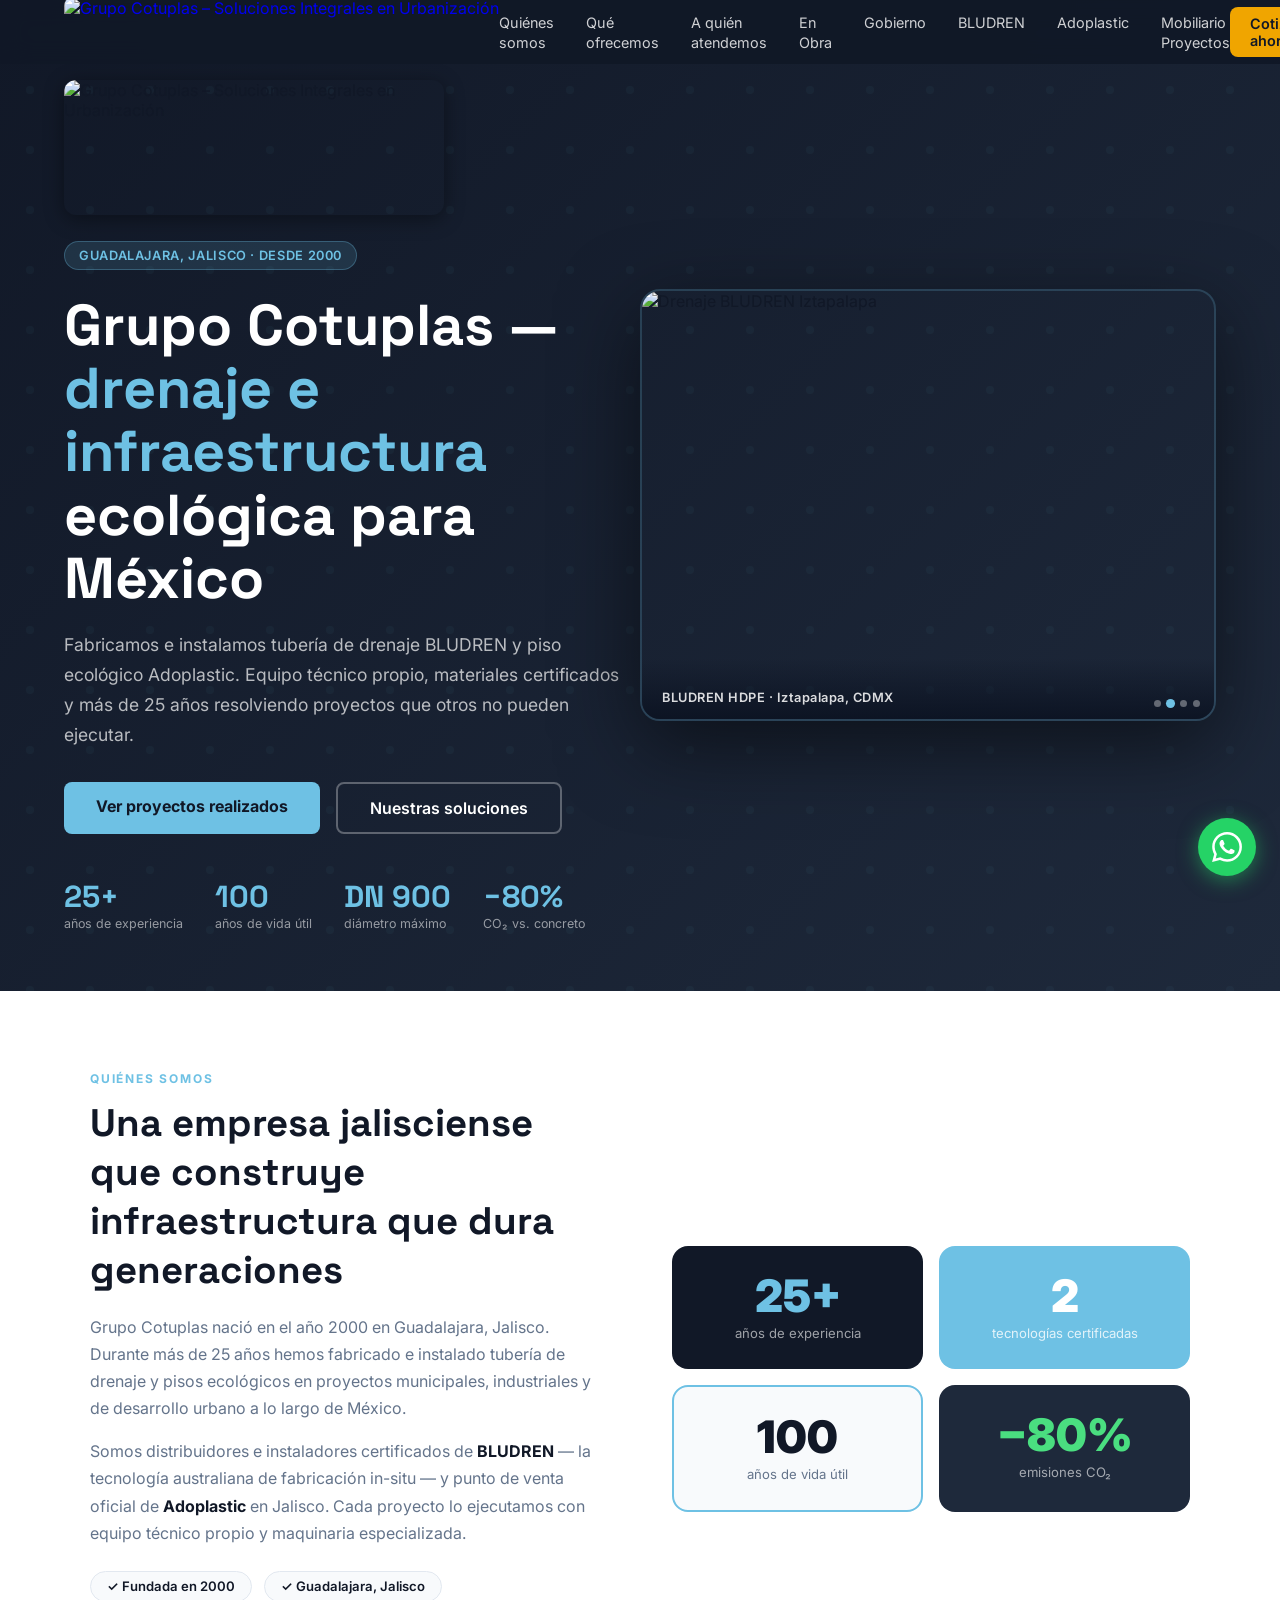
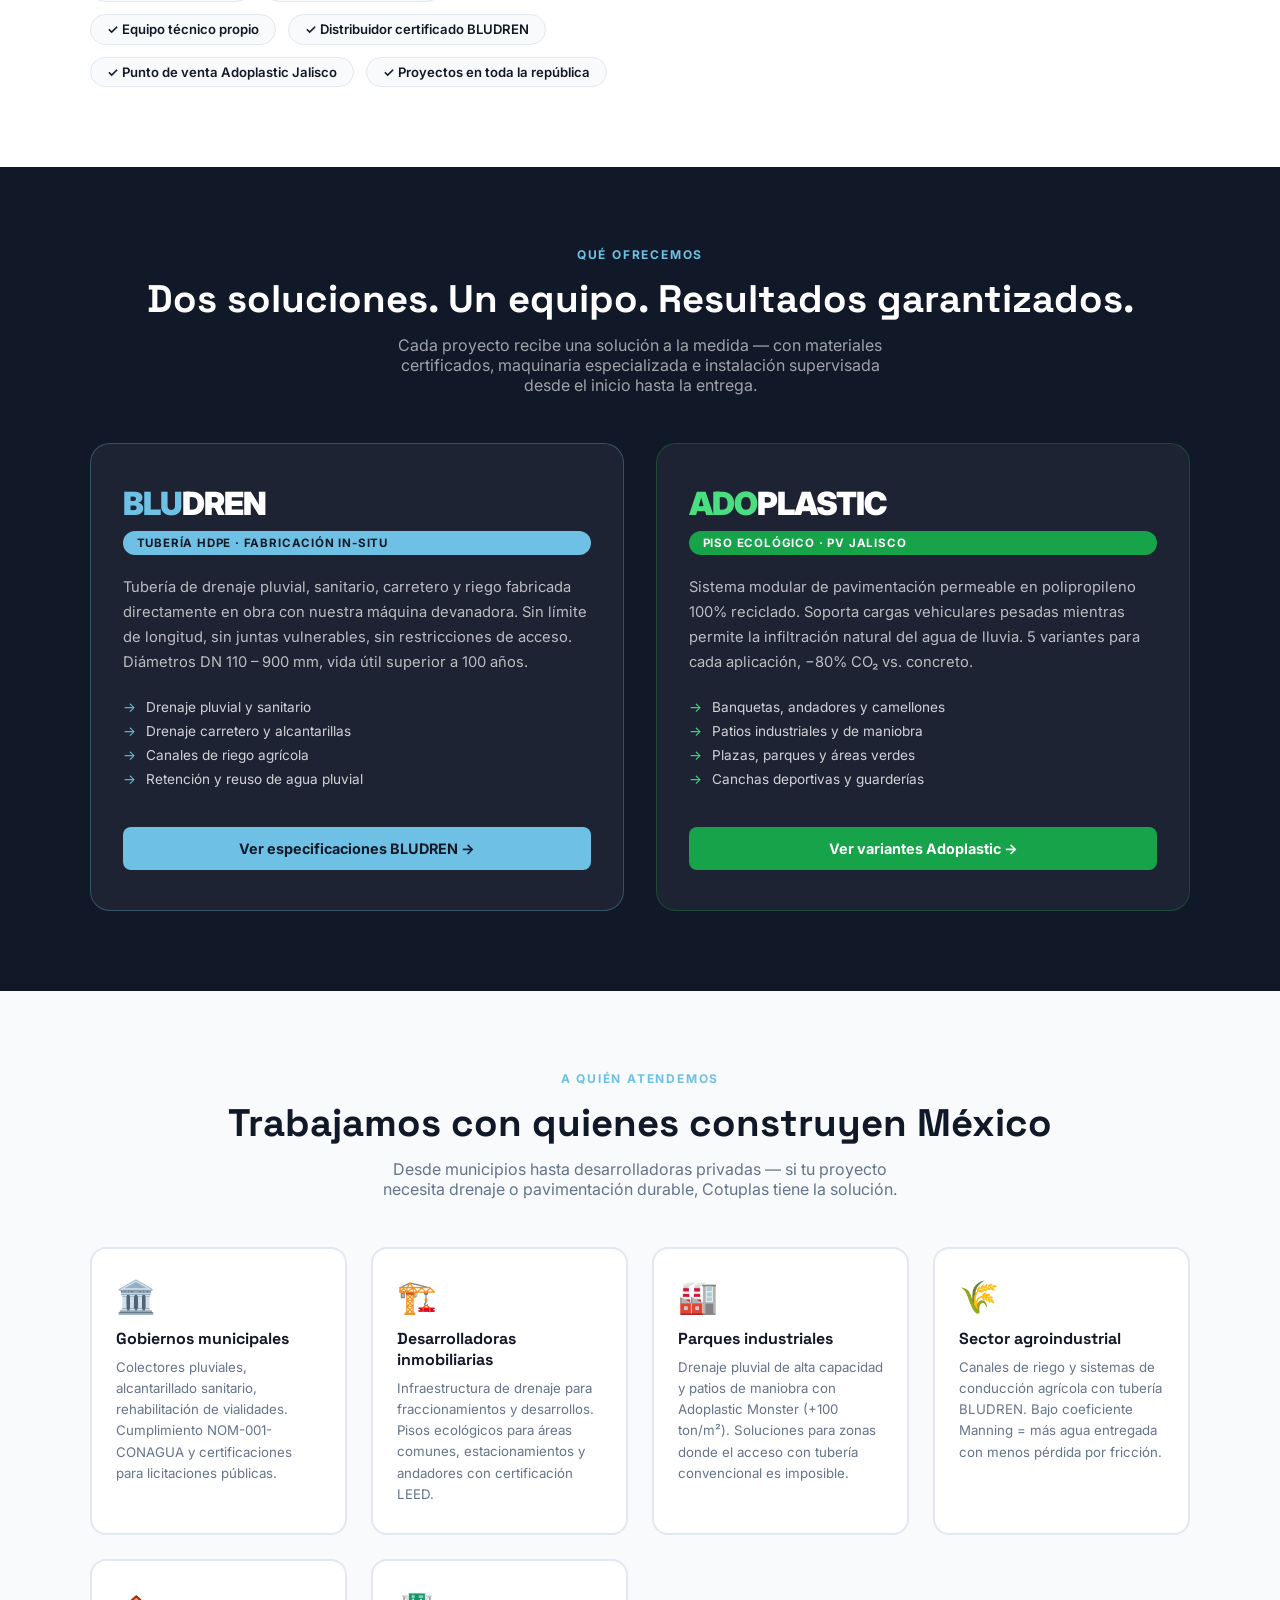
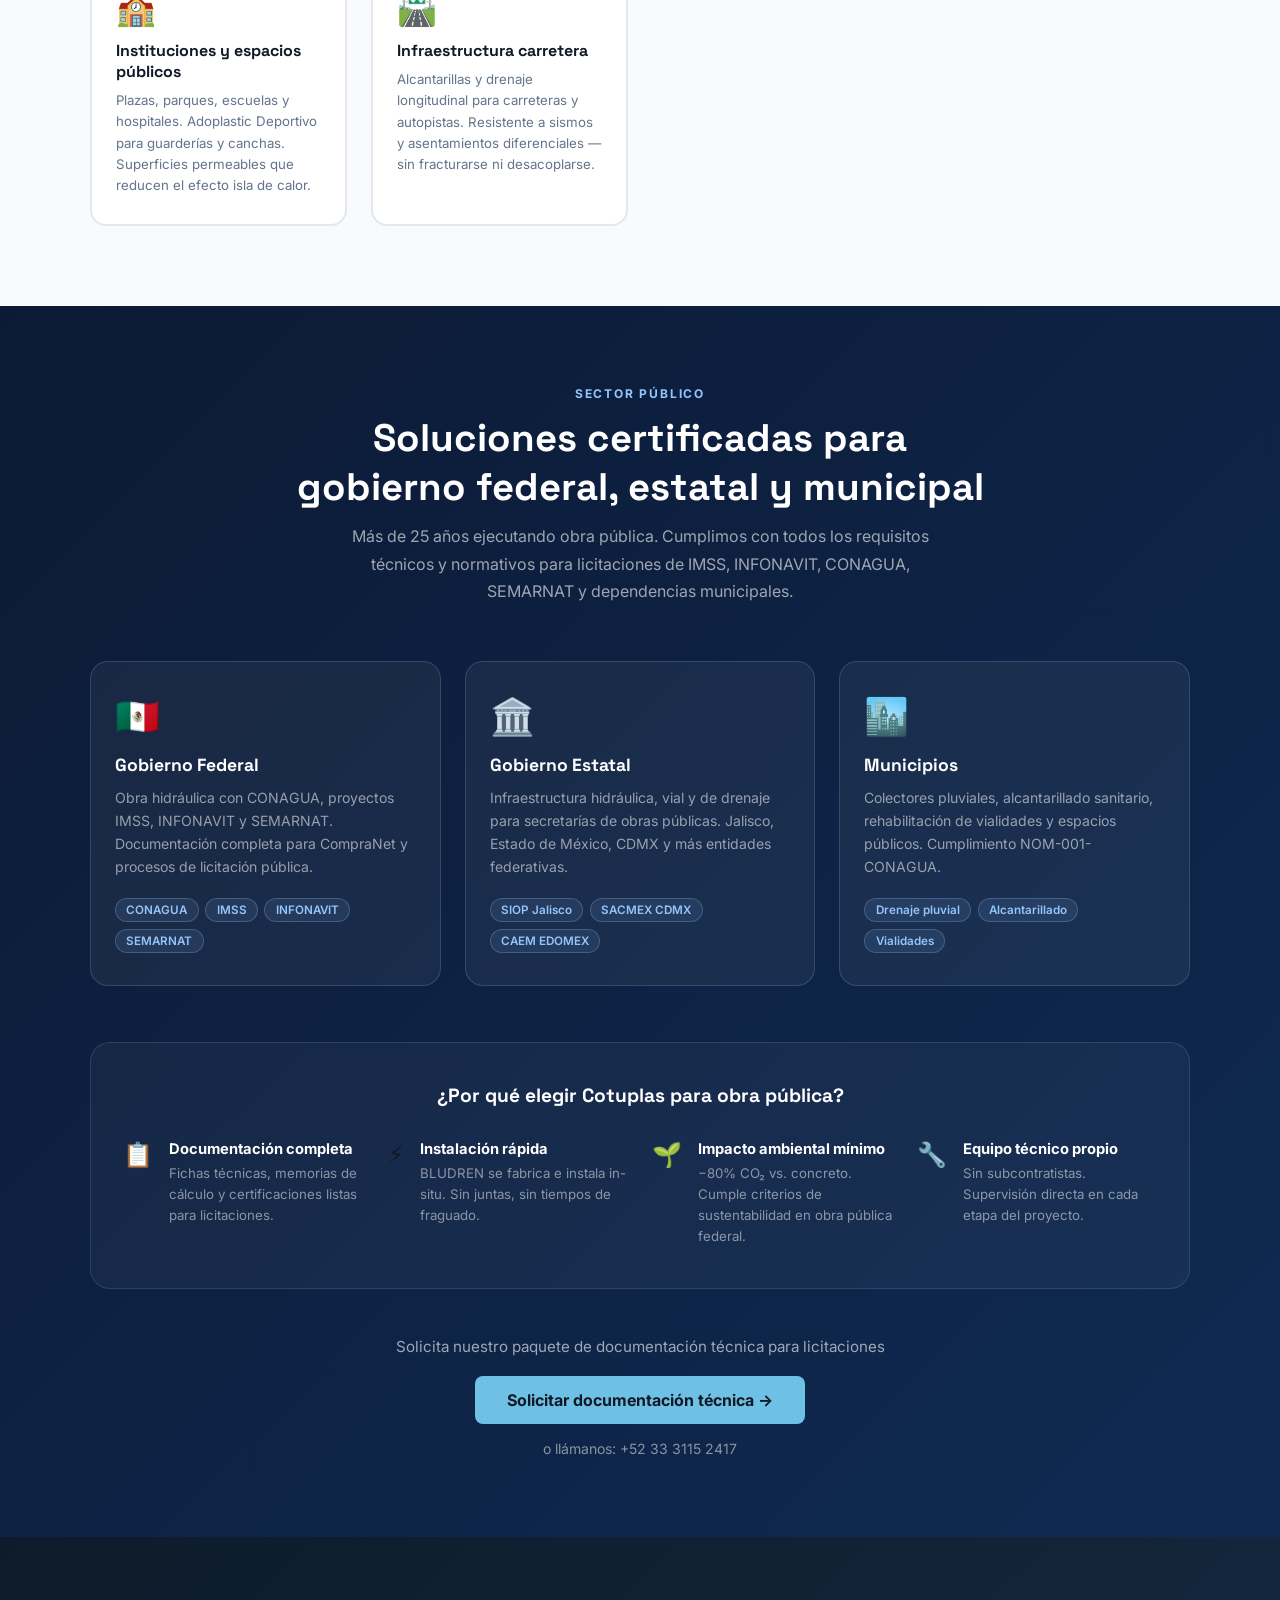
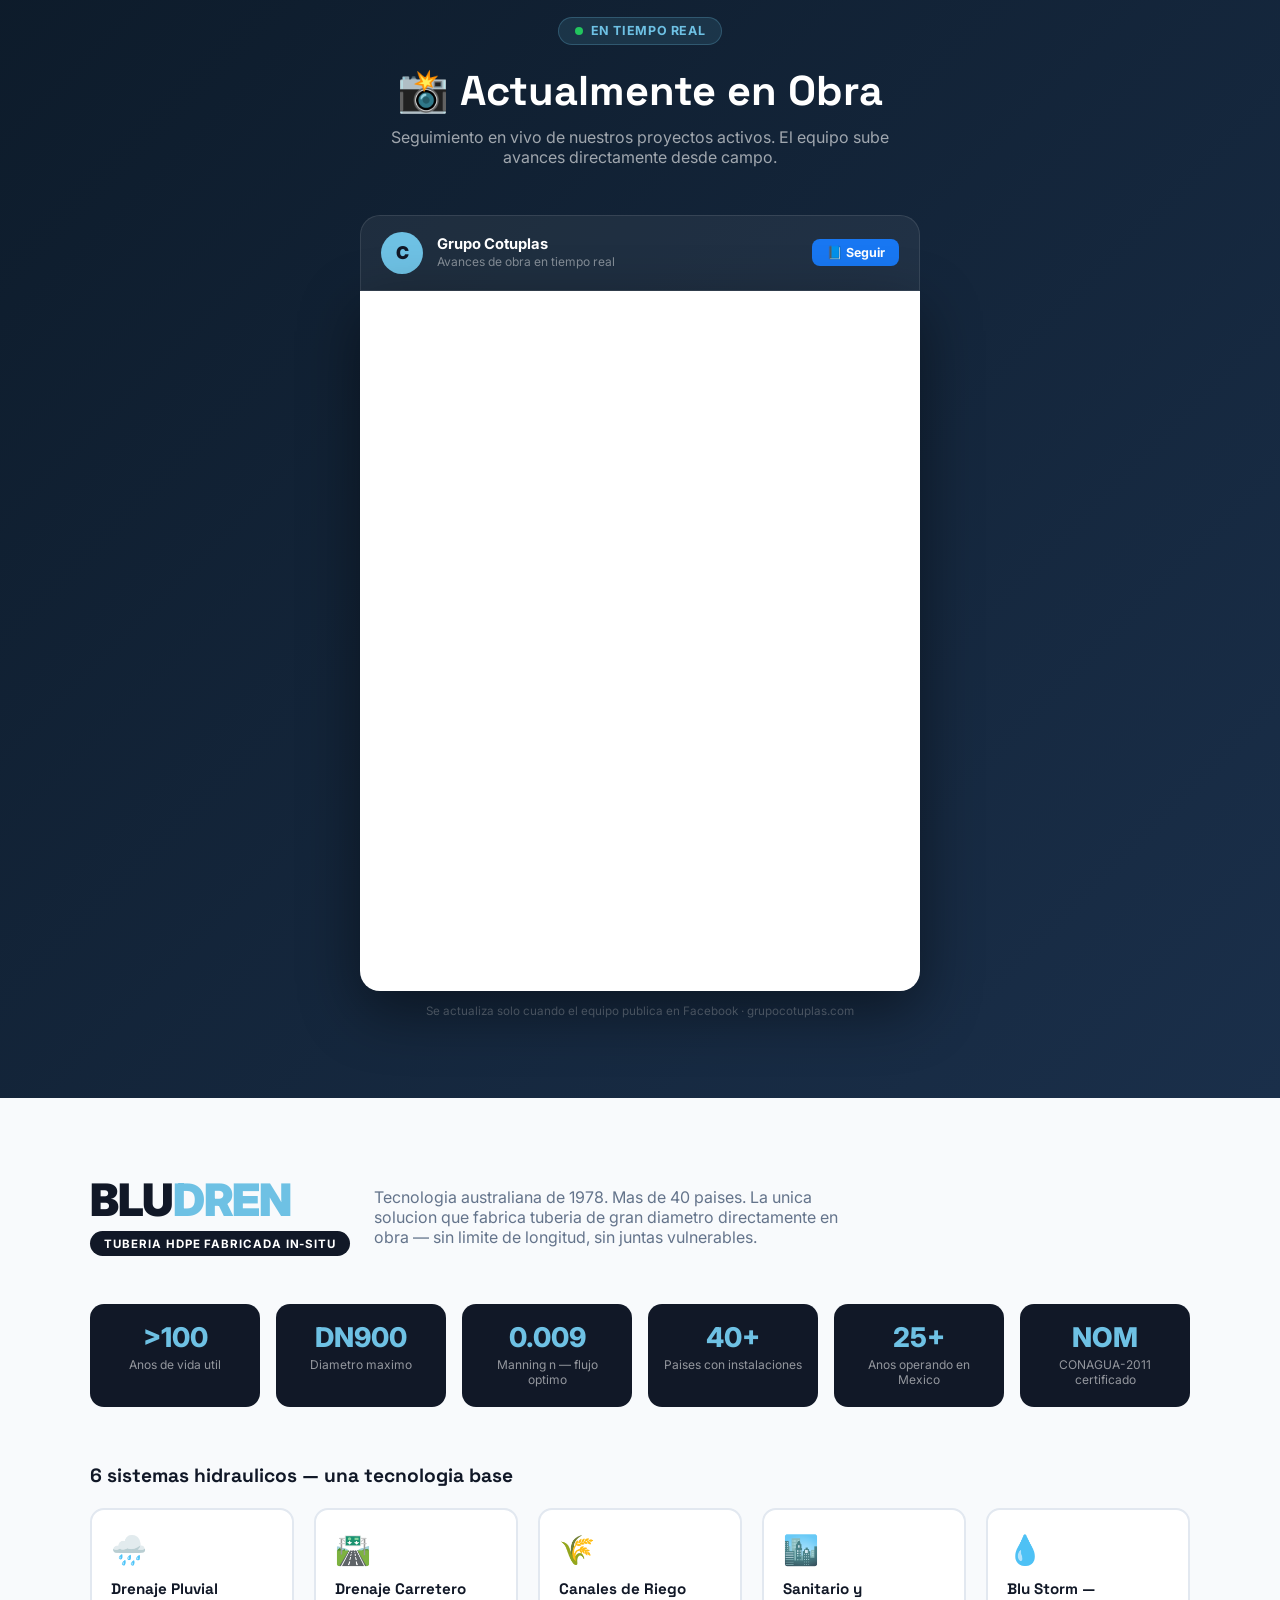
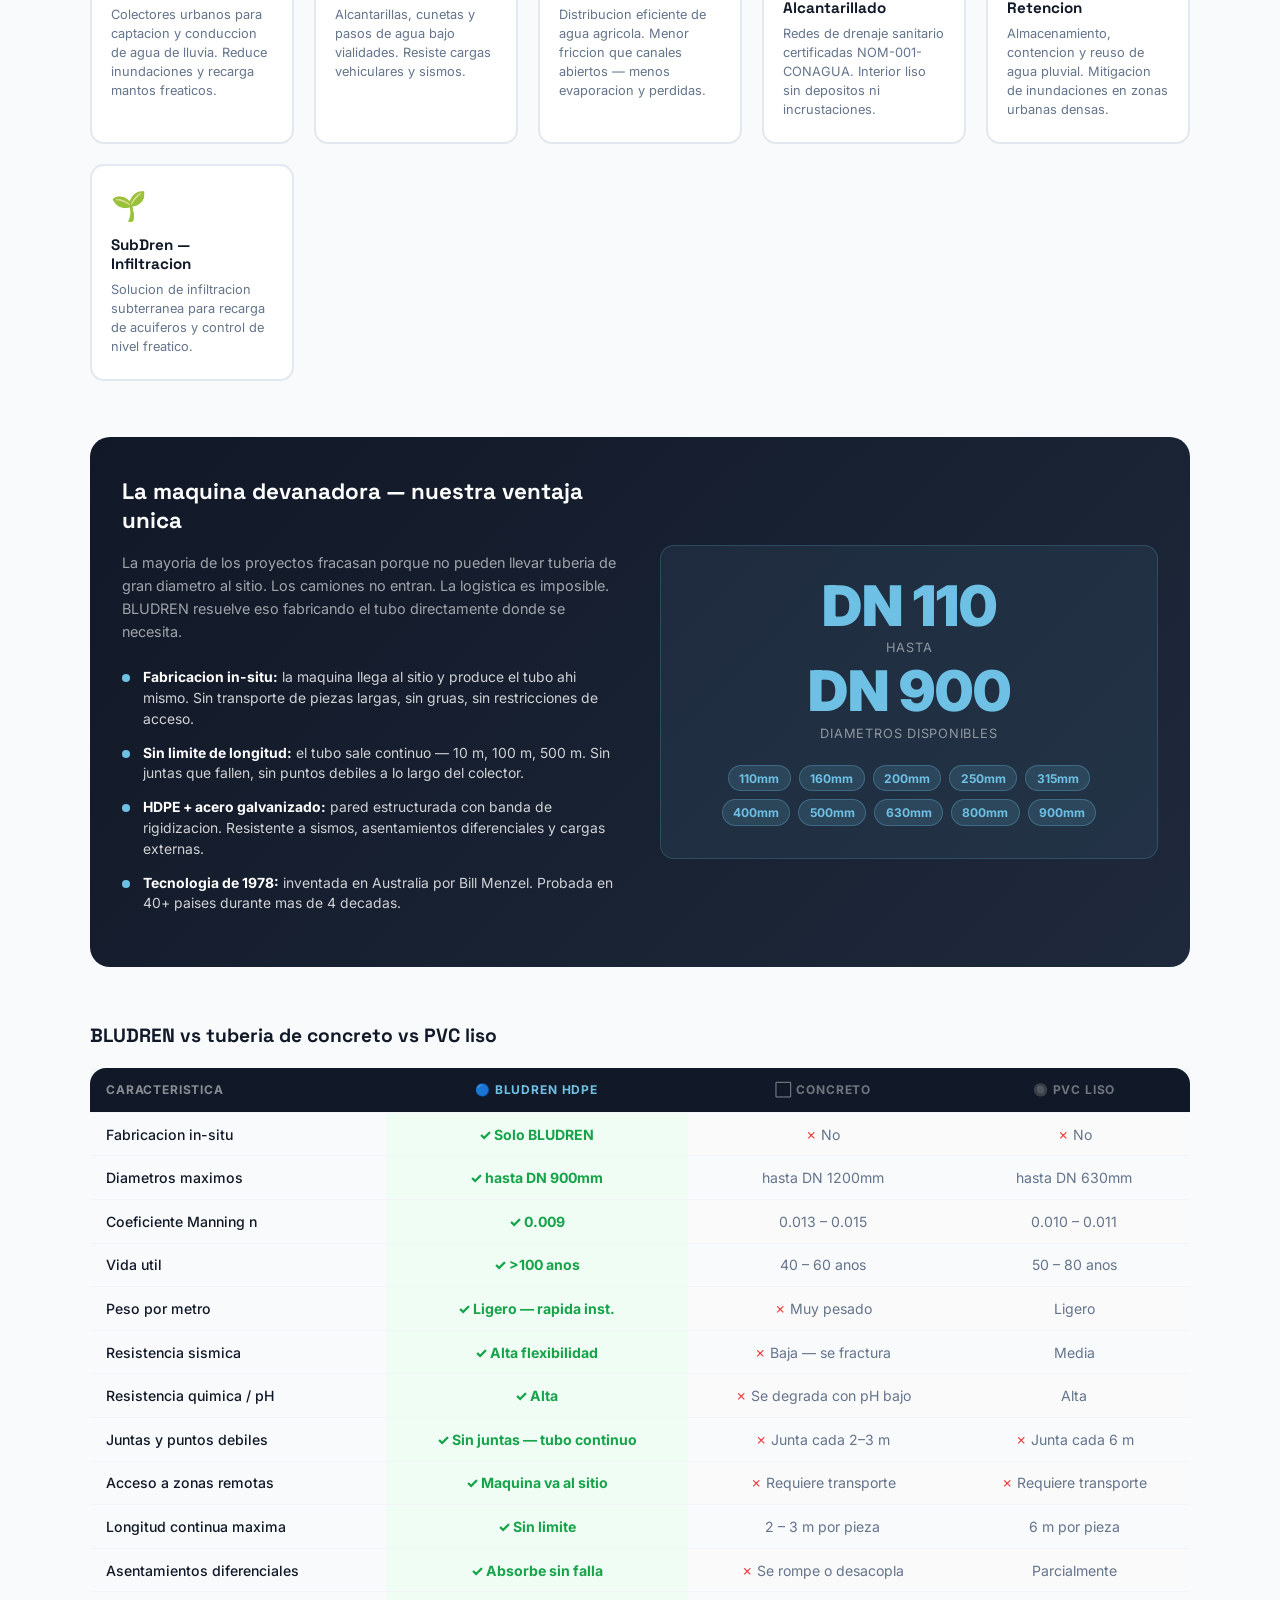
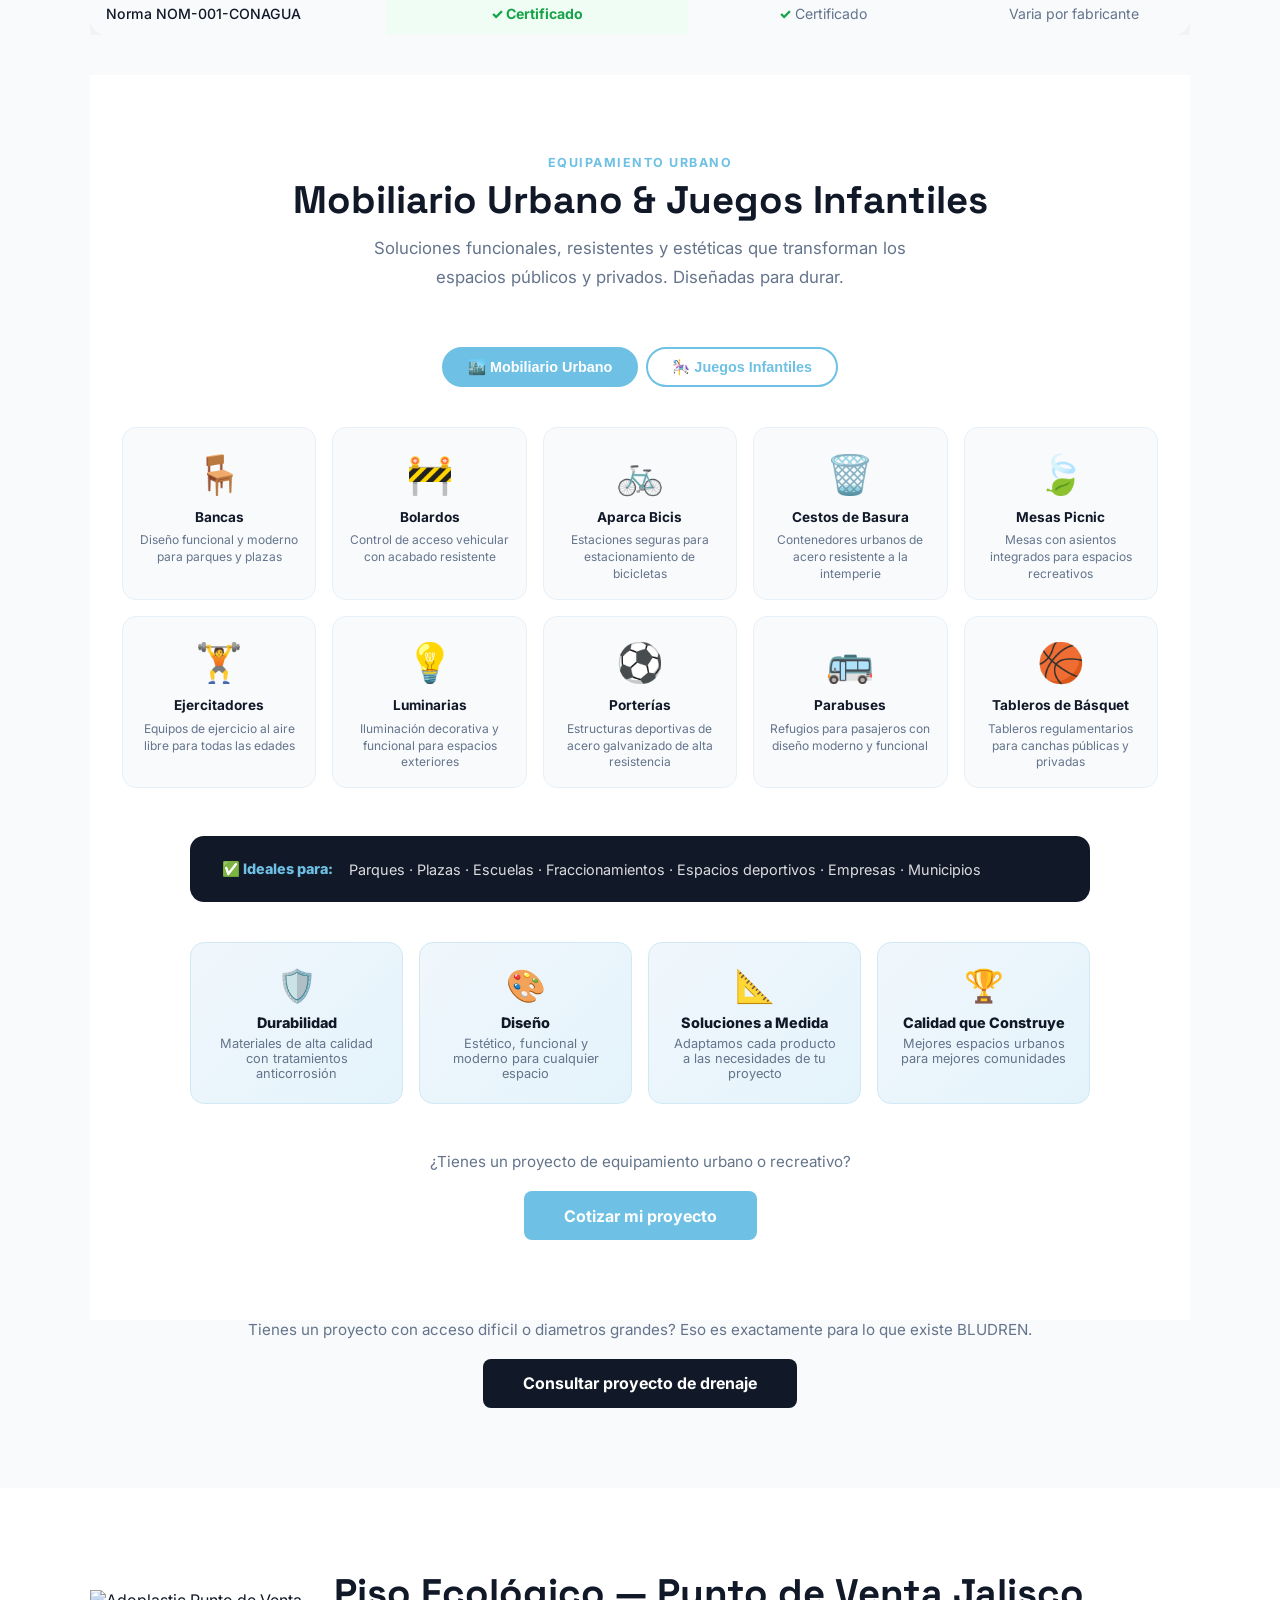
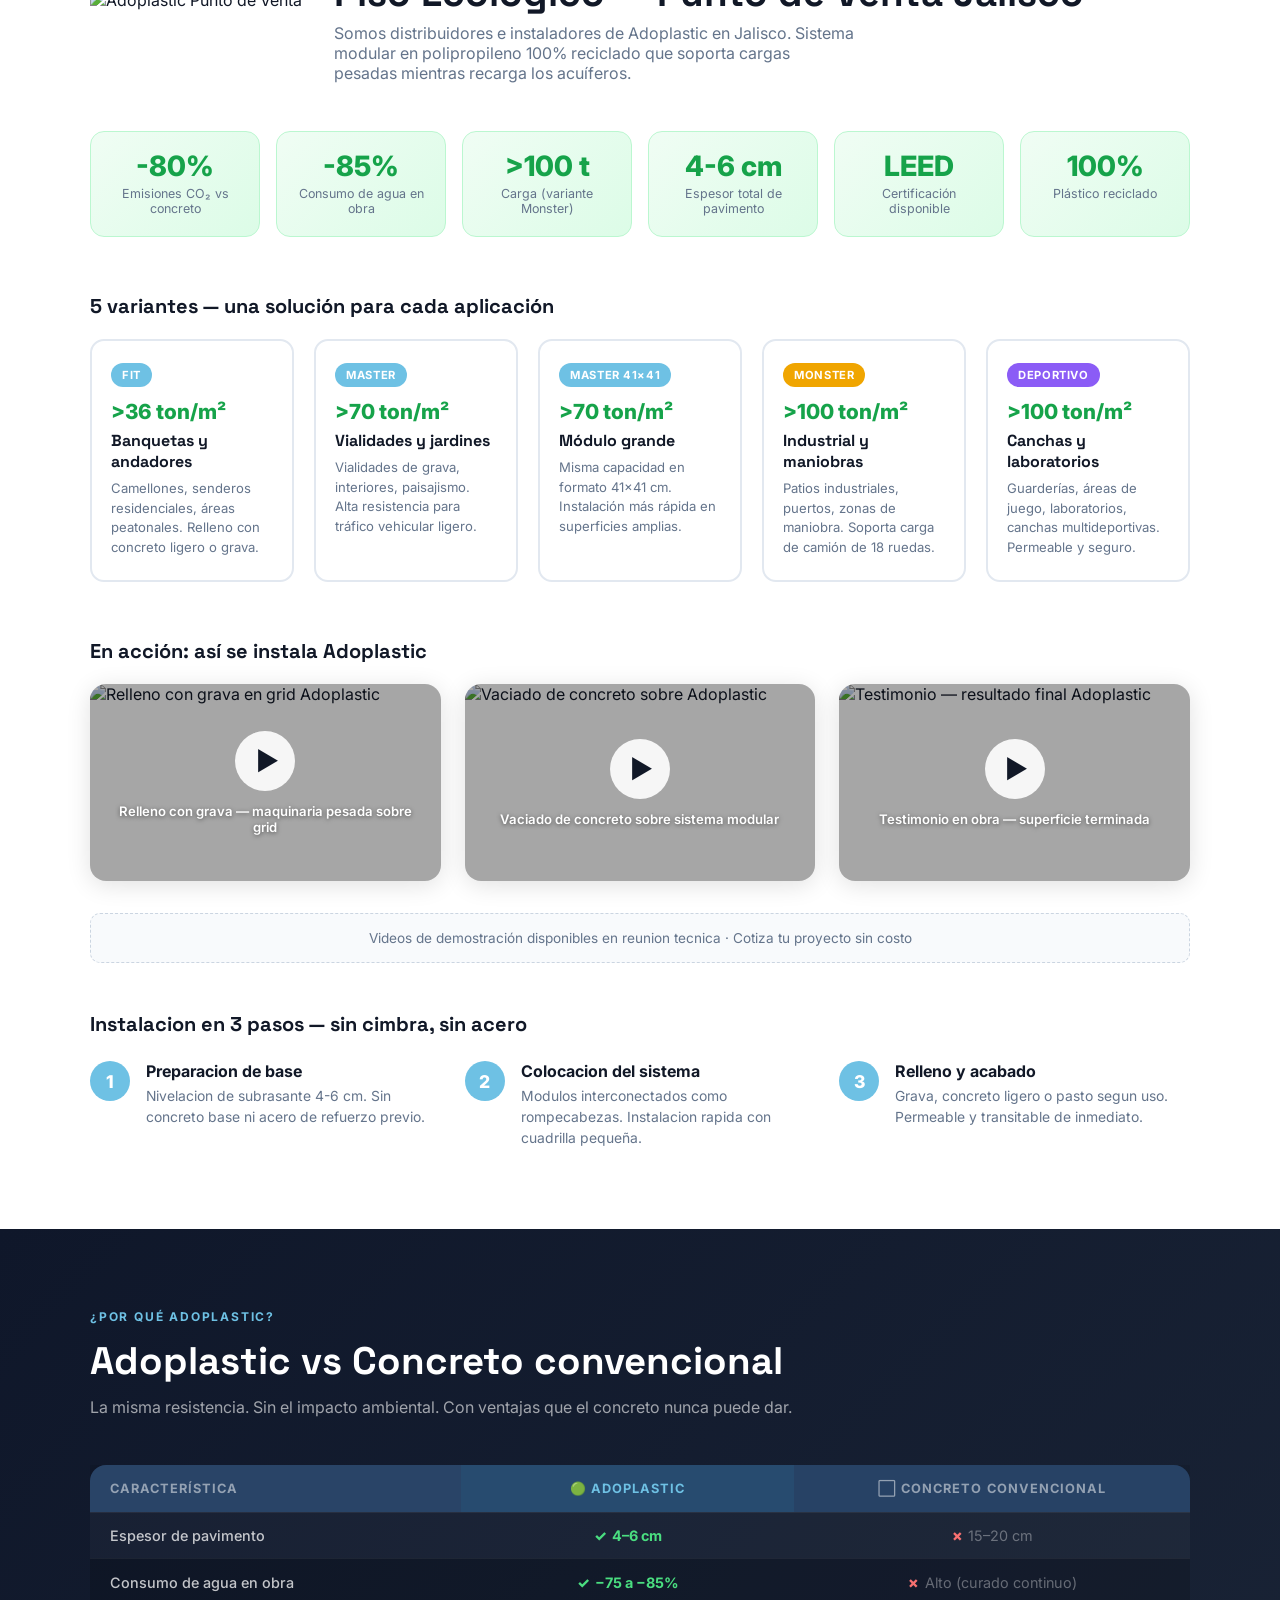
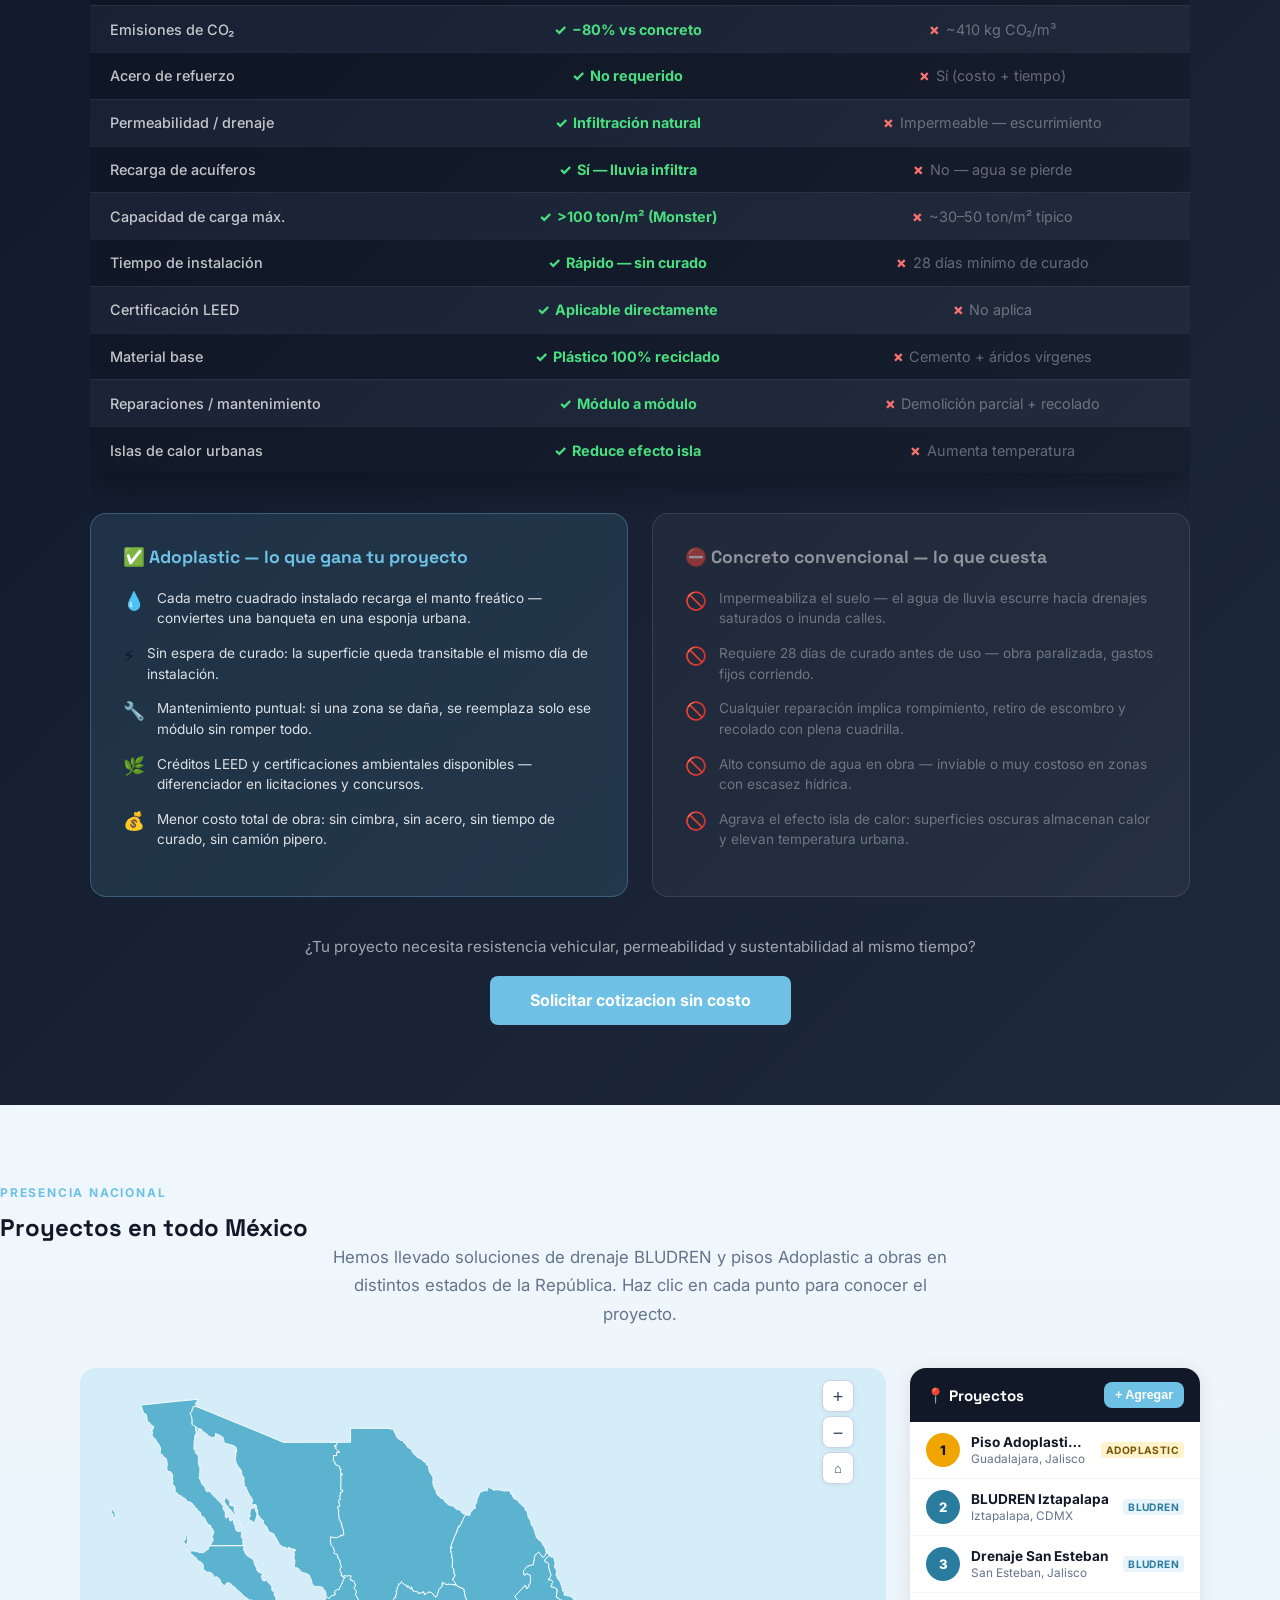
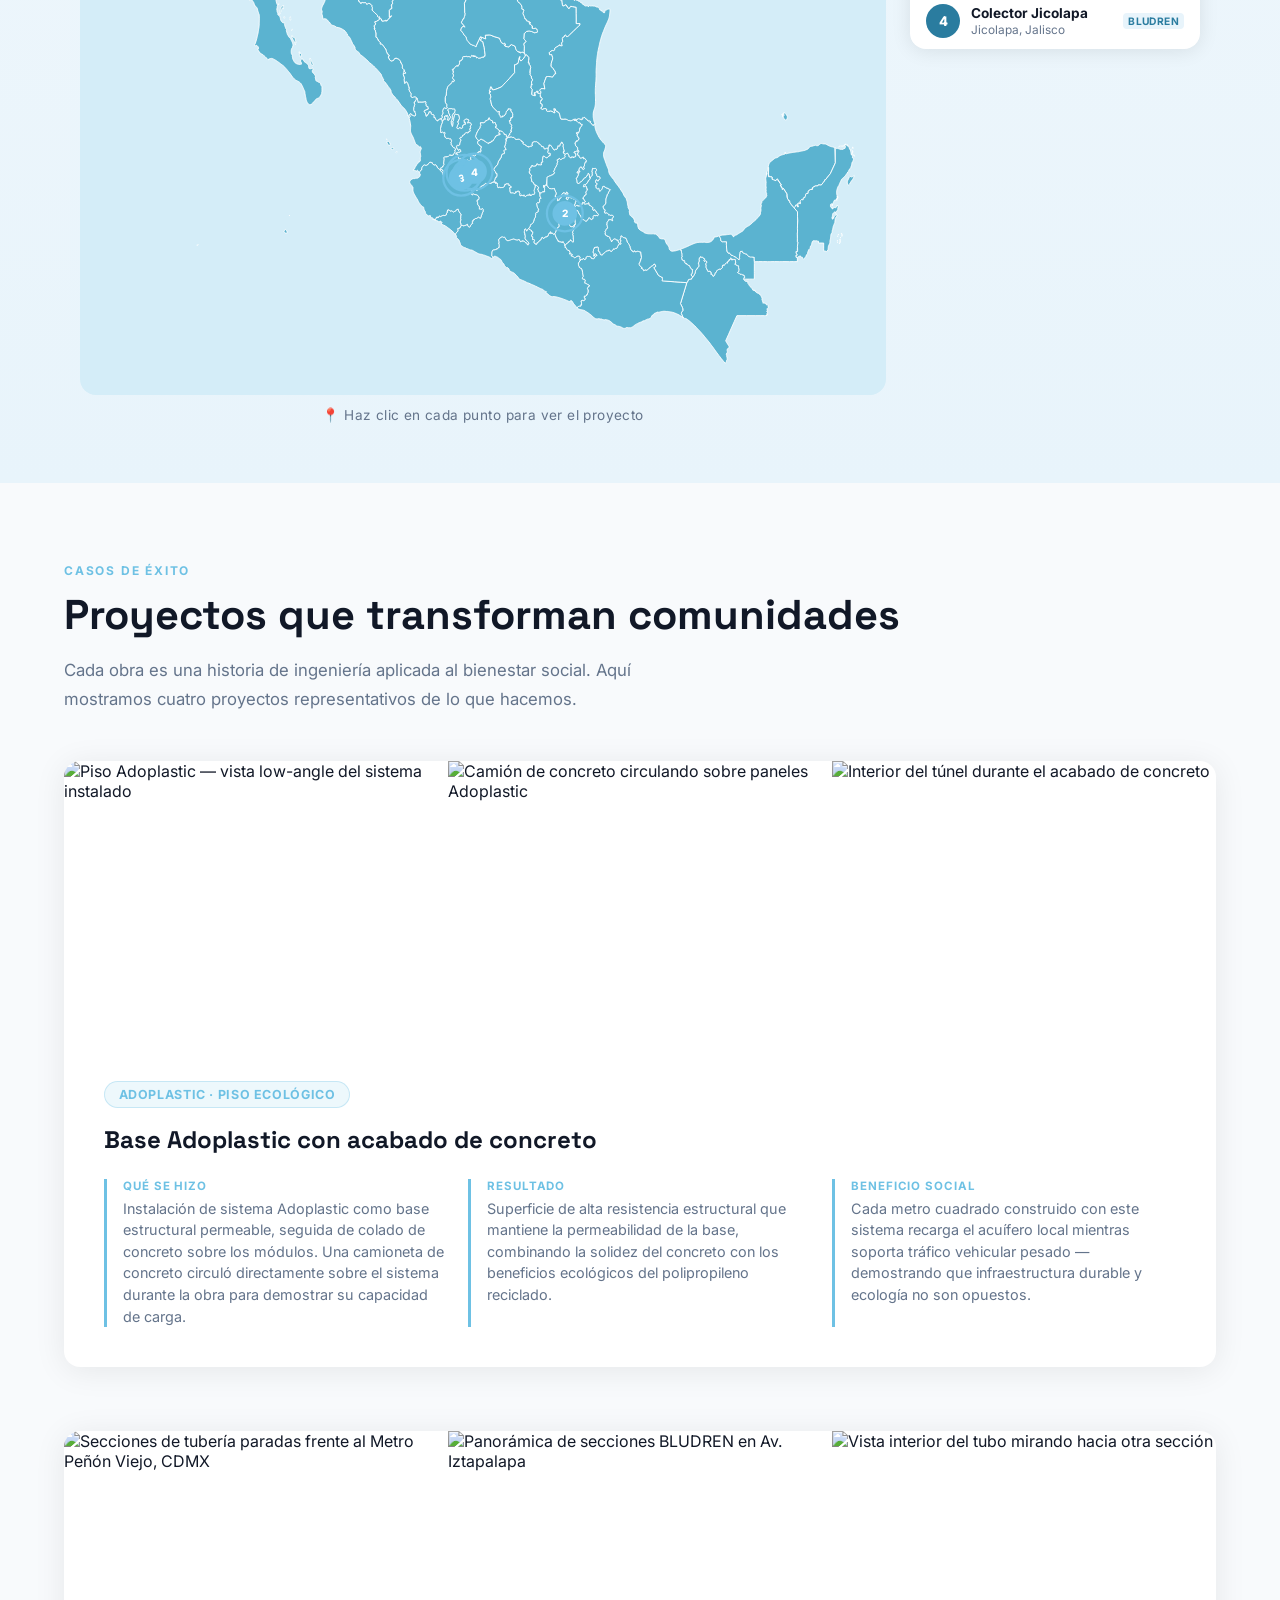
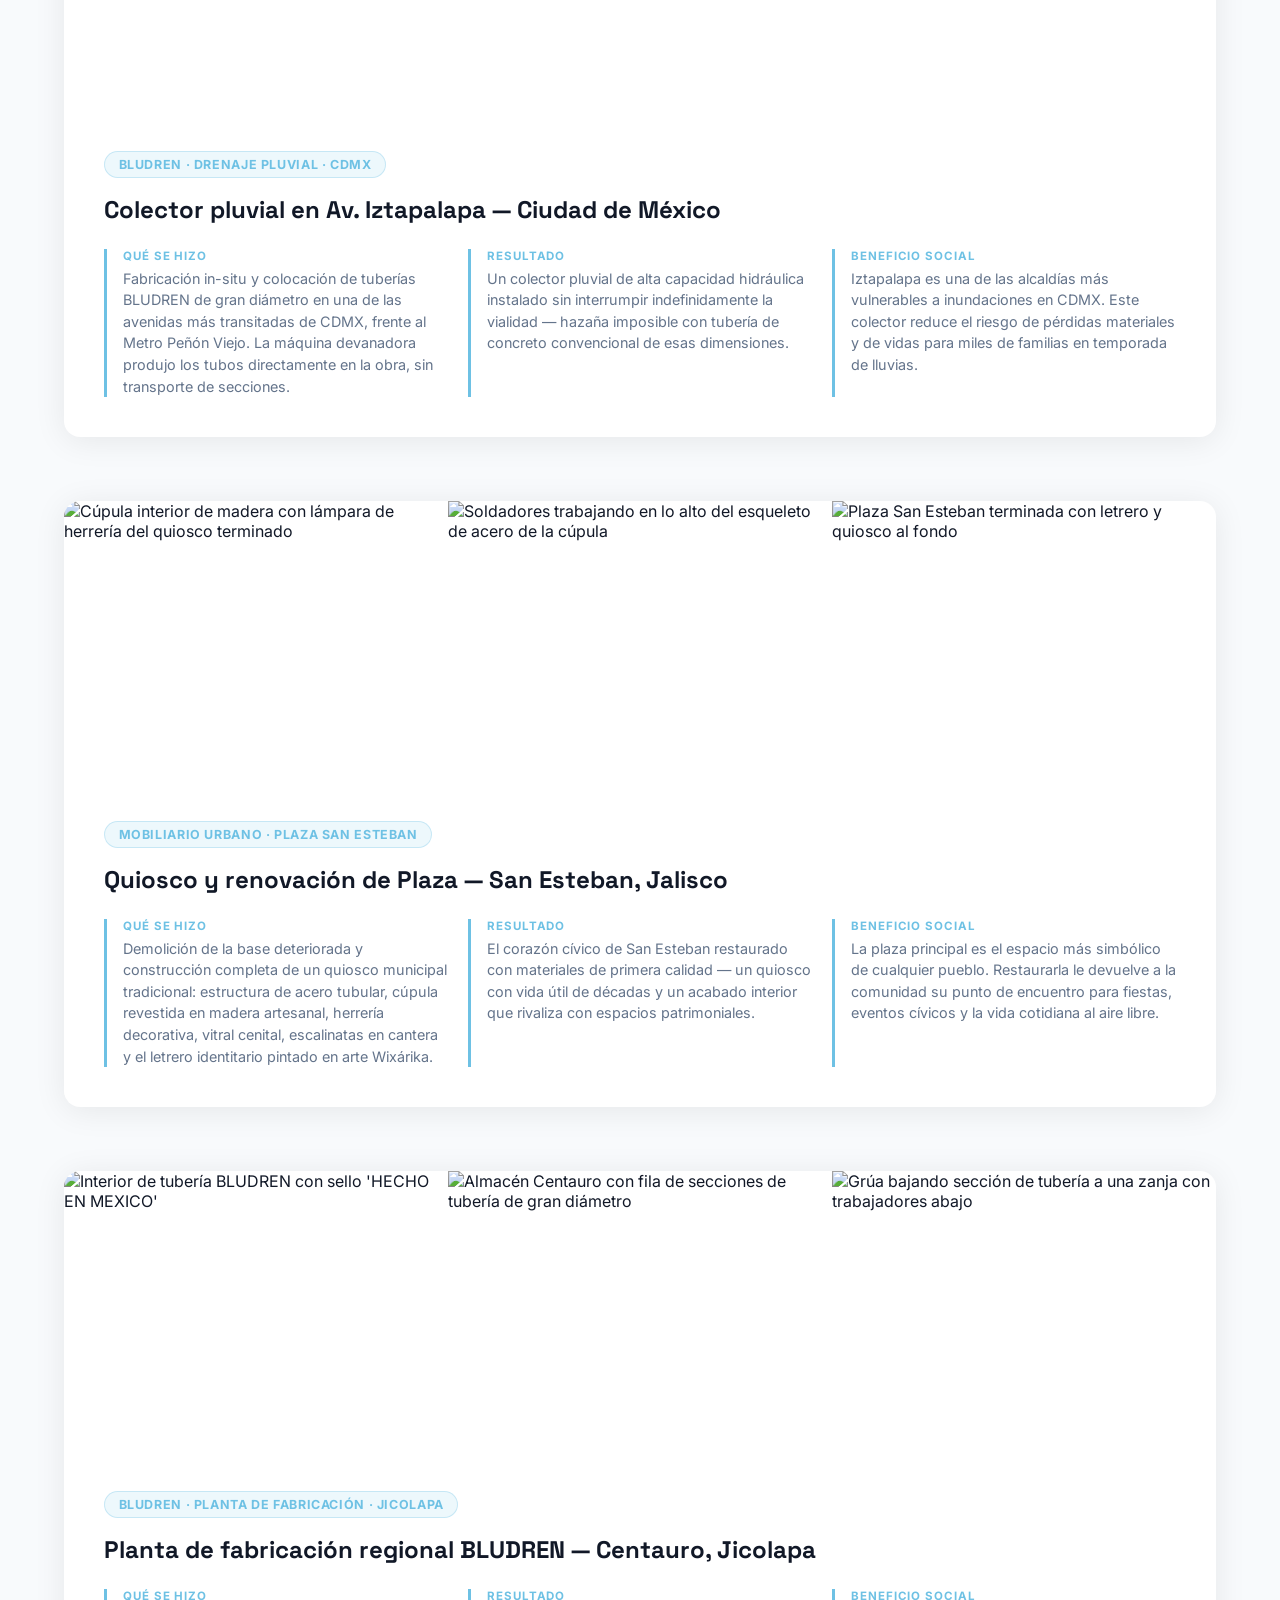
==== public_html/index.html @ 5f369242 "Add files via upload" ====
<!DOCTYPE html>
<html lang="es-MX">
<head>
<meta charset="UTF-8">
<link rel="icon" href="/favicon.svg" type="image/svg+xml">
<meta name="viewport" content="width=device-width, initial-scale=1.0, viewport-fit=cover">
<meta http-equiv="X-UA-Compatible" content="IE=edge">

<!-- ─── SEO ─── -->
<title>Grupo Cotuplas | Fabricante de Tubería HDPE BLUDREN y Piso Adoplastic en México</title>
<meta name="description" content="Fabricante e instalador de tubería BLUDREN HDPE para drenaje pluvial, sanitario y alcantarillado. Piso ecológico Adoplastic con plástico reciclado. 25+ años de experiencia. Guadalajara, Jalisco — atendemos todo México.">
<meta name="author" content="Grupo Cotuplas">
<meta name="robots" content="index, follow, max-image-preview:large, max-snippet:-1">
<link rel="canonical" href="https://grupocotuplas.com">

<!-- ─── Open Graph ─── -->
<meta property="og:type" content="website">
<meta property="og:site_name" content="Grupo Cotuplas">
<meta property="og:url" content="https://grupocotuplas.com">
<meta property="og:title" content="Grupo Cotuplas | BLUDREN HDPE & Adoplastic">
<meta property="og:description" content="Infraestructura plástica de alta calidad para México. Tubería BLUDREN HDPE y piso ecológico Adoplastic. Atendemos gobiernos, constructoras e industria.">
<meta property="og:image" content="https://grupocotuplas.com/og-image.jpg">
<meta property="og:image:width" content="1200">
<meta property="og:image:height" content="630">
<meta property="og:locale" content="es_MX">

<!-- ─── Twitter Card ─── -->
<meta name="twitter:card" content="summary_large_image">
<meta name="twitter:title" content="Grupo Cotuplas | BLUDREN & Adoplastic">
<meta name="twitter:description" content="Infraestructura plástica de alta calidad para México.">
<meta name="twitter:image" content="https://grupocotuplas.com/og-image.jpg">

<!-- ─── PWA / Móvil ─── -->
<meta name="theme-color" content="#111827">
<meta name="apple-mobile-web-app-capable" content="yes">
<meta name="apple-mobile-web-app-status-bar-style" content="black-translucent">
<meta name="apple-mobile-web-app-title" content="Cotuplas">
<meta name="mobile-web-app-capable" content="yes">
<meta name="application-name" content="Cotuplas">

<!-- ─── Schema.org @graph unificado ─── -->
<script type="application/ld+json">
{
  "@context": "https://schema.org",
  "@graph": [
    {
      "@type": ["Organization", "LocalBusiness"],
      "@id": "https://grupocotuplas.com/#organization",
      "name": "Grupo Corporativo Cotuplas",
      "alternateName": "Grupo Cotuplas",
      "legalName": "Grupo Corporativo Cotuplas",
      "description": "Fabricante e instalador de tubería BLUDREN HDPE para drenaje pluvial, sanitario y alcantarillado, y piso ecológico Adoplastic con plástico reciclado. 25+ años atendiendo gobiernos, constructoras e industria en México.",
      "url": "https://grupocotuplas.com",
      "logo": {
        "@type": "ImageObject",
        "url": "https://grupocotuplas.com/img/img_00_1d3a3fff.jpg",
        "width": 200,
        "height": 60
      },
      "image": "https://grupocotuplas.com/img/img_01_1d3a3fff.jpg",
      "telephone": "+523331152417",
      "email": "contacto@grupocotuplas.com",
      "foundingDate": "2000",
      "address": {
        "@type": "PostalAddress",
        "addressLocality": "Guadalajara",
        "addressRegion": "Jalisco",
        "postalCode": "44100",
        "addressCountry": "MX"
      },
      "geo": {
        "@type": "GeoCoordinates",
        "latitude": 20.6597,
        "longitude": -103.3479
      },
      "areaServed": [
        {"@type": "State", "name": "Jalisco", "sameAs": "https://www.wikidata.org/wiki/Q13160"},
        {"@type": "State", "name": "Estado de México", "sameAs": "https://www.wikidata.org/wiki/Q655"},
        {"@type": "City", "name": "Ciudad de México", "sameAs": "https://www.wikidata.org/wiki/Q1489"},
        {"@type": "Country", "name": "México", "sameAs": "https://www.wikidata.org/wiki/Q96"}
      ],
      "hasOfferCatalog": {
        "@type": "OfferCatalog",
        "name": "Productos de infraestructura plástica",
        "itemListElement": [
          {"@type": "Offer", "itemOffered": {"@type": "Product", "name": "Tubería BLUDREN HDPE", "description": "Tubería de polietileno de alta densidad para drenaje pluvial y sanitario"}},
          {"@type": "Offer", "itemOffered": {"@type": "Product", "name": "Piso Ecológico Adoplastic", "description": "Piso modular de plástico reciclado para vialidades y áreas peatonales"}}
        ]
      },
      "sameAs": [
        "https://www.facebook.com/grupocotuplas"
      ]
    },
    {
      "@type": "WebSite",
      "@id": "https://grupocotuplas.com/#website",
      "url": "https://grupocotuplas.com",
      "name": "Grupo Cotuplas",
      "description": "Tubería BLUDREN HDPE y piso ecológico Adoplastic para drenaje e infraestructura en México.",
      "inLanguage": "es-MX",
      "publisher": {"@id": "https://grupocotuplas.com/#organization"},
      "dateModified": "2026-09-21"
    }
  ]
}
</script>

<!-- ─── Google Fonts ─── -->


<style>
  :root {
    --brand:#6ec1e4; --dark:#111827; --slate:#1e293b;
    --gold:#f0a500; --bg:#f8fafc; --muted:#64748b;
    --radius:12px;
  }
  *, *::before, *::after { box-sizing:border-box; margin:0; padding:0; }
  html { scroll-behavior:smooth; }
  body {
    font-family:'Inter',system-ui,sans-serif;
    background:var(--bg); color:var(--dark);
    overflow-x:hidden;
  }
  h1,h2,h3,h4 { font-family:'Space Grotesk',sans-serif; }

  /* NAV */
  nav {
    position:fixed; top:0; left:0; right:0; z-index:100;
    background:rgba(17,24,39,.92); backdrop-filter:blur(12px);
    display:flex; align-items:center; justify-content:space-between;
    padding:0 5vw; height:64px;
  }
  .nav-logo {
    display:flex; align-items:center; text-decoration:none; flex-shrink:0;
  }
  .nav-logo img { height:68px; width:auto; display:block; border-radius:8px; }
  .nav-links { display:flex; gap:2rem; list-style:none; }
  .nav-links a { color:rgba(255,255,255,.8); text-decoration:none; font-size:.9rem; transition:color .2s; }
  .nav-links a:hover { color:var(--brand); }
  .nav-cta {
    background:var(--gold); color:var(--dark); padding:.5rem 1.25rem;
    border-radius:8px; font-weight:600; font-size:.9rem;
    text-decoration:none; transition:opacity .2s;
  }
  .nav-cta:hover { opacity:.85; }
  
  /* HAMBURGER MENU */
  .hamburger {
    display: none;
    flex-direction: column;
    gap: 5px;
    cursor: pointer;
    padding: 8px;
    background: none;
    border: none;
    z-index: 110;
  }
  .hamburger span {
    display: block; width: 24px; height: 2px;
    background: #fff; border-radius: 2px;
    transition: transform .25s, opacity .25s;
  }
  .hamburger.open span:nth-child(1) { transform: translateY(7px) rotate(45deg); }
  .hamburger.open span:nth-child(2) { opacity: 0; }
  .hamburger.open span:nth-child(3) { transform: translateY(-7px) rotate(-45deg); }
  @media(max-width:768px){
    .hamburger { display: flex; }
    .nav-links {
      display: flex !important;
      flex-direction: column;
      position: fixed;
      top: 64px; left: 0; right: 0;
      background: rgba(17,24,39,.98);
      padding: 1.5rem 5vw 2rem;
      gap: 0;
      transform: translateY(-110%);
      transition: transform .3s ease;
      z-index: 99;
    }
    .nav-links.open { transform: translateY(0); }
    .nav-links li { border-bottom: 1px solid rgba(255,255,255,.08); }
    .nav-links a { display: block; padding: .9rem 0; font-size: 1.05rem; }
    .nav-cta { display: none; }
  }


  /* HERO */
  .hero {
    min-height:100vh; display:flex; align-items:center;
    background:linear-gradient(135deg,var(--dark) 0%,var(--slate) 100%);
    padding:80px 5vw 60px;
    position:relative; overflow:hidden;
  }
  .hero::before {
    content:''; position:absolute; inset:0;
    background:url("data:image/svg+xml,%3Csvg width='60' height='60' viewBox='0 0 60 60' xmlns='http://www.w3.org/2000/svg'%3E%3Cg fill='none' fill-rule='evenodd'%3E%3Cg fill='%236ec1e4' fill-opacity='0.04'%3E%3Ccircle cx='30' cy='30' r='4'/%3E%3C/g%3E%3C/g%3E%3C/svg%3E");
    pointer-events:none;
  }
  .hero-content { position:relative; max-width:700px; }
  .hero-badge {
    display:inline-flex; align-items:center; gap:.5rem;
    background:rgba(110,193,228,.15); border:1px solid rgba(110,193,228,.3);
    color:var(--brand); padding:.375rem .875rem; border-radius:100px;
    font-size:.8rem; font-weight:600; margin-bottom:1.5rem; letter-spacing:.05em;
    text-transform:uppercase;
  }
  .hero h1 {
    font-size:clamp(2.4rem,5vw,3.6rem); font-weight:800;
    color:#fff; line-height:1.1; margin-bottom:1.25rem;
  }
  .hero h1 span { color:var(--brand); }
  .hero p {
    color:rgba(255,255,255,.7); font-size:1.1rem; line-height:1.7;
    margin-bottom:2rem; max-width:560px;
  }
  .hero-btns { display:flex; gap:1rem; flex-wrap:wrap; }
  .btn-primary {
    background:var(--brand); color:var(--dark); padding:.875rem 2rem;
    border-radius:8px; font-weight:700; text-decoration:none;
    font-size:1rem; transition:transform .2s, box-shadow .2s;
    display:inline-block;
  }
  .btn-primary:hover { transform:translateY(-2px); box-shadow:0 8px 24px rgba(110,193,228,.4); }
  .btn-outline {
    border:2px solid rgba(255,255,255,.3); color:#fff;
    padding:.875rem 2rem; border-radius:8px; font-weight:600;
    text-decoration:none; font-size:1rem; transition:border-color .2s;
    display:inline-block;
  }
  .btn-outline:hover { border-color:var(--brand); }
  .hero-stats {
    display:flex; gap:2.5rem; margin-top:3rem; flex-wrap:wrap;
  }
  .stat { text-align:left; }
  .stat-num {
    font-family:'Space Grotesk',sans-serif; font-size:2rem;
    font-weight:800; color:var(--brand);
  }
  .stat-label { color:rgba(255,255,255,.6); font-size:.85rem; margin-top:.2rem; }

  /* SECTIONS */
  section { padding:80px 5vw; }
  .section-label {
    font-size:.75rem; font-weight:700; letter-spacing:.15em;
    text-transform:uppercase; color:var(--brand); margin-bottom:.75rem;
  }
  .section-title {
    font-size:clamp(1.8rem,3.5vw,2.6rem); font-weight:800;
    color:var(--dark); line-height:1.2; margin-bottom:1rem;
  }
  .section-sub {
    color:var(--muted); font-size:1.05rem; line-height:1.7;
    max-width:600px; margin-bottom:3rem;
  }

  /* PROBLEMAS */
  .problema-grid {
    display:grid; grid-template-columns:repeat(auto-fit,minmax(260px,1fr));
    gap:1.5rem; margin-top:3rem;
  }
  .problema-card {
    background:#fff; border-radius:var(--radius); padding:2rem;
    border-left:4px solid var(--brand);
    box-shadow:0 2px 16px rgba(0,0,0,.06);
  }
  .problema-icon { font-size:2rem; margin-bottom:1rem; }
  .problema-card h3 { font-size:1.1rem; font-weight:700; margin-bottom:.5rem; }
  .problema-card p { color:var(--muted); font-size:.95rem; line-height:1.6; }

  /* PRODUCTOS */
  .productos-bg { background:var(--dark); }
  .productos-bg .section-title { color:#fff; }
  .productos-bg .section-sub { color:rgba(255,255,255,.6); }
  .productos-bg .section-label { color:var(--brand); }
  .prod-grid {
    display:grid; grid-template-columns:repeat(auto-fit,minmax(320px,1fr));
    gap:2rem; margin-top:2rem;
  }
  .prod-card {
    background:rgba(255,255,255,.05); border:1px solid rgba(255,255,255,.1);
    border-radius:var(--radius); padding:2rem; transition:border-color .3s;
  }
  .prod-card:hover { border-color:var(--brand); }
  .prod-icon {
    width:56px; height:56px; border-radius:12px;
    background:rgba(110,193,228,.15); display:flex;
    align-items:center; justify-content:center;
    font-size:1.75rem; margin-bottom:1.25rem;
  }
  .prod-card h3 { color:#fff; font-size:1.25rem; font-weight:700; margin-bottom:.5rem; }
  .prod-card p { color:rgba(255,255,255,.6); font-size:.95rem; line-height:1.6; margin-bottom:1.25rem; }
  .prod-specs { list-style:none; display:flex; flex-direction:column; gap:.4rem; }
  .prod-specs li {
    color:rgba(255,255,255,.75); font-size:.85rem;
    display:flex; align-items:center; gap:.5rem;
  }
  .prod-specs li::before { content:'→'; color:var(--brand); font-weight:700; flex-shrink:0; }
  .prod-tag {
    display:inline-block; margin-top:1.25rem;
    background:rgba(240,165,0,.15); color:var(--gold);
    border:1px solid rgba(240,165,0,.3); padding:.3rem .75rem;
    border-radius:100px; font-size:.78rem; font-weight:600;
  }

  /* PROYECTOS */
  .proyecto-card {
    background:#fff; border-radius:16px;
    box-shadow:0 4px 32px rgba(0,0,0,.08);
    overflow:hidden; margin-bottom:4rem;
  }
  .proyecto-card:last-child { margin-bottom:0; }
  .proyecto-photos {
    display:grid; grid-template-columns:repeat(3,1fr);
    gap:0;
  }
  .proyecto-photos img {
    width:100%; aspect-ratio:4/3; object-fit:cover; display:block;
    transition:transform .4s;
  }
  .proyecto-photos img:hover { transform:scale(1.03); }
  .proyecto-photos { overflow:hidden; }
  .proyecto-body { padding:2rem 2.5rem 2.5rem; }
  .proyecto-tag {
    display:inline-block; margin-bottom:1rem;
    background:rgba(110,193,228,.12); color:var(--brand);
    border:1px solid rgba(110,193,228,.3); padding:.3rem .85rem;
    border-radius:100px; font-size:.78rem; font-weight:700;
    letter-spacing:.05em; text-transform:uppercase;
  }
  .proyecto-body h3 {
    font-size:1.5rem; font-weight:800; margin-bottom:.75rem; color:var(--dark);
  }
  .proyecto-resumen {
    display:grid; grid-template-columns:repeat(auto-fit,minmax(200px,1fr));
    gap:1.25rem; margin-top:1.5rem;
  }
  .resumen-item { border-left:3px solid var(--brand); padding-left:1rem; }
  .resumen-item strong {
    display:block; font-size:.72rem; font-weight:700;
    text-transform:uppercase; letter-spacing:.08em;
    color:var(--brand); margin-bottom:.3rem;
  }
  .resumen-item p { font-size:.9rem; color:var(--muted); line-height:1.5; }

  /* BLUDREN */
  .bludren-section {
    background:linear-gradient(135deg,var(--slate),var(--dark));
    padding:80px 5vw;
  }
  .bludren-inner {
    display:grid; grid-template-columns:1fr 1fr;
    gap:4rem; align-items:center;
    max-width:1100px; margin:0 auto;
  }
  .bludren-inner h2 { color:#fff; font-size:clamp(1.8rem,3vw,2.4rem); margin-bottom:1rem; }
  .bludren-inner p { color:rgba(255,255,255,.7); line-height:1.7; margin-bottom:1rem; }
  .bludren-pills { display:flex; flex-wrap:wrap; gap:.5rem; margin-top:1.5rem; }
  .pill {
    background:rgba(110,193,228,.15); color:var(--brand);
    border:1px solid rgba(110,193,228,.3); padding:.35rem .85rem;
    border-radius:100px; font-size:.82rem; font-weight:600;
  }
  @media(max-width:768px){
    .bludren-inner { grid-template-columns:1fr; gap:2rem; }
    .proyecto-photos { grid-template-columns:1fr; }
    .proyecto-photos img { aspect-ratio:16/9; }
  }

  /* CTA */
  .cta-section {
    background:linear-gradient(135deg,var(--brand) 0%,#3a9fc4 100%);
    padding:80px 5vw; text-align:center;
  }
  .cta-section h2 { color:var(--dark); font-size:clamp(1.8rem,3.5vw,2.6rem); font-weight:800; margin-bottom:1rem; }
  .cta-section p { color:rgba(17,24,39,.7); font-size:1.1rem; max-width:560px; margin:0 auto 2rem; }
  .btn-dark {
    background:var(--dark); color:#fff; padding:1rem 2.5rem;
    border-radius:8px; font-weight:700; text-decoration:none;
    font-size:1.05rem; transition:transform .2s;
    display:inline-block;
  }
  .btn-dark:hover { transform:translateY(-2px); }

  /* FOOTER */
  footer {
    background:var(--dark); color:rgba(255,255,255,.5);
    padding:2rem 5vw; text-align:center; font-size:.88rem;
  }
  footer a { color:var(--brand); text-decoration:none; }

  /* ANIMATIONS */
  [data-a] { opacity:0; transform:translateY(24px); transition:opacity .5s ease-out,transform .5s ease-out; }
  [data-a].vis { opacity:1; transform:none; }

  /* ── Adoplastic Brand Section ── */
  .ado-section { background:#fff; padding:5rem 2rem; }
  .ado-header { display:flex; align-items:center; gap:2rem; margin-bottom:3rem; flex-wrap:wrap; }
  .ado-logo { height:72px; }
  .ado-header-text h2 { font-size:clamp(1.6rem,3vw,2.4rem); font-weight:700; color:var(--dark); margin:0 0 .4rem; }
  .ado-header-text p { color:var(--muted); font-size:1rem; margin:0; max-width:52ch; }
  .ado-stats { display:grid; grid-template-columns:repeat(auto-fit,minmax(160px,1fr));
    gap:1rem; margin-bottom:3.5rem; }
  .ado-stat { background:linear-gradient(135deg,#f0fdf4,#dcfce7); border-radius:14px;
    padding:1.25rem 1rem; text-align:center; border:1px solid #bbf7d0; }
  .ado-stat strong { display:block; font-size:1.75rem; font-weight:800;
    color:#16a34a; line-height:1; }
  .ado-stat span { font-size:.78rem; color:var(--muted); margin-top:.35rem; display:block; }
  .ado-variants { display:grid; grid-template-columns:repeat(auto-fit,minmax(190px,1fr));
    gap:1.25rem; margin-bottom:3.5rem; }
  .ado-variant { border:2px solid #e2e8f0; border-radius:14px; padding:1.4rem 1.2rem;
    transition:border-color .25s, box-shadow .25s; cursor:default; }
  .ado-variant:hover { border-color:var(--brand); box-shadow:0 4px 20px rgba(110,193,228,.2); }
  .ado-variant-badge { display:inline-block; background:var(--brand); color:#fff;
    font-size:.7rem; font-weight:700; padding:.3rem .7rem; border-radius:20px;
    letter-spacing:.05em; margin-bottom:.75rem; }
  .ado-variant h4 { font-size:1rem; font-weight:700; color:var(--dark); margin:0 0 .4rem; }
  .ado-variant .cap { font-size:1.3rem; font-weight:800; color:#16a34a; margin-bottom:.4rem; }
  .ado-variant p { font-size:.82rem; color:var(--muted); margin:0; line-height:1.5; }
  .ado-videos { display:grid; grid-template-columns:repeat(auto-fit,minmax(280px,1fr));
    gap:1.5rem; margin-bottom:2rem; }
  .ado-video-thumb { position:relative; border-radius:16px; overflow:hidden;
    box-shadow:0 4px 24px rgba(0,0,0,.12); cursor:pointer; aspect-ratio:16/9; }
  .ado-video-thumb img { width:100%; height:100%; object-fit:cover; display:block;
    transition:transform .4s; }
  .ado-video-thumb:hover img { transform:scale(1.04); }
  .ado-video-thumb .play-btn { position:absolute; inset:0; display:flex; flex-direction:column;
    align-items:center; justify-content:center; background:rgba(0,0,0,.35);
    transition:background .3s; }
  .ado-video-thumb:hover .play-btn { background:rgba(0,0,0,.5); }
  .play-icon { width:60px; height:60px; background:rgba(255,255,255,.9);
    border-radius:50%; display:flex; align-items:center; justify-content:center;
    font-size:1.6rem; padding-left:4px; }
  .play-caption { color:#fff; font-size:.82rem; font-weight:600; margin-top:.75rem;
    text-align:center; text-shadow:0 1px 4px rgba(0,0,0,.5); padding:0 1rem; }
  .ado-note { text-align:center; color:var(--muted); font-size:.85rem;
    background:#f8fafc; border-radius:10px; padding:1rem 1.5rem;
    border:1px dashed #cbd5e1; }

  /* ── Comparativa Adoplastic vs Concreto ── */
  .compare-section { background:linear-gradient(135deg,#0f172a 0%,#1e293b 100%); padding:5rem 2rem; }
  .compare-section .section-label { color:var(--brand); }
  .compare-section h2 { color:#fff; font-size:clamp(1.6rem,3vw,2.4rem); font-weight:800; margin:.5rem 0 .75rem; }
  .compare-section .sub { color:rgba(255,255,255,.6); margin-bottom:3rem; font-size:1rem; }

  .compare-table { width:100%; border-collapse:separate; border-spacing:0; border-radius:16px;
    overflow:hidden; box-shadow:0 8px 40px rgba(0,0,0,.4); margin-bottom:2.5rem; }
  .compare-table th { padding:1rem 1.25rem; font-size:.8rem; font-weight:700;
    letter-spacing:.08em; text-transform:uppercase; }
  .compare-table td { padding:.9rem 1.25rem; font-size:.9rem; border-top:1px solid rgba(255,255,255,.06); }
  .compare-table thead tr { background:#1e3a5f; }
  .compare-table thead th:first-child { background:rgba(255,255,255,.05); color:rgba(255,255,255,.5); text-align:left; }
  .col-ado { background:rgba(110,193,228,.12); color:var(--brand); text-align:center; }
  .col-concrete { background:rgba(255,255,255,.04); color:rgba(255,255,255,.5); text-align:center; }
  .compare-table tbody tr:nth-child(odd) td { background:rgba(255,255,255,.03); }
  .compare-table tbody tr:nth-child(even) td { background:rgba(0,0,0,.15); }
  .compare-table tbody td:first-child { color:rgba(255,255,255,.75); font-weight:500; }
  .compare-table tbody td.col-ado { color:#4ade80; font-weight:700; }
  .compare-table tbody td.col-concrete { color:rgba(255,255,255,.4); }
  .badge-win { display:inline-flex; align-items:center; gap:.3rem; }
  .badge-win::before { content:'✓'; color:#4ade80; font-weight:800; }
  .badge-lose::before { content:'✗'; color:#f87171; font-weight:800; }
  .badge-lose { display:inline-flex; align-items:center; gap:.3rem; color:rgba(255,255,255,.35); }

  .compare-cards { display:grid; grid-template-columns:1fr 1fr; gap:1.5rem; }
  @media(max-width:620px){ .compare-cards { grid-template-columns:1fr; } }
  .compare-card { border-radius:16px; padding:2rem; }
  .compare-card.ado { background:rgba(110,193,228,.12); border:1px solid rgba(110,193,228,.3); }
  .compare-card.concrete { background:rgba(255,255,255,.04); border:1px solid rgba(255,255,255,.1); }
  .compare-card h3 { font-size:1.1rem; font-weight:800; margin:0 0 1.25rem; }
  .compare-card.ado h3 { color:var(--brand); }
  .compare-card.concrete h3 { color:rgba(255,255,255,.5); }
  .compare-item { display:flex; gap:.75rem; align-items:flex-start; margin-bottom:.9rem; }
  .compare-item .ic { font-size:1.1rem; flex-shrink:0; margin-top:.1rem; }
  .compare-item p { font-size:.85rem; line-height:1.5; margin:0; }
  .compare-card.ado .compare-item p { color:rgba(255,255,255,.85); }
  .compare-card.concrete .compare-item p { color:rgba(255,255,255,.35); }

  .compare-cta { text-align:center; margin-top:2.5rem; }
  .compare-cta p { color:rgba(255,255,255,.6); margin-bottom:1.25rem; font-size:.95rem; }

  /* ── BLUDREN Section ── */
  .bludren-section { background:var(--bg); padding:5rem 2rem; }
  .bludren-brand { display:flex; align-items:center; gap:1.5rem; margin-bottom:3rem; flex-wrap:wrap; }
  .bludren-wordmark { font-size:2.8rem; font-weight:900; letter-spacing:-.03em;
    color:var(--dark); line-height:1; }
  .bludren-wordmark span { color:var(--brand); }
  .bludren-badge { font-size:.72rem; font-weight:700; background:var(--dark); color:#fff;
    padding:.35rem .9rem; border-radius:20px; letter-spacing:.08em; text-transform:uppercase; }
  .bludren-tagline { color:var(--muted); font-size:1rem; max-width:50ch; }

  .bludren-stats { display:grid; grid-template-columns:repeat(auto-fit,minmax(150px,1fr));
    gap:1rem; margin-bottom:3.5rem; }
  .bludren-stat { background:var(--dark); border-radius:14px; padding:1.25rem 1rem;
    text-align:center; }
  .bludren-stat strong { display:block; font-size:1.7rem; font-weight:800;
    color:var(--brand); line-height:1; }
  .bludren-stat span { font-size:.75rem; color:rgba(255,255,255,.55); margin-top:.35rem; display:block; }

  .bludren-systems { display:grid; grid-template-columns:repeat(auto-fit,minmax(200px,1fr));
    gap:1.25rem; margin-bottom:3.5rem; }
  .bludren-system { background:#fff; border-radius:14px; padding:1.4rem 1.2rem;
    border:2px solid #e2e8f0; transition:border-color .25s, transform .25s, box-shadow .25s; }
  .bludren-system:hover { border-color:var(--brand); transform:translateY(-3px);
    box-shadow:0 8px 24px rgba(110,193,228,.2); }
  .bludren-sys-icon { font-size:1.8rem; margin-bottom:.75rem; display:block; }
  .bludren-system h4 { font-size:.95rem; font-weight:700; color:var(--dark); margin:0 0 .4rem; }
  .bludren-system p { font-size:.8rem; color:var(--muted); margin:0; line-height:1.5; }

  /* Winding machine highlight */
  .bludren-machine { background:linear-gradient(135deg,var(--dark),var(--slate));
    border-radius:20px; padding:2.5rem 2rem; margin-bottom:3.5rem;
    display:grid; grid-template-columns:1fr 1fr; gap:2.5rem; align-items:center; }
  @media(max-width:680px){ .bludren-machine { grid-template-columns:1fr; } }
  .bludren-machine h3 { color:#fff; font-size:1.4rem; font-weight:800; margin:0 0 1rem; }
  .bludren-machine .machine-sub { color:rgba(255,255,255,.6); font-size:.9rem;
    line-height:1.6; margin-bottom:1.5rem; }
  .machine-feat { display:flex; gap:.8rem; align-items:flex-start; margin-bottom:.8rem; }
  .machine-feat .dot { width:8px; height:8px; border-radius:50%; background:var(--brand);
    flex-shrink:0; margin-top:.45rem; }
  .machine-feat p { color:rgba(255,255,255,.8); font-size:.87rem; margin:0; line-height:1.5; }
  .machine-visual { background:rgba(110,193,228,.08); border:1px solid rgba(110,193,228,.2);
    border-radius:14px; padding:2rem; text-align:center; }
  .machine-visual .big-num { font-size:3.5rem; font-weight:900; color:var(--brand);
    line-height:1; display:block; }
  .machine-visual .big-label { color:rgba(255,255,255,.5); font-size:.8rem;
    margin-top:.4rem; display:block; text-transform:uppercase; letter-spacing:.06em; }
  .machine-visual .diam-list { display:flex; flex-wrap:wrap; gap:.5rem;
    justify-content:center; margin-top:1.25rem; }
  .diam-pill { background:rgba(110,193,228,.15); border:1px solid rgba(110,193,228,.3);
    color:var(--brand); font-size:.75rem; font-weight:700; padding:.3rem .65rem; border-radius:20px; }

  /* BLUDREN comparison table */
  .blu-compare { overflow-x:auto; margin-bottom:2.5rem; }
  .blu-compare table { width:100%; border-collapse:separate; border-spacing:0;
    border-radius:16px; overflow:hidden; box-shadow:0 4px 24px rgba(0,0,0,.08); min-width:560px; }
  .blu-compare th { padding:.9rem 1rem; font-size:.75rem; font-weight:700;
    letter-spacing:.07em; text-transform:uppercase; }
  .blu-compare td { padding:.8rem 1rem; font-size:.88rem;
    border-top:1px solid #f1f5f9; }
  .blu-compare thead tr { background:var(--dark); color:#fff; }
  .blu-compare thead th:first-child { text-align:left; color:rgba(255,255,255,.5); }
  .blu-compare thead .h-blu { color:var(--brand); text-align:center; }
  .blu-compare thead .h-conc { color:rgba(255,255,255,.4); text-align:center; }
  .blu-compare thead .h-pvc { color:rgba(255,255,255,.4); text-align:center; }
  .blu-compare tbody td:first-child { color:var(--dark); font-weight:500; }
  .blu-compare tbody td.v-blu { color:#16a34a; font-weight:700; text-align:center; background:#f0fdf4; }
  .blu-compare tbody td.v-conc { color:var(--muted); text-align:center; }
  .blu-compare tbody td.v-pvc { color:var(--muted); text-align:center; }
  .blu-compare tbody tr:nth-child(odd) td.v-conc,
  .blu-compare tbody tr:nth-child(odd) td.v-pvc { background:#fafafa; }
  .tick { color:#16a34a; font-weight:800; }
  .cross { color:#ef4444; }

  /* Responsivo secciones nuevas */
  @media(max-width:720px){
    #nosotros > div > [data-a] { grid-template-columns:1fr !important; gap:2rem !important; }
    #nosotros [style*="grid-template-columns:1fr 1fr"] { grid-template-columns:1fr !important; }
    #soluciones > div > [data-a] { grid-template-columns:1fr !important; }
  }

/* ===== MAP SECTION ===== */
.map-section { padding: 80px 0 60px; background: linear-gradient(180deg, #f0f7fc 0%, #e8f4fb 100%); }
.map-intro { max-width: 620px; margin: 0 auto 40px; text-align: center; color: var(--muted); font-size: 1.05rem; line-height: 1.7; }
.map-layout {
  display: grid;
  grid-template-columns: 1fr 290px;
  gap: 24px;
  max-width: 1160px;
  margin: 0 auto;
  padding: 0 20px;
  align-items: start;
}
.map-col { min-width: 0; }
.map-wrapper { position: relative; }
/* Project list sidebar */
.proj-list-col {
  background: #fff;
  border-radius: 16px;
  box-shadow: 0 2px 20px rgba(0,0,0,.09);
  overflow: hidden;
  position: sticky;
  top: 80px;
}
.proj-list-header {
  display: flex;
  align-items: center;
  justify-content: space-between;
  padding: 14px 16px;
  background: var(--dark);
  color: #fff;
}
.proj-list-header h3 { font-size: .95rem; font-weight: 700; margin: 0; }
#add-proj-btn {
  background: var(--brand);
  color: #fff;
  border: none;
  border-radius: 8px;
  padding: 6px 11px;
  font-size: .78rem;
  font-weight: 700;
  cursor: pointer;
  transition: background .2s;
  white-space: nowrap;
}
#add-proj-btn:hover { background: #3a96b8; }
#proj-list { list-style: none; margin: 0; padding: 0; max-height: 500px; overflow-y: auto; }
.proj-list-item {
  display: flex;
  align-items: center;
  gap: 11px;
  padding: 11px 16px;
  border-bottom: 1px solid #f0f4f8;
  cursor: pointer;
  transition: background .15s;
}
.proj-list-item:last-child { border-bottom: none; }
.proj-list-item:hover { background: #f5fafd; }
.proj-list-item.active-proj { background: #e4f3fb; }
.proj-item-icon {
  width: 34px; height: 34px; border-radius: 50%;
  background: var(--brand);
  display: flex; align-items: center; justify-content: center;
  color: #fff; font-size: .7rem; font-weight: 800;
  flex-shrink: 0;
}
.proj-item-icon.type-bludren { background: #2a7c9f; }
.proj-item-icon.type-adoplastic { background: #f0a500; color: #111; }
.proj-item-icon.type-otro { background: #64748b; }
.proj-item-info { flex: 1; min-width: 0; }
.proj-item-name { font-weight: 700; font-size: .85rem; color: var(--dark); white-space: nowrap; overflow: hidden; text-overflow: ellipsis; }
.proj-item-meta { font-size: .74rem; color: var(--muted); margin-top: 2px; }
.proj-item-badge {
  font-size: .64rem; font-weight: 700; padding: 2px 5px; border-radius: 4px;
  text-transform: uppercase; letter-spacing: .04em; flex-shrink: 0;
}
.badge-bludren { background: #e8f4fb; color: #2a7c9f; }
.badge-adoplastic { background: #fef3cd; color: #7a5500; }
.badge-otro { background: #f0f0f0; color: #555; }
.proj-list-empty { padding: 28px 16px; text-align: center; color: var(--muted); font-size: .88rem; }
.proj-del-btn {
  background: none; border: none; color: #ccc; cursor: pointer;
  font-size: 14px; padding: 2px 4px; border-radius: 4px; flex-shrink: 0;
  transition: color .15s;
}
.proj-del-btn:hover { color: #e53e3e; }
/* Add project modal */
#add-proj-overlay {
  display: none; position: fixed; inset: 0; z-index: 10001;
  background: rgba(0,0,0,.55); backdrop-filter: blur(4px);
  align-items: center; justify-content: center; padding: 1rem;
}
#add-proj-overlay.show { display: flex; }
#add-proj-modal {
  background: #fff; border-radius: 20px; padding: 1.8rem 1.6rem 1.4rem;
  width: 100%; max-width: 440px;
  box-shadow: 0 24px 80px rgba(0,0,0,.35);
  animation: slideUp .3s ease;
  max-height: 90vh; overflow-y: auto;
}
#add-proj-modal h3 { margin: 0 0 1.2rem; font-size: 1.15rem; color: var(--dark); }
.add-proj-form label { display: block; font-size: .8rem; font-weight: 700; color: var(--dark); margin-bottom: 4px; margin-top: 14px; }
.add-proj-form input,
.add-proj-form select,
.add-proj-form textarea {
  width: 100%; padding: 9px 12px;
  border: 1.5px solid #dde4ea;
  border-radius: 10px; font-size: .88rem;
  color: var(--dark); background: #fff;
  font-family: 'Inter', sans-serif;
  box-sizing: border-box;
  transition: border-color .2s;
}
.add-proj-form input:focus,
.add-proj-form select:focus,
.add-proj-form textarea:focus { outline: none; border-color: var(--brand); }
.add-proj-form textarea { resize: vertical; min-height: 60px; }
.add-proj-actions { display: flex; gap: 10px; margin-top: 16px; }
.add-proj-actions button { flex: 1; padding: 10px; border-radius: 10px; font-weight: 700; font-size: .88rem; cursor: pointer; border: none; }
#save-proj-btn { background: var(--dark); color: #fff; }
#save-proj-btn:hover { background: var(--slate); }
#cancel-proj-btn { background: #f0f4f8; color: var(--dark); border: 1.5px solid #dde4ea; }
/* Image upload in add-proj form */
.proj-img-upload-area {
  border: 2px dashed #dde4ea; border-radius: 12px; padding: 16px;
  text-align: center; cursor: pointer; transition: border-color .2s;
  background: #f8fafc; position: relative;
}
.proj-img-upload-area:hover, .proj-img-upload-area.drag-over { border-color: var(--brand); background: #f0f9ff; }
.proj-img-upload-area input[type=file] { position: absolute; inset: 0; opacity: 0; cursor: pointer; }
.proj-img-upload-icon { font-size: 1.8rem; margin-bottom: 4px; }
.proj-img-upload-text { font-size: .8rem; color: var(--muted); }
.proj-img-preview-row { display: flex; gap: 8px; flex-wrap: wrap; margin-top: 10px; }
.proj-img-preview-row img { width: 70px; height: 70px; object-fit: cover; border-radius: 8px; border: 2px solid #e2e8f0; }
/* Custom modal photos grid */
.custom-modal-photos { display: grid; grid-template-columns: repeat(auto-fill,minmax(130px,1fr)); gap: 8px; margin: 12px 0 16px; }
.custom-modal-photos img { width: 100%; aspect-ratio: 4/3; object-fit: cover; border-radius: 10px; cursor: pointer; }
@media(max-width: 860px) {
  .map-layout { grid-template-columns: 1fr; }
  .proj-list-col { position: static; }
  #proj-list { max-height: 240px; }
}
.map-hint { text-align: center; color: var(--muted); font-size: 0.85rem; margin-top: 12px; letter-spacing: .03em; }
.mexico-svg { width: 100%; height: auto; display: block; border-radius: 16px; background: #d4edf8; }
.mexico-state {
  fill: #5bb3d0;
  stroke: #fff;
  stroke-width: 0.8;
  stroke-linejoin: round;
  transition: fill .18s;
  cursor: default;
}
.mexico-state:hover { fill: #3a96b8; }

/* Map dots */
.map-dot-group { cursor: pointer; }
.map-dot-group:hover .dot-core, .map-dot-group:focus .dot-core { fill: #f0a500; r: 10px; }
.dot-core { fill: var(--brand); transition: fill .2s, r .2s; }
.pulse-ring {
  fill: none; stroke: var(--brand); stroke-width: 2;
  animation: pulse-map 2s ease-out infinite;
  transform-box: fill-box; transform-origin: center;
}
.map-dot-group:nth-child(2) .pulse-ring { animation-delay: 0.5s; }
.map-dot-group:nth-child(3) .pulse-ring { animation-delay: 1s; }
.map-dot-group:nth-child(4) .pulse-ring { animation-delay: 1.5s; }
@keyframes pulse-map {
  0%   { r: 10px; opacity: 1; }
  70%  { r: 22px; opacity: 0; }
  100% { r: 10px; opacity: 0; }
}
.dot-number {
  fill: #fff; font-family: 'Inter', sans-serif; font-size: 9px; font-weight: 800;
  text-anchor: middle; dominant-baseline: central; pointer-events: none;
}
.proj-item-num {
  font-size: .82rem; font-weight: 800; line-height: 1;
}

/* Modal backdrop */
.map-modal-bg {
  display: none; position: fixed; inset: 0; background: rgba(0,0,0,.55);
  z-index: 900; backdrop-filter: blur(3px);
}
.map-modal-bg.active { display: block; }

/* Modal */
.map-modal {
  display: none; position: fixed; inset: 0; z-index: 901;
  align-items: center; justify-content: center; padding: 20px;
}
.map-modal.active { display: flex; }
.map-modal-box {
  background: #fff; border-radius: 16px; max-width: 820px; width: 100%;
  max-height: 90vh; overflow-y: auto; padding: 32px;
  box-shadow: 0 24px 80px rgba(0,0,0,.25);
  animation: modal-in .25s ease;
}
@keyframes modal-in {
  from { opacity:0; transform: scale(.95) translateY(12px); }
  to   { opacity:1; transform: scale(1) translateY(0); }
}
.map-modal-close {
  float: right; background: #f1f5f9; border: none; border-radius: 50%;
  width: 36px; height: 36px; font-size: 16px; cursor: pointer; color: #64748b;
  transition: background .2s, color .2s; line-height: 36px; text-align: center; padding: 0;
}
.map-modal-close:hover { background: #e2e8f0; color: #0f172a; }
.modal-header { margin-bottom: 20px; }
.modal-city { font-size: .8rem; font-weight: 600; letter-spacing: .08em; text-transform: uppercase; color: var(--brand); }
.modal-header h3 { margin: 6px 0 0; font-size: 1.5rem; color: var(--dark); }
.modal-photos { display: grid; grid-template-columns: repeat(3,1fr); gap: 10px; margin-bottom: 20px; }
.modal-photos img { width: 100%; aspect-ratio: 4/3; object-fit: cover; border-radius: 8px; }
.modal-desc { color: var(--muted); line-height: 1.75; font-size: .97rem; margin: 0; }
@media (max-width: 600px) {
  .modal-photos { grid-template-columns: 1fr 1fr; }
  .modal-photos img:last-child { grid-column: span 2; }
  .map-modal-box { padding: 20px 16px; }
}


/* Map zoom controls */
.map-wrapper { position: relative; }
.map-controls {
  position: absolute; top: 12px; right: 32px;
  display: flex; flex-direction: column; gap: 4px; z-index: 10;
}
.map-btn {
  width: 32px; height: 32px; background: #fff; border: 1px solid #cbd5e1;
  border-radius: 8px; font-size: 18px; line-height: 32px; text-align: center;
  cursor: pointer; color: #334155; box-shadow: 0 1px 4px #0001;
  transition: background .15s; user-select: none; padding: 0;
}
.map-btn:hover { background: #f1f5f9; }
.map-zoom-info {
  position: absolute; bottom: 30px; right: 32px; font-size: .72rem;
  color: var(--muted); background: #fff9; padding: 2px 8px; border-radius: 20px;
}
/* State tooltip */
.state-tooltip {
  position: fixed; background: #1e293b; color: #fff;
  font-size: .78rem; padding: 4px 10px; border-radius: 6px;
  pointer-events: none; opacity: 0; transition: opacity .15s; z-index: 999;
  font-family: 'Inter', sans-serif; white-space: nowrap;
}


.muni-path {
  fill: none;
  stroke: rgba(255,255,255,0.45);
  stroke-width: 0.4;
  stroke-linejoin: round;
  pointer-events: none;
}

  /* CTA FORM */
  .contact-form { max-width: 560px; margin: 0 auto 1.5rem; text-align: left; }
  .form-row { display: grid; grid-template-columns: 1fr 1fr; gap: 1rem; margin-bottom: 1rem; }
  @media(max-width:540px){ .form-row { grid-template-columns: 1fr; } }
  .contact-form input, .contact-form textarea {
    width: 100%; padding: .85rem 1rem;
    border: 2px solid rgba(17,24,39,.15);
    border-radius: 10px; font-size: .95rem;
    font-family: 'Inter', sans-serif;
    background: rgba(17,24,39,.08);
    color: var(--dark); margin-bottom: 1rem;
    transition: border-color .2s;
  }
  .contact-form input:focus, .contact-form textarea:focus {
    outline: none; border-color: var(--dark);
  }
  .contact-form textarea { resize: vertical; }
  .form-btn { width: 100%; margin-top: .25rem; font-size: 1rem; }
  .cta-or { color: rgba(17,24,39,.5); font-size: .85rem; margin: .75rem 0 .75rem; }
  .cta-contacts { display: flex; gap: 1.5rem; justify-content: center; flex-wrap: wrap; }
  .cta-contact-link {
    color: var(--dark); text-decoration: none; font-weight: 600;
    font-size: .95rem; opacity: .8; transition: opacity .2s;
  }
  .cta-contact-link:hover { opacity: 1; }

  /* FOOTER ENHANCED */
  .footer-enhanced {
    background: #0a1120;
    color: rgba(255,255,255,.65);
    padding: 0;
  }
  .footer-inner {
    max-width: 1100px; margin: 0 auto;
    display: grid;
    grid-template-columns: 2fr 1fr 1fr 1.5fr;
    gap: 3rem;
    padding: 4rem 5vw 3rem;
  }
  @media(max-width:900px){
    .footer-inner { grid-template-columns: 1fr 1fr; gap: 2rem; }
  }
  @media(max-width:540px){
    .footer-inner { grid-template-columns: 1fr; }
  }
  .footer-logo {
    font-family: 'Space Grotesk', sans-serif;
    font-size: 1.35rem; color: #fff; display: block; margin-bottom: .5rem;
  }
  .footer-logo strong { color: var(--brand); }
  .footer-tagline { font-size: .85rem; line-height: 1.6; margin-bottom: 1rem; }
  .footer-badges { display: flex; flex-wrap: wrap; gap: .5rem; }
  .footer-badges span {
    font-size: .75rem; background: rgba(255,255,255,.07);
    border: 1px solid rgba(255,255,255,.12);
    padding: .3rem .75rem; border-radius: 20px; color: rgba(255,255,255,.75);
  }
  .footer-nav h4, .footer-contact h4 {
    font-family: 'Space Grotesk', sans-serif;
    color: #fff; font-size: .8rem; font-weight: 700;
    letter-spacing: .1em; text-transform: uppercase;
    margin-bottom: 1rem;
  }
  .footer-nav { display: flex; flex-direction: column; gap: .6rem; }
  .footer-nav a {
    color: rgba(255,255,255,.55); text-decoration: none;
    font-size: .88rem; transition: color .2s;
  }
  .footer-nav a:hover { color: var(--brand); }
  .footer-contact p { font-size: .88rem; margin-bottom: .55rem; }
  .footer-contact a { color: rgba(255,255,255,.7); text-decoration: none; transition: color .2s; }
  .footer-contact a:hover { color: var(--brand); }
  .footer-bottom {
    border-top: 1px solid rgba(255,255,255,.07);
    padding: 1.25rem 5vw;
    text-align: center; font-size: .8rem;
    color: rgba(255,255,255,.35);
  }

  /* HERO SLIDER */
  .hero { min-height:100vh; display:grid; grid-template-columns:1fr 1fr;
    align-items:center; gap:0;
    background:linear-gradient(135deg,var(--dark) 0%,var(--slate) 100%);
    padding:80px 5vw 60px; position:relative; overflow:hidden; }
  @media(max-width:900px){ .hero { grid-template-columns:1fr; } }

  .hero-visual {
    position:relative; border-radius:20px; overflow:hidden;
    aspect-ratio:4/3; box-shadow:0 24px 80px rgba(0,0,0,.5);
    border:2px solid rgba(110,193,228,.2);
  }
  @media(max-width:900px){ .hero-visual { margin-top:2.5rem; max-height:340px; } }
  .hero-slide {
    position:absolute; inset:0; opacity:0;
    transition:opacity .9s ease-in-out;
  }
  .hero-slide.active { opacity:1; }
  .hero-slide img {
    width:100%; height:100%; object-fit:cover; display:block;
  }
  .hero-slide-caption {
    position:absolute; bottom:0; left:0; right:0;
    background:linear-gradient(transparent, rgba(10,17,32,.85));
    padding:2rem 1.25rem .9rem;
    font-size:.8rem; color:rgba(255,255,255,.85); font-weight:600;
    letter-spacing:.04em;
  }
  .hero-dots {
    position:absolute; bottom:12px; right:14px;
    display:flex; gap:6px; z-index:2;
  }
  .hero-dot {
    width:7px; height:7px; border-radius:50%;
    background:rgba(255,255,255,.35);
    border:none; cursor:pointer; padding:0;
    transition:background .3s, transform .3s;
  }
  .hero-dot.active { background:var(--brand); transform:scale(1.3); }

  /* Keep hero-content same but fix */
  .hero-content { position:relative; max-width:600px; }
  .hero-logo { height: 135px; width: auto; max-width: 380px; display: block; margin-bottom: 1.6rem; border-radius: 12px; box-shadow: 0 4px 20px rgba(0,0,0,.4); }
  @media(max-width:600px){ .hero-logo { height: 105px; } }
  .hero-label { display:inline-flex; align-items:center; gap:.5rem;
    background:rgba(110,193,228,.15); border:1px solid rgba(110,193,228,.3);
    color:var(--brand); padding:.375rem .875rem; border-radius:100px;
    font-size:.8rem; font-weight:600; margin-bottom:1.5rem; letter-spacing:.05em;
    text-transform:uppercase; }
  .hero-title { font-size:clamp(2.2rem,4.5vw,3.4rem); font-weight:800;
    color:#fff; line-height:1.1; margin-bottom:1.25rem; }
  .hero-title span { color:var(--brand); }
  .hero-sub { color:rgba(255,255,255,.7); font-size:1.05rem; line-height:1.7;
    margin-bottom:2rem; max-width:520px; }
  .hero-actions { display:flex; gap:1rem; flex-wrap:wrap; margin-bottom:2.5rem; }
  .hero-stats { display:flex; gap:2rem; flex-wrap:wrap; }
  .stat-item strong { display:block; font-family:'Space Grotesk',sans-serif;
    font-size:1.9rem; font-weight:800; color:var(--brand); line-height:1; }
  .stat-item span { color:rgba(255,255,255,.55); font-size:.78rem; margin-top:.2rem; display:block; }

  /* ─── PWA / Mobile extra ─── */
  @media (display-mode: standalone) {
    nav { padding-top: env(safe-area-inset-top); height: calc(64px + env(safe-area-inset-top)); }
    body { padding-bottom: env(safe-area-inset-bottom); }
  }
  /* Install banner */
  #pwa-banner {
    display: none; position: fixed; bottom: 1rem; left: 50%; transform: translateX(-50%);
    background: var(--dark); color: #fff; border-radius: 14px;
    padding: .85rem 1.4rem; font-size: .85rem; font-weight: 600;
    box-shadow: 0 8px 32px rgba(0,0,0,.35); z-index: 9999;
    align-items: center; gap: 1rem; max-width: 90vw;
    border: 1px solid rgba(110,193,228,.3);
  }
  #pwa-banner.show { display: flex; }
  #pwa-banner button { background: var(--brand); color: var(--dark);
    border: none; border-radius: 8px; padding: .4rem .9rem; font-weight: 700;
    cursor: pointer; font-size: .82rem; white-space: nowrap; }
  #pwa-banner .pwa-close { background: none; color: rgba(255,255,255,.5);
    padding: .2rem .5rem; font-size: 1.1rem; }

  /* ─── EN OBRA section ─── */
  .enobra-section {
    background: linear-gradient(135deg,#0d1b2a 0%,#1a2f4a 100%);
    padding: 5rem 2rem; overflow: hidden;
  }
  .enobra-header { text-align: center; margin-bottom: 3rem; }
  .enobra-badge {
    display: inline-flex; align-items: center; gap: .5rem;
    background: rgba(110,193,228,.12); border: 1px solid rgba(110,193,228,.25);
    border-radius: 999px; padding: .35rem 1rem; font-size: .78rem;
    font-weight: 700; color: var(--brand); letter-spacing: .05em;
    text-transform: uppercase; margin-bottom: 1.2rem;
  }
  .pulse-dot {
    width: 8px; height: 8px; border-radius: 50%; background: #22c55e;
    animation: pulse-anim 1.5s infinite;
  }
  @keyframes pulse-anim {
    0%,100% { opacity: 1; transform: scale(1); }
    50% { opacity: .5; transform: scale(1.5); }
  }
  .enobra-header h2 { color: #fff; font-size: clamp(1.8rem,3.5vw,2.6rem); margin-bottom: .6rem; }
  .enobra-header p { color: rgba(255,255,255,.6); max-width: 50ch; margin: 0 auto; font-size: 1rem; }

  /* Facebook feed container */
  .enobra-fb-wrap {
    max-width: 1000px; margin: 0 auto;
    display: grid; grid-template-columns: 1fr 340px; gap: 2.5rem; align-items: start;
  }
  @media(max-width:800px){ .enobra-fb-wrap { grid-template-columns: 1fr; } }

  .enobra-fb-feed {
    background: rgba(255,255,255,.04); border-radius: 18px; overflow: hidden;
    border: 1px solid rgba(255,255,255,.08); min-height: 500px;
    display: flex; flex-direction: column; align-items: center; justify-content: center;
  }
  .fb-plugin-wrap {
    width: 100%; display: flex; justify-content: center;
    overflow: hidden; border-radius: 18px;
  }

  /* Right column: how-to card */
  .enobra-howto {
    background: rgba(255,255,255,.05); border-radius: 18px;
    padding: 1.8rem; border: 1px solid rgba(110,193,228,.2);
    position: sticky; top: 80px;
  }
  .enobra-howto h3 { color: #fff; font-size: 1.05rem; margin-bottom: 1.2rem;
    display: flex; align-items: center; gap: .5rem; }
  .howto-step {
    display: flex; align-items: flex-start; gap: .9rem; margin-bottom: 1.2rem;
  }
  .howto-num {
    min-width: 28px; height: 28px; border-radius: 50%;
    background: var(--brand); color: var(--dark); font-weight: 800;
    font-size: .8rem; display: flex; align-items: center; justify-content: center;
  }
  .howto-step p { color: rgba(255,255,255,.7); font-size: .85rem; line-height: 1.5; margin: 0; }
  .howto-step strong { color: #fff; display: block; margin-bottom: .15rem; font-size: .88rem; }
  .enobra-fb-btn {
    display: flex; align-items: center; gap: .6rem; margin-top: 1.5rem;
    background: #1877f2; color: #fff; border-radius: 10px; padding: .7rem 1.1rem;
    font-weight: 700; font-size: .88rem; text-decoration: none;
    transition: opacity .2s; width: 100%; justify-content: center;
  }
  .enobra-fb-btn:hover { opacity: .85; }
  .enobra-fb-icon { font-size: 1.1rem; }

  /* Loading state for FB embed */
  .fb-loading {
    display: flex; flex-direction: column; align-items: center;
    gap: 1rem; padding: 3rem; color: rgba(255,255,255,.5); font-size: .9rem;
  }
  .fb-loading svg { animation: spin 1s linear infinite; }
  @keyframes spin { to { transform: rotate(360deg); } }

  /* ─── WhatsApp flotante ─── */
  #wa-float {
    position: fixed; bottom: 1.5rem; right: 1.5rem; z-index: 9998;
    width: 58px; height: 58px; border-radius: 50%;
    background: #25d366; color: #fff; border: none; cursor: pointer;
    display: flex; align-items: center; justify-content: center;
    box-shadow: 0 4px 20px rgba(37,211,102,.5);
    transition: transform .25s, box-shadow .25s;
    animation: wa-pulse 2.5s infinite;
  }
  #wa-float:hover { transform: scale(1.1); box-shadow: 0 6px 28px rgba(37,211,102,.7); }
  @keyframes wa-pulse {
    0%,100% { box-shadow: 0 4px 20px rgba(37,211,102,.5); }
    50%      { box-shadow: 0 4px 28px rgba(37,211,102,.8), 0 0 0 8px rgba(37,211,102,.12); }
  }
  #wa-float svg { width: 30px; height: 30px; fill: #fff; }
  #wa-tooltip {
    position: fixed; bottom: 5.2rem; right: 1.5rem; z-index: 9997;
    background: #fff; color: var(--dark); border-radius: 10px;
    padding: .55rem .9rem; font-size: .78rem; font-weight: 600;
    box-shadow: 0 4px 16px rgba(0,0,0,.15); white-space: nowrap;
    opacity: 0; pointer-events: none; transform: translateY(6px);
    transition: opacity .25s, transform .25s;
  }
  #wa-float:hover ~ #wa-tooltip,
  #wa-tooltip:hover { opacity: 1; transform: translateY(0); }

  /* ─── Modal WhatsApp ─── */
  #wa-modal-overlay {
    display: none; position: fixed; inset: 0; z-index: 10000;
    background: rgba(0,0,0,.55); backdrop-filter: blur(4px);
    align-items: flex-end; justify-content: center;
    padding: 1rem;
  }
  #wa-modal-overlay.show { display: flex; }
  @media(min-width:500px){ #wa-modal-overlay { align-items: center; } }
  #wa-modal {
    background: #fff; border-radius: 20px; padding: 1.8rem 1.6rem 1.4rem;
    width: 100%; max-width: 420px; position: relative;
    box-shadow: 0 24px 80px rgba(0,0,0,.35);
    animation: slideUp .3s ease;
  }
  @keyframes slideUp { from { transform: translateY(30px); opacity: 0; } to { transform: translateY(0); opacity: 1; } }
  #wa-modal h3 {
    font-family: 'Space Grotesk', sans-serif; font-size: 1.1rem;
    color: var(--dark); margin-bottom: .25rem; display: flex; align-items: center; gap: .5rem;
  }
  #wa-modal p.wa-sub { color: var(--muted); font-size: .82rem; margin-bottom: 1.3rem; }
  #wa-modal label { display: block; font-size: .78rem; font-weight: 600; color: var(--dark);
    margin-bottom: .25rem; margin-top: .85rem; }
  #wa-modal label:first-of-type { margin-top: 0; }
  #wa-modal select, #wa-modal input, #wa-modal textarea {
    width: 100%; border: 1.5px solid #e2e8f0; border-radius: 9px;
    padding: .6rem .85rem; font-size: .88rem; color: var(--dark);
    font-family: 'Inter', sans-serif; background: #f8fafc;
    transition: border-color .2s; outline: none;
  }
  #wa-modal select:focus, #wa-modal input:focus, #wa-modal textarea:focus { border-color: #25d366; }
  #wa-modal textarea { resize: vertical; min-height: 72px; }
  #wa-modal-send {
    margin-top: 1.2rem; width: 100%; background: #25d366; color: #fff;
    border: none; border-radius: 12px; padding: .85rem; font-size: .95rem;
    font-weight: 700; cursor: pointer; display: flex; align-items: center;
    justify-content: center; gap: .6rem; transition: background .2s;
  }
  #wa-modal-send:hover { background: #1db954; }
  #wa-modal-close {
    position: absolute; top: 1rem; right: 1rem; background: none; border: none;
    font-size: 1.2rem; color: var(--muted); cursor: pointer; line-height: 1; padding: .2rem .4rem;
  }

  /* ─── Extra mobile polish ─── */
  @media(max-width:480px) {
    .hero { padding: 90px 1.25rem 3rem; }
    .btn-dark, .btn-light { width: 100%; text-align: center; justify-content: center; }
    .cta-section { padding: 3rem 1.25rem; }
    .contact-form input, .contact-form textarea { font-size: 16px; /* prevent iOS zoom */ }
    section { padding-left: 1.25rem !important; padding-right: 1.25rem !important; }
  }


/* ─── MOBILIARIO URBANO & JUEGOS INFANTILES ─── */
.mobiliario-section { background: #fff; padding: 5rem 2rem; }
.mobiliario-section .section-label { color: var(--brand); text-transform: uppercase; font-size: .78rem; font-weight: 700; letter-spacing: .12em; margin-bottom: .5rem; }
.mobiliario-section .section-title { color: var(--dark); font-size: clamp(1.6rem,3vw,2.4rem); font-weight: 800; line-height: 1.15; margin-bottom: .75rem; }
.mobiliario-section .section-sub { color: var(--muted); font-size: 1.05rem; max-width: 600px; margin: 0 auto 3.5rem; }
.mob-tabs { display: flex; gap: 8px; justify-content: center; margin-bottom: 2.5rem; flex-wrap: wrap; }
.mob-tab-btn {
  padding: .6rem 1.5rem; border-radius: 50px; border: 2px solid var(--brand);
  font-weight: 700; font-size: .9rem; cursor: pointer; transition: all .2s;
  background: transparent; color: var(--brand);
}
.mob-tab-btn.active, .mob-tab-btn:hover { background: var(--brand); color: #fff; }
.mob-panel { display: none; }
.mob-panel.active { display: block; }
.mob-grid {
  display: grid;
  grid-template-columns: repeat(auto-fill, minmax(160px, 1fr));
  gap: 16px; max-width: 1100px; margin: 0 auto 3rem;
}
.mob-card {
  background: #f8fafc; border-radius: 14px; padding: 1.4rem 1rem 1rem;
  text-align: center; border: 1.5px solid #e8f0f7;
  transition: transform .2s, box-shadow .2s, border-color .2s;
  cursor: default;
}
.mob-card:hover { transform: translateY(-4px); box-shadow: 0 8px 28px rgba(110,193,228,.18); border-color: var(--brand); }
.mob-card-icon { font-size: 2.4rem; margin-bottom: .7rem; }
.mob-card-name { font-size: .85rem; font-weight: 700; color: var(--dark); line-height: 1.25; margin-bottom: .4rem; }
.mob-card-desc { font-size: .75rem; color: var(--muted); line-height: 1.4; }
.mob-benefits { 
  display: grid; grid-template-columns: repeat(auto-fit, minmax(180px, 1fr)); 
  gap: 16px; max-width: 900px; margin: 0 auto 3rem; 
}
.mob-benefit { 
  background: linear-gradient(135deg, #f0f7fc 0%, #e4f3fb 100%);
  border-radius: 14px; padding: 1.4rem 1.2rem; text-align: center;
  border: 1.5px solid #d0e9f5;
}
.mob-benefit-icon { font-size: 2rem; margin-bottom: .6rem; }
.mob-benefit-title { font-weight: 800; color: var(--dark); font-size: .9rem; margin-bottom: .3rem; }
.mob-benefit-text { font-size: .8rem; color: var(--muted); }
.mob-ideal { 
  background: var(--dark); border-radius: 14px; padding: 1.5rem 2rem;
  max-width: 900px; margin: 0 auto 2.5rem; display: flex; align-items: center; gap: 1rem;
  flex-wrap: wrap;
}
.mob-ideal-label { color: var(--brand); font-weight: 800; font-size: .9rem; white-space: nowrap; }
.mob-ideal-text { color: rgba(255,255,255,.85); font-size: .9rem; }
.mob-cta-row { text-align: center; }
.mob-cta-btn { 
  display: inline-block; background: var(--brand); color: #fff;
  padding: .9rem 2.5rem; border-radius: 8px; font-weight: 700; 
  text-decoration: none; font-size: 1rem; transition: opacity .2s;
}
.mob-cta-btn:hover { opacity: .85; }
@media(max-width: 600px) {
  .mob-grid { grid-template-columns: repeat(2, 1fr); }
  .mob-benefits { grid-template-columns: 1fr 1fr; }
}

</style>
<link rel="preconnect" href="https://fonts.googleapis.com">
<link rel="preconnect" href="https://fonts.gstatic.com" crossorigin>
<link rel="preload" as="image" href="img/img_01_1d3a3fff.jpg" fetchpriority="high">
<link rel="stylesheet" href="https://fonts.googleapis.com/css2?family=Space+Grotesk:wght@400;600;700;800&family=Inter:wght@400;500;600&display=swap">

</head>
<body>
<!-- NAV -->
<nav>
  <a class="nav-logo" href="#inicio"><img src="img/img_00_1d3a3fff.jpg" alt="Grupo Cotuplas – Soluciones Integrales en Urbanización" loading="eager"></a>
  <ul class="nav-links">
        <li><a href="#nosotros">Quiénes somos</a></li>
        <li><a href="#soluciones">Qué ofrecemos</a></li>
        <li><a href="#clientes">A quién atendemos</a></li>
        <li><a href="#enobra">En Obra</a></li><li><a href="#gobiernos">Gobierno</a></li>
        <li><a href="#bludren">BLUDREN</a></li>
        <li><a href="#adoplastic">Adoplastic</a></li>
        <li><a href="#mobiliario" class="nav-link">Mobiliario</a>
        <a href="#mapa">Proyectos</a></li>
      </ul>
  <a class="nav-cta" href="#contacto">Cotizar ahora</a>
  <button class="hamburger" id="ham-btn" aria-label="Menú" onclick="toggleHam()">
    <span></span><span></span><span></span>
  </button>
</nav>

<!-- HERO -->
<section class="hero" id="inicio">
  <div class="hero-content" data-a>
    <img src="img/img_01_1d3a3fff.jpg" alt="Grupo Cotuplas – Soluciones Integrales en Urbanización" class="hero-logo" loading="eager">
    <div class="hero-label">Guadalajara, Jalisco · Desde 2000</div>
    <h1 class="hero-title">
      Grupo Cotuplas —<br>
      <span>drenaje e infraestructura</span><br>
      ecológica para México
    </h1>
    <p class="hero-sub">
      Fabricamos e instalamos tubería de drenaje BLUDREN y piso ecológico Adoplastic.
      Equipo técnico propio, materiales certificados y más de 25 años resolviendo
      proyectos que otros no pueden ejecutar.
    </p>
    <div class="hero-actions">
      <a href="#proyectos" class="btn-primary">Ver proyectos realizados</a>
      <a href="#soluciones" class="btn-outline">Nuestras soluciones</a>
    </div>
    <div class="hero-stats">
      <div class="stat-item"><strong>25+</strong><span>años de experiencia</span></div>
      <div class="stat-item"><strong>100</strong><span>años de vida útil</span></div>
      <div class="stat-item"><strong>DN 900</strong><span>diámetro máximo</span></div>
      <div class="stat-item"><strong>−80%</strong><span>CO₂ vs. concreto</span></div>
    </div>
  </div>

  <!-- IMAGE SLIDER -->
  <div class="hero-visual" id="hero-slider" aria-label="Galería de proyectos">
    <div class="hero-slide active" data-src-id="proj-img-piso1">
      <img id="hs-0" src="" alt="Piso Ecológico Adoplastic" loading="lazy">
      <div class="hero-slide-caption">Piso Ecológico Adoplastic · Guadalajara</div>
    </div>
    <div class="hero-slide" data-src-id="proj-img-izta1">
      <img id="hs-1" src="" alt="Drenaje BLUDREN Iztapalapa" loading="lazy">
      <div class="hero-slide-caption">BLUDREN HDPE · Iztapalapa, CDMX</div>
    </div>
    <div class="hero-slide" data-src-id="proj-img-quio1">
      <img id="hs-2" src="" alt="Colector de drenaje San Esteban" loading="lazy">
      <div class="hero-slide-caption">Colector de Drenaje · San Esteban del Valle</div>
    </div>
    <div class="hero-slide" data-src-id="proj-img-jico1">
      <img id="hs-3" src="" alt="Colector Jicolapa" loading="lazy">
      <div class="hero-slide-caption">BLUDREN DN 600 · Jicolapa, Jalisco</div>
    </div>
    <div class="hero-dots">
      <button class="hero-dot active" onclick="goSlide(0)" aria-label="Slide 1"></button>
      <button class="hero-dot" onclick="goSlide(1)" aria-label="Slide 2"></button>
      <button class="hero-dot" onclick="goSlide(2)" aria-label="Slide 3"></button>
      <button class="hero-dot" onclick="goSlide(3)" aria-label="Slide 4"></button>
    </div>
  </div>
</section>

<!-- QUIÉNES SOMOS -->
<section id="nosotros" style="background:#fff; padding:5rem 2rem;">
  <div style="max-width:1100px; margin:0 auto;">
    <div data-a style="display:grid; grid-template-columns:1fr 1fr; gap:4rem; align-items:center;">
      <div>
        <div class="section-label">Quiénes somos</div>
        <h2 style="font-size:clamp(1.7rem,3vw,2.4rem); font-weight:800; color:var(--dark); margin:.5rem 0 1.25rem;">
          Una empresa jalisciense que construye infraestructura que dura generaciones
        </h2>
        <p style="color:var(--muted); line-height:1.7; margin-bottom:1rem;">
          Grupo Cotuplas nació en el año 2000 en Guadalajara, Jalisco. Durante más de 25 años
          hemos fabricado e instalado tubería de drenaje y pisos ecológicos en proyectos
          municipales, industriales y de desarrollo urbano a lo largo de México.
        </p>
        <p style="color:var(--muted); line-height:1.7; margin-bottom:1.5rem;">
          Somos distribuidores e instaladores certificados de <strong style="color:var(--dark);">BLUDREN</strong>
          — la tecnología australiana de fabricación in-situ — y punto de venta oficial de
          <strong style="color:var(--dark);">Adoplastic</strong> en Jalisco.
          Cada proyecto lo ejecutamos con equipo técnico propio y maquinaria especializada.
        </p>
        <div style="display:flex; flex-wrap:wrap; gap:.75rem;">
          <span style="background:var(--bg); border:1px solid #e2e8f0; border-radius:20px;
            padding:.4rem 1rem; font-size:.82rem; font-weight:600; color:var(--dark);">
            ✓ Fundada en 2000
          </span>
          <span style="background:var(--bg); border:1px solid #e2e8f0; border-radius:20px;
            padding:.4rem 1rem; font-size:.82rem; font-weight:600; color:var(--dark);">
            ✓ Guadalajara, Jalisco
          </span>
          <span style="background:var(--bg); border:1px solid #e2e8f0; border-radius:20px;
            padding:.4rem 1rem; font-size:.82rem; font-weight:600; color:var(--dark);">
            ✓ Equipo técnico propio
          </span>
          <span style="background:var(--bg); border:1px solid #e2e8f0; border-radius:20px;
            padding:.4rem 1rem; font-size:.82rem; font-weight:600; color:var(--dark);">
            ✓ Distribuidor certificado BLUDREN
          </span>
          <span style="background:var(--bg); border:1px solid #e2e8f0; border-radius:20px;
            padding:.4rem 1rem; font-size:.82rem; font-weight:600; color:var(--dark);">
            ✓ Punto de venta Adoplastic Jalisco
          </span>
          <span style="background:var(--bg); border:1px solid #e2e8f0; border-radius:20px;
            padding:.4rem 1rem; font-size:.82rem; font-weight:600; color:var(--dark);">
            ✓ Proyectos en toda la república
          </span>
        </div>
      </div>
      <div style="display:grid; grid-template-columns:1fr 1fr; gap:1rem;">
        <div style="background:var(--dark); border-radius:16px; padding:1.75rem 1.25rem; text-align:center;">
          <strong style="display:block; font-size:2.8rem; font-weight:900; color:var(--brand); line-height:1;">25+</strong>
          <span style="color:rgba(255,255,255,.6); font-size:.82rem; margin-top:.4rem; display:block;">años de experiencia</span>
        </div>
        <div style="background:var(--brand); border-radius:16px; padding:1.75rem 1.25rem; text-align:center;">
          <strong style="display:block; font-size:2.8rem; font-weight:900; color:#fff; line-height:1;">2</strong>
          <span style="color:rgba(255,255,255,.8); font-size:.82rem; margin-top:.4rem; display:block;">tecnologías certificadas</span>
        </div>
        <div style="background:var(--bg); border:2px solid var(--brand); border-radius:16px; padding:1.75rem 1.25rem; text-align:center;">
          <strong style="display:block; font-size:2.8rem; font-weight:900; color:var(--dark); line-height:1;">100</strong>
          <span style="color:var(--muted); font-size:.82rem; margin-top:.4rem; display:block;">años de vida útil</span>
        </div>
        <div style="background:var(--slate); border-radius:16px; padding:1.75rem 1.25rem; text-align:center;">
          <strong style="display:block; font-size:2.8rem; font-weight:900; color:#4ade80; line-height:1;">−80%</strong>
          <span style="color:rgba(255,255,255,.6); font-size:.82rem; margin-top:.4rem; display:block;">emisiones CO₂</span>
        </div>
      </div>
    </div>
  </div>
</section>

<!-- QUÉ OFRECEMOS -->
<section id="soluciones" style="background:var(--dark); padding:5rem 2rem;">
  <div style="max-width:1100px; margin:0 auto;">
    <div data-a style="text-align:center; margin-bottom:3rem;">
      <div class="section-label" style="color:var(--brand);">Qué ofrecemos</div>
      <h2 style="font-size:clamp(1.7rem,3vw,2.4rem); font-weight:800; color:#fff; margin:.5rem 0 .75rem;">
        Dos soluciones. Un equipo. Resultados garantizados.
      </h2>
      <p style="color:rgba(255,255,255,.6); max-width:52ch; margin:0 auto;">
        Cada proyecto recibe una solución a la medida — con materiales certificados,
        maquinaria especializada e instalación supervisada desde el inicio hasta la entrega.
      </p>
    </div>
    <div style="display:grid; grid-template-columns:1fr 1fr; gap:2rem;" data-a>

      <!-- BLUDREN card -->
      <div style="background:rgba(255,255,255,.05); border:1px solid rgba(110,193,228,.3);
        border-radius:20px; padding:2.5rem 2rem; display:flex; flex-direction:column;">
        <div style="font-size:2rem; font-weight:900; color:var(--brand);
          letter-spacing:-.03em; margin-bottom:.5rem;">BLU<span style="color:#fff;">DREN</span></div>
        <div style="font-size:.72rem; font-weight:700; background:var(--brand); color:var(--dark);
          display:inline-block; padding:.3rem .85rem; border-radius:20px;
          margin-bottom:1.25rem; letter-spacing:.07em;">TUBERÍA HDPE · FABRICACIÓN IN-SITU</div>
        <p style="color:rgba(255,255,255,.7); line-height:1.7; font-size:.92rem; flex:1; margin-bottom:1.5rem;">
          Tubería de drenaje pluvial, sanitario, carretero y riego fabricada directamente
          en obra con nuestra máquina devanadora. Sin límite de longitud, sin juntas vulnerables,
          sin restricciones de acceso. Diámetros DN 110 – 900 mm, vida útil superior a 100 años.
        </p>
        <ul style="list-style:none; margin-bottom:2rem;">
          <li style="color:rgba(255,255,255,.8); font-size:.85rem; margin-bottom:.5rem; display:flex; gap:.6rem;">
            <span style="color:var(--brand);">→</span> Drenaje pluvial y sanitario
          </li>
          <li style="color:rgba(255,255,255,.8); font-size:.85rem; margin-bottom:.5rem; display:flex; gap:.6rem;">
            <span style="color:var(--brand);">→</span> Drenaje carretero y alcantarillas
          </li>
          <li style="color:rgba(255,255,255,.8); font-size:.85rem; margin-bottom:.5rem; display:flex; gap:.6rem;">
            <span style="color:var(--brand);">→</span> Canales de riego agrícola
          </li>
          <li style="color:rgba(255,255,255,.8); font-size:.85rem; margin-bottom:.5rem; display:flex; gap:.6rem;">
            <span style="color:var(--brand);">→</span> Retención y reuso de agua pluvial
          </li>
        </ul>
        <a href="#bludren" style="display:inline-block; background:var(--brand); color:var(--dark);
          padding:.8rem 1.75rem; border-radius:8px; font-weight:700; font-size:.9rem;
          text-decoration:none; text-align:center; transition:opacity .2s;"
          onmouseover="this.style.opacity='.85'" onmouseout="this.style.opacity='1'">
          Ver especificaciones BLUDREN →
        </a>
      </div>

      <!-- ADOPLASTIC card -->
      <div style="background:rgba(255,255,255,.05); border:1px solid rgba(22,163,74,.3);
        border-radius:20px; padding:2.5rem 2rem; display:flex; flex-direction:column;">
        <div style="font-size:2rem; font-weight:900; color:#4ade80;
          letter-spacing:-.03em; margin-bottom:.5rem;">ADO<span style="color:#fff;">PLASTIC</span></div>
        <div style="font-size:.72rem; font-weight:700; background:#16a34a; color:#fff;
          display:inline-block; padding:.3rem .85rem; border-radius:20px;
          margin-bottom:1.25rem; letter-spacing:.07em;">PISO ECOLÓGICO · PV JALISCO</div>
        <p style="color:rgba(255,255,255,.7); line-height:1.7; font-size:.92rem; flex:1; margin-bottom:1.5rem;">
          Sistema modular de pavimentación permeable en polipropileno 100% reciclado.
          Soporta cargas vehiculares pesadas mientras permite la infiltración natural
          del agua de lluvia. 5 variantes para cada aplicación, −80% CO₂ vs. concreto.
        </p>
        <ul style="list-style:none; margin-bottom:2rem;">
          <li style="color:rgba(255,255,255,.8); font-size:.85rem; margin-bottom:.5rem; display:flex; gap:.6rem;">
            <span style="color:#4ade80;">→</span> Banquetas, andadores y camellones
          </li>
          <li style="color:rgba(255,255,255,.8); font-size:.85rem; margin-bottom:.5rem; display:flex; gap:.6rem;">
            <span style="color:#4ade80;">→</span> Patios industriales y de maniobra
          </li>
          <li style="color:rgba(255,255,255,.8); font-size:.85rem; margin-bottom:.5rem; display:flex; gap:.6rem;">
            <span style="color:#4ade80;">→</span> Plazas, parques y áreas verdes
          </li>
          <li style="color:rgba(255,255,255,.8); font-size:.85rem; margin-bottom:.5rem; display:flex; gap:.6rem;">
            <span style="color:#4ade80;">→</span> Canchas deportivas y guarderías
          </li>
        </ul>
        <a href="#adoplastic" style="display:inline-block; background:#16a34a; color:#fff;
          padding:.8rem 1.75rem; border-radius:8px; font-weight:700; font-size:.9rem;
          text-decoration:none; text-align:center; transition:opacity .2s;"
          onmouseover="this.style.opacity='.85'" onmouseout="this.style.opacity='1'">
          Ver variantes Adoplastic →
        </a>
      </div>

    </div>
  </div>
</section>

<!-- A QUIÉN ATENDEMOS -->
<section id="clientes" style="background:var(--bg); padding:5rem 2rem;">
  <div style="max-width:1100px; margin:0 auto;">
    <div data-a style="text-align:center; margin-bottom:3rem;">
      <div class="section-label">A quién atendemos</div>
      <h2 style="font-size:clamp(1.7rem,3vw,2.4rem); font-weight:800; color:var(--dark); margin:.5rem 0 .75rem;">
        Trabajamos con quienes construyen México
      </h2>
      <p style="color:var(--muted); max-width:52ch; margin:0 auto;">
        Desde municipios hasta desarrolladoras privadas — si tu proyecto necesita
        drenaje o pavimentación durable, Cotuplas tiene la solución.
      </p>
    </div>
    <div style="display:grid; grid-template-columns:repeat(auto-fit,minmax(220px,1fr));
      gap:1.5rem;" data-a>

      <div style="background:#fff; border-radius:16px; padding:1.75rem 1.5rem;
        border:2px solid #e2e8f0; transition:border-color .25s, box-shadow .25s;"
        onmouseover="this.style.borderColor='var(--brand)';this.style.boxShadow='0 4px 20px rgba(110,193,228,.2)'"
        onmouseout="this.style.borderColor='#e2e8f0';this.style.boxShadow='none'">
        <div style="font-size:2rem; margin-bottom:.75rem;">🏛️</div>
        <h4 style="font-size:1rem; font-weight:700; color:var(--dark); margin-bottom:.5rem;">
          Gobiernos municipales
        </h4>
        <p style="font-size:.83rem; color:var(--muted); line-height:1.6;">
          Colectores pluviales, alcantarillado sanitario, rehabilitación de vialidades.
          Cumplimiento NOM-001-CONAGUA y certificaciones para licitaciones públicas.
        </p>
      </div>

      <div style="background:#fff; border-radius:16px; padding:1.75rem 1.5rem;
        border:2px solid #e2e8f0; transition:border-color .25s, box-shadow .25s;"
        onmouseover="this.style.borderColor='var(--brand)';this.style.boxShadow='0 4px 20px rgba(110,193,228,.2)'"
        onmouseout="this.style.borderColor='#e2e8f0';this.style.boxShadow='none'">
        <div style="font-size:2rem; margin-bottom:.75rem;">🏗️</div>
        <h4 style="font-size:1rem; font-weight:700; color:var(--dark); margin-bottom:.5rem;">
          Desarrolladoras inmobiliarias
        </h4>
        <p style="font-size:.83rem; color:var(--muted); line-height:1.6;">
          Infraestructura de drenaje para fraccionamientos y desarrollos. Pisos ecológicos
          para áreas comunes, estacionamientos y andadores con certificación LEED.
        </p>
      </div>

      <div style="background:#fff; border-radius:16px; padding:1.75rem 1.5rem;
        border:2px solid #e2e8f0; transition:border-color .25s, box-shadow .25s;"
        onmouseover="this.style.borderColor='var(--brand)';this.style.boxShadow='0 4px 20px rgba(110,193,228,.2)'"
        onmouseout="this.style.borderColor='#e2e8f0';this.style.boxShadow='none'">
        <div style="font-size:2rem; margin-bottom:.75rem;">🏭</div>
        <h4 style="font-size:1rem; font-weight:700; color:var(--dark); margin-bottom:.5rem;">
          Parques industriales
        </h4>
        <p style="font-size:.83rem; color:var(--muted); line-height:1.6;">
          Drenaje pluvial de alta capacidad y patios de maniobra con Adoplastic Monster
          (+100 ton/m²). Soluciones para zonas donde el acceso con tubería convencional es imposible.
        </p>
      </div>

      <div style="background:#fff; border-radius:16px; padding:1.75rem 1.5rem;
        border:2px solid #e2e8f0; transition:border-color .25s, box-shadow .25s;"
        onmouseover="this.style.borderColor='var(--brand)';this.style.boxShadow='0 4px 20px rgba(110,193,228,.2)'"
        onmouseout="this.style.borderColor='#e2e8f0';this.style.boxShadow='none'">
        <div style="font-size:2rem; margin-bottom:.75rem;">🌾</div>
        <h4 style="font-size:1rem; font-weight:700; color:var(--dark); margin-bottom:.5rem;">
          Sector agroindustrial
        </h4>
        <p style="font-size:.83rem; color:var(--muted); line-height:1.6;">
          Canales de riego y sistemas de conducción agrícola con tubería BLUDREN.
          Bajo coeficiente Manning = más agua entregada con menos pérdida por fricción.
        </p>
      </div>

      <div style="background:#fff; border-radius:16px; padding:1.75rem 1.5rem;
        border:2px solid #e2e8f0; transition:border-color .25s, box-shadow .25s;"
        onmouseover="this.style.borderColor='var(--brand)';this.style.boxShadow='0 4px 20px rgba(110,193,228,.2)'"
        onmouseout="this.style.borderColor='#e2e8f0';this.style.boxShadow='none'">
        <div style="font-size:2rem; margin-bottom:.75rem;">🏫</div>
        <h4 style="font-size:1rem; font-weight:700; color:var(--dark); margin-bottom:.5rem;">
          Instituciones y espacios públicos
        </h4>
        <p style="font-size:.83rem; color:var(--muted); line-height:1.6;">
          Plazas, parques, escuelas y hospitales. Adoplastic Deportivo para guarderías y canchas.
          Superficies permeables que reducen el efecto isla de calor.
        </p>
      </div>

      <div style="background:#fff; border-radius:16px; padding:1.75rem 1.5rem;
        border:2px solid #e2e8f0; transition:border-color .25s, box-shadow .25s;"
        onmouseover="this.style.borderColor='var(--brand)';this.style.boxShadow='0 4px 20px rgba(110,193,228,.2)'"
        onmouseout="this.style.borderColor='#e2e8f0';this.style.boxShadow='none'">
        <div style="font-size:2rem; margin-bottom:.75rem;">🛣️</div>
        <h4 style="font-size:1rem; font-weight:700; color:var(--dark); margin-bottom:.5rem;">
          Infraestructura carretera
        </h4>
        <p style="font-size:.83rem; color:var(--muted); line-height:1.6;">
          Alcantarillas y drenaje longitudinal para carreteras y autopistas.
          Resistente a sismos y asentamientos diferenciales — sin fracturarse ni desacoplarse.
        </p>
      </div>

    </div>
  </div>
</section>


<!-- GOBIERNOS -->
<section id="gobiernos" style="background:linear-gradient(135deg,#0c1a35 0%,#0f2a52 100%); padding:5rem 2rem;">
  <div style="max-width:1100px; margin:0 auto;">

    <div data-a style="text-align:center; margin-bottom:3.5rem;">
      <div class="section-label" style="color:#93c5fd;">Sector Público</div>
      <h2 style="font-size:clamp(1.7rem,3vw,2.5rem); font-weight:800; color:#fff; margin:.5rem 0 .75rem;">
        Soluciones certificadas para<br>gobierno federal, estatal y municipal
      </h2>
      <p style="color:rgba(255,255,255,.6); max-width:58ch; margin:0 auto; font-size:1rem; line-height:1.7;">
        Más de 25 años ejecutando obra pública. Cumplimos con todos los requisitos
        técnicos y normativos para licitaciones de IMSS, INFONAVIT, CONAGUA,
        SEMARNAT y dependencias municipales.
      </p>
    </div>

    <!-- Niveles de gobierno -->
    <div data-a style="display:grid; grid-template-columns:repeat(auto-fit,minmax(240px,1fr)); gap:1.5rem; margin-bottom:3.5rem;">

      <div style="background:rgba(255,255,255,.05); border:1px solid rgba(147,197,253,.2); border-radius:18px; padding:2rem 1.5rem; transition:border-color .25s;"
           onmouseover="this.style.borderColor='rgba(147,197,253,.5)'" onmouseout="this.style.borderColor='rgba(147,197,253,.2)'">
        <div style="font-size:2.25rem; margin-bottom:1rem;">🇲🇽</div>
        <h3 style="color:#fff; font-size:1.1rem; font-weight:700; margin-bottom:.6rem;">Gobierno Federal</h3>
        <p style="color:rgba(255,255,255,.55); font-size:.88rem; line-height:1.65;">
          Obra hidráulica con CONAGUA, proyectos IMSS, INFONAVIT y SEMARNAT.
          Documentación completa para CompraNet y procesos de licitación pública.
        </p>
        <div style="margin-top:1.25rem; display:flex; flex-wrap:wrap; gap:.4rem;">
          <span style="background:rgba(147,197,253,.1); color:#93c5fd; border:1px solid rgba(147,197,253,.25); font-size:.73rem; font-weight:600; padding:.25rem .65rem; border-radius:20px;">CONAGUA</span>
          <span style="background:rgba(147,197,253,.1); color:#93c5fd; border:1px solid rgba(147,197,253,.25); font-size:.73rem; font-weight:600; padding:.25rem .65rem; border-radius:20px;">IMSS</span>
          <span style="background:rgba(147,197,253,.1); color:#93c5fd; border:1px solid rgba(147,197,253,.25); font-size:.73rem; font-weight:600; padding:.25rem .65rem; border-radius:20px;">INFONAVIT</span>
          <span style="background:rgba(147,197,253,.1); color:#93c5fd; border:1px solid rgba(147,197,253,.25); font-size:.73rem; font-weight:600; padding:.25rem .65rem; border-radius:20px;">SEMARNAT</span>
        </div>
      </div>

      <div style="background:rgba(255,255,255,.05); border:1px solid rgba(147,197,253,.2); border-radius:18px; padding:2rem 1.5rem; transition:border-color .25s;"
           onmouseover="this.style.borderColor='rgba(147,197,253,.5)'" onmouseout="this.style.borderColor='rgba(147,197,253,.2)'">
        <div style="font-size:2.25rem; margin-bottom:1rem;">🏛️</div>
        <h3 style="color:#fff; font-size:1.1rem; font-weight:700; margin-bottom:.6rem;">Gobierno Estatal</h3>
        <p style="color:rgba(255,255,255,.55); font-size:.88rem; line-height:1.65;">
          Infraestructura hidráulica, vial y de drenaje para secretarías de obras públicas.
          Jalisco, Estado de México, CDMX y más entidades federativas.
        </p>
        <div style="margin-top:1.25rem; display:flex; flex-wrap:wrap; gap:.4rem;">
          <span style="background:rgba(147,197,253,.1); color:#93c5fd; border:1px solid rgba(147,197,253,.25); font-size:.73rem; font-weight:600; padding:.25rem .65rem; border-radius:20px;">SIOP Jalisco</span>
          <span style="background:rgba(147,197,253,.1); color:#93c5fd; border:1px solid rgba(147,197,253,.25); font-size:.73rem; font-weight:600; padding:.25rem .65rem; border-radius:20px;">SACMEX CDMX</span>
          <span style="background:rgba(147,197,253,.1); color:#93c5fd; border:1px solid rgba(147,197,253,.25); font-size:.73rem; font-weight:600; padding:.25rem .65rem; border-radius:20px;">CAEM EDOMEX</span>
        </div>
      </div>

      <div style="background:rgba(255,255,255,.05); border:1px solid rgba(147,197,253,.2); border-radius:18px; padding:2rem 1.5rem; transition:border-color .25s;"
           onmouseover="this.style.borderColor='rgba(147,197,253,.5)'" onmouseout="this.style.borderColor='rgba(147,197,253,.2)'">
        <div style="font-size:2.25rem; margin-bottom:1rem;">🏙️</div>
        <h3 style="color:#fff; font-size:1.1rem; font-weight:700; margin-bottom:.6rem;">Municipios</h3>
        <p style="color:rgba(255,255,255,.55); font-size:.88rem; line-height:1.65;">
          Colectores pluviales, alcantarillado sanitario, rehabilitación de vialidades
          y espacios públicos. Cumplimiento NOM-001-CONAGUA.
        </p>
        <div style="margin-top:1.25rem; display:flex; flex-wrap:wrap; gap:.4rem;">
          <span style="background:rgba(147,197,253,.1); color:#93c5fd; border:1px solid rgba(147,197,253,.25); font-size:.73rem; font-weight:600; padding:.25rem .65rem; border-radius:20px;">Drenaje pluvial</span>
          <span style="background:rgba(147,197,253,.1); color:#93c5fd; border:1px solid rgba(147,197,253,.25); font-size:.73rem; font-weight:600; padding:.25rem .65rem; border-radius:20px;">Alcantarillado</span>
          <span style="background:rgba(147,197,253,.1); color:#93c5fd; border:1px solid rgba(147,197,253,.25); font-size:.73rem; font-weight:600; padding:.25rem .65rem; border-radius:20px;">Vialidades</span>
        </div>
      </div>

    </div>

    <!-- Por qué Cotuplas para gobierno -->
    <div data-a style="background:rgba(255,255,255,.04); border:1px solid rgba(147,197,253,.15); border-radius:20px; padding:2.5rem 2rem; margin-bottom:3rem;">
      <h3 style="color:#fff; font-size:1.2rem; font-weight:800; margin-bottom:2rem; text-align:center;">
        ¿Por qué elegir Cotuplas para obra pública?
      </h3>
      <div style="display:grid; grid-template-columns:repeat(auto-fit,minmax(220px,1fr)); gap:1.5rem;">
        <div style="display:flex; gap:1rem; align-items:flex-start;">
          <span style="font-size:1.5rem; flex-shrink:0;">📋</span>
          <div>
            <strong style="display:block; color:#fff; font-size:.92rem; margin-bottom:.3rem;">Documentación completa</strong>
            <p style="color:rgba(255,255,255,.5); font-size:.83rem; margin:0; line-height:1.6;">Fichas técnicas, memorias de cálculo y certificaciones listas para licitaciones.</p>
          </div>
        </div>
        <div style="display:flex; gap:1rem; align-items:flex-start;">
          <span style="font-size:1.5rem; flex-shrink:0;">⚡</span>
          <div>
            <strong style="display:block; color:#fff; font-size:.92rem; margin-bottom:.3rem;">Instalación rápida</strong>
            <p style="color:rgba(255,255,255,.5); font-size:.83rem; margin:0; line-height:1.6;">BLUDREN se fabrica e instala in-situ. Sin juntas, sin tiempos de fraguado.</p>
          </div>
        </div>
        <div style="display:flex; gap:1rem; align-items:flex-start;">
          <span style="font-size:1.5rem; flex-shrink:0;">🌱</span>
          <div>
            <strong style="display:block; color:#fff; font-size:.92rem; margin-bottom:.3rem;">Impacto ambiental mínimo</strong>
            <p style="color:rgba(255,255,255,.5); font-size:.83rem; margin:0; line-height:1.6;">−80% CO₂ vs. concreto. Cumple criterios de sustentabilidad en obra pública federal.</p>
          </div>
        </div>
        <div style="display:flex; gap:1rem; align-items:flex-start;">
          <span style="font-size:1.5rem; flex-shrink:0;">🔧</span>
          <div>
            <strong style="display:block; color:#fff; font-size:.92rem; margin-bottom:.3rem;">Equipo técnico propio</strong>
            <p style="color:rgba(255,255,255,.5); font-size:.83rem; margin:0; line-height:1.6;">Sin subcontratistas. Supervisión directa en cada etapa del proyecto.</p>
          </div>
        </div>
      </div>
    </div>

    <!-- CTA gobierno -->
    <div data-a style="text-align:center;">
      <p style="color:rgba(255,255,255,.6); margin-bottom:1.25rem; font-size:.95rem;">
        Solicita nuestro paquete de documentación técnica para licitaciones
      </p>
      <a href="#contacto" class="btn-primary" style="font-size:1rem;">
        Solicitar documentación técnica →
      </a>
      <a href="tel:+523331152417" style="display:block; color:rgba(255,255,255,.5); font-size:.88rem; margin-top:1rem; text-decoration:none;">
        o llámanos: +52 33 3115 2417
      </a>
    </div>

  </div>
</section>


<!-- EN OBRA -->
<section class="enobra-section" id="enobra" data-a>
  <div class="enobra-header" data-a>
    <div class="enobra-badge">
      <span class="pulse-dot"></span>
      EN TIEMPO REAL
    </div>
    <h2>📸 Actualmente en Obra</h2>
    <p>Seguimiento en vivo de nuestros proyectos activos. El equipo sube avances directamente desde campo.</p>
  </div>

  <!-- Contenedor estilizado para el iframe de Facebook -->
  <div style="max-width:560px;margin:0 auto;">

    <!-- Cabecera tipo "post de Facebook" -->
    <div style="background:rgba(255,255,255,.06);border:1px solid rgba(255,255,255,.1);
                border-radius:20px 20px 0 0;padding:1rem 1.25rem;
                display:flex;align-items:center;gap:.85rem;">
      <div style="width:42px;height:42px;border-radius:50%;background:var(--brand);
                  display:flex;align-items:center;justify-content:center;
                  font-weight:900;font-size:1.1rem;color:var(--dark);flex-shrink:0;">C</div>
      <div>
        <p style="margin:0;color:#fff;font-weight:700;font-size:.92rem;line-height:1.2;">Grupo Cotuplas</p>
        <p style="margin:0;color:rgba(255,255,255,.45);font-size:.75rem;">Avances de obra en tiempo real</p>
      </div>
      <a href="https://www.facebook.com/grupocotuplas" target="_blank" rel="noopener"
         style="margin-left:auto;background:#1877f2;color:#fff;border-radius:8px;
                padding:.4rem .9rem;font-size:.78rem;font-weight:700;text-decoration:none;
                white-space:nowrap;flex-shrink:0;">
        📘 Seguir
      </a>
    </div>

    <!-- Iframe de Facebook -->
    <div style="position:relative;background:#fff;border-radius:0 0 20px 20px;
                overflow:hidden;box-shadow:0 20px 60px rgba(0,0,0,.45);">
      <!-- Skeleton loader -->
      <div id="fb-skeleton" style="padding:1.5rem 1rem;">
        <div style="height:14px;background:#e9ecef;border-radius:6px;margin-bottom:.7rem;width:70%;animation:fbsk 1.4s infinite alternate;"></div>
        <div style="height:14px;background:#e9ecef;border-radius:6px;margin-bottom:1.4rem;width:45%;animation:fbsk 1.4s .2s infinite alternate;"></div>
        <div style="height:220px;background:#dee2e6;border-radius:10px;animation:fbsk 1.4s .1s infinite alternate;"></div>
        <div style="height:14px;background:#e9ecef;border-radius:6px;margin-top:1rem;width:55%;animation:fbsk 1.4s .3s infinite alternate;"></div>
      </div>
      <style>
        @keyframes fbsk { from{opacity:.6} to{opacity:1} }
      </style>

      <iframe
        id="fb-iframe"
        src="https://www.facebook.com/plugins/page.php?href=https%3A%2F%2Fwww.facebook.com%2Fgrupocotuplas&tabs=timeline&width=560&height=700&small_header=true&adapt_container_width=true&hide_cover=false&show_facepile=false&locale=es_LA"
        width="560"
        height="700"
        style="border:none;display:block;width:100%;opacity:0;transition:opacity .6s;position:absolute;top:0;left:0;"
        scrolling="no"
        frameborder="0"
        allowfullscreen="true"
        allow="autoplay; clipboard-write; encrypted-media; picture-in-picture; web-share"
        title="Avances de obra — Grupo Cotuplas"
        onload="
          this.style.opacity='1';
          this.style.position='relative';
          document.getElementById('fb-skeleton').style.display='none';
        "
        onerror="
          document.getElementById('fb-skeleton').style.display='none';
          document.getElementById('fb-fallback').style.display='flex';
        ">
      </iframe>

      <!-- Fallback si el iframe es bloqueado por el navegador -->
      <div id="fb-fallback" style="display:none;flex-direction:column;align-items:center;
           gap:1rem;padding:3rem 2rem;text-align:center;background:#f8fafc;">
        <span style="font-size:2.5rem">📘</span>
        <p style="margin:0;color:#374151;font-size:.9rem;max-width:28ch;line-height:1.5;">
          Tu navegador bloqueó el feed.<br>Ábrelo directo en Facebook.
        </p>
        <a href="https://www.facebook.com/grupocotuplas" target="_blank" rel="noopener"
           style="background:#1877f2;color:#fff;padding:.65rem 1.5rem;border-radius:10px;
                  font-weight:700;text-decoration:none;font-size:.88rem;">
          Ver avances en Facebook →
        </a>
      </div>
    </div>

    <p style="color:rgba(255,255,255,.3);font-size:.73rem;text-align:center;margin-top:.85rem;">
      Se actualiza solo cuando el equipo publica en Facebook · grupocotuplas.com
    </p>
  </div>
</section>

<!-- BLUDREN SECTION -->
<section class="bludren-section" id="bludren">
  <div style="max-width:1100px;margin:0 auto;">

    <!-- Brand header -->
    <div class="bludren-brand" data-a>
      <div>
        <div class="bludren-wordmark">BLU<span>DREN</span></div>
        <div class="bludren-badge" style="margin-top:.5rem;">Tuberia HDPE fabricada in-situ</div>
      </div>
      <p class="bludren-tagline">
        Tecnologia australiana de 1978. Mas de 40 paises. La unica solucion que fabrica
        tuberia de gran diametro directamente en obra — sin limite de longitud, sin juntas vulnerables.
      </p>
    </div>

    <!-- Stats -->
    <div class="bludren-stats" data-a>
      <div class="bludren-stat"><strong>&gt;100</strong><span>Anos de vida util</span></div>
      <div class="bludren-stat"><strong>DN900</strong><span>Diametro maximo</span></div>
      <div class="bludren-stat"><strong>0.009</strong><span>Manning n — flujo optimo</span></div>
      <div class="bludren-stat"><strong>40+</strong><span>Paises con instalaciones</span></div>
      <div class="bludren-stat"><strong>25+</strong><span>Anos operando en Mexico</span></div>
      <div class="bludren-stat"><strong>NOM</strong><span>CONAGUA-2011 certificado</span></div>
    </div>

    <!-- Systems -->
    <h3 style="font-size:1.2rem;font-weight:700;color:var(--dark);margin-bottom:1.25rem;" data-a>
      6 sistemas hidraulicos — una tecnologia base
    </h3>
    <div class="bludren-systems" data-a>
      <div class="bludren-system">
        <span class="bludren-sys-icon">🌧️</span>
        <h4>Drenaje Pluvial</h4>
        <p>Colectores urbanos para captacion y conduccion de agua de lluvia. Reduce inundaciones y recarga mantos freaticos.</p>
      </div>
      <div class="bludren-system">
        <span class="bludren-sys-icon">🛣️</span>
        <h4>Drenaje Carretero</h4>
        <p>Alcantarillas, cunetas y pasos de agua bajo vialidades. Resiste cargas vehiculares y sismos.</p>
      </div>
      <div class="bludren-system">
        <span class="bludren-sys-icon">🌾</span>
        <h4>Canales de Riego</h4>
        <p>Distribucion eficiente de agua agricola. Menor friccion que canales abiertos — menos evaporacion y perdidas.</p>
      </div>
      <div class="bludren-system">
        <span class="bludren-sys-icon">🏙️</span>
        <h4>Sanitario y Alcantarillado</h4>
        <p>Redes de drenaje sanitario certificadas NOM-001-CONAGUA. Interior liso sin depositos ni incrustaciones.</p>
      </div>
      <div class="bludren-system">
        <span class="bludren-sys-icon">💧</span>
        <h4>Blu Storm — Retencion</h4>
        <p>Almacenamiento, contencion y reuso de agua pluvial. Mitigacion de inundaciones en zonas urbanas densas.</p>
      </div>
      <div class="bludren-system">
        <span class="bludren-sys-icon">🌱</span>
        <h4>SubDren — Infiltracion</h4>
        <p>Solucion de infiltracion subterranea para recarga de acuiferos y control de nivel freatico.</p>
      </div>
    </div>

    <!-- Winding Machine highlight -->
    <div class="bludren-machine" data-a>
      <div>
        <h3>La maquina devanadora — nuestra ventaja unica</h3>
        <p class="machine-sub">
          La mayoria de los proyectos fracasan porque no pueden llevar tuberia de gran diametro
          al sitio. Los camiones no entran. La logistica es imposible. BLUDREN resuelve eso
          fabricando el tubo directamente donde se necesita.
        </p>
        <div class="machine-feat">
          <div class="dot"></div>
          <p><strong style="color:#fff;">Fabricacion in-situ:</strong> la maquina llega al sitio y produce el tubo ahi mismo. Sin transporte de piezas largas, sin gruas, sin restricciones de acceso.</p>
        </div>
        <div class="machine-feat">
          <div class="dot"></div>
          <p><strong style="color:#fff;">Sin limite de longitud:</strong> el tubo sale continuo — 10 m, 100 m, 500 m. Sin juntas que fallen, sin puntos debiles a lo largo del colector.</p>
        </div>
        <div class="machine-feat">
          <div class="dot"></div>
          <p><strong style="color:#fff;">HDPE + acero galvanizado:</strong> pared estructurada con banda de rigidizacion. Resistente a sismos, asentamientos diferenciales y cargas externas.</p>
        </div>
        <div class="machine-feat">
          <div class="dot"></div>
          <p><strong style="color:#fff;">Tecnologia de 1978:</strong> inventada en Australia por Bill Menzel. Probada en 40+ paises durante mas de 4 decadas.</p>
        </div>
      </div>
      <div class="machine-visual">
        <strong class="big-num">DN 110</strong>
        <span class="big-label">hasta</span>
        <strong class="big-num" style="margin-top:.5rem;">DN 900</strong>
        <span class="big-label">diametros disponibles</span>
        <div class="diam-list" style="margin-top:1.5rem;">
          <span class="diam-pill">110mm</span>
          <span class="diam-pill">160mm</span>
          <span class="diam-pill">200mm</span>
          <span class="diam-pill">250mm</span>
          <span class="diam-pill">315mm</span>
          <span class="diam-pill">400mm</span>
          <span class="diam-pill">500mm</span>
          <span class="diam-pill">630mm</span>
          <span class="diam-pill">800mm</span>
          <span class="diam-pill">900mm</span>
        </div>
      </div>
    </div>

    <!-- Comparison table -->
    <h3 style="font-size:1.2rem;font-weight:700;color:var(--dark);margin-bottom:1.25rem;" data-a>
      BLUDREN vs tuberia de concreto vs PVC liso
    </h3>
    <div class="blu-compare" data-a>
      <table>
        <thead>
          <tr>
            <th style="text-align:left;min-width:210px;">Caracteristica</th>
            <th class="h-blu">🔵 BLUDREN HDPE</th>
            <th class="h-conc">⬜ Concreto</th>
            <th class="h-pvc">🔘 PVC liso</th>
          </tr>
        </thead>
        <tbody>
          <tr>
            <td>Fabricacion in-situ</td>
            <td class="v-blu"><span class="tick">✓</span> Solo BLUDREN</td>
            <td class="v-conc"><span class="cross">✗</span> No</td>
            <td class="v-pvc"><span class="cross">✗</span> No</td>
          </tr>
          <tr>
            <td>Diametros maximos</td>
            <td class="v-blu"><span class="tick">✓</span> hasta DN 900mm</td>
            <td class="v-conc">hasta DN 1200mm</td>
            <td class="v-pvc">hasta DN 630mm</td>
          </tr>
          <tr>
            <td>Coeficiente Manning n</td>
            <td class="v-blu"><span class="tick">✓</span> 0.009</td>
            <td class="v-conc">0.013 – 0.015</td>
            <td class="v-pvc">0.010 – 0.011</td>
          </tr>
          <tr>
            <td>Vida util</td>
            <td class="v-blu"><span class="tick">✓</span> &gt;100 anos</td>
            <td class="v-conc">40 – 60 anos</td>
            <td class="v-pvc">50 – 80 anos</td>
          </tr>
          <tr>
            <td>Peso por metro</td>
            <td class="v-blu"><span class="tick">✓</span> Ligero — rapida inst.</td>
            <td class="v-conc"><span class="cross">✗</span> Muy pesado</td>
            <td class="v-pvc">Ligero</td>
          </tr>
          <tr>
            <td>Resistencia sismica</td>
            <td class="v-blu"><span class="tick">✓</span> Alta flexibilidad</td>
            <td class="v-conc"><span class="cross">✗</span> Baja — se fractura</td>
            <td class="v-pvc">Media</td>
          </tr>
          <tr>
            <td>Resistencia quimica / pH</td>
            <td class="v-blu"><span class="tick">✓</span> Alta</td>
            <td class="v-conc"><span class="cross">✗</span> Se degrada con pH bajo</td>
            <td class="v-pvc">Alta</td>
          </tr>
          <tr>
            <td>Juntas y puntos debiles</td>
            <td class="v-blu"><span class="tick">✓</span> Sin juntas — tubo continuo</td>
            <td class="v-conc"><span class="cross">✗</span> Junta cada 2–3 m</td>
            <td class="v-pvc"><span class="cross">✗</span> Junta cada 6 m</td>
          </tr>
          <tr>
            <td>Acceso a zonas remotas</td>
            <td class="v-blu"><span class="tick">✓</span> Maquina va al sitio</td>
            <td class="v-conc"><span class="cross">✗</span> Requiere transporte</td>
            <td class="v-pvc"><span class="cross">✗</span> Requiere transporte</td>
          </tr>
          <tr>
            <td>Longitud continua maxima</td>
            <td class="v-blu"><span class="tick">✓</span> Sin limite</td>
            <td class="v-conc">2 – 3 m por pieza</td>
            <td class="v-pvc">6 m por pieza</td>
          </tr>
          <tr>
            <td>Asentamientos diferenciales</td>
            <td class="v-blu"><span class="tick">✓</span> Absorbe sin falla</td>
            <td class="v-conc"><span class="cross">✗</span> Se rompe o desacopla</td>
            <td class="v-pvc">Parcialmente</td>
          </tr>
          <tr>
            <td>Norma NOM-001-CONAGUA</td>
            <td class="v-blu"><span class="tick">✓</span> Certificado</td>
            <td class="v-conc"><span class="tick">✓</span> Certificado</td>
            <td class="v-pvc">Varia por fabricante</td>
          </tr>
        </tbody>
      </table>
    </div>

    
<!-- MOBILIARIO URBANO & JUEGOS INFANTILES -->
<section class="mobiliario-section" id="mobiliario">
  <div style="max-width:1100px;margin:0 auto;">
    <div style="text-align:center;" data-a>
      <p class="section-label">Equipamiento Urbano</p>
      <h2 class="section-title">Mobiliario Urbano &amp; Juegos Infantiles</h2>
      <p class="section-sub">Soluciones funcionales, resistentes y estéticas que transforman los espacios públicos y privados. Diseñadas para durar.</p>
    </div>

    <!-- TABS -->
    <div class="mob-tabs" data-a>
      <button class="mob-tab-btn active" onclick="switchMobTab('urbano',this)">🏙️ Mobiliario Urbano</button>
      <button class="mob-tab-btn" onclick="switchMobTab('infantil',this)">🎠 Juegos Infantiles</button>
    </div>

    <!-- PANEL: MOBILIARIO URBANO -->
    <div class="mob-panel active" id="mob-urbano">
      <div class="mob-grid" data-a>
        <div class="mob-card">
          <div class="mob-card-icon">🪑</div>
          <div class="mob-card-name">Bancas</div>
          <div class="mob-card-desc">Diseño funcional y moderno para parques y plazas</div>
        </div>
        <div class="mob-card">
          <div class="mob-card-icon">🚧</div>
          <div class="mob-card-name">Bolardos</div>
          <div class="mob-card-desc">Control de acceso vehicular con acabado resistente</div>
        </div>
        <div class="mob-card">
          <div class="mob-card-icon">🚲</div>
          <div class="mob-card-name">Aparca Bicis</div>
          <div class="mob-card-desc">Estaciones seguras para estacionamiento de bicicletas</div>
        </div>
        <div class="mob-card">
          <div class="mob-card-icon">🗑️</div>
          <div class="mob-card-name">Cestos de Basura</div>
          <div class="mob-card-desc">Contenedores urbanos de acero resistente a la intemperie</div>
        </div>
        <div class="mob-card">
          <div class="mob-card-icon">🍃</div>
          <div class="mob-card-name">Mesas Picnic</div>
          <div class="mob-card-desc">Mesas con asientos integrados para espacios recreativos</div>
        </div>
        <div class="mob-card">
          <div class="mob-card-icon">🏋️</div>
          <div class="mob-card-name">Ejercitadores</div>
          <div class="mob-card-desc">Equipos de ejercicio al aire libre para todas las edades</div>
        </div>
        <div class="mob-card">
          <div class="mob-card-icon">💡</div>
          <div class="mob-card-name">Luminarias</div>
          <div class="mob-card-desc">Iluminación decorativa y funcional para espacios exteriores</div>
        </div>
        <div class="mob-card">
          <div class="mob-card-icon">⚽</div>
          <div class="mob-card-name">Porterías</div>
          <div class="mob-card-desc">Estructuras deportivas de acero galvanizado de alta resistencia</div>
        </div>
        <div class="mob-card">
          <div class="mob-card-icon">🚌</div>
          <div class="mob-card-name">Parabuses</div>
          <div class="mob-card-desc">Refugios para pasajeros con diseño moderno y funcional</div>
        </div>
        <div class="mob-card">
          <div class="mob-card-icon">🏀</div>
          <div class="mob-card-name">Tableros de Básquet</div>
          <div class="mob-card-desc">Tableros regulamentarios para canchas públicas y privadas</div>
        </div>
      </div>

      <div class="mob-ideal" data-a>
        <span class="mob-ideal-label">✅ Ideales para:</span>
        <span class="mob-ideal-text">Parques · Plazas · Escuelas · Fraccionamientos · Espacios deportivos · Empresas · Municipios</span>
      </div>

      <div class="mob-benefits" data-a>
        <div class="mob-benefit">
          <div class="mob-benefit-icon">🛡️</div>
          <div class="mob-benefit-title">Durabilidad</div>
          <div class="mob-benefit-text">Materiales de alta calidad con tratamientos anticorrosión</div>
        </div>
        <div class="mob-benefit">
          <div class="mob-benefit-icon">🎨</div>
          <div class="mob-benefit-title">Diseño</div>
          <div class="mob-benefit-text">Estético, funcional y moderno para cualquier espacio</div>
        </div>
        <div class="mob-benefit">
          <div class="mob-benefit-icon">📐</div>
          <div class="mob-benefit-title">Soluciones a Medida</div>
          <div class="mob-benefit-text">Adaptamos cada producto a las necesidades de tu proyecto</div>
        </div>
        <div class="mob-benefit">
          <div class="mob-benefit-icon">🏆</div>
          <div class="mob-benefit-title">Calidad que Construye</div>
          <div class="mob-benefit-text">Mejores espacios urbanos para mejores comunidades</div>
        </div>
      </div>
    </div><!-- /mob-urbano -->

    <!-- PANEL: JUEGOS INFANTILES -->
    <div class="mob-panel" id="mob-infantil">
      <div class="mob-grid" data-a>
        <div class="mob-card">
          <div class="mob-card-icon">🪁</div>
          <div class="mob-card-name">Columpios</div>
          <div class="mob-card-desc">Diversión clásica que nunca pasa de moda, para todas las edades</div>
        </div>
        <div class="mob-card">
          <div class="mob-card-icon">⚖️</div>
          <div class="mob-card-name">Sube y Bajas</div>
          <div class="mob-card-desc">Fomentan el equilibrio, la coordinación y la convivencia</div>
        </div>
        <div class="mob-card">
          <div class="mob-card-icon">🛝</div>
          <div class="mob-card-name">Resbaladizas</div>
          <div class="mob-card-desc">Emocionantes descensos llenos de diversión y adrenalina</div>
        </div>
        <div class="mob-card">
          <div class="mob-card-icon">🧗</div>
          <div class="mob-card-name">Treparemos</div>
          <div class="mob-card-desc">Desarrollan fuerza, confianza y habilidades motoras</div>
        </div>
        <div class="mob-card">
          <div class="mob-card-icon">🏫</div>
          <div class="mob-card-name">Modulares de Kinder</div>
          <div class="mob-card-desc">Diseños versátiles que se adaptan a cada espacio educativo</div>
        </div>
      </div>

      <div style="background:linear-gradient(135deg,#fff8e1 0%,#fff3cd 100%);border:1.5px solid #fdd835;border-radius:14px;padding:1.4rem 1.8rem;max-width:900px;margin:0 auto 2rem;display:flex;align-items:center;gap:1rem;flex-wrap:wrap;" data-a>
        <span style="font-size:1.5rem;">🛡️</span>
        <span style="font-weight:800;color:var(--dark);">Materiales de Alta Calidad y Máxima Seguridad</span>
        <span style="color:var(--muted);font-size:.9rem;">Diseñados para brindar seguridad, diversión y desarrollo en cada juego.</span>
      </div>

      <div class="mob-ideal" data-a>
        <span class="mob-ideal-label">✅ Ideales para:</span>
        <span class="mob-ideal-text">Escuelas · Parques · Fraccionamientos · Municipios · Guarderías · Áreas recreativas</span>
      </div>

      <div class="mob-benefits" data-a>
        <div class="mob-benefit">
          <div class="mob-benefit-icon">🔩</div>
          <div class="mob-benefit-title">Estructuras Resistentes</div>
          <div class="mob-benefit-text">Acero galvanizado y materiales de primer nivel</div>
        </div>
        <div class="mob-benefit">
          <div class="mob-benefit-icon">🔧</div>
          <div class="mob-benefit-title">Fácil Mantenimiento</div>
          <div class="mob-benefit-text">Diseñados para reducir costos de operación a largo plazo</div>
        </div>
        <div class="mob-benefit">
          <div class="mob-benefit-icon">✅</div>
          <div class="mob-benefit-title">Normas de Seguridad</div>
          <div class="mob-benefit-text">Cumplimos con los estándares nacionales de seguridad infantil</div>
        </div>
        <div class="mob-benefit">
          <div class="mob-benefit-icon">🌎</div>
          <div class="mob-benefit-title">Para Todo Espacio</div>
          <div class="mob-benefit-text">Escuelas, parques, fraccionamientos y más</div>
        </div>
      </div>
    </div><!-- /mob-infantil -->

    <div class="mob-cta-row" data-a>
      <p style="color:var(--muted);margin-bottom:1.25rem;font-size:.95rem;">¿Tienes un proyecto de equipamiento urbano o recreativo?</p>
      <a href="#contacto" class="mob-cta-btn">Cotizar mi proyecto</a>
    </div>
  </div>
</section><!-- /MOBILIARIO -->

<!-- CTA -->
    <div style="text-align:center;" data-a>
      <p style="color:var(--muted);margin-bottom:1.25rem;font-size:.95rem;">
        Tienes un proyecto con acceso dificil o diametros grandes? Eso es exactamente para lo que existe BLUDREN.
      </p>
      <a href="#contacto" style="display:inline-block;background:var(--dark);color:#fff;
        padding:.9rem 2.5rem;border-radius:8px;font-weight:700;text-decoration:none;
        font-size:1rem;transition:opacity .2s;" onmouseover="this.style.opacity='.8'"
        onmouseout="this.style.opacity='1'">
        Consultar proyecto de drenaje
      </a>
    </div>

  </div>
</section>

<!-- ADOPLASTIC SECTION -->
<section class="ado-section" id="adoplastic">
  <div class="container" style="max-width:1100px;margin:0 auto;">

    <!-- Header -->
    <div class="ado-header" data-a>
      <img class="ado-logo" src="img/img_02_10e659e7.png" alt="Adoplastic Punto de Venta"  loading="lazy"/>
      <div class="ado-header-text">
        <h2>Piso Ecológico — Punto de Venta Jalisco</h2>
        <p>Somos distribuidores e instaladores de Adoplastic en Jalisco. Sistema modular en
        polipropileno 100% reciclado que soporta cargas pesadas mientras recarga los acuíferos.</p>
      </div>
    </div>

    <!-- Stats -->
    <div class="ado-stats" data-a>
      <div class="ado-stat"><strong>-80%</strong><span>Emisiones CO₂ vs concreto</span></div>
      <div class="ado-stat"><strong>-85%</strong><span>Consumo de agua en obra</span></div>
      <div class="ado-stat"><strong>>100 t</strong><span>Carga (variante Monster)</span></div>
      <div class="ado-stat"><strong>4-6 cm</strong><span>Espesor total de pavimento</span></div>
      <div class="ado-stat"><strong>LEED</strong><span>Certificación disponible</span></div>
      <div class="ado-stat"><strong>100%</strong><span>Plástico reciclado</span></div>
    </div>

    <!-- Product Variants -->
    <h3 style="font-size:1.25rem;font-weight:700;color:var(--dark);margin-bottom:1.25rem;" data-a>
      5 variantes — una solución para cada aplicación
    </h3>
    <div class="ado-variants" data-a>
      <div class="ado-variant">
        <div class="ado-variant-badge">FIT</div>
        <div class="cap">>36 ton/m²</div>
        <h4>Banquetas y andadores</h4>
        <p>Camellones, senderos residenciales, áreas peatonales. Relleno con concreto ligero o grava.</p>
      </div>
      <div class="ado-variant">
        <div class="ado-variant-badge">MASTER</div>
        <div class="cap">>70 ton/m²</div>
        <h4>Vialidades y jardines</h4>
        <p>Vialidades de grava, interiores, paisajismo. Alta resistencia para tráfico vehicular ligero.</p>
      </div>
      <div class="ado-variant">
        <div class="ado-variant-badge">MASTER 41×41</div>
        <div class="cap">>70 ton/m²</div>
        <h4>Módulo grande</h4>
        <p>Misma capacidad en formato 41×41 cm. Instalación más rápida en superficies amplias.</p>
      </div>
      <div class="ado-variant">
        <div class="ado-variant-badge" style="background:#f0a500;">MONSTER</div>
        <div class="cap">>100 ton/m²</div>
        <h4>Industrial y maniobras</h4>
        <p>Patios industriales, puertos, zonas de maniobra. Soporta carga de camión de 18 ruedas.</p>
      </div>
      <div class="ado-variant">
        <div class="ado-variant-badge" style="background:#8b5cf6;">DEPORTIVO</div>
        <div class="cap">>100 ton/m²</div>
        <h4>Canchas y laboratorios</h4>
        <p>Guarderías, áreas de juego, laboratorios, canchas multideportivas. Permeable y seguro.</p>
      </div>
    </div>

    <!-- Videos -->
    <h3 style="font-size:1.25rem;font-weight:700;color:var(--dark);margin-bottom:1.25rem;" data-a>
      En acción: así se instala Adoplastic
    </h3>
    <div class="ado-videos" data-a>
      <div class="ado-video-thumb">
        <img src="img/img_03_775c8ad8.jpg" alt="Relleno con grava en grid Adoplastic" loading="lazy" />
        <div class="play-btn">
          <div class="play-icon">&#9654;</div>
          <div class="play-caption">Relleno con grava — maquinaria pesada sobre grid</div>
        </div>
      </div>
      <div class="ado-video-thumb">
        <img src="img/img_04_fb7693e1.jpg" alt="Vaciado de concreto sobre Adoplastic" loading="lazy" />
        <div class="play-btn">
          <div class="play-icon">&#9654;</div>
          <div class="play-caption">Vaciado de concreto sobre sistema modular</div>
        </div>
      </div>
      <div class="ado-video-thumb">
        <img src="img/img_05_66a11891.jpg" alt="Testimonio — resultado final Adoplastic" loading="lazy" />
        <div class="play-btn">
          <div class="play-icon">&#9654;</div>
          <div class="play-caption">Testimonio en obra — superficie terminada</div>
        </div>
      </div>
    </div>
    <p class="ado-note">Videos de demostración disponibles en reunion tecnica · Cotiza tu proyecto sin costo</p>

    <!-- Process steps -->
    <h3 style="font-size:1.25rem;font-weight:700;color:var(--dark);margin:3rem 0 1.5rem;" data-a>
      Instalacion en 3 pasos — sin cimbra, sin acero
    </h3>
    <div style="display:grid;grid-template-columns:repeat(auto-fit,minmax(240px,1fr));gap:1.5rem;" data-a>
      <div style="display:flex;gap:1rem;align-items:flex-start;">
        <div style="min-width:40px;height:40px;border-radius:50%;background:var(--brand);
          color:#fff;display:flex;align-items:center;justify-content:center;
          font-weight:800;font-size:1.1rem;flex-shrink:0;">1</div>
        <div>
          <strong style="display:block;color:var(--dark);margin-bottom:.3rem;">Preparacion de base</strong>
          <p style="color:var(--muted);font-size:.87rem;margin:0;line-height:1.5;">
            Nivelacion de subrasante 4-6 cm. Sin concreto base ni acero de refuerzo previo.</p>
        </div>
      </div>
      <div style="display:flex;gap:1rem;align-items:flex-start;">
        <div style="min-width:40px;height:40px;border-radius:50%;background:var(--brand);
          color:#fff;display:flex;align-items:center;justify-content:center;
          font-weight:800;font-size:1.1rem;flex-shrink:0;">2</div>
        <div>
          <strong style="display:block;color:var(--dark);margin-bottom:.3rem;">Colocacion del sistema</strong>
          <p style="color:var(--muted);font-size:.87rem;margin:0;line-height:1.5;">
            Modulos interconectados como rompecabezas. Instalacion rapida con cuadrilla pequeña.</p>
        </div>
      </div>
      <div style="display:flex;gap:1rem;align-items:flex-start;">
        <div style="min-width:40px;height:40px;border-radius:50%;background:var(--brand);
          color:#fff;display:flex;align-items:center;justify-content:center;
          font-weight:800;font-size:1.1rem;flex-shrink:0;">3</div>
        <div>
          <strong style="display:block;color:var(--dark);margin-bottom:.3rem;">Relleno y acabado</strong>
          <p style="color:var(--muted);font-size:.87rem;margin:0;line-height:1.5;">
            Grava, concreto ligero o pasto segun uso. Permeable y transitable de inmediato.</p>
        </div>
      </div>
    </div>

  </div>
</section>

<!-- COMPARATIVA -->
<section class="compare-section">
  <div style="max-width:1100px;margin:0 auto;">
    <div data-a>
      <div class="section-label">¿Por qué Adoplastic?</div>
      <h2>Adoplastic vs Concreto convencional</h2>
      <p class="sub">La misma resistencia. Sin el impacto ambiental. Con ventajas que el concreto nunca puede dar.</p>
    </div>

    <!-- Comparison Table -->
    <div data-a style="overflow-x:auto;">
      <table class="compare-table">
        <thead>
          <tr>
            <th style="text-align:left;min-width:200px;">Característica</th>
            <th class="col-ado" style="min-width:180px;">🟢 Adoplastic</th>
            <th class="col-concrete" style="min-width:180px;">⬜ Concreto convencional</th>
          </tr>
        </thead>
        <tbody>
          <tr>
            <td>Espesor de pavimento</td>
            <td class="col-ado"><span class="badge-win">4–6 cm</span></td>
            <td class="col-concrete"><span class="badge-lose">15–20 cm</span></td>
          </tr>
          <tr>
            <td>Consumo de agua en obra</td>
            <td class="col-ado"><span class="badge-win">−75 a −85%</span></td>
            <td class="col-concrete"><span class="badge-lose">Alto (curado continuo)</span></td>
          </tr>
          <tr>
            <td>Emisiones de CO₂</td>
            <td class="col-ado"><span class="badge-win">−80% vs concreto</span></td>
            <td class="col-concrete"><span class="badge-lose">~410 kg CO₂/m³</span></td>
          </tr>
          <tr>
            <td>Acero de refuerzo</td>
            <td class="col-ado"><span class="badge-win">No requerido</span></td>
            <td class="col-concrete"><span class="badge-lose">Sí (costo + tiempo)</span></td>
          </tr>
          <tr>
            <td>Permeabilidad / drenaje</td>
            <td class="col-ado"><span class="badge-win">Infiltración natural</span></td>
            <td class="col-concrete"><span class="badge-lose">Impermeable — escurrimiento</span></td>
          </tr>
          <tr>
            <td>Recarga de acuíferos</td>
            <td class="col-ado"><span class="badge-win">Sí — lluvia infiltra</span></td>
            <td class="col-concrete"><span class="badge-lose">No — agua se pierde</span></td>
          </tr>
          <tr>
            <td>Capacidad de carga máx.</td>
            <td class="col-ado"><span class="badge-win">&gt;100 ton/m² (Monster)</span></td>
            <td class="col-concrete"><span class="badge-lose">~30–50 ton/m² típico</span></td>
          </tr>
          <tr>
            <td>Tiempo de instalación</td>
            <td class="col-ado"><span class="badge-win">Rápido — sin curado</span></td>
            <td class="col-concrete"><span class="badge-lose">28 días mínimo de curado</span></td>
          </tr>
          <tr>
            <td>Certificación LEED</td>
            <td class="col-ado"><span class="badge-win">Aplicable directamente</span></td>
            <td class="col-concrete"><span class="badge-lose">No aplica</span></td>
          </tr>
          <tr>
            <td>Material base</td>
            <td class="col-ado"><span class="badge-win">Plástico 100% reciclado</span></td>
            <td class="col-concrete"><span class="badge-lose">Cemento + áridos vírgenes</span></td>
          </tr>
          <tr>
            <td>Reparaciones / mantenimiento</td>
            <td class="col-ado"><span class="badge-win">Módulo a módulo</span></td>
            <td class="col-concrete"><span class="badge-lose">Demolición parcial + recolado</span></td>
          </tr>
          <tr>
            <td>Islas de calor urbanas</td>
            <td class="col-ado"><span class="badge-win">Reduce efecto isla</span></td>
            <td class="col-concrete"><span class="badge-lose">Aumenta temperatura</span></td>
          </tr>
        </tbody>
      </table>
    </div>

    <!-- Summary cards -->
    <div class="compare-cards" data-a>
      <div class="compare-card ado">
        <h3>✅ Adoplastic — lo que gana tu proyecto</h3>
        <div class="compare-item"><span class="ic">💧</span>
          <p>Cada metro cuadrado instalado recarga el manto freático — conviertes una banqueta en una esponja urbana.</p></div>
        <div class="compare-item"><span class="ic">⚡</span>
          <p>Sin espera de curado: la superficie queda transitable el mismo día de instalación.</p></div>
        <div class="compare-item"><span class="ic">🔧</span>
          <p>Mantenimiento puntual: si una zona se daña, se reemplaza solo ese módulo sin romper todo.</p></div>
        <div class="compare-item"><span class="ic">🌿</span>
          <p>Créditos LEED y certificaciones ambientales disponibles — diferenciador en licitaciones y concursos.</p></div>
        <div class="compare-item"><span class="ic">💰</span>
          <p>Menor costo total de obra: sin cimbra, sin acero, sin tiempo de curado, sin camión pipero.</p></div>
      </div>
      <div class="compare-card concrete">
        <h3>⛔ Concreto convencional — lo que cuesta</h3>
        <div class="compare-item"><span class="ic">🚫</span>
          <p>Impermeabiliza el suelo — el agua de lluvia escurre hacia drenajes saturados o inunda calles.</p></div>
        <div class="compare-item"><span class="ic">🚫</span>
          <p>Requiere 28 días de curado antes de uso — obra paralizada, gastos fijos corriendo.</p></div>
        <div class="compare-item"><span class="ic">🚫</span>
          <p>Cualquier reparación implica rompimiento, retiro de escombro y recolado con plena cuadrilla.</p></div>
        <div class="compare-item"><span class="ic">🚫</span>
          <p>Alto consumo de agua en obra — inviable o muy costoso en zonas con escasez hídrica.</p></div>
        <div class="compare-item"><span class="ic">🚫</span>
          <p>Agrava el efecto isla de calor: superficies oscuras almacenan calor y elevan temperatura urbana.</p></div>
      </div>
    </div>

    <div class="compare-cta" data-a>
      <p>¿Tu proyecto necesita resistencia vehicular, permeabilidad y sustentabilidad al mismo tiempo?</p>
      <a href="#contacto" class="btn-primary" style="display:inline-block;background:var(--brand);
        color:#fff;padding:.9rem 2.5rem;border-radius:8px;font-weight:700;text-decoration:none;
        font-size:1rem;transition:opacity .2s;" onmouseover="this.style.opacity='.85'"
        onmouseout="this.style.opacity='1'">
        Solicitar cotizacion sin costo
      </a>
    </div>

  </div>
</section>


  <!-- MAP SECTION -->
  <section class="map-section" id="mapa">
    <div class="container" data-a>
      <div class="section-label">Presencia Nacional</div>
      <h2>Proyectos en todo México</h2>
      <p class="map-intro">Hemos llevado soluciones de drenaje BLUDREN y pisos Adoplastic a obras en distintos estados de la República. Haz clic en cada punto para conocer el proyecto.</p>
    </div>
    <div class="map-layout" data-a>
      <div class="map-col">
        <div class="map-wrapper">
      <div class="map-controls">
        <button class="map-btn" onclick="mapZoom(1.4)" title="Acercar">+</button>
        <button class="map-btn" onclick="mapZoom(1/1.4)" title="Alejar">−</button>
        <button class="map-btn" onclick="mapReset()" title="Restablecer" style="font-size:13px;">⌂</button>
      </div>
      <div class="state-tooltip" id="state-tooltip"></div>
      <div class="map-zoom-info" id="zoom-info" style="display:none"></div>
      <svg viewBox="0 0 720 560" class="mexico-svg" aria-label="Mapa interactivo de México con ubicación de proyectos" id="mexico-map"
        onmousedown="mapPanStart(event)" onmousemove="mapPanMove(event)" onmouseup="mapPanEnd()" onmouseleave="mapPanEnd()"
        onwheel="mapWheel(event)" ontouchstart="mapTouchStart(event)" ontouchmove="mapTouchMove(event)" ontouchend="mapPanEnd()"
        style="cursor:grab">
        <g id="map-transform">
        <defs>
          <filter id="land-shadow">
            <feDropShadow dx="0" dy="2" stdDeviation="4" flood-color="#00000018"/>
          </filter>
        </defs>
        <path class="mexico-state" id="state-Baja_California" data-name="Baja California" d="M143.58,139.99L144.11,140.19L144.64,140.51L145.16,140.96L145.72,141.57L146.24,142.14L145.69,142.28L145.18,141.58L144.61,141.06L144.09,140.92L143.73,140.23L143.58,139.99ZM55.54,33.07L56.25,33.0L58.35,32.76L58.92,32.69L59.86,32.59L66.0,31.91L69.8,31.5L73.09,31.15L76.6,30.78L82.41,30.18L89.03,29.52L90.86,29.35L97.34,28.75L101.9,28.34L105.3,28.04L105.0,28.75L104.68,29.57L104.17,30.3L103.62,30.63L103.51,31.33L103.47,32.06L103.56,32.81L103.4,33.54L103.34,34.35L102.82,34.74L102.26,34.64L101.73,34.38L101.04,34.57L100.72,35.27L100.65,36.0L100.25,36.72L100.15,37.44L100.21,38.17L99.8,38.9L99.27,39.49L98.74,40.18L98.39,40.94L99.28,42.26L99.94,43.02L99.64,43.89L100.33,46.88L100.11,48.04L100.15,50.21L100.68,50.84L101.21,51.21L101.76,51.5L102.34,51.65L102.87,52.1L103.16,52.84L103.45,53.6L103.26,54.51L103.25,55.33L103.53,56.24L103.85,57.03L103.94,57.83L103.82,58.57L103.27,58.77L103.15,59.47L102.73,60.34L102.55,61.09L102.4,61.84L102.46,62.63L102.4,63.52L102.15,64.24L101.97,64.95L101.95,65.69L101.91,66.96L101.77,67.77L101.84,68.47L101.91,69.17L101.86,69.92L101.75,70.7L101.72,71.49L101.83,72.27L102.2,73.16L102.74,73.68L103.32,74.21L103.01,74.91L102.91,75.62L103.44,76.29L104.31,76.81L104.91,77.14L105.4,77.85L105.48,78.59L105.59,79.31L105.51,80.01L105.81,80.7L105.73,81.43L105.74,82.14L105.85,82.85L105.6,83.61L105.79,84.36L105.78,85.18L105.75,85.9L106.06,86.73L106.47,87.42L106.74,88.13L106.83,88.86L107.11,89.56L107.09,90.34L107.03,91.04L107.12,91.8L107.01,92.51L107.02,93.22L106.97,93.93L106.84,94.63L106.71,95.34L106.96,96.07L106.74,96.77L106.57,97.5L106.46,98.19L106.85,98.92L107.06,99.64L107.6,100.25L107.92,100.96L108.17,101.7L108.3,102.46L108.63,103.18L109.08,103.9L109.65,104.49L110.21,104.84L110.44,105.55L110.97,105.91L111.51,106.16L111.79,106.91L111.76,107.61L112.34,108.27L112.07,109.05L112.63,109.75L113.17,110.29L113.91,110.55L114.44,110.14L114.97,110.02L115.51,110.19L116.05,110.5L116.42,111.2L116.96,111.76L117.49,112.19L118.03,112.88L118.55,113.3L119.09,113.76L119.36,114.46L119.89,114.88L120.44,115.1L121.13,115.93L121.77,116.66L122.35,117.39L122.92,117.89L123.56,118.36L123.97,119.09L124.52,119.34L125.07,119.67L125.54,120.4L126.11,120.91L126.5,121.62L127.06,122.31L127.67,122.89L128.08,123.6L127.92,124.44L127.56,125.14L127.9,125.88L128.27,126.59L128.82,127.31L129.35,127.83L129.52,128.56L129.84,129.26L130.03,129.96L129.53,130.68L129.82,131.4L129.93,132.13L129.77,132.82L130.08,133.52L130.76,134.14L131.29,133.99L131.34,133.3L131.37,132.6L131.94,132.43L132.47,133.08L133.0,132.86L133.26,133.56L133.55,134.3L133.57,135.01L133.61,135.79L133.89,136.49L134.44,136.6L134.98,136.35L135.51,135.77L136.05,135.49L136.58,135.86L136.9,136.57L137.19,137.3L137.25,138.03L137.44,138.73L137.69,139.43L137.9,140.22L138.52,141.0L138.59,141.71L138.65,142.42L138.85,143.12L138.97,143.83L139.05,144.55L139.58,145.08L140.11,145.53L140.69,145.92L141.23,146.15L141.88,146.13L142.63,145.92L143.31,145.64L143.84,146.26L144.4,146.55L144.35,147.29L144.38,148.02L144.31,148.78L144.02,149.66L143.98,150.4L144.08,151.17L144.61,151.76L145.01,152.46L145.53,153.19L145.56,153.92L145.29,154.68L145.25,155.41L145.41,156.11L145.73,156.85L145.45,157.56L145.48,158.29L146.0,158.73L116.08,158.78L116.54,158.07L116.97,157.32L117.41,156.58L118.02,155.49L118.38,154.68L118.89,153.51L119.02,152.8L118.76,152.07L118.23,152.14L117.88,151.39L118.25,150.42L118.67,149.24L118.93,148.4L119.25,147.21L119.43,146.07L119.05,145.37L118.94,144.64L118.47,143.88L117.93,143.29L117.34,143.27L117.1,142.56L117.13,141.74L116.94,141.03L116.33,140.51L115.77,140.36L115.22,140.42L114.68,140.36L114.69,139.59L114.12,139.19L113.58,138.59L113.2,137.85L112.84,137.16L112.63,136.36L112.08,136.18L111.94,135.47L111.82,134.7L111.27,134.4L110.97,133.65L110.36,133.13L109.78,132.86L109.25,133.27L108.94,132.42L108.37,131.73L107.84,131.62L107.79,130.91L107.7,130.0L107.53,129.3L107.24,128.58L106.71,128.38L106.18,127.93L105.64,128.26L105.25,127.57L104.98,126.68L104.68,125.96L104.15,125.6L103.61,125.2L103.07,124.44L102.53,123.82L102.0,123.18L101.46,122.46L100.83,121.68L100.36,120.96L99.82,120.48L99.26,120.38L98.73,120.02L98.12,119.69L97.54,119.49L96.98,119.43L96.45,119.38L95.89,119.18L95.35,118.82L95.0,117.98L94.48,117.19L93.95,116.71L93.37,116.29L92.83,116.03L92.29,115.67L91.75,115.56L91.2,115.16L90.64,114.57L90.09,113.92L89.55,113.7L89.0,113.98L88.46,113.5L87.93,112.93L87.41,112.21L86.82,111.73L86.29,111.62L85.76,111.09L85.22,110.48L84.86,109.69L85.05,108.68L85.08,107.97L84.95,107.27L84.82,106.49L84.53,105.8L84.08,105.06L83.5,104.71L82.92,104.49L82.62,103.79L82.75,103.04L82.84,102.34L82.98,101.64L83.04,100.92L82.9,100.23L82.66,99.53L82.68,98.84L82.78,97.97L82.77,97.11L82.74,96.38L82.62,95.69L82.39,94.99L82.04,94.25L81.63,93.45L81.06,92.9L80.48,92.41L79.93,92.17L79.32,92.24L78.8,92.61L78.84,93.33L78.37,92.5L78.21,91.68L77.8,90.99L77.5,90.29L77.52,89.59L77.66,88.82L77.76,87.95L77.83,87.24L77.9,86.12L77.92,85.42L77.89,84.69L77.78,83.96L77.52,83.14L77.46,82.28L77.28,81.32L76.68,80.6L76.13,80.41L75.53,79.69L74.97,79.52L74.45,79.01L74.08,78.29L73.63,77.59L73.06,77.0L72.51,76.5L71.89,76.84L71.4,76.14L71.54,75.43L71.68,74.67L71.81,73.75L71.93,72.96L72.0,72.23L72.01,71.48L71.7,70.79L71.4,70.09L71.05,69.26L70.7,68.54L70.28,67.82L69.74,67.5L69.34,66.75L68.93,66.04L68.41,65.54L68.2,64.84L67.8,64.15L67.33,63.45L66.8,63.0L66.27,62.73L65.74,61.91L65.21,61.33L64.68,61.02L64.44,60.33L64.36,59.62L64.56,58.9L64.67,58.18L64.86,57.42L64.49,56.73L64.02,56.02L63.48,55.84L63.06,55.13L63.6,55.14L64.16,55.45L64.74,55.64L65.19,54.88L65.45,54.17L65.66,53.43L65.69,52.58L65.48,51.86L64.94,51.81L64.39,51.65L63.9,50.92L63.35,50.64L62.82,50.62L62.63,49.85L62.57,49.16L62.04,48.55L61.44,48.53L60.89,48.35L60.35,47.79L59.95,47.08L60.01,46.38L59.94,45.65L59.95,44.94L59.85,44.21L59.61,43.49L59.37,42.76L59.28,42.06L58.92,41.28L58.35,40.95L57.81,40.76L57.24,40.5L56.71,40.04L56.55,39.34L56.32,38.64L56.05,37.89L55.74,37.13L55.49,36.28L55.24,35.52L55.02,34.75L54.95,34.03L54.95,33.28L55.54,33.07ZM142.76,139.13L143.32,139.48L142.79,139.45L142.76,139.13ZM130.56,115.79L131.15,116.34L131.76,116.71L132.29,117.22L132.58,117.92L133.23,118.32L133.44,119.04L133.82,119.76L134.1,120.46L133.65,121.2L133.64,121.93L133.84,122.64L134.47,122.96L135.0,123.02L135.53,123.08L136.06,123.24L136.66,123.08L137.2,123.18L137.77,123.2L137.72,123.96L137.7,124.67L137.77,125.41L137.71,126.14L137.69,126.91L137.68,127.62L138.05,128.31L138.1,129.04L138.64,129.36L139.2,129.54L138.92,130.27L138.88,130.98L138.35,130.95L137.72,130.46L137.19,129.95L136.62,129.41L136.09,128.85L135.76,128.15L135.21,127.43L134.68,126.81L134.14,126.52L133.62,125.82L133.08,125.5L132.61,124.79L132.4,124.08L132.02,123.37L131.47,123.37L130.93,123.2L130.75,122.49L130.35,121.8L130.03,121.05L129.56,120.32L129.0,119.74L128.95,119.02L129.04,118.31L129.38,117.61L129.5,116.91L129.35,116.22L129.89,116.28L130.43,115.8L130.56,115.79ZM130.33,128.43L130.73,129.13L130.92,129.86L130.55,129.16L130.27,128.45L130.33,128.43ZM111.63,103.7L112.16,104.4L111.64,104.42L111.58,103.72L111.63,103.7ZM104.74,53.44L104.99,54.33L105.55,55.01L106.17,55.56L106.61,56.27L106.08,56.66L105.54,56.06L105.93,56.77L105.39,56.79L104.86,56.4L104.28,56.02L103.75,55.27L103.61,54.51L103.61,53.82L103.64,53.13L104.25,53.02L104.74,53.44ZM104.77,60.91L104.19,60.89L104.21,60.18L104.74,60.69L104.77,60.91ZM94.95,148.38L95.32,149.08L95.4,149.81L95.71,150.51L95.89,151.21L95.84,151.95L95.74,152.65L96.02,153.36L96.13,154.1L96.16,154.83L95.69,155.54L95.51,156.26L95.55,156.98L95.59,157.69L95.04,157.67L94.51,157.78L94.0,157.04L93.52,156.27L92.99,156.14L92.46,156.56L91.92,156.53L92.01,155.82L92.55,155.23L93.11,154.54L93.59,153.84L94.09,153.11L94.39,152.38L94.12,151.67L94.05,150.96L94.1,150.27L94.22,149.57L94.4,148.85L94.94,148.37L94.95,148.38ZM29.76,126.25L29.54,126.95L29.77,127.71L30.37,128.27L30.99,128.98L31.25,129.69L31.36,130.49L31.25,131.27L31.44,132.02L31.41,132.78L31.17,133.48L31.03,134.18L30.48,134.33L29.94,134.46L30.09,133.76L29.82,133.02L29.93,132.32L29.4,131.79L29.53,131.02L29.3,130.29L28.76,129.6L28.22,129.17L28.28,128.47L28.28,127.76L28.07,127.06L28.68,126.44L29.22,126.33L29.76,125.77L29.76,126.25Z"/>
        <path class="mexico-state" id="state-Sonora" data-name="Sonora" d="M101.89,34.31L102.42,34.71L102.97,34.6L103.96,34.5L106.4,35.47L110.19,36.99L114.34,38.66L115.16,38.99L115.91,39.3L116.93,39.7L117.66,40.01L118.35,40.29L120.53,41.19L121.42,41.53L122.28,41.89L129.23,44.75L132.16,45.96L136.92,47.95L139.76,49.1L141.12,49.65L144.15,50.87L150.7,53.52L154.01,54.87L159.74,57.23L162.11,58.22L165.47,59.62L169.23,61.19L171.03,61.96L172.18,62.43L173.34,62.92L174.34,63.35L176.22,64.15L177.43,64.66L181.64,66.44L184.42,66.44L186.41,66.41L189.48,66.42L191.89,66.45L193.94,66.45L194.87,66.45L195.79,66.44L201.07,66.4L213.05,66.4L214.41,66.4L215.07,66.4L218.56,66.4L221.9,66.42L226.01,66.45L227.02,66.45L229.29,66.45L230.22,66.45L228.93,69.03L227.62,69.04L227.07,69.75L228.02,69.59L229.19,70.31L228.56,70.97L228.34,71.9L229.92,72.82L230.0,73.57L230.55,74.05L231.72,74.72L231.73,75.49L229.23,75.52L229.24,78.31L228.39,78.28L226.38,78.22L226.57,79.51L226.46,81.93L226.19,82.95L226.8,82.88L227.47,83.43L227.89,84.26L227.67,85.69L228.28,86.35L230.09,87.09L230.83,86.89L231.65,87.99L232.19,88.9L232.29,90.33L233.4,90.48L233.2,91.29L232.46,91.81L233.07,92.98L233.02,93.94L233.9,94.01L234.2,94.83L234.52,95.98L233.84,95.57L233.06,95.1L233.24,100.53L233.18,101.76L233.34,102.57L233.2,103.85L232.9,104.63L233.08,105.88L233.03,106.74L233.33,107.6L232.76,108.02L232.87,108.73L233.45,108.99L234.56,109.0L234.85,110.25L233.64,110.89L232.25,111.23L233.1,112.77L232.33,113.08L232.51,114.16L232.24,114.89L232.68,115.6L232.45,116.94L231.61,117.66L231.02,118.16L231.23,118.9L231.32,119.71L232.02,122.55L231.76,123.66L230.75,123.62L230.19,123.99L230.49,124.81L230.55,125.51L230.44,126.25L231.19,126.94L231.22,127.91L230.81,128.7L231.15,130.98L231.43,132.84L231.28,133.55L231.23,134.25L231.77,134.75L232.1,135.83L232.86,136.29L232.58,137.58L233.35,138.15L233.82,140.33L233.9,141.26L234.28,142.37L234.92,143.36L235.09,144.76L235.31,145.53L235.4,146.33L235.81,148.39L235.13,148.66L235.17,149.5L234.51,149.97L233.41,149.15L232.73,149.49L232.74,150.29L232.19,150.59L231.66,150.37L231.1,150.8L230.32,151.26L229.36,151.38L228.81,151.5L228.24,151.6L227.7,151.53L227.12,151.53L226.6,151.59L225.91,151.52L225.46,150.83L225.34,151.52L224.82,151.38L224.27,151.33L223.72,150.84L223.66,151.86L223.81,153.26L223.64,154.26L223.68,154.96L223.87,155.69L224.07,156.4L224.28,157.36L224.44,158.27L225.28,159.33L225.87,159.54L226.64,160.43L226.69,161.53L226.79,162.36L227.85,163.23L227.49,163.94L226.77,164.77L227.17,165.59L228.6,165.86L229.14,166.04L230.01,166.93L230.08,167.78L230.26,168.6L230.55,169.86L231.12,170.8L232.33,171.42L232.32,173.26L232.78,174.62L232.87,175.88L233.67,177.67L232.95,178.47L232.49,179.37L232.27,180.07L232.32,180.9L232.37,181.61L233.01,182.14L233.47,183.19L233.55,184.36L233.44,185.46L234.27,185.21L234.07,186.14L235.42,186.79L237.16,187.15L236.27,187.3L235.21,189.77L234.88,190.8L234.36,191.5L234.7,192.23L234.0,192.22L233.94,193.04L233.53,193.75L232.89,194.29L232.73,195.06L232.2,195.78L231.82,196.63L231.83,197.93L231.17,197.93L230.24,197.93L229.66,198.42L228.78,198.55L227.76,198.93L227.38,200.62L228.11,200.88L227.82,201.67L227.59,202.94L226.99,202.51L226.43,203.38L225.02,203.11L223.64,204.3L223.27,205.03L222.6,205.8L221.97,205.71L221.44,205.45L221.06,204.75L220.2,205.21L219.66,205.34L219.71,204.55L219.8,203.81L219.83,202.77L219.78,201.96L219.66,201.13L219.53,200.42L219.19,199.51L218.75,198.76L218.16,198.02L217.6,197.59L217.2,196.84L216.66,196.09L216.09,195.68L215.44,195.5L214.77,195.39L214.22,195.36L213.39,195.1L212.66,194.97L212.12,194.92L211.51,194.99L210.99,195.52L210.18,195.19L209.51,194.82L208.95,194.55L208.43,193.93L207.88,193.31L207.37,192.44L207.11,191.53L207.0,190.83L206.84,189.96L206.62,189.25L206.42,188.53L206.02,187.77L205.51,187.0L205.34,186.26L205.19,185.5L204.65,184.84L203.76,184.34L203.23,184.2L202.62,183.93L201.97,183.48L201.29,183.27L200.44,183.02L199.83,182.83L199.3,182.73L198.64,182.53L198.1,182.35L197.51,181.98L196.92,181.28L196.3,180.55L195.76,179.81L195.21,179.17L194.65,178.78L194.11,178.55L193.56,178.45L192.96,178.54L192.4,178.25L191.86,178.03L191.49,177.23L191.52,176.42L191.64,175.72L191.66,175.02L191.78,174.3L191.82,173.33L191.86,172.34L191.69,171.63L191.43,170.81L191.19,170.02L191.04,169.3L191.1,168.59L191.48,167.87L191.56,167.12L191.51,166.36L191.39,165.66L191.25,164.9L191.25,164.06L191.78,163.64L192.31,163.21L192.84,163.24L192.55,162.45L192.02,162.03L191.45,161.87L190.91,162.01L190.38,161.56L190.91,162.16L190.36,161.81L189.82,161.75L189.27,161.44L188.63,161.23L188.01,161.09L187.47,161.02L186.8,161.09L186.28,161.18L186.82,161.05L187.35,161.0L186.94,160.22L186.37,160.17L186.13,160.88L185.6,160.92L185.17,161.71L185.7,161.46L186.23,161.55L185.91,162.25L185.67,162.96L185.15,162.5L184.62,162.06L184.07,161.74L184.35,161.03L183.82,160.71L183.62,160.0L182.96,159.79L182.38,159.97L181.94,160.69L181.38,160.48L181.0,159.76L180.48,159.47L179.95,159.12L179.42,158.69L178.98,157.99L178.44,157.45L177.87,157.28L177.5,156.56L177.19,155.85L177.06,155.15L176.54,154.6L176.24,153.9L176.09,153.19L175.55,152.7L175.27,152.0L175.03,151.27L174.49,150.82L173.96,150.39L173.69,149.66L173.65,148.96L173.07,148.17L172.47,147.83L171.94,147.58L171.31,147.38L170.75,147.12L170.16,146.78L169.56,146.44L168.82,146.26L168.29,146.06L168.27,145.22L167.93,144.5L167.61,143.72L167.4,143.02L167.16,142.3L166.69,141.6L165.87,140.92L165.25,140.42L164.69,139.69L164.15,139.08L163.73,138.39L163.39,137.68L163.97,137.48L163.93,136.69L163.3,135.95L162.63,135.28L161.98,135.04L161.49,134.35L161.06,133.64L160.54,133.16L160.26,132.45L159.53,132.11L158.94,132.12L159.1,131.42L158.89,130.71L158.77,129.97L158.69,129.17L158.61,128.41L158.71,127.66L158.42,126.88L158.09,126.18L157.52,126.16L157.69,125.43L157.85,124.65L157.86,123.89L157.56,123.09L157.28,122.37L156.75,121.94L155.96,121.93L155.43,122.12L155.22,122.85L154.85,122.16L154.27,121.98L153.74,121.58L153.53,120.87L153.75,119.98L154.06,119.23L154.29,118.48L154.34,117.75L153.81,117.12L153.27,116.62L153.29,115.89L152.74,115.12L152.17,114.47L151.65,113.86L151.35,113.12L151.06,112.39L150.53,111.77L150.06,111.06L149.85,110.33L149.6,109.63L149.18,108.92L148.77,108.19L148.65,107.34L148.42,106.54L147.89,106.0L147.37,105.84L146.81,105.99L146.71,105.3L146.72,104.57L146.88,103.78L146.81,103.06L146.67,102.37L146.32,101.64L146.38,100.91L146.48,100.2L146.5,99.19L146.47,98.44L146.3,97.74L145.86,96.91L145.13,96.05L144.59,95.85L144.5,95.15L144.55,94.22L144.51,93.41L144.4,92.71L144.16,91.9L143.68,91.01L143.11,90.18L142.48,89.37L141.94,88.81L141.41,88.21L141.05,87.51L140.63,86.79L140.23,85.98L139.84,85.17L139.52,84.45L139.29,83.45L139.18,82.66L138.94,81.71L138.68,80.96L138.92,80.25L139.06,79.52L139.18,78.82L139.26,78.04L139.29,76.94L139.24,76.05L139.0,75.23L138.71,74.39L139.07,75.18L139.7,75.23L140.05,74.48L140.08,73.65L139.83,72.8L139.69,71.93L139.38,71.13L139.19,70.41L138.51,70.17L137.91,69.81L137.36,69.48L136.69,68.97L136.14,68.99L135.54,68.84L134.69,68.57L133.91,68.31L133.18,68.13L132.63,68.04L132.07,67.87L131.3,67.72L130.51,67.55L129.9,67.45L129.35,66.75L128.71,66.62L128.19,66.52L128.56,65.78L128.44,65.02L128.1,64.0L128.12,63.23L127.95,62.43L127.4,61.69L126.79,61.2L125.93,60.7L125.33,60.4L124.78,59.99L124.18,59.84L123.6,59.34L123.03,59.35L122.17,58.91L121.63,58.89L121.1,58.25L120.95,58.99L121.2,59.73L120.83,60.43L120.24,61.14L119.87,61.84L119.34,62.05L118.36,61.97L117.83,61.98L117.28,61.96L116.72,61.79L116.19,61.51L115.63,61.04L115.0,60.74L114.48,60.42L113.95,59.92L113.5,59.2L112.92,58.83L112.38,58.44L111.82,58.13L111.18,57.71L110.64,57.1L110.07,56.94L109.5,56.28L108.95,55.61L108.26,54.94L107.66,54.59L106.65,54.54L106.08,54.58L105.49,54.3L104.96,53.59L104.37,52.94L103.82,52.86L103.22,52.91L102.87,52.1L102.34,51.65L101.79,51.51L101.27,51.53L100.73,50.98L100.15,50.21L100.11,48.04L100.33,46.88L99.64,43.89L99.94,43.02L99.37,42.35L98.55,41.49L98.51,40.78L98.83,40.09L99.35,39.43L99.9,38.75L100.22,37.99L100.13,37.3L100.25,36.57L100.78,35.85L100.72,35.14L101.3,34.58L101.86,34.31L101.89,34.31ZM156.15,124.8L156.56,125.56L156.58,126.29L156.55,126.98L156.86,127.69L157.27,128.39L157.56,129.09L157.85,129.79L158.17,130.48L157.85,131.21L157.79,131.91L157.74,132.63L157.51,133.35L157.21,134.06L157.13,134.77L156.8,135.53L156.53,136.23L156.54,136.94L156.08,137.69L155.55,137.84L154.97,137.54L154.45,137.31L153.9,136.84L153.35,136.68L152.79,136.53L152.26,135.97L151.73,135.56L151.12,135.21L150.59,134.7L150.07,134.51L150.62,134.13L151.18,133.67L151.71,133.03L152.06,132.31L152.0,131.61L151.77,130.9L151.72,130.2L151.76,129.5L151.96,128.78L152.03,128.02L152.24,127.24L152.3,126.54L152.61,125.85L153.14,125.53L153.7,125.92L154.33,125.35L154.88,124.97L155.41,124.97L155.97,124.89L156.15,124.8ZM150.66,138.53L150.83,139.28L150.72,139.97L150.2,140.23L149.67,140.16L149.47,139.47L149.44,138.76L149.97,138.5L150.51,138.48L150.66,138.53ZM106.21,54.7L106.77,54.67L107.36,54.68L107.9,54.88L107.33,55.43L106.74,55.14L106.15,54.77L106.21,54.7Z"/>
        <path class="mexico-state" id="state-Baja_California_Sur" data-name="Baja California Sur" d="M146.38,159.46L146.28,160.16L146.27,160.85L146.29,161.57L146.1,162.27L146.34,162.98L146.88,163.59L147.26,164.3L147.46,165.03L147.62,165.72L148.08,166.42L148.62,166.85L149.17,167.43L149.71,168.04L150.25,168.66L150.77,168.73L151.3,168.95L151.88,169.23L152.43,169.76L152.96,170.04L153.5,170.13L154.04,170.64L154.57,171.05L154.88,171.75L155.4,172.5L155.46,173.19L155.53,173.89L155.6,174.6L156.02,175.32L156.12,176.07L156.61,176.78L157.16,177.46L157.43,178.16L157.75,178.85L158.05,179.57L157.87,180.3L158.19,181.02L158.72,181.69L159.33,182.03L159.88,182.42L160.42,182.86L160.95,183.0L161.5,183.11L162.03,183.25L162.58,183.83L163.11,183.86L163.39,184.56L162.76,184.65L162.27,185.35L161.99,186.19L161.93,186.95L162.1,187.65L162.63,188.17L163.06,188.87L162.63,189.57L163.19,189.27L163.73,189.82L164.26,190.54L165.34,189.97L165.88,189.57L166.42,189.57L166.96,190.18L167.49,190.72L167.96,191.43L168.48,192.15L169.02,192.61L169.56,193.29L170.09,193.68L170.64,194.31L171.17,194.58L171.43,195.28L171.31,196.04L171.35,196.73L171.33,197.46L171.3,198.16L171.51,198.85L172.07,199.19L172.6,199.46L173.29,199.48L173.83,199.76L173.67,200.48L173.41,201.18L173.4,201.91L173.38,202.67L173.87,203.37L174.11,204.08L174.63,204.57L175.11,205.27L175.17,206.23L174.9,206.92L175.1,207.62L175.29,208.32L175.32,209.06L175.67,209.86L175.8,210.55L176.16,211.27L176.48,211.97L176.33,212.75L175.97,213.45L176.15,214.14L175.89,214.86L175.77,215.57L175.87,216.31L176.12,217.02L176.07,217.72L176.27,218.42L176.79,218.93L176.71,219.66L176.79,220.41L177.32,220.99L177.87,221.4L178.39,221.79L178.75,222.48L178.81,223.19L179.03,223.89L179.14,224.59L179.4,225.3L179.76,226.02L180.29,226.72L180.86,227.37L181.39,227.36L181.91,227.7L182.46,227.48L182.78,228.2L182.8,228.91L182.69,229.61L183.11,230.36L183.2,231.07L183.52,231.83L183.72,232.55L184.25,233.13L184.58,233.83L184.34,234.56L184.44,235.31L184.66,236.01L185.12,236.73L185.06,237.45L185.34,238.15L185.87,238.88L186.09,239.58L186.62,240.04L186.97,240.76L187.51,241.06L188.04,241.34L188.3,242.03L188.46,242.74L188.83,243.44L189.19,244.14L189.59,244.83L189.81,245.53L190.03,246.23L190.22,246.97L190.27,247.68L190.22,248.4L189.8,249.24L189.71,249.97L189.16,250.51L188.85,251.44L188.72,252.14L188.67,252.88L188.69,253.57L188.7,254.3L188.79,254.99L189.22,255.85L189.67,256.56L189.81,257.25L189.66,257.96L189.84,258.66L189.93,259.36L190.1,260.06L190.57,260.76L190.85,261.48L191.24,262.18L191.78,262.81L192.34,263.51L192.91,263.96L193.46,264.16L193.99,264.34L194.61,264.54L195.23,264.69L195.88,264.79L196.52,264.82L197.08,264.69L197.78,264.59L197.88,263.88L197.72,263.18L197.16,262.51L197.14,261.8L197.05,260.89L197.6,260.27L198.15,259.89L198.68,259.98L199.21,260.06L199.2,260.77L199.73,261.36L200.26,261.75L200.44,262.46L200.99,262.71L201.54,263.28L202.13,263.61L202.68,264.08L203.23,264.54L203.77,264.89L204.06,265.59L204.18,266.3L204.33,267.01L204.4,267.72L204.61,268.49L205.22,268.59L206.05,268.7L206.6,268.56L207.13,268.29L207.66,267.92L207.94,268.64L208.07,269.34L207.6,270.04L207.56,270.75L207.56,271.47L208.05,272.24L208.61,272.84L209.15,273.37L209.69,274.04L210.07,274.74L210.37,275.43L210.21,276.17L210.16,276.87L210.42,277.59L210.54,278.29L210.53,279.01L211.06,279.51L211.58,279.75L212.12,280.08L212.69,280.33L213.28,280.78L213.92,281.01L214.46,281.59L215.01,281.76L215.07,282.5L215.19,283.21L215.58,283.94L216.11,284.62L216.15,285.33L216.13,286.05L216.15,286.77L216.15,287.48L216.14,288.38L216.12,289.15L215.9,289.95L215.94,290.65L215.62,291.36L215.29,292.1L214.89,292.8L214.38,293.54L213.9,294.24L213.34,294.61L212.76,295.05L212.22,295.13L211.7,295.41L211.17,295.62L210.64,296.04L210.12,296.58L209.98,297.28L209.34,297.69L208.79,298.05L208.24,298.64L208.0,299.35L207.47,299.84L206.94,300.19L206.39,300.22L205.86,300.85L205.27,300.83L204.54,300.65L203.9,300.07L203.39,299.36L202.87,298.66L202.6,297.96L202.31,297.24L202.04,296.54L201.93,295.84L201.86,295.11L201.69,294.4L201.5,293.56L201.36,292.84L201.2,292.12L200.98,291.05L200.92,290.2L200.82,289.37L200.67,288.65L200.27,287.94L199.98,287.24L199.7,286.53L199.3,285.81L199.08,285.1L198.74,284.34L198.25,283.5L197.9,282.74L197.47,282.04L196.85,281.36L196.13,280.73L195.24,280.16L194.66,279.83L194.13,279.54L193.57,279.28L193.03,279.0L192.45,278.63L191.92,278.2L191.35,277.7L190.81,277.13L190.21,276.47L189.63,275.7L189.1,274.96L188.59,274.25L188.02,273.43L187.5,272.71L186.95,271.96L186.36,271.25L185.84,270.83L185.43,270.14L184.9,269.48L184.35,268.84L183.82,268.29L183.29,267.77L182.75,267.02L182.12,266.44L181.59,265.99L181.04,265.57L180.43,265.11L179.7,264.61L179.12,264.15L178.56,263.71L178.03,263.28L177.47,262.89L176.33,262.1L175.55,261.56L174.77,261.06L173.99,260.62L173.32,260.31L172.6,259.9L171.72,259.56L171.11,259.43L170.25,259.52L169.41,259.76L168.69,259.89L168.47,260.61L167.93,260.45L166.9,259.37L166.27,258.8L165.65,258.14L164.86,257.35L164.33,257.0L163.81,256.62L163.28,256.01L162.72,255.73L162.18,255.45L161.09,254.68L160.52,254.44L160.15,253.73L159.85,252.95L159.28,252.43L158.9,251.73L158.77,251.03L159.32,250.95L159.43,250.2L159.32,249.43L158.87,248.7L158.32,248.15L157.74,247.8L157.13,247.78L156.83,248.54L156.31,248.0L155.94,247.23L156.51,246.33L156.73,245.61L157.0,244.75L157.27,243.88L157.53,243.0L157.75,242.23L157.97,241.47L158.17,240.62L158.34,239.9L158.52,239.1L158.68,238.38L158.85,237.57L159.04,236.72L159.18,235.97L159.28,235.25L159.45,234.56L159.48,233.85L159.63,233.08L159.76,232.37L159.88,231.55L159.96,230.82L160.04,230.05L160.14,229.22L160.06,228.52L160.13,227.77L160.13,227.08L160.19,226.27L160.22,225.55L160.22,224.83L160.22,223.88L160.23,223.15L160.2,222.21L160.16,221.34L160.07,220.58L159.9,219.85L159.54,219.1L159.38,218.32L159.09,217.6L158.84,216.87L158.67,216.07L158.47,215.28L158.26,214.57L157.71,213.75L157.18,213.06L156.64,212.62L156.11,212.6L155.8,211.71L155.6,210.78L155.38,210.06L155.06,209.29L154.54,208.56L153.99,207.7L153.4,207.24L152.81,206.94L152.29,207.12L151.76,207.71L151.23,207.27L150.71,206.77L150.17,206.44L149.63,205.94L149.11,205.41L148.57,205.18L148.04,205.44L147.57,204.58L146.75,203.72L146.18,203.29L145.65,202.85L145.06,202.27L144.49,201.65L143.72,200.82L143.16,200.34L142.52,199.9L141.86,199.44L141.31,198.92L140.74,198.44L140.12,197.75L139.58,197.05L138.96,196.66L138.42,195.91L137.83,195.47L137.3,195.16L136.61,194.95L135.9,194.79L135.41,193.54L134.76,192.79L134.23,192.4L133.52,192.06L132.74,191.87L132.08,191.82L131.51,191.93L130.96,192.11L130.48,192.82L129.93,193.61L129.41,194.38L128.71,194.47L128.16,194.12L127.63,193.39L127.07,192.68L126.54,192.3L126.0,192.02L125.79,191.28L125.55,190.56L125.32,189.84L125.0,189.04L124.53,188.29L123.9,187.67L123.26,187.17L122.53,186.8L121.76,186.55L121.08,186.54L120.62,187.25L120.09,187.02L119.66,186.31L119.27,185.58L118.96,184.87L118.52,184.16L117.99,183.61L117.39,183.11L116.77,182.75L116.19,182.51L115.53,182.35L114.94,182.28L114.38,182.44L113.84,182.57L113.29,182.09L112.69,181.83L112.12,181.43L111.59,181.73L111.41,181.04L110.88,180.42L110.35,180.49L110.16,179.77L110.19,179.05L110.21,178.21L110.19,177.42L110.11,176.64L109.9,175.58L109.55,174.87L109.02,174.37L108.5,173.99L107.91,173.34L107.38,173.04L106.85,172.75L106.31,172.46L105.75,172.2L105.18,172.01L104.65,171.4L104.37,170.7L104.14,169.99L103.59,169.29L102.97,169.0L102.43,169.19L102.12,168.48L101.46,168.04L100.88,167.76L100.72,167.04L100.19,166.51L99.65,166.29L99.1,166.06L98.75,165.37L98.61,164.67L98.38,163.96L97.92,163.25L98.45,162.77L98.99,163.24L99.56,163.58L100.15,163.59L100.73,163.49L101.34,163.42L101.91,163.55L102.5,163.59L103.06,164.07L103.61,163.97L104.15,163.98L104.69,164.16L105.25,164.18L105.84,164.67L106.37,164.65L106.92,164.83L107.47,164.99L108.03,164.93L108.57,164.79L109.13,164.73L109.69,164.98L110.33,164.91L111.09,164.43L111.77,163.9L112.33,163.44L113.05,162.66L113.62,162.31L114.15,162.46L114.81,161.87L114.62,161.06L114.95,160.18L115.48,159.6L116.01,158.88L146.24,158.78L146.38,159.46ZM208.34,265.4L207.81,265.68L207.26,265.52L206.72,264.98L206.35,264.28L206.11,263.51L205.9,262.79L205.77,262.09L205.81,261.38L205.43,260.61L205.47,259.88L205.58,259.19L205.87,259.88L206.23,260.6L206.6,261.3L206.85,262.0L207.18,262.71L207.56,263.44L207.99,264.15L208.17,264.89L208.34,265.4ZM196.74,254.88L197.27,255.43L197.8,255.73L198.07,256.42L197.62,257.17L197.63,257.88L197.1,258.39L196.89,257.67L196.36,257.58L196.42,256.88L196.04,256.17L195.95,255.47L196.48,254.94L196.74,254.88ZM195.96,253.26L196.36,253.96L196.53,254.68L195.98,254.87L196.13,254.18L195.61,254.52L195.51,253.8L195.96,253.26ZM189.36,239.0L189.68,239.77L190.15,240.46L190.68,240.58L191.27,240.78L191.8,241.03L192.11,241.73L192.3,242.46L192.22,243.18L192.5,243.9L192.81,244.63L193.01,245.33L192.47,245.41L191.95,245.62L192.04,244.92L191.5,244.51L190.97,244.23L190.7,243.53L190.37,242.78L190.05,242.06L189.91,241.37L189.38,241.04L189.16,240.32L189.25,239.57L189.36,239.0ZM192.3,246.33L192.35,247.03L192.14,246.31L192.3,246.33ZM189.76,233.43L189.46,234.15L188.93,234.47L188.98,233.77L189.53,233.44L189.76,233.43ZM187.95,222.19L188.1,222.93L188.13,223.69L188.25,224.39L188.3,225.12L187.76,225.22L187.5,224.52L187.31,223.81L187.38,223.11L187.74,222.41L187.95,222.19ZM182.48,222.11L182.86,222.82L182.8,223.52L182.27,223.52L182.12,222.81L182.46,222.11L182.48,222.11ZM181.96,212.23L181.62,212.96L181.46,213.66L181.73,214.35L181.81,215.05L181.29,214.63L180.7,214.35L180.52,215.08L180.1,215.77L179.63,216.49L179.41,217.18L179.4,217.87L178.96,218.57L178.97,219.34L178.43,219.11L178.33,218.4L178.71,217.69L178.76,216.99L178.86,216.27L179.06,215.56L179.45,214.87L179.62,214.16L179.67,213.47L180.22,212.86L180.77,212.58L181.3,212.58L181.83,212.3L181.96,212.23ZM177.76,219.41L178.09,220.12L177.75,219.42L177.76,219.41ZM177.65,210.39L177.7,211.09L177.16,211.38L177.25,210.68L177.65,210.39ZM163.42,174.45L163.74,175.16L163.21,175.16L163.24,174.45L163.42,174.45ZM160.59,179.53L161.17,180.15L161.24,180.87L160.72,181.56L160.47,180.84L160.23,180.13L160.27,179.43L160.59,179.53ZM105.48,172.2L105.48,172.2L105.48,172.2L105.48,172.2ZM95.39,161.96L95.92,162.34L95.38,162.19L94.85,161.88L95.39,161.96Z"/>
        <path class="mexico-state" id="state-Zacatecas" data-name="Zacatecas" d="M374.9,241.41L375.25,242.67L376.06,244.46L376.48,245.35L378.32,246.33L378.93,245.76L380.08,246.46L379.92,247.73L379.25,247.42L379.64,248.58L381.35,248.95L382.38,249.0L383.01,249.2L384.03,248.22L385.51,247.07L386.12,247.4L387.73,248.06L388.45,248.4L388.87,249.13L389.23,250.73L389.58,251.49L390.0,252.34L390.99,253.23L393.54,254.57L394.72,253.43L395.86,254.21L396.39,254.31L397.78,256.26L397.44,257.78L396.66,258.89L395.81,260.09L394.05,261.61L392.54,260.3L392.56,259.61L392.52,258.9L392.92,258.19L391.31,263.87L389.05,265.06L388.14,265.18L388.64,271.87L387.48,273.03L385.83,274.8L383.52,277.45L381.35,279.71L380.48,280.65L378.86,282.35L377.55,283.75L376.44,284.91L371.48,286.99L369.62,287.39L368.19,287.31L368.2,286.26L367.62,285.54L366.74,284.93L366.6,285.88L366.49,286.79L366.11,287.83L365.53,288.44L366.19,289.28L366.84,288.61L366.6,289.65L365.74,289.74L365.67,290.9L366.71,291.51L366.69,292.35L366.91,293.11L367.12,293.86L366.81,294.57L366.47,295.33L366.28,296.04L366.83,296.59L366.95,297.41L367.71,301.06L368.22,301.94L368.78,302.84L372.99,307.13L374.5,306.89L374.62,308.01L374.39,309.42L374.93,309.58L375.5,309.75L375.34,310.57L375.93,311.99L376.52,311.5L377.27,311.72L377.05,310.93L378.1,310.61L378.64,311.0L380.32,308.7L380.21,307.73L380.75,306.92L382.27,305.59L382.39,304.44L384.07,304.31L385.13,305.23L384.72,306.3L385.25,306.89L385.77,307.22L386.08,307.93L386.44,308.64L386.64,309.45L386.51,310.16L386.68,310.89L386.07,312.01L384.83,312.38L384.81,313.48L384.68,315.12L383.61,314.96L383.58,315.67L383.98,316.36L384.28,317.07L384.67,317.79L385.22,318.58L385.88,319.21L385.32,320.13L385.6,321.05L385.35,322.53L385.29,323.34L384.77,323.86L385.31,323.81L385.81,324.57L385.12,325.16L384.55,325.75L384.19,326.45L383.66,326.9L383.98,327.62L383.42,327.54L382.91,328.34L382.45,329.09L382.28,330.29L381.74,330.07L381.19,329.62L380.86,328.85L380.75,327.94L380.2,327.52L379.67,327.31L379.14,327.56L378.93,326.87L378.41,326.13L377.79,325.75L377.39,324.97L376.76,324.77L376.24,324.39L375.7,324.4L375.15,324.35L374.61,323.73L373.66,323.05L373.0,322.46L372.41,321.94L371.79,321.63L371.19,321.43L370.82,320.65L371.71,320.37L371.71,319.65L371.74,318.78L371.21,318.0L371.14,317.3L370.51,316.89L369.85,317.02L369.31,317.1L368.52,316.98L368.59,315.41L367.94,315.32L367.29,314.98L366.45,314.65L366.18,313.94L365.65,313.39L365.48,312.29L365.12,313.05L365.0,314.26L364.13,314.25L363.8,315.03L362.67,315.12L362.14,315.29L362.07,316.03L361.5,316.56L360.69,316.96L357.72,316.94L357.7,318.22L358.3,318.7L358.17,319.4L357.72,320.09L357.62,320.82L357.35,321.55L357.0,322.28L356.47,322.57L355.91,322.97L355.82,323.66L355.35,324.4L354.86,325.13L354.54,326.02L354.14,326.83L353.99,327.58L353.78,328.28L353.45,329.0L353.98,329.64L353.87,330.46L354.4,330.82L354.66,331.52L355.2,331.93L355.81,332.51L355.78,333.53L355.25,334.01L355.37,334.71L355.5,335.43L355.7,336.13L356.28,336.47L356.83,336.86L357.14,337.57L357.76,337.78L358.45,337.92L358.54,338.65L358.36,339.36L358.35,340.1L358.06,340.83L358.01,341.53L358.29,342.22L357.82,342.96L357.29,343.23L356.95,342.52L356.4,342.47L356.1,343.17L355.77,343.89L355.21,343.6L354.64,343.9L354.12,344.47L353.77,345.22L353.43,345.94L352.91,346.15L352.66,346.88L351.88,346.79L351.53,346.08L350.98,345.62L350.43,346.05L349.88,345.82L349.34,346.28L349.3,346.98L349.03,347.69L349.26,348.43L348.74,349.09L349.2,349.78L349.33,350.49L348.79,350.93L348.26,350.87L347.73,350.95L347.2,350.73L346.64,350.38L346.12,350.33L345.59,350.43L345.1,351.17L344.57,350.94L344.02,351.19L343.49,351.5L342.94,351.0L342.48,350.27L342.09,349.57L341.85,348.85L341.29,348.74L340.75,348.96L340.19,349.18L339.65,348.8L339.19,349.5L338.64,349.28L338.17,348.58L337.97,347.87L337.44,347.24L336.9,346.75L337.45,346.08L337.39,345.39L336.86,344.69L336.33,344.82L335.78,345.31L335.68,344.62L335.91,343.9L336.45,343.89L336.98,343.39L337.52,343.28L338.04,343.06L338.61,343.49L339.17,343.08L339.7,342.96L340.23,342.29L339.85,341.58L339.54,340.84L339.01,340.76L338.49,341.43L337.95,341.43L337.65,340.74L337.12,340.66L336.93,339.97L336.36,339.88L336.24,339.15L336.54,338.45L336.35,337.72L336.88,337.27L337.4,336.8L337.94,337.27L338.37,336.52L338.9,336.63L339.25,335.74L339.21,335.03L339.46,334.3L339.79,333.57L340.12,332.86L340.1,332.1L339.77,331.4L339.22,331.19L338.79,330.47L339.32,330.49L339.92,329.9L340.47,329.96L341.01,329.46L341.53,328.84L341.85,328.12L342.38,327.79L342.93,327.42L343.46,327.4L343.63,326.7L344.16,326.23L344.95,325.31L345.49,325.87L346.03,325.8L346.56,325.91L346.55,325.21L347.1,325.09L347.64,324.91L348.19,324.68L348.41,323.97L348.52,323.27L347.96,323.18L347.96,322.32L348.6,322.22L349.14,321.56L348.61,321.01L348.63,320.28L348.81,319.55L349.34,319.15L349.62,318.34L349.09,317.8L348.87,317.1L348.35,316.84L347.82,316.88L347.03,316.81L346.29,317.34L346.28,316.55L346.4,315.85L346.96,315.52L347.27,314.8L346.62,314.48L346.43,313.78L345.91,314.1L345.37,313.76L344.82,313.54L344.3,313.99L343.77,314.35L343.24,314.74L343.14,315.51L343.2,316.28L343.4,316.98L344.04,316.51L344.34,317.22L344.59,317.97L343.94,318.33L343.41,318.36L342.87,318.68L342.22,319.06L341.95,319.77L341.81,320.48L341.86,321.17L341.46,321.87L340.94,322.1L340.4,321.96L339.87,321.47L339.33,321.5L338.77,321.41L338.61,322.12L338.08,322.31L337.54,322.09L337.01,322.16L336.46,322.0L336.45,321.29L336.85,320.58L337.04,319.88L337.36,319.15L337.57,318.4L338.08,317.7L337.65,316.94L337.27,316.22L337.44,315.53L337.96,315.66L338.18,314.95L338.37,314.24L338.75,313.53L338.8,312.8L338.76,312.1L338.65,311.41L338.52,310.69L338.14,309.99L337.61,309.49L337.07,309.66L336.54,309.6L335.99,309.41L335.46,309.15L334.88,309.74L334.51,310.44L334.36,311.16L334.26,311.89L333.98,312.61L333.83,313.31L333.82,314.07L333.66,314.79L333.12,315.49L333.18,316.19L333.38,316.93L333.19,317.65L333.12,318.62L332.93,319.45L332.72,320.26L332.27,319.55L332.23,318.84L331.81,318.14L331.65,317.44L331.6,316.74L331.43,316.02L331.61,315.31L331.96,314.6L332.29,313.9L332.44,313.21L332.37,312.51L332.31,311.8L332.7,311.1L332.5,310.37L332.94,309.65L333.15,308.94L334.09,308.31L334.62,307.99L334.71,307.29L334.8,306.57L334.98,305.87L334.95,305.18L334.42,304.8L333.85,304.78L333.29,304.79L332.76,304.7L332.23,304.67L331.69,304.26L331.15,304.31L330.61,304.34L330.07,304.46L329.53,304.36L328.98,304.85L328.55,305.55L328.74,306.26L329.29,306.34L329.26,307.06L329.29,307.79L329.46,308.48L329.99,308.63L329.82,309.34L330.42,309.92L329.86,309.96L330.23,310.69L330.78,311.04L331.24,311.74L330.79,312.43L330.33,313.19L329.81,313.66L329.65,314.43L329.11,314.73L328.59,314.79L328.06,315.11L328.26,314.41L328.26,313.64L328.53,312.95L328.68,312.24L328.69,311.51L328.29,310.81L327.73,310.29L327.47,311.0L326.91,311.08L326.38,310.79L325.85,310.96L325.39,311.65L325.92,312.01L326.17,312.75L326.19,313.47L326.39,314.17L325.85,313.97L325.31,313.33L324.54,314.08L324.48,314.79L324.27,315.5L323.72,315.49L323.02,314.48L322.47,314.24L322.62,313.45L323.15,312.95L323.57,312.23L323.49,311.39L323.14,310.68L323.27,309.99L323.83,309.43L324.13,308.72L324.06,308.0L324.12,307.3L323.81,306.55L323.98,305.76L324.2,305.05L324.55,304.35L325.09,303.9L325.65,303.5L326.18,303.98L326.75,303.85L327.29,303.9L327.81,303.95L327.91,303.24L327.52,302.55L327.59,301.85L327.59,301.14L327.49,300.41L326.97,299.76L326.61,299.04L326.31,298.33L326.23,294.46L326.23,293.76L327.13,292.27L327.2,291.07L327.28,290.25L327.32,289.48L327.45,288.73L327.51,287.59L327.75,286.83L328.14,285.64L328.48,284.55L329.33,283.62L329.86,283.14L330.4,282.73L330.92,282.31L331.46,281.78L331.47,281.05L332.14,281.25L331.88,280.55L332.49,280.13L333.25,279.85L333.79,280.31L334.28,278.97L332.96,278.49L332.89,277.15L332.76,276.38L333.25,275.68L333.66,274.97L333.34,273.8L332.91,273.08L333.38,272.16L333.54,270.96L332.97,269.92L333.12,268.86L333.75,269.0L334.03,268.21L334.86,267.47L335.9,266.36L336.95,265.47L337.46,266.55L338.09,265.42L338.64,264.67L338.99,263.97L338.99,263.27L338.99,262.57L338.88,261.8L339.44,261.57L340.01,261.66L340.6,261.3L341.13,260.66L341.61,259.93L341.81,259.22L341.77,258.49L341.98,257.79L342.53,257.64L343.87,257.75L344.41,257.63L344.94,257.7L345.47,257.22L346.03,257.87L346.86,257.89L347.4,257.67L348.02,257.84L348.72,258.48L348.95,257.53L349.69,257.05L350.43,257.11L351.13,257.61L352.85,257.73L353.04,257.03L353.58,257.42L354.01,258.58L354.54,258.88L355.09,258.46L355.61,258.81L356.27,259.15L356.88,259.14L357.47,259.1L358.01,258.84L358.56,258.72L359.63,258.25L360.55,258.31L361.08,257.86L361.63,257.76L361.68,256.02L361.37,252.64L361.0,249.95L360.23,246.61L359.89,245.61L359.87,244.61L357.63,243.49L357.63,242.49L358.26,242.49L358.42,241.79L358.12,241.08L357.73,240.13L362.37,241.92L362.02,238.69L365.54,238.43L366.75,238.62L370.02,239.94L374.9,241.41Z"/>
        <path class="mexico-state" id="state-Durango" data-name="Durango" d="M288.63,192.43L289.22,193.05L289.75,193.19L290.57,193.73L291.83,195.05L292.64,195.88L292.25,194.83L292.81,194.56L293.34,194.7L294.13,196.1L294.68,196.35L294.75,197.08L295.37,197.11L296.13,197.19L295.99,195.68L296.4,196.52L297.05,198.19L297.39,199.05L298.05,199.12L298.58,199.68L299.13,199.59L299.67,199.58L300.31,199.79L300.84,199.65L301.37,199.58L301.64,200.29L301.81,201.06L302.34,201.13L302.89,200.66L303.34,201.37L306.76,199.75L307.7,202.58L308.24,202.14L308.77,201.77L309.3,201.61L309.84,201.16L310.6,200.51L311.49,200.19L312.89,200.11L313.56,200.55L314.17,200.55L314.7,201.16L315.31,201.97L315.76,202.68L316.29,203.33L316.82,203.94L317.4,203.65L317.8,204.76L319.34,202.7L319.45,201.99L319.3,201.29L319.7,200.49L320.02,199.78L320.3,198.98L320.44,198.22L320.72,197.49L321.31,196.96L321.97,196.44L322.59,196.17L323.3,195.03L323.62,194.3L323.65,193.51L323.52,192.81L323.29,192.11L323.84,191.61L324.09,190.89L324.58,191.71L325.07,192.6L325.65,192.72L328.64,193.47L329.14,192.74L329.94,192.65L331.25,193.3L331.92,193.28L332.57,193.34L336.14,194.1L337.0,194.26L337.3,195.07L342.95,197.5L344.15,204.17L345.32,206.31L343.44,210.25L343.53,218.07L343.84,218.86L344.11,219.56L343.97,220.26L343.79,221.43L343.63,222.27L343.18,223.2L342.78,223.97L342.24,224.06L341.94,224.78L341.65,225.48L341.33,226.23L340.8,226.84L340.83,227.54L341.66,228.63L342.43,229.42L343.05,230.36L343.63,230.54L343.71,231.26L343.19,231.09L342.6,230.89L342.07,230.97L341.53,231.25L341.02,231.96L340.63,232.65L340.38,233.4L340.1,234.1L340.38,234.82L340.91,235.03L341.36,235.75L341.91,236.39L342.44,237.04L342.74,237.74L343.03,238.47L343.57,238.83L344.12,239.44L344.64,239.72L345.19,240.24L344.96,240.94L345.27,241.64L345.65,242.37L348.76,246.71L349.34,246.93L349.88,247.18L350.44,247.42L350.98,247.61L351.51,247.61L352.03,248.04L352.57,248.14L353.1,248.56L353.63,249.06L353.86,248.22L356.06,243.53L357.7,240.06L358.04,240.75L358.56,241.67L358.26,242.49L357.63,242.49L357.63,243.49L359.87,244.61L359.89,245.61L360.23,246.61L360.93,249.67L361.37,252.64L361.68,256.02L361.53,257.3L360.83,257.86L359.88,258.28L359.02,258.22L358.45,258.74L357.91,258.92L357.35,259.13L356.77,259.13L355.99,259.2L355.45,258.69L354.9,258.63L354.33,258.94L353.87,257.99L353.49,257.26L352.97,257.4L351.47,256.93L350.43,257.11L349.88,256.68L349.35,257.67L348.72,258.48L348.11,257.9L347.58,257.77L347.03,257.75L346.23,257.95L345.7,257.42L345.17,257.58L344.63,257.65L344.07,257.75L342.69,257.89L342.17,257.79L341.77,258.49L341.81,259.19L341.62,259.89L341.17,260.59L340.64,260.79L340.22,261.5L339.68,261.51L339.12,261.62L338.94,262.34L339.05,263.05L338.94,263.75L338.93,264.48L338.09,265.42L337.75,266.36L337.08,265.74L336.22,266.0L334.86,267.47L334.08,268.24L333.75,269.0L333.12,268.86L332.51,269.42L333.22,270.57L333.38,272.16L332.91,273.08L333.34,273.8L333.65,274.86L333.33,275.57L332.82,276.29L332.89,277.15L333.17,277.89L334.34,278.57L334.16,279.84L333.63,280.23L333.0,279.58L332.4,279.89L332.3,280.91L331.68,281.36L331.19,282.06L330.67,282.53L330.14,282.93L329.33,283.62L328.75,284.2L328.14,285.64L327.75,286.83L327.51,287.59L327.47,288.3L327.39,289.05L327.28,290.25L327.2,291.07L327.13,292.27L326.6,293.14L326.23,294.46L326.2,297.8L326.34,298.51L326.58,299.2L327.04,299.93L327.58,300.49L327.6,301.2L327.61,301.9L327.52,302.6L327.92,303.32L327.4,303.87L326.87,303.75L326.34,304.0L325.78,303.65L325.24,303.45L324.98,304.15L324.43,304.55L324.26,305.26L324.04,305.98L323.82,306.71L324.2,307.41L324.09,308.12L324.05,308.84L323.77,309.54L323.23,310.03L323.25,310.97L323.63,311.92L323.22,312.63L322.84,313.34L322.06,313.34L321.51,313.61L320.98,313.89L320.22,314.31L319.49,314.6L319.73,315.3L319.2,315.43L318.66,314.94L318.15,314.2L317.62,313.85L317.36,313.15L317.21,312.44L316.47,312.18L316.15,311.21L316.14,310.51L315.93,309.81L315.39,309.55L314.86,309.62L314.33,309.51L313.79,309.01L313.51,308.32L313.59,307.59L313.03,307.04L312.5,307.27L311.86,307.06L311.77,308.2L309.72,311.02L309.14,311.21L308.73,308.8L307.37,306.83L307.69,305.96L311.14,304.59L310.72,303.89L310.74,303.2L310.71,302.48L310.15,302.39L309.6,302.39L309.15,301.64L309.14,300.91L308.94,300.18L308.68,299.47L308.9,298.76L308.75,298.05L307.3,298.44L305.46,298.6L303.57,298.53L302.66,298.59L302.11,298.94L301.83,298.21L301.79,297.51L301.55,296.82L301.43,296.11L301.37,295.39L300.83,294.98L300.29,294.37L299.73,294.02L298.95,293.94L298.38,293.77L297.85,294.0L297.31,294.58L296.79,294.3L296.26,294.18L295.7,293.69L295.55,293.0L295.52,292.29L295.69,291.57L295.69,290.79L295.33,290.07L295.01,289.37L294.45,289.22L294.37,288.53L294.14,287.77L293.74,287.01L293.98,286.3L294.14,285.56L293.61,285.39L293.6,284.68L293.6,283.95L293.08,283.44L293.03,282.74L292.81,282.04L292.35,281.29L291.89,280.39L291.18,280.6L290.37,280.96L290.19,282.0L289.85,281.02L289.6,279.15L289.48,278.36L289.69,277.5L289.82,276.77L289.42,276.08L289.37,275.33L288.76,274.02L288.92,272.14L290.35,272.95L290.88,272.6L290.7,271.86L290.04,271.16L289.09,271.05L289.86,270.07L289.34,269.55L288.8,269.12L288.27,268.54L287.89,267.81L287.96,267.11L287.98,266.41L287.88,265.71L287.56,265.0L287.24,264.3L287.03,263.57L286.48,263.51L286.45,262.69L286.2,261.97L284.75,260.22L283.87,259.86L282.31,259.23L281.08,259.61L280.58,260.64L279.92,261.35L278.95,261.71L278.36,261.84L277.28,261.54L275.67,259.11L275.48,258.26L276.02,257.5L276.22,256.66L275.67,255.98L274.86,255.75L274.83,255.0L273.98,253.9L273.63,253.03L273.51,252.33L273.16,251.18L271.52,249.07L269.91,246.93L269.03,246.66L268.45,246.86L268.17,246.02L268.37,245.21L267.56,244.42L266.99,243.89L265.8,241.94L265.62,241.23L264.28,240.43L264.38,236.73L263.88,235.68L264.41,235.21L263.76,234.65L262.65,232.72L263.4,232.86L262.6,230.35L263.13,229.8L263.67,229.66L263.83,228.96L264.07,228.14L263.51,227.97L263.35,227.27L263.37,226.57L264.09,226.38L264.62,226.38L266.28,225.38L267.56,224.46L267.12,223.57L268.62,224.0L269.22,224.05L269.64,226.06L270.81,226.01L272.34,225.69L273.23,225.8L273.76,225.92L274.38,225.79L274.89,225.08L275.27,224.36L275.81,223.8L276.35,223.36L276.9,222.88L277.43,222.21L278.23,221.7L276.92,222.14L276.3,222.74L276.21,216.61L276.48,215.51L277.44,215.44L278.4,214.95L278.63,214.05L278.09,214.04L278.41,212.95L278.43,211.56L279.24,210.33L279.03,209.25L278.88,208.54L280.73,205.61L281.4,204.53L281.93,204.91L282.17,204.01L281.61,204.11L281.71,203.21L282.41,202.94L282.87,201.26L282.65,200.47L282.07,200.02L282.89,199.09L283.05,198.38L282.99,197.63L283.26,196.8L283.36,196.1L283.62,195.37L284.2,194.82L284.74,194.6L284.22,193.88L284.19,193.08L284.82,192.79L285.37,192.69L286.11,192.56L286.41,191.79L286.95,190.79L287.62,191.48L288.63,192.43Z"/>
        <path class="mexico-state" id="state-Chihuahua" data-name="Chihuahua" d="M253.25,53.94L254.43,53.94L256.27,53.94L259.42,53.94L260.55,53.94L261.58,53.94L266.99,53.94L267.55,53.94L273.97,53.93L276.87,53.94L277.39,54.64L277.95,54.89L278.5,54.48L279.14,54.8L279.96,55.37L280.35,56.09L280.86,57.05L281.21,57.75L281.6,58.46L281.9,59.39L282.09,60.11L282.72,60.56L282.98,61.41L283.34,62.31L284.18,62.99L285.17,63.88L285.71,63.97L286.26,64.61L287.84,64.78L288.54,65.5L289.08,65.86L289.19,66.69L289.77,66.99L290.54,67.57L291.06,68.29L291.76,69.28L292.24,70.03L292.63,70.78L293.28,71.07L293.82,71.53L294.67,72.17L295.31,72.46L296.21,73.31L296.6,74.04L296.75,74.73L297.03,75.57L297.62,76.05L298.24,76.59L298.64,77.29L299.17,77.72L299.71,78.19L300.24,78.5L300.63,79.2L301.16,79.89L301.7,80.06L302.22,80.43L302.76,80.47L303.29,80.96L303.82,81.14L304.35,81.04L304.88,81.57L305.42,81.77L305.5,82.5L306.06,82.54L306.59,82.86L307.07,83.56L307.6,84.09L308.13,84.33L308.69,84.4L309.19,85.1L309.25,85.8L309.58,86.52L310.16,86.64L310.71,87.14L311.09,87.85L311.21,88.54L311.57,89.24L311.63,89.94L311.62,90.65L311.86,91.38L311.89,92.08L312.11,92.84L312.66,92.98L312.64,93.69L313.19,94.31L313.74,94.93L313.91,95.67L314.45,96.12L315.0,96.84L315.07,97.59L315.41,98.34L315.4,99.08L315.28,99.81L315.3,100.52L315.37,101.26L315.04,101.96L315.09,102.68L315.41,103.39L315.42,104.09L315.58,104.84L315.6,105.54L316.06,106.27L316.58,106.97L316.76,107.66L317.06,108.38L317.59,109.02L318.0,109.73L318.19,110.49L318.27,111.2L318.68,111.9L318.64,112.6L319.08,113.29L319.63,113.51L320.15,114.19L320.81,114.68L321.48,115.2L321.76,115.94L322.29,116.22L322.85,116.67L323.45,116.55L324.07,116.75L324.67,117.14L325.29,117.66L325.28,118.36L325.82,119.04L326.22,119.78L326.76,120.33L327.28,120.6L327.81,121.07L328.42,121.61L329.01,122.17L329.61,122.5L330.18,122.77L330.72,122.83L331.29,122.94L331.9,123.1L332.46,123.2L333.01,123.31L333.58,123.56L334.13,123.84L334.43,124.61L334.96,124.71L335.35,125.47L335.91,125.94L336.44,126.19L336.98,126.35L337.51,126.68L338.07,126.61L338.6,126.91L339.13,126.72L339.66,127.16L340.2,127.77L340.67,128.49L340.9,129.22L341.44,129.38L341.99,129.87L342.52,130.16L343.06,130.48L343.53,129.79L343.69,130.51L344.24,130.34L344.32,131.04L343.29,133.28L342.33,134.69L342.51,135.4L341.91,136.02L341.02,137.74L340.01,140.35L339.47,141.13L339.11,141.84L338.79,141.03L337.88,142.21L337.21,144.01L335.53,148.9L334.8,150.52L332.61,155.67L332.29,156.78L331.37,159.57L332.4,159.96L332.08,161.16L331.05,160.78L331.02,161.86L330.97,162.76L330.94,163.48L331.91,163.58L331.19,164.39L332.33,166.01L332.15,166.73L332.03,167.81L332.28,169.84L332.88,171.26L332.84,172.63L332.8,174.3L332.42,177.85L333.35,178.22L333.44,178.97L333.61,179.76L334.06,180.57L334.04,183.03L334.37,183.96L334.94,184.21L335.09,184.91L335.19,185.75L334.64,186.14L334.35,187.02L332.94,188.3L332.94,189.11L333.55,189.94L334.23,190.77L334.82,191.1L335.6,192.8L335.74,193.55L332.74,193.3L331.92,193.28L331.35,193.34L329.97,193.31L329.14,192.74L328.88,193.61L325.98,192.76L325.07,192.66L324.57,191.78L324.29,191.06L323.74,191.48L323.35,192.21L323.19,193.12L323.72,193.73L323.41,194.6L323.08,195.61L322.48,196.23L321.82,196.6L321.14,197.12L320.59,197.82L320.39,198.53L320.2,199.25L319.93,200.02L319.62,200.76L319.34,201.5L319.45,202.3L317.8,204.76L317.4,203.65L316.85,203.97L316.32,203.34L315.79,202.73L315.31,201.97L314.9,201.27L314.37,200.83L313.73,200.61L313.19,200.23L311.99,200.18L311.01,200.06L310.31,200.69L309.78,201.1L309.24,201.65L308.7,201.77L308.18,202.13L306.76,199.75L303.35,201.39L303.07,200.7L302.53,201.09L301.9,201.19L301.5,200.48L301.44,199.74L300.91,199.52L300.38,199.79L299.85,199.65L299.27,199.52L298.75,199.87L298.5,199.15L297.39,199.05L297.05,198.19L296.4,196.52L295.91,195.26L296.3,197.16L295.64,197.02L294.75,197.08L294.68,196.35L294.13,196.1L293.62,194.86L293.08,194.49L292.53,194.59L292.64,195.88L291.83,195.05L290.76,193.49L290.16,193.66L289.54,193.04L288.63,192.43L288.04,191.82L286.95,190.79L286.41,191.79L286.11,192.56L285.55,192.99L285.02,192.68L284.46,192.73L284.37,193.43L284.98,194.22L284.45,194.64L283.96,195.34L283.43,195.83L283.3,196.53L283.1,197.23L283.07,197.94L283.08,198.63L282.37,199.33L282.13,200.09L282.68,200.59L282.39,202.44L281.71,203.21L281.61,204.07L282.17,204.01L281.93,204.91L281.4,204.53L280.97,205.33L278.88,208.54L279.03,209.25L279.24,210.33L278.34,211.09L278.07,212.52L278.45,213.42L278.4,214.95L277.65,215.08L276.77,215.7L276.21,216.61L276.3,222.74L276.92,222.14L278.22,221.35L277.77,222.06L277.24,222.41L276.73,223.15L276.14,223.42L275.61,223.95L275.06,224.67L274.75,225.38L274.21,225.97L273.66,225.54L273.12,225.21L273.66,225.85L272.34,225.69L270.81,226.01L269.87,226.06L269.11,224.07L267.12,223.55L267.69,223.38L267.72,222.57L267.19,222.12L266.65,222.72L266.12,222.59L265.7,221.87L265.64,221.17L262.92,218.29L262.36,217.89L261.83,217.57L260.8,216.28L260.99,215.47L261.11,214.78L260.57,212.84L260.61,212.08L259.74,211.16L258.28,210.28L257.72,210.33L257.16,210.62L256.63,211.13L256.02,211.22L255.78,210.52L255.36,209.79L254.83,209.53L254.29,209.62L253.76,209.83L253.18,209.69L252.64,209.65L252.12,209.36L251.58,209.53L251.3,210.3L250.65,210.4L250.49,209.62L249.96,209.12L249.4,209.13L249.06,207.93L246.59,203.43L246.04,202.5L246.04,201.79L246.69,201.17L246.94,200.47L246.85,199.73L246.31,199.07L246.04,198.35L245.61,197.64L245.11,196.93L244.58,196.75L244.9,196.05L245.43,195.52L245.89,194.82L245.82,194.09L245.93,193.11L245.26,192.87L245.49,192.07L244.28,190.33L243.03,190.15L243.13,189.38L242.58,189.37L242.04,189.34L241.5,189.46L241.28,188.76L241.21,188.05L241.47,187.35L242.01,186.91L242.13,186.2L241.6,185.54L241.06,185.41L240.52,185.75L239.98,186.09L239.44,185.54L239.31,186.24L238.77,185.98L237.47,186.12L236.92,185.76L236.38,185.45L235.83,185.5L235.62,186.2L234.49,186.57L234.27,185.21L233.44,185.46L233.35,184.73L233.47,183.19L233.24,182.22L232.56,181.53L232.28,180.74L232.26,180.02L232.95,178.47L233.67,177.67L233.09,176.34L232.9,175.11L232.19,173.61L232.39,171.61L231.59,170.99L230.91,170.19L230.25,168.84L230.36,168.07L230.03,167.27L229.62,166.25L228.94,166.2L227.29,165.85L226.77,164.77L226.98,164.07L227.55,163.77L226.89,162.82L226.78,161.8L226.67,160.98L226.15,160.05L225.48,159.33L224.76,158.56L224.34,157.86L224.23,157.01L224.02,156.28L223.86,155.58L223.68,154.88L223.81,153.26L223.66,151.86L223.81,151.15L224.36,151.25L224.93,151.42L225.2,150.7L225.76,151.4L226.31,151.58L226.92,151.61L227.55,151.48L228.08,151.77L228.61,151.44L229.47,151.75L230.32,151.26L231.1,150.8L231.66,150.37L232.19,150.59L232.74,150.29L232.73,149.49L233.25,149.49L234.51,149.97L235.17,149.5L235.13,148.66L236.0,148.54L235.25,146.97L235.49,146.19L235.28,145.44L235.42,144.7L234.91,143.85L234.5,142.77L234.23,141.8L233.92,140.57L233.82,138.27L233.05,137.99L232.53,136.76L232.1,135.83L231.78,135.1L231.31,134.31L231.27,133.61L231.43,132.84L231.23,131.47L230.88,129.14L230.77,128.4L231.42,127.53L230.78,126.31L230.26,125.53L230.49,124.81L230.32,124.12L231.76,123.66L232.02,122.55L231.31,119.75L231.23,118.9L231.02,118.16L231.61,117.66L232.56,117.53L232.18,115.99L232.24,114.89L232.51,114.16L232.33,113.08L233.1,112.77L232.54,111.9L233.64,111.19L234.58,110.64L234.71,109.01L233.45,108.99L232.9,108.76L232.74,108.05L233.31,107.66L233.03,106.74L233.08,105.88L233.0,104.74L233.2,103.85L233.34,102.57L233.18,101.76L233.18,100.89L233.06,95.1L233.78,95.44L234.32,95.89L234.2,94.83L233.9,94.01L233.02,93.94L233.07,92.98L232.46,91.81L233.12,91.34L233.4,90.48L232.21,90.43L232.19,88.9L231.85,87.93L230.81,87.28L230.2,86.85L228.65,86.69L228.09,86.26L227.85,84.49L227.47,83.43L226.8,82.88L226.19,82.95L226.46,81.93L226.57,79.51L226.38,78.22L228.39,78.28L229.24,78.31L229.23,75.52L231.73,75.49L231.72,74.72L230.29,74.72L230.46,73.92L229.94,73.21L228.6,72.18L228.56,70.97L229.19,70.31L228.28,70.25L227.19,70.05L227.34,69.35L228.93,69.03L230.22,66.45L232.08,66.42L233.34,66.42L237.07,66.42L238.29,66.43L239.06,66.42L239.67,66.41L241.68,66.42L241.71,59.26L241.68,57.71L241.68,56.02L241.69,53.94L243.15,53.94L245.16,53.92L246.03,53.95L247.09,53.95L248.03,53.96L249.84,53.95L251.83,53.95L253.25,53.94Z"/>
        <path class="mexico-state" id="state-Colima" data-name="Colima" d="M322.83,407.32L323.07,406.62L323.4,405.91L322.84,405.31L322.26,404.88L321.65,404.92L321.63,405.61L321.09,405.23L320.56,405.75L320.17,405.05L319.63,404.72L319.03,404.49L318.25,404.24L317.66,404.06L317.01,403.9L316.45,403.63L315.92,403.39L315.39,403.24L315.92,403.07L316.53,403.29L317.06,403.86L317.35,403.06L317.9,402.69L318.12,401.99L318.59,401.19L319.16,401.35L319.7,401.76L320.25,401.28L320.68,400.56L321.25,400.22L321.79,400.61L322.34,400.65L322.88,400.19L323.43,400.02L323.98,399.74L324.53,399.55L325.07,399.74L325.6,399.8L326.14,399.47L326.7,399.44L327.23,399.29L327.04,398.35L327.54,397.59L328.07,396.81L328.35,396.09L328.23,394.84L329.02,394.72L329.57,395.0L330.11,395.01L330.94,395.69L331.62,395.95L332.16,395.3L332.69,395.75L333.22,395.99L333.59,396.73L334.14,396.35L334.68,396.11L335.31,395.87L335.86,395.18L336.38,394.47L336.91,394.22L337.83,393.95L337.95,394.64L338.2,395.36L338.64,396.06L338.77,396.76L339.3,397.12L339.75,397.82L340.25,398.55L340.43,399.24L340.19,399.94L340.14,400.66L340.13,401.38L340.02,402.08L340.26,402.8L340.27,403.49L340.04,404.2L339.82,404.94L339.82,405.72L339.96,406.46L340.37,407.17L340.41,407.89L340.5,408.64L340.25,409.34L339.87,410.06L339.64,410.77L339.11,410.73L338.82,411.44L338.29,411.36L337.77,411.14L337.38,411.86L337.86,412.56L337.78,413.27L337.52,413.98L336.99,414.27L336.44,414.73L336.01,415.47L335.72,416.17L335.34,416.87L334.54,415.78L333.95,415.1L333.32,414.5L332.42,413.71L330.94,412.52L330.4,411.87L329.88,411.49L329.03,410.97L328.4,410.5L327.84,410.07L327.3,409.67L326.68,409.31L326.13,409.0L325.03,408.45L324.44,408.18L323.9,407.91L323.35,407.68L322.83,407.57L322.83,407.32ZM187.19,400.18L187.07,399.47L187.19,400.18ZM183.46,412.21L184.02,412.72L184.56,413.34L184.9,414.05L184.87,414.75L184.9,415.45L184.35,416.05L183.82,415.49L183.24,415.18L182.69,414.77L182.16,414.34L182.2,413.64L182.77,413.24L183.07,412.51L183.46,412.21ZM105.16,425.87L105.71,425.83L105.14,426.4L104.54,426.61L104.64,425.84L105.16,425.87Z"/>
        <path class="mexico-state" id="state-Nayarit" data-name="Nayarit" d="M300.86,295.05L301.39,295.27L301.47,295.99L301.5,296.72L301.85,297.43L301.83,298.14L302.01,298.87L302.66,298.59L303.57,298.53L305.46,298.6L307.3,298.44L308.6,297.94L308.96,298.65L308.68,299.35L308.88,300.07L309.13,300.78L309.1,301.48L309.48,302.18L310.03,302.33L310.58,302.29L310.82,302.99L310.74,303.7L311.14,304.59L307.69,305.96L307.37,306.83L308.73,308.8L309.14,311.21L309.72,311.02L311.77,308.2L311.86,307.06L312.4,307.24L312.94,307.29L313.47,307.19L313.57,307.9L313.6,308.6L313.98,309.31L314.51,309.55L315.04,309.63L315.57,309.53L316.1,310.06L316.13,311.18L316.11,312.22L317.22,312.27L317.33,312.99L317.55,313.72L318.09,314.09L318.57,314.86L319.1,315.23L319.62,315.29L320.22,314.31L320.79,314.0L321.51,313.61L322.06,313.34L322.47,314.24L323.02,314.48L323.7,314.91L323.65,315.61L323.67,316.31L323.77,317.01L323.37,317.71L322.96,318.41L322.72,319.12L322.79,319.83L322.39,320.53L322.26,321.24L322.17,321.96L322.12,322.67L322.22,323.36L322.16,324.07L322.26,324.79L322.09,325.49L322.64,325.73L323.19,325.34L323.73,324.97L324.27,325.66L324.8,325.85L325.32,325.56L325.85,325.5L326.14,326.21L325.93,326.93L325.66,327.62L325.73,328.36L325.79,329.08L326.17,329.78L326.7,330.36L327.23,330.83L327.78,330.77L328.31,330.86L328.88,330.77L329.42,330.96L329.95,331.13L330.51,331.36L331.06,331.24L331.59,331.76L331.54,332.45L332.08,333.12L331.87,333.82L331.34,334.74L331.72,335.47L331.55,336.17L332.09,336.82L332.48,337.52L332.8,338.23L333.32,338.51L333.88,339.12L334.41,338.91L335.05,339.53L335.19,340.26L335.68,340.99L335.14,341.16L334.73,341.87L335.26,342.37L335.15,343.09L334.69,343.8L334.16,344.3L333.63,344.91L333.67,345.62L333.12,346.08L332.56,345.98L332.02,346.35L331.49,345.86L330.94,346.11L330.41,345.63L329.89,346.12L329.5,346.84L328.93,347.17L328.4,347.28L327.86,347.31L327.3,347.33L326.78,347.43L326.25,347.49L325.72,347.37L325.17,348.04L325.2,348.73L325.41,349.42L325.25,350.14L325.12,350.85L325.06,351.54L324.95,352.24L324.84,352.95L325.08,353.7L325.62,353.86L325.09,354.49L324.66,355.23L323.93,355.86L323.75,356.73L323.21,357.15L322.67,357.05L322.28,357.76L321.96,358.72L322.49,358.5L323.23,358.65L323.76,359.02L324.32,359.84L324.67,360.54L324.74,361.27L324.84,361.98L324.48,362.76L324.54,363.46L324.0,363.15L323.95,362.46L323.8,361.75L323.4,361.05L322.87,360.57L322.33,360.01L321.8,359.34L321.26,358.58L320.74,358.25L320.2,358.02L319.67,357.35L319.24,356.64L318.85,355.9L318.47,355.19L317.91,354.65L317.37,354.61L316.84,354.8L316.31,354.53L315.75,354.31L315.22,353.69L314.69,353.21L314.58,352.47L314.04,352.4L313.51,352.15L312.99,352.32L312.46,352.27L311.92,352.84L311.39,353.26L310.95,353.96L310.4,354.4L309.87,354.67L309.27,355.09L308.68,354.95L308.15,355.2L307.62,354.58L307.07,354.86L306.54,355.37L305.92,355.86L305.69,356.56L305.46,357.28L305.31,357.99L305.26,359.17L304.73,358.97L304.2,359.51L303.92,360.21L303.81,360.93L303.35,361.63L302.76,361.44L302.48,360.59L302.08,359.86L301.54,359.37L301.01,359.62L300.48,360.07L299.85,359.75L299.32,359.58L298.79,359.49L298.25,359.08L297.7,359.46L297.79,358.74L298.37,358.71L298.86,357.96L299.14,357.24L299.36,356.54L299.89,356.03L300.23,355.31L300.54,354.61L301.07,354.16L301.6,353.46L302.11,352.74L302.34,351.9L302.88,352.02L303.51,351.69L303.99,350.83L304.11,349.97L303.91,349.27L304.04,348.58L304.07,347.89L304.35,347.14L304.31,346.19L304.2,345.24L304.11,344.54L303.92,343.65L303.78,342.95L304.09,342.24L304.27,341.52L304.58,340.82L304.94,340.08L304.68,339.38L304.46,338.65L303.92,338.13L303.39,338.52L302.82,338.15L302.0,337.39L301.08,336.71L300.53,336.29L299.76,335.61L299.47,334.9L299.2,334.18L298.89,333.39L298.63,332.65L298.34,331.85L298.03,331.04L297.77,330.35L297.39,329.57L296.84,328.54L296.44,327.77L295.88,326.55L295.59,325.84L295.32,324.9L295.21,324.09L295.23,322.87L295.3,322.08L295.33,321.32L295.34,320.54L295.52,319.81L295.27,318.94L295.16,317.91L295.03,317.03L294.9,316.28L294.73,315.43L294.51,314.52L294.26,313.63L294.02,312.89L293.69,311.99L293.28,311.01L292.97,310.31L293.52,310.96L293.81,311.66L294.35,312.06L294.77,311.27L294.57,310.47L294.29,309.76L294.71,309.07L295.26,308.97L295.86,309.19L296.32,309.94L296.88,310.08L297.54,310.16L298.07,310.64L298.62,310.63L299.15,310.98L299.69,310.24L299.76,309.54L299.72,308.82L299.5,308.12L298.96,307.54L299.21,306.82L298.46,306.98L298.18,306.04L297.94,304.96L298.12,303.99L298.07,303.29L298.37,302.59L298.72,301.88L298.93,300.62L298.46,299.16L298.39,298.47L299.4,297.94L299.83,296.65L300.27,295.91L300.67,294.99L300.86,295.05ZM283.17,342.6L283.22,343.32L282.68,343.74L282.15,343.16L282.75,342.59L283.17,342.6ZM278.84,339.03L279.38,339.27L280.0,339.35L280.43,340.1L279.91,340.58L279.38,340.96L278.84,340.62L278.32,340.37L277.79,340.03L278.01,339.34L278.58,339.04L278.84,339.03ZM274.26,333.52L274.78,333.56L275.35,333.6L275.9,333.84L276.46,334.22L276.65,334.92L276.98,335.61L277.14,336.5L276.97,337.23L276.45,337.11L275.91,336.88L275.32,336.53L274.78,336.15L274.67,335.45L274.3,334.68L274.37,333.97L274.26,333.52ZM273.84,331.26L274.01,331.96L273.83,331.26L273.84,331.26Z"/>
        <path class="mexico-state" id="state-Michoacan_de_Ocampo" data-name="Michoacán de Ocampo" d="M342.32,427.92L341.67,427.38L341.11,427.07L340.56,426.74L340.04,426.08L339.77,425.38L339.7,424.68L339.45,423.98L339.08,423.28L338.85,422.57L338.57,421.84L338.04,421.13L337.5,420.53L336.97,420.08L336.44,419.56L335.91,419.35L336.34,418.66L336.12,417.79L335.6,417.08L335.56,416.3L335.97,415.57L336.43,414.87L336.99,414.27L337.52,413.98L337.78,413.27L337.86,412.56L337.38,411.86L337.77,411.14L338.29,411.36L338.82,411.44L339.09,410.75L339.61,410.77L339.87,410.06L340.23,409.36L340.77,408.7L341.3,408.71L341.85,408.67L342.38,409.06L342.93,408.74L343.49,408.75L344.23,408.62L344.76,408.36L345.34,408.04L345.87,407.59L346.39,408.06L346.52,408.86L347.0,409.68L347.54,410.13L348.07,410.06L348.53,409.35L348.91,408.65L349.44,408.27L349.4,407.56L349.96,407.33L350.49,406.75L350.45,405.95L350.38,405.24L350.36,404.53L350.93,404.56L351.39,403.76L351.91,403.26L352.45,403.19L353.0,402.67L353.6,402.29L354.27,402.25L354.87,401.95L355.46,401.4L356.02,401.13L356.55,401.48L357.09,401.22L357.05,401.93L357.7,402.26L358.05,401.55L358.32,400.83L358.33,400.12L358.62,399.42L359.04,398.67L359.19,397.95L359.58,397.19L359.71,396.48L360.24,396.27L359.87,395.56L360.3,394.77L359.67,394.35L359.65,393.64L359.11,393.9L358.56,394.28L357.96,394.65L357.36,393.94L356.81,394.3L356.28,394.49L356.6,393.79L356.83,393.09L356.65,392.38L356.68,391.67L356.07,391.17L355.51,390.79L355.3,390.08L354.96,389.37L355.38,388.63L354.99,387.94L354.72,387.19L355.09,385.63L355.63,385.7L356.15,385.57L356.16,384.75L356.36,384.05L356.41,383.22L355.72,382.55L355.32,381.85L354.78,381.58L354.22,381.38L353.69,381.28L353.02,381.3L352.48,381.01L351.95,380.76L351.29,380.75L350.69,381.22L350.1,381.31L349.72,380.62L350.02,379.91L350.21,379.22L350.11,378.51L349.95,377.82L349.91,377.11L350.57,376.64L351.1,376.91L351.63,376.53L352.17,376.88L351.75,375.82L352.29,375.82L352.84,375.88L353.36,376.07L353.92,376.79L354.46,377.45L354.82,376.75L355.37,376.62L355.89,376.2L356.43,375.83L357.1,375.83L357.44,375.06L357.49,374.18L358.06,374.1L358.59,374.08L358.8,373.38L359.35,373.26L359.88,373.03L360.48,372.7L361.01,372.13L361.55,371.57L362.13,371.33L362.67,370.99L363.22,371.27L363.82,371.31L364.38,371.13L364.91,370.78L365.44,370.56L365.98,370.98L366.55,371.05L367.08,370.91L367.61,370.73L368.14,370.22L368.67,370.01L369.19,369.96L369.73,369.79L370.28,370.04L370.81,369.93L371.33,369.74L371.25,370.46L371.42,371.24L371.73,370.52L372.26,370.51L372.8,370.93L372.5,371.63L373.04,372.17L372.77,372.88L373.12,373.6L373.17,374.3L373.43,375.0L373.97,374.79L374.54,374.59L375.14,374.25L375.73,374.78L376.25,374.4L376.79,374.84L377.33,374.6L377.87,374.85L378.42,374.38L378.97,373.69L379.32,372.99L379.51,372.24L380.09,372.18L380.44,371.41L380.97,371.41L381.51,371.3L382.03,371.5L382.6,371.31L383.14,371.57L383.36,372.26L383.12,373.02L383.67,372.79L384.23,373.23L384.89,373.54L385.07,375.01L384.45,374.84L383.88,374.85L383.83,375.69L384.16,376.42L384.17,377.41L384.2,378.17L384.41,378.87L384.52,379.58L385.07,379.42L385.61,379.53L386.21,379.44L386.74,379.59L387.3,379.47L387.85,379.68L388.42,380.24L389.32,379.33L388.56,378.86L389.1,378.34L389.89,378.78L390.46,378.29L391.0,378.15L391.55,377.93L392.09,378.0L392.62,378.43L392.42,379.14L392.96,379.72L393.02,380.43L392.85,381.12L393.14,382.14L393.77,382.28L393.78,381.48L394.34,381.61L394.93,381.8L395.49,381.93L396.12,382.25L396.24,381.56L396.78,381.53L397.22,382.28L397.8,382.74L398.5,382.15L399.07,381.89L399.6,381.54L400.13,381.62L400.69,381.61L400.94,380.91L401.54,380.63L401.21,381.37L401.74,381.39L402.27,381.46L402.48,382.17L403.03,381.61L403.57,381.3L404.12,380.85L404.64,380.85L405.26,380.85L405.86,380.74L405.87,380.01L406.11,379.12L405.46,378.2L405.49,377.28L405.88,376.38L406.06,375.66L406.37,374.92L406.34,374.21L406.79,373.51L406.35,372.67L407.18,372.53L407.76,372.89L408.31,373.21L408.92,373.85L409.51,374.28L409.76,375.19L409.28,375.9L408.75,376.39L409.49,376.84L409.44,377.62L409.37,378.32L409.9,378.47L410.44,378.85L410.34,379.64L410.89,380.17L410.87,380.94L410.88,381.82L410.89,382.62L411.29,383.33L412.13,384.23L411.58,384.37L411.05,384.4L410.66,385.16L410.63,385.88L410.56,386.62L410.62,387.36L410.36,388.05L409.73,388.39L409.1,388.66L408.58,388.43L408.02,389.33L408.26,390.15L408.34,390.87L408.47,391.68L408.59,392.39L409.13,392.83L409.43,393.56L409.4,394.26L409.92,394.58L409.36,394.82L409.3,395.52L409.24,396.45L408.65,396.97L408.1,396.98L407.51,397.18L407.29,397.9L407.29,398.6L407.0,399.3L407.0,400.01L406.9,400.75L406.8,401.45L406.07,402.46L405.85,403.23L406.01,403.93L405.46,404.19L405.35,404.88L405.13,405.59L404.98,406.3L404.43,406.63L403.87,407.27L403.32,407.59L402.78,407.83L402.49,408.53L402.17,409.26L402.23,409.96L401.71,410.33L401.18,410.75L400.73,411.47L400.2,411.86L399.99,412.56L399.46,413.22L398.92,413.8L398.9,413.06L398.46,412.32L397.91,411.8L397.35,412.03L397.04,412.74L397.23,413.64L396.95,414.41L396.93,415.12L397.37,415.83L397.2,416.58L397.66,417.27L397.73,418.04L397.78,418.84L397.62,419.74L398.03,421.5L398.57,421.79L399.16,422.4L399.81,422.86L400.32,423.56L400.89,424.07L401.14,424.77L400.55,425.43L400.18,426.19L399.64,425.75L399.28,425.05L399.04,424.28L398.48,424.76L398.2,424.05L397.63,423.76L397.18,423.06L396.55,422.67L395.91,422.68L395.38,422.23L395.0,422.93L394.47,422.78L394.34,423.5L393.82,423.28L393.28,422.6L392.76,422.24L392.5,421.54L391.88,421.27L391.31,421.54L390.74,421.79L390.18,421.75L389.65,421.71L389.1,421.42L388.56,421.27L388.04,421.01L387.45,420.94L386.9,420.86L386.34,421.1L385.81,421.19L385.22,421.38L384.67,421.71L384.12,421.66L383.56,422.06L383.03,422.13L382.49,422.3L381.95,422.26L381.4,422.06L380.86,421.73L380.34,421.02L380.05,420.28L379.67,419.52L379.13,419.25L378.57,419.34L377.99,419.57L377.33,418.91L376.79,419.06L376.05,419.41L375.45,419.71L374.89,420.08L374.4,420.79L374.12,421.64L374.07,422.4L374.45,423.19L374.32,423.92L374.05,424.65L374.43,425.41L374.64,426.12L374.51,426.82L374.48,427.53L374.22,428.24L373.68,428.62L373.28,429.4L372.74,429.54L372.21,429.52L371.78,430.23L371.22,430.2L370.66,430.36L370.13,430.49L369.58,430.52L369.05,430.66L368.48,431.24L368.25,432.05L368.06,432.9L368.0,433.73L367.97,434.65L367.9,435.35L368.05,436.06L368.6,436.51L368.94,437.22L368.39,437.83L367.84,438.21L367.31,437.94L366.57,437.44L365.96,437.06L365.39,436.77L364.86,436.56L364.33,436.38L363.71,436.17L363.08,435.92L362.54,435.71L362.01,435.49L361.45,435.28L360.91,435.22L360.37,435.01L359.78,434.84L359.08,434.54L358.55,434.45L358.03,434.44L357.49,434.26L356.96,434.23L356.37,433.86L355.85,433.86L355.27,433.57L354.54,433.12L353.88,432.74L353.33,432.44L352.69,432.06L352.13,431.73L351.53,431.38L350.94,431.03L350.4,430.81L349.87,430.66L349.33,430.59L348.8,430.53L348.27,430.21L347.73,430.31L347.2,429.93L346.67,429.64L346.13,429.42L345.59,429.35L344.96,429.08L344.33,428.63L343.69,428.35L343.16,428.44L342.63,428.02L342.32,427.92ZM342.32,427.92L342.33,427.91L342.33,427.92L342.32,427.92Z"/>
        <path class="mexico-state" id="state-Jalisco" data-name="Jalisco" d="M331.23,304.35L331.76,304.26L332.29,304.67L332.85,304.74L333.39,304.7L333.92,304.75L334.45,304.77L334.99,305.24L334.92,305.96L334.79,306.66L334.7,307.37L334.58,308.08L333.62,308.52L333.08,308.96L332.94,309.69L332.5,310.42L332.72,311.12L332.57,311.86L332.39,312.56L332.49,313.26L332.22,313.96L332.02,314.94L331.49,315.39L331.49,316.08L331.6,316.78L331.64,317.48L331.83,318.2L332.26,318.92L332.32,319.62L332.64,320.32L332.93,319.45L333.09,318.64L333.12,317.93L333.38,317.19L333.24,316.45L333.07,315.53L333.61,314.94L333.77,314.2L333.8,313.45L333.93,312.74L334.2,312.01L334.37,311.29L334.5,310.48L334.64,309.76L335.19,309.55L335.72,309.21L336.25,309.55L336.78,309.62L337.32,309.61L337.85,309.5L338.16,310.21L338.44,310.91L338.6,311.6L338.8,312.31L338.96,313.03L338.45,313.73L338.3,314.45L338.02,315.25L337.48,315.51L337.27,316.22L337.65,316.94L338.2,317.32L337.85,318.07L337.45,318.77L337.18,319.48L337.01,320.19L336.65,320.89L336.54,321.6L337.09,322.14L337.62,322.08L338.15,322.19L338.68,321.72L339.2,321.29L339.73,321.52L340.26,322.07L340.79,321.86L341.35,321.86L341.81,321.17L341.81,320.44L341.69,319.74L342.22,319.06L342.75,319.03L343.28,318.38L343.84,318.35L344.37,318.35L344.39,317.61L344.47,316.91L343.92,316.51L343.44,317.2L343.45,316.51L343.57,315.78L343.13,315.04L343.67,314.36L344.19,313.81L344.74,313.89L345.27,313.65L345.8,314.02L346.33,313.67L346.62,314.39L347.14,314.33L347.25,315.17L346.72,315.83L346.32,316.52L346.15,317.23L346.69,316.97L347.33,316.86L347.88,316.88L348.47,316.85L349.02,317.33L349.48,318.04L349.55,318.74L349.03,319.37L348.66,320.08L348.51,320.77L349.11,321.24L348.85,321.98L348.25,322.16L347.72,322.6L348.52,323.27L348.41,323.97L348.33,324.67L347.77,324.8L347.25,325.07L346.72,325.04L346.76,325.8L346.23,325.93L345.7,325.68L345.17,325.71L344.45,325.84L343.91,326.5L343.63,327.21L343.05,327.45L342.53,327.86L342.0,327.89L341.66,328.6L341.32,329.31L340.85,330.02L340.31,329.78L339.77,330.04L339.25,330.5L339.27,331.2L339.8,331.51L340.12,332.23L340.1,332.98L339.75,333.7L339.4,334.53L339.15,335.26L339.27,335.96L339.19,336.65L338.64,336.55L338.3,337.24L337.76,337.27L337.23,336.8L336.67,337.36L336.24,338.08L336.56,338.79L336.25,339.49L336.82,339.83L337.02,340.56L337.55,340.59L337.74,341.29L338.26,341.82L338.6,341.07L339.13,340.62L339.68,341.18L340.14,341.94L340.04,342.64L339.41,342.96L338.88,342.99L338.35,343.28L337.79,343.19L337.26,343.19L336.72,343.73L336.19,343.76L335.7,344.48L335.76,345.22L336.3,344.84L336.84,344.68L337.37,344.85L337.35,345.58L337.38,346.5L336.82,346.73L337.37,347.17L337.9,347.7L337.93,348.4L338.35,349.12L338.88,349.43L339.42,349.23L339.94,348.79L340.48,349.07L341.03,348.76L341.62,348.78L342.02,349.47L342.55,350.19L342.88,350.9L343.42,351.49L343.96,351.2L344.49,351.13L345.04,351.28L345.36,350.56L345.91,350.54L346.44,350.19L346.98,350.67L347.52,350.79L348.06,351.25L348.58,351.01L349.15,350.7L349.59,350.0L349.03,349.65L349.02,348.93L349.16,348.22L349.02,347.51L349.15,346.81L349.43,346.09L349.97,345.82L350.5,345.95L351.03,345.67L351.57,346.22L352.43,346.91L352.81,346.22L353.35,346.17L353.65,345.47L353.93,344.69L354.47,344.48L354.72,343.76L355.25,343.59L355.84,343.85L356.0,343.15L356.43,342.4L356.96,342.58L357.17,343.29L357.73,343.05L358.27,342.56L358.36,341.86L358.03,341.16L358.06,340.41L358.13,339.65L358.64,338.84L358.51,338.1L357.94,337.91L357.4,337.69L357.18,336.97L356.6,336.76L355.84,336.27L355.51,335.55L355.32,334.81L354.89,334.12L355.43,333.87L355.98,333.09L356.59,332.81L357.15,332.54L357.57,331.82L358.1,331.52L358.62,331.63L359.16,331.79L359.69,332.17L360.23,332.27L361.05,332.86L361.59,333.2L362.16,333.39L362.7,334.1L363.26,334.29L363.99,334.71L364.6,335.31L365.23,335.37L365.54,334.64L366.47,334.58L367.0,334.44L367.24,333.71L368.0,333.67L368.55,333.24L369.1,332.62L369.5,331.93L369.75,331.18L370.35,330.75L370.77,329.96L370.93,329.17L372.63,328.23L374.24,327.51L375.12,327.59L375.18,326.64L374.59,326.52L374.03,326.38L373.88,325.66L374.43,325.39L374.64,324.67L375.23,324.38L375.76,324.38L376.34,324.53L376.95,324.62L377.71,325.46L378.25,325.99L378.78,326.6L379.05,327.58L379.58,327.37L380.11,327.48L380.68,327.36L380.81,328.45L380.87,329.17L381.43,330.28L381.98,330.59L381.39,331.19L380.41,331.15L380.53,332.33L380.72,333.22L380.59,333.91L380.39,334.64L380.49,335.34L380.2,336.1L379.86,336.8L379.66,337.52L379.26,338.22L380.34,339.85L380.5,340.55L379.97,341.2L379.44,341.44L378.9,341.46L378.66,342.16L379.18,342.87L379.13,343.6L379.24,344.31L378.72,344.79L378.17,344.72L377.26,345.05L376.72,345.53L376.52,346.23L376.45,347.29L376.26,347.99L375.74,348.4L375.23,349.14L375.42,349.87L374.7,350.06L374.35,350.79L373.8,351.26L373.7,351.96L373.63,352.68L373.3,353.4L373.0,354.11L372.5,354.88L371.97,355.17L371.57,355.89L371.17,356.63L370.62,356.96L370.1,357.4L370.03,358.12L369.73,358.81L370.27,359.01L370.2,359.72L370.76,360.01L371.3,360.53L371.37,361.29L371.44,362.03L371.97,362.1L372.51,362.76L372.61,363.46L372.58,364.18L372.38,364.9L372.07,365.61L371.5,365.34L371.39,366.04L371.01,366.76L370.84,367.46L370.42,368.2L370.13,368.9L369.84,369.63L369.32,369.88L368.78,370.04L368.25,369.94L367.86,370.63L367.33,370.6L366.79,370.97L366.26,371.13L365.74,370.87L365.17,370.74L364.58,371.0L364.06,371.36L363.52,371.19L362.96,371.23L362.42,371.07L361.86,371.31L361.34,371.91L360.78,372.12L360.74,372.84L360.2,373.03L359.67,373.08L359.08,373.01L358.72,373.74L358.16,374.21L357.62,374.17L357.43,374.98L357.49,375.69L356.88,375.78L356.16,376.15L355.63,376.35L355.11,376.51L354.57,376.64L354.79,377.34L354.24,377.25L353.78,376.49L353.24,376.0L352.68,375.93L352.13,375.71L352.18,376.48L351.63,376.53L351.1,376.91L350.57,376.64L350.05,376.74L350.07,377.47L350.04,378.17L350.24,378.87L350.24,379.56L349.78,380.26L349.89,380.99L350.43,381.55L351.25,380.79L351.77,380.57L352.33,380.88L352.86,381.34L353.41,381.15L353.99,381.32L354.57,381.51L355.1,381.82L355.64,382.45L356.37,383.19L356.28,383.89L356.35,384.61L356.17,385.34L355.63,385.7L355.09,385.63L354.59,386.54L354.67,387.27L355.06,387.97L355.38,388.7L354.88,389.41L355.3,390.1L355.82,390.81L356.43,391.14L356.58,391.87L356.76,392.57L356.77,393.3L356.55,394.04L357.08,394.04L357.63,393.96L358.22,394.52L358.96,394.01L359.5,393.66L360.23,394.5L360.09,395.26L360.26,395.97L359.73,396.37L359.58,397.19L359.23,397.91L359.06,398.61L358.81,399.31L358.36,400.06L358.32,400.76L357.99,401.46L357.7,402.2L357.16,401.87L356.55,401.48L356.02,401.13L355.46,401.4L354.9,401.94L354.34,402.33L353.81,402.54L353.25,402.44L352.69,403.03L352.14,403.1L351.61,403.35L351.24,404.11L351.25,404.82L350.73,404.37L350.5,405.1L350.45,405.95L350.98,406.63L350.39,406.71L349.85,407.26L349.45,407.99L348.91,408.65L348.53,409.35L348.18,410.06L347.65,410.2L347.0,409.68L346.49,408.96L346.39,408.26L346.09,407.55L345.49,407.85L344.97,408.23L344.44,408.46L343.92,408.83L343.38,408.75L342.81,408.72L342.28,408.96L341.74,408.63L341.21,408.72L340.67,408.71L340.45,408.01L340.49,407.3L340.13,406.6L339.79,405.9L339.87,405.17L340.08,404.47L340.22,403.7L340.35,402.99L339.99,402.3L340.19,401.6L340.17,400.84L340.16,400.13L340.52,399.43L340.57,398.72L340.04,398.41L339.69,397.71L339.17,397.0L338.67,396.2L338.25,395.51L337.91,394.81L337.83,393.95L337.2,394.24L336.68,394.35L336.15,394.72L335.78,395.49L335.18,395.81L334.64,396.12L334.1,396.39L333.55,396.62L332.98,396.15L332.44,395.87L331.83,395.49L331.29,395.8L330.57,395.56L329.89,395.08L329.36,394.9L328.75,394.36L328.02,395.9L328.08,396.63L327.77,397.39L327.32,398.17L327.22,399.04L326.7,399.44L326.17,399.45L325.6,399.8L325.07,399.74L324.53,399.55L324.0,399.77L323.43,400.02L322.9,400.18L322.36,400.61L321.81,400.59L321.25,400.22L320.71,400.41L320.21,401.11L319.96,401.81L319.48,401.11L318.93,401.03L318.35,401.4L318.06,402.1L317.8,402.8L317.26,403.19L317.54,403.89L317.0,403.84L316.88,403.14L316.18,403.12L315.66,402.98L315.12,403.21L315.5,402.51L314.94,401.98L314.41,401.52L313.83,401.74L313.29,401.56L313.09,400.86L313.29,400.15L312.76,399.67L312.23,399.8L311.7,400.12L311.16,400.07L310.63,399.78L310.09,399.38L309.55,398.74L309.01,398.13L308.47,397.6L308.53,396.82L308.35,396.12L307.81,395.55L307.64,394.85L307.2,394.16L307.15,393.45L307.04,392.72L306.61,392.01L306.07,391.93L305.55,391.39L305.01,390.93L304.46,390.45L303.84,389.74L303.42,388.99L302.87,388.3L302.53,387.58L302.0,386.95L301.79,386.09L301.39,385.35L300.88,384.62L300.3,383.72L299.89,382.99L299.49,382.27L299.04,381.51L298.61,380.74L298.28,380.04L297.96,379.24L297.7,378.52L297.41,377.83L297.45,377.09L297.42,376.36L297.45,375.64L297.46,374.93L297.28,374.21L296.74,373.86L296.53,373.15L295.89,372.43L295.34,371.82L294.89,371.12L294.59,370.42L294.4,369.71L294.78,369.01L295.28,368.3L295.81,367.78L296.36,367.29L296.9,367.07L297.48,366.97L298.04,366.77L298.57,366.86L299.13,366.68L299.66,366.55L300.19,366.49L300.72,366.42L301.26,366.42L301.82,366.28L302.35,365.96L302.87,365.34L303.4,365.04L303.74,364.34L303.91,363.63L304.01,362.92L303.63,362.22L303.07,361.83L303.51,361.11L303.75,360.38L304.04,359.65L304.57,359.27L305.16,359.12L305.31,358.38L305.32,357.68L305.49,356.99L305.84,356.29L306.44,355.59L307.01,354.9L307.56,354.59L308.1,354.76L308.64,354.99L309.17,354.97L309.71,354.96L310.24,354.53L310.84,354.34L311.17,353.57L311.68,352.87L312.22,352.55L312.75,352.31L313.29,352.32L313.86,352.49L314.44,352.52L314.6,353.22L315.16,353.66L315.68,354.32L316.23,354.59L316.78,354.78L317.33,354.63L317.86,354.67L318.42,355.15L318.63,355.87L319.1,356.57L319.55,357.27L320.11,357.89L320.65,358.13L321.19,358.49L321.73,359.16L321.93,359.87L322.46,360.21L323.0,360.56L323.58,361.26L323.85,361.96L323.94,362.66L324.09,363.36L324.64,363.0L324.59,362.29L324.55,361.58L324.7,360.83L324.44,360.12L324.12,359.19L323.46,358.93L322.84,358.5L322.31,358.57L322.24,357.88L322.26,357.18L322.8,356.99L323.34,357.05L323.95,356.49L324.38,355.69L324.65,354.98L325.21,354.35L325.06,353.64L324.85,352.92L324.94,352.21L325.09,351.5L325.19,350.79L325.23,350.09L325.39,349.38L325.18,348.67L325.23,347.97L325.78,347.4L326.36,347.5L326.9,347.5L327.44,347.47L327.98,347.3L328.5,347.18L329.03,347.07L329.57,346.45L330.12,345.9L330.66,345.77L331.25,346.18L331.28,345.46L331.53,346.18L332.07,346.17L332.62,345.94L333.15,346.08L333.58,345.38L333.9,344.66L334.43,344.18L334.93,343.47L335.14,342.76L334.82,342.06L334.95,341.34L335.49,341.18L335.23,340.46L335.08,339.75L334.52,339.15L333.99,339.16L333.44,338.93L332.88,338.35L332.88,337.65L332.35,337.43L331.85,336.73L331.59,336.04L331.7,335.32L331.45,334.42L331.88,333.72L332.0,332.98L331.46,332.37L331.53,331.68L331.0,331.21L330.46,331.38L329.91,331.14L329.38,330.92L328.83,330.77L328.3,330.86L327.74,330.77L327.21,330.84L326.63,330.34L326.1,329.65L326.02,328.95L325.71,328.25L325.64,327.54L325.99,326.83L326.16,326.14L325.79,325.43L325.26,325.59L324.72,325.92L324.18,325.63L323.64,324.96L323.11,325.48L322.57,325.75L322.16,324.99L322.1,324.29L322.26,323.56L322.18,322.86L322.05,322.12L322.26,321.36L322.4,320.61L322.72,319.9L322.69,319.18L322.98,318.47L323.32,317.74L323.76,317.05L323.67,316.35L323.65,315.61L324.23,315.52L324.48,314.79L324.54,314.08L325.07,313.47L325.61,313.49L326.09,314.2L326.2,313.5L326.27,312.79L325.73,312.59L325.79,311.85L325.77,311.16L326.3,310.9L326.83,311.03L327.41,311.26L327.52,310.57L328.08,310.26L328.37,310.96L328.69,311.7L328.63,312.4L328.56,313.12L328.22,313.83L328.21,314.55L328.76,314.64L329.29,314.82L329.75,314.1L330.15,313.4L330.68,312.99L330.86,312.27L331.16,311.56L330.6,310.95L330.06,310.52L330.29,309.82L330.04,309.13L329.51,308.51L329.3,307.8L329.26,307.11L329.37,306.39L328.78,306.27L328.55,305.55L328.86,304.84L329.39,304.42L329.92,304.32L330.45,304.43L330.98,304.35L331.23,304.35Z"/>
        <path class="mexico-state" id="state-Chiapas" data-name="Chiapas" d="M581.75,438.31L582.35,438.34L582.13,439.12L582.7,439.43L582.85,438.68L583.38,438.94L583.9,438.88L584.43,439.08L585.04,438.62L585.27,439.42L585.79,439.94L585.54,440.72L585.73,441.47L585.69,442.27L585.17,442.75L585.11,443.44L585.67,443.64L586.35,444.02L586.9,444.33L587.43,444.43L587.96,444.85L588.32,445.57L588.53,446.28L588.46,446.97L588.74,447.67L588.84,448.37L588.71,449.09L588.52,449.79L588.02,450.49L587.47,450.6L588.04,450.77L588.59,451.56L589.15,451.6L590.0,452.28L590.57,451.88L591.1,452.41L591.64,452.52L592.17,452.88L592.71,453.05L593.27,453.15L593.4,453.94L593.94,454.45L594.01,455.15L593.48,455.04L593.19,455.83L592.93,456.56L593.12,457.29L593.67,457.88L594.23,457.88L594.77,458.42L594.82,459.12L595.34,458.5L595.88,458.58L596.42,458.71L596.53,459.42L596.47,460.35L597.1,460.79L597.61,461.64L597.95,462.39L598.45,463.1L598.99,463.44L599.53,463.43L599.6,464.13L600.12,464.76L600.79,465.64L600.88,466.34L601.43,466.51L601.99,466.72L602.52,467.26L602.43,466.56L602.96,466.36L602.77,467.1L603.37,467.36L603.61,468.07L604.14,468.49L604.7,468.44L605.16,469.14L605.71,469.19L606.24,469.14L606.52,469.89L607.07,470.11L607.62,470.76L608.2,471.23L608.52,471.97L608.87,472.68L609.28,473.49L609.33,474.26L609.1,474.98L609.65,475.12L609.52,475.83L609.62,476.54L610.15,476.8L610.35,477.53L609.82,477.72L610.36,477.75L610.88,478.23L611.42,478.01L611.97,478.54L612.54,478.29L613.08,478.54L612.93,479.27L613.48,479.6L614.04,479.53L614.57,480.07L614.99,480.8L614.46,481.32L615.06,481.7L614.5,482.15L613.94,482.85L613.9,483.59L613.58,484.33L614.11,484.75L613.56,485.19L613.59,485.91L614.12,486.43L613.65,487.16L614.11,487.86L613.58,487.9L613.54,488.63L614.07,488.33L613.76,489.04L612.11,489.21L611.52,489.21L608.28,489.21L603.11,489.22L595.16,489.21L586.82,489.22L584.43,494.56L581.91,500.21L579.41,505.84L576.79,511.74L577.81,513.45L578.45,514.51L578.87,515.21L579.34,515.99L579.9,516.93L579.72,517.68L579.41,518.39L578.88,518.63L578.34,518.89L578.14,519.59L578.09,520.41L578.24,521.12L578.3,521.83L578.13,522.53L577.6,522.85L577.37,523.57L577.45,524.27L577.73,524.96L577.69,525.67L577.93,526.38L578.08,527.08L578.12,527.78L578.06,528.49L577.59,529.19L577.46,529.91L577.37,530.62L576.83,531.19L576.48,531.89L575.41,530.67L574.78,529.88L573.99,528.93L572.97,527.76L572.5,527.04L571.95,526.28L571.23,525.45L570.67,524.74L569.71,523.42L568.98,522.44L567.98,521.06L567.4,520.23L566.88,519.51L566.25,518.66L565.13,517.13L564.46,516.23L563.68,515.23L563.2,514.53L562.6,513.71L561.92,512.85L561.31,512.09L560.61,511.21L560.0,510.46L559.34,509.68L558.41,508.54L557.73,507.72L556.64,506.41L556.0,505.66L555.42,505.02L554.59,504.05L554.02,503.41L553.37,502.7L552.66,501.95L552.12,501.37L551.39,500.6L550.58,499.74L549.34,498.49L548.7,497.86L548.0,497.19L547.04,496.3L546.5,495.81L545.96,495.34L545.39,494.83L544.8,494.34L544.06,493.74L543.32,493.19L542.64,492.69L542.06,492.31L541.25,491.84L540.67,491.69L540.14,491.67L539.3,491.18L538.67,490.74L537.15,487.32L537.01,486.31L537.99,485.55L538.56,484.63L538.61,483.62L538.22,482.2L536.4,478.49L539.42,468.47L542.08,459.77L542.21,459.03L542.92,458.78L543.11,458.04L543.41,457.33L544.07,456.75L544.62,456.81L545.22,456.65L545.8,456.49L546.37,456.46L546.33,455.63L546.88,455.5L547.51,454.84L548.01,453.95L548.44,453.16L548.86,452.41L549.27,451.66L549.53,450.94L549.62,450.24L549.73,449.55L549.89,448.84L550.43,448.26L550.86,447.47L551.4,447.24L551.62,446.53L552.16,446.02L552.78,445.61L552.81,444.8L552.82,444.06L552.51,443.36L552.21,442.64L552.78,442.39L552.34,441.69L552.87,441.52L552.98,440.74L553.24,440.04L552.93,439.34L553.1,438.54L553.1,437.83L553.63,437.78L554.08,437.08L554.35,436.36L554.88,436.89L555.41,437.27L555.95,436.97L556.49,437.54L557.03,437.65L557.54,438.41L558.07,438.44L558.0,439.22L557.52,439.93L557.8,440.69L558.35,440.24L558.91,440.18L559.55,440.48L559.9,441.21L559.83,441.91L559.3,442.43L559.12,443.13L559.12,443.85L559.37,444.54L559.33,445.27L559.33,446.02L559.46,446.72L559.99,447.34L560.09,448.04L560.66,448.67L560.56,449.4L561.11,449.78L561.7,449.63L562.23,449.59L562.81,449.49L563.27,450.29L563.8,450.27L563.87,450.99L563.97,451.73L563.43,451.9L564.0,452.23L564.62,452.06L565.0,452.77L565.05,453.58L565.7,453.96L566.26,453.57L566.81,453.19L567.0,452.45L567.21,451.14L567.76,450.72L568.39,450.44L568.64,449.71L568.82,448.95L569.4,448.43L569.96,448.38L570.3,447.68L570.92,447.67L571.47,447.58L572.02,447.76L572.57,447.51L573.38,446.82L573.76,446.03L573.88,445.32L573.86,444.51L574.32,443.79L574.86,444.05L575.44,444.38L576.01,443.49L576.51,442.76L577.08,442.09L577.73,441.85L578.45,442.34L578.12,441.05L578.66,441.48L579.01,440.74L579.06,439.99L579.68,440.0L579.68,439.27L580.57,438.93L581.12,438.89L581.38,438.08L581.75,438.31Z"/>
        <path class="mexico-state" id="state-Tabasco" data-name="Tabasco" d="M571.75,419.29L572.08,420.01L572.32,420.75L572.26,421.45L572.49,422.25L573.06,422.57L573.61,423.06L574.16,423.15L574.69,423.09L575.41,423.17L576.14,423.16L576.91,423.2L577.5,423.16L577.5,424.05L577.48,425.44L577.6,426.46L577.49,427.24L577.57,428.23L578.07,430.03L577.82,431.55L578.44,432.47L578.85,433.2L579.4,433.45L579.93,433.12L580.46,433.69L580.89,434.4L581.43,434.78L582.45,435.51L583.01,435.49L583.54,435.68L584.22,436.38L585.29,436.62L585.99,437.4L586.53,437.5L587.22,438.03L588.01,438.73L588.76,439.35L588.88,438.49L589.11,437.45L589.17,436.61L589.22,435.86L589.22,435.15L589.29,434.43L589.42,433.72L589.45,433.03L589.71,432.3L589.97,431.61L590.49,431.52L591.15,431.42L591.32,432.24L591.85,432.61L592.38,432.97L592.93,433.41L593.45,433.62L593.98,434.01L594.5,433.96L595.05,434.09L595.6,434.52L596.13,434.98L596.66,435.51L597.11,436.21L597.66,436.55L598.19,436.52L599.11,436.54L599.76,436.52L600.93,436.88L602.06,436.89L602.4,438.59L602.23,439.3L602.4,440.97L602.4,442.76L602.38,449.69L602.39,451.76L602.4,456.61L601.02,456.6L597.77,456.6L596.31,456.59L594.92,456.61L594.39,456.61L593.82,456.61L592.93,456.61L593.19,455.9L593.23,455.2L593.79,455.2L593.96,454.51L593.41,453.99L593.39,453.29L592.83,452.92L592.3,452.98L591.77,452.65L591.1,452.41L590.57,451.88L590.0,452.28L589.43,452.01L588.89,451.5L588.15,451.32L587.61,450.66L588.13,450.31L588.53,449.62L588.68,448.9L588.79,448.2L588.76,447.49L588.39,446.79L588.32,446.08L588.34,445.37L588.22,444.66L587.69,444.65L587.12,444.51L586.55,443.98L586.01,443.97L585.48,443.54L584.94,443.28L585.47,442.95L585.74,442.02L585.62,441.17L585.58,440.42L585.43,439.67L585.2,438.75L584.64,439.0L584.02,438.94L583.47,438.98L582.91,438.64L582.73,439.36L582.19,439.58L582.31,438.83L581.75,438.31L581.34,437.52L581.33,438.32L580.79,438.75L579.79,439.28L580.08,440.01L579.54,439.93L578.96,440.34L578.98,441.04L578.27,441.13L578.35,441.98L577.81,441.88L577.25,442.28L576.51,442.76L576.01,443.49L575.44,444.38L574.9,444.08L574.37,443.84L573.86,444.82L573.76,445.61L573.83,446.39L573.06,447.1L572.44,447.59L571.89,447.66L571.31,447.61L570.78,447.71L570.09,448.32L569.55,448.56L568.82,448.95L568.63,449.69L568.45,450.39L567.83,450.72L567.3,451.04L567.2,451.76L566.98,452.54L566.72,453.24L566.19,453.65L565.45,454.04L565.08,453.29L564.87,452.59L564.31,452.19L563.64,452.38L563.99,451.68L563.86,450.93L563.74,450.21L563.22,449.88L562.69,449.45L562.16,449.61L561.55,449.64L561.0,449.48L560.46,448.98L560.32,448.28L560.12,447.58L559.59,446.96L559.35,446.24L559.3,445.3L559.44,444.6L559.31,443.9L559.09,443.21L559.29,442.51L559.82,441.93L559.89,441.23L559.55,440.48L559.02,440.17L558.38,440.25L557.85,440.72L557.49,439.95L557.95,439.23L558.12,438.51L557.56,438.42L557.21,437.73L556.68,437.55L556.15,437.09L555.53,437.2L554.99,436.91L554.44,436.35L554.1,437.04L553.72,437.74L553.2,437.61L553.18,438.31L552.98,439.01L553.08,439.71L553.14,440.41L553.01,441.17L552.48,441.57L553.06,441.74L552.38,442.32L552.45,443.05L552.81,443.77L552.78,444.49L552.7,445.22L552.2,445.95L551.67,446.4L551.49,447.11L550.94,447.3L550.8,448.16L550.26,448.23L549.87,449.08L549.68,449.78L549.58,450.51L549.49,451.22L549.11,451.95L548.68,452.73L548.29,453.44L547.9,454.15L547.29,454.65L546.76,454.54L546.28,453.58L545.74,452.87L546.02,452.18L546.57,451.94L546.76,451.2L546.9,450.49L547.11,449.75L547.12,449.04L547.33,448.33L546.8,448.11L546.28,447.8L545.75,447.11L545.39,446.39L544.86,446.1L544.69,445.36L544.4,444.65L543.88,444.47L543.34,444.32L542.8,443.73L542.26,443.69L542.02,442.97L541.48,442.69L540.95,442.82L540.42,442.28L540.27,441.58L539.98,440.87L539.98,440.14L539.44,440.18L538.91,440.3L538.52,439.56L538.0,439.64L537.61,438.93L537.52,438.23L537.42,437.53L537.41,436.83L538.0,436.24L537.58,435.53L537.57,434.83L537.64,434.13L537.53,433.37L537.26,432.68L537.22,431.93L537.27,431.23L536.74,431.28L536.58,429.96L537.14,429.7L537.71,429.48L538.26,429.25L538.79,429.04L539.35,428.81L539.92,428.56L540.49,428.32L541.03,428.09L541.57,427.87L542.13,427.65L542.66,427.36L543.21,427.14L543.76,426.9L544.31,426.65L544.85,426.39L545.38,426.15L545.91,425.91L546.53,425.62L547.06,425.38L547.61,425.16L548.14,424.94L548.69,424.74L549.32,424.53L549.86,424.34L550.39,424.2L550.98,424.04L551.51,423.91L552.05,423.83L552.72,423.81L553.31,423.74L554.01,423.71L554.72,423.69L555.33,423.69L555.88,423.7L556.4,423.85L557.11,423.6L557.85,423.59L558.42,423.62L559.05,423.86L559.65,423.91L560.18,423.9L560.72,423.85L561.26,423.8L561.82,423.73L562.54,423.53L563.07,423.3L563.63,423.01L564.2,422.64L564.91,421.99L565.56,421.18L566.0,420.47L566.35,419.75L566.54,419.03L567.11,418.93L567.68,418.91L568.27,418.8L569.03,418.64L569.82,418.39L570.49,418.17L571.07,417.93L571.41,418.64L571.75,419.29Z"/>
        <path class="mexico-state" id="state-Oaxaca" data-name="Oaxaca" d="M483.12,417.32L483.67,417.8L484.22,418.31L484.78,418.84L485.31,419.26L485.84,419.57L486.37,419.59L486.9,419.58L487.45,419.87L487.88,420.6L488.35,421.3L488.57,422.01L488.65,422.73L489.0,423.44L489.53,424.09L490.05,424.63L490.17,425.33L490.71,425.71L490.77,426.41L491.23,427.11L491.61,427.86L491.41,428.56L491.81,429.43L492.24,430.23L492.74,431.05L493.31,430.91L493.83,430.69L493.57,431.4L493.96,432.12L494.51,432.11L494.99,431.37L495.53,431.32L496.02,432.21L496.54,432.02L497.07,432.06L497.6,431.65L498.15,431.57L498.72,431.51L499.25,432.03L500.9,432.28L501.6,437.24L500.55,440.16L500.48,440.87L500.18,441.67L499.65,442.36L499.45,443.16L500.02,443.39L499.84,444.09L500.41,444.75L500.94,445.47L501.48,445.73L502.02,446.23L501.48,446.77L502.06,446.9L502.6,447.32L503.13,447.55L503.1,448.27L503.56,448.98L504.1,448.76L504.65,448.62L505.18,448.41L505.71,448.48L506.25,448.64L506.8,448.22L507.35,448.01L507.78,447.3L508.32,447.04L508.85,446.61L509.39,445.93L509.91,445.5L510.46,445.07L510.99,444.95L511.59,444.59L511.95,443.86L512.49,443.73L512.72,443.03L513.31,443.17L514.37,444.39L514.44,445.17L513.91,445.73L513.29,445.97L512.74,446.24L516.75,453.23L518.96,454.39L519.49,454.86L520.03,454.72L520.55,454.9L520.18,455.63L520.42,456.36L520.32,457.06L520.14,457.84L525.31,458.55L531.01,458.95L536.61,459.36L542.08,459.77L539.42,468.47L536.39,478.47L538.24,482.13L538.52,483.24L538.39,484.19L538.49,484.89L537.52,485.93L537.15,487.32L538.48,490.44L539.01,490.97L537.39,490.06L535.81,489.03L535.06,488.59L533.58,487.85L532.87,487.55L532.29,487.3L531.26,486.88L530.59,486.65L529.6,486.34L528.76,486.12L528.17,486.0L527.47,485.86L526.59,485.76L525.88,485.64L525.24,485.53L524.64,485.45L524.11,485.51L523.43,485.44L522.5,485.35L521.88,485.33L521.19,485.34L520.36,485.44L519.59,485.6L518.29,485.92L517.44,486.12L516.89,486.19L515.97,486.07L515.37,486.04L514.82,486.71L514.27,486.8L513.73,486.85L513.19,487.15L512.65,487.73L512.36,488.43L511.72,488.7L511.12,488.92L510.57,489.73L510.55,490.51L510.02,490.97L509.47,491.28L508.93,491.92L508.36,491.92L507.82,492.23L507.26,492.35L506.72,492.39L506.18,492.74L505.63,492.89L505.02,493.32L504.49,493.68L503.83,493.75L503.03,493.93L502.43,494.1L502.1,494.8L501.54,494.88L500.89,495.05L500.13,495.32L499.24,495.72L498.53,495.92L497.95,496.38L497.3,496.6L496.76,497.03L496.21,497.25L495.69,497.66L495.16,498.01L494.63,498.5L494.09,498.87L493.56,499.28L493.02,499.5L492.49,499.81L491.96,500.04L491.42,500.03L490.84,499.98L490.31,500.0L489.77,500.05L489.24,499.89L488.7,499.76L488.18,499.84L487.64,500.1L487.12,500.59L486.5,500.6L485.97,500.55L485.42,500.51L484.83,500.26L484.16,499.9L483.6,499.52L483.02,499.27L482.47,499.05L481.84,498.87L481.3,498.8L480.71,498.69L480.05,498.63L479.52,498.54L478.96,498.11L478.28,497.56L477.58,497.15L476.97,496.91L476.45,496.75L475.9,496.49L475.46,495.76L474.92,495.2L474.34,494.92L473.72,494.29L473.0,493.84L472.31,493.51L471.57,493.29L471.01,493.07L470.43,492.99L469.78,492.82L469.26,492.75L468.69,493.0L468.04,492.85L467.51,492.85L466.9,492.69L465.58,492.18L465.05,492.22L463.79,492.03L463.09,491.89L462.56,491.91L462.01,492.28L461.21,492.08L460.66,491.96L460.09,491.81L459.48,491.24L458.7,490.68L458.11,490.14L457.24,489.3L456.61,488.72L455.94,488.21L455.22,487.68L454.68,487.28L453.77,486.64L452.97,486.11L452.32,485.74L451.66,485.39L450.79,484.71L450.15,484.5L449.58,484.34L448.99,484.19L448.13,484.03L447.54,483.93L446.91,483.84L446.2,483.58L445.57,483.3L444.97,483.0L444.31,482.66L444.14,481.96L444.69,481.26L445.24,481.04L445.79,480.68L446.39,480.62L447.15,480.73L448.19,478.96L447.98,478.2L447.82,477.5L447.29,476.66L448.39,475.8L449.05,475.48L449.87,475.8L450.46,475.54L450.99,475.04L451.41,474.22L450.76,473.57L450.64,472.74L450.42,471.97L450.95,471.57L451.49,471.7L452.02,471.28L452.55,471.24L452.89,470.54L453.3,469.84L453.42,469.15L453.72,468.45L453.91,467.74L454.0,467.05L453.78,466.34L453.5,465.61L453.3,464.91L453.94,463.36L454.78,462.98L455.36,462.45L454.56,461.98L453.82,461.72L453.24,461.11L452.54,460.79L452.01,460.38L451.46,460.31L450.91,460.16L450.83,459.45L450.97,458.72L451.26,458.02L451.07,457.33L450.52,456.69L449.97,456.74L449.19,456.74L448.74,455.92L448.86,455.18L449.13,454.49L449.3,453.48L449.13,452.64L448.48,450.92L448.81,449.52L448.61,448.82L448.29,448.05L447.62,446.79L447.06,446.87L446.44,446.3L445.86,446.1L445.74,445.2L445.34,444.48L445.27,443.57L445.22,442.85L445.17,442.15L445.8,441.46L446.61,440.3L446.62,439.57L447.16,439.71L447.7,439.09L448.23,438.84L448.76,439.02L449.26,438.32L449.79,438.01L450.12,438.7L451.12,439.19L451.67,438.69L451.91,437.96L451.96,437.19L452.5,436.67L453.08,436.34L453.61,436.3L454.14,436.25L454.67,436.36L455.2,436.39L455.73,436.54L456.53,436.78L456.81,437.5L457.23,438.21L457.76,438.27L458.46,438.24L459.03,438.39L459.47,437.57L459.97,436.85L460.41,436.14L460.94,435.6L461.8,435.81L461.17,434.82L460.62,434.13L459.74,434.86L459.93,435.59L459.41,436.03L458.81,435.96L458.93,434.95L459.32,434.19L458.67,433.53L458.39,432.8L458.29,431.85L458.65,431.14L458.67,430.18L459.22,429.66L459.38,428.59L460.06,427.92L460.76,428.21L461.35,428.21L462.09,427.84L462.65,427.73L463.02,428.57L463.11,429.43L463.12,430.24L462.78,431.0L463.47,431.53L463.72,432.22L464.53,432.99L464.66,433.72L464.81,434.42L465.52,434.62L466.11,435.08L466.63,435.1L467.05,434.38L467.58,433.78L467.85,433.08L468.42,433.12L468.97,432.68L469.44,431.96L469.97,431.61L470.52,431.45L471.06,431.31L471.59,431.14L472.16,431.1L472.62,430.34L473.15,430.76L473.66,431.48L474.25,431.75L475.17,431.59L475.75,430.85L476.27,430.15L476.66,429.45L477.23,429.51L477.76,429.78L478.28,429.25L478.84,429.14L479.36,429.16L479.84,428.44L480.09,427.74L480.19,427.0L480.75,426.66L481.01,425.95L481.42,425.25L482.0,424.85L482.54,425.32L483.08,425.37L483.14,424.43L482.61,424.11L482.6,423.41L483.1,422.71L483.12,422.01L482.62,421.27L482.36,420.51L482.94,420.12L482.91,419.42L483.33,418.72L483.08,418.01L483.1,417.31L483.12,417.32Z"/>
        <path class="mexico-state" id="state-Guanajuato" data-name="Guanajuato" d="M385.34,329.51L385.98,329.59L386.51,330.13L387.06,329.97L387.6,329.99L388.13,330.12L388.6,331.08L389.24,331.7L389.82,331.86L390.49,331.75L391.43,331.53L391.95,331.59L392.57,331.75L393.28,332.09L393.86,332.43L394.39,332.94L394.6,333.72L395.4,334.1L396.0,334.24L395.82,335.14L396.13,335.84L396.67,336.33L397.2,336.33L397.76,336.56L398.35,336.81L398.65,337.51L399.33,337.56L400.25,338.09L400.78,338.68L401.31,338.33L401.83,338.06L402.37,337.81L402.92,337.7L403.52,337.68L404.08,337.32L403.83,336.6L403.78,335.86L403.99,335.15L404.14,334.43L404.71,334.01L405.24,334.04L405.85,333.83L406.43,333.65L407.17,333.8L407.81,333.71L408.35,334.13L408.97,334.29L409.51,334.77L410.06,335.03L409.97,335.77L410.5,335.61L411.27,336.46L412.03,337.27L412.32,338.23L413.19,338.2L413.73,338.18L414.33,338.13L414.44,338.83L414.59,339.54L414.82,340.27L415.59,340.32L416.24,339.77L416.85,339.52L417.43,339.93L417.97,339.59L418.3,340.28L418.22,341.24L418.23,341.94L418.05,342.68L418.14,343.52L418.42,344.21L419.19,344.38L419.75,344.02L420.51,344.39L419.94,345.3L419.93,346.06L419.1,346.2L418.56,346.81L417.81,347.75L417.2,348.36L416.63,348.16L416.1,348.06L415.26,347.45L414.73,346.9L414.07,346.75L413.39,347.48L413.5,348.27L413.35,348.97L413.11,349.7L413.1,350.44L413.21,351.2L413.39,351.9L412.77,352.12L412.19,352.08L412.13,352.94L412.16,353.71L412.28,354.5L411.68,354.63L411.15,354.89L409.89,354.43L409.15,354.28L408.61,353.82L408.08,353.57L408.12,354.58L407.36,354.64L407.05,355.37L406.19,355.75L405.64,355.77L405.07,355.83L404.11,355.5L403.86,354.8L403.4,355.51L402.96,356.31L402.63,357.03L401.91,357.44L401.61,358.17L401.81,358.97L402.14,359.67L401.56,360.19L401.3,360.89L401.4,361.64L401.99,362.46L402.53,362.74L403.06,363.28L403.38,363.98L403.46,365.1L402.97,365.86L403.14,366.58L403.39,367.33L403.37,368.11L403.56,368.83L403.66,369.58L404.31,369.71L404.92,369.96L405.34,370.7L405.4,371.48L405.99,372.2L406.51,372.92L406.7,373.63L406.22,374.34L406.46,375.06L406.07,375.77L405.85,376.67L405.55,377.54L405.9,378.54L406.16,379.38L406.19,380.16L405.52,380.75L404.99,380.82L404.46,380.9L403.93,380.76L403.38,381.38L402.86,382.08L402.59,381.32L402.05,381.61L401.5,381.6L401.9,380.9L401.36,380.67L400.81,381.22L400.28,381.61L399.65,381.53L399.07,381.89L398.5,382.15L397.97,382.85L397.41,382.78L397.09,382.02L396.61,381.23L396.13,382.17L395.6,381.85L395.07,381.94L394.54,381.5L393.98,381.59L393.62,382.36L393.09,381.75L392.92,381.04L393.26,380.33L392.73,379.73L392.51,379.04L392.56,378.34L391.99,378.02L391.17,377.98L390.63,378.19L390.04,378.66L389.46,378.12L388.93,378.71L388.92,379.62L388.2,380.14L387.5,379.67L386.87,379.63L386.34,379.4L385.8,379.55L385.28,379.4L384.73,379.44L384.4,378.73L384.2,378.02L384.12,377.03L384.12,376.27L383.84,375.36L384.45,374.84L385.07,375.01L385.29,373.93L384.4,373.55L383.89,372.84L383.33,373.13L383.29,372.42L383.15,371.64L382.62,371.29L382.09,371.43L381.55,371.26L380.97,371.41L380.44,371.4L380.1,372.11L379.55,371.81L379.41,372.51L379.18,373.21L378.77,373.91L378.23,374.53L377.7,374.77L377.12,374.71L376.59,374.77L376.04,374.46L375.48,374.85L374.95,374.38L374.42,374.59L373.87,374.78L373.27,374.56L373.07,373.86L372.89,373.13L372.91,372.42L372.8,371.71L372.9,370.99L372.36,370.45L371.81,370.47L371.62,371.18L371.25,370.46L371.52,369.76L370.96,369.95L370.41,370.02L369.85,369.78L370.23,369.06L370.3,368.36L370.78,367.66L370.81,366.96L371.3,366.24L371.48,365.53L372.05,365.61L372.38,364.9L372.58,364.18L372.61,363.48L372.51,362.78L372.4,362.06L371.88,362.09L371.34,361.74L371.44,360.87L370.91,360.44L370.38,359.97L370.3,359.27L369.72,358.83L370.03,358.12L370.09,357.41L370.62,356.96L371.17,356.63L371.53,355.93L371.96,355.22L372.49,354.85L373.02,354.56L373.1,353.83L373.48,353.02L373.7,352.23L373.87,351.45L374.35,350.63L375.13,350.05L375.36,349.35L375.69,348.65L376.23,348.38L376.34,347.67L376.47,346.54L376.8,345.85L377.26,345.05L377.82,344.95L378.36,344.64L378.89,344.69L379.24,343.91L379.19,343.18L379.03,342.49L378.49,341.98L379.02,341.46L379.55,341.39L380.08,341.09L380.68,341.14L380.49,340.43L379.54,338.61L379.49,337.91L379.96,337.16L379.96,336.43L380.46,335.72L380.25,335.01L380.49,334.31L380.73,333.61L381.0,332.36L380.48,331.32L381.39,331.19L382.51,330.06L383.04,329.88L383.82,329.87L384.6,329.57L385.34,329.51Z"/>
        <path class="mexico-state" id="state-Aguascalientes" data-name="Aguascalientes" d="M365.7,313.48L366.23,313.98L366.77,314.66L368.01,314.98L368.59,315.41L368.52,316.98L369.13,317.07L369.67,317.12L370.42,316.67L370.95,316.74L371.13,317.49L371.26,318.21L371.75,319.25L371.71,320.37L371.11,320.35L371.19,321.43L371.79,321.63L372.41,321.94L373.0,322.46L373.66,323.05L374.36,323.65L374.64,324.41L374.62,325.11L374.06,325.64L374.03,326.38L374.55,326.48L375.18,326.64L375.12,327.59L374.24,327.51L372.63,328.23L371.31,328.83L370.92,329.58L370.57,330.31L370.22,331.05L369.67,331.6L369.31,332.34L368.75,333.19L368.14,333.14L367.24,333.48L367.01,334.41L366.47,334.58L365.9,334.52L365.36,334.26L365.23,335.37L364.6,335.31L364.05,334.92L363.19,334.46L362.6,334.08L362.07,333.91L361.59,333.2L361.05,332.86L360.37,332.43L359.78,332.13L359.24,332.12L358.66,331.66L358.1,331.52L357.57,331.82L357.15,332.54L356.6,332.8L355.85,332.55L355.3,332.08L354.77,331.55L354.4,330.85L353.87,330.58L353.92,329.87L353.42,329.1L353.7,328.37L353.93,327.64L354.15,326.86L354.52,326.17L354.86,325.13L355.35,324.4L355.79,323.71L355.9,322.98L356.44,322.6L356.97,322.28L357.33,321.58L357.61,320.83L357.6,320.09L358.13,319.43L358.3,318.7L357.7,318.22L357.72,316.94L360.69,316.96L361.23,316.59L361.81,316.48L361.89,315.75L362.67,315.12L363.61,314.94L364.2,314.36L365.0,314.26L365.01,313.43L365.19,312.68L365.66,313.39L365.7,313.48Z"/>
        <path class="mexico-state" id="state-Queretaro" data-name="Querétaro" d="M430.63,334.17L430.92,334.97L431.4,335.75L431.88,336.48L431.73,337.19L431.59,337.9L431.81,338.76L431.87,339.67L432.29,340.91L432.62,342.16L431.86,342.7L431.68,343.59L432.41,343.83L432.38,344.71L432.92,344.55L433.45,344.93L433.5,345.71L433.13,346.49L433.67,347.78L433.11,348.38L432.56,348.45L431.99,348.63L431.47,348.64L430.91,348.89L430.34,349.41L429.81,349.74L429.27,349.84L428.74,349.4L428.22,348.81L427.67,349.1L427.34,349.84L426.78,349.91L426.25,349.91L426.44,350.6L426.86,351.35L426.85,352.05L426.38,352.76L426.3,353.48L426.31,354.17L425.91,354.89L425.47,355.65L425.28,356.36L424.74,357.04L424.41,357.77L424.21,358.48L424.02,359.2L423.5,359.6L423.16,360.31L423.7,361.09L424.02,361.82L423.45,362.29L422.9,362.61L422.43,363.31L421.89,363.64L421.34,363.73L420.79,363.77L420.26,364.29L419.72,364.35L419.18,364.76L418.61,364.9L418.07,365.14L417.53,365.4L416.57,373.0L415.69,372.67L415.16,372.97L415.03,373.67L415.29,374.38L414.65,374.46L414.6,373.76L414.17,373.06L414.07,373.78L414.36,374.49L414.75,375.2L415.04,375.89L414.99,376.59L414.94,377.3L415.15,378.02L414.52,378.75L413.62,378.29L413.04,378.87L412.5,379.38L411.96,379.61L411.41,379.7L410.87,379.33L410.33,378.79L409.79,378.39L409.44,377.62L409.49,376.84L408.69,376.46L409.24,375.97L409.63,375.23L409.7,374.52L409.05,373.96L408.49,373.5L407.76,372.89L407.14,372.62L406.38,372.18L405.68,372.07L405.44,371.12L405.17,370.42L404.63,369.85L404.06,369.74L403.62,369.03L403.37,368.11L403.39,367.33L403.14,366.58L402.97,365.86L403.05,365.06L403.47,364.37L403.28,363.62L402.7,363.13L402.08,362.88L401.85,361.84L401.38,361.08L401.35,360.32L401.96,360.09L401.94,359.38L401.86,358.61L401.54,357.9L402.3,357.26L403.11,356.81L403.24,355.88L403.78,355.31L404.56,355.69L405.29,355.75L406.02,355.74L406.64,355.76L407.33,355.12L408.06,354.69L408.11,353.98L408.66,353.87L409.41,354.48L410.79,354.47L411.68,354.63L412.28,354.5L412.18,353.76L412.07,353.02L412.27,352.31L413.01,352.31L413.4,351.54L413.13,350.81L413.17,350.08L413.24,349.38L413.41,348.66L413.54,347.92L413.91,346.68L414.71,346.85L415.26,347.45L415.82,347.81L416.37,348.06L416.94,348.33L417.5,348.1L418.29,347.3L418.85,346.57L420.0,346.41L419.94,345.67L420.37,344.73L419.83,344.08L419.13,344.06L418.59,344.47L418.07,343.6L417.93,342.83L418.32,342.13L418.36,341.43L418.26,340.73L418.31,340.02L418.35,339.31L418.56,338.58L418.93,337.87L418.87,337.15L419.54,336.85L420.2,336.88L420.75,337.0L421.08,337.7L421.46,338.57L422.17,339.26L422.75,340.16L423.01,340.86L423.54,340.87L424.07,341.14L424.61,340.71L425.14,340.44L425.74,340.66L426.27,340.2L426.53,339.5L426.73,338.79L426.64,338.06L427.16,337.44L427.71,337.9L428.24,337.88L428.75,337.17L428.65,336.36L429.22,335.83L429.78,335.23L430.03,334.53L430.57,334.22L430.63,334.17Z"/>
        <path class="mexico-state" id="state-San_Luis_Potosi" data-name="San Luis Potosí" d="M400.98,258.49L401.04,259.28L400.75,261.4L400.36,263.35L401.37,263.41L401.19,264.67L402.11,265.5L402.8,265.73L402.65,267.63L402.33,268.68L401.84,271.84L402.11,272.68L402.1,273.98L402.55,274.7L403.2,275.19L403.19,276.41L403.69,277.73L404.26,278.02L404.02,279.03L403.62,279.76L403.43,280.58L403.32,281.56L403.83,282.26L404.0,283.14L403.27,282.68L403.2,283.63L402.79,285.65L404.05,287.16L403.49,291.39L404.86,292.3L406.29,292.73L406.85,291.9L406.0,292.08L405.78,289.97L406.67,290.14L407.21,290.09L407.79,288.72L409.01,289.06L408.84,290.38L410.78,290.73L411.45,290.9L411.32,291.78L411.13,293.09L411.2,293.83L411.75,293.9L412.17,294.63L413.38,295.5L412.85,295.85L412.32,296.21L412.33,296.99L411.8,297.0L411.75,298.18L411.31,298.88L411.31,299.62L412.7,299.59L413.01,302.18L411.58,303.81L413.15,304.91L414.48,304.24L415.02,304.25L415.88,304.29L416.92,304.78L416.81,306.23L417.52,306.72L418.13,306.5L418.67,306.79L419.4,306.75L420.07,306.27L422.83,307.26L423.37,308.05L424.18,307.85L423.78,306.61L423.56,305.81L423.17,304.41L424.16,304.29L425.18,306.37L425.77,306.68L426.42,306.46L426.68,307.22L427.46,307.48L427.99,308.13L428.29,309.11L428.75,310.51L429.06,312.01L429.3,312.72L429.61,313.59L432.04,313.76L433.3,313.52L434.45,313.8L435.99,314.14L436.58,314.83L437.11,315.05L437.65,314.82L438.19,315.08L438.82,315.0L439.38,314.88L439.91,314.49L440.44,314.17L440.96,313.83L441.24,314.73L443.31,314.69L443.49,315.41L444.21,315.66L444.91,316.27L445.45,316.8L445.99,316.6L446.55,317.16L447.08,317.23L447.03,317.93L447.59,318.0L448.13,318.37L448.69,318.29L448.14,318.85L448.55,319.55L446.9,321.05L446.46,321.76L446.59,322.46L446.28,323.22L446.23,324.0L445.9,324.85L445.71,325.98L445.18,326.12L444.65,325.63L444.07,326.04L443.47,325.88L443.5,326.6L444.05,326.82L444.66,326.38L445.07,327.1L444.39,326.84L444.82,327.55L444.27,327.62L444.16,328.32L444.49,329.02L444.67,329.74L445.19,329.5L445.2,330.22L445.78,330.73L445.99,331.49L445.46,331.67L445.22,332.37L444.69,332.87L444.16,332.87L443.63,332.86L443.83,333.58L443.24,334.16L442.68,333.89L442.52,334.64L442.13,335.35L442.54,336.07L442.67,336.79L442.97,337.51L443.51,338.2L444.05,338.47L444.33,339.19L444.66,339.91L444.55,340.61L444.6,341.3L444.92,342.01L444.72,342.71L444.18,342.09L443.65,342.38L443.13,342.58L442.59,342.77L442.06,342.58L441.48,343.08L441.54,343.77L442.11,344.06L442.65,344.36L442.87,345.07L442.77,345.79L442.87,346.49L442.72,347.2L442.14,347.61L441.61,347.63L441.08,347.48L440.99,348.17L440.45,347.62L439.93,347.56L439.38,347.92L438.86,347.61L438.33,348.29L437.79,347.91L437.24,347.65L436.77,346.9L436.63,346.21L436.21,345.5L436.06,344.75L435.53,344.23L434.99,344.5L434.44,344.53L433.91,344.81L433.37,344.89L432.83,344.52L432.17,344.26L431.86,342.7L432.63,342.66L432.51,341.42L431.93,339.97L431.86,338.87L431.59,337.9L431.73,337.19L431.88,336.48L431.4,335.75L430.94,335.05L430.63,334.17L430.05,334.25L429.86,334.96L429.47,335.69L428.83,335.94L428.73,336.67L428.48,337.41L427.95,337.92L427.43,337.57L426.87,337.45L426.78,338.2L426.54,338.91L426.47,339.63L426.25,340.34L425.64,340.54L425.09,340.41L424.52,340.71L423.98,341.12L423.44,340.86L422.91,340.63L422.56,339.81L421.79,339.05L421.36,338.33L421.01,337.58L420.42,336.93L419.84,336.89L418.93,336.71L418.8,337.66L418.73,338.47L418.2,339.03L417.67,339.69L417.1,339.86L416.48,339.59L415.93,340.01L415.28,340.16L414.72,340.14L414.52,339.4L414.36,338.7L413.73,338.18L413.19,338.2L412.56,338.21L412.03,337.27L411.27,336.46L410.7,335.84L410.12,336.07L410.03,335.34L409.41,334.65L408.54,334.3L407.99,333.82L407.32,333.78L406.76,333.77L406.23,333.58L405.7,333.87L405.16,334.01L404.63,333.94L404.09,334.64L403.99,335.37L403.59,336.07L403.92,336.78L403.98,337.48L403.37,337.69L402.78,337.72L402.24,337.92L401.71,338.06L401.17,338.49L400.63,338.6L400.31,337.68L399.68,338.11L399.13,337.59L398.59,337.49L398.27,336.74L397.72,336.54L397.08,336.29L396.56,336.07L395.66,335.58L396.15,334.32L395.57,333.77L394.72,333.84L394.51,332.96L393.97,332.77L393.4,332.37L392.68,331.77L392.02,331.64L391.44,331.52L390.91,331.66L389.82,331.86L389.3,331.74L388.69,331.19L388.07,330.51L387.54,329.95L386.98,329.96L386.46,330.03L385.56,329.54L385.03,329.47L384.15,329.69L383.38,329.83L382.75,329.81L382.13,329.73L382.55,329.0L383.19,328.21L383.46,327.51L384.08,327.55L383.69,326.84L384.23,326.27L384.62,325.52L385.44,325.13L385.38,324.25L384.66,324.45L385.2,323.82L385.25,323.12L385.78,321.27L385.32,320.13L385.88,319.21L385.29,318.67L384.9,317.98L383.96,317.62L384.32,316.9L383.83,316.16L383.61,314.96L384.68,315.12L384.75,314.09L384.85,312.85L386.1,312.46L386.69,310.95L386.48,310.23L386.65,309.51L386.44,308.78L386.24,308.09L385.86,307.38L385.25,306.89L384.72,306.3L385.36,305.3L384.45,304.57L382.39,304.44L382.27,305.59L380.79,306.83L380.68,307.53L380.32,308.7L378.93,310.8L378.4,310.88L377.05,310.93L377.27,311.72L376.74,311.57L376.05,312.04L375.14,311.18L375.38,310.23L374.39,309.42L374.62,308.01L374.8,306.85L372.99,307.13L369.11,303.33L368.29,302.05L367.71,301.06L366.95,297.41L366.83,296.59L366.28,296.04L366.47,295.33L366.81,294.57L367.12,293.86L366.91,293.11L366.69,292.35L366.71,291.51L365.67,290.9L365.74,289.74L366.43,289.8L366.88,288.59L366.39,289.54L365.56,288.48L366.11,287.83L366.48,286.83L366.58,286.12L366.74,284.93L367.67,284.92L367.72,286.2L368.19,287.31L369.16,287.51L371.48,286.99L376.44,284.91L377.55,283.75L378.48,282.76L380.35,280.78L380.93,280.17L383.52,277.45L385.53,275.25L387.06,273.47L388.24,272.26L388.14,265.18L389.05,265.06L391.31,263.87L392.41,258.78L392.94,257.63L392.79,258.32L392.54,259.07L392.46,259.79L393.82,261.82L395.79,260.11L396.48,259.14L397.44,257.78L398.06,256.88L398.73,255.99L400.98,258.49Z"/>
        <path class="mexico-state" id="state-Tlaxcala" data-name="Tlaxcala" d="M454.36,388.15L454.68,388.89L454.76,389.72L454.78,390.45L455.43,390.64L455.96,390.78L456.49,391.42L457.04,391.81L457.58,392.14L458.12,392.53L458.2,393.4L457.82,394.17L458.37,394.4L458.64,395.1L459.17,394.92L459.82,394.34L459.77,395.04L460.32,395.5L460.85,395.79L461.36,396.49L461.69,397.24L462.22,397.48L462.73,398.18L463.25,398.88L462.93,399.66L462.3,400.03L461.77,399.95L461.21,399.98L460.67,399.85L460.07,400.18L459.27,399.7L458.74,400.17L458.57,401.02L458.58,401.88L457.81,402.55L457.3,403.27L456.56,403.23L455.96,402.81L455.42,402.43L454.85,401.75L454.43,402.45L453.95,403.15L453.41,403.62L453.08,404.32L452.54,404.82L451.96,405.17L451.43,404.92L450.9,404.37L450.21,403.7L449.66,403.49L449.08,402.9L448.5,403.31L448.59,402.6L448.04,402.01L447.63,401.29L447.11,400.32L446.97,399.5L446.44,399.12L445.79,398.28L445.32,397.37L445.1,396.66L444.7,395.93L444.12,395.39L443.57,395.21L442.76,395.66L442.1,395.31L441.58,394.56L441.23,393.79L440.82,393.04L440.83,392.33L441.24,391.63L441.79,391.33L442.31,391.48L442.86,391.38L443.29,390.68L443.88,390.74L444.45,390.86L444.99,391.43L445.52,391.04L446.07,391.02L446.87,391.04L447.52,391.26L448.28,389.98L448.73,389.16L448.54,388.43L449.08,388.0L449.61,388.22L450.15,388.24L450.23,388.94L450.81,389.46L451.35,389.45L451.88,389.49L452.41,389.36L453.01,389.09L453.56,389.48L453.78,388.73L454.12,388.0L454.36,388.15Z"/>
        <path class="mexico-state" id="state-Puebla" data-name="Puebla" d="M458.82,357.17L458.86,357.86L459.42,357.72L460.04,357.71L460.58,357.75L461.72,358.27L461.4,358.96L461.32,359.66L460.77,360.13L460.74,360.84L460.95,361.54L460.85,362.23L461.39,362.81L461.48,363.51L461.82,364.24L462.15,364.95L462.69,365.34L463.22,365.03L463.84,364.94L464.38,365.34L464.69,366.12L465.13,366.87L464.57,366.84L464.03,367.48L463.48,367.82L463.11,368.53L462.56,369.06L462.0,368.57L461.61,367.84L461.09,367.92L460.84,368.62L460.6,369.34L460.88,370.03L460.96,370.72L461.48,371.26L462.02,371.11L462.27,371.81L461.74,372.05L461.21,372.63L460.68,372.67L460.91,373.37L461.02,374.1L461.11,374.82L461.63,375.39L462.16,375.83L462.7,375.77L463.24,375.37L463.8,375.82L463.78,376.51L463.88,377.21L463.99,377.9L464.52,378.16L464.78,377.47L465.37,377.26L465.97,376.77L465.94,376.06L466.64,375.5L466.73,374.73L466.84,374.01L467.42,373.76L467.95,373.99L468.49,373.52L468.55,374.22L469.5,374.73L470.09,374.98L470.62,375.38L471.15,375.52L471.83,375.72L472.58,376.05L473.14,375.99L473.66,376.57L473.31,377.27L472.8,377.98L472.58,378.68L472.05,379.22L472.11,379.92L471.57,380.52L471.04,381.05L470.85,381.75L471.03,382.45L470.47,383.06L470.16,383.79L470.01,384.52L469.86,385.22L469.9,385.92L469.81,386.62L469.78,387.35L469.77,388.04L469.73,388.74L470.09,389.44L469.56,389.35L469.02,389.96L468.49,390.58L467.96,390.97L467.43,391.51L467.49,392.3L467.53,393.14L468.04,393.87L468.62,394.46L469.17,394.72L469.2,395.65L468.59,396.17L468.52,396.94L468.91,397.73L469.88,397.29L470.45,397.36L471.02,397.59L471.55,397.86L472.07,398.29L472.17,399.0L472.73,399.1L473.27,399.19L473.8,399.6L474.33,399.73L474.87,399.38L475.4,399.41L475.93,399.98L476.46,400.09L476.58,400.82L476.46,401.53L475.91,402.09L475.38,402.42L475.5,403.11L475.65,403.84L475.58,404.58L475.04,404.03L474.51,403.66L473.98,403.52L473.45,403.61L472.89,403.61L472.36,403.49L472.24,404.21L471.71,404.75L471.18,405.32L470.89,406.08L470.88,407.31L470.56,408.07L471.05,408.76L471.1,409.46L471.18,410.23L471.35,410.93L470.82,411.15L470.29,411.77L470.03,412.46L469.7,413.17L469.18,413.76L469.4,414.57L469.31,415.31L469.14,416.01L469.3,416.72L469.68,417.43L470.22,417.3L470.64,418.03L471.18,418.49L471.72,418.15L472.25,418.43L472.8,418.82L473.33,419.31L473.43,420.04L473.91,420.89L474.59,422.32L474.79,423.26L475.23,422.54L475.7,421.78L476.23,421.37L476.78,421.14L477.32,420.59L477.9,420.88L478.48,420.68L479.02,420.99L479.35,421.7L479.91,422.16L480.45,421.51L480.8,422.23L480.9,422.92L480.96,423.62L481.37,424.31L481.95,424.57L481.7,425.28L481.14,425.75L480.98,426.48L480.45,426.73L480.29,427.43L479.96,428.16L479.7,428.87L479.15,429.15L478.62,429.27L478.1,429.19L477.56,429.72L477.02,429.43L476.49,429.56L476.06,430.44L475.66,431.15L474.6,431.72L474.08,431.71L473.52,431.05L472.96,430.47L472.43,430.52L471.97,431.32L471.43,431.1L470.9,431.4L470.35,431.44L469.81,431.76L469.29,432.33L468.74,432.98L468.22,433.06L467.6,433.7L467.07,434.03L466.87,434.72L466.21,435.15L465.52,434.62L464.98,434.79L464.7,433.83L464.53,432.99L463.95,432.35L463.72,431.63L463.1,431.27L463.14,430.49L463.11,429.75L463.08,429.06L462.99,428.22L462.44,427.82L461.81,427.87L460.76,428.21L460.06,427.92L459.38,428.59L459.13,429.29L458.67,430.18L458.74,430.9L458.37,431.76L458.3,432.67L458.67,433.53L459.32,433.83L458.96,434.6L458.81,435.33L458.96,436.31L459.49,435.92L459.75,434.91L460.3,433.96L460.84,434.26L461.82,435.25L461.2,435.52L460.67,435.72L460.38,436.45L459.85,436.92L459.39,437.89L458.67,438.33L458.05,438.13L457.45,438.35L456.92,438.14L456.75,437.4L456.19,436.67L455.67,436.54L455.13,436.29L454.58,436.43L454.05,436.34L453.53,436.26L452.94,436.29L452.41,436.64L451.95,437.36L451.97,438.07L451.44,438.73L450.62,439.2L450.07,438.49L449.67,437.79L449.2,438.52L448.67,439.14L448.08,438.9L447.51,439.08L446.7,439.63L446.58,438.89L446.32,438.17L446.66,437.45L446.46,436.73L445.86,436.15L445.33,436.13L444.74,436.06L444.2,436.35L443.64,436.6L443.08,436.76L442.54,437.36L442.01,437.69L441.48,437.41L440.95,436.98L440.41,436.53L439.89,436.24L438.72,435.77L439.27,435.31L439.79,435.02L439.23,434.3L438.7,434.39L438.17,434.09L437.58,434.21L437.66,432.6L437.04,431.25L435.92,430.8L434.57,430.58L434.67,429.6L434.13,429.01L433.9,428.31L433.37,428.93L433.21,428.19L433.31,427.5L433.09,426.8L433.57,426.1L434.11,425.41L434.67,424.91L434.87,424.2L435.4,424.25L435.93,424.14L436.37,423.43L436.9,422.81L437.46,422.61L437.99,422.15L438.02,421.46L438.54,421.58L439.05,422.3L439.58,422.68L440.08,423.38L440.69,423.51L440.74,422.8L440.83,422.08L440.64,421.37L440.74,420.6L440.57,419.89L440.46,419.17L440.49,418.46L440.44,417.75L440.15,417.05L440.0,416.35L440.43,415.6L439.73,415.27L440.03,414.57L440.19,413.88L440.63,413.18L440.89,412.48L441.29,411.58L441.59,410.89L441.01,411.02L440.66,411.75L440.7,411.05L441.23,410.36L441.37,409.66L441.69,408.96L441.9,408.25L442.36,407.55L442.36,406.84L442.16,406.08L442.27,405.36L442.11,404.35L442.05,403.28L442.05,402.03L442.19,401.29L441.99,400.11L441.62,399.15L441.68,398.41L441.77,397.69L441.63,396.98L441.73,396.27L441.66,395.45L442.23,395.18L443.13,395.7L443.83,395.33L444.56,395.38L444.78,396.08L445.17,396.81L445.44,397.66L445.99,398.57L446.54,399.07L446.94,399.87L447.37,400.64L447.64,401.35L448.15,402.08L448.5,402.78L448.73,403.47L449.28,403.1L449.81,403.57L450.47,403.79L451.08,404.44L451.64,404.95L452.18,405.06L452.75,404.58L453.32,403.98L453.84,403.27L454.27,402.57L454.85,401.75L455.4,402.36L455.96,402.81L456.56,403.23L457.15,403.43L457.69,403.09L458.4,402.22L458.44,401.38L458.23,400.65L458.83,400.17L459.69,399.79L460.22,400.19L460.85,399.69L461.39,399.7L461.92,400.14L462.5,399.98L463.05,399.4L463.13,398.66L462.61,398.06L462.08,397.43L461.55,396.89L461.29,396.19L460.75,395.64L460.21,395.1L459.81,394.38L459.17,394.92L458.65,395.3L458.57,394.61L458.01,394.29L458.1,393.57L458.26,392.83L457.74,392.26L457.21,391.74L456.66,391.93L456.4,391.22L455.87,390.72L454.78,390.45L454.76,389.72L454.68,388.89L454.4,388.19L453.85,388.72L453.57,389.46L453.03,389.08L452.5,389.21L451.97,389.54L451.44,389.45L450.9,389.48L450.37,389.16L450.18,388.46L450.93,387.73L451.37,387.03L450.85,386.57L450.28,386.13L450.14,385.42L449.84,384.7L449.31,384.7L449.27,383.98L449.87,383.33L450.34,382.62L450.25,381.88L450.78,381.89L451.31,381.43L452.06,381.17L451.87,380.47L451.86,379.63L451.89,378.93L452.14,378.23L452.61,377.54L453.15,377.07L453.44,376.37L452.9,376.32L452.77,375.63L452.61,374.9L452.43,374.2L451.92,373.5L451.38,373.4L450.78,373.9L450.22,374.39L449.67,374.2L449.57,373.35L450.01,372.65L450.56,372.01L451.1,372.31L451.63,372.27L451.79,371.56L452.33,371.26L452.86,371.12L453.12,370.41L453.62,369.69L453.99,368.96L454.4,368.26L454.93,368.02L455.34,367.29L455.66,366.58L455.92,365.88L456.25,365.17L456.81,364.69L457.33,364.17L457.65,363.3L457.44,362.57L457.33,361.82L457.56,361.13L457.24,360.19L457.48,359.19L457.85,357.87L458.38,357.3L458.82,357.17Z"/>
        <path class="mexico-state" id="state-Hidalgo" data-name="Hidalgo" d="M434.29,380.86L433.93,380.13L433.38,380.71L433.18,379.99L432.61,379.55L431.93,379.56L431.4,379.7L430.8,380.49L430.34,381.19L429.8,381.8L430.14,382.54L430.01,383.45L429.42,384.05L428.89,384.36L428.35,385.01L428.05,385.73L427.52,385.94L427.21,386.63L426.68,386.66L426.54,385.94L426.56,385.21L426.67,384.5L426.14,384.45L425.61,383.93L425.41,383.22L424.85,383.42L424.62,381.99L425.1,381.25L425.32,380.56L425.31,379.86L425.1,379.16L424.49,378.16L424.35,377.47L423.95,376.74L423.84,375.59L423.24,375.9L422.69,375.76L422.14,375.76L421.39,376.4L420.85,375.92L420.29,375.72L419.77,375.78L419.16,375.52L418.5,374.83L417.91,374.13L417.07,372.78L417.22,365.39L417.75,365.33L418.28,364.96L418.81,364.85L419.33,364.49L419.89,364.5L420.45,364.13L420.97,363.78L421.52,363.84L422.11,363.56L422.56,362.85L423.09,362.59L423.7,362.2L423.98,361.47L423.45,360.9L423.11,360.17L423.64,359.54L424.07,358.84L424.11,358.14L424.32,357.39L424.85,356.92L425.34,356.18L425.51,355.47L425.92,354.78L426.38,354.07L426.27,353.37L426.4,352.66L426.85,351.92L426.78,351.18L426.3,350.48L426.82,349.91L427.36,349.76L427.72,349.04L428.25,348.86L428.78,349.31L429.35,349.91L429.87,349.8L430.4,349.38L430.96,348.91L431.53,348.7L432.06,348.63L432.61,348.47L433.17,347.91L433.52,346.99L433.04,346.22L433.49,345.37L434.02,344.77L434.55,344.48L435.09,344.5L435.62,344.15L436.07,344.9L436.25,345.61L436.69,346.31L436.76,347.08L437.3,347.62L437.84,347.96L438.38,348.25L438.91,348.27L438.59,347.48L439.15,347.57L439.7,347.56L440.23,347.71L440.77,347.57L440.81,348.28L441.04,347.55L441.57,347.49L442.1,347.67L442.67,347.26L442.86,346.55L442.92,345.85L442.89,345.14L442.87,344.41L442.29,344.06L441.73,343.92L441.2,343.26L441.84,343.12L442.38,342.76L442.91,342.81L443.44,342.36L443.97,342.16L444.51,342.59L445.04,342.06L445.58,341.9L445.74,342.6L445.17,343.26L444.82,344.07L444.43,344.88L444.63,345.86L445.17,345.77L445.71,345.82L445.47,346.51L446.0,346.88L446.12,347.6L446.65,348.13L447.17,348.39L447.81,348.33L448.34,348.28L448.88,347.58L449.41,347.44L449.6,348.14L449.63,348.84L450.23,349.09L450.75,348.56L451.27,349.26L451.85,349.79L452.39,350.43L452.33,351.13L452.2,351.83L451.63,351.89L451.3,352.6L451.03,353.3L451.0,354.0L450.55,354.7L450.76,355.39L450.22,355.67L450.0,356.38L450.06,357.17L450.6,357.76L450.37,358.46L449.74,358.66L449.2,358.82L448.66,358.71L448.92,358.0L448.37,357.36L448.23,356.67L447.7,356.71L447.17,356.65L446.65,356.89L446.15,357.59L446.05,358.29L445.8,358.99L446.03,359.7L445.5,359.97L444.98,360.15L444.44,360.52L444.2,361.22L444.15,361.92L444.68,361.49L445.24,360.99L445.77,360.7L446.29,360.0L446.42,360.7L445.89,361.14L445.78,361.86L445.26,362.43L445.26,363.27L445.49,363.97L444.95,363.93L444.53,364.65L444.49,365.36L443.94,366.06L443.42,366.45L443.36,367.16L443.79,367.89L443.96,368.58L444.03,369.29L444.08,369.99L444.27,370.69L444.81,371.04L445.35,371.15L446.44,370.36L447.43,369.28L447.95,369.36L448.49,368.95L448.94,368.23L449.49,367.56L449.98,366.86L450.5,366.51L451.03,365.83L451.56,365.95L452.14,365.41L452.5,364.71L453.01,364.01L453.45,363.32L453.81,362.61L454.04,361.91L454.68,362.93L455.14,363.77L455.34,365.68L455.66,366.37L455.52,367.07L455.22,367.77L454.7,368.21L454.16,368.39L453.86,369.11L453.44,369.83L453.16,370.62L452.63,371.2L452.11,371.35L451.75,372.07L451.21,372.26L450.69,372.26L450.14,372.16L449.94,372.86L449.62,373.97L450.22,374.39L450.78,373.9L451.31,373.53L451.83,373.4L452.36,374.09L452.42,374.79L452.75,375.49L452.58,376.21L453.15,376.41L453.09,377.11L452.57,377.64L452.07,378.38L451.73,379.14L452.06,379.91L451.93,380.6L451.73,381.55L451.19,381.44L450.66,381.85L450.38,382.55L449.9,383.27L449.27,383.98L449.16,384.69L449.7,384.65L449.97,385.34L450.27,386.05L450.79,386.61L451.32,386.88L451.42,387.6L450.67,387.94L450.12,388.24L449.54,388.18L449.0,387.98L448.6,388.71L448.28,389.98L447.52,391.26L446.87,391.04L446.32,391.13L445.8,391.13L445.25,390.97L444.67,391.44L444.3,390.57L443.71,390.77L443.18,390.86L442.56,391.48L442.03,391.36L441.5,390.97L441.49,390.22L442.02,390.17L442.17,389.46L442.38,388.75L442.38,388.04L442.9,387.32L442.75,386.62L442.14,385.96L441.85,385.25L441.31,385.59L441.29,384.64L440.76,384.44L440.2,384.18L439.57,383.91L439.02,383.79L438.47,384.16L437.92,383.72L437.38,383.4L436.83,383.37L436.3,384.06L436.5,384.77L435.91,385.29L435.62,385.99L435.06,385.62L434.4,385.19L434.24,384.34L435.28,383.44L435.49,382.43L434.92,382.14L435.26,381.21L435.77,380.48L435.71,379.78L435.14,379.1L434.59,378.94L434.45,379.64L434.28,380.43L434.29,380.86Z"/>
        <path class="mexico-state" id="state-Veracruz_de_Ignacio_de_la_Llave" data-name="Veracruz de Ignacio de la Llave" d="M451.14,312.15L451.55,312.9L452.04,313.63L452.62,313.73L453.17,314.11L453.27,314.82L453.8,314.95L454.33,315.27L454.86,315.12L455.38,315.33L455.95,315.62L455.95,316.31L456.48,317.07L456.92,317.82L457.48,318.5L458.24,319.11L458.76,319.29L459.03,318.43L459.7,317.9L460.24,317.71L459.86,318.64L459.88,319.47L460.01,320.42L460.2,321.34L460.42,322.27L460.66,323.13L461.15,324.6L461.65,325.82L462.31,327.14L462.73,327.97L463.07,328.67L463.56,329.6L463.98,330.33L464.52,331.18L465.06,331.95L465.6,332.59L466.25,333.28L466.86,334.05L467.48,334.78L468.08,335.38L468.76,336.02L469.29,336.56L469.54,337.26L469.51,337.97L469.47,338.72L469.22,339.66L468.91,340.69L468.68,341.42L468.35,342.22L467.99,342.99L467.78,343.72L467.66,344.59L467.66,345.41L467.66,346.33L467.83,347.17L468.12,348.23L468.49,349.24L468.8,350.01L469.12,350.98L469.4,351.86L469.63,352.58L469.94,353.32L470.19,354.07L470.48,354.86L470.86,355.8L471.18,356.53L471.58,357.28L471.77,358.01L472.07,358.78L472.21,359.5L472.29,360.2L472.38,360.91L472.62,361.62L472.92,362.47L473.37,363.31L473.85,364.03L474.38,364.77L474.9,365.44L475.56,366.29L476.31,367.14L476.84,367.73L477.22,368.51L477.63,369.24L478.14,369.96L478.75,370.79L479.33,371.56L480.02,372.44L480.65,373.28L481.12,373.98L481.63,374.69L482.25,375.48L482.68,376.19L483.21,377.03L483.72,377.79L484.18,378.51L484.67,379.26L485.14,380.01L485.4,380.72L485.75,381.53L486.24,382.31L486.78,383.06L487.32,383.87L487.84,384.4L488.04,385.1L488.25,385.8L488.51,386.54L488.74,387.23L488.93,387.95L488.9,388.69L489.21,389.39L489.09,390.11L489.34,390.81L489.6,391.54L489.51,392.24L489.7,392.94L490.08,393.68L490.53,394.42L490.87,395.13L490.7,395.82L490.68,396.54L490.83,397.37L490.91,398.12L491.08,398.9L491.52,399.63L492.08,400.28L492.63,400.71L493.19,401.0L493.71,401.44L494.08,402.14L494.64,402.06L494.75,402.75L494.97,403.45L495.33,404.14L495.23,404.86L495.37,405.56L496.02,406.28L496.58,406.55L497.17,406.58L497.77,406.39L498.07,407.19L498.11,407.91L498.21,408.77L498.32,409.48L498.62,410.18L498.72,410.93L499.32,411.82L500.08,412.61L500.66,413.02L501.19,413.31L501.8,413.62L502.35,413.83L502.88,414.09L503.45,414.7L504.04,415.08L504.82,415.47L505.35,415.65L505.88,415.81L506.42,415.93L506.97,415.99L507.52,416.06L508.05,416.11L508.58,416.13L509.14,416.16L509.69,416.16L510.25,416.17L510.77,416.17L511.32,416.12L511.88,416.09L512.45,416.14L513.04,416.34L513.56,416.36L514.11,416.31L514.67,416.66L515.22,416.97L515.71,417.67L516.24,418.01L516.8,418.56L517.3,419.28L517.65,420.0L518.18,420.26L518.74,420.43L519.31,420.58L519.92,420.67L520.46,420.65L520.99,420.65L521.52,420.76L522.15,420.93L522.66,421.63L522.91,422.38L523.08,423.08L523.38,423.79L523.73,424.51L524.07,425.21L524.6,425.75L525.18,426.36L525.46,427.05L526.0,427.69L526.2,428.42L526.32,429.21L526.53,430.02L527.01,430.72L527.56,431.15L528.09,431.43L528.62,431.59L529.15,431.67L529.68,431.66L530.22,431.56L530.76,431.43L531.38,431.4L531.9,431.3L532.44,431.17L533.0,431.03L533.53,430.86L534.07,430.71L534.61,430.55L535.14,430.37L535.68,430.22L536.24,430.03L536.6,431.0L537.15,431.05L537.24,431.75L537.23,432.53L537.6,433.23L537.53,433.93L537.67,434.66L537.58,435.53L538.0,436.24L537.46,436.66L537.41,437.36L537.52,438.2L537.64,438.89L537.94,439.61L538.49,439.39L538.68,440.1L539.21,440.24L539.75,439.97L540.2,440.68L540.08,441.38L540.33,442.09L540.87,442.74L541.4,442.67L541.93,442.63L541.84,443.36L542.37,443.61L542.91,443.64L543.36,444.36L543.89,444.37L544.42,444.56L544.69,445.26L544.79,445.97L545.32,446.33L545.6,447.05L546.15,447.58L546.76,448.17L547.29,448.19L547.1,448.91L547.13,449.63L546.94,450.35L546.94,451.05L546.61,451.8L546.06,452.2L545.76,452.89L546.93,454.19L547.1,454.89L546.33,455.63L546.37,456.46L545.8,456.49L545.22,456.65L544.69,456.75L544.16,456.85L543.64,456.93L543.16,457.85L542.92,458.78L542.37,458.99L542.08,459.77L536.61,459.36L531.01,458.95L525.31,458.55L519.97,458.19L520.22,457.49L520.31,456.73L520.26,456.03L520.26,455.33L519.92,454.61L519.38,454.82L516.75,453.23L513.04,446.88L512.51,446.57L513.04,446.32L513.58,445.88L514.11,445.61L514.44,444.9L513.35,443.08L512.77,443.05L512.29,443.75L511.74,444.23L511.22,444.84L510.65,444.9L510.11,445.4L509.57,445.72L509.01,446.33L508.48,446.66L507.96,447.13L507.43,447.75L506.88,448.23L506.33,448.38L505.8,448.74L505.28,448.5L504.74,448.12L504.19,448.76L503.65,449.2L503.26,448.5L503.08,447.78L502.53,447.34L501.98,446.85L501.45,447.16L502.01,446.63L501.99,445.92L501.46,445.91L500.94,445.42L500.36,444.73L499.71,444.06L499.47,443.36L499.52,442.66L500.11,442.14L500.18,441.43L500.56,440.72L501.6,437.24L500.9,432.28L499.43,432.09L498.91,431.85L498.36,431.43L497.83,431.8L497.27,431.88L496.66,432.08L496.13,432.22L495.64,431.35L495.09,431.25L494.81,431.97L494.27,432.21L493.7,432.0L493.49,431.29L492.92,431.28L492.54,430.55L491.9,429.78L491.83,429.08L491.61,428.38L491.61,427.69L491.06,427.03L490.82,426.31L490.54,425.61L490.11,424.92L489.57,424.29L489.04,423.69L488.95,423.0L488.73,422.3L488.49,421.57L488.03,420.85L487.85,420.16L487.32,419.79L486.79,419.53L486.26,419.58L485.73,419.57L485.2,419.19L484.67,418.75L484.14,418.21L483.6,417.83L482.98,418.16L483.32,419.02L482.99,419.74L482.75,420.52L482.21,421.0L482.69,421.72L483.04,422.42L482.88,423.13L482.56,423.85L483.14,424.43L483.13,425.17L482.58,425.31L482.05,425.49L482.09,424.79L481.56,424.54L481.12,423.82L480.95,423.12L480.72,422.38L480.71,421.67L480.19,421.67L479.66,421.84L479.11,421.36L478.57,420.65L478.01,421.03L477.45,420.51L476.92,420.87L476.39,421.21L475.81,421.68L475.37,422.4L474.79,423.26L474.71,422.45L474.09,421.39L473.43,420.04L473.5,419.33L472.96,419.06L472.43,418.52L471.9,418.47L471.38,418.08L470.85,418.47L470.56,417.78L470.01,417.21L469.45,417.04L469.29,416.3L469.21,415.57L469.34,414.87L469.04,414.15L469.6,413.43L469.7,412.72L470.21,412.01L470.71,411.25L471.29,411.1L471.28,410.39L471.11,409.68L471.09,408.97L470.62,408.24L470.83,407.36L470.83,406.52L470.94,405.83L471.46,405.13L471.92,404.43L472.07,403.72L472.61,403.64L473.18,403.56L473.7,403.52L474.25,403.52L474.89,403.77L475.35,404.48L475.88,404.44L475.66,403.74L475.43,403.04L475.51,402.34L476.04,401.97L476.38,401.27L476.65,400.53L476.11,400.0L475.59,399.49L475.05,399.41L474.51,399.56L473.99,399.66L473.45,399.24L472.92,399.04L472.39,399.51L472.07,398.81L471.62,398.1L471.1,397.57L470.56,397.41L469.88,397.29L469.16,397.66L468.63,396.91L468.47,396.17L469.03,396.07L469.17,394.72L468.62,394.46L468.07,394.46L467.95,393.74L467.5,392.75L467.45,392.02L467.48,391.31L468.03,391.1L468.55,390.58L469.06,389.88L469.62,389.34L469.67,388.62L469.86,387.92L469.78,387.19L469.83,386.48L469.83,385.77L469.99,385.03L470.02,384.32L470.36,383.6L470.57,382.89L471.1,382.31L470.85,381.6L471.17,380.89L471.69,380.42L472.18,379.71L472.11,379.01L472.64,378.59L472.82,377.89L473.35,377.24L473.88,376.69L473.34,376.64L472.69,376.09L471.83,375.72L471.29,375.43L470.76,375.28L470.09,374.98L469.5,374.73L468.85,374.46L468.6,373.75L468.05,373.86L467.48,373.68L466.91,373.91L466.76,374.61L466.77,375.31L466.25,375.87L466.03,376.56L465.47,377.12L464.91,377.66L464.38,378.1L464.15,377.39L463.81,376.68L463.79,375.92L463.25,375.37L462.72,375.79L462.18,375.84L461.65,375.39L461.11,375.37L461.16,374.66L461.07,373.96L460.8,373.25L461.33,372.57L461.88,372.1L462.15,371.41L461.59,371.36L461.05,370.8L460.79,370.07L460.58,369.38L460.84,368.62L461.09,367.92L461.61,367.84L462.0,368.57L462.53,369.12L463.06,368.88L463.04,368.19L463.58,367.81L464.15,367.37L464.69,366.86L464.69,366.13L464.38,365.42L463.84,364.94L463.31,365.0L462.77,364.91L462.23,365.08L461.79,364.34L461.58,363.58L461.54,362.87L461.02,362.53L460.98,361.81L460.63,361.1L460.75,360.38L461.27,359.76L461.37,359.06L461.43,358.37L460.87,358.14L460.31,357.55L459.76,357.69L459.2,358.0L458.67,357.83L458.14,357.35L457.67,358.51L457.37,359.64L457.15,360.57L457.48,361.3L457.45,362.04L457.6,362.75L457.51,363.54L457.28,364.27L456.71,364.85L455.92,365.46L455.95,366.17L455.42,365.9L454.99,364.44L455.08,363.07L454.45,362.46L454.12,361.77L453.84,362.49L453.69,363.18L453.16,363.62L452.75,364.31L452.31,365.03L451.9,365.75L451.35,365.87L450.82,365.95L450.27,366.55L449.75,367.11L449.25,367.82L448.85,368.52L448.32,369.07L447.78,369.31L446.75,369.91L445.87,371.26L445.32,371.16L444.79,371.04L444.24,370.68L444.1,369.98L444.03,369.27L443.97,368.53L443.74,367.81L443.26,367.08L443.51,366.38L444.05,366.0L444.51,365.3L444.54,364.61L445.08,364.04L445.3,363.35L445.15,362.64L445.68,362.06L445.9,361.37L446.42,360.7L446.66,360.01L446.14,360.3L445.61,360.8L445.05,361.13L444.52,361.55L443.99,361.34L444.37,360.64L444.9,360.13L445.46,359.97L445.98,359.71L445.79,359.0L446.05,358.29L446.15,357.59L446.62,356.89L447.15,356.65L447.68,356.74L448.21,356.46L448.14,357.18L448.66,357.5L448.6,358.2L449.13,358.34L449.66,358.75L450.19,358.44L450.72,358.0L450.09,357.33L450.11,356.61L450.16,355.87L450.72,355.43L450.55,354.72L450.75,354.02L451.03,353.3L451.3,352.6L451.56,351.88L452.1,352.24L452.35,351.45L452.39,350.75L451.93,350.05L451.39,349.76L451.22,349.03L450.69,348.74L450.13,349.02L449.6,348.95L449.55,348.23L449.74,347.54L449.21,347.79L448.65,347.77L448.13,348.33L447.57,348.43L447.05,348.38L446.51,348.07L446.11,347.38L445.76,346.65L445.67,345.95L445.13,345.77L444.25,345.42L444.53,344.71L444.92,343.88L445.3,343.12L445.72,342.43L445.45,341.71L444.92,341.78L444.62,341.06L444.63,340.36L444.49,339.56L444.37,338.85L443.84,338.27L443.31,338.01L442.78,337.33L442.53,336.63L442.54,335.69L442.24,334.93L442.76,334.22L443.32,334.11L443.83,333.31L444.35,333.4L444.76,332.69L445.31,332.28L445.67,331.58L445.84,330.84L445.51,330.14L444.99,329.68L444.47,328.87L444.1,328.17L444.64,327.87L444.1,327.32L444.76,326.98L444.22,326.71L443.66,326.75L443.38,326.0L443.95,326.11L444.48,325.63L445.14,326.1L445.7,326.01L445.43,325.29L446.13,324.44L446.23,323.68L446.31,322.95L446.74,322.25L446.48,321.55L448.07,320.03L448.49,319.21L448.69,318.29L448.14,318.41L447.59,318.0L447.03,317.93L447.08,317.23L446.5,317.42L446.16,316.56L445.55,317.03L444.96,316.44L444.3,315.94L443.69,315.53L443.38,314.56L441.35,314.68L441.42,313.99L441.96,313.68L442.5,313.88L443.03,314.01L443.56,313.98L444.08,313.93L444.62,313.63L445.14,313.18L445.7,313.14L446.22,313.07L446.78,313.65L447.34,313.28L447.35,314.01L447.88,313.95L448.42,314.15L448.95,313.64L448.76,312.88L448.83,312.13L449.36,312.1L450.03,312.55L450.6,312.2L451.14,312.15Z"/>
        <path class="mexico-state" id="state-Nuevo_Leon" data-name="Nuevo León" d="M413.29,168.96L415.03,167.8L416.91,165.16L417.43,164.98L417.76,165.78L418.31,166.17L418.78,166.87L419.29,167.63L415.16,171.27L415.32,172.87L418.64,174.38L418.68,175.69L418.91,178.81L420.35,183.65L420.95,184.66L419.52,187.93L419.19,188.69L418.44,188.47L418.51,189.54L419.04,188.96L419.58,189.35L420.11,189.07L420.64,189.35L421.18,189.64L421.71,190.05L422.24,190.58L422.37,191.27L421.91,192.0L421.67,192.69L421.66,193.39L421.6,194.09L421.03,194.67L420.68,195.41L422.98,195.78L424.49,196.53L426.26,197.67L426.07,200.82L425.98,201.92L425.67,203.61L425.54,204.46L425.93,205.31L426.47,205.48L427.47,205.6L428.75,206.84L430.43,207.03L430.54,207.91L430.71,209.28L430.99,211.58L431.18,212.29L431.82,212.72L432.26,212.02L432.79,212.21L433.32,211.65L433.88,211.59L436.17,214.36L436.65,215.07L438.15,213.04L439.88,213.14L443.26,213.7L443.31,219.46L443.36,224.24L443.33,228.18L446.68,228.34L446.65,229.5L445.08,230.99L443.6,232.43L440.98,234.94L438.72,237.12L437.42,238.38L436.75,239.03L436.17,239.63L435.63,239.84L435.06,240.0L434.52,240.02L434.11,239.31L433.85,238.6L433.33,238.54L433.07,239.24L432.53,239.73L431.99,240.35L431.45,240.38L431.26,241.08L431.24,244.23L430.22,245.74L430.46,246.77L430.76,248.11L430.11,248.23L428.39,247.33L427.86,247.76L427.32,248.17L426.77,248.4L426.42,249.11L425.88,249.24L425.34,249.46L424.8,249.66L424.26,250.28L424.09,250.99L424.12,251.71L423.6,252.07L423.05,252.66L422.51,252.37L421.97,252.37L421.42,252.61L420.71,253.07L419.86,253.62L419.22,254.26L419.41,255.72L421.24,255.57L421.64,256.75L422.21,258.63L422.22,259.89L421.9,261.06L421.58,261.9L421.1,263.37L420.81,266.34L422.61,268.52L423.22,268.68L423.24,269.69L423.79,270.0L424.37,270.7L424.57,271.56L425.0,273.32L424.4,273.05L422.49,275.83L421.96,276.18L421.25,276.13L420.25,275.8L418.46,275.58L417.7,275.59L416.54,275.86L416.08,277.27L415.39,278.89L414.44,281.89L415.27,286.81L413.99,286.45L413.43,286.46L412.63,286.34L411.94,286.35L411.3,287.16L410.59,287.91L411.78,288.71L411.65,290.16L411.49,290.91L410.42,290.67L408.84,290.38L409.3,288.81L407.79,288.72L407.21,290.09L406.67,290.14L405.78,289.97L406.0,292.08L406.85,291.9L406.67,292.81L404.86,292.3L403.57,291.93L404.05,287.16L402.86,285.8L403.2,283.63L403.27,282.68L403.89,283.13L403.83,282.26L403.32,281.56L403.39,280.55L403.62,279.76L404.2,279.14L404.26,278.02L403.69,277.73L403.35,276.82L403.2,275.19L402.55,274.7L402.1,273.98L402.31,272.7L402.17,271.9L402.28,268.9L402.65,267.63L402.34,266.33L402.13,265.56L401.28,265.06L401.37,263.41L400.72,263.37L400.75,261.4L401.06,259.95L400.98,258.49L398.73,255.99L398.07,256.85L396.87,254.2L396.75,253.09L396.83,250.93L396.93,248.81L396.59,247.66L396.29,246.77L398.38,244.15L397.83,243.47L397.14,242.71L396.42,241.99L396.77,237.66L398.77,235.35L400.58,234.95L401.15,234.84L401.75,235.02L402.53,235.25L403.18,235.32L403.73,235.5L404.33,235.72L405.09,236.11L405.64,236.34L406.3,236.57L406.8,235.74L407.75,236.1L408.81,235.86L408.12,234.86L408.3,233.4L407.75,233.08L407.21,232.75L406.67,232.52L405.55,232.77L404.94,232.76L404.28,232.71L404.16,230.59L403.59,230.12L403.05,229.9L402.5,229.06L401.87,229.03L401.48,228.2L400.66,227.89L402.53,227.65L401.89,227.08L401.36,226.86L400.8,226.88L400.37,226.07L399.83,226.17L399.16,226.19L398.54,225.19L398.34,224.34L397.26,224.21L397.12,222.96L396.79,222.26L396.34,221.07L395.57,219.22L395.88,218.13L396.39,216.5L396.14,215.72L395.26,215.66L394.66,215.39L394.67,213.95L394.43,212.1L393.87,211.79L393.51,211.1L393.04,210.33L392.49,209.93L391.68,209.49L391.11,208.68L390.75,207.42L389.82,206.01L388.79,204.62L388.7,203.54L389.36,202.89L390.29,201.93L391.02,201.19L394.66,197.33L395.31,196.61L397.85,193.82L399.14,197.19L400.75,195.2L401.03,193.77L401.5,192.86L402.03,192.27L402.28,191.57L402.18,190.84L402.17,190.09L402.34,189.09L402.3,188.36L402.26,187.58L402.32,186.87L402.29,186.1L402.34,185.39L399.93,184.39L399.45,183.64L398.92,183.65L398.39,184.31L398.18,185.08L397.65,184.75L397.1,184.94L396.55,184.52L396.15,181.08L399.42,177.21L404.87,175.58L405.04,174.6L406.28,167.52L407.63,166.23L408.49,165.45L409.68,164.34L413.29,168.96Z"/>
        <path class="mexico-state" id="state-Coahuila_de_Zaragoza" data-name="Coahuila de Zaragoza" d="M365.22,106.77L365.76,107.04L366.32,107.43L366.87,107.57L367.41,107.71L367.94,107.66L368.35,108.38L368.89,108.86L369.42,109.11L369.95,109.04L370.54,109.28L371.08,108.81L371.61,108.87L372.14,108.47L372.67,109.03L373.22,109.39L373.83,108.95L374.35,109.07L374.89,108.71L375.41,109.26L375.94,109.48L376.47,109.21L377.05,109.51L377.58,109.57L378.12,109.8L378.66,109.75L379.19,110.18L379.77,109.74L380.35,109.72L380.74,109.02L381.27,108.57L381.39,109.28L381.38,110.0L381.97,109.88L382.53,109.56L383.1,109.22L383.2,109.96L383.74,110.03L384.27,109.72L383.99,110.43L384.32,111.17L384.87,111.67L384.93,112.41L385.13,113.11L385.69,112.8L386.28,112.95L386.29,113.7L386.14,114.46L386.39,115.16L386.88,114.46L387.02,113.67L387.39,114.36L387.54,115.07L387.35,115.8L387.22,116.53L387.92,116.62L388.55,116.67L389.1,117.14L389.54,117.88L390.16,118.0L390.73,117.96L391.25,118.17L391.6,119.01L391.88,119.74L392.36,120.46L392.99,121.1L393.56,121.45L394.11,121.95L394.7,122.43L395.18,123.13L395.71,123.43L396.25,123.81L396.84,124.15L397.25,124.94L397.56,125.65L397.44,126.41L397.98,126.79L398.41,127.51L398.98,127.83L399.51,128.3L399.71,129.0L399.73,129.78L399.88,130.57L400.05,131.27L400.08,131.97L399.99,132.68L400.39,133.38L400.98,133.77L401.07,134.5L401.61,135.24L402.13,135.87L402.44,136.58L402.42,137.29L402.85,138.0L402.98,138.76L402.94,139.6L403.12,140.3L403.65,140.79L404.19,140.97L404.23,141.68L404.89,142.36L405.17,143.13L405.14,143.94L405.68,144.6L406.25,144.82L405.91,145.53L406.42,146.27L406.51,147.12L406.37,147.83L406.83,148.64L407.15,149.39L407.62,150.1L407.46,150.89L407.92,151.68L408.46,152.28L409.0,152.33L409.15,153.08L409.76,153.65L410.29,154.13L410.83,154.24L411.36,154.53L411.94,155.05L412.35,155.76L412.53,156.46L413.2,156.9L413.36,157.74L413.61,158.45L414.23,159.16L414.79,159.27L414.92,160.05L415.21,160.74L415.76,161.3L415.68,162.0L415.83,162.73L416.19,163.43L416.21,164.18L416.75,164.49L415.51,167.13L413.65,169.44L409.68,164.34L408.49,165.45L407.63,166.23L406.38,167.42L405.15,174.04L404.87,175.58L399.42,177.21L396.15,181.08L396.23,184.44L396.76,185.03L397.31,184.85L397.86,185.04L397.94,184.32L398.52,184.31L398.97,183.54L399.5,184.14L402.32,185.17L402.36,185.88L402.27,186.58L402.27,187.35L402.35,188.16L402.34,189.09L402.3,189.79L402.1,190.5L402.21,191.21L402.25,191.92L401.5,192.86L401.03,193.77L400.75,195.2L399.14,197.19L397.85,193.82L395.31,196.61L394.66,197.33L391.02,201.19L390.34,201.87L389.6,202.64L388.94,203.33L388.35,203.95L389.82,206.01L390.5,206.96L391.11,208.68L391.68,209.49L392.49,209.93L393.04,210.33L393.51,211.1L393.87,211.79L394.43,212.1L394.66,213.86L394.66,215.39L395.26,215.66L396.14,215.72L396.39,216.5L396.19,217.46L395.57,219.22L396.34,221.07L396.75,221.83L397.12,222.96L397.28,224.01L398.34,224.34L398.54,225.19L399.16,226.19L399.71,226.13L400.3,226.06L400.74,226.76L401.27,226.84L401.84,227.05L402.53,227.65L401.06,227.5L401.48,228.2L401.64,228.93L402.2,229.03L402.78,229.46L403.37,230.01L403.93,230.32L403.78,232.54L404.54,232.72L405.07,232.79L406.23,232.63L406.76,232.48L407.33,232.83L407.87,233.25L408.53,234.49L408.71,235.38L408.15,236.16L407.23,235.99L406.67,236.74L405.73,236.38L405.09,236.11L404.33,235.72L403.73,235.5L403.18,235.32L402.53,235.25L401.87,235.06L401.32,234.87L400.58,234.95L398.77,235.35L396.8,237.32L396.42,241.99L397.03,242.48L397.83,243.47L398.38,244.15L396.32,246.47L396.59,247.66L396.93,248.81L396.83,250.93L396.77,252.89L396.87,254.2L395.86,254.21L395.13,253.77L394.04,254.11L390.99,253.23L390.0,252.34L389.58,251.49L389.23,250.73L388.93,249.3L388.45,248.4L387.73,248.06L386.12,247.4L385.51,247.07L384.25,247.77L383.01,249.2L382.38,249.0L381.8,248.93L380.1,248.71L379.25,247.42L379.92,247.73L380.08,246.46L378.93,245.76L378.32,246.33L376.48,245.35L376.06,244.46L375.25,242.67L374.9,241.41L370.02,239.94L366.75,238.62L365.54,238.43L362.02,238.69L362.37,241.92L357.7,240.06L356.06,243.53L353.86,248.22L353.79,249.11L353.24,248.82L352.71,248.32L352.18,248.05L351.61,247.83L351.07,247.52L350.52,247.49L349.99,247.13L349.43,247.0L348.84,246.81L345.36,242.88L345.64,242.19L345.12,241.47L345.14,240.76L344.83,240.03L344.25,239.55L343.72,239.16L343.13,238.6L342.84,237.91L342.43,237.18L342.02,236.46L341.48,236.12L341.13,235.42L340.59,234.87L340.09,234.17L340.38,233.47L340.61,232.76L341.02,232.03L341.41,231.33L341.99,230.98L342.52,230.92L343.09,231.0L343.62,231.64L343.71,230.9L343.05,230.36L342.43,229.42L341.82,228.73L340.83,227.55L340.8,226.84L341.33,226.23L341.67,225.52L342.06,224.82L342.22,224.12L342.76,224.17L343.02,223.48L343.3,222.77L343.39,222.05L343.95,220.83L344.01,220.1L344.11,219.38L343.75,218.66L343.44,210.25L345.32,206.31L344.15,204.17L342.95,197.5L337.44,195.01L337.0,194.26L336.14,194.1L335.6,192.8L335.06,191.75L334.65,191.06L333.93,190.5L333.37,189.8L333.27,188.27L334.35,187.02L334.45,186.24L335.01,185.94L335.13,185.17L335.05,184.44L334.39,183.97L334.04,183.03L334.06,180.57L333.83,179.58L333.42,178.88L332.42,177.85L332.69,174.27L332.84,172.63L332.88,171.26L332.58,169.66L331.99,168.3L332.15,166.73L332.0,165.97L331.19,164.39L331.91,163.58L331.01,163.58L330.97,162.76L330.98,161.86L330.78,160.14L332.08,161.16L332.4,159.96L331.37,159.57L332.15,157.11L332.75,155.76L334.69,150.46L335.53,148.9L337.31,144.58L337.7,142.68L338.39,142.41L338.29,141.06L339.11,141.84L339.47,141.13L339.9,140.25L341.08,137.82L341.74,136.25L342.2,135.48L342.33,134.78L343.02,133.65L344.31,131.04L344.86,131.3L345.4,131.38L345.94,131.41L346.51,131.43L347.05,131.62L347.58,131.83L348.11,131.57L348.42,130.87L348.61,130.17L348.66,129.47L349.1,128.66L349.64,128.28L350.19,127.87L350.59,127.13L350.84,126.32L351.39,125.97L351.92,125.99L352.47,125.78L352.56,125.05L353.08,125.27L353.49,124.56L352.96,124.05L352.81,123.34L353.04,122.61L353.25,121.88L353.8,121.27L354.26,120.58L354.44,119.87L354.3,119.08L354.44,118.38L354.7,117.67L354.83,116.96L355.15,116.22L355.44,115.52L355.69,114.75L356.23,114.51L356.25,113.77L356.53,113.06L357.07,112.44L357.11,111.72L357.34,111.02L357.88,110.68L358.46,110.74L359.01,110.36L359.54,110.2L360.08,110.11L360.61,110.1L360.88,109.36L361.5,109.27L362.04,109.42L362.57,109.6L363.11,109.8L363.63,109.94L363.78,109.24L363.93,108.52L364.1,107.79L364.54,107.09L365.1,106.69L365.22,106.77Z"/>
        <path class="mexico-state" id="state-Tamaulipas" data-name="Tamaulipas" d="M419.54,168.12L420.09,167.95L420.65,168.25L420.74,168.95L421.31,169.08L421.87,168.74L422.4,169.31L422.92,169.47L423.45,170.36L423.8,171.06L423.6,171.84L423.51,172.61L424.05,172.63L424.45,173.44L424.19,174.16L424.31,174.89L424.26,175.59L424.06,176.29L423.98,176.99L423.45,177.51L424.03,178.0L424.2,178.82L424.8,179.07L425.33,179.68L425.29,180.43L425.56,181.17L425.61,181.87L425.48,182.61L425.37,183.37L425.52,184.12L425.09,184.83L425.28,185.59L425.83,185.99L426.36,186.84L426.32,187.59L426.64,188.32L427.21,188.49L427.78,188.82L427.73,189.55L428.08,190.25L428.69,190.42L429.08,191.62L429.49,192.38L429.55,193.55L430.2,194.12L430.18,194.98L430.38,196.02L430.84,196.99L431.06,198.68L431.19,199.38L431.74,199.61L432.3,200.23L432.64,200.97L432.46,201.67L432.24,202.38L432.75,203.08L433.34,203.13L433.93,202.77L434.5,203.28L435.03,203.09L435.54,203.79L436.09,203.26L436.64,203.91L437.23,204.17L437.77,204.25L438.32,203.91L438.85,204.56L439.42,205.19L439.97,205.49L440.46,206.21L440.99,206.86L441.39,207.56L441.94,207.55L442.47,207.0L443.06,207.05L443.6,207.5L444.13,207.45L444.71,207.92L445.24,208.29L445.81,207.96L446.25,208.69L446.78,209.09L447.32,209.6L447.84,209.83L448.43,209.58L448.62,210.27L448.9,210.98L449.43,210.85L449.89,211.61L450.43,212.14L450.98,212.15L451.54,212.59L452.09,212.43L452.64,212.51L453.21,212.36L453.76,212.46L453.9,213.18L454.45,212.96L454.98,212.36L455.52,212.39L456.07,212.6L456.6,212.48L457.17,212.6L457.75,212.53L458.27,212.57L458.81,212.71L459.36,212.65L459.92,212.77L460.46,212.98L460.99,213.39L461.58,213.48L462.12,213.46L462.65,213.63L463.18,214.19L463.71,214.82L464.24,215.23L464.23,215.98L464.75,216.06L465.3,216.39L465.51,217.16L466.03,216.99L466.6,217.29L467.14,217.83L467.5,218.57L468.04,218.29L468.57,218.62L468.85,217.9L468.77,217.19L468.93,216.49L469.46,216.4L470.0,216.24L470.58,215.99L471.15,215.62L471.72,215.32L472.26,215.35L472.8,215.15L473.34,215.51L473.44,216.62L473.42,217.43L473.36,218.23L473.28,219.05L473.17,219.96L473.08,220.66L472.98,221.38L472.85,222.12L472.69,222.84L472.45,223.67L472.24,224.36L471.92,225.08L471.62,225.82L471.3,226.58L470.94,227.4L470.61,228.1L470.21,228.96L469.87,229.69L469.47,230.59L469.15,231.32L468.75,232.24L468.44,232.98L468.08,233.88L467.79,234.61L467.52,235.38L467.16,236.15L466.87,236.96L466.62,237.69L466.36,238.43L466.11,239.18L465.82,240.07L465.45,241.36L465.18,242.29L464.97,243.11L464.7,244.11L464.52,244.8L464.32,245.65L464.14,246.44L463.98,247.17L463.83,247.88L463.66,248.64L463.5,249.38L463.34,250.11L463.15,251.03L462.99,251.82L462.84,252.58L462.62,253.73L462.36,255.21L462.24,255.99L462.09,256.97L461.99,257.75L461.88,258.63L461.81,259.36L461.65,260.82L461.59,261.65L461.5,263.0L461.44,263.77L461.36,264.86L461.3,265.72L461.25,266.52L461.21,267.33L461.12,268.95L461.05,270.11L461.02,270.9L461.01,271.77L461.03,272.86L461.03,273.9L461.04,274.82L461.06,275.55L461.0,276.25L460.98,276.99L460.96,277.86L460.92,278.79L460.86,279.53L460.81,280.27L460.72,281.41L460.65,282.23L460.58,283.09L460.54,283.87L460.43,285.42L460.4,286.18L460.34,287.47L460.32,288.22L460.33,289.19L460.35,290.32L460.39,291.64L460.41,292.65L460.43,293.54L460.47,294.27L460.5,295.03L460.48,295.72L460.52,296.56L460.5,297.78L460.47,298.5L460.43,299.22L460.42,299.93L460.35,300.77L460.22,301.59L460.09,302.37L459.87,303.31L459.6,304.15L459.29,305.07L459.09,305.76L458.83,306.46L458.68,307.16L458.54,308.12L458.47,308.97L458.45,309.98L458.47,310.69L458.46,311.39L458.53,312.26L458.66,313.1L458.81,313.95L458.97,314.7L459.28,315.96L459.54,316.72L459.9,317.42L459.18,318.26L458.9,318.96L458.24,319.11L457.68,318.78L457.25,318.08L456.72,317.34L456.19,316.81L455.51,316.78L456.08,316.03L455.75,315.33L455.21,315.24L454.59,315.16L454.03,315.41L453.58,314.71L453.02,314.0L452.34,313.58L451.62,313.31L451.34,312.62L450.79,312.07L450.24,312.02L449.7,312.59L449.15,312.2L448.71,313.01L448.91,313.74L448.33,314.23L447.79,314.09L447.49,313.38L446.94,313.94L446.49,313.24L445.95,313.56L445.35,313.23L444.81,313.31L444.27,313.79L443.73,313.94L443.2,314.08L442.66,313.69L442.13,313.55L441.59,313.83L441.06,313.87L440.52,314.12L439.98,314.44L439.45,314.85L438.93,315.0L438.39,315.12L437.84,314.88L437.3,314.84L436.78,315.13L436.13,314.72L434.45,313.8L433.3,313.52L432.21,313.75L429.61,313.59L429.3,312.72L429.06,312.01L428.9,311.16L428.52,309.62L427.99,308.13L427.46,307.48L426.75,307.59L426.54,306.79L425.77,306.68L425.18,306.37L424.58,304.5L423.17,304.41L423.51,305.75L423.74,306.61L424.21,307.82L423.37,308.05L422.83,307.26L420.6,306.3L419.87,306.37L418.76,306.83L418.22,306.54L417.7,306.8L416.81,306.23L416.92,304.78L416.29,304.37L415.02,304.25L414.49,304.25L413.15,304.91L411.65,304.21L413.01,302.18L412.78,300.21L411.31,299.62L411.31,298.88L411.31,298.14L411.54,297.1L412.07,297.41L412.22,296.45L412.76,295.87L413.28,295.68L412.18,294.66L412.18,293.96L411.2,293.83L411.32,293.13L411.15,291.76L411.45,290.9L411.65,290.16L411.83,289.36L410.8,288.05L411.14,287.32L411.7,286.68L412.63,286.34L413.43,286.46L413.99,286.45L415.27,286.81L414.44,281.89L415.39,278.89L415.9,277.82L416.54,275.86L417.7,275.59L418.46,275.58L420.25,275.8L421.25,276.13L421.96,276.18L422.49,275.83L424.23,272.97L425.0,273.32L424.57,271.56L424.37,270.7L423.79,270.0L423.24,269.69L423.24,268.95L422.61,268.52L420.81,266.34L420.97,263.88L421.58,261.9L421.9,261.06L422.22,259.89L422.21,258.63L421.76,257.06L421.4,255.97L419.49,256.21L419.22,254.26L419.81,253.65L420.71,253.07L421.42,252.61L421.97,252.37L422.5,252.33L423.05,252.66L423.59,252.08L424.13,251.76L424.08,251.06L424.28,250.34L424.82,249.66L425.36,249.47L425.91,249.23L426.45,249.05L426.88,248.32L427.45,248.17L428.02,247.78L430.11,248.23L430.76,248.11L430.52,247.08L430.22,245.74L431.24,244.23L430.8,241.75L431.24,241.02L431.77,240.49L432.29,240.25L432.82,239.85L432.94,239.15L433.44,238.46L433.97,238.84L434.24,239.56L434.77,240.01L435.34,239.9L435.87,239.88L436.75,239.03L437.42,238.38L438.72,237.12L440.98,234.94L443.28,232.72L445.08,230.99L446.65,229.5L446.68,228.34L443.33,228.34L443.36,224.24L443.31,219.46L443.26,213.7L439.99,213.16L438.27,212.87L436.65,215.07L436.17,214.36L434.07,211.31L433.54,211.53L433.01,212.01L432.46,211.97L431.94,212.32L431.37,212.47L430.99,211.58L430.71,209.28L430.54,207.91L430.43,207.03L429.12,207.19L427.47,205.6L426.94,205.07L426.37,205.59L425.54,204.46L425.67,203.61L425.86,202.06L426.07,200.82L426.26,197.67L424.49,196.53L423.29,195.78L420.76,195.62L420.82,194.9L421.36,194.3L421.64,193.59L421.52,192.88L421.82,192.15L422.24,191.45L422.32,190.74L421.79,190.01L421.26,189.55L420.72,189.23L420.17,189.41L419.63,189.16L419.1,189.05L418.55,189.42L418.44,188.47L419.06,188.64L419.52,187.93L420.95,184.66L420.35,183.65L418.91,178.81L418.68,175.69L418.64,174.38L415.32,172.87L415.16,171.27L419.32,167.67L419.54,168.12Z"/>
        <path class="mexico-state" id="state-Yucatan" data-name="Yucatán" d="M665.76,335.83L666.38,336.08L666.9,336.35L667.53,336.67L668.29,337.11L669.24,337.56L669.83,337.8L670.46,338.04L671.32,338.31L671.87,338.39L672.41,338.53L673.07,338.72L673.78,338.95L674.31,339.09L674.76,352.74L671.77,359.21L670.34,362.32L665.76,368.06L665.08,368.05L665.13,368.86L664.27,369.94L662.12,372.64L661.48,372.53L660.1,372.49L659.44,372.4L658.51,373.42L657.82,373.3L657.21,373.3L656.58,373.46L655.69,373.84L654.09,375.11L654.35,376.47L652.9,376.34L652.15,376.75L651.58,377.11L650.51,377.95L650.49,379.63L649.93,380.15L649.24,380.04L648.57,380.21L648.42,381.22L648.1,381.98L647.94,382.7L647.79,383.47L647.09,383.81L646.54,383.82L646.15,384.55L645.96,385.41L645.51,386.23L644.91,385.69L644.36,385.84L643.95,386.76L643.01,388.16L643.68,388.02L643.27,389.36L642.44,389.16L641.45,388.66L641.23,391.12L641.76,391.18L641.75,392.01L640.9,392.04L641.0,390.49L640.07,390.3L639.36,390.51L639.43,391.3L638.36,392.36L637.82,392.88L635.39,390.15L634.65,388.8L634.04,388.45L633.73,387.58L634.06,386.78L633.46,386.72L632.8,386.05L631.94,384.5L631.74,382.64L631.49,380.49L628.35,375.47L627.83,376.2L627.22,375.87L627.22,374.85L626.31,374.63L626.42,373.48L625.69,373.43L625.76,372.47L626.48,372.48L623.0,366.95L622.46,367.36L621.93,368.12L620.97,368.66L620.38,368.24L619.72,368.2L619.18,368.33L618.18,367.4L618.4,366.06L618.17,365.33L616.06,365.44L616.06,364.47L614.99,365.05L615.14,356.93L614.61,356.98L614.82,356.22L615.0,355.46L615.22,354.62L615.41,353.81L615.81,352.94L616.27,352.23L616.94,351.65L617.66,351.11L618.22,350.68L618.79,350.27L619.51,349.63L620.14,349.1L620.68,348.75L621.25,348.37L621.82,348.28L622.35,348.13L623.05,347.9L623.72,347.45L624.36,346.94L624.95,346.51L625.49,346.2L626.15,345.95L626.76,345.7L627.36,345.56L627.9,345.36L628.46,345.22L629.01,345.05L629.69,344.91L630.05,343.99L629.94,343.27L630.08,344.33L630.72,344.67L631.27,344.54L631.8,344.42L632.42,344.22L632.96,344.1L633.57,343.97L634.29,343.84L634.85,343.74L635.43,343.65L635.98,343.54L636.55,343.46L637.18,343.36L637.99,343.25L638.58,343.19L639.31,343.08L639.91,342.99L640.45,342.9L640.98,342.88L641.55,342.82L642.1,342.73L642.63,342.55L643.29,342.4L643.92,342.32L644.51,342.2L645.11,342.05L645.69,342.0L646.25,341.84L646.78,341.75L647.37,341.68L647.9,341.38L648.57,341.02L649.15,340.92L649.7,340.69L650.23,340.34L650.81,339.71L651.34,339.19L651.8,338.47L652.36,338.17L652.88,338.08L653.46,337.92L653.99,337.92L654.56,337.67L655.1,337.5L655.65,337.35L656.21,337.23L656.75,337.06L657.28,337.07L657.81,337.29L658.34,337.48L658.86,337.38L659.39,337.3L659.93,337.0L660.53,336.31L661.06,335.97L661.65,335.55L662.21,335.41L662.8,335.52L663.52,335.72L664.23,335.81L664.83,335.82L665.36,335.82L665.76,335.83ZM628.75,308.13L629.36,308.18L629.9,308.52L630.51,309.16L631.07,309.9L631.58,310.68L631.89,311.46L631.87,312.2L631.73,312.89L631.5,313.62L631.03,314.37L630.44,314.7L629.91,314.31L629.37,313.62L628.84,313.12L628.62,312.38L628.08,312.12L627.97,311.38L628.5,311.08L628.95,310.33L628.77,309.49L628.45,308.76L628.25,309.47L628.16,308.6L627.86,309.31L627.87,308.61L628.39,308.33L628.75,308.13ZM627.77,311.51L627.45,310.8L627.77,311.51ZM627.64,310.68L627.26,309.94L627.14,309.23L627.38,309.97L627.66,310.67L627.64,310.68Z"/>
        <path class="mexico-state" id="state-Campeche" data-name="Campeche" d="M611.12,385.23L611.65,384.81L612.22,384.31L612.75,383.64L613.09,382.9L613.44,382.2L613.58,381.49L613.24,380.76L613.4,380.05L613.04,379.31L612.85,378.61L612.92,377.89L613.01,377.17L612.85,376.47L612.84,375.76L613.05,375.05L612.87,374.35L612.84,373.66L612.78,372.94L612.83,372.24L612.82,371.51L612.84,370.81L612.95,370.11L612.84,369.41L612.73,368.7L612.73,368.01L612.56,367.3L612.58,366.6L612.73,365.91L612.94,365.19L613.23,364.49L613.43,363.79L613.62,363.09L613.73,362.39L613.78,361.69L613.57,360.99L613.98,360.29L614.32,359.6L614.41,358.82L614.37,358.12L614.6,357.2L615.14,356.93L614.99,365.05L615.94,365.1L618.17,365.33L618.22,366.03L618.18,367.4L619.22,367.67L619.99,368.2L620.6,368.34L621.68,368.66L622.02,367.89L622.66,367.22L626.48,372.48L625.76,372.47L625.69,373.43L626.42,373.48L626.31,374.52L627.22,374.85L627.22,375.87L627.4,376.67L628.26,375.55L631.49,380.49L631.37,382.15L631.73,383.92L632.52,385.53L633.02,386.66L634.06,386.78L634.0,387.63L634.04,388.45L634.65,388.8L635.39,390.15L637.82,392.88L640.96,396.4L640.95,400.89L640.95,404.46L640.95,408.28L640.92,411.55L640.98,413.45L641.01,414.91L640.86,415.79L640.9,420.63L640.89,423.36L641.42,423.54L641.49,425.16L641.26,427.73L640.72,429.72L641.03,430.98L641.04,431.81L639.84,431.85L639.79,433.55L641.01,433.57L640.62,435.34L639.7,435.27L639.69,436.06L639.72,437.13L640.85,437.14L640.85,440.96L637.92,440.97L637.14,440.96L633.71,440.99L629.78,440.96L627.82,440.95L626.27,440.97L624.56,440.98L620.43,440.94L617.21,440.97L615.53,441.04L614.26,441.0L610.81,440.95L609.62,440.96L606.04,440.96L604.78,440.97L603.09,440.97L602.4,440.97L602.4,439.31L602.23,438.57L602.4,437.22L600.93,436.88L599.62,436.87L598.97,436.89L598.44,436.55L597.92,436.52L597.38,436.34L596.86,435.64L596.32,435.24L595.79,434.61L595.26,434.12L594.72,433.96L594.2,434.08L593.66,433.65L593.09,433.59L592.56,433.1L592.02,432.74L591.32,432.24L591.63,431.54L590.94,431.8L590.41,431.49L589.84,432.28L589.46,432.98L589.43,433.69L589.26,434.39L589.25,435.09L589.22,435.86L589.17,436.58L589.11,437.45L589.31,438.27L588.85,439.04L588.01,438.73L587.21,438.1L586.67,437.62L586.05,437.28L585.29,436.62L584.22,436.38L583.54,435.68L583.01,435.49L582.45,435.51L581.89,435.41L581.64,434.67L581.04,434.47L580.64,433.75L580.09,433.25L579.56,433.29L579.02,433.26L578.51,432.53L578.08,431.72L577.83,430.63L577.61,428.85L577.53,427.9L577.55,426.85L577.38,425.44L577.5,424.33L577.5,423.16L576.91,423.2L576.14,423.16L575.41,423.17L574.74,423.19L574.2,423.12L573.65,423.5L573.28,422.79L572.75,422.56L572.35,421.83L572.32,421.11L572.22,420.28L571.84,419.51L571.44,418.77L571.42,418.06L572.06,417.64L572.71,417.47L573.76,417.29L574.55,417.22L575.43,417.17L575.96,417.12L576.5,417.07L577.03,417.0L577.56,416.91L578.11,416.83L578.64,416.81L579.17,416.74L579.73,416.65L580.29,416.6L580.88,416.54L581.41,416.48L581.96,416.52L582.49,417.07L582.85,417.78L583.39,418.5L584.12,418.85L584.32,417.83L584.91,417.45L585.44,417.39L586.13,417.19L586.78,416.93L587.32,416.59L587.91,416.1L588.45,415.84L589.17,415.33L589.72,415.03L590.25,414.75L590.85,414.32L591.7,413.95L592.39,413.16L593.0,412.43L593.56,411.59L594.16,410.92L594.94,410.34L596.01,409.65L596.59,409.35L597.21,409.02L597.88,408.59L598.53,408.09L599.11,407.68L599.66,407.26L600.22,406.58L600.83,405.95L601.4,405.5L601.97,405.07L602.5,404.62L603.14,404.07L603.84,403.45L604.44,402.77L605.01,402.13L605.57,401.47L606.2,400.81L606.78,400.19L607.32,399.43L607.74,398.62L607.95,397.89L607.89,397.17L608.1,396.44L608.22,395.71L608.34,394.87L608.29,394.17L608.22,393.45L608.31,392.64L608.53,391.72L608.72,390.89L608.44,390.19L608.28,389.48L608.72,388.78L609.11,388.05L609.14,387.34L609.68,386.63L610.22,386.06L610.75,385.57L611.12,385.23ZM613.61,361.53L613.59,362.25L613.39,361.53L613.61,361.53ZM613.23,363.22L613.22,362.5L613.24,363.21L613.23,363.22Z"/>
        <path class="mexico-state" id="state-Quintana_Roo" data-name="Quintana Roo" d="M691.19,345.39L691.5,346.1L691.82,346.85L691.3,346.16L691.19,345.45L691.19,345.39ZM691.53,364.77L691.2,365.55L690.92,366.25L690.57,366.96L690.14,367.65L689.61,368.29L688.98,369.12L688.56,369.84L688.2,370.54L687.68,371.23L687.13,371.97L686.6,372.48L686.07,372.85L685.69,372.14L685.65,371.44L685.46,370.72L685.44,369.96L685.56,369.25L685.77,368.54L686.2,367.81L686.44,367.08L686.85,366.39L687.21,365.62L687.78,365.02L688.37,364.95L688.89,365.41L689.43,365.18L689.98,365.08L690.52,364.9L691.07,364.48L691.62,364.04L691.55,364.73L691.53,364.77ZM684.13,336.4L684.67,336.97L685.21,337.21L685.74,337.37L686.13,338.09L686.14,337.38L686.71,338.11L686.98,338.82L687.12,339.52L687.54,340.32L688.04,341.16L688.34,341.87L688.45,342.58L688.62,343.28L688.77,344.0L688.83,344.77L689.03,345.54L689.57,345.94L689.48,345.23L689.59,344.53L689.84,343.83L690.19,343.09L690.1,342.37L689.88,341.66L690.31,342.45L690.32,343.16L690.06,343.87L689.82,344.63L689.86,345.38L690.08,346.09L690.09,346.8L689.97,347.64L690.07,348.33L690.59,348.71L691.12,348.86L690.95,349.69L690.65,350.68L690.48,351.45L689.91,351.92L689.66,352.7L689.49,353.4L689.37,354.13L689.22,354.85L688.99,355.56L688.74,356.28L688.57,356.98L687.97,357.85L687.43,358.33L687.07,359.03L686.68,359.72L686.38,360.42L685.84,360.9L685.47,361.75L684.94,362.47L684.36,363.22L683.87,363.96L683.33,364.55L682.81,365.08L682.23,365.7L681.68,366.21L681.15,366.62L680.58,367.27L680.01,368.08L679.73,368.78L679.42,369.47L679.03,370.19L678.78,370.89L678.51,371.61L678.12,372.31L677.92,373.0L677.34,373.67L676.95,374.49L676.67,375.27L676.42,375.97L676.21,376.75L676.04,377.52L675.91,378.26L675.89,379.12L675.95,379.88L675.99,380.57L676.16,381.3L676.35,382.0L676.82,382.75L676.9,383.46L676.8,384.17L676.52,384.9L675.99,385.51L676.03,386.23L675.94,385.53L676.47,384.92L676.69,384.23L676.89,383.49L676.81,382.79L676.28,382.47L676.2,383.18L676.39,383.91L675.92,384.61L675.64,385.31L675.14,386.01L674.61,385.99L674.07,385.99L673.63,386.69L673.27,387.48L672.96,388.2L672.56,388.89L672.34,389.65L672.19,390.34L671.96,391.07L672.13,390.37L672.23,389.65L671.64,389.25L671.1,389.46L670.56,389.73L670.43,390.48L670.38,391.17L670.41,391.86L670.94,392.19L671.22,392.9L671.76,392.53L671.89,393.23L671.91,393.94L672.44,393.86L672.76,393.11L673.32,392.79L673.86,392.66L674.38,392.47L674.9,393.17L675.31,392.4L675.95,391.83L676.37,391.09L676.35,390.38L676.9,390.94L677.32,391.64L677.26,392.34L677.04,393.04L676.92,393.75L676.92,394.47L676.6,395.16L676.08,395.8L675.55,396.15L675.12,396.86L674.56,397.28L674.62,396.58L674.08,396.59L673.55,396.98L673.02,397.46L672.48,398.19L672.26,398.98L672.18,399.76L672.13,400.55L671.8,401.25L671.81,401.95L671.9,402.67L672.46,403.1L672.98,402.39L673.29,401.7L673.72,401.0L673.18,401.44L673.7,400.75L674.21,400.04L674.8,399.64L675.33,399.21L675.88,399.18L676.41,399.46L676.11,400.22L675.65,400.94L675.13,401.62L674.67,402.38L674.62,403.1L674.6,403.85L674.41,404.68L674.39,405.4L674.32,406.1L673.94,406.81L673.68,407.53L673.41,408.24L673.15,408.95L672.85,409.68L672.68,410.48L672.51,411.2L672.48,411.98L672.15,412.7L671.96,413.48L671.91,414.19L671.85,414.9L671.4,415.6L670.98,416.33L670.8,417.07L670.7,417.86L670.6,418.58L670.5,419.33L670.42,420.07L670.4,420.77L670.12,421.55L669.98,422.4L669.92,423.13L669.91,423.87L669.8,424.57L669.36,425.38L669.12,426.09L668.7,426.84L668.51,427.59L668.44,428.34L668.38,429.05L668.29,429.75L668.25,430.53L667.02,431.9L664.98,431.43L664.34,431.41L664.34,428.91L664.34,426.94L664.34,424.36L663.6,424.35L659.75,424.34L659.74,422.75L658.93,422.69L658.29,422.33L657.72,422.39L657.19,422.46L656.61,422.14L656.08,422.37L655.55,422.57L655.0,422.15L654.44,422.76L654.01,423.51L653.89,424.23L653.64,424.94L653.55,425.65L653.26,426.38L652.82,427.07L652.29,427.77L652.34,428.47L652.32,429.16L651.79,429.81L651.26,430.14L650.72,430.46L650.67,431.18L650.37,431.88L650.1,432.61L649.97,433.31L649.93,434.03L649.4,434.64L648.83,435.05L648.69,435.75L648.42,436.45L647.93,437.16L647.4,437.52L647.07,438.25L646.54,438.74L646.02,438.22L645.45,437.78L645.19,437.06L644.65,437.17L644.11,436.83L643.77,436.13L643.23,435.73L642.7,436.1L642.14,436.2L641.61,436.71L641.0,437.21L640.04,437.14L639.69,436.06L639.7,435.27L640.62,435.34L640.61,434.25L639.79,433.55L639.84,431.85L641.04,431.81L641.03,430.98L641.04,429.64L640.86,427.72L641.14,425.17L641.43,423.97L640.89,423.36L640.9,420.63L640.86,416.42L640.85,415.47L641.0,413.7L640.92,411.55L640.95,408.28L641.19,404.48L640.95,400.89L640.96,396.4L637.82,392.88L638.36,392.36L639.11,391.61L639.36,390.51L640.05,390.6L641.0,390.49L640.9,392.04L641.75,392.01L641.76,391.18L641.23,391.12L641.45,388.66L642.48,388.91L643.27,389.36L643.39,388.51L644.08,388.62L643.01,388.16L643.51,386.63L644.04,386.04L644.57,385.48L645.21,385.61L645.89,385.96L646.02,385.24L646.12,384.29L646.76,383.81L647.53,383.81L647.65,383.09L648.04,382.27L648.25,381.26L648.45,380.56L649.11,380.1L649.64,380.05L650.31,380.15L650.63,378.29L651.58,377.11L652.14,376.72L652.67,376.55L654.35,376.47L654.46,375.17L655.69,373.84L656.28,373.98L656.82,373.39L657.51,373.28L658.51,373.42L659.26,372.96L660.11,372.4L661.48,372.53L662.12,372.64L663.99,370.29L665.13,368.86L665.08,368.05L665.76,368.06L670.34,362.32L671.77,359.21L674.76,352.74L674.72,339.15L675.26,339.23L675.8,339.93L676.32,339.93L676.9,339.75L677.42,340.03L677.98,340.13L678.52,340.43L679.05,340.75L679.58,340.64L680.1,340.68L680.64,340.7L681.19,340.77L681.72,340.45L682.26,340.41L682.79,339.85L683.32,339.87L683.63,339.17L683.61,338.37L683.77,337.68L683.23,337.38L683.76,336.63L684.13,336.4ZM690.17,338.5L690.31,339.2L690.44,339.92L690.29,339.23L690.15,338.53L690.17,338.5ZM689.03,340.65L688.51,341.04L689.03,340.65ZM685.21,336.5L685.76,336.81L685.22,336.71L685.21,336.5ZM683.78,335.96L684.47,336.22L683.94,336.28L683.4,336.41L683.08,337.11L682.55,337.23L682.02,337.74L681.49,338.33L680.93,338.16L680.38,338.13L679.85,338.57L679.31,338.16L678.78,337.75L678.23,338.35L677.68,338.66L678.2,338.0L678.7,337.2L679.4,337.5L680.04,337.73L680.7,337.76L681.29,337.67L681.99,337.34L682.69,337.0L683.22,336.58L683.75,335.96L683.78,335.96ZM680.19,415.37L680.47,416.11L680.7,416.81L680.73,417.74L680.55,418.46L680.55,417.75L680.52,417.04L680.31,416.28L680.11,415.52L680.19,415.37ZM679.44,419.13L679.28,419.82L679.44,419.13ZM678.34,425.18L678.46,424.47L678.89,423.72L679.04,422.95L679.02,422.25L678.87,421.36L679.13,420.64L679.03,421.46L679.2,422.16L679.19,422.88L679.04,423.61L678.67,424.48L678.34,425.18ZM677.38,417.11L677.57,416.4L677.38,417.11ZM676.79,418.57L677.0,417.85L676.8,418.55L676.79,418.57ZM676.73,423.98L676.6,423.25L676.74,423.97L676.73,423.98ZM676.61,422.68L676.6,421.98L676.61,422.68ZM675.23,398.0L675.76,398.56L675.19,398.28L675.23,398.0ZM672.31,402.18L672.84,401.8L672.31,402.18Z"/>
        <path class="mexico-state" id="state-Guerrero" data-name="Guerrero" d="M400.84,411.28L401.32,411.97L401.93,412.38L402.6,412.64L403.29,413.03L403.25,413.72L403.88,413.84L404.41,414.17L404.47,415.06L404.32,415.82L404.15,416.56L403.6,416.82L403.45,417.55L403.64,418.4L404.27,418.61L404.47,419.33L404.33,420.03L404.27,420.74L404.57,421.44L405.11,421.14L405.8,421.19L406.01,422.03L405.72,423.01L405.55,424.04L406.09,424.12L406.44,424.83L406.96,425.28L407.49,425.41L408.02,425.2L408.09,424.5L408.64,424.26L409.06,423.55L409.61,423.25L409.97,422.53L410.51,422.3L411.05,421.85L411.74,421.39L412.05,420.58L412.14,419.71L412.67,419.41L413.2,419.16L413.55,420.13L414.08,420.24L414.61,419.99L415.15,419.38L415.68,419.02L416.22,418.75L416.76,419.06L417.28,418.5L417.81,418.31L418.14,417.6L418.38,416.9L418.68,416.2L419.08,415.5L419.6,415.46L420.17,415.9L420.07,415.2L419.81,414.49L420.36,414.28L420.88,414.96L421.22,415.68L421.77,415.37L422.29,415.43L422.5,416.12L423.03,416.53L423.63,416.25L424.21,415.89L424.4,416.6L424.62,417.32L424.84,418.02L425.04,418.72L425.44,419.43L425.7,420.21L426.17,420.91L426.69,421.62L426.94,422.41L427.52,422.45L427.79,423.16L428.47,423.16L429.38,423.36L430.27,423.2L430.84,424.09L430.82,423.38L431.35,422.91L431.85,423.64L432.31,424.47L432.89,425.09L433.19,425.84L433.04,426.54L433.23,427.25L433.37,427.97L433.28,428.68L433.84,428.38L434.43,429.09L434.69,429.96L435.47,430.63L437.04,431.25L437.66,432.6L437.28,434.24L438.04,434.1L438.63,434.35L439.16,434.26L439.69,434.55L439.51,435.25L438.98,435.25L438.45,435.6L439.45,436.15L439.97,436.29L440.5,436.6L441.04,436.92L441.57,437.38L442.1,437.65L442.63,437.26L443.16,436.71L443.68,436.57L444.23,436.34L444.83,436.06L445.36,436.16L446.13,436.11L446.46,436.83L446.63,437.57L446.37,438.32L446.6,439.05L446.61,440.3L445.8,441.46L445.17,442.15L445.22,442.85L445.27,443.57L445.33,444.34L445.74,445.2L445.86,446.1L446.44,446.3L446.97,446.9L447.54,446.79L447.95,447.49L448.31,448.2L448.54,448.94L448.98,450.33L449.13,452.64L449.3,453.48L449.5,454.45L448.86,455.18L448.74,455.92L449.19,456.74L449.97,456.74L450.52,456.69L451.06,457.32L451.26,458.02L450.97,458.72L450.83,459.45L450.85,460.18L451.38,460.34L452.01,460.38L452.54,460.79L453.24,461.11L453.82,461.72L454.56,461.98L455.36,462.45L454.78,462.98L453.94,463.36L453.48,464.42L453.26,465.13L453.64,465.83L453.79,466.53L453.92,467.23L453.76,467.97L453.69,468.69L453.37,469.41L453.26,470.12L452.7,470.24L452.72,470.95L452.17,471.33L451.57,471.74L451.04,471.56L450.45,471.93L450.36,472.64L450.7,473.36L451.03,474.12L451.23,474.89L450.6,475.29L450.06,475.67L449.38,475.82L448.6,475.4L447.74,475.97L447.49,477.07L448.02,477.62L448.0,478.35L447.15,480.73L446.49,480.65L445.96,480.73L445.41,480.93L444.87,481.28L444.34,481.53L444.06,482.25L443.53,481.68L442.8,480.76L442.16,479.9L441.56,479.19L441.01,478.63L440.55,477.84L440.14,477.14L439.6,476.36L439.06,475.88L438.5,475.89L437.96,476.05L437.42,476.58L436.84,476.42L436.29,476.31L435.65,476.01L434.86,475.63L434.32,475.41L433.7,475.14L433.02,474.87L432.45,474.68L431.87,474.47L430.66,474.02L429.92,473.75L429.29,473.56L428.64,473.35L427.6,473.03L427.0,472.87L426.47,472.72L425.73,472.53L425.04,472.39L424.48,472.31L423.6,472.22L422.69,472.18L422.1,472.28L421.53,472.26L420.92,472.02L420.32,471.76L419.63,471.35L419.0,470.9L418.4,470.37L417.8,469.74L417.26,469.35L416.72,469.31L416.31,468.61L416.73,467.87L416.13,467.45L415.56,467.77L415.03,467.43L414.5,466.77L413.83,466.08L413.27,465.79L412.16,465.31L411.59,465.09L411.06,464.96L410.07,464.42L409.45,464.1L408.87,463.85L408.19,463.49L406.95,462.91L405.69,462.32L404.86,461.94L404.19,461.65L403.44,461.36L402.7,461.01L402.13,460.74L401.09,460.29L400.27,459.98L399.73,459.86L399.09,459.56L398.47,459.23L397.68,458.8L396.98,458.46L396.36,458.15L395.36,457.73L394.83,457.54L394.13,457.25L393.42,456.87L392.83,456.58L392.25,456.33L391.7,456.06L391.61,455.36L390.98,454.44L390.22,453.65L389.66,453.18L389.12,452.78L388.76,452.06L388.17,451.55L387.61,451.2L386.66,450.65L386.12,450.38L385.51,450.14L384.98,449.83L383.97,449.28L383.39,448.99L383.45,448.23L383.13,447.49L382.4,446.63L381.85,446.27L381.33,446.46L380.8,446.14L380.26,445.94L379.95,445.24L379.42,445.08L379.14,444.37L378.85,443.57L378.42,442.83L377.89,442.36L377.37,441.83L376.99,441.13L376.54,440.41L376.3,439.7L375.77,439.03L375.24,438.61L374.7,438.33L374.15,437.89L373.62,437.52L373.04,437.08L372.4,436.73L371.86,436.57L371.32,436.3L370.63,436.17L370.07,436.25L369.52,436.55L368.95,437.28L368.73,436.57L368.1,436.14L367.9,435.39L367.97,434.65L367.96,433.92L368.0,433.13L368.01,432.39L368.35,431.55L368.67,430.81L369.22,430.69L369.76,430.45L370.29,430.47L370.81,430.18L371.38,430.24L371.93,430.18L372.26,429.44L372.83,429.53L373.38,429.21L373.74,428.51L374.31,428.63L374.56,427.94L374.5,427.23L374.54,426.53L374.5,425.81L374.28,425.1L374.18,424.29L374.56,423.59L374.28,422.89L374.06,422.03L374.17,421.29L374.68,420.54L375.13,419.84L375.74,419.57L376.28,419.22L377.18,418.96L377.73,418.95L378.57,419.34L379.13,419.25L379.67,419.52L380.05,420.28L380.34,421.02L380.86,421.73L381.4,422.06L381.94,422.24L382.49,422.3L383.03,422.13L383.56,422.06L384.09,421.68L384.67,421.71L385.22,421.38L385.81,421.19L386.34,421.1L386.88,420.83L387.42,420.93L387.96,421.05L388.5,421.22L389.06,421.44L389.59,421.69L390.16,421.74L390.71,421.78L391.31,421.54L391.88,421.27L392.42,421.24L392.53,422.08L393.2,422.46L393.41,423.18L393.95,423.26L394.49,422.77L395.03,422.88L395.57,422.55L396.12,422.75L396.67,422.65L397.22,423.17L397.74,423.85L398.29,424.31L398.81,424.25L399.18,424.94L399.57,425.66L400.09,426.26L400.49,425.45L401.02,425.02L401.17,424.33L400.64,423.91L400.28,423.21L399.65,422.75L399.03,422.28L398.49,421.62L397.6,420.31L397.69,419.44L397.82,418.6L397.72,417.69L397.64,416.99L397.26,416.23L397.4,415.51L397.05,414.81L396.89,414.12L397.11,413.2L397.22,412.45L397.79,411.81L398.37,412.29L398.72,412.99L398.83,413.68L399.36,413.44L399.67,412.74L400.11,412.02L400.64,411.62L400.84,411.28Z"/>
        <path class="mexico-state" id="state-Distrito_Federal" data-name="Distrito Federal" d="M432.24,392.59L431.83,393.29L432.17,393.99L432.78,394.09L433.21,394.8L433.5,395.66L433.41,396.39L434.16,397.53L434.74,397.96L435.03,398.67L435.34,399.37L435.17,400.43L435.06,401.13L435.82,401.96L435.26,402.28L435.41,403.18L435.52,404.0L435.46,404.76L435.38,405.5L433.96,405.78L433.32,406.81L431.94,406.43L431.73,405.67L429.82,405.49L428.73,404.5L428.43,403.57L428.23,402.86L427.94,402.01L427.4,401.47L427.46,400.73L426.93,400.45L427.1,399.65L427.61,398.91L427.82,398.21L428.38,397.92L428.91,397.34L429.45,396.79L429.81,396.1L430.09,395.39L430.1,394.34L430.62,394.02L431.28,394.21L430.9,393.46L431.26,392.74L431.68,392.05L432.23,392.39L432.24,392.59Z"/>
        <path class="mexico-state" id="state-Mexico" data-name="México" d="M415.46,372.53L416.19,372.92L416.74,372.93L417.71,373.52L418.03,374.24L418.65,374.99L419.3,375.67L419.83,375.67L420.37,375.82L420.94,375.9L421.74,376.02L422.28,375.8L422.81,375.75L423.37,375.9L424.06,376.19L424.07,376.92L424.41,377.62L424.88,378.57L425.18,379.27L425.34,380.07L425.28,380.78L424.74,381.45L424.43,383.07L424.99,383.39L425.52,383.92L426.14,384.45L426.66,384.48L426.57,385.19L426.52,385.89L426.47,386.59L427.03,386.5L427.6,386.07L428.15,386.05L428.15,385.35L428.73,384.86L429.27,384.31L429.86,383.8L429.97,383.07L430.24,382.32L430.11,381.58L430.44,380.86L431.03,380.37L431.48,379.67L432.09,379.63L432.7,379.49L433.23,380.05L433.15,380.86L433.66,380.13L433.87,381.01L434.48,381.41L434.14,380.7L434.36,379.95L434.45,378.97L434.98,378.88L435.34,379.58L435.72,380.28L435.77,381.02L434.96,381.69L435.37,382.4L435.51,383.31L434.14,384.11L434.54,385.01L435.19,385.74L435.85,385.49L436.08,384.78L436.3,384.06L436.74,383.35L437.38,383.42L437.92,383.72L438.45,384.1L438.97,384.27L439.57,383.91L440.12,384.11L440.66,384.49L441.19,384.48L441.08,385.32L441.64,385.01L442.13,385.71L442.68,386.35L442.96,387.05L442.87,387.76L442.34,388.12L442.44,388.83L442.12,389.52L441.59,389.92L441.43,390.65L441.58,391.35L441.01,391.91L440.77,392.66L440.85,393.43L441.35,394.22L441.81,395.1L441.92,395.8L441.72,396.57L441.74,397.32L441.89,398.04L441.67,398.75L441.99,400.11L442.28,400.83L442.03,401.53L441.96,403.03L442.19,403.88L442.1,404.67L442.27,405.41L442.31,406.27L442.53,407.18L441.85,407.98L441.04,409.05L440.51,409.74L439.96,409.67L439.43,409.73L438.86,409.85L438.32,409.61L437.7,409.28L437.35,408.49L437.24,407.74L436.71,407.08L436.34,406.37L435.73,406.22L435.14,406.23L435.38,405.5L435.46,404.76L435.52,404.0L435.49,403.25L435.25,402.52L435.77,402.17L435.23,401.71L435.09,400.96L435.26,399.67L435.11,398.81L434.74,397.98L434.16,397.53L433.42,397.08L433.51,396.1L433.24,394.89L432.95,394.19L432.4,393.98L431.83,393.29L432.3,392.5L432.1,391.78L431.56,392.29L431.4,393.05L430.88,393.44L431.28,394.21L430.75,394.09L430.21,393.93L429.97,394.84L430.02,395.58L429.91,396.32L429.37,396.82L428.84,397.42L428.31,397.96L427.76,398.28L427.58,398.99L427.11,399.78L426.99,400.51L427.4,401.29L427.96,401.8L428.19,402.53L428.38,403.36L428.54,404.09L428.0,405.43L427.91,406.14L428.0,406.87L427.9,407.58L428.11,408.31L428.08,409.19L427.77,409.88L427.18,410.59L426.05,411.05L425.55,411.78L425.56,412.52L425.12,414.45L424.43,415.56L423.86,416.21L423.33,416.63L422.8,416.43L422.41,415.72L421.88,415.33L421.35,415.89L420.98,415.19L420.71,414.48L420.18,414.23L419.92,414.93L420.28,415.62L419.75,415.48L419.21,415.36L418.74,416.08L418.49,416.78L418.14,417.5L418.06,418.21L417.53,418.27L416.95,418.53L416.43,418.75L415.9,418.8L415.37,419.29L414.82,419.51L414.5,420.2L413.93,420.12L413.4,419.5L412.88,419.24L412.33,419.6L412.09,420.33L411.74,421.39L411.05,421.54L410.59,422.25L410.05,422.46L409.75,423.16L409.23,423.4L408.72,424.11L408.19,424.01L408.02,424.73L407.96,425.44L407.43,425.47L406.89,425.25L406.25,424.37L405.55,424.04L405.66,423.23L406.04,422.09L405.81,421.33L405.18,421.06L404.65,421.7L404.42,421.0L404.27,420.26L404.47,419.43L404.34,418.68L403.69,418.7L403.39,417.93L403.62,417.21L404.15,416.56L404.32,415.82L404.47,415.06L404.57,414.35L404.05,414.28L403.35,413.99L403.29,413.03L402.6,412.64L402.06,412.43L401.54,412.15L400.96,411.59L401.01,410.9L401.59,410.52L402.17,410.01L402.18,409.3L402.36,408.6L402.52,407.89L403.07,407.79L403.6,407.41L404.12,406.97L404.65,406.45L405.09,405.66L405.3,404.93L405.46,404.23L406.01,403.93L405.85,403.23L406.03,402.52L406.63,401.75L406.88,401.04L406.98,400.27L406.88,399.55L407.2,398.83L407.08,398.11L407.48,397.3L408.02,396.99L408.6,396.95L409.21,396.54L409.53,395.76L409.33,395.07L409.86,394.61L409.41,393.83L409.21,393.13L408.66,392.7L408.52,391.92L408.37,391.14L408.26,390.23L407.88,389.52L408.22,388.81L408.76,388.18L409.35,388.62L410.05,388.4L410.54,387.69L410.59,386.97L410.62,386.24L410.57,385.55L410.81,384.72L411.4,384.47L411.96,384.38L411.38,383.58L411.13,382.88L410.89,381.93L410.89,381.22L411.19,380.27L410.65,380.23L410.3,379.45L410.82,379.24L411.37,379.62L411.92,379.67L412.45,379.35L413.0,378.92L413.55,378.45L414.18,378.76L415.01,378.66L415.12,377.94L414.92,377.25L415.04,376.54L414.97,375.75L414.57,375.06L414.25,374.35L414.01,373.64L414.02,372.92L414.55,373.58L414.63,374.28L415.33,374.57L415.1,373.86L415.08,373.1L415.46,372.53Z"/>
        <path class="mexico-state" id="state-Morelos" data-name="Morelos" d="M433.27,406.8L433.66,406.05L434.91,405.97L435.45,406.48L436.02,406.29L436.55,406.98L437.1,407.37L437.31,408.06L437.5,408.76L438.01,409.53L438.56,409.73L439.1,409.8L439.67,409.78L440.24,409.67L440.77,409.44L441.54,408.14L442.26,407.72L441.87,408.47L441.62,409.19L441.36,409.93L440.86,410.65L440.66,411.37L441.2,410.82L441.4,411.52L441.03,412.22L440.75,412.92L440.26,413.61L440.12,414.31L439.84,415.01L440.46,415.32L440.27,416.01L440.06,416.72L440.29,417.42L440.46,418.13L440.6,418.83L440.59,419.56L440.53,420.26L440.79,421.01L440.72,421.71L440.79,422.41L440.68,423.13L440.13,423.55L439.63,422.84L439.09,422.47L438.61,421.76L438.06,421.41L437.98,422.11L437.41,422.57L436.88,422.84L436.35,423.17L436.26,423.89L435.73,424.21L435.2,424.25L434.67,424.91L434.14,425.41L433.6,426.0L433.07,426.57L433.19,425.84L432.92,425.13L432.37,424.59L431.84,423.91L431.76,423.21L431.23,423.01L430.75,423.72L429.42,423.21L428.81,423.28L428.2,423.12L427.67,423.04L427.69,422.31L427.08,422.9L426.94,422.06L426.5,421.27L426.05,420.53L425.66,419.81L425.33,419.08L424.97,418.38L424.67,417.5L424.45,416.66L424.21,415.89L424.71,415.14L425.65,412.96L425.52,412.21L425.73,411.48L426.75,410.96L427.35,410.4L427.93,409.81L428.09,408.85L427.99,408.13L427.89,407.29L427.89,406.47L427.91,405.77L428.39,404.74L429.82,405.49L431.73,405.67L431.94,406.43L433.27,406.8Z"/>
        <path class="mexico-state" id="state-Sinaloa" data-name="Sinaloa" d="M236.09,185.38L236.67,185.68L237.27,185.92L238.27,185.85L238.79,186.01L239.33,185.66L239.87,185.73L240.4,185.79L240.93,185.38L241.45,185.68L241.98,185.6L242.2,186.3L241.93,187.01L241.4,187.47L241.26,188.17L241.26,188.9L241.6,189.64L242.13,189.33L242.7,189.4L243.03,190.15L244.08,190.08L245.28,191.75L245.26,192.87L245.93,193.11L245.7,193.85L245.89,194.58L245.62,195.29L245.08,195.88L244.56,196.29L245.08,196.84L245.43,197.55L245.9,198.24L246.24,198.96L246.81,199.58L246.96,200.34L246.43,200.97L246.04,201.79L246.04,202.5L246.62,203.32L248.71,207.26L249.11,208.75L249.67,209.09L250.19,209.36L250.65,210.4L251.18,210.47L251.51,209.74L252.05,209.47L252.6,209.61L253.14,209.67L253.67,209.89L254.22,209.66L254.75,209.48L255.28,209.73L255.76,210.43L256.07,211.16L256.59,211.11L257.12,210.66L257.72,210.33L258.28,210.28L259.74,211.16L260.61,212.08L260.57,212.84L261.21,214.14L261.09,214.84L260.8,216.28L261.92,217.18L262.36,217.89L262.88,218.27L265.76,220.89L265.65,221.59L266.01,222.3L266.58,222.72L267.18,222.22L267.72,222.57L267.69,223.26L267.12,223.55L267.56,224.46L266.28,225.38L264.94,226.22L264.41,226.61L263.44,226.4L263.36,227.09L263.38,227.82L264.07,228.14L263.82,228.84L263.71,229.54L263.13,229.8L262.6,230.35L263.4,232.86L262.65,232.72L263.68,234.62L264.23,234.97L263.88,235.68L264.29,236.65L264.28,240.43L265.59,241.07L265.73,241.83L266.61,243.74L267.56,244.41L268.12,244.98L268.02,245.81L268.45,246.86L269.03,246.66L269.77,246.77L271.27,248.74L272.97,250.99L273.51,252.33L273.63,253.03L273.94,253.77L274.42,254.95L274.86,255.75L275.39,256.18L275.92,256.34L276.07,257.03L275.34,258.12L275.67,259.11L276.76,261.03L278.11,261.91L278.78,261.74L279.5,261.49L280.1,261.3L280.69,260.05L282.31,259.23L283.87,259.86L284.75,260.22L286.01,261.65L286.4,262.35L286.48,263.51L287.03,263.49L287.22,264.18L287.53,264.93L287.88,265.63L287.92,266.33L288.06,267.06L287.84,267.77L288.13,268.47L288.66,268.81L289.19,269.34L289.73,269.62L289.09,271.05L290.04,271.16L290.62,271.82L290.9,272.52L290.35,272.95L288.92,272.14L288.76,274.02L289.22,275.39L289.42,276.11L289.91,276.83L289.48,278.36L289.6,279.15L289.85,280.96L290.19,282.0L290.37,280.96L291.01,280.77L291.61,280.48L292.16,281.15L292.68,281.78L292.96,282.49L292.97,283.21L293.48,283.91L293.63,284.61L293.59,285.33L294.11,285.54L294.01,286.24L293.59,286.95L294.11,287.64L294.21,288.33L294.43,289.05L294.96,289.49L295.34,290.19L295.67,290.91L295.69,291.64L295.58,292.38L295.45,293.08L295.75,293.78L296.28,294.18L296.81,294.29L297.35,294.57L297.89,294.0L298.95,293.94L299.52,294.0L300.04,294.0L300.52,294.7L300.22,295.42L300.27,296.16L299.4,297.94L298.39,298.47L298.45,299.16L299.02,300.55L298.75,301.25L298.68,301.95L298.36,302.68L298.07,303.4L298.1,304.54L298.13,305.8L298.46,306.98L299.17,306.76L298.97,307.47L299.5,308.12L299.72,308.82L299.77,309.52L299.69,310.24L299.17,310.95L298.62,310.63L298.09,310.67L297.54,310.16L296.88,310.08L296.34,310.13L296.19,309.4L295.67,308.71L295.12,308.86L294.55,309.18L294.37,309.92L294.71,310.81L294.83,311.68L294.3,312.05L293.77,311.61L293.48,310.91L293.23,310.18L292.82,309.48L292.42,308.37L292.07,307.63L291.68,306.9L291.21,306.17L290.65,305.4L289.95,304.51L289.25,303.7L288.7,303.12L288.13,302.61L287.36,301.98L286.74,301.18L286.01,300.06L285.47,299.25L284.96,298.5L284.3,297.58L283.71,296.8L282.99,295.91L282.34,295.22L281.79,294.69L281.25,293.95L280.56,293.17L279.84,292.39L279.31,292.17L279.11,291.44L278.66,290.75L278.16,290.04L277.89,289.21L277.9,288.49L277.58,287.72L277.13,286.94L276.69,286.22L276.15,285.53L275.57,284.9L274.89,284.08L274.66,283.37L274.13,282.79L273.58,282.07L273.19,281.31L272.26,280.51L271.64,279.88L271.11,279.35L271.31,278.54L270.94,277.79L270.45,277.09L270.25,276.39L269.76,275.65L269.45,274.94L269.34,274.23L268.69,273.32L268.08,272.53L267.53,271.87L266.98,271.19L266.25,270.36L265.71,269.77L264.1,268.09L263.49,267.48L262.92,266.94L262.17,266.15L261.31,265.42L260.63,264.83L260.08,264.37L258.91,263.49L258.39,263.0L257.78,262.25L257.17,261.66L256.24,260.79L255.64,260.26L254.71,259.46L254.03,258.87L253.39,258.33L252.76,257.81L252.07,257.25L251.35,256.71L250.76,256.36L250.24,256.09L249.76,255.13L249.42,254.34L248.88,253.91L248.25,253.42L247.68,253.03L247.09,252.55L246.33,251.84L245.84,251.14L245.65,250.25L245.68,249.48L245.05,248.48L244.17,247.04L243.57,246.7L243.36,245.91L242.83,244.67L242.37,243.64L241.84,242.55L241.46,241.67L241.03,240.95L240.43,240.18L239.83,239.57L239.19,239.09L238.6,237.3L238.0,236.71L237.22,235.6L236.62,234.79L235.69,234.13L235.06,233.72L234.53,233.4L233.38,232.81L232.39,232.37L231.6,232.08L230.82,231.88L229.33,231.66L228.78,231.31L227.86,230.69L227.31,230.4L226.62,230.13L226.06,229.98L225.41,229.85L224.78,229.79L224.34,229.1L223.82,228.58L223.34,227.82L222.81,227.08L221.69,226.36L221.44,225.66L220.82,224.9L220.25,224.49L219.7,224.25L219.09,224.06L218.21,223.97L217.57,224.14L216.96,224.25L216.93,223.35L216.73,222.49L216.63,221.64L216.47,220.79L216.19,220.08L216.07,219.36L216.23,218.6L216.32,217.84L216.28,217.13L215.88,216.32L215.73,215.61L215.86,214.89L216.09,213.97L216.49,212.79L216.98,211.75L217.58,210.75L218.17,209.56L218.61,208.58L218.91,207.65L219.03,206.6L219.64,205.8L220.2,205.21L220.74,204.7L221.28,205.13L221.82,205.73L222.36,205.95L223.01,205.52L223.41,204.78L224.97,203.05L226.43,203.38L227.01,202.65L227.59,202.94L228.03,202.2L228.27,201.25L227.45,200.89L226.89,200.91L227.76,198.93L228.78,198.55L229.35,198.46L230.24,197.93L231.13,197.75L231.83,197.93L231.84,197.22L231.83,196.38L232.28,195.65L232.85,195.45L232.82,194.61L233.46,194.05L233.55,193.35L233.99,192.64L234.51,192.43L234.44,191.74L234.7,191.04L235.12,189.82L236.27,187.3L237.16,187.15L235.59,186.87L235.63,186.16L235.88,185.45L236.09,185.38Z"/>
      <g id="muni-layer" style="display:none">
  <g class="muni-state muni-jal">
    <path class="muni-path" data-name="Guadalajara" d="M342.56,364.81L340.73,363.55L345.34,359.02L345.51,359.18L345.15,360.65L342.56,364.81Z"/>
    <path class="muni-path" data-name="Zapopan" d="M340.73,363.55L338.79,363.02L339.49,357.35L340.92,351.84L345.34,359.02L340.73,363.55Z"/>
    <path class="muni-path" data-name="San Pedro Tlaquepaque" d="M345.04,364.40L342.61,364.87L342.56,364.81L345.15,360.65L345.04,364.40Z"/>
    <path class="muni-path" data-name="Tonalá" d="M345.51,359.18L349.75,360.32L349.75,361.19L345.71,364.89L345.04,364.40L345.15,360.65L345.51,359.18Z"/>
    <path class="muni-path" data-name="Tlajomulco de Zúñiga" d="M342.61,364.87L343.66,369.02L343.21,369.55L339.69,368.15L338.26,363.64L338.79,363.02L340.73,363.55L342.56,364.81L342.61,364.87Z"/>
    <path class="muni-path" data-name="El Salto" d="M349.75,361.19L350.39,364.62L345.92,366.40L345.71,364.89L349.75,361.19Z"/>
    <path class="muni-path" data-name="Juanacatlán" d="M345.78,367.51L345.92,366.40L350.39,364.62L350.84,366.18L349.55,369.33L345.78,367.51Z"/>
    <path class="muni-path" data-name="Ixtlahuacán de los Membrillos" d="M345.74,371.08L343.98,369.02L345.78,367.51L349.55,369.33L349.48,370.18L345.74,371.08Z"/>
    <path class="muni-path" data-name="Jocotepec" d="M339.90,374.61L338.85,373.12L343.07,370.04L343.55,376.24L339.90,374.61Z"/>
    <path class="muni-path" data-name="Chapala" d="M350.53,375.92L350.31,376.14L345.55,377.27L345.74,371.08L349.48,370.18L350.53,375.92Z"/>
    <path class="muni-path" data-name="Ajijic" d="M343.07,370.04L343.21,369.55L343.66,369.02L343.98,369.02L345.74,371.08L345.55,377.27L344.75,377.78L343.55,376.24L343.07,370.04Z"/>
    <path class="muni-path" data-name="Tlajomulco Sur" d="M338.85,373.12L338.82,373.11L339.69,368.15L343.21,369.55L343.07,370.04L338.85,373.12Z"/>
    <path class="muni-path" data-name="Acatlán de Juárez" d="M336.16,373.20L335.41,366.14L337.00,364.11L338.26,363.64L339.69,368.15L338.82,373.11L336.16,373.20Z"/>
    <path class="muni-path" data-name="Ameca" d="M328.13,367.45L324.82,363.12L328.47,362.13L330.85,363.49L331.89,366.49L331.81,366.62L328.13,367.45Z"/>
    <path class="muni-path" data-name="Tequila" d="M334.21,357.47L331.77,358.16L331.37,357.69L332.46,350.43L336.99,345.77L337.39,345.78L337.39,345.85L337.40,345.90L337.39,345.94L337.38,345.99L337.45,345.99L337.46,346.04L337.45,346.08L337.40,346.27L337.38,346.50L337.37,346.58L337.36,346.58L337.35,346.57L337.28,346.58L337.26,346.57L337.20,346.55L337.17,346.56L337.15,346.57L337.13,346.57L337.09,346.58L337.07,346.57L337.05,346.57L337.03,346.58L337.01,346.58L337.00,346.57L336.97,346.57L336.89,346.52L336.89,346.52L336.88,346.55L336.88,346.58L336.88,346.67L336.87,346.69L336.82,346.73L336.81,346.75L336.82,346.75L336.85,346.76L336.87,346.76L336.90,346.75L336.93,346.76L336.95,346.76L336.95,346.78L336.96,346.81L336.97,346.81L337.00,346.81L337.01,346.83L337.01,346.84L337.02,346.84L337.04,346.84L337.04,346.85L337.04,346.87L337.03,346.88L337.03,346.88L337.03,346.89L337.05,346.89L337.07,346.93L337.08,346.93L337.09,346.94L337.09,346.95L337.12,346.95L337.13,346.97L337.13,346.97L337.16,346.97L337.20,347.00L337.20,347.01L337.21,347.01L337.22,347.02L337.22,347.04L337.26,347.08L337.26,347.10L337.27,347.10L337.27,347.11L337.28,347.11L337.29,347.12L337.31,347.12L337.31,347.14L337.32,347.14L337.33,347.14L337.34,347.14L337.36,347.17L334.21,357.47Z"/>
    <path class="muni-path" data-name="Amatitán" d="M334.21,357.47L337.36,347.17L337.37,347.17L337.37,347.17L337.38,347.19L337.39,347.19L337.40,347.18L337.41,347.18L337.43,347.20L337.44,347.20L337.44,347.21L337.44,347.24L337.46,347.25L337.46,347.25L337.48,347.27L337.49,347.27L337.49,347.28L337.50,347.32L337.50,347.32L337.49,347.33L337.49,347.35L337.50,347.36L337.51,347.36L337.51,347.37L337.53,347.37L337.53,347.40L337.53,347.41L337.53,347.42L337.52,347.42L337.52,347.43L337.53,347.43L337.59,347.36L337.61,347.38L337.62,347.37L337.68,347.38L337.69,347.38L337.70,347.38L337.73,347.41L337.78,347.45L337.79,347.49L337.81,347.50L337.82,347.50L337.83,347.50L337.83,347.54L337.87,347.58L337.88,347.59L337.87,347.60L337.84,347.61L337.83,347.63L337.84,347.65L337.90,347.70L337.92,347.71L337.94,347.75L337.98,347.78L337.97,347.87L337.96,347.91L337.95,348.09L337.95,348.11L337.95,348.12L337.96,348.15L337.97,348.17L337.96,348.18L337.95,348.20L337.96,348.23L337.94,348.24L337.90,348.32L337.90,348.33L337.92,348.37L337.92,348.38L337.93,348.40L337.95,348.42L337.97,348.43L337.98,348.43L338.03,348.43L338.06,348.42L338.07,348.43L338.08,348.46L338.13,348.47L338.14,348.49L338.16,348.50L338.17,348.53L338.19,348.55L338.18,348.57L338.17,348.58L338.18,348.60L338.19,348.64L338.20,348.64L338.22,348.67L338.22,348.68L338.25,348.71L338.26,348.75L338.26,348.79L338.23,348.81L338.24,348.84L338.26,348.84L338.28,348.86L338.28,348.87L338.28,348.89L338.27,348.92L338.28,348.98L338.30,349.00L338.30,349.03L338.31,349.05L338.32,349.08L338.35,349.12L338.38,349.13L338.39,349.15L338.39,349.17L338.42,349.20L338.42,349.20L338.43,349.19L338.45,349.20L338.46,349.21L338.47,349.22L338.50,349.19L338.52,349.18L338.53,349.19L338.57,349.19L338.57,349.20L338.56,349.24L338.57,349.24L338.58,349.22L338.60,349.21L338.61,349.20L338.62,349.20L338.63,349.21L338.64,349.26L338.64,349.28L338.68,349.32L338.69,349.37L338.70,349.38L338.71,349.36L338.72,349.36L338.73,349.38L338.74,349.38L338.74,349.38L338.76,349.39L338.77,349.37L338.78,349.36L338.78,349.36L338.78,349.37L338.78,349.38L338.78,349.40L338.79,349.40L338.81,349.42L338.83,349.45L338.84,349.47L338.87,349.50L338.87,349.49L338.87,349.44L338.87,349.43L338.88,349.43L338.88,349.44L338.89,349.44L338.89,349.44L338.90,349.39L338.91,349.39L338.91,349.39L338.91,349.42L338.93,349.45L338.95,349.46L338.95,349.45L338.94,349.44L338.94,349.42L338.95,349.42L338.98,349.44L339.00,349.44L339.01,349.43L339.02,349.43L339.02,349.43L339.05,349.46L339.07,349.43L339.07,349.43L339.09,349.45L339.10,349.45L339.10,349.44L339.10,349.42L339.11,349.41L339.11,349.41L339.13,349.42L339.13,349.43L339.13,349.45L339.14,349.48L339.16,349.48L339.17,349.50L339.19,349.50L339.19,349.48L339.18,349.46L339.17,349.38L339.17,349.37L339.20,349.36L339.20,349.33L339.21,349.32L339.25,349.31L339.26,349.27L339.27,349.26L339.27,349.27L339.29,349.27L339.30,349.26L339.32,349.25L339.33,349.22L339.33,349.22L339.38,349.22L339.42,349.23L339.45,349.23L339.46,349.19L339.47,349.19L339.51,349.16L339.55,349.15L339.60,349.11L339.62,349.06L339.65,349.02L339.67,349.03L339.69,349.02L339.69,349.01L339.68,348.99L339.65,348.99L339.64,348.98L339.64,348.96L339.64,348.95L339.64,348.92L339.62,348.91L339.62,348.89L339.62,348.89L339.63,348.87L339.64,348.84L339.65,348.80L339.69,348.80L339.73,348.82L339.74,348.82L339.76,348.78L339.77,348.79L339.79,348.79L339.82,348.78L339.83,348.79L339.86,348.80L339.87,348.79L339.88,348.81L339.89,348.81L339.90,348.80L339.90,348.79L339.91,348.79L339.91,348.79L339.92,348.81L339.94,348.79L339.96,348.76L339.98,348.76L339.99,348.74L340.01,348.72L340.01,348.72L340.03,348.72L340.06,348.71L340.08,348.68L340.08,348.68L340.09,348.72L340.11,348.75L340.11,348.80L340.11,348.85L340.10,348.89L340.10,348.91L340.12,348.93L340.14,348.97L340.16,348.99L340.16,349.01L340.16,349.09L340.18,349.16L340.19,349.18L340.23,349.19L340.38,349.10L340.41,349.10L340.42,349.09L340.44,349.08L340.46,349.07L340.48,349.07L340.51,349.07L340.51,349.06L340.54,349.05L340.58,349.05L340.60,349.04L340.62,349.03L340.64,349.04L340.65,349.02L340.67,349.01L340.67,349.00L340.68,349.00L340.92,351.84L339.49,357.35L334.76,358.39L334.21,357.47Z"/>
    <path class="muni-path" data-name="Magdalena" d="M329.71,357.87L325.05,353.25L332.46,350.43L331.37,357.69L329.71,357.87Z"/>
    <path class="muni-path" data-name="San Marcos" d="M332.22,360.54L331.77,358.16L334.21,357.47L334.76,358.39L334.99,361.45L332.22,360.54Z"/>
    <path class="muni-path" data-name="Hostotipaquillo" d="M336.99,345.77L332.46,350.43L325.05,353.25L324.88,353.24L324.85,353.17L324.85,353.15L324.86,353.14L324.87,353.02L324.87,353.01L324.88,353.00L324.87,352.98L324.84,352.96L324.84,352.95L324.85,352.92L324.86,352.91L324.89,352.90L324.90,352.89L324.90,352.88L324.92,352.84L324.93,352.82L324.93,352.80L324.93,352.78L324.94,352.78L324.96,352.79L324.98,352.77L324.99,352.77L325.06,352.82L325.12,352.84L325.12,352.80L325.16,352.70L325.14,352.61L325.12,352.57L325.13,352.56L325.14,352.52L325.04,352.36L325.05,352.35L325.03,352.28L324.96,352.24L324.95,352.24L324.94,352.21L324.92,352.17L324.90,352.16L324.89,352.17L324.88,352.16L324.87,352.14L324.87,352.13L324.86,352.14L324.83,352.13L324.82,352.13L324.82,352.14L324.79,352.13L324.78,352.11L324.78,352.08L324.78,352.06L324.78,352.04L324.77,352.02L324.75,351.97L324.77,351.94L324.82,351.96L324.85,351.93L324.89,351.86L324.92,351.80L324.92,351.76L324.92,351.72L324.90,351.68L324.89,351.65L324.89,351.63L324.90,351.62L324.94,351.59L324.96,351.59L324.99,351.58L325.02,351.55L325.06,351.54L325.09,351.50L325.09,351.50L325.08,351.48L325.07,351.47L325.08,351.43L325.12,351.40L325.12,351.39L325.13,351.35L325.12,351.33L325.11,351.33L325.08,351.33L325.07,351.32L325.06,351.34L325.05,351.34L325.00,351.32L325.00,351.37L324.99,351.33L324.84,351.28L324.86,351.18L324.83,351.15L324.92,350.86L324.95,350.88L324.96,350.86L324.99,350.85L325.00,350.88L325.04,350.90L325.12,350.85L325.19,350.79L325.17,350.70L325.19,350.68L325.19,350.67L325.22,350.64L325.22,350.62L325.23,350.61L325.26,350.55L325.23,350.51L325.24,350.50L325.25,350.48L325.27,350.46L325.28,350.44L325.30,350.36L325.26,350.30L325.27,350.28L325.26,350.25L325.27,350.24L325.27,350.21L325.26,350.20L325.26,350.18L325.27,350.16L325.25,350.14L325.23,350.09L325.20,350.02L325.21,349.92L325.25,349.89L325.28,349.87L325.29,349.85L325.29,349.84L325.28,349.84L325.28,349.83L325.29,349.82L325.30,349.80L325.31,349.78L325.34,349.76L325.34,349.75L325.34,349.74L325.34,349.71L325.32,349.70L325.32,349.67L325.34,349.65L325.35,349.64L325.34,349.61L325.33,349.59L325.32,349.57L325.33,349.57L325.34,349.56L325.37,349.58L325.38,349.57L325.39,349.56L325.38,349.53L325.34,349.50L325.34,349.50L325.34,349.49L325.35,349.49L325.36,349.47L325.37,349.46L325.41,349.46L325.42,349.46L325.42,349.45L325.41,349.42L325.39,349.42L325.38,349.40L325.39,349.38L325.39,349.38L325.41,349.39L325.42,349.38L325.41,349.36L325.39,349.34L325.39,349.28L325.40,349.28L325.40,349.26L325.41,349.19L325.40,349.15L325.41,349.14L325.43,349.11L325.43,349.10L325.42,349.09L325.40,349.08L325.39,349.06L325.38,349.05L325.38,349.02L325.34,349.03L325.33,349.02L325.34,348.99L325.34,348.98L325.35,348.96L325.34,348.96L325.34,348.90L325.33,348.88L325.32,348.88L325.32,348.88L325.32,348.89L325.31,348.92L325.28,348.90L325.25,348.92L325.24,348.91L325.24,348.89L325.24,348.89L325.26,348.87L325.26,348.85L325.25,348.83L325.24,348.82L325.23,348.83L325.20,348.83L325.19,348.80L325.19,348.78L325.19,348.77L325.20,348.76L325.20,348.73L325.19,348.72L325.17,348.71L325.17,348.70L325.18,348.67L325.18,348.66L325.16,348.65L325.14,348.58L325.12,348.55L325.12,348.54L325.12,348.53L325.14,348.53L325.15,348.50L325.17,348.50L325.19,348.48L325.19,348.48L325.18,348.46L325.16,348.46L325.15,348.45L325.14,348.43L325.14,348.40L325.14,348.40L325.13,348.36L325.13,348.35L325.13,348.35L325.15,348.35L325.16,348.35L325.16,348.34L325.16,348.33L325.17,348.32L325.18,348.35L325.19,348.35L325.19,348.33L325.19,348.31L325.18,348.31L325.16,348.31L325.15,348.30L325.14,348.29L325.15,348.27L325.16,348.25L325.19,348.21L325.19,348.20L325.19,348.20L325.18,348.17L325.18,348.16L325.20,348.15L325.20,348.14L325.20,348.10L325.19,348.09L325.18,348.07L325.15,348.05L325.15,348.04L325.17,348.04L325.21,348.04L325.22,348.03L325.21,348.02L325.21,348.01L325.22,347.99L325.23,347.97L325.22,347.93L325.26,347.96L325.27,347.95L325.27,347.93L325.26,347.92L325.26,347.90L325.27,347.89L325.28,347.90L325.28,347.89L325.28,347.88L325.26,347.87L325.24,347.85L325.24,347.84L325.25,347.84L325.27,347.84L325.35,347.76L325.37,347.73L325.38,347.70L325.40,347.59L325.42,347.55L325.47,347.49L325.53,347.46L325.56,347.40L325.59,347.39L325.67,347.37L325.72,347.37L325.78,347.40L325.84,347.40L325.86,347.41L325.94,347.45L325.96,347.47L325.98,347.48L326.00,347.49L326.03,347.49L326.06,347.50L326.13,347.52L326.17,347.52L326.25,347.49L326.36,347.50L326.38,347.51L326.45,347.59L326.47,347.62L326.50,347.62L326.53,347.61L326.60,347.54L326.63,347.51L326.65,347.50L326.69,347.49L326.71,347.46L326.75,347.42L326.78,347.43L326.81,347.44L326.85,347.47L326.88,347.48L326.90,347.50L326.93,347.50L326.97,347.50L326.99,347.49L327.05,347.48L327.14,347.44L327.17,347.43L327.19,347.40L327.21,347.32L327.22,347.30L327.24,347.29L327.30,347.33L327.37,347.39L327.39,347.43L327.44,347.47L327.52,347.51L327.54,347.50L327.55,347.46L327.55,347.35L327.56,347.31L327.59,347.27L327.63,347.25L327.69,347.23L327.74,347.17L327.76,347.16L327.78,347.18L327.80,347.24L327.82,347.28L327.86,347.31L327.92,347.32L327.95,347.31L327.98,347.30L328.00,347.26L328.00,347.21L327.99,347.17L327.98,347.09L327.99,347.07L328.04,347.04L328.08,347.05L328.11,347.07L328.14,347.14L328.15,347.20L328.14,347.25L328.13,347.36L328.13,347.39L328.14,347.43L328.14,347.48L328.15,347.48L328.21,347.50L328.24,347.46L328.27,347.45L328.31,347.46L328.32,347.47L328.34,347.52L328.36,347.54L328.40,347.56L328.41,347.56L328.42,347.54L328.43,347.51L328.45,347.49L328.45,347.48L328.44,347.43L328.43,347.40L328.39,347.37L328.38,347.34L328.38,347.32L328.40,347.28L328.42,347.24L328.43,347.23L328.46,347.20L328.49,347.19L328.50,347.18L328.52,347.18L328.54,347.19L328.56,347.22L328.57,347.26L328.58,347.29L328.59,347.30L328.59,347.33L328.59,347.36L328.60,347.37L328.61,347.37L328.63,347.37L328.66,347.35L328.68,347.33L328.69,347.29L328.68,347.25L328.69,347.22L328.70,347.15L328.69,347.10L328.68,347.06L328.69,347.05L328.72,347.05L328.73,347.04L328.75,347.04L328.79,347.07L328.79,347.08L328.84,347.15L328.86,347.17L328.87,347.17L328.88,347.18L328.88,347.20L328.89,347.21L328.93,347.17L329.00,347.11L329.01,347.10L329.01,347.09L329.01,347.09L329.01,347.07L329.03,347.07L329.05,347.09L329.09,347.16L329.09,347.24L329.10,347.28L329.10,347.30L329.13,347.32L329.20,347.34L329.22,347.34L329.25,347.34L329.27,347.31L329.28,347.22L329.28,347.18L329.27,347.17L329.22,347.14L329.21,347.12L329.18,347.14L329.17,347.14L329.15,347.13L329.15,347.12L329.18,347.05L329.22,346.95L329.30,346.86L329.31,346.83L329.34,346.84L329.35,346.86L329.36,346.87L329.37,346.89L329.37,346.91L329.36,346.92L329.37,347.01L329.36,347.03L329.37,347.05L329.39,347.06L329.42,347.06L329.45,347.05L329.49,347.01L329.50,346.98L329.51,346.96L329.51,346.94L329.50,346.93L329.48,346.89L329.48,346.86L329.50,346.84L329.52,346.81L329.51,346.78L329.49,346.73L329.48,346.68L329.49,346.66L329.50,346.65L329.52,346.66L329.53,346.65L329.53,346.62L329.50,346.54L329.47,346.47L329.47,346.45L329.47,346.44L329.50,346.43L329.57,346.45L329.66,346.44L329.71,346.41L329.73,346.39L329.74,346.37L329.74,346.34L329.74,346.30L329.74,346.27L329.73,346.24L329.75,346.20L329.76,346.18L329.80,346.15L329.82,346.14L329.82,346.12L329.89,346.12L329.96,346.07L330.01,346.04L330.04,346.01L330.09,345.96L330.12,345.90L330.13,345.86L330.14,345.83L330.16,345.82L330.21,345.81L330.28,345.80L330.35,345.77L330.37,345.76L330.38,345.74L330.38,345.72L330.38,345.65L330.38,345.64L330.39,345.63L330.41,345.63L330.44,345.63L330.48,345.61L330.48,345.65L330.57,345.69L330.57,345.70L330.58,345.70L330.59,345.69L330.60,345.69L330.62,345.71L330.64,345.72L330.66,345.77L330.68,345.77L330.69,345.77L330.71,345.73L330.74,345.76L330.74,345.77L330.75,345.77L330.76,345.79L330.77,345.80L330.78,345.82L330.80,345.85L330.81,345.86L330.84,345.87L330.84,345.90L330.85,345.96L330.89,346.00L330.92,346.04L330.92,346.06L330.94,346.11L330.97,346.14L331.04,346.14L331.07,346.13L331.09,346.13L331.17,346.12L331.25,346.18L331.30,346.21L331.33,346.22L331.40,346.23L331.43,346.23L331.39,346.11L331.38,346.07L331.40,346.05L331.40,346.01L331.36,345.98L331.37,345.93L331.34,345.89L331.33,345.81L331.27,345.75L331.20,345.71L331.19,345.69L331.19,345.65L331.20,345.64L331.21,345.61L331.21,345.55L331.22,345.54L331.22,345.50L331.23,345.50L331.28,345.46L331.29,345.47L331.32,345.49L331.34,345.52L331.36,345.58L331.37,345.61L331.37,345.63L331.38,345.65L331.38,345.67L331.39,345.69L331.40,345.71L331.42,345.74L331.44,345.75L331.46,345.76L331.48,345.79L331.48,345.80L331.49,345.82L331.49,345.84L331.49,345.85L331.49,345.86L331.50,345.87L331.52,345.88L331.53,345.91L331.54,345.93L331.54,345.95L331.55,345.97L331.54,345.98L331.54,345.99L331.55,346.00L331.56,346.04L331.56,346.05L331.55,346.08L331.53,346.12L331.53,346.18L331.52,346.24L331.52,346.25L331.54,346.27L331.56,346.33L331.56,346.34L331.63,346.34L331.67,346.32L331.70,346.29L331.72,346.28L331.77,346.27L331.87,346.26L331.88,346.28L331.91,346.35L331.94,346.44L331.97,346.46L332.00,346.45L332.01,346.42L332.02,346.35L332.04,346.25L332.07,346.17L332.09,346.13L332.13,346.12L332.15,346.09L332.18,346.11L332.21,346.10L332.22,346.08L332.23,346.07L332.25,346.05L332.27,346.04L332.30,346.03L332.32,346.03L332.34,346.03L332.35,346.04L332.36,346.07L332.37,346.09L332.38,346.09L332.39,346.08L332.40,346.08L332.41,346.11L332.42,346.11L332.43,346.10L332.45,346.12L332.45,346.12L332.45,346.11L332.46,346.05L332.47,346.02L332.48,346.01L332.56,345.98L332.62,345.94L332.69,345.91L332.70,345.90L332.71,345.88L332.73,345.84L332.86,345.90L332.92,345.91L332.96,345.94L332.99,345.97L333.08,346.07L333.12,346.08L333.15,346.08L333.19,346.09L333.28,346.06L333.35,346.01L333.39,345.98L333.44,345.93L333.45,345.92L333.54,345.89L333.62,345.85L333.64,345.83L333.65,345.81L333.67,345.78L333.67,345.69L333.67,345.64L333.67,345.62L333.64,345.57L333.59,345.48L333.58,345.44L333.58,345.38L333.58,345.35L333.57,345.33L333.52,345.28L333.51,345.25L333.50,345.22L333.50,345.20L333.51,345.18L333.54,345.16L333.55,345.13L333.60,345.09L333.61,345.07L333.60,345.05L333.59,345.01L333.60,344.95L333.63,344.91L333.64,344.88L333.68,344.84L333.72,344.78L333.75,344.76L333.77,344.77L333.78,344.77L333.78,344.77L333.78,344.78L333.76,344.78L333.76,344.79L333.77,344.79L333.79,344.78L333.83,344.74L333.85,344.74L333.86,344.73L333.90,344.66L333.90,344.64L333.88,344.61L333.89,344.59L333.90,344.58L333.89,344.56L333.89,344.55L333.91,344.53L333.92,344.50L333.95,344.44L333.95,344.41L333.97,344.41L333.99,344.40L334.00,344.38L334.00,344.37L334.01,344.36L334.03,344.35L334.05,344.33L334.07,344.33L334.10,344.32L334.12,344.32L334.16,344.30L334.17,344.29L334.18,344.28L334.19,344.27L334.22,344.26L334.26,344.27L334.31,344.25L334.33,344.26L334.34,344.22L334.37,344.21L334.43,344.18L334.49,344.12L334.49,344.10L334.50,344.08L334.49,344.05L334.50,344.03L334.50,344.01L334.49,343.99L334.50,343.99L335.67,344.82L335.66,344.85L335.66,344.86L335.66,344.88L335.67,344.88L335.70,344.89L335.69,344.92L335.69,344.93L335.71,344.97L335.71,344.99L335.69,345.07L335.70,345.11L335.74,345.13L335.74,345.15L335.76,345.16L335.76,345.22L335.76,345.26L335.78,345.31L335.82,345.33L335.84,345.34L335.85,345.32L335.86,345.31L335.84,345.27L335.83,345.27L335.83,345.25L335.83,345.24L335.85,345.24L335.86,345.23L335.89,345.20L335.89,345.18L335.88,345.18L335.87,345.16L335.89,345.14L335.90,345.13L335.94,345.13L335.99,345.09L336.00,345.06L336.99,345.77Z"/>
    <path class="muni-path" data-name="Etzatlán" d="M325.05,353.25L329.71,357.87L328.47,362.13L324.82,363.12L324.52,363.04L324.52,363.01L324.52,363.02L324.52,362.97L324.52,362.97L324.60,363.00L324.64,363.00L324.65,363.00L324.67,362.94L324.66,362.92L324.64,362.91L324.61,362.86L324.59,362.84L324.54,362.82L324.52,362.81L324.48,362.76L324.39,362.67L324.38,362.65L324.38,362.63L324.39,362.61L324.40,362.60L324.41,362.59L324.43,362.57L324.45,362.54L324.47,362.39L324.48,362.35L324.49,362.34L324.52,362.31L324.59,362.29L324.72,362.21L324.79,362.17L324.84,362.14L324.85,362.13L324.87,362.11L324.88,362.07L324.89,362.05L324.87,362.01L324.84,361.98L324.74,361.93L324.71,361.91L324.69,361.89L324.67,361.85L324.66,361.83L324.68,361.83L324.69,361.77L324.55,361.58L324.54,361.56L324.54,361.55L324.53,361.54L324.55,361.50L324.64,361.42L324.65,361.41L324.64,361.39L324.66,361.37L324.66,361.37L324.64,361.33L324.67,361.32L324.68,361.31L324.69,361.28L324.72,361.26L324.73,361.27L324.74,361.27L324.75,361.20L324.73,361.21L324.72,361.18L324.71,361.17L324.70,361.15L324.71,361.14L324.69,361.14L324.66,361.11L324.65,361.11L324.64,361.05L324.65,361.02L324.65,361.01L324.66,361.00L324.65,360.94L324.66,360.89L324.70,360.83L324.70,360.84L324.73,360.83L324.76,360.81L324.77,360.79L324.78,360.77L324.76,360.75L324.76,360.74L324.76,360.73L324.77,360.69L324.77,360.67L324.76,360.62L324.73,360.61L324.70,360.59L324.67,360.54L324.66,360.47L324.67,360.43L324.66,360.42L324.66,360.40L324.67,360.37L324.67,360.35L324.65,360.31L324.60,360.26L324.55,360.22L324.51,360.20L324.44,360.12L324.41,360.09L324.39,360.07L324.32,359.84L324.27,359.67L324.12,359.19L324.09,359.11L323.97,359.13L323.95,359.04L323.91,358.73L323.88,358.77L323.86,358.77L323.81,358.79L323.76,358.79L323.72,358.88L323.72,358.91L323.72,358.97L323.76,359.02L323.73,359.09L323.70,359.08L323.63,359.06L323.60,359.08L323.46,358.93L323.33,358.78L323.23,358.65L322.96,358.33L322.84,358.50L322.80,358.55L322.76,358.55L322.70,358.54L322.60,358.53L322.60,358.52L322.61,358.49L322.60,358.47L322.59,358.46L322.58,358.46L322.55,358.47L322.53,358.48L322.52,358.50L322.52,358.50L322.49,358.50L322.48,358.52L322.48,358.52L322.45,358.51L322.42,358.52L322.40,358.51L322.37,358.52L322.35,358.53L322.33,358.54L322.33,358.55L322.33,358.56L322.32,358.56L322.31,358.57L322.31,358.58L322.31,358.58L322.32,358.59L322.32,358.59L322.30,358.60L322.30,358.62L322.29,358.63L322.28,358.64L322.27,358.67L322.27,358.68L322.23,358.70L322.21,358.71L322.19,358.72L322.17,358.74L322.16,358.74L322.15,358.76L322.15,358.78L322.14,358.78L322.13,358.80L322.10,358.83L322.05,358.86L322.03,358.88L322.02,358.91L322.00,358.92L321.98,358.95L321.96,358.72L322.50,357.95L322.24,357.88L322.21,357.89L322.22,357.87L322.23,357.84L322.28,357.76L322.29,357.72L322.33,357.74L322.34,357.74L322.36,357.72L322.36,357.67L322.34,357.64L322.32,357.62L322.32,357.61L322.32,357.57L322.32,357.54L322.32,357.48L322.33,357.42L322.32,357.40L322.33,357.32L322.33,357.31L322.32,357.31L322.31,357.30L322.31,357.27L322.26,357.21L322.26,357.18L322.25,357.16L322.26,357.14L322.27,357.14L322.28,357.14L322.30,357.16L322.31,357.16L322.31,357.16L322.30,357.13L322.30,357.11L322.31,357.12L322.31,357.12L322.32,357.12L322.33,357.09L322.36,357.08L322.37,357.06L322.39,357.07L322.42,357.09L322.43,357.09L322.46,357.07L322.51,357.01L322.53,357.01L322.55,357.02L322.55,357.03L322.56,357.03L322.59,356.99L322.59,356.99L322.61,356.99L322.66,357.02L322.66,357.05L322.67,357.05L322.69,357.04L322.72,357.04L322.74,357.01L322.75,357.00L322.78,357.01L322.80,356.99L322.83,356.98L322.84,356.98L322.85,356.99L322.86,357.04L322.88,357.06L322.88,357.08L322.89,357.09L322.95,357.10L322.96,357.10L322.99,357.13L323.01,357.13L323.03,357.12L323.04,357.12L323.06,357.13L323.08,357.13L323.09,357.15L323.11,357.18L323.13,357.19L323.17,357.21L323.19,357.20L323.20,357.19L323.20,357.17L323.21,357.15L323.22,357.14L323.24,357.14L323.26,357.17L323.28,357.16L323.29,357.15L323.29,357.14L323.30,357.11L323.29,357.08L323.29,357.07L323.34,357.05L323.35,357.04L323.37,357.00L323.36,356.98L323.37,356.98L323.38,356.98L323.40,356.99L323.41,357.00L323.45,356.98L323.45,356.97L323.45,356.97L323.47,357.00L323.51,357.01L323.53,357.00L323.56,356.96L323.57,356.96L323.59,356.96L323.62,356.98L323.62,357.00L323.62,357.01L323.64,357.02L323.65,357.01L323.66,356.99L323.65,356.96L323.65,356.95L323.66,356.95L323.71,356.95L323.72,356.94L323.71,356.92L323.73,356.92L323.73,356.93L323.74,356.93L323.75,356.92L323.76,356.92L323.75,356.86L323.75,356.73L323.75,356.55L323.77,356.53L323.83,356.50L323.95,356.49L323.97,356.50L323.99,356.49L323.93,356.36L323.88,356.24L323.87,356.20L323.86,356.20L323.85,356.13L323.84,356.13L323.84,356.10L323.84,356.09L323.83,356.09L323.82,356.08L323.82,356.06L323.82,356.06L323.82,355.99L323.81,355.97L323.80,355.91L323.79,355.90L323.77,355.89L323.74,355.85L323.74,355.84L323.77,355.83L323.89,355.86L323.93,355.86L324.19,355.85L324.21,355.86L324.23,355.85L324.27,355.81L324.38,355.69L324.47,355.59L324.60,355.38L324.62,355.34L324.64,355.31L324.66,355.23L324.67,355.10L324.67,355.07L324.66,355.04L324.65,354.98L324.66,354.95L324.67,354.91L324.70,354.89L324.76,354.86L324.82,354.82L324.86,354.80L324.88,354.78L324.94,354.70L325.02,354.62L325.05,354.52L325.09,354.49L325.21,354.35L325.26,354.38L325.29,354.37L325.33,354.39L325.40,354.45L325.50,354.51L325.51,354.50L325.52,354.44L325.52,354.42L325.49,354.38L325.49,354.36L325.51,354.36L325.49,354.34L325.51,354.23L325.50,354.22L325.49,354.11L325.48,354.09L325.49,354.08L325.55,354.06L325.55,353.98L325.59,353.96L325.63,353.91L325.62,353.86L325.55,353.84L325.46,353.85L325.42,353.83L325.26,353.83L325.08,353.70L325.06,353.64L324.95,353.60L324.93,353.53L324.93,353.45L324.90,353.41L324.88,353.36L324.89,353.27L324.88,353.24L325.05,353.25ZM320.37,361.89L320.22,361.34L320.27,358.09L320.28,358.09L320.30,358.09L320.31,358.11L320.32,358.13L320.38,358.16L320.42,358.18L320.46,358.17L320.47,358.17L320.53,358.11L320.59,358.07L320.60,358.06L320.61,358.07L320.63,358.09L320.65,358.13L320.67,358.13L320.68,358.13L320.69,358.11L320.71,358.11L320.72,358.13L320.72,358.15L320.73,358.18L320.73,358.20L320.74,358.22L320.74,358.25L320.74,358.26L320.75,358.28L320.79,358.30L320.82,358.34L320.84,358.36L320.85,358.38L320.84,358.44L320.85,358.48L320.85,358.50L320.89,358.52L320.93,358.53L320.97,358.52L321.01,358.47L321.04,358.43L321.05,358.39L321.06,358.38L321.07,358.38L321.09,358.38L321.10,358.41L321.16,358.45L321.17,358.47L321.19,358.49L321.20,358.50L321.19,358.54L321.20,358.55L321.21,358.56L321.26,358.58L321.36,358.65L321.38,358.66L321.39,358.67L321.40,358.68L321.40,358.72L321.41,358.72L321.42,358.74L321.44,358.76L321.46,358.77L321.48,358.77L321.49,358.77L321.51,358.78L321.53,358.80L321.54,358.86L321.56,358.98L321.61,359.01L321.64,359.03L321.64,359.06L321.65,359.10L321.67,359.12L321.68,359.15L321.70,359.16L321.73,359.16L321.76,359.18L321.78,359.19L321.79,359.20L321.79,359.21L321.79,359.23L321.76,359.26L321.75,359.29L321.78,359.32L321.80,359.34L321.81,359.35L321.83,359.40L321.84,359.43L321.88,359.48L321.90,359.52L321.92,359.59L321.93,359.63L321.95,359.73L321.95,359.74L321.92,359.82L321.92,359.85L321.93,359.87L321.95,359.89L321.97,359.90L322.04,359.90L322.06,359.90L322.07,359.89L322.10,359.86L322.11,359.85L322.15,359.80L322.19,359.80L322.22,359.81L322.25,359.84L322.26,359.86L322.28,359.94L322.28,359.95L322.29,359.98L322.31,359.99L322.32,360.02L322.33,360.01L322.35,360.03L322.36,360.03L322.38,360.05L322.39,360.06L322.40,360.06L322.42,360.05L322.44,360.05L322.44,360.09L322.44,360.14L322.44,360.17L322.46,360.21L322.47,360.24L322.50,360.30L322.51,360.32L322.50,360.34L322.49,360.34L322.50,360.35L322.52,360.35L322.53,360.36L322.54,360.37L322.61,360.39L322.63,360.41L322.64,360.42L322.69,360.43L322.71,360.42L322.72,360.42L322.73,360.44L322.73,360.45L322.78,360.44L322.80,360.45L322.84,360.48L322.84,360.50L322.85,360.53L322.86,360.53L322.87,360.54L322.86,360.56L322.87,360.56L322.87,360.57L322.88,360.58L322.92,360.58L322.94,360.59L322.98,360.59L323.00,360.56L323.03,360.55L323.05,360.56L323.06,360.56L323.06,360.58L323.07,360.59L323.07,360.64L323.07,360.66L323.10,360.68L323.10,360.68L323.14,360.67L323.17,360.67L323.18,360.71L323.18,360.73L323.20,360.76L323.22,360.79L323.22,360.80L323.21,360.83L323.21,360.85L323.21,360.85L323.25,360.87L323.27,360.88L323.29,360.90L323.32,360.91L323.34,360.93L323.36,360.94L323.37,360.97L323.37,360.99L323.40,361.04L323.40,361.05L323.40,361.07L323.39,361.09L323.38,361.12L323.39,361.13L323.39,361.14L323.41,361.15L323.43,361.17L323.43,361.20L323.44,361.21L323.48,361.25L323.50,361.24L323.51,361.24L323.58,361.26L323.59,361.27L323.60,361.28L323.64,361.26L323.66,361.25L323.69,361.27L323.72,361.29L323.76,361.30L323.79,361.34L323.82,361.40L323.83,361.42L323.81,361.44L323.82,361.46L323.81,361.47L323.80,361.48L323.79,361.49L323.78,361.52L323.78,361.56L323.81,361.61L323.80,361.62L323.80,361.63L323.79,361.63L323.79,361.67L323.81,361.69L323.80,361.73L323.80,361.75L323.83,361.80L323.87,361.83L323.88,361.86L323.87,361.89L323.84,361.92L323.84,361.93L323.84,361.94L323.85,361.96L323.84,361.99L323.84,362.00L323.82,362.02L323.81,362.05L323.80,362.09L323.81,362.14L323.82,362.18L323.83,362.19L323.84,362.19L323.86,362.19L323.88,362.20L323.90,362.22L323.91,362.23L323.91,362.27L323.89,362.31L323.87,362.33L323.87,362.35L323.89,362.38L323.90,362.42L323.94,362.46L323.95,362.46L323.96,362.53L323.96,362.55L323.95,362.57L323.94,362.58L323.93,362.58L323.92,362.59L323.92,362.63L323.92,362.63L323.93,362.64L323.94,362.65L323.94,362.66L323.94,362.67L323.92,362.73L323.92,362.75L323.92,362.79L323.92,362.80L323.91,362.80L323.91,362.81L323.95,362.82L323.96,362.83L323.95,362.87L323.95,362.88L320.37,361.89Z"/>
    <path class="muni-path" data-name="Ahualulco de Mercado" d="M329.71,357.87L331.37,357.69L331.77,358.16L332.22,360.54L330.85,363.49L328.47,362.13L329.71,357.87Z"/>
    <path class="muni-path" data-name="Teuchitlán" d="M330.85,363.49L332.22,360.54L334.99,361.45L337.00,364.11L335.41,366.14L331.89,366.49L330.85,363.49Z"/>
    <path class="muni-path" data-name="Puerto Vallarta" d="M307.80,359.40L308.87,362.81L308.82,363.14L299.84,372.69L295.99,372.53L295.89,372.43L295.85,372.38L295.72,372.26L295.70,372.24L295.63,372.14L295.60,372.12L295.51,372.02L295.48,371.97L295.34,371.82L295.24,371.73L295.22,371.72L295.21,371.70L295.20,371.69L295.19,371.68L295.15,371.64L295.15,371.59L295.14,371.56L295.11,371.49L295.10,371.48L295.09,371.45L295.08,371.43L295.05,371.39L295.00,371.31L294.98,371.29L294.95,371.24L294.94,371.23L294.93,371.22L294.93,371.19L294.92,371.17L294.91,371.14L294.90,371.14L294.89,371.12L294.86,371.09L294.84,371.07L294.84,371.04L294.83,371.02L294.83,371.00L294.82,370.99L294.81,370.97L294.80,370.95L294.79,370.95L294.78,370.95L294.78,370.94L294.79,370.93L294.78,370.92L294.77,370.92L294.77,370.90L294.76,370.86L294.73,370.80L294.72,370.81L294.72,370.80L294.72,370.78L294.73,370.78L294.73,370.76L294.73,370.73L294.74,370.70L294.72,370.68L294.69,370.60L294.67,370.58L294.64,370.53L294.64,370.52L294.63,370.50L294.63,370.50L294.61,370.47L294.60,370.45L294.59,370.42L294.56,370.35L294.52,370.28L294.51,370.28L294.51,370.27L294.51,370.25L294.52,370.24L294.53,370.22L294.53,370.21L294.52,370.17L294.51,370.17L294.52,370.16L294.51,370.10L294.49,370.03L294.46,369.89L294.45,369.85L294.44,369.83L294.44,369.82L294.44,369.82L294.44,369.82L294.44,369.81L294.42,369.77L294.42,369.76L294.41,369.75L294.42,369.75L294.41,369.74L294.40,369.71L294.40,369.71L294.40,369.70L294.40,369.70L294.40,369.69L294.39,369.68L294.38,369.68L294.38,369.68L294.39,369.67L294.39,369.66L294.38,369.65L294.38,369.65L294.38,369.65L294.38,369.63L294.38,369.62L294.38,369.62L294.38,369.62L294.38,369.62L294.38,369.60L294.38,369.60L294.38,369.58L294.37,369.57L294.37,369.51L294.37,369.50L294.37,369.48L294.37,369.48L294.37,369.47L294.37,369.46L294.36,369.46L294.36,369.45L294.36,369.44L294.36,369.43L294.35,369.41L294.36,369.38L294.36,369.37L294.36,369.37L294.36,369.36L294.36,369.35L294.36,369.34L294.36,369.34L294.36,369.33L294.35,369.31L294.35,369.27L294.34,369.27L294.34,369.25L294.34,369.24L294.33,369.23L294.33,369.23L294.34,369.21L294.33,369.20L294.33,369.19L294.33,369.19L294.32,369.18L294.35,369.18L294.35,369.16L294.34,369.14L294.34,369.14L294.34,369.11L294.33,369.10L294.34,369.09L294.36,369.09L294.37,369.07L294.38,369.07L294.40,369.07L294.42,369.08L294.46,369.07L294.47,369.07L294.46,369.03L294.49,369.02L294.50,369.03L294.51,369.04L294.52,369.04L294.53,369.03L294.56,369.05L294.56,369.04L294.59,369.04L294.60,369.04L294.61,369.05L294.64,369.03L294.65,369.03L294.65,369.05L294.68,369.07L294.67,369.09L294.67,369.09L294.67,369.10L294.69,369.13L294.70,369.13L294.72,369.13L294.75,369.14L294.76,369.15L294.77,369.17L294.78,369.17L294.81,369.15L294.82,369.13L294.82,369.11L294.81,369.10L294.82,369.09L294.82,369.06L294.81,369.05L294.80,369.06L294.79,369.05L294.80,369.04L294.78,369.04L294.78,369.03L294.78,369.01L294.77,369.02L294.77,369.00L294.78,368.99L294.77,368.98L294.77,368.97L294.78,368.96L294.79,368.96L294.80,368.96L294.81,368.97L294.82,368.96L294.84,368.97L294.85,368.96L294.85,368.95L294.84,368.93L294.84,368.93L294.84,368.93L294.84,368.92L294.83,368.92L294.83,368.91L294.80,368.86L294.80,368.85L294.81,368.83L294.81,368.80L294.82,368.80L294.82,368.79L294.82,368.76L294.84,368.76L294.84,368.74L294.83,368.73L294.84,368.72L294.84,368.71L294.84,368.69L294.83,368.67L294.83,368.64L294.84,368.63L294.86,368.65L294.87,368.64L294.87,368.63L294.88,368.62L294.88,368.61L294.89,368.60L294.90,368.59L294.90,368.58L294.91,368.59L294.92,368.60L294.93,368.60L294.93,368.59L294.94,368.58L294.97,368.61L294.98,368.62L295.00,368.60L295.02,368.58L295.03,368.60L295.05,368.59L295.06,368.60L295.08,368.60L295.09,368.63L295.12,368.64L295.12,368.63L295.13,368.63L295.13,368.62L295.12,368.60L295.14,368.58L295.16,368.59L295.18,368.58L295.21,368.55L295.22,368.51L295.24,368.45L295.24,368.45L295.25,368.45L295.24,368.44L295.25,368.43L295.25,368.43L295.25,368.42L295.25,368.41L295.25,368.41L295.25,368.40L295.26,368.40L295.25,368.39L295.26,368.39L295.25,368.38L295.26,368.38L295.26,368.36L295.28,368.30L295.28,368.29L295.25,368.23L295.25,368.21L295.27,368.19L295.31,368.16L295.31,368.15L295.31,368.15L295.31,368.12L295.32,368.11L295.35,368.13L295.37,368.13L295.41,368.18L295.42,368.18L295.44,368.18L295.45,368.17L295.47,368.14L295.48,368.13L295.50,368.11L295.53,368.09L295.55,368.10L295.58,368.09L295.61,368.04L295.63,368.04L295.64,368.02L295.64,367.98L295.66,367.97L295.67,367.97L295.69,367.95L295.70,367.93L295.73,367.91L295.75,367.87L295.76,367.85L295.76,367.84L295.76,367.83L295.78,367.81L295.78,367.80L295.81,367.78L295.82,367.76L295.83,367.73L295.85,367.70L295.86,367.65L295.87,367.64L295.89,367.63L295.89,367.61L295.92,367.58L295.92,367.53L295.94,367.51L295.94,367.50L295.93,367.49L295.94,367.48L295.94,367.47L295.95,367.48L295.96,367.48L295.97,367.47L295.98,367.43L296.00,367.42L296.01,367.40L296.01,367.39L296.02,367.38L296.05,367.39L296.06,367.38L296.07,367.39L296.09,367.39L296.09,367.39L296.12,367.39L296.12,367.38L296.13,367.38L296.15,367.37L296.15,367.34L296.15,367.32L296.17,367.32L296.18,367.33L296.19,367.33L296.22,367.30L296.23,367.26L296.24,367.26L296.25,367.26L296.27,367.28L296.29,367.29L296.29,367.29L296.31,367.29L296.33,367.30L296.33,367.29L296.36,367.29L296.36,367.30L296.37,367.31L296.39,367.30L296.39,367.29L296.43,367.31L296.44,367.30L296.44,367.31L296.49,367.32L296.56,367.26L296.59,367.24L296.62,367.24L296.64,367.23L296.68,367.19L296.70,367.18L296.72,367.16L296.74,367.13L296.76,367.11L296.78,367.11L296.80,367.09L296.81,367.08L296.83,367.07L296.84,367.06L296.86,367.04L296.87,367.04L296.88,367.05L296.90,367.07L296.92,367.06L296.93,367.05L296.95,367.04L296.99,367.05L297.03,367.07L297.04,367.07L297.05,367.06L297.05,367.04L297.08,367.03L297.08,367.03L297.10,367.01L297.12,367.01L297.13,367.00L297.16,366.98L297.17,366.97L297.18,366.97L297.19,366.95L297.20,366.95L297.20,366.94L297.21,366.94L297.22,366.95L297.23,366.96L297.23,366.93L297.26,366.93L297.29,366.92L297.30,366.93L297.30,366.95L297.32,366.95L297.35,366.95L297.37,366.94L297.41,366.96L297.48,366.97L297.50,366.95L297.52,366.94L297.54,366.91L297.55,366.90L297.56,366.89L297.57,366.88L297.62,366.89L297.66,366.88L297.68,366.86L297.69,366.86L297.70,366.85L297.78,366.83L297.80,366.81L297.81,366.81L297.85,366.81L297.86,366.82L297.88,366.81L297.89,366.81L297.90,366.81L297.93,366.79L297.93,366.80L297.94,366.81L297.96,366.81L297.98,366.80L298.04,366.77L298.06,366.77L298.07,366.77L298.07,366.78L298.09,366.80L298.11,366.79L298.14,366.81L298.16,366.81L298.17,366.79L298.20,366.79L298.23,366.80L298.26,366.82L298.30,366.80L298.32,366.81L298.34,366.81L298.35,366.80L298.36,366.79L298.37,366.80L298.38,366.81L298.41,366.81L298.44,366.83L298.49,366.84L298.51,366.86L298.52,366.88L298.56,366.87L298.57,366.86L298.59,366.87L298.62,366.86L298.63,366.86L298.67,366.84L298.68,366.82L298.69,366.80L298.71,366.78L298.73,366.77L298.74,366.76L298.75,366.75L298.76,366.75L298.77,366.76L298.81,366.77L298.83,366.76L298.84,366.75L298.86,366.75L298.88,366.72L298.90,366.71L298.91,366.71L298.92,366.71L298.93,366.70L298.94,366.70L298.96,366.69L298.96,366.70L298.98,366.71L299.01,366.70L299.05,366.70L299.05,366.69L299.08,366.68L299.13,366.68L299.16,366.69L299.17,366.70L299.19,366.70L299.20,366.72L299.22,366.71L299.23,366.72L299.25,366.72L299.25,366.71L299.26,366.72L299.27,366.71L299.27,366.72L299.29,366.71L299.31,366.72L299.33,366.73L299.38,366.78L299.39,366.78L299.41,366.79L299.42,366.82L299.42,366.82L299.45,366.83L299.46,366.84L299.48,366.87L299.50,366.89L299.51,366.90L299.52,366.90L299.54,366.89L299.56,366.91L299.59,366.89L299.60,366.88L299.61,366.85L299.62,366.81L299.60,366.77L299.58,366.76L299.58,366.74L299.56,366.71L299.55,366.66L299.56,366.65L299.56,366.62L299.58,366.59L299.63,366.55L299.65,366.55L299.66,366.55L299.67,366.56L299.67,366.55L299.69,366.55L299.69,366.56L299.70,366.56L299.72,366.57L299.76,366.58L299.76,366.57L299.79,366.56L299.83,366.56L299.84,366.57L299.86,366.57L299.86,366.59L299.88,366.60L299.89,366.60L299.90,366.59L299.93,366.60L299.93,366.59L299.94,366.58L299.96,366.59L299.97,366.58L299.99,366.58L299.99,366.58L300.00,366.58L300.00,366.57L300.00,366.56L300.02,366.56L300.03,366.56L300.04,366.54L300.07,366.53L300.07,366.53L300.08,366.53L300.09,366.52L300.11,366.52L300.12,366.52L300.15,366.49L300.15,366.48L300.16,366.48L300.17,366.48L300.18,366.48L300.19,366.49L300.20,366.50L300.22,366.51L300.23,366.50L300.24,366.51L300.25,366.50L300.26,366.51L300.28,366.50L300.29,366.48L300.27,366.48L300.27,366.47L300.29,366.46L300.30,366.45L300.31,366.46L300.31,366.46L300.32,366.47L300.33,366.47L300.34,366.45L300.38,366.43L300.38,366.42L300.40,366.41L300.41,366.40L300.41,366.40L300.44,366.41L300.46,366.40L300.47,366.40L300.48,366.38L300.49,366.37L300.49,366.36L300.51,366.34L300.53,366.35L300.53,366.38L300.56,366.37L300.57,366.38L300.58,366.37L300.62,366.37L300.65,366.38L300.66,366.40L300.68,366.40L300.70,366.42L300.72,366.42L300.73,366.42L300.73,366.40L300.73,366.39L300.75,366.38L300.75,366.39L300.77,366.39L300.78,366.39L300.79,366.39L300.79,366.38L300.80,366.38L300.81,366.40L300.81,366.40L300.81,366.41L300.82,366.41L300.84,366.42L300.86,366.45L300.87,366.45L300.89,366.45L300.90,366.44L300.91,366.44L300.93,366.43L300.93,366.43L300.94,366.42L300.94,366.42L300.95,366.43L300.94,366.43L300.95,366.44L300.97,366.44L300.97,366.44L300.99,366.45L301.02,366.47L301.05,366.46L301.05,366.45L301.05,366.45L301.06,366.45L301.07,366.45L301.06,366.44L301.06,366.42L301.07,366.41L301.09,366.41L301.09,366.41L301.10,366.42L301.12,366.42L301.12,366.42L301.13,366.45L301.13,366.46L301.13,366.47L301.15,366.47L301.18,366.45L301.19,366.45L301.21,366.44L301.23,366.44L301.26,366.42L301.28,366.42L301.31,366.42L301.35,366.40L301.37,366.40L301.38,366.40L301.38,366.40L301.40,366.39L301.41,366.39L301.43,366.37L301.45,366.36L301.46,366.36L301.50,366.35L301.52,366.37L301.54,366.38L301.56,366.38L301.58,366.39L301.61,366.40L301.68,366.38L301.71,366.37L301.73,366.32L301.76,366.32L301.77,366.31L301.77,366.31L301.82,366.28L301.82,366.28L301.82,366.28L301.84,366.27L301.85,366.26L301.85,366.26L301.86,366.26L301.87,366.25L301.90,366.26L301.91,366.26L301.91,366.25L301.92,366.25L301.94,366.23L301.95,366.24L301.96,366.23L301.97,366.23L302.01,366.22L302.02,366.22L302.05,366.24L302.06,366.25L302.07,366.25L302.07,366.22L302.07,366.21L302.08,366.21L302.08,366.20L302.10,366.20L302.11,366.20L302.13,366.20L302.14,366.21L302.14,366.21L302.16,366.20L302.18,366.21L302.20,366.23L302.20,366.24L302.20,366.24L302.21,366.24L302.21,366.24L302.21,366.24L302.21,366.25L302.22,366.24L302.24,366.25L302.24,366.25L302.26,366.27L302.26,366.26L302.26,366.25L302.26,366.25L302.28,366.22L302.28,366.22L302.25,366.20L302.25,366.19L302.24,366.18L302.24,366.17L302.23,366.16L302.22,366.15L302.22,366.15L302.22,366.15L302.21,366.15L302.21,366.15L302.20,366.14L302.20,366.14L302.21,366.13L302.20,366.10L302.20,366.06L302.23,366.05L302.25,366.05L302.25,366.04L302.27,366.04L302.27,366.02L302.28,366.02L302.28,366.02L302.28,366.01L302.29,366.00L302.30,365.97L302.30,365.98L302.31,365.98L302.32,365.98L302.33,365.97L302.33,365.97L302.34,365.96L302.35,365.96L302.35,365.95L302.36,365.95L302.36,365.94L302.38,365.94L302.38,365.92L302.38,365.92L302.39,365.92L302.40,365.91L302.41,365.91L302.41,365.90L302.43,365.90L302.43,365.89L302.45,365.88L302.49,365.86L302.49,365.85L302.50,365.85L302.51,365.84L302.53,365.83L302.54,365.82L302.56,365.82L302.56,365.80L302.57,365.79L302.58,365.77L302.61,365.75L302.64,365.73L302.65,365.73L302.69,365.73L302.69,365.72L302.69,365.69L302.68,365.67L302.67,365.67L302.67,365.66L302.67,365.65L302.69,365.66L302.71,365.68L302.72,365.68L302.73,365.69L302.75,365.70L302.77,365.70L302.78,365.68L302.79,365.67L302.79,365.64L302.78,365.62L302.77,365.60L302.78,365.60L302.78,365.59L302.79,365.58L302.79,365.57L302.80,365.57L302.80,365.55L302.83,365.55L302.84,365.54L302.85,365.51L302.86,365.50L302.86,365.43L302.86,365.40L302.87,365.37L302.87,365.34L302.89,365.33L302.90,365.34L302.92,365.34L302.95,365.34L303.03,365.31L303.06,365.28L303.06,365.27L303.09,365.26L303.09,365.24L303.10,365.24L303.12,365.23L303.14,365.25L303.15,365.25L303.17,365.22L303.18,365.22L303.19,365.21L303.21,365.18L303.22,365.17L303.22,365.18L303.24,365.15L303.28,365.15L303.30,365.13L303.31,365.11L303.32,365.11L303.34,365.10L303.35,365.07L303.36,365.06L303.36,365.05L303.39,365.03L303.40,365.04L303.42,365.04L303.43,365.05L303.45,365.04L303.49,364.99L303.52,364.91L303.52,364.90L303.53,364.89L303.54,364.86L303.55,364.83L303.56,364.82L303.56,364.80L303.56,364.79L303.57,364.78L303.57,364.76L303.59,364.75L303.61,364.71L303.62,364.69L303.62,364.68L303.64,364.66L303.64,364.63L303.64,364.62L303.65,364.60L303.65,364.57L303.65,364.55L303.66,364.52L303.67,364.51L303.67,364.50L303.68,364.47L303.68,364.47L303.68,364.46L303.69,364.44L303.70,364.44L303.71,364.45L303.72,364.41L303.72,364.38L303.73,364.36L303.74,364.35L303.74,364.34L303.75,364.34L303.74,364.33L303.75,364.32L303.76,364.32L303.77,364.30L303.77,364.23L303.76,364.21L303.76,364.19L303.76,364.19L303.76,364.19L303.76,364.17L303.75,364.16L303.75,364.16L303.76,364.16L303.77,364.14L303.76,364.13L303.78,364.13L303.78,364.12L303.78,364.06L303.78,364.03L303.79,364.02L303.79,364.02L303.80,363.99L303.84,363.96L303.86,363.91L303.87,363.88L303.89,363.80L303.89,363.76L303.89,363.73L303.89,363.71L303.90,363.67L303.91,363.63L303.92,363.60L303.94,363.57L303.96,363.55L303.98,363.46L304.01,363.39L304.02,363.30L304.02,363.23L304.03,363.23L304.03,363.13L304.03,363.13L304.02,363.10L304.01,362.92L304.00,362.84L303.99,362.83L303.99,362.81L303.98,362.79L303.96,362.78L303.96,362.78L303.95,362.75L303.93,362.73L303.92,362.73L303.93,362.72L303.93,362.71L303.90,362.67L303.90,362.68L303.89,362.67L303.88,362.67L303.87,362.66L303.87,362.66L303.87,362.66L303.86,362.66L303.85,362.64L303.84,362.62L303.84,362.61L303.83,362.60L303.82,362.55L303.82,362.53L303.80,362.49L303.79,362.49L303.79,362.47L303.78,362.40L303.77,362.40L303.76,362.39L303.77,362.39L303.77,362.38L303.77,362.37L303.76,362.37L303.76,362.34L303.71,362.31L303.70,362.31L303.70,362.31L303.71,362.30L303.70,362.29L303.67,362.26L303.66,362.27L303.65,362.27L303.66,362.27L303.66,362.26L303.63,362.22L303.62,362.22L303.61,362.20L303.60,362.19L303.59,362.20L303.59,362.20L303.59,362.19L303.58,362.17L303.56,362.16L303.56,362.16L303.53,362.14L303.53,362.15L303.52,362.13L303.43,362.07L303.40,362.04L303.35,361.99L303.32,361.98L303.32,361.98L303.29,361.97L303.28,361.96L303.28,361.95L303.27,361.96L303.26,361.95L303.22,361.93L303.19,361.90L303.17,361.89L303.16,361.90L303.12,361.86L303.09,361.84L307.80,359.40ZM302.77,365.35L302.75,365.36L302.75,365.35L302.74,365.34L302.76,365.33L302.77,365.32L302.79,365.34L302.79,365.34L302.78,365.35L302.77,365.35Z"/>
    <path class="muni-path" data-name="Bahía de Banderas" d="M307.80,359.40L303.09,361.84L303.07,361.83L303.04,361.82L303.00,361.82L302.99,361.80L302.99,361.79L303.01,361.79L303.03,361.80L303.04,361.81L303.06,361.81L303.09,361.82L303.10,361.82L303.12,361.81L303.14,361.78L303.15,361.76L303.14,361.72L303.10,361.72L303.07,361.72L303.06,361.71L303.05,361.66L303.04,361.62L303.04,361.60L303.05,361.56L303.06,361.54L303.09,361.53L303.11,361.51L303.11,361.51L303.13,361.52L303.15,361.52L303.18,361.49L303.18,361.49L303.31,361.60L303.31,361.62L303.32,361.63L303.35,361.63L303.42,361.60L303.44,361.58L303.44,361.44L303.43,361.41L303.41,361.40L303.40,361.38L303.39,361.34L303.42,361.27L303.43,361.25L303.46,361.23L303.50,361.21L303.52,361.20L303.52,361.17L303.51,361.11L303.51,361.06L303.51,361.03L303.53,360.97L303.57,360.92L303.59,360.91L303.61,360.91L303.65,360.91L303.68,360.91L303.77,360.95L303.79,360.95L303.81,360.93L303.82,360.89L303.82,360.83L303.79,360.77L303.76,360.74L303.74,360.72L303.73,360.69L303.74,360.65L303.75,360.63L303.78,360.56L303.79,360.50L303.78,360.49L303.75,360.43L303.75,360.38L303.75,360.36L303.77,360.31L303.78,360.30L303.82,360.31L303.84,360.32L303.88,360.33L303.89,360.32L303.91,360.31L303.92,360.30L303.93,360.28L303.93,360.26L303.92,360.21L303.90,360.15L303.89,360.07L303.90,360.04L303.91,360.00L303.91,359.97L303.88,359.86L303.87,359.82L303.87,359.73L303.89,359.71L303.92,359.71L303.96,359.73L303.99,359.73L304.01,359.70L304.02,359.69L304.04,359.65L304.06,359.62L304.08,359.61L304.11,359.60L304.12,359.60L304.14,359.57L304.17,359.56L304.20,359.51L304.22,359.49L304.24,359.46L304.25,359.44L304.25,359.40L304.26,359.37L304.28,359.35L304.29,359.34L304.33,359.31L304.35,359.31L304.40,359.29L304.45,359.23L304.46,359.22L304.49,359.20L304.50,359.20L304.52,359.21L304.54,359.26L304.56,359.27L304.57,359.27L304.58,359.27L304.61,359.24L304.64,359.21L304.66,359.18L304.68,359.15L304.68,359.14L304.68,359.06L304.68,359.03L304.68,359.02L304.71,359.00L304.73,358.97L304.77,358.91L305.16,359.12L305.20,359.14L305.26,359.17L305.49,358.48L305.31,358.38L305.38,358.17L305.27,358.11L305.31,357.99L305.31,357.96L305.28,357.96L305.25,357.92L305.24,357.90L305.25,357.89L305.29,357.83L305.30,357.82L305.31,357.81L305.30,357.76L305.29,357.72L305.30,357.69L305.32,357.68L305.34,357.68L305.39,357.71L305.40,357.71L305.42,357.70L305.43,357.69L305.41,357.61L305.42,357.59L305.42,357.57L305.43,357.55L305.43,357.51L305.43,357.49L305.43,357.47L305.44,357.46L305.44,357.45L305.48,357.44L305.50,357.43L305.51,357.41L305.50,357.39L305.49,357.37L305.46,357.34L305.46,357.32L305.46,357.28L305.50,357.22L305.51,357.20L305.51,357.17L305.52,357.07L305.51,357.04L305.51,357.02L305.49,356.99L305.48,356.95L305.48,356.92L305.49,356.91L305.51,356.89L305.53,356.89L305.56,356.89L305.59,356.89L305.60,356.87L305.63,356.82L305.64,356.80L305.63,356.78L305.60,356.74L305.58,356.74L305.54,356.72L305.53,356.70L305.53,356.68L305.55,356.65L305.62,356.59L305.65,356.59L305.68,356.58L305.69,356.56L305.69,356.54L305.67,356.48L305.67,356.42L305.68,356.38L305.69,356.36L305.71,356.36L305.72,356.36L305.75,356.38L305.76,356.38L305.79,356.37L305.82,356.34L305.84,356.29L305.85,356.27L305.89,356.24L305.93,356.18L305.96,356.05L305.97,356.02L305.98,356.00L305.97,355.99L305.93,355.98L305.90,355.95L305.90,355.93L305.89,355.91L305.90,355.89L305.91,355.88L305.92,355.86L306.08,355.83L306.09,355.83L306.10,355.81L306.11,355.80L306.12,355.80L306.16,355.82L306.21,355.80L306.25,355.76L306.31,355.69L306.36,355.64L306.44,355.59L306.44,355.57L306.45,355.56L306.43,355.53L306.42,355.51L306.43,355.49L306.44,355.48L306.45,355.48L306.47,355.48L306.50,355.50L306.52,355.51L306.55,355.49L306.55,355.48L306.56,355.45L306.54,355.39L306.54,355.37L306.56,355.35L306.58,355.33L306.64,355.31L306.67,355.30L306.68,355.28L306.70,355.29L306.71,355.27L306.71,355.24L306.69,355.22L306.69,355.18L306.70,355.16L306.73,355.14L306.78,355.13L306.82,355.10L306.85,355.06L306.84,355.04L306.82,355.03L306.81,355.00L306.81,354.98L306.82,354.96L306.85,354.96L306.88,354.96L306.91,354.96L306.93,354.95L306.96,354.93L307.01,354.90L307.02,354.89L307.03,354.90L307.04,354.89L307.04,354.86L307.06,354.86L307.07,354.86L307.10,354.84L307.14,354.76L307.19,354.68L307.20,354.63L307.21,354.63L307.25,354.64L307.30,354.67L307.32,354.68L307.33,354.69L307.34,354.71L307.35,354.73L307.37,354.73L307.39,354.70L307.42,354.65L307.44,354.63L307.46,354.62L307.49,354.62L307.80,359.40Z"/>
    <path class="muni-path" data-name="Cabo Corrientes" d="M309.57,377.89L299.84,372.69L308.82,363.14L310.24,367.22L309.57,377.89Z"/>
    <path class="muni-path" data-name="Talpa de Allende" d="M319.27,371.78L316.96,377.39L310.33,378.85L309.57,377.89L310.24,367.22L319.33,369.34L319.27,371.78Z"/>
    <path class="muni-path" data-name="Mascota" d="M319.33,369.34L310.24,367.22L308.82,363.14L308.87,362.81L320.22,361.34L320.37,361.89L319.81,366.97L319.33,369.34Z"/>
    <path class="muni-path" data-name="San Sebastián del Oeste" d="M320.22,361.34L308.87,362.81L307.80,359.40L307.49,354.62L307.49,354.62L307.51,354.64L307.52,354.64L307.56,354.59L307.62,354.58L307.64,354.58L307.65,354.62L307.66,354.64L307.67,354.65L307.69,354.64L307.71,354.62L307.75,354.59L307.76,354.59L307.82,354.62L307.84,354.62L307.85,354.62L307.87,354.60L307.87,354.57L307.88,354.55L307.90,354.55L307.91,354.55L307.93,354.58L307.95,354.62L307.96,354.63L307.98,354.64L308.00,354.63L308.02,354.63L308.06,354.67L308.07,354.69L308.08,354.74L308.10,354.76L308.11,354.78L308.13,354.81L308.13,354.84L308.11,354.92L308.08,354.97L308.08,354.99L308.07,355.09L308.07,355.11L308.07,355.13L308.07,355.14L308.12,355.16L308.13,355.17L308.15,355.20L308.23,355.25L308.26,355.25L308.28,355.25L308.29,355.23L308.30,355.19L308.31,355.19L308.34,355.19L308.39,355.20L308.42,355.20L308.45,355.19L308.46,355.16L308.47,355.13L308.47,355.10L308.46,355.07L308.45,355.04L308.47,355.00L308.51,354.99L308.54,355.00L308.56,355.01L308.59,355.01L308.64,354.99L308.68,354.95L308.75,354.88L308.76,354.88L308.78,354.89L308.81,354.96L308.84,355.05L308.85,355.06L308.84,355.11L308.84,355.13L308.84,355.14L308.82,355.15L308.81,355.17L308.81,355.19L308.82,355.20L308.83,355.21L308.85,355.21L308.87,355.20L308.89,355.18L308.89,355.13L308.93,355.06L308.94,354.97L308.95,354.96L308.96,354.95L308.98,354.94L309.05,354.93L309.06,354.92L309.07,354.91L309.09,354.91L309.11,354.91L309.13,354.91L309.14,354.93L309.16,354.94L309.17,354.97L309.21,355.01L309.27,355.09L309.37,355.15L309.44,355.18L309.49,355.22L309.50,355.24L309.52,355.25L309.54,355.25L309.58,355.24L309.58,355.23L309.59,355.22L309.59,355.14L309.64,355.02L309.65,354.97L309.71,354.96L309.72,354.95L309.75,354.85L309.76,354.82L309.79,354.78L309.87,354.69L309.87,354.67L309.90,354.67L309.99,354.64L310.02,354.61L310.04,354.61L310.04,354.60L310.08,354.60L310.11,354.53L310.12,354.53L310.15,354.53L310.24,354.53L310.27,354.55L310.28,354.54L310.29,354.51L310.31,354.48L310.31,354.47L310.34,354.46L310.37,354.44L310.39,354.41L310.40,354.40L310.44,354.41L310.50,354.39L310.63,354.33L310.67,354.31L310.69,354.30L310.71,354.28L310.72,354.28L310.73,354.29L310.76,354.31L310.84,354.34L310.85,354.33L310.89,354.25L310.90,354.24L310.94,354.25L310.96,354.24L310.97,354.22L310.99,354.20L311.00,354.16L311.01,354.05L311.01,354.02L311.00,353.99L310.98,353.98L310.97,353.98L310.95,353.96L310.94,353.95L310.94,353.92L310.94,353.88L310.96,353.81L310.97,353.76L310.99,353.74L311.05,353.70L311.09,353.68L311.12,353.65L311.17,353.57L311.18,353.53L311.17,353.51L311.17,353.50L311.19,353.48L311.20,353.46L311.23,353.46L311.27,353.47L311.34,353.47L311.35,353.46L311.36,353.43L311.36,353.41L311.38,353.41L311.38,353.40L311.38,353.38L311.36,353.34L311.36,353.32L311.39,353.26L311.48,353.24L311.51,353.24L311.52,353.24L311.54,353.22L311.63,352.99L311.67,352.88L311.68,352.87L311.73,352.85L311.75,352.84L311.77,352.85L311.79,352.86L311.81,352.88L311.82,352.89L311.83,352.90L311.85,352.90L311.87,352.89L311.92,352.84L311.94,352.81L311.95,352.79L311.99,352.75L312.01,352.73L312.01,352.71L312.00,352.69L311.99,352.68L311.98,352.67L311.96,352.64L311.95,352.61L311.96,352.59L311.97,352.58L311.99,352.58L312.03,352.59L312.05,352.59L312.08,352.58L312.13,352.55L312.17,352.57L312.18,352.57L312.20,352.56L312.22,352.55L312.25,352.39L312.25,352.37L312.28,352.34L312.29,352.32L312.30,352.30L312.30,352.29L312.28,352.24L312.27,352.19L312.28,352.18L312.30,352.18L312.34,352.19L312.37,352.24L312.38,352.31L312.40,352.34L312.41,352.35L312.43,352.34L312.44,352.34L312.46,352.27L312.48,352.24L312.49,352.23L312.50,352.23L312.55,352.27L312.57,352.29L312.61,352.31L312.64,352.32L312.70,352.33L312.72,352.33L312.74,352.32L312.75,352.31L312.75,352.30L312.77,352.31L312.77,352.31L312.81,352.37L312.84,352.39L312.85,352.40L312.87,352.40L312.88,352.40L312.92,352.36L312.93,352.34L312.99,352.32L313.01,352.30L313.01,352.27L313.04,352.27L313.07,352.29L313.09,352.30L313.14,352.33L313.18,352.34L313.22,352.31L313.27,352.32L313.29,352.32L313.30,352.31L313.33,352.28L313.35,352.23L313.38,352.20L313.42,352.17L313.43,352.13L313.42,352.10L313.43,352.09L313.45,352.09L313.49,352.12L313.51,352.15L313.54,352.21L313.54,352.25L313.59,352.24L313.60,352.25L313.62,352.29L313.62,352.35L313.64,352.44L313.65,352.47L313.66,352.48L313.67,352.49L313.73,352.48L313.75,352.46L313.77,352.44L313.79,352.44L313.80,352.46L313.86,352.49L313.88,352.48L313.90,352.42L313.91,352.40L313.99,352.39L314.02,352.39L314.04,352.40L314.08,352.39L314.10,352.40L314.11,352.43L314.12,352.47L314.13,352.48L314.21,352.50L314.23,352.49L314.23,352.50L314.24,352.54L314.26,352.55L314.31,352.57L314.35,352.56L314.44,352.52L314.46,352.51L314.50,352.45L314.50,352.41L314.51,352.40L314.52,352.39L314.55,352.39L314.58,352.42L314.58,352.44L314.58,352.47L314.58,352.53L314.63,352.55L314.64,352.56L314.65,352.60L314.64,352.62L314.64,352.63L314.62,352.63L314.61,352.64L314.61,352.65L314.61,352.68L314.64,352.70L314.65,352.72L314.65,352.75L314.64,352.79L314.61,352.82L314.59,352.87L314.62,352.90L314.63,352.93L314.63,352.97L314.61,353.01L314.59,353.08L314.59,353.10L314.58,353.13L314.56,353.14L314.55,353.17L314.56,353.20L314.60,353.22L314.69,353.21L314.72,353.21L314.76,353.23L314.80,353.24L314.84,353.27L314.87,353.30L314.88,353.33L314.88,353.35L314.87,353.37L314.84,353.41L314.84,353.43L314.84,353.44L314.86,353.46L314.89,353.47L314.95,353.44L314.97,353.44L314.99,353.44L315.02,353.48L315.03,353.50L315.03,353.52L314.99,353.55L315.00,353.57L315.06,353.65L315.12,353.64L315.16,353.66L315.21,353.69L315.22,353.69L315.24,353.72L315.28,353.76L315.33,353.79L315.38,353.79L315.51,353.79L315.54,353.80L315.57,353.82L315.59,353.85L315.62,353.92L315.62,353.99L315.62,354.02L315.60,354.04L315.59,354.05L315.57,354.06L315.56,354.06L315.56,354.07L315.56,354.10L315.56,354.12L315.54,354.14L315.54,354.17L315.56,354.23L315.56,354.26L315.57,354.29L315.64,354.31L315.68,354.32L315.72,354.31L315.75,354.31L315.80,354.35L315.82,354.36L315.86,354.35L315.90,354.33L315.92,354.30L315.95,354.29L315.96,354.28L315.97,354.29L315.98,354.28L315.98,354.33L315.97,354.41L315.97,354.43L315.98,354.46L316.00,354.49L316.02,354.52L316.03,354.56L316.05,354.58L316.09,354.61L316.12,354.62L316.16,354.61L316.19,354.60L316.23,354.59L316.25,354.57L316.26,354.56L316.27,354.55L316.28,354.52L316.31,354.53L316.35,354.54L316.41,354.56L316.45,354.55L316.47,354.56L316.55,354.62L316.57,354.68L316.58,354.70L316.57,354.71L316.57,354.73L316.58,354.73L316.61,354.78L316.62,354.79L316.65,354.81L316.65,354.83L316.67,354.84L316.69,354.84L316.71,354.83L316.75,354.81L316.78,354.78L316.79,354.77L316.81,354.78L316.84,354.80L316.87,354.84L316.90,354.85L316.91,354.86L316.99,354.86L317.02,354.86L317.04,354.83L317.04,354.79L317.06,354.79L317.12,354.78L317.19,354.70L317.23,354.64L317.25,354.63L317.27,354.63L317.31,354.64L317.33,354.63L317.36,354.62L317.37,354.61L317.43,354.63L317.45,354.63L317.45,354.59L317.45,354.57L317.45,354.55L317.46,354.54L317.48,354.55L317.50,354.56L317.54,354.57L317.56,354.57L317.58,354.56L317.62,354.55L317.67,354.57L317.69,354.56L317.71,354.57L317.72,354.56L317.73,354.56L317.74,354.59L317.77,354.65L317.81,354.67L317.84,354.68L317.86,354.67L317.88,354.65L317.90,354.64L317.91,354.65L317.96,354.70L317.99,354.74L318.00,354.76L318.01,354.78L318.10,354.78L318.14,354.82L318.16,354.83L318.17,354.83L318.17,354.87L318.16,354.91L318.16,354.93L318.17,354.94L318.19,354.95L318.20,354.96L318.19,354.98L318.20,355.00L318.21,355.01L318.26,355.03L318.27,355.02L318.29,355.03L318.32,355.06L318.32,355.08L318.34,355.10L318.38,355.12L318.42,355.15L318.44,355.16L318.45,355.16L318.47,355.17L318.47,355.19L318.47,355.22L318.47,355.26L318.46,355.28L318.46,355.30L318.44,355.34L318.43,355.38L318.42,355.39L318.42,355.41L318.43,355.42L318.42,355.44L318.43,355.47L318.43,355.49L318.45,355.51L318.45,355.53L318.45,355.54L318.45,355.56L318.46,355.57L318.47,355.58L318.49,355.58L318.50,355.58L318.55,355.57L318.61,355.61L318.62,355.62L318.61,355.64L318.61,355.66L318.61,355.67L318.64,355.74L318.65,355.75L318.65,355.77L318.67,355.79L318.66,355.81L318.66,355.82L318.64,355.83L318.63,355.84L318.63,355.87L318.64,355.89L318.64,355.89L318.65,355.91L318.64,355.95L318.65,355.96L318.68,355.97L318.69,355.97L318.69,355.98L318.70,355.99L318.71,355.98L318.72,355.97L318.73,355.96L318.75,355.93L318.76,355.90L318.77,355.89L318.79,355.90L318.81,355.90L318.85,355.90L318.87,355.94L318.88,355.98L318.87,355.99L318.85,356.03L318.85,356.04L318.89,356.07L318.90,356.09L318.90,356.14L318.91,356.15L318.91,356.15L318.91,356.17L318.91,356.22L318.92,356.25L318.95,356.32L318.94,356.33L318.95,356.35L318.96,356.36L318.98,356.39L319.04,356.41L319.07,356.43L319.08,356.44L319.08,356.46L319.09,356.55L319.10,356.57L319.12,356.59L319.14,356.62L319.18,356.62L319.21,356.58L319.22,356.58L319.23,356.59L319.24,356.61L319.24,356.64L319.26,356.74L319.28,356.88L319.29,356.91L319.29,356.93L319.27,356.96L319.27,356.98L319.29,357.00L319.31,357.00L319.33,357.01L319.33,357.02L319.33,357.04L319.30,357.08L319.30,357.12L319.33,357.15L319.35,357.15L319.36,357.17L319.36,357.18L319.37,357.20L319.36,357.21L319.37,357.22L319.38,357.21L319.40,357.20L319.42,357.20L319.42,357.21L319.44,357.21L319.45,357.22L319.46,357.21L319.49,357.19L319.51,357.20L319.53,357.22L319.54,357.24L319.54,357.25L319.55,357.27L319.57,357.30L319.63,357.32L319.66,357.35L319.67,357.35L319.68,357.36L319.68,357.37L319.69,357.40L319.69,357.43L319.69,357.44L319.69,357.45L319.70,357.46L319.71,357.52L319.71,357.53L319.73,357.55L319.76,357.56L319.78,357.58L319.78,357.59L319.77,357.62L319.78,357.63L319.80,357.65L319.86,357.63L319.87,357.64L319.88,357.65L319.88,357.67L319.86,357.71L319.84,357.72L319.85,357.73L319.86,357.73L319.88,357.73L319.90,357.72L319.96,357.77L320.01,357.80L320.03,357.82L320.04,357.84L320.11,357.89L320.18,357.90L320.19,357.90L320.20,357.91L320.20,357.93L320.20,357.94L320.15,357.96L320.14,357.96L320.14,357.97L320.14,357.99L320.16,358.01L320.20,358.02L320.24,358.02L320.24,358.03L320.24,358.07L320.24,358.08L320.24,358.09L320.26,358.09L320.27,358.09L320.22,361.34Z"/>
    <path class="muni-path" data-name="Tomatlán" d="M299.84,372.69L309.57,377.89L310.33,378.85L307.19,393.54L307.16,393.60L307.16,393.60L307.16,393.59L307.16,393.59L307.16,393.55L307.15,393.54L307.14,393.56L307.14,393.56L307.13,393.55L307.13,393.55L307.12,393.54L307.12,393.53L307.13,393.53L307.13,393.52L307.13,393.52L307.12,393.50L307.11,393.49L307.12,393.49L307.15,393.48L307.16,393.47L307.15,393.45L307.16,393.44L307.17,393.45L307.18,393.45L307.18,393.43L307.19,393.41L307.18,393.38L307.16,393.30L307.16,393.25L307.16,393.18L307.13,393.04L307.10,392.91L307.06,392.83L307.04,392.80L307.02,392.79L307.02,392.77L307.04,392.72L307.04,392.70L307.04,392.67L307.03,392.64L307.03,392.62L306.98,392.57L306.93,392.54L306.88,392.50L306.85,392.46L306.82,392.41L306.75,392.20L306.71,392.13L306.68,392.09L306.61,392.01L306.57,391.97L306.49,391.92L306.39,391.87L306.31,391.86L306.20,391.86L306.16,391.87L306.11,391.89L306.07,391.93L306.07,391.99L306.08,392.00L306.08,392.00L306.07,392.01L306.07,392.02L306.07,392.04L306.09,392.05L306.10,392.06L306.10,392.07L306.10,392.07L306.08,392.06L306.08,392.08L306.08,392.09L306.09,392.10L306.08,392.11L306.08,392.13L306.09,392.14L306.08,392.19L306.07,392.19L306.05,392.17L306.02,392.17L306.00,392.18L306.00,392.17L305.99,392.20L305.97,392.18L305.96,392.17L305.94,392.18L305.93,392.16L305.92,392.16L305.92,392.16L305.92,392.17L305.94,392.22L305.93,392.23L305.93,392.23L305.91,392.21L305.90,392.17L305.90,392.15L305.87,392.10L305.87,392.09L305.87,392.08L305.87,392.07L305.86,392.06L305.86,392.05L305.87,392.04L305.86,392.04L305.87,392.03L305.86,392.02L305.85,392.01L305.83,392.00L305.84,391.99L305.87,391.99L305.84,391.98L305.84,391.97L305.83,391.97L305.82,391.97L305.82,391.96L305.80,391.96L305.80,391.93L305.79,391.93L305.78,391.93L305.78,391.91L305.77,391.91L305.77,391.91L305.76,391.92L305.75,391.92L305.75,391.91L305.74,391.92L305.72,391.92L305.71,391.89L305.70,391.88L305.69,391.82L305.70,391.79L305.71,391.78L305.73,391.75L305.74,391.74L305.73,391.72L305.73,391.69L305.72,391.68L305.71,391.69L305.70,391.67L305.70,391.66L305.70,391.65L305.69,391.65L305.69,391.63L305.69,391.61L305.70,391.60L305.70,391.58L305.71,391.57L305.73,391.56L305.74,391.54L305.74,391.51L305.73,391.49L305.69,391.43L305.67,391.40L305.65,391.40L305.64,391.40L305.63,391.42L305.61,391.43L305.60,391.43L305.58,391.42L305.56,391.39L305.55,391.39L305.54,391.41L305.54,391.44L305.53,391.44L305.53,391.43L305.53,391.42L305.52,391.42L305.50,391.42L305.49,391.40L305.50,391.39L305.51,391.40L305.53,391.40L305.53,391.38L305.54,391.36L305.54,391.35L305.55,391.34L305.55,391.31L305.53,391.26L305.49,391.20L305.45,391.16L305.40,391.12L305.34,391.09L305.28,391.06L305.24,391.05L305.24,391.06L305.22,391.05L305.19,391.06L305.18,391.05L305.16,391.01L305.15,391.00L305.13,390.97L305.11,390.95L305.04,390.92L305.01,390.93L305.00,390.94L304.99,390.93L304.98,390.93L304.96,390.93L304.95,390.94L304.94,390.93L304.92,390.91L304.91,390.92L304.90,390.93L304.89,390.93L304.89,390.91L304.89,390.91L304.87,390.93L304.85,390.93L304.84,390.91L304.80,390.92L304.76,390.91L304.73,390.94L304.71,390.93L304.70,390.91L304.69,390.90L304.67,390.90L304.67,390.89L304.67,390.88L304.71,390.87L304.71,390.84L304.70,390.83L304.71,390.82L304.73,390.81L304.72,390.76L304.70,390.73L304.69,390.70L304.65,390.65L304.59,390.59L304.54,390.57L304.52,390.54L304.52,390.53L304.50,390.50L304.50,390.49L304.46,390.45L304.45,390.44L304.27,390.25L304.00,389.92L303.84,389.74L303.82,389.71L303.80,389.70L303.66,389.54L303.61,389.50L303.55,389.44L303.51,389.40L303.48,389.37L303.46,389.36L303.43,389.33L303.40,389.32L303.38,389.32L303.36,389.33L303.35,389.33L303.35,389.31L303.35,389.30L303.36,389.29L303.37,389.28L303.37,389.27L303.38,389.27L303.39,389.27L303.39,389.26L303.41,389.26L303.41,389.28L303.43,389.27L303.44,389.25L303.46,389.21L303.45,389.13L303.44,389.06L303.42,388.99L303.37,388.87L303.25,388.66L303.21,388.60L303.11,388.49L303.05,388.42L302.95,388.34L302.94,388.32L302.91,388.31L302.87,388.30L302.86,388.28L302.84,388.25L302.83,388.22L302.79,388.20L302.80,388.18L302.80,388.17L302.80,388.11L302.78,388.05L302.75,387.99L302.73,387.95L302.68,387.85L302.65,387.81L302.62,387.74L302.57,387.66L302.56,387.64L302.53,387.58L302.42,387.41L302.38,387.36L302.35,387.33L302.32,387.28L302.20,387.13L302.19,387.12L302.14,387.10L302.12,387.06L302.08,387.01L302.06,387.00L302.04,386.96L302.00,386.95L302.01,386.93L302.00,386.92L301.97,386.91L301.96,386.89L301.97,386.88L301.99,386.83L302.01,386.80L302.02,386.78L302.02,386.74L301.95,386.51L301.92,386.38L301.87,386.27L301.79,386.09L301.67,385.85L301.39,385.35L301.22,385.11L301.16,385.04L301.03,384.85L301.00,384.81L300.98,384.78L300.98,384.77L300.92,384.69L300.88,384.62L300.87,384.61L300.86,384.59L300.85,384.58L300.81,384.52L300.78,384.47L300.74,384.43L300.69,384.35L300.62,384.22L300.53,384.09L300.30,383.72L300.28,383.69L300.15,383.46L300.00,383.19L299.98,383.16L299.95,383.10L299.89,382.99L299.86,382.93L299.85,382.90L299.49,382.27L299.33,382.01L299.31,381.97L299.29,381.94L299.29,381.93L299.09,381.62L299.04,381.51L299.02,381.47L298.93,381.31L298.90,381.24L298.76,381.00L298.73,380.95L298.61,380.74L298.49,380.48L298.36,380.21L298.30,380.09L298.29,380.05L298.28,380.04L298.23,379.89L298.20,379.83L298.18,379.79L298.18,379.78L298.16,379.74L298.15,379.72L298.15,379.71L298.14,379.70L298.08,379.52L297.96,379.24L297.82,378.81L297.78,378.70L297.70,378.52L297.69,378.49L297.65,378.38L297.59,378.21L297.56,378.17L297.54,378.11L297.53,378.08L297.53,378.07L297.53,378.05L297.51,377.97L297.48,377.94L297.48,377.91L297.45,377.88L297.42,377.84L297.41,377.83L297.39,377.83L297.38,377.82L297.40,377.81L297.40,377.80L297.40,377.77L297.39,377.70L297.40,377.70L297.41,377.70L297.43,377.69L297.44,377.66L297.45,377.61L297.46,377.48L297.46,377.47L297.47,377.36L297.46,377.17L297.46,377.15L297.45,377.09L297.45,377.00L297.44,376.97L297.43,376.92L297.42,376.75L297.42,376.70L297.41,376.64L297.42,376.57L297.42,376.54L297.42,376.47L297.42,376.36L297.40,376.16L297.40,376.09L297.40,376.01L297.42,375.93L297.42,375.86L297.41,375.81L297.41,375.77L297.41,375.73L297.43,375.67L297.45,375.64L297.47,375.59L297.48,375.55L297.49,375.52L297.49,375.51L297.52,375.39L297.52,375.32L297.52,375.29L297.52,375.27L297.51,375.25L297.49,375.16L297.49,375.13L297.48,375.11L297.48,375.07L297.48,375.04L297.47,374.99L297.46,374.93L297.45,374.88L297.43,374.75L297.42,374.73L297.42,374.71L297.41,374.67L297.41,374.67L297.40,374.62L297.38,374.58L297.37,374.52L297.33,374.37L297.28,374.21L297.26,374.16L297.20,374.04L297.18,374.01L297.16,374.01L297.15,373.99L297.13,373.95L297.10,373.93L297.09,373.93L297.08,373.93L297.08,373.92L297.06,373.92L297.06,373.90L297.05,373.91L297.04,373.89L297.02,373.89L297.01,373.87L296.98,373.86L296.96,373.86L296.95,373.84L296.94,373.84L296.94,373.84L296.93,373.84L296.93,373.84L296.92,373.82L296.92,373.82L296.90,373.81L296.89,373.82L296.86,373.83L296.85,373.83L296.86,373.88L296.85,373.92L296.84,373.92L296.85,373.91L296.84,373.91L296.83,373.92L296.82,373.91L296.82,373.91L296.82,373.92L296.81,373.92L296.80,373.90L296.80,373.90L296.79,373.89L296.78,373.88L296.77,373.89L296.77,373.88L296.77,373.87L296.74,373.86L296.73,373.85L296.72,373.84L296.72,373.83L296.74,373.83L296.76,373.83L296.78,373.82L296.78,373.80L296.76,373.78L296.76,373.75L296.74,373.75L296.73,373.72L296.72,373.70L296.72,373.67L296.71,373.66L296.70,373.68L296.69,373.67L296.69,373.66L296.70,373.65L296.69,373.64L296.69,373.62L296.69,373.60L296.69,373.59L296.67,373.57L296.64,373.57L296.64,373.55L296.64,373.54L296.64,373.53L296.66,373.51L296.66,373.46L296.64,373.36L296.59,373.25L296.53,373.15L296.41,373.01L296.41,373.00L296.26,372.82L296.16,372.72L296.07,372.61L295.99,372.53L299.84,372.69ZM307.09,393.71L307.08,393.70L307.08,393.70L307.07,393.70L307.07,393.69L307.07,393.69L307.08,393.69L307.08,393.68L307.08,393.68L307.08,393.68L307.07,393.67L307.06,393.67L307.08,393.66L307.09,393.66L307.10,393.67L307.10,393.68L307.10,393.70L307.10,393.70L307.09,393.71ZM307.04,393.29L307.05,393.31L307.06,393.30L307.06,393.32L307.07,393.33L307.06,393.34L307.06,393.34L307.06,393.34L307.06,393.35L307.04,393.36L307.02,393.35L307.01,393.34L307.01,393.33L307.02,393.32L307.03,393.31L307.03,393.29L307.04,393.29ZM307.05,393.42L307.04,393.42L307.01,393.41L307.00,393.40L307.01,393.39L307.01,393.37L307.02,393.37L307.04,393.37L307.04,393.37L307.04,393.39L307.05,393.41L307.05,393.42ZM306.95,393.58L306.99,393.61L307.00,393.63L306.97,393.67L306.96,393.68L306.96,393.67L306.94,393.64L306.92,393.64L306.91,393.62L306.89,393.59L306.88,393.58L306.88,393.57L306.90,393.56L306.93,393.55L306.94,393.56L306.95,393.58ZM306.95,393.33L306.95,393.33L306.95,393.32L306.95,393.29L306.96,393.29L306.96,393.29L306.97,393.30L306.96,393.32L306.95,393.33ZM306.94,393.24L306.93,393.24L306.93,393.23L306.93,393.23L306.92,393.24L306.91,393.24L306.91,393.23L306.92,393.23L306.90,393.23L306.90,393.22L306.90,393.18L306.91,393.18L306.92,393.17L306.92,393.17L306.95,393.18L306.96,393.19L306.96,393.20L306.95,393.23L306.94,393.24ZM306.94,393.45L306.94,393.46L306.94,393.46L306.93,393.47L306.92,393.49L306.91,393.49L306.91,393.48L306.92,393.48L306.92,393.45L306.92,393.45L306.93,393.45L306.94,393.45ZM306.62,393.01L306.61,393.00L306.60,393.01L306.61,393.02L306.63,393.03L306.63,393.05L306.63,393.06L306.61,393.06L306.60,393.05L306.60,393.06L306.60,393.07L306.60,393.07L306.58,393.07L306.57,393.06L306.57,393.06L306.56,393.06L306.56,393.05L306.55,393.04L306.55,393.03L306.54,393.03L306.53,393.04L306.52,393.04L306.52,393.03L306.51,393.02L306.53,393.00L306.55,392.92L306.56,392.89L306.60,392.85L306.61,392.86L306.62,392.87L306.67,392.90L306.67,392.93L306.66,392.94L306.63,392.97L306.63,392.99L306.62,393.00L306.62,393.01ZM306.64,392.75L306.63,392.73L306.64,392.73L306.66,392.73L306.66,392.74L306.65,392.75L306.64,392.75ZM306.59,392.60L306.58,392.61L306.58,392.62L306.57,392.63L306.56,392.64L306.56,392.65L306.55,392.66L306.55,392.67L306.56,392.68L306.55,392.70L306.54,392.71L306.54,392.71L306.52,392.71L306.51,392.71L306.51,392.70L306.51,392.70L306.50,392.72L306.50,392.72L306.49,392.75L306.49,392.75L306.49,392.74L306.47,392.74L306.47,392.74L306.46,392.74L306.46,392.76L306.44,392.77L306.44,392.77L306.44,392.76L306.43,392.74L306.43,392.72L306.44,392.72L306.46,392.73L306.45,392.71L306.46,392.68L306.47,392.68L306.49,392.69L306.48,392.67L306.49,392.68L306.49,392.67L306.49,392.64L306.50,392.62L306.51,392.62L306.53,392.63L306.52,392.62L306.52,392.61L306.51,392.60L306.51,392.59L306.52,392.58L306.53,392.59L306.53,392.58L306.55,392.58L306.58,392.58L306.59,392.60ZM306.48,392.99L306.46,392.98L306.47,392.97L306.47,392.94L306.50,392.93L306.52,392.93L306.52,392.94L306.52,392.96L306.50,392.98L306.48,392.98L306.48,392.99ZM306.15,392.27L306.15,392.27L306.15,392.25L306.16,392.25L306.16,392.27L306.15,392.27ZM306.10,392.26L306.08,392.26L306.07,392.25L306.08,392.25L306.11,392.24L306.12,392.25L306.12,392.26L306.10,392.26ZM306.04,392.26L306.03,392.25L306.02,392.24L306.03,392.23L306.07,392.22L306.07,392.23L306.06,392.25L306.04,392.26ZM305.85,392.06L305.84,392.08L305.84,392.09L305.83,392.09L305.82,392.08L305.82,392.08L305.82,392.07L305.80,392.07L305.80,392.06L305.82,392.05L305.83,392.03L305.84,392.04L305.85,392.06ZM305.82,392.11L305.82,392.11L305.81,392.12L305.79,392.12L305.80,392.11L305.81,392.10L305.82,392.11Z"/>
    <path class="muni-path" data-name="La Huerta" d="M317.53,398.20L313.03,399.80L312.94,399.75L312.87,399.71L312.76,399.67L312.66,399.64L312.65,399.64L312.65,399.66L312.65,399.66L312.64,399.66L312.63,399.66L312.62,399.66L312.61,399.65L312.59,399.65L312.56,399.64L312.54,399.65L312.53,399.63L312.51,399.63L312.52,399.62L312.52,399.61L312.51,399.61L312.50,399.62L312.44,399.62L312.43,399.63L312.39,399.64L312.35,399.66L312.29,399.72L312.23,399.80L312.22,399.83L312.23,399.83L312.22,399.86L312.23,399.88L312.22,399.88L312.22,399.89L312.23,399.91L312.24,399.94L312.25,399.95L312.26,399.94L312.29,399.95L312.30,399.95L312.31,399.97L312.31,399.99L312.32,399.99L312.31,400.01L312.32,400.04L312.32,400.05L312.31,400.06L312.27,400.07L312.27,400.06L312.26,400.05L312.25,400.05L312.24,400.05L312.23,400.06L312.21,400.06L312.19,400.08L312.18,400.07L312.18,400.09L312.18,400.09L312.17,400.08L312.17,400.08L312.17,400.10L312.17,400.10L312.17,400.11L312.16,400.11L312.16,400.11L312.16,400.11L312.14,400.12L312.13,400.11L312.13,400.12L312.12,400.13L312.11,400.12L312.11,400.13L312.08,400.14L312.08,400.14L312.09,400.10L312.09,400.10L312.08,400.10L312.07,400.11L312.06,400.12L312.04,400.11L312.02,400.11L312.03,400.15L312.03,400.16L312.00,400.13L311.97,400.09L311.95,400.09L311.89,400.08L311.83,400.08L311.77,400.10L311.70,400.12L311.63,400.15L311.59,400.18L311.57,400.21L311.55,400.24L311.54,400.29L311.54,400.32L311.54,400.33L311.47,400.36L311.47,400.35L311.48,400.33L311.48,400.31L311.47,400.30L311.44,400.26L311.42,400.23L311.34,400.18L311.16,400.07L311.13,400.04L311.06,400.01L310.97,399.96L310.86,399.92L310.85,399.91L310.81,399.91L310.80,399.91L310.79,399.92L310.78,399.92L310.77,399.90L310.74,399.86L310.68,399.81L310.63,399.78L310.61,399.76L310.56,399.73L310.52,399.70L310.48,399.70L310.48,399.68L310.45,399.66L310.39,399.62L310.37,399.60L310.34,399.60L310.33,399.58L310.28,399.56L310.25,399.56L310.23,399.58L310.23,399.59L310.24,399.60L310.23,399.61L310.23,399.61L310.22,399.60L310.23,399.59L310.21,399.59L310.22,399.57L310.21,399.54L310.19,399.50L310.19,399.47L310.17,399.45L310.09,399.38L310.02,399.33L309.97,399.26L309.96,399.27L309.94,399.27L309.93,399.26L309.92,399.24L309.91,399.22L309.90,399.22L309.89,399.22L309.87,399.23L309.87,399.21L309.86,399.18L309.84,399.17L309.81,399.16L309.80,399.15L309.80,399.14L309.80,399.13L309.80,399.12L309.80,399.10L309.79,399.07L309.79,399.06L309.77,399.05L309.76,399.02L309.73,398.98L309.70,398.96L309.67,398.98L309.66,398.97L309.65,398.98L309.65,398.96L309.65,398.96L309.64,398.96L309.64,398.95L309.65,398.95L309.64,398.92L309.62,398.91L309.61,398.91L309.61,398.92L309.60,398.92L309.61,398.90L309.61,398.90L309.62,398.89L309.61,398.88L309.60,398.88L309.60,398.86L309.59,398.86L309.60,398.83L309.58,398.80L309.57,398.78L309.55,398.74L309.52,398.71L309.51,398.68L309.48,398.65L309.47,398.63L309.43,398.60L309.41,398.59L309.38,398.57L309.34,398.56L309.34,398.55L309.34,398.55L309.33,398.53L309.33,398.53L309.33,398.52L309.32,398.53L309.32,398.52L309.32,398.52L309.31,398.52L309.32,398.51L309.31,398.50L309.30,398.51L309.29,398.51L309.28,398.50L309.27,398.51L309.26,398.50L309.26,398.49L309.26,398.48L309.25,398.48L309.25,398.47L309.25,398.47L309.26,398.47L309.26,398.45L309.26,398.45L309.25,398.46L309.24,398.46L309.23,398.45L309.23,398.45L309.24,398.44L309.24,398.43L309.23,398.43L309.22,398.44L309.22,398.45L309.19,398.43L309.19,398.42L309.21,398.42L309.21,398.41L309.21,398.40L309.21,398.40L309.19,398.41L309.19,398.41L309.18,398.39L309.16,398.37L309.16,398.36L309.16,398.35L309.16,398.34L309.16,398.31L309.12,398.26L309.10,398.25L309.10,398.26L309.09,398.26L309.08,398.25L309.03,398.22L309.03,398.21L309.03,398.20L309.04,398.19L309.04,398.19L309.04,398.17L309.03,398.14L309.01,398.13L309.00,398.13L309.00,398.12L309.00,398.12L309.01,398.11L308.99,398.07L308.88,397.98L308.82,397.92L308.73,397.83L308.64,397.73L308.60,397.69L308.58,397.68L308.53,397.62L308.50,397.61L308.48,397.60L308.47,397.60L308.46,397.61L308.45,397.60L308.45,397.58L308.45,397.57L308.39,397.53L308.37,397.53L308.36,397.54L308.36,397.54L308.36,397.56L308.36,397.57L308.35,397.56L308.35,397.56L308.34,397.56L308.34,397.55L308.34,397.54L308.36,397.53L308.35,397.52L308.34,397.52L308.33,397.53L308.32,397.53L308.33,397.52L308.32,397.51L308.31,397.52L308.31,397.51L308.32,397.50L308.32,397.50L308.31,397.48L308.30,397.47L308.29,397.48L308.28,397.47L308.28,397.46L308.28,397.45L308.27,397.46L308.26,397.45L308.26,397.44L308.27,397.43L308.26,397.42L308.25,397.40L308.23,397.40L308.22,397.39L308.23,397.39L308.23,397.37L308.23,397.36L308.21,397.37L308.21,397.36L308.22,397.35L308.23,397.34L308.24,397.32L308.26,397.29L308.26,397.27L308.26,397.26L308.25,397.26L308.25,397.23L308.26,397.22L308.26,397.22L308.26,397.20L308.25,397.19L308.25,397.17L308.25,397.17L308.24,397.16L308.25,397.14L308.26,397.15L308.27,397.17L308.26,397.19L308.27,397.19L308.27,397.17L308.27,397.17L308.29,397.19L308.31,397.20L308.31,397.22L308.31,397.22L308.32,397.22L308.32,397.23L308.33,397.23L308.34,397.24L308.35,397.24L308.35,397.23L308.37,397.26L308.40,397.24L308.43,397.22L308.46,397.16L308.49,397.07L308.50,397.04L308.50,397.02L308.52,396.94L308.52,396.91L308.53,396.82L308.52,396.71L308.51,396.62L308.48,396.49L308.47,396.46L308.44,396.44L308.42,396.44L308.42,396.43L308.42,396.43L308.41,396.40L308.40,396.41L308.39,396.40L308.38,396.41L308.37,396.41L308.38,396.40L308.37,396.39L308.36,396.39L308.36,396.39L308.36,396.36L308.37,396.36L308.37,396.35L308.35,396.34L308.34,396.35L308.33,396.34L308.33,396.33L308.34,396.33L308.34,396.32L308.34,396.32L308.34,396.31L308.35,396.31L308.35,396.31L308.34,396.30L308.34,396.29L308.34,396.29L308.33,396.29L308.32,396.29L308.32,396.27L308.32,396.27L308.31,396.27L308.31,396.27L308.30,396.28L308.28,396.27L308.27,396.27L308.27,396.26L308.27,396.22L308.27,396.22L308.28,396.21L308.29,396.21L308.32,396.21L308.32,396.21L308.31,396.18L308.31,396.18L308.33,396.18L308.33,396.17L308.33,396.16L308.33,396.14L308.33,396.13L308.34,396.13L308.35,396.12L308.36,396.13L308.37,396.12L308.38,396.09L308.37,396.06L308.36,396.03L308.34,396.03L308.32,396.02L308.31,396.03L308.32,396.04L308.31,396.05L308.30,396.05L308.28,396.04L308.25,396.01L308.25,396.00L308.27,395.98L308.25,395.97L308.24,395.96L308.23,395.95L308.22,395.93L308.22,395.92L308.21,395.92L308.21,395.90L308.23,395.90L308.23,395.87L308.23,395.86L308.21,395.86L308.21,395.85L308.22,395.84L308.21,395.83L308.19,395.82L308.18,395.83L308.16,395.82L308.14,395.80L308.13,395.80L308.12,395.80L308.11,395.82L308.11,395.82L308.11,395.83L308.10,395.83L308.09,395.83L308.08,395.83L308.08,395.83L308.06,395.82L308.03,395.78L308.01,395.78L308.00,395.78L308.00,395.73L308.01,395.72L308.01,395.72L308.02,395.72L308.01,395.71L307.99,395.71L307.98,395.71L307.98,395.70L307.99,395.69L307.98,395.69L307.99,395.68L307.98,395.68L307.95,395.69L307.94,395.68L307.94,395.67L307.94,395.67L307.92,395.67L307.93,395.66L307.94,395.65L307.96,395.65L307.96,395.64L307.96,395.63L307.96,395.62L307.95,395.60L307.96,395.58L307.97,395.58L307.97,395.56L307.97,395.55L307.92,395.57L307.91,395.57L307.90,395.57L307.89,395.58L307.88,395.57L307.88,395.56L307.88,395.55L307.87,395.54L307.87,395.54L307.87,395.55L307.86,395.57L307.84,395.57L307.81,395.55L307.80,395.56L307.79,395.55L307.79,395.54L307.77,395.54L307.77,395.53L307.77,395.51L307.77,395.50L307.78,395.50L307.78,395.49L307.76,395.48L307.76,395.47L307.73,395.46L307.72,395.45L307.71,395.43L307.72,395.41L307.72,395.40L307.69,395.38L307.65,395.38L307.64,395.36L307.60,395.35L307.59,395.34L307.59,395.33L307.60,395.32L307.61,395.33L307.61,395.32L307.59,395.31L307.56,395.31L307.55,395.30L307.54,395.29L307.52,395.27L307.50,395.26L307.50,395.24L307.49,395.23L307.47,395.22L307.47,395.22L307.47,395.21L307.46,395.20L307.44,395.18L307.43,395.17L307.44,395.16L307.45,395.16L307.46,395.15L307.47,395.15L307.46,395.13L307.45,395.13L307.45,395.13L307.43,395.12L307.40,395.10L307.38,395.11L307.36,395.09L307.35,395.07L307.38,395.06L307.39,395.06L307.39,395.07L307.40,395.08L307.41,395.07L307.43,395.07L307.44,395.06L307.45,395.06L307.45,395.06L307.46,395.06L307.47,395.07L307.48,395.06L307.48,395.05L307.52,395.06L307.52,395.06L307.52,395.04L307.53,395.04L307.52,395.04L307.52,395.03L307.53,395.03L307.54,395.03L307.56,395.03L307.57,395.04L307.58,395.05L307.59,395.06L307.59,395.07L307.59,395.08L307.60,395.09L307.61,395.08L307.62,395.08L307.62,395.09L307.64,395.09L307.65,395.09L307.66,395.07L307.66,395.05L307.65,395.03L307.63,395.03L307.62,395.01L307.64,395.01L307.66,395.03L307.67,395.03L307.68,395.01L307.69,395.00L307.66,394.96L307.64,394.97L307.64,394.97L307.63,394.95L307.64,394.92L307.63,394.92L307.62,394.92L307.61,394.91L307.62,394.89L307.63,394.88L307.65,394.87L307.64,394.85L307.64,394.85L307.63,394.86L307.62,394.86L307.59,394.86L307.59,394.85L307.59,394.84L307.60,394.83L307.61,394.84L307.62,394.84L307.64,394.83L307.65,394.82L307.66,394.82L307.64,394.80L307.63,394.79L307.63,394.79L307.62,394.79L307.61,394.78L307.63,394.78L307.64,394.77L307.63,394.75L307.62,394.73L307.60,394.74L307.59,394.73L307.58,394.73L307.57,394.74L307.56,394.73L307.56,394.72L307.56,394.72L307.55,394.71L307.56,394.70L307.57,394.71L307.57,394.69L307.58,394.68L307.57,394.67L307.54,394.67L307.54,394.66L307.53,394.64L307.54,394.61L307.54,394.60L307.53,394.60L307.53,394.61L307.52,394.62L307.51,394.63L307.50,394.61L307.51,394.60L307.50,394.59L307.50,394.58L307.51,394.57L307.52,394.56L307.52,394.55L307.53,394.55L307.54,394.56L307.55,394.54L307.54,394.53L307.54,394.53L307.54,394.52L307.55,394.52L307.55,394.50L307.55,394.49L307.57,394.47L307.58,394.47L307.58,394.46L307.59,394.45L307.60,394.43L307.61,394.43L307.62,394.42L307.62,394.41L307.62,394.41L307.60,394.41L307.59,394.41L307.57,394.42L307.57,394.41L307.55,394.42L307.54,394.40L307.53,394.40L307.53,394.39L307.52,394.39L307.52,394.39L307.51,394.39L307.51,394.37L307.50,394.37L307.49,394.36L307.49,394.35L307.49,394.35L307.48,394.34L307.48,394.32L307.48,394.31L307.49,394.31L307.49,394.30L307.49,394.30L307.49,394.29L307.49,394.26L307.46,394.25L307.44,394.24L307.42,394.24L307.41,394.25L307.40,394.25L307.40,394.26L307.40,394.28L307.41,394.29L307.41,394.30L307.39,394.30L307.38,394.29L307.38,394.29L307.37,394.29L307.36,394.28L307.35,394.28L307.34,394.26L307.34,394.25L307.33,394.23L307.32,394.23L307.31,394.22L307.30,394.24L307.29,394.22L307.28,394.21L307.29,394.20L307.30,394.20L307.30,394.20L307.30,394.19L307.30,394.18L307.27,394.18L307.26,394.20L307.24,394.21L307.23,394.20L307.21,394.19L307.21,394.18L307.22,394.18L307.23,394.17L307.24,394.17L307.24,394.17L307.20,394.16L307.18,394.14L307.19,394.14L307.19,394.13L307.18,394.13L307.19,394.12L307.19,394.12L307.18,394.11L307.18,394.10L307.20,394.09L307.22,394.08L307.22,394.08L307.22,394.07L307.20,394.06L307.20,394.06L307.21,394.05L307.21,394.05L307.20,394.04L307.19,394.03L307.16,394.01L307.16,394.01L307.16,394.01L307.18,394.00L307.18,393.99L307.15,393.98L307.15,393.97L307.15,393.96L307.17,393.95L307.17,393.94L307.19,393.94L307.20,393.92L307.21,393.92L307.23,393.92L307.23,393.90L307.22,393.89L307.22,393.88L307.21,393.87L307.20,393.87L307.19,393.90L307.18,393.90L307.16,393.89L307.13,393.86L307.14,393.86L307.15,393.86L307.16,393.85L307.16,393.84L307.15,393.83L307.14,393.82L307.15,393.81L307.14,393.80L307.15,393.79L307.17,393.79L307.16,393.78L307.17,393.77L307.15,393.76L307.18,393.76L307.18,393.75L307.20,393.75L307.20,393.75L307.21,393.75L307.21,393.74L307.21,393.72L307.18,393.71L307.17,393.68L307.16,393.66L307.16,393.64L307.17,393.64L307.17,393.62L307.17,393.62L307.16,393.60L307.16,393.60L307.19,393.54L315.60,390.57L319.59,393.47L317.53,398.20ZM307.10,393.70L307.10,393.71L307.10,393.71L307.09,393.71L307.10,393.70ZM309.89,399.42L309.90,399.40L309.91,399.40L309.91,399.42L309.91,399.43L309.89,399.42ZM309.81,399.56L309.80,399.55L309.80,399.53L309.81,399.53L309.82,399.53L309.83,399.53L309.82,399.54L309.82,399.56L309.81,399.56ZM309.73,399.65L309.72,399.64L309.71,399.63L309.71,399.60L309.72,399.59L309.74,399.62L309.73,399.64L309.73,399.65L309.73,399.65L309.73,399.65ZM308.17,397.33L308.17,397.33L308.18,397.33L308.18,397.33L308.18,397.34L308.18,397.35L308.18,397.36L308.17,397.37L308.16,397.36L308.15,397.38L308.14,397.38L308.13,397.36L308.14,397.35L308.14,397.34L308.14,397.32L308.15,397.31L308.16,397.31L308.17,397.33ZM308.16,395.92L308.16,395.93L308.16,395.96L308.15,395.96L308.14,395.97L308.13,395.95L308.13,395.94L308.13,395.92L308.14,395.92L308.16,395.92ZM307.57,394.97L307.55,394.95L307.55,394.95L307.53,394.96L307.51,394.96L307.50,394.95L307.51,394.94L307.55,394.93L307.56,394.93L307.57,394.94L307.57,394.97ZM307.55,394.91L307.53,394.92L307.50,394.92L307.49,394.93L307.48,394.93L307.46,394.92L307.45,394.91L307.47,394.89L307.48,394.90L307.48,394.90L307.50,394.90L307.51,394.89L307.50,394.87L307.51,394.87L307.52,394.88L307.54,394.88L307.55,394.89L307.55,394.91ZM307.11,393.91L307.09,393.91L307.08,393.89L307.09,393.88L307.10,393.88L307.11,393.89L307.11,393.91L307.11,393.91Z"/>
    <path class="muni-path" data-name="Cihuatlán" d="M317.53,398.20L320.21,401.05L320.21,401.07L320.21,401.10L320.21,401.11L320.24,401.18L320.26,401.19L320.27,401.21L320.29,401.26L320.29,401.27L320.28,401.28L320.25,401.28L320.21,401.32L320.20,401.33L320.19,401.33L320.15,401.30L320.14,401.29L320.07,401.33L320.06,401.36L320.05,401.37L320.06,401.39L320.07,401.44L320.08,401.47L320.09,401.49L320.11,401.50L320.11,401.51L320.11,401.52L320.13,401.57L320.14,401.61L320.14,401.69L320.12,401.72L320.11,401.74L320.11,401.76L320.10,401.77L320.08,401.77L320.07,401.75L320.06,401.75L320.00,401.77L319.99,401.80L319.96,401.81L319.94,401.80L319.93,401.79L319.92,401.77L319.92,401.72L319.92,401.66L319.91,401.59L319.90,401.57L319.88,401.56L319.84,401.53L319.83,401.53L319.81,401.55L319.78,401.63L319.77,401.68L319.72,401.74L319.70,401.76L319.66,401.78L319.63,401.79L319.61,401.79L319.60,401.78L319.57,401.70L319.58,401.60L319.58,401.51L319.59,401.49L319.58,401.46L319.61,401.30L319.59,401.26L319.54,401.19L319.51,401.14L319.48,401.11L319.45,401.10L319.42,401.10L319.38,401.11L319.33,401.15L319.31,401.18L319.30,401.20L319.29,401.25L319.25,401.30L319.25,401.31L319.24,401.34L319.24,401.36L319.22,401.38L319.20,401.38L319.19,401.38L319.17,401.37L319.16,401.36L319.16,401.35L319.10,401.29L319.07,401.27L319.04,401.21L318.93,401.03L318.89,400.95L318.88,400.93L318.83,400.91L318.73,400.95L318.67,400.98L318.66,401.00L318.64,401.08L318.62,401.14L318.59,401.19L318.48,401.31L318.44,401.33L318.44,401.36L318.43,401.37L318.35,401.40L318.34,401.42L318.32,401.45L318.28,401.51L318.26,401.53L318.24,401.56L318.22,401.58L318.21,401.63L318.18,401.68L318.17,401.74L318.12,401.78L318.10,401.83L318.10,401.85L318.09,401.89L318.10,401.94L318.11,401.98L318.12,401.99L318.12,402.01L318.12,402.04L318.10,402.06L318.08,402.08L318.06,402.10L318.06,402.10L318.02,402.10L318.00,402.09L317.97,402.06L317.95,402.06L317.93,402.07L317.92,402.09L317.91,402.14L317.89,402.20L317.89,402.23L317.89,402.28L317.91,402.33L317.91,402.36L317.91,402.44L317.93,402.46L317.95,402.49L317.96,402.55L317.96,402.57L317.94,402.63L317.92,402.66L317.90,402.69L317.83,402.75L317.80,402.80L317.80,402.83L317.81,402.87L317.82,402.89L317.81,402.96L317.81,403.00L317.77,403.11L317.75,403.15L317.70,403.20L317.67,403.23L317.65,403.23L317.62,403.22L317.60,403.22L317.59,403.20L317.59,403.18L317.58,403.16L317.58,403.11L317.55,403.01L317.54,402.99L317.52,402.98L317.49,402.98L317.48,402.98L317.42,402.99L317.36,403.04L317.35,403.06L317.26,403.19L317.26,403.20L317.26,403.22L317.33,403.35L317.35,403.39L317.36,403.42L317.36,403.48L317.35,403.52L317.34,403.56L317.35,403.60L317.36,403.61L317.39,403.61L317.41,403.64L317.42,403.65L317.45,403.65L317.48,403.62L317.51,403.62L317.55,403.64L317.56,403.65L317.57,403.66L317.57,403.68L317.55,403.73L317.55,403.81L317.55,403.86L317.54,403.89L317.50,403.97L317.48,403.99L317.46,403.99L317.37,403.98L317.35,403.96L317.34,403.94L317.32,403.93L317.31,403.93L317.24,403.94L317.20,403.93L317.10,403.85L317.09,403.85L317.06,403.86L317.00,403.84L316.99,403.83L316.99,403.81L317.01,403.77L317.03,403.72L317.03,403.70L317.03,403.69L317.02,403.68L317.00,403.67L316.97,403.68L316.95,403.67L316.94,403.67L316.93,403.65L316.92,403.63L316.92,403.60L316.92,403.57L316.92,403.54L316.87,403.50L316.87,403.48L316.89,403.45L316.93,403.43L316.94,403.42L316.95,403.32L316.94,403.30L316.94,403.26L316.93,403.23L316.93,403.22L316.89,403.19L316.88,403.19L316.89,403.17L316.88,403.15L316.88,403.14L316.86,403.14L316.83,403.16L316.79,403.16L316.78,403.16L316.76,403.19L316.75,403.20L316.72,403.21L316.72,403.22L316.72,403.27L316.71,403.28L316.68,403.29L316.68,403.30L316.69,403.31L316.69,403.31L316.67,403.35L316.66,403.36L316.65,403.36L316.65,403.33L316.63,403.34L316.61,403.33L316.60,403.31L316.58,403.31L316.53,403.29L316.43,403.24L316.18,403.12L316.17,403.10L316.15,403.09L316.11,403.08L316.09,403.08L316.07,403.08L316.05,403.09L316.04,403.09L316.03,403.09L316.01,403.09L316.00,403.09L315.98,403.08L315.95,403.08L315.93,403.07L315.92,403.07L315.89,403.06L315.88,403.06L315.88,403.05L315.86,403.05L315.85,403.03L315.80,403.00L315.78,403.01L315.77,403.02L315.76,403.01L315.75,403.01L315.72,403.00L315.71,403.01L315.70,403.01L315.69,402.99L315.67,402.99L315.66,402.98L315.65,402.94L315.63,402.90L315.63,402.87L315.61,402.86L315.60,402.85L315.60,402.83L315.60,402.82L315.59,402.81L315.59,402.80L315.53,402.86L315.53,402.87L315.53,402.87L315.52,402.88L315.52,402.88L315.53,402.91L315.56,402.92L315.56,402.93L315.54,402.94L315.54,402.95L315.56,402.97L315.59,403.01L315.59,403.02L315.57,403.03L315.57,403.06L315.54,403.09L315.50,403.09L315.49,403.09L315.49,403.04L315.48,403.03L315.47,403.02L315.46,403.03L315.45,403.02L315.44,403.02L315.43,403.03L315.43,403.02L315.41,403.04L315.41,403.04L315.38,403.19L315.38,403.20L315.39,403.21L315.39,403.23L315.37,403.24L315.37,403.25L315.38,403.26L315.37,403.27L315.38,403.29L315.37,403.30L315.38,403.31L315.37,403.32L315.35,403.35L315.34,403.35L315.33,403.35L315.30,403.34L315.28,403.29L315.29,403.27L315.27,403.24L315.26,403.24L315.27,403.28L315.22,403.28L315.20,403.27L315.22,403.19L315.16,403.16L315.12,403.21L315.10,403.15L315.13,403.14L315.15,403.09L315.16,403.07L315.17,403.04L315.19,403.02L315.20,402.99L315.23,402.94L315.25,402.95L315.28,402.97L315.33,402.92L315.36,402.92L315.37,402.81L315.36,402.79L315.38,402.77L315.38,402.74L315.38,402.73L315.36,402.71L315.36,402.70L315.36,402.69L315.37,402.69L315.40,402.68L315.41,402.64L315.42,402.64L315.46,402.67L315.47,402.67L315.48,402.67L315.48,402.64L315.49,402.62L315.50,402.58L315.50,402.55L315.50,402.51L315.49,402.46L315.48,402.42L315.46,402.37L315.43,402.32L315.34,402.20L315.28,402.12L315.23,402.07L315.18,402.03L315.15,402.01L315.11,401.99L315.06,401.97L315.01,401.97L314.98,401.97L314.94,401.98L314.90,402.00L314.88,402.03L314.87,402.05L314.88,402.07L314.88,402.11L314.89,402.13L314.90,402.15L314.89,402.16L314.87,402.14L314.87,402.14L314.85,402.12L314.84,402.09L314.83,402.07L314.80,402.07L314.79,402.06L314.76,402.06L314.74,402.08L314.73,402.09L314.72,402.08L314.71,402.06L314.71,402.03L314.69,402.01L314.67,402.00L314.66,402.01L314.65,402.02L314.65,402.04L314.64,402.05L314.63,402.07L314.62,402.08L314.60,402.07L314.59,402.07L314.58,402.07L314.56,402.04L314.56,402.03L314.58,402.03L314.58,402.02L314.57,402.01L314.55,401.99L314.53,401.97L314.53,401.97L314.53,401.98L314.52,401.98L314.52,401.98L314.51,401.99L314.49,402.01L314.48,402.01L314.46,402.00L314.46,402.00L314.47,401.99L314.45,401.97L314.45,401.93L314.44,401.92L314.42,401.89L314.43,401.88L314.43,401.86L314.44,401.85L314.44,401.84L314.42,401.83L314.42,401.81L314.45,401.81L314.47,401.79L314.47,401.80L314.49,401.80L314.50,401.82L314.51,401.82L314.51,401.82L314.54,401.80L314.56,401.75L314.56,401.73L314.55,401.72L314.55,401.69L314.54,401.67L314.52,401.67L314.52,401.66L314.52,401.64L314.54,401.62L314.54,401.61L314.54,401.60L314.54,401.58L314.49,401.51L314.47,401.51L314.46,401.50L314.43,401.51L314.41,401.52L314.39,401.51L314.38,401.49L314.36,401.49L314.34,401.51L314.34,401.51L314.31,401.53L314.30,401.53L314.30,401.54L314.29,401.55L314.26,401.55L314.25,401.57L314.25,401.58L314.24,401.59L314.23,401.61L314.23,401.61L314.22,401.61L314.21,401.60L314.21,401.60L314.20,401.61L314.18,401.62L314.17,401.61L314.16,401.60L314.15,401.58L314.15,401.57L314.14,401.56L314.13,401.56L314.10,401.56L314.08,401.57L314.07,401.60L314.05,401.65L314.04,401.67L314.03,401.67L314.00,401.71L314.00,401.72L314.00,401.73L314.00,401.73L313.99,401.73L313.99,401.76L314.00,401.76L314.00,401.76L313.99,401.77L313.98,401.79L313.98,401.79L313.96,401.79L313.96,401.81L313.95,401.81L313.95,401.80L313.93,401.78L313.92,401.78L313.92,401.77L313.91,401.75L313.91,401.73L313.90,401.73L313.90,401.72L313.83,401.74L313.82,401.75L313.79,401.76L313.79,401.76L313.77,401.76L313.77,401.76L313.74,401.76L313.74,401.76L313.73,401.76L313.73,401.75L313.73,401.73L313.71,401.73L313.71,401.72L313.70,401.71L313.67,401.69L313.68,401.68L313.68,401.67L313.68,401.66L313.69,401.65L313.69,401.62L313.69,401.62L313.69,401.60L313.69,401.58L313.68,401.55L313.67,401.54L313.62,401.51L313.61,401.51L313.61,401.52L313.60,401.52L313.59,401.49L313.58,401.48L313.57,401.48L313.56,401.49L313.56,401.51L313.54,401.51L313.53,401.54L313.53,401.56L313.53,401.56L313.51,401.56L313.51,401.55L313.51,401.54L313.51,401.53L313.49,401.53L313.48,401.52L313.48,401.52L313.47,401.52L313.45,401.53L313.44,401.53L313.44,401.53L313.44,401.55L313.43,401.56L313.44,401.57L313.43,401.57L313.42,401.56L313.40,401.56L313.39,401.56L313.39,401.57L313.40,401.57L313.40,401.58L313.38,401.58L313.37,401.56L313.35,401.54L313.31,401.55L313.29,401.56L313.28,401.57L313.28,401.59L313.26,401.59L313.25,401.60L313.24,401.63L313.25,401.64L313.25,401.64L313.24,401.65L313.24,401.66L313.24,401.67L313.23,401.67L313.23,401.69L313.21,401.70L313.20,401.69L313.18,401.70L313.17,401.70L313.16,401.71L313.17,401.71L313.17,401.72L313.16,401.73L313.17,401.75L313.16,401.76L313.15,401.75L313.15,401.75L313.14,401.76L313.14,401.77L313.13,401.76L313.13,401.77L313.12,401.77L313.12,401.74L313.13,401.74L313.13,401.73L313.12,401.71L313.12,401.69L313.12,401.69L313.11,401.68L313.12,401.68L313.12,401.67L313.10,401.66L313.10,401.65L313.09,401.67L313.07,401.64L313.05,401.65L313.06,401.66L313.05,401.67L313.05,401.65L313.05,401.65L313.04,401.66L313.03,401.66L313.03,401.66L313.02,401.65L313.04,401.64L313.02,401.63L313.02,401.62L313.01,401.62L313.01,401.63L313.00,401.63L312.99,401.62L312.96,401.62L312.95,401.61L312.94,401.61L312.93,401.62L312.93,401.62L312.93,401.62L312.92,401.62L312.91,401.66L312.92,401.67L312.92,401.69L312.91,401.69L312.89,401.69L312.90,401.67L312.88,401.66L312.87,401.64L312.86,401.63L312.87,401.61L312.88,401.59L312.88,401.56L312.89,401.55L312.89,401.55L312.90,401.52L312.90,401.51L312.89,401.49L312.90,401.48L312.90,401.48L312.88,401.46L312.90,401.46L312.90,401.45L312.89,401.44L312.89,401.43L312.90,401.43L312.91,401.40L312.91,401.38L312.90,401.37L312.90,401.37L312.91,401.37L312.91,401.34L312.89,401.33L312.89,401.33L312.90,401.33L312.90,401.32L312.89,401.31L312.89,401.30L312.89,401.29L312.90,401.28L312.90,401.27L312.89,401.26L312.89,401.24L312.90,401.22L312.92,401.22L312.92,401.20L312.92,401.20L312.93,401.18L312.93,401.18L312.94,401.15L312.94,401.13L312.94,401.08L312.93,401.07L312.91,401.08L312.91,401.07L312.92,401.06L312.90,401.05L312.90,401.02L312.90,401.01L312.89,401.01L312.88,400.99L312.88,400.98L312.91,400.95L312.91,400.94L312.92,400.93L312.92,400.93L312.93,400.93L312.93,400.92L312.95,400.90L312.96,400.89L312.97,400.90L312.98,400.91L312.99,400.92L313.02,400.94L313.04,400.94L313.06,400.94L313.07,400.91L313.09,400.86L313.09,400.79L313.08,400.76L313.09,400.71L313.10,400.70L313.10,400.69L313.12,400.68L313.14,400.66L313.15,400.65L313.16,400.63L313.18,400.62L313.19,400.60L313.18,400.59L313.18,400.58L313.20,400.58L313.20,400.57L313.20,400.56L313.20,400.56L313.20,400.54L313.20,400.53L313.19,400.52L313.20,400.50L313.20,400.50L313.20,400.49L313.22,400.46L313.23,400.42L313.26,400.42L313.26,400.41L313.27,400.41L313.30,400.40L313.32,400.34L313.32,400.29L313.29,400.15L313.25,400.05L313.20,399.97L313.16,399.91L313.12,399.86L313.06,399.82L313.03,399.80L317.53,398.20ZM312.31,400.06L312.31,400.06L312.31,400.07L312.31,400.11L312.31,400.12L312.30,400.12L312.29,400.11L312.26,400.11L312.26,400.09L312.26,400.09L312.27,400.08L312.27,400.07L312.31,400.06ZM312.17,400.11L312.17,400.11L312.16,400.11L312.17,400.11ZM312.16,400.11L312.15,400.12L312.14,400.12L312.14,400.12L312.16,400.11ZM312.13,400.12L312.13,400.13L312.12,400.13L312.12,400.13L312.13,400.12ZM312.11,400.13L312.10,400.15L312.10,400.16L312.08,400.14L312.11,400.13ZM311.54,400.33L311.54,400.34L311.55,400.34L311.56,400.35L311.54,400.37L311.53,400.38L311.52,400.37L311.49,400.37L311.47,400.36L311.47,400.36L311.54,400.33ZM312.82,401.70L312.81,401.70L312.81,401.71L312.81,401.72L312.81,401.73L312.80,401.73L312.80,401.73L312.79,401.73L312.80,401.70L312.80,401.70L312.81,401.67L312.80,401.65L312.80,401.65L312.81,401.65L312.82,401.66L312.82,401.66L312.83,401.67L312.82,401.69L312.83,401.69L312.82,401.70ZM312.79,401.75L312.80,401.76L312.79,401.76L312.79,401.77L312.78,401.78L312.78,401.79L312.78,401.80L312.79,401.81L312.79,401.83L312.79,401.83L312.79,401.85L312.79,401.86L312.79,401.86L312.80,401.87L312.80,401.88L312.79,401.89L312.79,401.90L312.79,401.91L312.77,401.91L312.77,401.90L312.76,401.90L312.76,401.93L312.74,401.94L312.74,401.96L312.75,401.96L312.74,401.98L312.74,402.01L312.73,402.01L312.73,402.00L312.73,402.00L312.72,401.99L312.72,401.98L312.72,401.96L312.73,401.93L312.74,401.92L312.74,401.91L312.74,401.90L312.75,401.89L312.75,401.86L312.75,401.86L312.75,401.84L312.76,401.83L312.76,401.83L312.76,401.81L312.76,401.80L312.76,401.80L312.77,401.79L312.77,401.78L312.77,401.77L312.77,401.76L312.78,401.75L312.78,401.74L312.77,401.74L312.77,401.73L312.78,401.73L312.79,401.73L312.79,401.75ZM311.48,400.61L311.45,400.61L311.45,400.60L311.45,400.56L311.46,400.55L311.48,400.56L311.49,400.57L311.50,400.57L311.50,400.60L311.48,400.61Z"/>
    <path class="muni-path" data-name="Casimiro Castillo" d="M317.53,398.20L319.59,393.47L322.28,392.56L324.47,393.21L328.00,397.04L327.95,397.26L327.77,397.39L327.66,397.50L327.54,397.59L327.35,397.85L327.32,398.17L327.04,398.35L327.22,399.04L327.23,399.05L327.27,399.05L327.29,399.07L327.29,399.07L327.29,399.08L327.29,399.09L327.25,399.08L327.24,399.10L327.22,399.11L327.22,399.12L327.21,399.16L327.23,399.19L327.23,399.21L327.25,399.22L327.26,399.25L327.27,399.29L327.26,399.31L327.23,399.29L327.22,399.29L327.22,399.27L327.20,399.27L327.20,399.28L327.19,399.29L327.14,399.34L327.12,399.34L327.11,399.33L327.11,399.31L327.10,399.27L327.09,399.25L327.07,399.26L327.06,399.26L327.06,399.27L327.04,399.28L327.03,399.29L327.02,399.31L327.01,399.34L327.00,399.36L327.00,399.37L326.99,399.38L327.00,399.44L326.99,399.47L326.99,399.48L326.96,399.49L326.95,399.49L326.94,399.48L326.94,399.46L326.93,399.45L326.92,399.43L326.91,399.39L326.90,399.39L326.88,399.40L326.85,399.43L326.83,399.45L326.82,399.49L326.82,399.50L326.81,399.51L326.80,399.52L326.79,399.52L326.78,399.50L326.77,399.50L326.75,399.48L326.74,399.47L326.70,399.44L326.66,399.45L326.65,399.45L326.65,399.44L326.65,399.42L326.63,399.42L326.61,399.43L326.61,399.48L326.61,399.50L326.60,399.51L326.55,399.53L326.53,399.53L326.51,399.58L326.49,399.69L326.48,399.72L326.46,399.75L326.45,399.76L326.44,399.76L326.43,399.75L326.42,399.73L326.42,399.71L326.41,399.68L326.41,399.63L326.41,399.61L326.37,399.61L326.36,399.63L326.32,399.63L326.30,399.62L326.30,399.61L326.31,399.58L326.31,399.55L326.30,399.54L326.30,399.53L326.29,399.50L326.29,399.49L326.29,399.48L326.28,399.48L326.25,399.47L326.23,399.47L326.22,399.45L326.20,399.44L326.17,399.45L326.15,399.47L326.14,399.47L326.11,399.47L326.07,399.49L326.05,399.50L326.04,399.53L326.05,399.54L326.06,399.55L326.08,399.59L326.07,399.59L326.05,399.60L326.05,399.60L326.03,399.64L326.02,399.65L326.01,399.64L325.99,399.64L325.99,399.65L325.95,399.66L325.95,399.67L325.95,399.67L325.96,399.68L325.97,399.71L325.97,399.74L325.96,399.74L325.93,399.74L325.87,399.76L325.86,399.78L325.85,399.80L325.87,399.83L325.87,399.86L325.87,399.97L325.86,400.02L325.86,400.05L325.82,400.05L325.81,400.05L325.81,400.04L325.81,400.02L325.81,399.96L325.80,399.96L325.78,399.96L325.72,399.93L325.71,399.91L325.69,399.88L325.66,399.87L325.60,399.80L325.59,399.78L325.56,399.74L325.55,399.73L325.54,399.74L325.52,399.79L325.50,399.83L325.48,399.84L325.47,399.84L325.46,399.81L325.43,399.79L325.35,399.77L325.35,399.77L325.34,399.79L325.33,399.81L325.32,399.81L325.31,399.84L325.28,399.86L325.26,399.86L325.24,399.85L325.23,399.84L325.24,399.81L325.24,399.80L325.22,399.79L325.21,399.79L325.20,399.79L325.11,399.78L325.10,399.77L325.07,399.74L325.04,399.70L325.04,399.70L325.02,399.71L324.98,399.69L324.97,399.66L324.93,399.62L324.91,399.62L324.89,399.61L324.80,399.59L324.74,399.57L324.74,399.57L324.73,399.56L324.72,399.55L324.72,399.54L324.69,399.52L324.68,399.50L324.65,399.50L324.61,399.51L324.59,399.53L324.57,399.54L324.53,399.55L324.48,399.56L324.47,399.56L324.46,399.54L324.45,399.53L324.39,399.51L324.37,399.51L324.36,399.51L324.36,399.53L324.36,399.57L324.35,399.61L324.34,399.63L324.23,399.70L324.21,399.73L324.20,399.76L324.20,399.77L324.19,399.78L324.17,399.78L324.14,399.81L324.12,399.81L324.09,399.81L324.05,399.81L324.02,399.80L324.02,399.79L324.01,399.78L324.00,399.77L323.99,399.75L323.98,399.74L323.95,399.75L323.94,399.76L323.93,399.79L323.92,399.79L323.91,399.81L323.92,399.85L323.92,399.90L323.91,399.91L323.90,399.92L323.85,399.92L323.83,399.92L323.82,399.91L323.83,399.85L323.82,399.84L323.79,399.82L323.79,399.80L323.77,399.79L323.75,399.78L323.73,399.76L323.72,399.75L323.68,399.74L323.65,399.74L323.60,399.76L323.59,399.78L323.57,399.86L323.57,399.91L323.55,399.95L323.49,399.99L323.43,400.02L323.36,400.10L323.35,400.10L323.33,400.13L323.33,400.14L323.32,400.17L323.33,400.22L323.32,400.30L323.30,400.34L323.29,400.39L323.27,400.40L323.24,400.41L323.23,400.40L323.20,400.39L323.16,400.39L323.14,400.38L323.12,400.36L323.11,400.36L323.10,400.38L323.08,400.37L323.07,400.36L323.06,400.34L323.06,400.32L323.04,400.29L323.00,400.25L322.95,400.22L322.92,400.19L322.90,400.18L322.89,400.18L322.88,400.19L322.84,400.21L322.82,400.20L322.80,400.16L322.76,400.14L322.71,400.13L322.69,400.12L322.66,400.11L322.63,400.12L322.61,400.19L322.60,400.20L322.52,400.33L322.50,400.36L322.48,400.38L322.47,400.40L322.43,400.47L322.42,400.51L322.40,400.54L322.40,400.55L322.36,400.61L322.34,400.65L322.29,400.68L322.26,400.69L322.21,400.69L322.21,400.68L322.21,400.67L322.22,400.59L322.23,400.56L322.24,400.55L322.23,400.52L322.22,400.51L322.20,400.48L322.18,400.46L322.08,400.39L322.07,400.38L322.04,400.35L322.00,400.34L321.99,400.35L321.97,400.36L321.95,400.38L321.89,400.45L321.87,400.48L321.84,400.51L321.81,400.59L321.79,400.61L321.76,400.61L321.73,400.63L321.69,400.62L321.62,400.62L321.61,400.63L321.55,400.63L321.49,400.69L321.49,400.69L321.46,400.75L321.45,400.76L321.44,400.76L321.43,400.75L321.43,400.74L321.41,400.71L321.42,400.67L321.41,400.67L321.40,400.65L321.39,400.62L321.40,400.58L321.40,400.56L321.41,400.55L321.42,400.52L321.43,400.50L321.43,400.49L321.41,400.47L321.41,400.43L321.42,400.42L321.44,400.38L321.44,400.36L321.45,400.34L321.47,400.30L321.49,400.29L321.50,400.28L321.51,400.23L321.51,400.20L321.48,400.16L321.47,400.15L321.44,400.14L321.40,400.16L321.39,400.17L321.37,400.19L321.36,400.20L321.35,400.20L321.29,400.22L321.25,400.22L321.20,400.24L321.19,400.26L321.19,400.29L321.18,400.31L321.15,400.34L321.11,400.36L321.09,400.38L321.05,400.39L321.05,400.40L321.03,400.40L320.99,400.36L320.98,400.33L320.96,400.33L320.95,400.34L320.94,400.36L320.85,400.41L320.71,400.41L320.69,400.41L320.66,400.42L320.64,400.44L320.63,400.47L320.63,400.47L320.65,400.51L320.65,400.52L320.67,400.55L320.68,400.56L320.69,400.59L320.70,400.63L320.71,400.66L320.71,400.68L320.68,400.72L320.68,400.73L320.68,400.75L320.68,400.77L320.67,400.79L320.66,400.81L320.65,400.86L320.65,400.87L320.62,400.86L320.62,400.86L320.58,400.90L320.53,400.92L320.46,400.94L320.45,400.96L320.43,400.97L320.41,400.97L320.35,400.95L320.28,400.94L320.27,400.95L320.25,400.96L320.22,401.00L320.21,401.05L317.53,398.20Z"/>
    <path class="muni-path" data-name="Cuautitlán de García Barragán" d="M319.59,393.47L315.60,390.57L318.56,383.13L322.28,392.56L319.59,393.47Z"/>
    <path class="muni-path" data-name="Villa Purificación" d="M318.59,381.61L318.56,383.13L315.60,390.57L307.19,393.54L310.33,378.85L316.96,377.39L317.82,379.10L318.59,381.61Z"/>
    <path class="muni-path" data-name="Autlán de Navarro" d="M324.47,393.21L322.28,392.56L318.56,383.13L318.59,381.61L323.37,384.25L324.53,391.17L324.47,393.21Z"/>
    <path class="muni-path" data-name="El Grullo" d="M324.53,391.17L323.37,384.25L325.40,383.24L326.74,384.60L324.53,391.17Z"/>
    <path class="muni-path" data-name="Ejutla" d="M327.87,384.69L326.74,384.60L325.40,383.24L325.84,380.14L328.60,380.70L328.04,384.38L327.87,384.69Z"/>
    <path class="muni-path" data-name="Juchitlán" d="M331.59,378.59L328.60,380.70L325.84,380.14L325.77,379.98L326.03,377.10L327.44,376.48L331.59,378.59Z"/>
    <path class="muni-path" data-name="Tecolotlán" d="M331.14,372.56L333.22,376.09L331.66,378.58L331.59,378.59L327.44,376.48L327.69,374.80L330.39,372.42L331.14,372.56Z"/>
    <path class="muni-path" data-name="Mixtlán" d="M330.39,372.42L327.69,374.80L326.48,372.40L327.89,370.87L330.39,372.42Z"/>
    <path class="muni-path" data-name="Ayutla" d="M325.77,379.98L317.82,379.10L316.96,377.39L319.27,371.78L322.94,373.34L326.03,377.10L325.77,379.98Z"/>
    <path class="muni-path" data-name="Unión de Tula" d="M325.84,380.14L325.40,383.24L323.37,384.25L318.59,381.61L317.82,379.10L325.77,379.98L325.84,380.14Z"/>
    <path class="muni-path" data-name="El Limón" d="M330.02,395.09L329.89,395.08L329.84,395.16L329.72,395.06L329.65,395.04L329.57,395.00L329.44,394.95L329.36,394.90L329.28,394.85L329.25,394.83L329.22,394.81L329.18,394.81L329.02,394.72L328.75,394.36L328.54,394.36L328.52,394.42L328.51,394.43L328.50,394.46L328.48,394.49L328.46,394.55L328.44,394.62L328.39,394.73L328.37,394.75L328.33,394.75L328.32,394.76L328.33,394.79L328.32,394.79L328.30,394.76L328.28,394.77L328.24,394.81L328.23,394.84L328.02,395.90L328.05,395.93L328.08,395.96L328.10,396.00L328.12,396.04L328.15,396.09L328.16,396.12L328.17,396.15L328.16,396.18L328.35,396.09L328.08,396.63L328.07,396.81L328.03,396.92L328.00,397.04L324.47,393.21L324.53,391.17L326.74,384.60L327.87,384.69L329.02,387.17L330.02,395.09Z"/>
    <path class="muni-path" data-name="Tonaya" d="M330.68,383.38L328.04,384.38L328.60,380.70L331.59,378.59L331.66,378.58L331.99,381.44L330.68,383.38Z"/>
    <path class="muni-path" data-name="Tuxcacuesco" d="M329.02,387.17L327.87,384.69L328.04,384.38L330.68,383.38L330.49,385.23L329.02,387.17Z"/>
    <path class="muni-path" data-name="Zapotitlán de Vadillo" d="M333.57,384.57L333.12,386.97L330.49,385.23L330.68,383.38L331.99,381.44L333.53,384.32L333.57,384.57Z"/>
    <path class="muni-path" data-name="Tolimán" d="M332.80,396.03L332.72,395.88L332.69,395.75L332.67,395.77L332.65,395.78L332.63,395.79L332.62,395.79L332.61,395.79L332.60,395.79L332.59,395.81L332.58,395.82L332.55,395.82L332.50,395.80L332.47,395.83L332.44,395.87L332.36,395.83L332.33,395.68L332.28,395.51L332.21,395.36L332.17,395.31L332.16,395.30L332.12,395.30L332.10,395.31L332.08,395.32L332.07,395.34L332.04,395.34L331.99,395.36L331.97,395.40L331.95,395.40L331.94,395.42L331.83,395.49L331.81,395.52L331.75,395.58L331.97,395.99L331.98,396.02L331.98,396.06L331.96,396.10L331.94,396.11L331.71,395.98L331.62,395.95L331.29,395.80L330.94,395.69L330.57,395.56L330.48,395.42L330.44,395.33L330.40,395.23L330.38,395.10L330.38,395.00L330.11,395.01L330.09,395.09L330.02,395.09L329.02,387.17L330.49,385.23L333.12,386.97L332.80,396.03ZM332.80,396.16L332.79,396.14L332.78,396.10L332.80,396.05L332.80,396.16Z"/>
    <path class="muni-path" data-name="Ciudad Guzmán" d="M345.81,387.28L345.94,387.62L337.91,394.04L337.83,393.95L337.20,394.24L337.14,394.27L337.12,394.26L337.10,394.27L337.09,394.26L337.07,394.27L337.06,394.24L337.03,394.24L337.01,394.24L336.99,394.25L336.97,394.24L336.95,394.25L336.95,394.24L336.94,394.23L336.91,394.22L336.90,394.21L336.86,394.22L336.85,394.23L336.83,394.24L336.81,394.26L336.80,394.26L336.77,394.26L336.75,394.28L338.27,387.56L338.57,387.28L345.81,387.28Z"/>
    <path class="muni-path" data-name="Zapotlán el Grande" d="M345.81,387.28L345.94,387.62L337.91,394.04L337.83,393.95L337.20,394.24L337.14,394.27L337.12,394.26L337.10,394.27L337.09,394.26L337.07,394.27L337.06,394.24L337.03,394.24L337.01,394.24L336.99,394.25L336.97,394.24L336.95,394.25L336.95,394.24L336.94,394.23L336.91,394.22L336.90,394.21L336.86,394.22L336.85,394.23L336.83,394.24L336.81,394.26L336.80,394.26L336.77,394.26L336.75,394.28L338.27,387.56L338.57,387.28L345.81,387.28Z"/>
    <path class="muni-path" data-name="Gómez Farías" d="M343.75,381.46L345.74,386.91L345.81,387.28L338.57,387.28L341.11,381.82L343.75,381.46Z"/>
    <path class="muni-path" data-name="San Gabriel" d="M336.75,394.28L336.73,394.29L336.72,394.31L336.68,394.35L336.66,394.35L336.63,394.38L336.60,394.40L336.57,394.39L336.53,394.41L336.51,394.45L336.50,394.47L336.49,394.48L336.48,394.48L336.47,394.48L336.46,394.46L336.44,394.45L336.40,394.47L336.38,394.47L336.35,394.50L336.33,394.50L336.32,394.51L336.31,394.56L336.28,394.62L336.27,394.65L336.26,394.67L336.24,394.67L336.21,394.67L336.19,394.67L336.17,394.69L336.15,394.72L336.16,394.75L336.15,394.79L336.12,394.82L336.10,394.84L336.08,394.85L336.06,394.88L336.05,394.90L336.03,394.93L336.02,394.96L336.01,395.00L335.98,395.03L335.97,395.08L335.95,395.13L335.93,395.15L335.90,395.17L335.88,395.18L335.86,395.18L335.82,395.19L335.79,395.21L335.78,395.24L335.78,395.31L335.77,395.39L335.78,395.49L335.78,395.52L335.77,395.54L335.76,395.56L335.74,395.58L335.72,395.58L335.71,395.60L335.67,395.60L335.66,395.61L335.63,395.62L335.59,395.64L335.58,395.66L335.54,395.70L335.52,395.73L335.48,395.77L335.45,395.79L335.43,395.81L335.41,395.83L335.40,395.85L335.38,395.86L335.35,395.87L335.31,395.87L335.18,395.81L335.14,395.81L335.09,395.80L335.06,395.80L335.03,395.81L334.95,395.88L334.86,395.97L334.80,396.01L334.77,396.02L334.72,396.08L334.70,396.10L334.68,396.11L334.64,396.12L334.62,396.13L334.62,396.14L334.60,396.17L334.57,396.21L334.56,396.22L334.54,396.23L334.50,396.20L334.47,396.21L334.46,396.21L334.44,396.23L334.43,396.23L334.40,396.23L334.38,396.24L334.31,396.26L334.29,396.25L334.26,396.27L334.18,396.30L334.14,396.35L334.10,396.39L334.09,396.40L334.08,396.44L334.07,396.46L334.05,396.47L334.02,396.47L334.00,396.46L333.96,396.49L333.95,396.51L333.93,396.54L333.92,396.55L333.90,396.58L333.88,396.59L333.86,396.60L333.83,396.64L333.80,396.66L333.77,396.67L333.74,396.67L333.71,396.68L333.70,396.70L333.69,396.73L333.67,396.72L333.66,396.72L333.65,396.74L333.64,396.77L333.64,396.80L333.63,396.82L333.62,396.82L333.61,396.81L333.59,396.77L333.59,396.73L333.58,396.67L333.55,396.62L333.54,396.60L333.54,396.56L333.55,396.51L333.55,396.48L333.56,396.46L333.56,396.44L333.56,396.43L333.54,396.40L333.53,396.38L333.53,396.31L333.50,396.26L333.45,396.18L333.44,396.16L333.44,396.14L333.45,396.13L333.51,396.07L333.52,396.06L333.53,396.03L333.52,396.02L333.50,396.01L333.47,396.00L333.41,395.99L333.36,395.95L333.34,395.95L333.33,395.97L333.32,395.97L333.30,395.96L333.30,395.97L333.29,395.96L333.27,395.97L333.26,395.99L333.26,396.00L333.25,396.00L333.24,395.99L333.22,395.98L333.22,395.99L333.21,396.00L333.19,396.00L333.17,396.00L333.16,396.02L333.13,396.04L333.11,396.06L333.11,396.07L333.08,396.10L333.07,396.10L333.05,396.13L332.98,396.15L332.96,396.16L332.94,396.18L332.92,396.20L332.88,396.21L332.84,396.20L332.81,396.17L332.80,396.16L332.80,396.05L332.81,396.04L332.80,396.03L333.12,386.97L333.57,384.57L337.23,385.65L338.27,387.56L336.75,394.28Z"/>
    <path class="muni-path" data-name="Sayula" d="M340.22,381.26L341.11,381.82L338.57,387.28L338.27,387.56L337.23,385.65L336.97,381.48L337.17,380.83L340.22,381.26Z"/>
    <path class="muni-path" data-name="Teocuitatlán de Corona" d="M339.90,374.61L343.55,376.24L344.75,377.78L343.75,381.46L341.11,381.82L340.22,381.26L339.41,376.96L339.90,374.61Z"/>
    <path class="muni-path" data-name="Atoyac" d="M339.41,376.96L340.22,381.26L337.17,380.83L336.45,379.32L339.41,376.96Z"/>
    <path class="muni-path" data-name="Amacueca" d="M333.77,375.98L336.16,373.20L338.82,373.11L338.85,373.12L339.90,374.61L339.41,376.96L336.45,379.32L333.77,375.98Z"/>
    <path class="muni-path" data-name="Tapalpa" d="M337.17,380.83L336.97,381.48L333.53,384.32L331.99,381.44L331.66,378.58L333.22,376.09L333.77,375.98L336.45,379.32L337.17,380.83Z"/>
    <path class="muni-path" data-name="Chiquilistlán" d="M333.57,384.57L333.53,384.32L336.97,381.48L337.23,385.65L333.57,384.57Z"/>
    <path class="muni-path" data-name="Tuxpan" d="M347.71,389.69L340.25,398.56L340.25,398.55L340.23,398.51L340.21,398.49L340.18,398.49L340.16,398.46L340.14,398.46L340.13,398.47L340.12,398.46L340.12,398.44L340.10,398.43L340.09,398.41L340.08,398.41L340.07,398.42L340.07,398.41L340.04,398.41L340.02,398.40L340.01,398.40L339.99,398.39L339.99,398.37L339.99,398.35L339.98,398.33L339.97,398.32L339.94,398.33L339.92,398.32L339.92,398.31L339.94,398.28L339.96,398.27L339.95,398.25L339.94,398.25L339.92,398.28L339.91,398.28L339.90,398.29L339.89,398.27L339.89,398.26L339.89,398.23L339.87,398.22L339.86,398.24L339.85,398.24L339.85,398.23L339.84,398.22L339.84,398.21L339.82,398.20L339.82,398.19L339.82,398.16L339.82,398.13L339.81,398.11L339.82,398.06L339.82,398.05L339.82,398.03L339.82,398.02L339.81,398.00L339.80,397.99L339.79,397.97L339.79,397.96L339.80,397.93L339.79,397.92L339.76,397.92L339.76,397.90L339.76,397.88L339.76,397.87L339.76,397.85L339.75,397.84L339.75,397.82L339.75,397.82L339.73,397.81L339.73,397.80L339.72,397.79L339.72,397.77L339.70,397.76L339.69,397.72L339.69,397.71L339.67,397.70L339.66,397.69L339.65,397.69L339.66,397.68L339.64,397.67L339.65,397.67L339.64,397.66L339.62,397.65L339.62,397.64L339.61,397.61L339.61,397.61L339.60,397.62L339.57,397.63L339.57,397.62L339.59,397.61L339.59,397.60L339.58,397.60L339.57,397.60L339.57,397.59L339.55,397.59L339.55,397.59L339.54,397.52L339.54,397.51L339.54,397.49L339.54,397.48L339.53,397.47L339.53,397.45L339.51,397.42L339.51,397.40L339.51,397.38L339.49,397.37L339.47,397.38L339.47,397.37L339.47,397.36L339.47,397.34L339.45,397.33L339.44,397.33L339.42,397.32L339.41,397.31L339.41,397.29L339.41,397.27L339.41,397.24L339.41,397.23L339.41,397.23L339.40,397.24L339.39,397.24L339.38,397.21L339.36,397.21L339.34,397.17L339.33,397.16L339.31,397.16L339.30,397.15L339.30,397.12L339.29,397.11L339.27,397.10L339.25,397.09L339.23,397.09L339.22,397.07L339.22,397.04L339.22,397.03L339.19,397.03L339.17,397.00L339.17,396.94L339.15,396.93L339.14,396.89L339.13,396.87L339.12,396.87L339.11,396.87L339.09,396.86L339.07,396.85L339.09,396.83L339.08,396.82L339.08,396.81L339.06,396.82L339.03,396.85L339.02,396.85L339.01,396.86L339.00,396.87L338.99,396.86L338.98,396.84L338.97,396.84L338.96,396.85L338.96,396.88L338.95,396.89L338.93,396.88L338.92,396.89L338.90,396.89L338.89,396.90L338.88,396.89L338.87,396.89L338.86,396.89L338.85,396.86L338.85,396.85L338.84,396.84L338.83,396.84L338.82,396.84L338.82,396.82L338.81,396.80L338.78,396.78L338.77,396.76L338.75,396.74L338.75,396.72L338.76,396.67L338.75,396.65L338.73,396.64L338.71,396.64L338.70,396.63L338.70,396.62L338.69,396.60L338.70,396.57L338.70,396.55L338.73,396.51L338.72,396.50L338.71,396.46L338.69,396.42L338.68,396.41L338.68,396.41L338.67,396.39L338.68,396.37L338.67,396.36L338.67,396.35L338.66,396.35L338.67,396.31L338.67,396.20L338.67,396.19L338.66,396.12L338.65,396.11L338.66,396.09L338.66,396.08L338.64,396.06L338.57,396.04L338.55,396.01L338.54,395.99L338.52,395.98L338.50,395.97L338.50,395.96L338.51,395.91L338.51,395.88L338.50,395.84L338.45,395.80L338.44,395.77L338.39,395.72L338.39,395.69L338.36,395.66L338.35,395.63L338.33,395.60L338.31,395.58L338.31,395.57L338.30,395.56L338.30,395.56L338.28,395.55L338.28,395.53L338.27,395.53L338.26,395.53L338.25,395.53L338.26,395.52L338.25,395.51L338.25,395.50L338.24,395.48L338.23,395.47L338.22,395.46L338.22,395.42L338.21,395.40L338.21,395.38L338.21,395.37L338.20,395.36L338.18,395.33L338.16,395.31L338.16,395.29L338.15,395.29L338.12,395.27L338.11,395.26L338.09,395.25L338.06,395.25L338.05,395.25L338.04,395.19L338.04,395.16L338.03,395.14L338.02,395.13L337.98,395.14L337.97,395.13L337.94,395.09L337.94,395.05L337.93,395.04L337.91,395.01L337.89,394.99L337.89,394.97L337.90,394.96L337.90,394.94L337.91,394.93L337.92,394.90L337.92,394.86L337.93,394.85L337.93,394.84L337.91,394.83L337.91,394.81L337.92,394.81L337.92,394.79L337.93,394.79L337.94,394.74L337.95,394.72L337.96,394.69L337.95,394.64L337.96,394.59L337.96,394.58L337.94,394.55L337.93,394.50L337.91,394.50L337.91,394.49L337.91,394.46L337.91,394.44L337.92,394.43L337.98,394.43L337.99,394.42L338.03,394.35L338.08,394.29L338.09,394.28L337.91,394.04L345.94,387.62L347.71,389.69Z"/>
    <path class="muni-path" data-name="Tecalitlán" d="M349.29,390.71L339.86,405.27L339.87,405.17L339.88,405.13L339.88,405.05L339.87,405.03L339.85,405.01L339.82,404.99L339.82,404.97L339.82,404.94L339.85,404.87L339.85,404.82L339.90,404.70L339.99,404.59L340.02,404.53L340.05,404.50L340.08,404.49L340.08,404.47L340.07,404.45L340.04,404.38L340.02,404.35L340.02,404.31L340.03,404.30L340.04,404.28L340.04,404.20L340.06,404.11L340.06,404.09L340.08,404.07L340.09,404.07L340.10,404.05L340.11,404.02L340.12,403.83L340.13,403.80L340.22,403.70L340.25,403.65L340.27,403.65L340.27,403.49L340.26,403.45L340.24,403.43L340.25,403.42L340.26,403.40L340.30,403.39L340.32,403.38L340.35,403.33L340.36,403.31L340.36,403.23L340.34,403.20L340.34,403.15L340.33,403.14L340.34,403.10L340.35,403.02L340.35,402.99L340.34,402.97L340.32,402.93L340.28,402.88L340.27,402.85L340.27,402.82L340.26,402.80L340.24,402.75L340.17,402.67L340.15,402.64L340.10,402.62L340.08,402.62L340.08,402.56L340.08,402.52L340.08,402.45L340.07,402.42L340.06,402.38L340.05,402.36L340.02,402.31L339.99,402.30L339.99,402.29L339.99,402.28L340.03,402.27L340.08,402.26L340.09,402.25L340.10,402.23L340.11,402.20L340.09,402.17L340.08,402.15L340.07,402.14L340.03,402.15L340.02,402.14L340.01,402.12L340.01,402.11L340.02,402.08L340.05,402.04L340.07,402.02L340.08,402.01L340.09,401.96L340.08,401.94L340.09,401.92L340.11,401.91L340.14,401.89L340.16,401.87L340.17,401.84L340.18,401.79L340.18,401.78L340.17,401.78L340.15,401.77L340.15,401.76L340.16,401.72L340.17,401.69L340.17,401.64L340.18,401.62L340.19,401.60L340.19,401.58L340.13,401.51L340.11,401.48L340.11,401.44L340.10,401.41L340.11,401.38L340.13,401.38L340.14,401.35L340.15,401.32L340.14,401.28L340.15,401.24L340.15,401.22L340.17,401.20L340.19,401.18L340.20,401.15L340.20,401.13L340.20,401.10L340.19,401.07L340.18,401.05L340.15,401.02L340.14,400.99L340.17,400.84L340.17,400.77L340.16,400.75L340.14,400.75L340.13,400.75L340.12,400.75L340.14,400.66L340.15,400.63L340.16,400.59L340.16,400.57L340.16,400.57L340.16,400.56L340.14,400.52L340.15,400.48L340.16,400.44L340.17,400.40L340.16,400.37L340.16,400.36L340.15,400.33L340.17,400.28L340.17,400.26L340.17,400.25L340.17,400.22L340.16,400.20L340.17,400.19L340.17,400.17L340.16,400.13L340.18,400.13L340.18,400.12L340.17,400.05L340.16,400.03L340.12,400.01L340.12,399.99L340.12,399.97L340.12,399.95L340.13,399.95L340.17,399.95L340.19,399.94L340.19,399.92L340.19,399.89L340.20,399.85L340.23,399.85L340.27,399.85L340.29,399.84L340.29,399.78L340.30,399.74L340.31,399.72L340.32,399.70L340.32,399.70L340.32,399.68L340.31,399.65L340.31,399.62L340.33,399.60L340.35,399.58L340.41,399.56L340.41,399.55L340.43,399.55L340.45,399.60L340.46,399.60L340.47,399.60L340.49,399.59L340.51,399.56L340.52,399.54L340.53,399.51L340.52,399.43L340.50,399.40L340.47,399.36L340.40,399.32L340.40,399.30L340.40,399.29L340.41,399.26L340.43,399.24L340.43,399.22L340.50,399.19L340.52,399.17L340.53,399.14L340.54,399.13L340.54,399.13L340.58,399.09L340.58,399.08L340.59,399.08L340.59,399.05L340.57,398.95L340.58,398.90L340.59,398.85L340.59,398.83L340.60,398.80L340.59,398.79L340.58,398.77L340.58,398.74L340.57,398.72L340.55,398.71L340.54,398.69L340.53,398.69L340.53,398.66L340.52,398.65L340.51,398.64L340.50,398.63L340.49,398.61L340.48,398.61L340.47,398.61L340.46,398.61L340.47,398.59L340.48,398.57L340.48,398.57L340.47,398.55L340.44,398.56L340.41,398.53L340.38,398.54L340.36,398.53L340.35,398.54L340.35,398.56L340.35,398.58L340.33,398.60L340.32,398.61L340.28,398.59L340.25,398.57L340.25,398.56L347.71,389.69L349.29,390.71Z"/>
    <path class="muni-path" data-name="Pihuamo" d="M357.17,394.71L359.71,396.39L359.70,396.39L359.67,396.39L359.65,396.40L359.64,396.44L359.65,396.46L359.71,396.48L359.73,396.51L359.73,396.53L359.73,396.58L359.73,396.60L359.74,396.62L359.75,396.64L359.76,396.65L359.78,396.66L359.82,396.71L359.69,396.99L359.58,397.19L359.56,397.27L359.53,397.35L359.52,397.36L359.49,397.36L359.47,397.35L359.44,397.35L359.41,397.38L359.37,397.52L359.36,397.54L359.34,397.61L359.32,397.64L359.30,397.70L359.28,397.74L359.27,397.76L359.28,397.81L359.28,397.83L359.27,397.86L359.23,397.91L359.19,397.95L359.17,398.00L359.15,398.02L359.14,398.05L359.14,398.09L359.14,398.18L359.13,398.21L359.13,398.26L359.10,398.31L359.10,398.32L359.09,398.35L359.07,398.38L359.05,398.42L359.05,398.47L359.06,398.48L359.06,398.50L359.05,398.53L359.05,398.56L359.06,398.59L359.06,398.61L359.04,398.67L359.06,398.77L359.05,398.79L359.02,398.83L359.00,398.85L359.00,398.87L358.98,398.89L358.95,398.98L358.95,399.01L358.97,399.01L358.98,399.03L358.97,399.06L358.95,399.09L358.93,399.14L358.94,399.18L358.93,399.20L358.90,399.24L358.89,399.26L358.87,399.29L358.86,399.30L358.84,399.29L358.82,399.30L358.81,399.31L358.80,399.35L358.78,399.38L358.74,399.42L358.72,399.42L358.71,399.42L358.67,399.40L358.66,399.42L358.63,399.42L358.62,399.42L358.61,399.43L358.61,399.46L358.59,399.48L358.58,399.49L358.56,399.50L358.57,399.52L358.58,399.55L358.57,399.57L358.56,399.58L358.55,399.59L358.54,399.64L358.50,399.63L358.49,399.63L358.48,399.64L358.47,399.65L358.48,399.68L358.51,399.71L358.44,399.78L358.44,399.84L358.41,399.91L358.36,399.97L358.36,400.06L358.37,400.08L358.33,400.10L358.33,400.12L358.34,400.16L358.31,400.36L358.26,400.44L358.28,400.45L358.28,400.46L358.28,400.46L358.30,400.46L358.34,400.47L358.30,400.55L358.35,400.58L358.35,400.67L358.31,400.70L358.30,400.72L358.30,400.74L358.32,400.76L358.30,400.77L358.27,400.76L358.26,400.77L358.27,400.78L358.27,400.79L358.31,400.82L358.32,400.83L358.36,400.87L358.36,400.89L358.33,400.91L358.25,400.93L358.21,400.96L358.21,401.07L358.16,401.10L358.14,401.13L358.14,401.18L358.15,401.21L358.15,401.22L358.14,401.23L358.09,401.24L358.09,401.26L358.10,401.27L358.12,401.29L358.12,401.30L358.12,401.33L358.11,401.35L358.08,401.41L358.06,401.43L358.03,401.43L357.99,401.46L357.98,401.47L357.97,401.48L357.98,401.50L357.99,401.51L358.05,401.55L358.08,401.60L358.08,401.62L358.03,401.66L358.00,401.68L357.97,401.71L357.97,401.72L357.99,401.75L358.01,401.78L358.00,401.79L357.99,401.81L357.96,401.82L357.95,401.82L357.93,401.80L357.91,401.78L357.90,401.78L357.88,401.81L357.87,401.85L357.86,401.94L357.86,401.95L357.87,401.97L357.88,401.98L357.88,401.99L357.88,402.02L357.88,402.06L357.86,402.08L357.85,402.09L357.83,402.07L357.76,402.01L357.74,402.01L357.73,402.03L357.72,402.05L357.74,402.10L357.74,402.12L357.70,402.20L357.70,402.22L357.71,402.23L357.71,402.25L357.70,402.26L357.56,402.11L357.20,401.88L357.16,401.87L357.13,401.89L357.07,401.93L357.05,401.93L357.04,401.88L357.05,401.83L357.07,401.79L357.09,401.73L357.09,401.73L357.12,401.73L357.13,401.73L357.10,401.69L357.11,401.68L357.13,401.68L357.14,401.66L357.14,401.64L357.14,401.62L357.14,401.61L357.15,401.61L357.15,401.59L357.13,401.57L357.12,401.55L357.14,401.53L357.16,401.53L357.17,401.55L357.17,401.57L357.19,401.57L357.19,401.54L357.18,401.51L357.17,401.44L357.17,401.28L357.14,401.25L357.09,401.22L357.06,401.26L357.03,401.27L357.02,401.28L357.02,401.30L356.99,401.32L356.97,401.30L356.96,401.30L356.96,401.35L356.95,401.38L356.94,401.39L356.93,401.40L356.95,401.43L356.95,401.44L356.94,401.46L356.94,401.45L356.92,401.44L356.90,401.43L356.89,401.46L356.89,401.50L356.90,401.51L356.92,401.52L356.92,401.52L356.92,401.54L356.91,401.56L356.88,401.54L356.87,401.55L356.86,401.59L356.84,401.61L356.84,401.61L356.82,401.61L356.80,401.61L356.79,401.61L356.76,401.57L356.73,401.57L356.72,401.57L356.71,401.54L356.70,401.53L356.67,401.55L356.66,401.55L356.55,401.48L356.48,401.43L356.46,401.43L356.41,401.44L356.33,401.45L356.28,401.44L356.25,401.39L356.23,401.34L356.22,401.28L356.22,401.27L356.17,401.25L356.12,401.23L356.11,401.22L356.11,401.19L356.09,401.16L356.05,401.12L356.02,401.13L355.95,401.06L355.94,401.06L355.76,401.20L355.74,401.20L355.72,401.22L355.70,401.26L355.66,401.27L355.62,401.28L355.59,401.31L355.46,401.40L355.33,401.41L355.30,401.39L355.29,401.39L355.28,401.40L355.28,401.43L355.27,401.44L355.21,401.42L355.18,401.43L355.17,401.45L355.17,401.47L355.19,401.49L355.19,401.51L355.16,401.54L355.14,401.58L355.11,401.63L355.10,401.69L355.09,401.71L355.10,401.72L355.11,401.73L355.12,401.75L355.12,401.76L355.11,401.79L355.12,401.80L355.14,401.81L355.13,401.84L355.10,401.90L355.09,401.91L355.07,401.92L354.97,401.96L354.90,401.94L354.87,401.95L354.80,401.96L354.72,402.03L354.68,402.10L354.67,402.14L354.63,402.30L354.62,402.32L354.60,402.35L354.58,402.36L354.46,402.45L354.34,402.33L354.39,402.29L354.31,402.20L354.30,402.21L354.27,402.25L354.05,402.53L354.04,402.57L354.01,402.61L354.02,402.63L353.94,402.61L353.94,402.61L353.84,402.57L353.82,402.56L353.81,402.54L353.75,402.52L353.72,402.50L353.68,402.50L353.67,402.52L353.66,402.52L353.65,402.49L353.62,402.47L353.60,402.44L353.60,402.39L353.61,402.36L353.61,402.33L353.60,402.29L353.45,402.35L353.31,402.42L353.25,402.44L353.21,402.45L353.16,402.48L353.14,402.51L353.11,402.56L353.05,402.60L353.00,402.67L352.92,402.74L352.89,402.77L352.86,402.86L352.79,402.93L352.77,402.95L352.74,402.98L352.69,403.03L352.66,403.06L352.61,403.10L352.60,403.11L352.57,403.17L352.56,403.18L352.55,403.17L352.53,403.18L352.45,403.19L352.30,403.24L352.28,403.23L352.24,403.20L352.23,403.17L352.18,403.14L352.14,403.10L352.13,403.32L352.12,403.34L352.07,403.31L352.00,403.24L351.97,403.24L351.96,403.24L351.93,403.25L351.91,403.26L351.89,403.27L351.88,403.30L351.86,403.30L351.83,403.31L351.81,403.30L351.80,403.28L351.79,403.26L351.78,403.26L351.79,403.31L351.76,403.34L351.74,403.40L351.73,403.43L351.72,403.45L351.69,403.38L351.67,403.34L351.62,403.32L351.61,403.35L351.57,403.38L351.56,403.45L351.60,403.51L351.58,403.53L351.57,403.55L351.54,403.57L351.50,403.60L351.48,403.64L351.44,403.71L351.43,403.71L351.39,403.76L351.32,403.89L351.23,403.91L351.22,403.92L351.24,404.11L351.24,404.26L351.24,404.41L351.27,404.65L351.25,404.82L351.20,404.83L351.13,404.78L351.10,404.75L351.08,404.73L350.98,404.64L350.93,404.56L350.79,404.40L350.73,404.37L350.69,404.34L350.67,404.33L350.67,404.34L350.63,404.33L350.61,404.33L350.59,404.35L350.58,404.37L350.52,404.39L350.48,404.39L350.45,404.42L350.45,404.43L350.45,404.44L350.44,404.45L350.43,404.45L350.42,404.46L350.37,404.48L350.36,404.50L350.36,404.52L350.36,404.53L350.35,404.62L350.35,404.68L350.37,404.70L350.39,404.75L350.45,404.90L350.45,404.94L350.44,405.01L350.48,405.02L350.49,405.05L350.50,405.10L350.52,405.11L350.53,405.12L350.53,405.17L350.52,405.19L350.48,405.20L350.47,405.21L350.40,405.21L350.38,405.24L350.38,405.27L350.39,405.32L350.38,405.35L350.40,405.37L350.41,405.41L350.42,405.44L350.42,405.54L350.45,405.95L350.57,406.09L350.67,406.25L350.81,406.44L350.89,406.50L350.94,406.55L350.97,406.59L350.98,406.63L350.98,406.67L350.95,406.68L350.86,406.69L350.85,406.69L350.81,406.70L350.77,406.69L350.76,406.70L350.72,406.69L350.67,406.71L350.60,406.74L350.55,406.74L350.49,406.75L350.46,406.79L350.39,406.71L350.26,406.68L350.21,406.82L350.15,407.15L350.09,407.20L350.08,407.30L350.10,407.32L350.09,407.34L350.07,407.34L350.02,407.35L349.96,407.33L349.85,407.26L349.78,407.25L349.77,407.23L349.75,407.21L349.74,407.17L349.72,407.16L349.70,407.17L349.68,407.18L349.63,407.21L349.62,407.27L349.59,407.26L349.54,407.33L349.54,407.35L349.53,407.37L349.48,407.36L349.46,407.38L349.43,407.47L349.41,407.47L349.40,407.48L349.39,407.53L349.39,407.55L349.40,407.56L349.39,407.60L349.41,407.73L349.43,407.77L349.44,407.78L349.44,407.80L349.43,407.82L349.44,407.84L349.43,407.86L349.42,407.89L349.44,407.94L349.45,407.99L349.46,408.00L349.48,408.02L349.48,408.04L349.48,408.07L349.48,408.09L349.50,408.10L349.51,408.10L349.51,408.11L349.54,408.12L349.56,408.12L349.58,408.11L349.59,408.12L349.59,408.14L349.60,408.14L349.61,408.14L349.62,408.13L349.63,408.13L349.64,408.14L349.64,408.15L349.65,408.16L349.66,408.15L349.67,408.16L349.67,408.17L349.68,408.19L349.68,408.20L349.68,408.20L349.66,408.22L349.65,408.23L349.60,408.21L349.59,408.20L349.57,408.20L349.56,408.22L349.52,408.24L349.49,408.23L349.48,408.28L349.45,408.28L349.44,408.27L349.42,408.25L349.40,408.25L349.37,408.30L349.33,408.32L349.30,408.32L349.29,408.33L349.28,408.37L349.20,408.36L349.19,408.38L349.19,408.40L349.16,408.43L349.16,408.44L349.16,408.44L349.15,408.45L349.11,408.46L349.09,408.46L349.07,408.49L349.05,408.50L349.04,408.52L349.04,408.53L349.03,408.54L349.02,408.54L349.01,408.54L349.00,408.56L349.00,408.57L348.97,408.58L348.95,408.58L348.94,408.59L348.93,408.62L348.91,408.65L348.92,408.67L348.91,408.70L348.87,408.72L348.86,408.75L348.85,408.78L348.85,408.85L348.84,408.88L348.81,408.87L348.80,408.91L348.79,408.92L348.78,408.94L348.78,408.99L348.77,409.01L348.75,409.03L348.75,409.06L348.73,409.07L348.73,409.12L348.72,409.13L348.72,409.15L348.70,409.15L348.68,409.17L348.65,409.18L348.62,409.21L348.62,409.20L348.61,409.20L348.60,409.21L348.58,409.22L348.58,409.24L348.57,409.27L348.57,409.29L348.56,409.31L348.54,409.32L348.53,409.33L348.53,409.35L348.52,409.37L348.53,409.39L348.52,409.46L348.52,409.49L348.49,409.51L348.47,409.54L348.45,409.56L348.44,409.58L348.44,409.59L348.43,409.61L348.41,409.61L348.40,409.62L348.39,409.65L348.39,409.67L348.37,409.67L348.34,409.69L348.31,409.71L348.30,409.74L348.29,409.76L348.27,409.80L348.25,409.84L348.22,409.85L348.19,409.88L348.19,409.90L348.21,409.92L348.20,409.95L348.18,409.98L348.19,410.00L348.20,410.01L348.19,410.02L348.19,410.04L348.18,410.06L348.16,410.08L348.09,410.05L348.07,410.06L348.00,410.05L347.97,410.06L347.91,410.08L347.88,410.10L347.82,410.13L347.80,410.12L347.77,410.13L347.74,410.15L347.72,410.19L347.70,410.19L347.68,410.20L347.65,410.20L347.62,410.19L347.58,410.16L347.54,410.13L347.51,410.11L347.46,410.09L347.38,410.07L347.25,409.98L347.15,409.91L347.00,409.68L346.88,409.48L346.83,409.40L346.75,409.30L346.69,409.28L346.58,409.18L346.53,409.11L346.51,409.05L346.50,409.04L346.49,409.02L346.49,408.99L346.49,408.96L346.51,408.91L346.52,408.87L346.52,408.86L346.53,408.74L346.52,408.72L346.48,408.70L346.45,408.66L346.45,408.59L346.44,408.59L346.43,408.49L346.43,408.48L346.42,408.43L346.41,408.42L346.40,408.41L346.39,408.35L346.36,408.34L346.40,408.29L346.38,408.28L346.39,408.26L346.37,408.24L346.37,408.23L346.38,408.21L346.40,408.17L346.41,408.15L346.41,408.12L346.39,408.06L346.37,408.05L346.34,408.05L346.34,408.07L346.33,408.07L346.31,408.04L346.23,408.05L346.22,407.95L346.17,407.93L346.14,407.89L346.11,407.82L346.08,407.61L346.09,407.55L346.10,407.50L346.09,407.48L346.06,407.48L345.98,407.52L345.95,407.56L345.94,407.64L345.92,407.65L345.87,407.59L345.85,407.62L345.84,407.68L345.82,407.69L345.77,407.70L345.75,407.76L345.73,407.77L345.67,407.77L345.64,407.81L345.62,407.81L345.58,407.74L345.49,407.85L345.44,407.85L345.40,407.83L345.39,407.82L345.38,407.82L345.37,407.90L345.37,407.95L345.34,408.04L345.27,408.07L345.20,408.05L345.14,408.11L345.12,408.12L345.09,408.10L345.06,408.18L345.04,408.20L345.02,408.19L344.98,408.22L344.97,408.23L344.96,408.23L344.89,408.16L344.87,408.16L344.82,408.19L344.76,408.36L344.75,408.37L344.75,408.37L344.73,408.34L344.73,408.32L344.72,408.30L344.68,408.30L344.68,408.34L344.67,408.34L344.59,408.31L344.57,408.31L344.53,408.35L344.51,408.34L344.45,408.42L344.44,408.46L344.40,408.54L344.24,408.62L344.23,408.62L343.98,408.79L343.95,408.81L343.95,408.81L343.92,408.83L343.90,408.83L343.89,408.84L343.82,408.89L343.78,408.89L343.76,408.88L343.71,408.83L343.69,408.83L343.65,408.79L343.61,408.78L343.57,408.75L343.54,408.74L343.49,408.75L343.44,408.76L343.40,408.76L343.38,408.75L343.37,408.71L343.34,408.70L343.31,408.69L343.28,408.70L343.23,408.73L343.20,408.78L343.18,408.80L343.14,408.79L343.10,408.77L343.04,408.77L343.01,408.79L342.97,408.79L342.94,408.77L342.93,408.74L342.88,408.70L342.81,408.72L342.74,408.76L342.70,408.85L342.70,408.91L342.64,408.95L342.58,408.96L342.56,409.03L342.52,409.05L342.47,409.06L342.44,409.08L342.41,409.08L342.38,409.06L342.37,409.04L342.34,409.03L342.33,409.02L342.30,408.99L342.28,408.96L342.26,408.94L342.25,408.94L342.24,408.94L342.19,409.02L342.18,409.04L342.17,409.04L342.15,409.03L342.12,408.97L342.12,408.90L342.12,408.89L342.11,408.88L342.06,408.86L342.06,408.85L342.06,408.80L342.09,408.78L342.09,408.76L342.09,408.74L342.07,408.73L342.06,408.74L342.04,408.76L342.03,408.75L342.00,408.72L342.00,408.67L341.98,408.66L341.96,408.66L341.94,408.66L341.90,408.67L341.88,408.66L341.85,408.67L341.77,408.65L341.74,408.63L341.73,408.62L341.69,408.61L341.67,408.62L341.64,408.63L341.64,408.64L341.61,408.63L341.54,408.60L341.53,408.60L341.52,408.61L341.50,408.63L341.45,408.65L341.36,408.65L341.35,408.66L341.33,408.67L341.30,408.70L341.30,408.71L341.26,408.74L341.24,408.75L341.22,408.74L341.21,408.72L341.19,408.72L341.17,408.76L341.14,408.78L341.13,408.78L341.12,408.78L341.08,408.78L341.08,408.78L341.08,408.75L341.05,408.72L341.05,408.69L341.01,408.64L340.99,408.57L340.98,408.53L340.97,408.51L340.96,408.49L340.95,408.47L340.91,408.42L340.89,408.40L340.88,408.39L340.87,408.40L340.86,408.42L340.85,408.45L340.86,408.46L340.87,408.46L340.90,408.47L340.91,408.48L340.91,408.51L340.90,408.55L340.89,408.56L340.89,408.57L340.86,408.58L340.83,408.58L340.78,408.59L340.77,408.60L340.76,408.64L340.76,408.66L340.77,408.67L340.77,408.70L340.75,408.72L340.67,408.71L340.65,408.71L340.65,408.72L340.66,408.75L340.68,408.77L340.70,408.83L340.70,408.87L340.69,408.93L340.69,408.96L340.69,408.97L340.67,408.98L340.67,408.98L340.64,408.97L340.60,408.94L340.58,408.93L340.57,408.93L340.57,408.96L340.59,409.00L340.59,409.03L340.57,409.08L340.55,409.12L340.55,409.10L340.55,409.08L340.54,409.05L340.53,409.01L340.51,409.00L340.48,409.00L340.47,409.00L340.45,408.98L340.43,408.98L340.41,408.96L340.40,408.92L340.40,408.90L340.40,408.89L340.48,408.78L340.49,408.72L340.50,408.71L340.52,408.68L340.52,408.67L340.51,408.65L340.50,408.64L340.48,408.54L340.47,408.51L340.49,408.35L340.50,408.31L340.50,408.26L340.49,408.23L340.46,408.13L340.45,408.01L340.44,407.96L340.41,407.89L340.38,407.84L340.36,407.83L340.34,407.84L340.34,407.82L340.34,407.81L340.35,407.79L340.38,407.76L340.41,407.76L340.43,407.74L340.44,407.54L340.46,407.50L340.51,407.46L340.54,407.43L340.55,407.38L340.54,407.36L340.53,407.34L340.50,407.32L340.49,407.30L340.50,407.26L340.50,407.24L340.48,407.24L340.43,407.21L340.41,407.19L340.38,407.18L340.37,407.17L340.38,407.13L340.39,407.08L340.38,406.99L340.36,406.94L340.34,406.90L340.31,406.85L340.29,406.84L340.28,406.80L340.27,406.79L340.18,406.78L340.17,406.78L340.16,406.69L340.13,406.63L340.13,406.60L340.12,406.57L340.11,406.55L340.09,406.53L340.08,406.53L340.02,406.48L340.00,406.47L339.98,406.47L339.96,406.46L339.94,406.41L339.92,406.39L339.91,406.37L339.89,406.35L339.86,406.33L339.85,406.33L339.84,406.31L339.83,406.29L339.82,406.25L339.82,406.21L339.83,406.17L339.85,406.13L339.85,406.10L339.85,406.06L339.84,406.02L339.83,406.01L339.82,406.01L339.77,405.99L339.76,405.97L339.76,405.95L339.78,405.91L339.79,405.90L339.79,405.85L339.80,405.79L339.82,405.72L339.84,405.58L339.88,405.53L339.91,405.47L339.94,405.44L339.94,405.43L339.95,405.41L339.94,405.40L339.87,405.32L339.86,405.27L339.86,405.27L349.29,390.71L350.00,390.99L356.30,394.26L356.27,394.30L356.25,394.33L356.26,394.44L356.27,394.48L356.28,394.49L356.29,394.49L356.31,394.48L356.33,394.47L356.36,394.42L356.37,394.40L356.40,394.40L356.42,394.41L356.47,394.43L356.49,394.45L356.51,394.47L356.53,394.48L356.54,394.48L356.56,394.49L356.57,394.48L356.58,394.46L356.59,394.47L356.59,394.45L356.61,394.44L356.62,394.45L356.64,394.43L357.17,394.71Z"/>
    <path class="muni-path" data-name="Manzanilla de la Paz" d="M345.74,386.91L349.75,380.72L349.76,380.74L349.78,380.77L349.79,380.80L349.79,380.83L349.83,380.89L349.86,380.91L349.89,380.99L349.90,380.99L349.93,381.02L349.94,381.05L349.93,381.07L349.94,381.08L349.97,381.10L349.96,381.14L349.98,381.19L350.00,381.19L350.00,390.99L349.29,390.71L347.71,389.69L345.94,387.62L345.81,387.28L345.74,386.91Z"/>
    <path class="muni-path" data-name="Valle de Juárez" d="M345.74,386.91L343.75,381.46L344.75,377.78L345.55,377.27L350.31,376.14L350.29,376.65L350.10,376.66L350.11,376.68L350.08,376.68L350.05,376.74L350.08,376.80L350.10,376.86L350.13,376.93L350.12,376.94L350.02,376.97L349.89,376.99L349.86,377.00L349.85,377.02L349.86,377.02L349.88,377.03L349.89,377.06L349.90,377.09L349.91,377.11L349.91,377.15L349.89,377.18L349.88,377.20L349.88,377.23L349.89,377.25L349.92,377.26L349.98,377.21L350.02,377.20L350.04,377.21L350.05,377.21L350.06,377.23L350.06,377.27L350.06,377.29L350.06,377.30L350.06,377.32L350.07,377.33L350.09,377.35L350.10,377.35L350.09,377.37L350.08,377.43L350.07,377.47L350.07,377.50L350.07,377.54L350.05,377.60L350.04,377.65L350.03,377.69L350.02,377.71L349.96,377.76L349.95,377.82L349.94,377.83L349.95,377.85L349.93,377.89L349.93,377.92L349.91,377.92L349.91,377.93L349.92,377.95L349.94,377.96L349.94,377.98L349.96,377.99L349.97,378.03L350.02,378.10L350.04,378.11L350.04,378.14L350.04,378.17L350.04,378.18L350.10,378.21L350.11,378.23L350.12,378.25L350.14,378.26L350.14,378.28L350.14,378.29L350.12,378.31L350.10,378.31L350.08,378.32L350.08,378.34L350.08,378.37L350.10,378.39L350.13,378.40L350.14,378.43L350.14,378.44L350.13,378.47L350.11,378.51L350.10,378.54L350.11,378.57L350.12,378.60L350.13,378.61L350.13,378.62L350.17,378.64L350.17,378.65L350.17,378.66L350.16,378.66L350.14,378.66L350.14,378.67L350.14,378.69L350.14,378.72L350.16,378.77L350.17,378.80L350.18,378.82L350.19,378.83L350.21,378.84L350.20,379.20L350.19,379.20L350.19,379.21L350.19,379.21L350.18,379.59L350.17,379.59L350.16,379.62L350.15,379.62L350.12,379.61L350.12,379.61L350.10,379.63L350.09,379.63L350.08,379.61L350.08,379.60L350.08,379.59L350.07,379.60L350.06,379.63L350.05,379.63L350.04,379.62L350.04,379.62L350.02,379.67L350.02,379.69L350.06,379.74L350.07,379.74L350.06,379.72L350.06,379.71L350.07,379.72L350.08,379.71L350.08,379.72L350.10,379.72L350.10,379.73L350.09,379.73L350.10,379.74L350.10,379.76L350.09,379.76L350.08,379.77L350.07,379.78L350.07,379.80L350.05,379.81L350.05,379.82L350.04,379.82L350.01,379.84L350.01,379.85L350.02,379.85L350.02,379.86L350.01,379.87L350.01,379.90L350.02,379.91L350.00,379.93L350.00,379.95L349.99,379.95L349.99,379.96L350.00,379.97L349.97,379.98L349.96,379.98L349.95,380.01L349.95,380.03L349.94,380.03L349.93,380.05L349.92,380.06L349.93,380.07L349.92,380.07L349.90,380.06L349.83,380.13L349.83,380.15L349.85,380.16L349.85,380.17L349.84,380.22L349.81,380.25L349.80,380.25L349.78,380.23L349.77,380.24L349.78,380.26L349.78,380.27L349.78,380.29L349.79,380.30L349.84,380.32L349.86,380.31L349.86,380.33L349.85,380.33L349.85,380.35L349.83,380.35L349.82,380.37L349.83,380.38L349.85,380.38L349.86,380.37L349.86,380.37L349.87,380.38L349.87,380.38L349.85,380.41L349.85,380.42L349.86,380.43L349.85,380.44L349.82,380.47L349.80,380.49L349.77,380.49L349.77,380.49L349.73,380.53L349.73,380.54L349.72,380.58L349.72,380.62L349.72,380.64L349.71,380.66L349.70,380.67L349.74,380.68L349.75,380.70L349.75,380.72L345.74,386.91Z"/>
    <path class="muni-path" data-name="Mazamitla" d="M356.70,393.72L356.70,393.75L356.68,393.77L356.66,393.76L356.64,393.77L356.60,393.79L356.60,393.80L356.61,393.82L356.61,393.83L356.60,393.85L356.59,393.88L356.59,393.93L356.59,393.96L356.57,393.97L356.57,393.98L356.55,394.04L356.54,394.05L356.53,394.05L356.52,394.03L356.53,393.98L356.50,393.96L356.47,393.97L356.47,393.98L356.45,393.99L356.43,393.99L356.42,394.00L356.41,394.02L356.44,394.07L356.44,394.09L356.44,394.10L356.42,394.10L356.41,394.11L356.40,394.15L356.36,394.19L356.35,394.20L356.34,394.20L356.33,394.20L356.31,394.23L356.31,394.24L356.31,394.25L356.30,394.26L350.00,390.99L350.00,381.19L350.00,381.19L350.02,381.29L350.06,381.33L350.08,381.33L350.10,381.31L350.17,381.34L350.17,381.37L350.19,381.41L350.24,381.43L350.23,381.49L350.24,381.52L350.26,381.53L350.27,381.52L350.29,381.48L350.31,381.49L350.33,381.49L350.35,381.54L350.38,381.53L350.41,381.55L350.43,381.55L350.44,381.57L350.46,381.55L350.56,381.35L350.56,381.34L350.56,381.32L350.53,381.27L350.55,381.24L350.58,381.24L350.60,381.23L350.64,381.23L350.65,381.22L350.69,381.22L350.76,381.15L356.70,393.72ZM357.17,394.71L356.64,394.43L356.64,394.43L356.65,394.40L356.65,394.38L356.66,394.37L356.67,394.37L356.69,394.36L356.71,394.35L356.72,394.32L356.75,394.33L356.78,394.32L356.77,394.27L356.81,394.30L356.86,394.22L356.88,394.20L356.89,394.21L356.91,394.19L356.92,394.18L356.92,394.17L357.17,394.71Z"/>
    <path class="muni-path" data-name="Quitupan" d="M350.91,375.95L352.32,376.85L352.32,376.85L352.21,376.86L352.17,376.88L352.11,376.88L352.03,376.88L352.00,376.87L351.95,376.80L351.89,376.77L351.88,376.73L351.85,376.69L351.82,376.65L351.82,376.63L351.81,376.61L351.78,376.61L351.74,376.60L351.72,376.56L351.71,376.54L351.70,376.53L351.63,376.53L351.60,376.54L351.59,376.56L351.57,376.60L351.56,376.66L351.54,376.71L351.53,376.82L351.53,376.92L351.51,376.93L351.45,376.93L351.40,376.97L351.31,376.97L351.30,376.96L351.28,376.97L351.22,376.94L351.18,376.93L351.15,376.93L351.13,376.93L351.10,376.91L351.09,376.91L351.06,376.92L351.04,376.93L351.02,376.94L350.97,376.94L350.94,376.94L350.93,376.94L350.90,376.95L350.87,376.96L350.84,376.95L350.82,376.95L350.81,376.94L350.79,376.93L350.78,376.90L350.80,376.90L350.80,376.87L350.80,376.84L350.77,376.76L350.75,376.73L350.75,376.72L350.75,376.70L350.68,376.61L350.57,376.64L350.29,376.65L350.31,376.14L350.53,375.92L350.91,375.95ZM357.17,394.71L356.92,394.17L356.95,394.15L356.98,394.09L357.02,394.09L357.03,394.08L357.03,394.06L357.03,394.05L357.05,394.07L357.06,394.07L357.07,394.05L357.08,394.04L357.10,394.04L357.11,394.05L357.14,394.05L357.15,394.04L357.19,394.01L357.22,394.01L357.23,394.00L357.24,393.97L357.26,393.94L357.29,393.92L357.33,393.94L357.36,393.94L357.50,394.00L357.54,394.01L357.63,393.96L357.64,393.98L357.64,394.01L357.62,394.05L357.64,394.10L357.64,394.17L357.65,394.19L357.66,394.22L357.67,394.24L357.67,394.27L357.68,394.31L357.69,394.33L357.66,394.39L357.67,394.42L357.65,394.44L357.67,394.51L357.71,394.52L357.72,394.53L357.68,394.55L357.93,394.64L357.94,394.65L357.96,394.65L358.22,394.52L358.34,394.46L358.44,394.41L358.46,394.37L358.50,394.33L358.54,394.31L358.56,394.28L358.60,394.33L358.68,394.36L358.73,394.33L358.96,394.01L359.11,393.90L359.18,393.80L359.19,393.79L359.19,393.78L359.24,393.75L359.31,393.69L359.35,393.74L359.42,393.69L359.42,393.67L359.44,393.66L359.46,393.66L359.50,393.66L359.52,393.61L359.54,393.58L359.53,393.55L359.53,393.53L359.52,393.52L359.52,393.52L359.52,393.51L359.54,393.51L359.56,393.52L359.56,393.54L359.59,393.55L359.60,393.56L359.60,393.58L359.61,393.59L359.62,393.62L359.63,393.62L359.66,393.60L359.66,393.62L359.65,393.64L359.65,393.67L359.67,393.66L359.67,393.66L359.68,393.69L359.68,393.71L359.66,393.78L359.66,393.85L359.70,393.92L359.75,393.98L359.74,394.04L359.73,394.10L359.68,394.19L359.68,394.22L359.70,394.23L359.71,394.25L359.71,394.29L359.70,394.31L359.68,394.32L359.67,394.35L360.23,394.50L360.30,394.77L360.35,394.88L360.36,394.90L360.36,394.95L360.35,394.97L360.34,394.98L360.32,394.99L360.28,395.01L360.28,395.04L360.24,395.09L360.15,395.11L360.11,395.10L360.09,395.26L360.07,395.26L360.06,395.28L360.06,395.28L360.05,395.27L360.04,395.26L360.02,395.25L360.02,395.27L360.00,395.27L359.99,395.26L359.97,395.27L359.96,395.27L359.95,395.27L359.93,395.27L359.91,395.32L359.90,395.34L359.87,395.56L359.86,395.59L359.85,395.62L359.86,395.65L359.86,395.67L359.85,395.68L359.85,395.70L359.85,395.73L359.82,395.80L359.83,395.86L359.86,395.88L359.90,395.87L360.03,395.76L360.15,395.88L360.22,395.95L360.26,395.97L360.22,395.98L360.19,395.99L360.15,395.98L360.11,395.96L360.04,395.97L360.02,395.99L360.01,396.02L360.02,396.04L360.04,396.06L360.07,396.06L360.09,396.07L360.12,396.12L360.16,396.14L360.24,396.13L360.27,396.11L360.27,396.10L360.28,396.10L360.28,396.09L360.32,396.13L360.34,396.17L360.34,396.21L360.34,396.24L360.33,396.26L360.26,396.27L360.24,396.27L360.23,396.28L360.20,396.33L360.19,396.36L360.16,396.34L360.14,396.30L360.14,396.27L360.11,396.22L360.09,396.19L359.99,396.13L359.94,396.10L359.89,396.09L359.88,396.11L359.87,396.13L359.86,396.14L359.85,396.16L359.84,396.19L359.84,396.21L359.83,396.24L359.82,396.26L359.79,396.29L359.78,396.32L359.75,396.34L359.73,396.37L359.71,396.39L357.17,394.71ZM350.76,381.15L350.79,381.13L350.91,380.89L351.25,380.79L351.29,380.75L351.44,380.69L351.55,380.72L351.56,380.69L351.57,380.69L351.57,380.67L351.56,380.67L351.57,380.64L351.65,380.66L351.65,380.62L351.66,380.61L351.65,380.57L351.69,380.58L351.69,380.56L351.73,380.56L351.73,380.59L351.77,380.57L351.78,380.54L351.81,380.54L351.83,380.60L351.86,380.64L351.92,380.69L351.95,380.76L351.97,380.84L351.96,380.88L352.03,380.90L352.09,380.92L352.11,380.91L352.11,380.91L352.16,380.85L352.17,380.82L352.19,380.84L352.23,380.86L352.27,380.87L352.27,380.88L352.33,380.88L352.37,380.91L352.39,380.93L352.41,380.94L352.41,380.93L352.43,380.96L352.46,380.99L352.48,381.01L352.51,381.07L352.52,381.09L352.53,381.08L352.55,381.10L352.56,381.12L352.57,381.14L352.64,381.18L352.64,381.18L352.63,381.20L352.66,381.23L352.66,381.22L352.70,381.26L352.75,381.28L352.77,381.30L352.77,381.30L352.79,381.31L352.82,381.36L352.86,381.34L352.88,381.35L353.02,381.30L353.18,381.26L353.22,381.29L353.25,381.28L353.25,381.11L353.26,381.12L353.28,381.14L353.32,381.15L353.35,381.16L353.36,381.15L353.41,381.15L353.45,381.16L353.52,381.20L353.64,381.25L353.66,381.25L353.72,381.23L353.69,381.28L353.79,381.33L353.80,381.32L353.81,381.31L353.83,381.32L353.83,381.32L353.99,381.32L354.01,381.33L354.22,381.38L354.46,381.47L354.49,381.45L354.51,381.42L354.57,381.51L354.59,381.48L354.65,381.52L354.65,381.53L354.76,381.58L354.78,381.57L354.78,381.58L354.80,381.60L354.81,381.65L354.84,381.66L354.83,381.62L354.85,381.63L354.89,381.68L354.90,381.74L354.91,381.75L354.94,381.76L354.97,381.76L354.98,381.77L354.99,381.78L355.00,381.78L355.03,381.79L355.04,381.78L355.05,381.78L355.07,381.80L355.08,381.80L355.09,381.82L355.10,381.82L355.11,381.81L355.13,381.81L355.18,381.79L355.18,381.77L355.20,381.76L355.21,381.75L355.23,381.74L355.23,381.71L355.25,381.70L355.25,381.67L355.28,381.66L355.29,381.64L355.30,381.63L355.30,381.63L355.31,381.62L355.32,381.63L355.37,381.59L355.39,381.55L355.46,381.54L355.49,381.59L355.41,381.68L355.40,381.68L355.35,381.75L355.31,381.79L355.32,381.85L355.46,382.06L355.59,382.38L355.64,382.45L355.66,382.46L355.65,382.47L355.72,382.55L355.89,382.70L356.13,382.99L356.37,383.19L356.41,383.22L356.39,383.48L356.32,383.55L356.23,383.60L356.24,383.62L356.19,383.74L356.18,383.80L356.25,383.86L356.28,383.89L356.34,383.92L356.33,383.98L356.33,384.01L356.35,384.01L356.36,384.02L356.36,384.05L356.35,384.06L356.34,384.08L356.32,384.10L356.32,384.11L356.33,384.18L356.34,384.31L356.34,384.33L356.35,384.33L356.35,384.34L356.38,384.37L356.40,384.43L356.43,384.47L356.43,384.51L356.42,384.52L356.37,384.58L356.35,384.58L356.35,384.61L356.33,384.64L356.33,384.66L356.33,384.67L356.16,384.75L356.03,385.03L356.03,385.02L356.03,385.03L356.00,385.03L355.98,385.04L355.97,385.04L355.97,385.03L355.96,385.03L355.96,385.03L355.95,385.04L355.98,385.07L355.98,385.08L355.98,385.08L355.98,385.09L356.03,385.09L356.05,385.13L356.05,385.14L356.05,385.15L356.04,385.16L356.05,385.18L356.08,385.18L356.07,385.18L356.09,385.19L356.11,385.19L356.11,385.20L356.12,385.21L356.13,385.22L356.13,385.29L356.17,385.34L356.16,385.34L356.16,385.36L356.15,385.37L356.17,385.39L356.19,385.39L356.20,385.41L356.25,385.49L356.24,385.52L356.24,385.54L356.19,385.54L356.19,385.56L356.15,385.57L356.13,385.59L356.13,385.59L356.13,385.61L356.12,385.63L356.12,385.65L356.12,385.65L356.11,385.64L356.09,385.65L356.07,385.65L356.06,385.65L356.03,385.62L356.02,385.63L356.02,385.59L356.01,385.59L356.00,385.59L356.00,385.60L355.98,385.60L355.95,385.61L355.94,385.60L355.93,385.61L355.92,385.61L355.91,385.59L355.90,385.60L355.90,385.62L355.90,385.62L355.85,385.70L355.84,385.72L355.83,385.72L355.83,385.76L355.81,385.75L355.79,385.75L355.78,385.74L355.76,385.71L355.75,385.70L355.71,385.72L355.66,385.73L355.63,385.70L355.61,385.72L355.59,385.70L355.59,385.70L355.55,385.67L355.53,385.65L355.50,385.63L355.47,385.63L355.42,385.63L355.39,385.60L355.38,385.62L355.37,385.62L355.36,385.62L355.33,385.59L355.32,385.57L355.29,385.55L355.27,385.56L355.24,385.60L355.21,385.61L355.17,385.60L355.13,385.59L355.12,385.60L355.12,385.62L355.09,385.63L354.59,386.54L354.56,386.59L354.70,386.65L354.72,386.70L354.72,386.77L354.70,386.83L354.69,386.87L354.70,386.91L354.71,386.97L354.75,387.03L354.78,387.07L354.79,387.10L354.78,387.14L354.77,387.13L354.75,387.14L354.72,387.19L354.67,387.27L354.67,387.29L354.64,387.30L354.63,387.31L354.62,387.34L354.63,387.37L354.67,387.37L354.71,387.37L354.74,387.34L354.77,387.33L354.80,387.33L354.84,387.30L354.86,387.29L354.89,387.31L354.89,387.33L354.88,387.36L354.89,387.39L354.89,387.40L354.89,387.42L354.91,387.43L354.92,387.44L354.92,387.46L354.90,387.45L354.89,387.49L354.85,387.49L354.83,387.51L354.81,387.54L354.78,387.56L354.78,387.55L354.76,387.56L354.75,387.62L354.76,387.63L354.78,387.62L354.79,387.63L354.81,387.64L354.81,387.63L354.83,387.64L354.83,387.67L354.84,387.68L354.87,387.69L354.86,387.70L354.87,387.72L354.86,387.73L354.87,387.74L354.86,387.76L354.87,387.79L354.92,387.84L354.99,387.94L355.01,387.95L355.05,387.96L355.06,387.97L355.07,387.99L355.08,388.02L355.09,388.05L355.09,388.14L355.10,388.17L355.13,388.23L355.14,388.26L355.15,388.28L355.17,388.30L355.18,388.32L355.22,388.34L355.25,388.38L355.26,388.40L355.27,388.40L355.27,388.46L355.27,388.49L355.28,388.50L355.28,388.51L355.28,388.52L355.28,388.53L355.30,388.53L355.32,388.53L355.35,388.55L355.35,388.57L355.38,388.63L355.38,388.70L355.37,388.72L355.36,388.73L355.35,388.77L355.33,388.80L355.33,388.82L355.35,388.83L355.35,388.88L355.30,388.89L355.28,388.90L355.24,388.95L355.18,389.00L355.19,389.03L355.18,389.04L355.17,389.06L355.14,389.07L355.17,389.12L355.16,389.13L355.13,389.13L355.08,389.16L355.08,389.17L355.07,389.18L355.06,389.19L355.06,389.21L355.04,389.24L355.04,389.26L355.04,389.28L355.03,389.33L355.02,389.36L354.99,389.37L354.96,389.37L354.88,389.41L354.85,389.45L354.87,389.47L354.90,389.47L354.93,389.45L354.96,389.45L354.97,389.47L354.96,389.49L354.98,389.50L355.00,389.47L355.06,389.49L355.11,389.48L355.13,389.46L355.16,389.50L355.14,389.54L355.13,389.56L355.16,389.64L355.15,389.72L355.13,389.76L355.12,389.82L355.12,389.88L355.14,389.92L355.13,390.01L355.14,390.04L355.16,390.04L355.19,390.04L355.24,390.09L355.28,390.06L355.30,390.08L355.30,390.10L355.24,390.15L355.24,390.19L355.27,390.20L355.33,390.21L355.35,390.23L355.35,390.25L355.32,390.32L355.34,390.34L355.38,390.30L355.40,390.30L355.41,390.32L355.40,390.41L355.41,390.45L355.43,390.47L355.43,390.48L355.43,390.51L355.46,390.58L355.46,390.63L355.45,390.68L355.45,390.72L355.46,390.73L355.48,390.74L355.48,390.75L355.51,390.79L355.58,390.77L355.60,390.76L355.61,390.75L355.66,390.76L355.67,390.75L355.74,390.76L355.77,390.76L355.79,390.76L355.80,390.77L355.82,390.81L355.83,390.83L355.83,390.83L355.86,390.83L355.90,390.84L355.91,390.86L355.92,390.86L355.94,390.89L355.94,390.91L355.91,390.94L355.91,390.97L355.94,390.96L355.95,390.98L355.95,391.04L356.04,391.12L356.07,391.17L356.17,391.14L356.25,391.11L356.29,391.11L356.43,391.14L356.47,391.16L356.47,391.19L356.48,391.19L356.50,391.17L356.52,391.16L356.53,391.19L356.53,391.25L356.57,391.24L356.59,391.25L356.61,391.23L356.63,391.23L356.64,391.24L356.65,391.25L356.66,391.25L356.67,391.26L356.63,391.31L356.64,391.36L356.65,391.37L356.70,391.36L356.71,391.38L356.69,391.41L356.69,391.42L356.73,391.43L356.73,391.44L356.73,391.48L356.73,391.51L356.73,391.52L356.73,391.52L356.70,391.52L356.69,391.52L356.69,391.53L356.69,391.61L356.68,391.64L356.68,391.67L356.68,391.69L356.68,391.72L356.67,391.73L356.66,391.74L356.64,391.75L356.63,391.75L356.63,391.76L356.62,391.77L356.62,391.79L356.58,391.87L356.55,391.93L356.54,391.93L356.52,391.90L356.51,391.91L356.52,391.94L356.54,391.97L356.56,391.99L356.59,392.00L356.60,392.01L356.60,392.02L356.56,392.02L356.55,392.03L356.53,392.07L356.52,392.10L356.53,392.13L356.53,392.14L356.54,392.14L356.56,392.12L356.57,392.12L356.61,392.09L356.64,392.09L356.64,392.10L356.64,392.12L356.62,392.16L356.63,392.18L356.64,392.24L356.65,392.26L356.67,392.29L356.70,392.31L356.72,392.34L356.71,392.35L356.70,392.36L356.66,392.36L356.66,392.37L356.65,392.38L356.66,392.40L356.66,392.41L356.69,392.42L356.71,392.43L356.73,392.45L356.77,392.51L356.78,392.54L356.78,392.56L356.76,392.57L356.74,392.58L356.73,392.60L356.72,392.65L356.71,392.70L356.68,392.78L356.68,392.83L356.70,392.87L356.68,392.89L356.68,392.90L356.69,392.95L356.74,393.01L356.74,393.01L356.79,393.01L356.82,393.03L356.83,393.04L356.83,393.06L356.83,393.09L356.84,393.14L356.84,393.16L356.82,393.19L356.81,393.26L356.77,393.30L356.72,393.36L356.72,393.38L356.73,393.39L356.75,393.40L356.76,393.44L356.76,393.46L356.74,393.47L356.72,393.49L356.71,393.51L356.70,393.54L356.71,393.57L356.71,393.58L356.70,393.58L356.69,393.57L356.68,393.58L356.68,393.59L356.69,393.62L356.69,393.63L356.70,393.66L356.70,393.69L356.70,393.72L350.76,381.15ZM350.19,379.21L350.21,379.22L350.21,379.24L350.21,379.27L350.20,379.28L350.20,379.29L350.22,379.31L350.23,379.33L350.23,379.35L350.22,379.36L350.23,379.37L350.21,379.39L350.22,379.40L350.22,379.41L350.20,379.41L350.19,379.41L350.19,379.41L350.19,379.42L350.19,379.44L350.21,379.44L350.23,379.46L350.24,379.46L350.25,379.47L350.26,379.48L350.26,379.49L350.27,379.51L350.27,379.52L350.27,379.53L350.25,379.55L350.24,379.56L350.20,379.58L350.18,379.59L350.18,379.59L350.19,379.21ZM350.21,378.84L350.21,378.84L350.23,378.83L350.26,378.83L350.27,378.84L350.27,378.85L350.24,378.87L350.24,378.89L350.24,378.89L350.26,378.89L350.26,378.91L350.27,378.91L350.28,378.96L350.27,378.98L350.27,378.99L350.32,378.96L350.33,378.96L350.34,378.98L350.34,379.00L350.34,379.04L350.33,379.07L350.35,379.08L350.35,379.08L350.35,379.12L350.35,379.13L350.34,379.13L350.32,379.13L350.31,379.11L350.29,379.08L350.26,379.06L350.24,379.06L350.23,379.07L350.23,379.10L350.23,379.10L350.25,379.12L350.25,379.13L350.24,379.15L350.23,379.17L350.23,379.17L350.21,379.20L350.20,379.20L350.21,378.84Z"/>
    <path class="muni-path" data-name="Santa María del Oro" d="M354.74,345.58L353.76,345.22L353.77,345.22L353.88,345.14L353.88,345.10L353.94,345.09L354.03,345.05L353.99,344.97L353.94,344.94L353.91,344.94L353.93,344.69L353.95,344.61L354.01,344.59L354.05,344.59L354.05,344.57L354.07,344.49L354.12,344.49L354.12,344.47L354.14,344.47L354.13,344.44L354.14,344.38L354.18,344.35L354.20,344.33L354.30,344.41L354.47,344.48L354.62,344.56L354.65,344.57L354.66,344.57L354.63,344.53L354.64,344.49L354.61,344.46L354.60,344.43L354.61,344.40L354.61,344.37L354.60,344.33L354.60,344.30L354.60,344.25L354.59,344.22L354.62,344.18L354.64,344.12L354.63,344.07L354.62,344.05L354.60,344.03L354.60,343.97L354.61,343.95L354.60,343.91L354.62,343.89L354.64,343.90L354.72,343.76L354.75,343.76L354.76,343.77L354.81,343.79L354.82,343.81L354.82,343.84L354.84,343.84L354.85,343.86L354.88,343.91L354.90,343.97L354.94,344.05L354.96,344.10L354.97,344.14L354.97,344.16L354.98,344.18L354.99,344.18L354.99,344.20L355.00,344.23L355.15,343.65L355.19,343.62L355.21,343.60L355.25,343.59L354.74,345.58ZM356.04,336.36L355.84,336.27L355.81,336.28L355.79,336.27L355.79,336.26L355.78,336.27L355.75,336.24L355.71,336.22L355.71,336.21L355.71,336.19L355.71,336.17L355.70,336.15L355.70,336.13L355.69,336.12L355.68,336.10L355.67,336.08L355.65,336.03L355.64,336.02L355.64,336.01L355.64,335.96L355.64,335.94L355.65,335.92L355.65,335.88L355.64,335.87L355.62,335.83L355.61,335.83L355.61,335.80L355.58,335.78L355.58,335.70L355.56,335.67L355.54,335.62L355.54,335.58L355.51,335.55L355.50,335.51L355.49,335.51L355.50,335.43L355.51,335.39L355.51,335.36L355.50,335.30L355.45,335.23L355.44,335.22L355.44,335.17L355.45,335.11L355.45,335.08L355.44,335.03L355.43,335.02L355.42,335.01L355.41,335.00L355.40,334.98L355.40,334.93L355.38,334.87L355.32,334.81L355.34,334.79L355.35,334.74L355.37,334.71L355.40,334.68L355.41,334.67L355.46,334.64L355.50,334.63L355.53,334.59L355.53,334.55L355.53,334.54L355.53,334.49L355.51,334.47L355.48,334.46L355.45,334.45L355.43,334.46L355.41,334.47L355.40,334.46L355.36,334.45L355.32,334.45L355.31,334.41L355.29,334.41L355.27,334.39L355.24,334.36L355.21,334.35L355.17,334.34L355.15,334.33L355.13,334.33L355.12,334.33L355.10,334.36L355.10,334.36L355.09,334.35L355.07,334.35L355.07,334.33L355.06,334.31L355.05,334.32L355.05,334.33L355.04,334.32L355.03,334.31L355.03,334.29L355.02,334.29L355.01,334.31L355.00,334.30L354.98,334.27L354.96,334.26L354.93,334.25L354.91,334.24L354.88,334.18L354.88,334.17L354.86,334.14L354.86,334.13L354.89,334.12L354.94,334.12L354.95,334.12L354.98,334.15L355.01,334.16L355.02,334.12L355.03,334.09L355.04,334.07L355.06,334.03L355.07,334.00L355.10,334.00L355.12,333.98L355.15,333.98L355.20,334.03L355.25,334.01L355.26,334.03L355.28,334.02L355.29,334.00L355.32,333.98L355.33,333.94L355.37,333.93L355.39,333.93L355.41,333.91L355.43,333.87L355.46,333.83L355.47,333.79L355.50,333.78L356.04,336.36Z"/>
    <path class="muni-path" data-name="Colotlán" d="M340.62,324.67L343.54,318.33L343.59,318.29L343.71,318.23L343.80,318.32L343.84,318.35L343.91,318.37L343.94,318.33L344.09,318.43L344.16,318.50L344.25,318.56L344.31,318.48L344.34,318.41L344.37,318.35L344.46,318.21L344.52,318.12L344.56,318.05L344.60,318.01L344.61,317.97L344.59,317.97L344.57,317.90L344.56,317.90L344.51,317.90L344.50,317.90L344.46,317.89L344.45,317.88L344.44,317.87L344.39,317.87L344.38,317.86L344.36,317.85L344.25,317.85L344.24,317.86L344.22,317.86L344.21,317.86L344.21,317.83L344.25,317.80L344.29,317.76L344.32,317.75L344.34,317.68L344.35,317.67L344.36,317.67L344.46,317.70L348.58,319.80L348.66,320.08L348.61,320.26L348.61,320.27L348.63,320.28L348.57,320.36L348.57,320.37L348.58,320.41L348.56,320.47L348.57,320.53L348.59,320.59L348.59,320.66L348.56,320.67L348.55,320.70L348.54,320.70L348.54,320.71L348.53,320.73L348.54,320.74L348.52,320.76L348.51,320.77L348.51,320.79L348.55,320.82L348.57,320.80L348.62,320.78L348.63,320.75L348.64,320.77L348.62,320.80L348.62,320.82L348.61,320.84L348.60,320.88L348.57,320.91L348.53,320.98L348.51,321.00L348.51,321.01L348.50,321.03L348.52,321.03L348.57,321.01L348.61,321.01L348.62,321.01L348.65,320.99L348.68,320.98L348.69,320.98L348.70,321.00L348.71,321.00L348.73,321.01L348.77,320.99L348.79,321.00L348.80,321.01L348.85,321.02L348.88,321.05L348.90,321.10L348.89,321.13L348.90,321.14L348.93,321.16L348.97,321.17L348.98,321.18L349.02,321.22L349.11,321.24L349.13,321.22L349.13,321.23L349.14,321.25L349.15,321.25L349.16,321.26L349.15,321.29L349.19,321.33L349.19,321.33L349.17,321.37L349.15,321.39L349.09,321.40L349.08,321.40L349.07,321.40L349.08,321.41L349.07,321.42L349.08,321.43L349.09,321.43L349.09,321.42L349.10,321.43L349.17,321.49L349.18,321.48L349.17,321.55L349.16,321.56L349.14,321.56L349.10,321.57L349.10,321.59L349.09,321.60L349.09,321.61L349.09,321.62L349.08,321.65L349.07,321.67L349.07,321.69L348.95,321.76L348.98,321.82L348.97,321.82L349.01,321.87L348.98,321.91L348.97,321.84L348.94,321.85L348.93,321.85L348.92,321.85L348.91,321.83L348.89,321.85L348.89,321.87L348.89,321.87L348.92,321.87L348.93,321.87L348.93,321.88L348.93,321.90L348.85,321.98L348.82,321.96L348.82,321.94L348.81,321.94L348.80,321.95L348.79,321.94L348.77,321.94L348.76,321.94L348.75,321.96L348.75,321.98L348.74,321.98L348.73,321.99L348.73,322.00L348.73,322.00L348.71,321.99L348.70,322.01L348.69,322.02L348.68,322.03L348.67,322.04L348.66,322.05L348.67,322.06L348.68,322.07L348.66,322.10L348.67,322.12L348.67,322.16L348.65,322.20L348.60,322.20L348.60,322.22L348.34,322.19L348.25,322.16L348.15,322.12L348.11,322.16L348.10,322.19L348.04,322.24L348.03,322.26L348.02,322.26L348.01,322.26L348.00,322.27L347.99,322.28L347.96,322.32L347.95,322.52L347.95,322.52L347.93,322.50L347.90,322.49L347.88,322.49L347.87,322.50L347.87,322.53L347.84,322.54L347.82,322.56L347.79,322.58L347.78,322.61L347.77,322.61L347.72,322.60L347.67,322.60L347.61,322.59L347.58,322.60L347.60,322.74L347.56,322.93L347.54,323.00L347.54,323.01L347.55,323.02L347.69,323.08L347.72,323.09L347.74,323.11L347.76,323.14L347.96,323.18L348.52,323.27L348.55,323.56L348.56,323.72L348.54,323.73L348.52,323.86L348.52,323.90L348.51,323.94L348.49,323.95L348.40,323.92L348.39,323.94L348.41,323.96L348.41,323.97L348.41,323.99L348.44,324.03L348.45,324.05L348.46,324.06L348.46,324.07L348.47,324.09L348.47,324.13L348.48,324.15L348.48,324.18L348.47,324.20L348.48,324.21L348.50,324.21L348.50,324.22L348.50,324.23L348.48,324.23L348.47,324.26L348.49,324.26L348.49,324.27L348.50,324.29L348.50,324.31L348.49,324.33L348.49,324.36L348.49,324.37L348.48,324.38L348.47,324.40L348.46,324.41L348.45,324.43L348.45,324.44L348.45,324.45L348.46,324.47L348.47,324.49L348.47,324.50L348.47,324.52L348.48,324.54L348.45,324.57L348.46,324.60L348.45,324.62L348.45,324.63L348.44,324.64L348.43,324.64L348.42,324.65L348.40,324.65L348.39,324.66L348.33,324.67L348.32,324.65L348.29,324.62L348.26,324.60L348.25,324.60L348.25,324.63L348.24,324.63L348.22,324.66L348.19,324.68L348.15,324.72L348.13,324.76L348.12,324.79L348.10,324.80L348.09,324.81L348.09,324.82L348.07,324.84L348.06,324.87L348.04,324.88L348.01,324.92L348.00,324.94L347.97,324.93L347.95,324.92L347.89,324.94L347.82,324.86L347.77,324.80L347.73,324.88L347.66,324.87L347.65,324.87L347.65,324.90L347.64,324.91L347.61,324.91L347.61,324.89L347.60,324.89L347.43,324.94L347.42,324.96L347.43,324.97L347.43,324.99L347.44,325.00L347.44,325.01L347.43,325.00L347.41,325.01L347.40,325.02L347.39,325.03L347.34,325.06L347.34,325.08L347.33,325.11L347.31,325.11L347.30,325.11L347.28,325.07L347.26,325.06L347.25,325.07L347.24,325.07L347.23,325.09L347.22,325.09L347.21,325.11L347.17,325.12L347.16,325.10L347.15,325.09L347.13,325.09L347.13,325.09L347.10,325.09L347.06,325.09L347.05,325.10L347.04,325.10L347.02,325.07L347.01,325.07L346.99,325.07L346.99,325.09L346.98,325.11L346.95,325.10L346.94,325.09L346.93,325.09L346.93,325.08L346.90,325.09L346.88,325.08L346.86,325.09L346.83,325.08L346.80,325.08L346.80,325.08L346.79,325.08L346.77,325.07L346.76,325.04L346.75,325.03L346.73,325.04L346.73,325.04L346.72,325.04L346.68,325.02L346.66,325.00L346.65,325.00L346.65,325.01L346.65,325.04L346.64,325.05L346.63,325.06L346.62,325.06L346.61,325.05L346.60,325.05L346.60,325.06L346.58,325.06L346.58,325.05L346.56,325.06L346.55,325.08L346.55,325.09L346.54,325.11L346.53,325.14L346.53,325.15L346.54,325.15L346.55,325.21L346.58,325.25L346.59,325.26L346.61,325.26L346.65,325.27L346.68,325.29L346.71,325.29L346.72,325.30L346.72,325.35L346.69,325.37L346.66,325.40L346.63,325.45L346.66,325.49L346.68,325.57L346.69,325.58L346.71,325.58L346.73,325.58L346.76,325.60L346.77,325.63L346.75,325.69L346.77,325.73L346.76,325.80L346.75,325.83L346.75,325.86L346.74,325.87L346.68,325.87L346.63,325.89L346.58,325.90L346.57,325.91L346.56,325.91L346.51,325.92L346.50,325.95L346.50,325.95L346.50,325.98L346.48,325.99L346.41,325.99L346.40,325.96L346.39,325.93L346.37,325.91L346.36,325.92L346.35,325.91L346.33,325.94L346.30,325.93L346.29,325.94L346.28,325.94L346.28,325.93L346.27,325.95L346.25,325.93L346.23,325.93L346.22,325.92L346.20,325.92L346.19,325.91L346.17,325.91L346.16,325.91L346.14,325.91L346.14,325.90L346.14,325.89L346.13,325.89L346.12,325.87L346.11,325.85L346.10,325.84L346.10,325.84L346.09,325.82L346.09,325.81L346.08,325.81L346.07,325.80L346.04,325.80L346.03,325.80L346.00,325.78L345.99,325.76L345.97,325.76L345.96,325.75L345.91,325.75L345.91,325.74L345.90,325.74L345.89,325.72L345.87,325.72L345.87,325.73L345.85,325.72L345.85,325.71L345.82,325.72L345.82,325.69L345.80,325.69L345.79,325.69L345.78,325.68L345.77,325.69L345.76,325.67L345.74,325.67L345.71,325.68L345.70,325.68L345.69,325.67L345.68,325.67L345.66,325.67L345.66,325.66L345.65,325.66L345.63,325.67L345.61,325.69L345.66,325.74L345.67,325.76L345.69,325.77L345.70,325.79L345.71,325.81L345.73,325.84L345.66,325.95L345.65,325.95L345.64,325.95L345.63,325.94L345.61,325.94L345.58,325.92L345.57,325.93L345.54,325.91L345.52,325.91L345.51,325.90L345.51,325.88L345.49,325.87L345.46,325.87L345.45,325.87L345.42,325.87L345.40,325.87L345.40,325.86L345.38,325.85L345.38,325.82L345.32,325.82L345.31,325.81L345.29,325.79L345.28,325.79L345.27,325.80L345.24,325.80L345.21,325.79L345.19,325.75L345.18,325.73L345.17,325.71L345.16,325.70L345.12,325.68L345.06,325.60L345.06,325.54L345.05,325.49L345.02,325.40L345.00,325.34L344.98,325.31L344.95,325.31L344.68,325.61L344.45,325.84L344.39,325.88L344.35,325.91L344.32,325.95L344.31,325.96L344.30,325.97L344.32,326.01L344.30,326.06L344.29,326.09L344.29,326.13L344.29,326.16L344.24,326.17L344.24,326.18L344.23,326.18L344.22,326.21L344.17,326.22L344.16,326.23L344.14,326.25L344.12,326.24L344.10,326.27L344.10,326.28L344.07,326.29L344.06,326.32L344.03,326.36L344.01,326.38L343.99,326.43L343.99,326.45L343.96,326.46L343.94,326.45L343.93,326.47L343.91,326.50L343.90,326.51L343.86,326.52L343.85,326.56L343.83,326.58L343.83,326.60L343.82,326.61L343.80,326.60L343.78,326.62L343.69,326.62L343.65,326.65L343.63,326.68L343.63,326.70L343.63,326.72L343.67,326.72L343.67,326.74L343.66,326.75L343.66,326.77L343.66,326.80L343.64,326.84L343.64,326.88L343.64,326.89L343.64,326.90L343.64,326.91L340.62,324.67Z"/>
    <path class="muni-path" data-name="Huejúcar" d="M347.04,314.28L347.05,314.30L347.06,314.31L347.06,314.30L347.08,314.31L347.11,314.31L347.14,314.33L347.20,314.37L347.25,314.36L347.24,314.39L347.24,314.41L347.25,314.42L347.22,314.51L347.21,314.53L347.18,314.50L347.16,314.51L347.15,314.52L347.14,314.54L347.14,314.56L347.14,314.58L347.16,314.60L347.17,314.61L347.20,314.62L347.24,314.66L347.28,314.73L347.30,314.76L347.30,314.77L347.27,314.78L347.27,314.80L347.24,314.90L347.21,315.00L347.25,315.17L347.25,315.20L347.24,315.22L347.23,315.23L347.18,315.25L347.16,315.26L347.16,315.28L347.16,315.32L347.15,315.34L347.12,315.36L347.11,315.37L347.12,315.38L347.11,315.39L347.10,315.41L347.10,315.43L347.06,315.44L347.05,315.50L347.04,315.52L347.04,315.53L347.03,315.54L347.01,315.53L346.99,315.53L346.98,315.54L346.96,315.52L346.92,315.56L346.91,315.58L346.92,315.61L346.92,315.63L346.91,315.64L346.85,315.70L346.84,315.71L346.83,315.73L346.81,315.75L346.78,315.75L346.77,315.76L346.73,315.80L346.73,315.81L346.72,315.83L346.68,315.81L346.67,315.81L346.64,315.80L346.63,315.79L346.62,315.80L346.60,315.81L346.59,315.81L346.59,315.79L346.58,315.78L346.56,315.78L346.51,315.76L346.49,315.76L346.47,315.79L346.45,315.80L346.42,315.80L346.41,315.83L346.40,315.85L346.40,315.87L346.39,315.92L346.38,315.93L346.38,315.97L346.38,316.04L346.38,316.08L346.38,316.11L346.39,316.14L346.39,316.15L346.38,316.18L346.38,316.18L346.35,316.18L346.33,316.18L346.34,316.22L346.35,316.24L346.38,316.26L346.39,316.28L346.39,316.31L346.38,316.34L346.36,316.39L346.35,316.42L346.35,316.44L346.32,316.52L346.29,316.54L346.28,316.55L346.28,316.65L346.28,316.67L346.27,316.67L346.26,316.67L346.24,316.66L346.23,316.66L346.23,316.67L346.23,316.67L346.22,316.68L346.24,316.70L346.25,316.72L346.25,316.73L346.24,316.73L346.23,316.74L346.18,316.80L346.17,316.81L346.18,316.86L346.16,316.90L346.16,316.92L346.18,316.94L346.20,316.98L346.21,316.99L346.21,317.02L346.20,317.03L346.19,317.02L346.18,317.03L346.20,317.05L346.20,317.07L346.20,317.08L346.16,317.12L346.16,317.15L346.15,317.16L346.15,317.16L346.14,317.17L346.13,317.17L346.13,317.18L346.12,317.20L346.13,317.20L346.14,317.20L346.15,317.19L346.15,317.23L346.16,317.25L346.17,317.26L346.18,317.25L346.18,317.26L346.22,317.29L346.24,317.29L346.26,317.32L346.28,317.33L346.29,317.34L346.51,317.25L346.52,317.23L346.54,317.24L346.54,317.27L346.55,317.26L346.56,317.24L346.57,317.23L346.57,317.23L346.59,317.22L346.59,317.20L346.62,317.16L346.62,317.15L346.64,317.09L346.65,317.04L346.66,317.03L346.67,317.00L346.66,317.00L346.69,316.97L346.67,316.94L346.67,316.92L346.70,316.92L346.71,316.90L346.76,316.84L346.79,316.75L347.03,316.81L347.33,316.86L347.33,316.79L347.35,316.79L347.36,316.80L347.37,316.80L347.44,316.82L347.44,316.81L347.45,316.82L347.49,316.80L347.50,316.80L347.50,316.79L347.51,316.78L347.54,316.76L347.56,316.76L347.57,316.77L347.56,316.79L347.57,316.80L347.59,316.82L347.61,316.83L347.62,316.82L347.63,316.82L347.64,316.82L347.65,316.82L347.68,316.83L347.72,316.83L347.71,316.84L347.73,316.84L347.77,316.86L347.77,316.85L347.80,316.87L347.82,316.88L347.82,316.88L347.85,316.89L347.88,316.88L347.90,316.89L347.90,316.88L347.94,316.86L347.96,316.84L347.97,316.84L347.99,316.87L348.00,316.86L348.00,316.85L348.03,316.85L348.05,316.85L348.06,316.87L348.08,316.88L348.10,316.88L348.10,316.90L348.12,316.90L348.14,316.90L348.17,316.88L348.22,316.88L348.23,316.87L348.25,316.84L348.27,316.85L348.29,316.85L348.30,316.84L348.31,316.84L348.33,316.83L348.35,316.84L348.37,316.84L348.37,316.85L348.47,316.85L348.47,316.86L348.48,316.87L348.49,316.86L348.49,316.86L348.51,316.86L348.54,316.87L348.60,316.88L348.67,316.88L348.68,316.88L348.71,316.93L348.70,316.95L348.69,316.99L348.69,317.03L348.70,317.03L348.73,317.07L348.73,317.09L348.74,317.10L348.76,317.09L348.81,317.08L348.86,317.09L348.87,317.10L348.91,317.14L348.93,317.17L348.95,317.20L348.96,317.31L348.96,317.31L348.97,317.30L348.98,317.30L349.02,317.33L349.04,317.34L349.05,317.35L349.05,317.38L349.04,317.40L349.04,317.42L349.05,317.44L349.05,317.46L349.04,317.46L349.04,317.48L349.03,317.56L349.04,317.57L349.03,317.60L349.03,317.73L349.05,317.72L349.06,317.73L349.07,317.73L349.07,317.74L349.08,317.77L349.08,317.78L349.08,317.79L349.09,317.80L349.10,317.82L349.10,317.83L349.11,317.84L349.13,317.86L349.13,317.87L349.14,317.90L349.16,317.91L349.18,317.90L349.18,317.89L349.22,317.89L349.23,317.90L349.24,317.91L349.24,317.93L349.22,317.95L349.24,317.96L349.25,317.95L349.25,317.93L349.30,317.95L349.31,317.95L349.35,317.96L349.36,317.97L349.39,318.01L349.40,318.01L349.48,318.04L349.49,318.09L349.47,318.12L349.48,318.13L349.62,318.17L349.62,318.34L349.53,318.55L349.51,318.63L349.48,318.70L349.50,318.69L349.52,318.72L349.56,318.70L349.57,318.70L349.58,318.71L349.57,318.72L349.55,318.74L349.53,318.79L349.53,318.81L349.56,318.85L349.57,318.85L349.60,318.87L349.61,318.87L349.62,318.87L349.62,318.87L349.64,318.89L349.66,318.90L349.69,318.91L349.64,319.10L349.62,319.10L349.60,319.10L349.60,319.09L349.60,319.08L349.59,319.05L349.57,319.05L349.55,319.02L349.53,319.01L349.51,319.02L349.49,319.04L349.47,319.05L349.45,319.06L349.40,319.10L349.37,319.14L349.36,319.14L349.34,319.15L349.32,319.17L349.32,319.17L349.31,319.17L349.28,319.15L349.26,319.20L349.30,319.39L349.25,319.42L349.23,319.39L349.19,319.42L349.16,319.40L349.16,319.39L349.11,319.41L349.08,319.39L349.03,319.37L348.99,319.37L348.97,319.36L348.96,319.37L348.94,319.36L348.93,319.41L348.85,319.53L348.81,319.55L348.78,319.60L348.70,319.62L348.63,319.68L348.56,319.72L348.58,319.80L344.46,317.70L347.04,314.28Z"/>
    <path class="muni-path" data-name="Totatiche" d="M340.62,324.67L337.66,325.09L332.78,321.46L335.50,316.33L337.29,316.33L337.30,316.34L337.30,316.37L337.30,316.40L337.30,316.44L337.33,316.52L337.33,316.55L337.42,316.84L337.44,316.85L337.47,316.87L337.51,316.87L337.61,316.87L337.62,316.88L337.63,316.89L337.65,316.94L337.68,317.04L337.72,317.05L337.72,317.06L337.73,317.08L337.76,317.11L337.77,317.12L337.79,317.19L337.81,317.22L337.85,317.22L337.90,317.24L337.99,317.30L338.01,317.29L338.04,317.28L338.05,317.27L338.08,317.28L338.09,317.28L338.12,317.29L338.15,317.31L338.20,317.32L338.21,317.33L338.22,317.33L338.25,317.37L338.27,317.39L338.29,317.42L338.32,317.45L338.32,317.46L338.23,317.49L338.19,317.52L338.16,317.54L338.11,317.63L338.09,317.67L338.08,317.70L338.04,317.75L338.00,317.79L337.98,317.82L337.96,317.85L337.95,317.88L337.91,317.92L337.90,317.94L337.89,317.97L337.85,318.07L337.83,318.07L337.78,318.17L337.75,318.17L337.66,318.26L337.65,318.30L337.62,318.34L337.59,318.37L337.57,318.40L337.54,318.49L337.49,318.62L337.48,318.65L337.46,318.70L337.45,318.77L337.46,318.87L337.45,318.90L337.43,318.95L337.39,318.98L337.39,319.10L337.38,319.13L337.36,319.15L337.36,319.19L337.35,319.21L337.31,319.26L337.30,319.31L337.27,319.35L337.25,319.38L337.22,319.39L337.22,319.40L337.23,319.42L337.23,319.44L337.20,319.44L337.19,319.43L337.18,319.48L337.18,319.51L337.19,319.55L337.19,319.59L337.17,319.69L337.17,319.70L337.14,319.71L337.14,319.72L337.13,319.77L337.12,319.79L337.12,319.80L337.12,319.84L337.09,319.83L337.09,319.84L337.09,319.86L337.07,319.87L337.05,319.86L337.04,319.87L337.04,319.88L337.05,319.89L337.05,319.90L337.03,319.91L337.01,319.92L337.01,319.93L337.03,319.96L337.03,320.00L337.03,320.02L337.01,320.05L336.99,320.09L336.99,320.11L336.98,320.15L336.98,320.17L337.01,320.19L337.02,320.21L337.07,320.26L337.04,320.29L337.00,320.33L336.94,320.40L336.91,320.47L336.85,320.58L336.81,320.63L336.78,320.66L336.74,320.69L336.73,320.77L336.68,320.83L336.65,320.89L336.63,320.89L336.62,320.90L336.61,320.93L336.60,320.97L336.59,320.98L336.60,320.99L336.59,321.00L336.61,321.01L336.59,321.07L336.59,321.11L336.58,321.12L336.57,321.12L336.56,321.13L336.55,321.17L336.53,321.20L336.53,321.21L336.52,321.23L336.50,321.26L336.50,321.28L336.48,321.29L336.46,321.30L336.45,321.29L336.42,321.31L336.41,321.32L336.40,321.32L336.37,321.34L336.37,321.34L336.36,321.36L336.35,321.39L336.34,321.41L336.32,321.42L336.32,321.44L336.32,321.45L336.31,321.47L336.34,321.50L336.36,321.50L336.38,321.51L336.38,321.53L336.39,321.55L336.40,321.55L336.41,321.56L336.43,321.56L336.47,321.56L336.54,321.60L336.57,321.65L336.57,321.66L336.58,321.68L336.60,321.74L336.60,321.76L336.59,321.81L336.58,321.83L336.53,321.84L336.48,321.83L336.45,321.83L336.43,321.84L336.42,321.86L336.41,321.89L336.41,321.94L336.44,321.98L336.46,322.00L336.53,322.02L336.59,322.02L336.63,322.01L336.66,322.02L336.71,322.01L336.75,322.02L336.78,322.05L336.79,322.06L336.80,322.09L336.81,322.11L336.84,322.12L336.86,322.13L336.88,322.15L336.91,322.17L336.94,322.18L336.96,322.18L337.01,322.16L337.04,322.14L337.05,322.14L337.09,322.14L337.10,322.16L337.13,322.22L337.14,322.23L337.16,322.24L337.21,322.24L337.27,322.22L337.29,322.20L337.32,322.17L337.35,322.16L337.40,322.11L337.43,322.10L337.46,322.08L337.49,322.08L337.49,322.07L337.51,322.07L337.54,322.09L337.57,322.09L337.62,322.08L337.64,322.08L337.65,322.10L337.66,322.13L337.67,322.18L337.68,322.20L337.74,322.22L337.75,322.23L337.76,322.26L337.79,322.30L337.82,322.30L337.86,322.29L337.89,322.30L337.95,322.33L337.99,322.33L338.08,322.31L338.12,322.31L338.13,322.27L338.11,322.22L338.12,322.21L338.12,322.21L338.13,322.19L338.14,322.19L338.15,322.19L338.17,322.17L338.18,322.17L338.19,322.16L338.20,322.13L338.21,322.11L338.22,322.11L338.27,322.02L338.31,321.97L338.32,321.94L338.34,321.93L338.36,321.93L338.42,321.94L338.50,321.98L338.51,321.99L338.52,321.99L338.54,322.01L338.54,322.04L338.55,322.04L338.56,322.06L338.56,322.08L338.56,322.09L338.59,322.11L338.60,322.12L338.61,322.12L338.63,322.08L338.62,322.06L338.63,322.04L338.63,321.99L338.65,321.91L338.66,321.87L338.67,321.85L338.68,321.83L338.68,321.74L338.68,321.72L338.69,321.72L338.69,321.70L338.67,321.68L338.66,321.66L338.64,321.63L338.63,321.59L338.63,321.54L338.64,321.51L338.66,321.47L338.69,321.44L338.70,321.42L338.72,321.40L338.73,321.40L338.75,321.41L338.77,321.41L338.82,321.39L338.85,321.37L338.87,321.34L338.90,321.30L338.90,321.28L338.91,321.25L339.01,321.26L339.05,321.24L339.09,321.24L339.11,321.26L339.16,321.30L339.20,321.29L339.22,321.26L339.23,321.25L339.24,321.25L339.26,321.27L339.27,321.28L339.27,321.32L339.27,321.34L339.25,321.38L339.25,321.41L339.30,321.48L339.32,321.49L339.33,321.50L339.36,321.50L339.36,321.51L339.37,321.52L339.37,321.54L339.37,321.58L339.37,321.59L339.36,321.61L339.37,321.62L339.38,321.65L339.42,321.68L339.43,321.68L339.48,321.66L339.51,321.66L339.57,321.68L339.60,321.67L339.63,321.63L339.64,321.62L339.65,321.61L339.65,321.56L339.66,321.53L339.67,321.51L339.68,321.50L339.73,321.52L339.75,321.52L339.77,321.52L339.82,321.48L339.87,321.47L339.89,321.47L339.90,321.48L339.92,321.49L339.98,321.45L340.01,321.45L340.02,321.47L340.02,321.49L340.01,321.53L339.97,321.63L339.94,321.65L339.94,321.68L339.94,321.78L339.94,321.80L339.95,321.82L339.96,321.87L339.97,321.88L339.96,321.91L339.98,321.98L340.02,322.01L340.03,322.02L340.06,322.05L340.09,322.04L340.14,322.01L340.16,322.01L340.22,322.03L340.26,322.07L340.28,322.10L340.30,322.10L340.36,322.09L340.38,322.07L340.39,321.98L340.40,321.96L340.46,321.97L340.49,322.01L340.51,322.04L340.53,322.06L340.57,322.06L340.60,322.07L340.62,322.05L340.63,322.04L340.60,322.00L340.60,321.98L340.60,321.96L340.61,321.95L340.63,321.94L340.67,321.94L340.69,321.93L340.70,321.88L340.71,321.85L340.74,321.84L340.79,321.86L340.84,321.90L340.87,321.94L340.88,321.98L340.86,322.07L340.87,322.10L340.90,322.11L340.92,322.11L340.94,322.10L340.99,322.06L341.01,322.05L341.10,322.08L341.17,322.09L341.17,322.03L341.16,322.01L341.13,322.00L341.11,321.97L341.11,321.95L341.23,321.87L341.25,321.83L341.29,321.83L341.30,321.85L341.35,321.86L341.37,321.86L341.39,321.84L341.41,321.85L341.43,321.83L341.44,321.85L341.45,321.88L341.46,321.87L341.47,321.84L341.48,321.83L341.49,321.82L341.51,321.82L341.52,321.80L341.54,321.77L341.56,321.77L341.58,321.77L341.59,321.75L341.58,321.70L341.58,321.68L341.58,321.65L341.60,321.61L341.62,321.58L341.62,321.55L341.60,321.45L341.61,321.44L341.62,321.44L341.63,321.50L341.64,321.51L341.65,321.51L341.64,321.47L341.64,321.44L341.65,321.43L341.65,321.41L341.66,321.39L341.67,321.38L341.68,321.34L341.69,321.34L341.68,321.37L341.69,321.40L341.70,321.40L341.70,321.34L341.71,321.34L341.73,321.38L341.73,321.38L341.73,321.34L341.73,321.33L341.74,321.34L341.75,321.33L341.74,321.32L341.73,321.31L341.73,321.30L341.73,321.30L341.76,321.30L341.77,321.30L341.76,321.29L341.76,321.29L341.76,321.28L341.77,321.27L341.78,321.27L341.80,321.21L341.82,321.20L341.82,321.19L341.81,321.17L341.81,321.17L341.83,321.16L341.85,321.17L341.86,321.17L341.86,321.16L341.86,321.16L341.85,321.14L341.85,321.11L341.84,321.10L341.83,321.06L341.82,321.04L341.82,321.03L341.82,320.98L341.81,320.97L341.81,320.94L341.80,320.92L341.80,320.90L341.81,320.90L341.82,320.91L341.82,320.91L341.83,320.89L341.82,320.87L341.82,320.85L341.83,320.84L341.83,320.82L341.83,320.79L341.83,320.79L341.83,320.77L341.83,320.76L341.84,320.74L341.83,320.73L341.84,320.72L341.83,320.71L341.81,320.69L341.80,320.66L341.80,320.65L341.80,320.65L341.80,320.64L341.81,320.63L341.82,320.62L341.81,320.59L341.80,320.59L341.79,320.56L341.79,320.53L341.81,320.50L341.81,320.49L341.81,320.48L341.81,320.44L341.82,320.42L341.82,320.41L341.83,320.40L341.83,320.37L341.85,320.36L341.87,320.33L341.88,320.31L341.87,320.28L341.86,320.19L341.87,320.14L341.90,320.11L341.99,320.11L341.96,320.07L341.94,320.05L341.92,320.04L341.92,320.03L341.92,320.02L341.90,320.01L341.87,319.99L341.87,319.96L341.86,319.96L341.83,319.97L341.81,319.96L341.80,319.96L341.79,319.97L341.77,319.97L341.77,319.97L341.74,319.91L341.74,319.88L341.75,319.83L341.73,319.78L341.69,319.74L341.80,319.74L341.91,319.78L341.92,319.72L341.95,319.77L342.04,319.75L342.06,319.66L342.07,319.62L342.10,319.56L342.11,319.53L342.13,319.48L342.13,319.43L342.15,319.31L342.15,319.28L342.17,319.26L342.18,319.23L342.19,319.22L342.20,319.20L342.22,319.06L342.55,319.12L342.71,319.14L342.73,319.10L342.72,319.08L342.72,319.04L342.75,319.03L342.76,318.99L342.77,318.97L342.79,318.98L342.82,318.96L342.81,318.93L342.79,318.91L342.78,318.89L342.76,318.88L342.74,318.87L342.74,318.85L342.76,318.81L342.76,318.73L342.84,318.68L342.87,318.68L342.90,318.66L342.95,318.63L342.98,318.63L343.01,318.63L343.02,318.63L343.04,318.62L343.04,318.58L343.06,318.56L343.07,318.55L343.09,318.53L343.12,318.49L343.13,318.49L343.16,318.47L343.17,318.44L343.20,318.40L343.28,318.38L343.30,318.36L343.34,318.35L343.41,318.36L343.46,318.40L343.52,318.35L343.53,318.33L343.54,318.33L340.62,324.67ZM343.45,316.33L343.71,317.02L343.70,317.06L343.67,317.08L343.66,317.09L343.63,317.11L343.62,317.11L343.61,317.12L343.60,317.13L343.59,317.13L343.56,317.14L343.55,317.14L343.53,317.15L343.50,317.16L343.48,317.17L343.47,317.17L343.45,317.19L343.44,317.20L343.43,317.22L343.40,317.23L343.40,317.24L343.39,317.24L343.38,317.27L343.36,317.28L343.34,317.28L343.33,317.27L343.33,317.26L343.33,317.23L343.36,317.19L343.38,317.16L343.39,317.11L343.39,317.08L343.38,317.07L343.38,317.05L343.38,317.02L343.40,316.98L343.39,316.94L343.40,316.89L343.43,316.82L343.43,316.76L343.45,316.67L343.45,316.51L343.44,316.47L343.43,316.47L343.20,316.33L343.45,316.33Z"/>
    <path class="muni-path" data-name="Villa Guerrero" d="M343.20,316.33L343.16,316.31L343.18,316.30L343.20,316.28L343.23,316.17L343.25,316.14L343.28,316.13L343.32,316.10L343.36,316.07L343.37,316.07L343.40,316.04L343.43,316.03L343.45,316.01L343.45,316.33L343.20,316.33ZM335.50,316.33L337.15,309.60L337.18,309.60L337.20,309.61L337.20,309.62L337.21,309.65L337.22,309.66L337.25,309.65L337.26,309.64L337.27,309.62L337.28,309.61L337.32,309.61L337.34,309.59L337.35,309.58L337.36,309.57L337.38,309.56L337.40,309.56L337.42,309.56L337.44,309.53L337.46,309.51L337.48,309.50L337.53,309.52L337.56,309.53L337.58,309.53L337.59,309.51L337.61,309.49L337.63,309.45L337.67,309.45L337.69,309.43L337.71,309.42L337.73,309.42L337.75,309.41L337.83,309.41L337.84,309.43L337.84,309.47L337.85,309.50L337.88,309.50L337.91,309.51L337.97,309.55L338.00,309.53L338.01,309.52L338.01,309.52L338.05,309.53L338.07,309.54L338.08,309.55L338.10,309.56L338.16,309.60L338.17,309.65L338.16,309.68L338.16,309.71L338.17,309.73L338.16,309.75L338.12,309.75L338.11,309.77L338.09,309.87L338.09,309.91L338.09,309.92L338.11,309.93L338.14,309.94L338.15,309.97L338.14,309.99L338.13,310.02L338.12,310.03L338.12,310.11L338.12,310.12L338.17,310.18L338.16,310.21L338.20,310.37L338.23,310.44L338.33,310.45L338.51,310.46L338.52,310.47L338.54,310.48L338.56,310.56L338.55,310.58L338.55,310.61L338.55,310.65L338.53,310.67L338.52,310.69L338.49,310.72L338.49,310.75L338.46,310.76L338.46,310.77L338.45,310.83L338.44,310.84L338.44,310.86L338.45,310.87L338.45,310.88L338.44,310.91L338.44,310.92L338.45,310.94L338.45,310.95L338.42,310.97L338.39,310.98L338.38,311.00L338.34,311.01L338.33,311.02L338.35,311.05L338.36,311.05L338.38,311.08L338.39,311.09L338.42,311.10L338.45,311.13L338.47,311.13L338.48,311.12L338.50,311.11L338.50,311.11L338.51,311.14L338.52,311.17L338.56,311.21L338.58,311.21L338.59,311.20L338.61,311.21L338.62,311.21L338.63,311.21L338.63,311.22L338.62,311.24L338.65,311.28L338.63,311.29L338.63,311.30L338.64,311.32L338.64,311.33L338.64,311.34L338.63,311.36L338.64,311.36L338.66,311.37L338.66,311.38L338.65,311.41L338.65,311.42L338.64,311.43L338.64,311.43L338.62,311.47L338.61,311.48L338.59,311.47L338.58,311.48L338.59,311.50L338.60,311.51L338.60,311.53L338.60,311.53L338.60,311.55L338.61,311.57L338.60,311.59L338.60,311.60L338.61,311.62L338.62,311.63L338.62,311.64L338.62,311.66L338.62,311.69L338.62,311.70L338.63,311.70L338.64,311.71L338.63,311.72L338.62,311.73L338.63,311.78L338.62,311.80L338.65,311.82L338.67,311.86L338.69,311.86L338.70,311.87L338.71,311.88L338.73,311.91L338.74,311.92L338.74,311.93L338.76,311.91L338.77,311.92L338.77,311.93L338.77,311.93L338.77,311.95L338.78,311.96L338.78,311.98L338.79,311.99L338.81,312.03L338.82,312.02L338.83,312.03L338.83,312.04L338.82,312.04L338.81,312.06L338.81,312.06L338.81,312.07L338.80,312.07L338.79,312.08L338.80,312.08L338.80,312.09L338.78,312.10L338.77,312.10L338.76,312.09L338.76,312.10L338.76,312.10L338.78,312.11L338.78,312.13L338.79,312.15L338.79,312.15L338.79,312.17L338.77,312.19L338.76,312.25L338.76,312.26L338.79,312.29L338.80,312.31L338.81,312.33L338.85,312.40L338.83,312.47L338.83,312.54L338.85,312.58L338.86,312.62L338.87,312.66L338.85,312.71L338.80,312.80L338.79,312.90L338.84,312.91L338.86,312.89L338.87,312.89L338.88,312.89L338.89,312.89L338.92,312.92L338.95,312.97L338.96,313.03L338.97,313.09L338.98,313.11L339.04,313.12L339.07,313.14L339.07,313.15L339.07,313.17L339.06,313.17L339.06,313.20L339.05,313.20L339.05,313.21L339.04,313.22L339.04,313.24L339.03,313.26L339.04,313.29L339.04,313.30L339.04,313.31L339.03,313.31L339.02,313.31L339.01,313.31L339.01,313.33L338.97,313.33L338.95,313.34L338.94,313.35L338.92,313.36L338.91,313.36L338.89,313.39L338.86,313.43L338.84,313.43L338.82,313.44L338.78,313.48L338.78,313.51L338.75,313.53L338.67,313.65L338.61,313.68L338.52,313.68L338.48,313.72L338.45,313.73L338.43,313.75L338.40,313.75L338.36,313.74L338.34,313.74L338.33,313.78L338.34,313.83L338.34,313.90L338.34,313.93L338.34,313.97L338.35,314.00L338.35,314.03L338.33,314.07L338.33,314.09L338.36,314.15L338.37,314.19L338.37,314.24L338.35,314.31L338.33,314.36L338.31,314.39L338.30,314.41L338.30,314.45L338.29,314.48L338.29,314.51L338.27,314.61L338.27,314.65L338.21,314.76L338.21,314.79L338.18,314.95L338.16,315.02L338.12,315.03L338.11,315.02L338.08,315.02L338.01,315.01L337.99,315.05L338.00,315.13L338.02,315.25L338.13,315.38L338.16,315.43L338.16,315.47L338.16,315.51L338.15,315.52L338.14,315.53L338.12,315.57L338.12,315.60L338.10,315.61L338.08,315.65L338.01,315.65L337.98,315.66L337.96,315.66L337.90,315.64L337.82,315.61L337.77,315.58L337.74,315.58L337.71,315.60L337.64,315.59L337.62,315.56L337.61,315.55L337.48,315.51L337.46,315.52L337.44,315.53L337.40,315.54L337.37,315.56L337.35,315.57L337.33,315.58L337.33,315.62L337.39,315.66L337.41,315.68L337.42,315.70L337.41,315.72L337.42,315.74L337.40,315.81L337.39,315.82L337.39,315.83L337.38,315.88L337.37,315.90L337.36,315.91L337.36,315.95L337.35,316.00L337.34,316.04L337.33,316.06L337.32,316.09L337.31,316.14L337.31,316.16L337.29,316.17L337.27,316.22L337.28,316.30L337.29,316.33L335.50,316.33ZM343.44,315.71L343.19,315.71L343.16,315.61L343.16,315.60L343.14,315.57L343.14,315.51L343.11,315.43L343.11,315.40L343.12,315.39L343.12,315.36L343.10,315.32L343.10,315.30L343.13,315.04L343.14,314.79L343.16,314.78L343.16,314.78L343.19,314.75L343.22,314.75L343.24,314.74L343.28,314.75L343.30,314.74L343.33,314.74L343.35,314.76L343.37,314.79L343.39,314.79L343.40,314.77L343.41,314.75L343.44,315.71Z"/>
    <path class="muni-path" data-name="Chimaltitán" d="M338.13,334.98L337.66,325.09L340.62,324.67L343.64,326.91L343.63,326.91L343.58,326.94L343.58,326.97L343.59,326.99L343.59,327.04L343.62,327.14L343.63,327.21L343.62,327.25L343.58,327.35L343.58,327.39L343.58,327.42L343.56,327.42L343.55,327.40L343.46,327.40L343.43,327.39L343.36,327.39L343.35,327.38L343.31,327.39L343.26,327.39L343.18,327.41L343.14,327.43L343.05,327.45L343.03,327.45L343.02,327.43L342.99,327.42L342.93,327.42L342.89,327.45L342.85,327.49L342.82,327.51L342.77,327.50L342.74,327.53L342.69,327.58L342.68,327.60L342.65,327.61L342.62,327.64L342.60,327.68L342.60,327.74L342.61,327.76L342.63,327.83L342.59,327.83L342.58,327.83L342.58,327.86L342.57,327.86L342.56,327.86L342.55,327.84L342.54,327.84L342.53,327.86L342.52,327.89L342.49,327.89L342.48,327.85L342.45,327.85L342.44,327.83L342.43,327.83L342.40,327.82L342.38,327.79L342.36,327.78L342.35,327.75L342.32,327.76L342.30,327.74L342.26,327.68L342.25,327.65L342.25,327.62L342.23,327.58L342.18,327.58L342.15,327.61L342.13,327.63L342.11,327.64L342.12,327.67L342.13,327.68L342.14,327.69L342.13,327.70L342.11,327.71L342.12,327.76L342.11,327.78L342.10,327.79L342.07,327.80L342.06,327.81L342.06,327.83L342.06,327.86L342.05,327.88L342.02,327.89L342.02,327.90L342.00,327.90L342.00,327.89L341.98,327.90L341.95,327.93L341.97,327.96L341.97,327.99L341.95,328.02L341.93,328.04L341.91,328.03L341.86,328.04L341.85,328.06L341.85,328.12L341.83,328.19L341.80,328.22L341.77,328.26L341.77,328.28L341.76,328.28L341.75,328.32L341.73,328.34L341.72,328.36L341.73,328.38L341.73,328.39L341.69,328.41L341.66,328.46L341.67,328.50L341.66,328.57L341.66,328.58L341.66,328.60L341.64,328.61L341.60,328.70L341.61,328.72L341.60,328.73L341.59,328.75L341.58,328.78L341.57,328.79L341.54,328.82L341.53,328.83L341.53,328.84L341.51,328.86L341.48,328.86L341.47,328.90L341.44,328.91L341.43,328.93L341.41,328.99L341.40,329.00L341.39,329.02L341.36,329.02L341.33,329.07L341.32,329.11L341.33,329.12L341.36,329.14L341.37,329.16L341.37,329.19L341.36,329.23L341.32,329.31L341.29,329.34L341.28,329.38L341.28,329.40L341.29,329.44L341.28,329.45L341.26,329.45L341.23,329.44L341.22,329.47L341.21,329.50L341.20,329.55L341.21,329.57L341.25,329.58L341.25,329.65L341.25,329.66L341.23,329.67L341.18,329.59L341.17,329.59L341.12,329.53L341.08,329.51L341.05,329.47L341.01,329.46L340.96,329.47L340.94,329.48L340.91,329.53L340.91,329.55L340.89,329.57L340.89,329.61L340.88,329.67L340.87,329.68L340.87,329.71L340.88,329.72L340.83,329.76L340.83,329.83L340.83,329.84L340.88,329.88L340.87,329.91L340.85,329.93L340.86,329.97L340.85,330.02L340.87,330.06L340.88,330.08L340.89,330.09L340.93,330.19L340.92,330.19L340.89,330.18L340.88,330.19L340.87,330.20L340.82,330.22L340.78,330.21L340.71,330.20L340.68,330.20L340.68,330.17L340.69,330.11L340.67,330.08L340.64,330.07L340.58,330.05L340.54,330.00L340.51,329.99L340.49,329.98L340.47,329.96L340.45,329.94L340.44,329.94L340.42,329.93L340.40,329.91L340.38,329.88L340.36,329.86L340.36,329.86L340.34,329.83L340.31,329.78L340.25,329.65L340.24,329.67L340.22,329.68L340.19,329.72L340.14,329.75L340.14,329.78L340.11,329.80L339.97,329.88L339.92,329.90L339.80,330.01L339.77,330.04L339.74,330.05L339.68,330.06L339.65,330.07L339.65,330.08L339.69,330.17L339.68,330.21L339.68,330.23L339.68,330.24L339.70,330.25L339.72,330.25L339.75,330.29L339.76,330.30L339.76,330.38L339.76,330.41L339.76,330.43L339.74,330.43L339.73,330.44L339.71,330.44L339.54,330.42L339.48,330.44L339.45,330.48L339.43,330.47L339.39,330.50L339.37,330.49L339.32,330.49L339.31,330.48L339.25,330.49L339.25,330.50L339.20,330.51L339.18,330.54L339.16,330.54L339.11,330.52L339.11,330.54L339.10,330.53L339.04,330.54L339.02,330.50L339.01,330.47L338.96,330.46L338.91,330.44L338.90,330.44L338.89,330.45L338.83,330.46L338.79,330.47L338.81,330.56L338.83,330.58L338.87,330.58L338.89,330.65L338.89,330.66L338.86,330.69L338.86,330.72L338.87,330.75L338.88,330.77L338.88,330.80L338.86,330.84L338.86,330.87L338.86,330.88L338.89,330.91L338.93,330.99L338.96,330.98L338.97,330.97L338.98,330.96L339.00,330.96L339.02,331.06L339.04,331.11L339.06,331.13L339.07,331.12L339.08,331.11L339.09,331.10L339.11,331.11L339.15,331.11L339.18,331.13L339.22,331.19L339.27,331.20L339.28,331.21L339.28,331.23L339.33,331.32L339.34,331.33L339.37,331.33L339.38,331.33L339.39,331.36L339.40,331.37L339.44,331.36L339.47,331.38L339.49,331.37L339.51,331.36L339.53,331.37L339.57,331.32L339.59,331.32L339.64,331.36L339.65,331.36L339.67,331.33L339.69,331.31L339.71,331.31L339.73,331.33L339.74,331.39L339.77,331.40L339.76,331.42L339.74,331.45L339.75,331.47L339.78,331.47L339.79,331.49L339.80,331.51L339.81,331.52L339.82,331.52L339.82,331.65L339.86,331.70L339.86,331.73L339.88,331.75L339.90,331.76L339.89,331.78L339.89,331.80L339.93,331.81L339.94,331.83L340.00,331.98L340.04,332.00L340.06,332.00L340.06,332.06L340.10,332.10L340.12,332.18L340.11,332.20L340.12,332.23L340.13,332.24L340.11,332.29L340.09,332.30L340.09,332.31L340.10,332.33L340.10,332.34L340.09,332.36L340.11,332.39L340.10,332.44L340.11,332.49L340.10,332.53L340.09,332.58L340.08,332.62L340.10,332.69L340.10,332.74L340.10,332.76L340.12,332.77L340.14,332.77L340.15,332.79L340.14,332.82L340.12,332.86L340.12,332.92L340.10,332.98L340.10,332.98L340.07,332.94L340.04,332.94L340.02,332.96L340.00,332.95L339.98,332.97L339.94,333.02L339.94,333.08L339.93,333.14L339.92,333.17L339.92,333.24L339.91,333.28L339.90,333.30L339.88,333.34L339.86,333.36L339.81,333.46L339.79,333.57L339.79,333.62L339.78,333.63L339.77,333.65L339.75,333.70L339.75,333.74L339.74,333.79L339.75,333.80L339.77,333.87L339.77,333.90L339.77,333.93L339.77,333.96L339.76,333.97L339.75,334.01L339.73,334.06L339.69,334.10L339.68,334.11L339.65,334.11L339.62,334.15L339.60,334.17L339.59,334.17L339.54,334.20L339.52,334.27L339.47,334.29L339.46,334.30L339.43,334.37L339.40,334.53L339.33,334.70L339.32,334.72L339.30,334.72L339.29,334.72L339.29,334.75L339.27,334.79L339.26,334.81L339.24,334.81L339.23,334.82L339.22,334.84L339.21,334.92L339.22,334.93L339.23,334.94L339.23,334.96L339.23,334.97L339.22,334.98L339.21,335.01L339.21,335.03L339.20,335.06L339.17,335.12L339.15,335.15L339.15,335.16L339.15,335.26L339.16,335.28L339.15,335.40L339.18,335.43L339.21,335.55L339.22,335.64L339.25,335.74L339.27,335.96L339.25,336.12L339.25,336.16L339.25,336.19L339.28,336.24L339.31,336.29L339.31,336.31L339.31,336.34L339.34,336.39L339.34,336.40L339.36,336.43L339.36,336.45L339.36,336.46L339.33,336.48L339.29,336.49L339.26,336.50L339.21,336.55L339.20,336.62L339.19,336.65L339.17,336.67L339.16,336.69L339.18,336.73L339.17,336.76L339.15,336.74L339.13,336.74L339.11,336.74L339.08,336.76L339.06,336.75L339.06,336.73L339.05,336.73L339.02,336.73L339.00,336.71L338.99,336.70L338.97,336.68L338.95,336.67L338.94,336.64L338.92,336.62L338.90,336.63L338.88,336.61L338.88,336.61L338.86,336.60L338.84,336.61L338.82,336.61L338.80,336.61L338.79,336.61L338.77,336.58L338.76,336.53L338.76,336.53L338.73,336.54L338.69,336.53L338.64,336.55L338.63,336.55L338.63,336.52L338.63,336.49L338.62,336.48L338.61,336.47L338.61,336.44L338.61,336.42L338.59,336.41L338.58,336.40L338.13,334.98Z"/>
    <path class="muni-path" data-name="Mezquitic" d="M343.41,314.75L343.42,314.74L343.47,314.66L343.49,314.65L343.51,314.62L343.50,314.59L343.48,314.57L343.48,314.56L343.49,314.52L343.49,314.51L343.53,314.45L343.54,314.45L343.55,314.44L343.57,314.43L343.57,314.42L343.58,314.42L343.60,314.41L343.61,314.40L343.61,314.39L343.62,314.38L343.64,314.38L343.64,314.37L343.65,314.37L343.65,314.36L343.67,314.36L343.67,314.34L343.68,314.34L343.71,314.33L343.71,314.33L343.71,314.34L343.72,314.35L343.74,314.35L343.75,314.36L343.76,314.37L343.77,314.35L343.79,314.36L343.80,314.35L343.81,314.35L343.85,314.37L343.89,314.37L343.89,314.35L343.91,314.34L343.93,314.31L343.94,314.30L343.96,314.28L343.96,314.27L343.96,314.25L343.96,314.25L343.98,314.25L344.00,314.25L344.01,314.24L344.00,314.22L344.01,314.21L344.03,314.18L344.04,314.15L344.06,314.11L344.09,314.08L344.09,314.05L344.12,313.97L344.12,313.94L344.14,313.88L344.17,313.84L344.18,313.81L344.19,313.81L344.21,313.81L344.21,313.82L344.22,313.84L344.24,313.88L344.26,313.90L344.27,313.92L344.28,313.92L344.28,313.95L344.27,313.96L344.28,313.97L344.30,313.99L344.30,314.01L344.30,314.02L344.32,314.07L344.31,314.16L344.32,314.17L344.34,314.17L344.38,314.20L344.38,314.21L344.39,314.21L344.41,314.18L344.41,314.17L344.43,314.17L344.44,314.15L344.46,314.15L344.48,314.13L344.49,314.14L344.52,314.09L344.52,314.08L344.53,314.09L344.54,314.07L344.55,314.07L344.56,314.06L344.57,314.06L344.58,314.04L344.57,314.02L344.59,313.99L344.59,313.98L344.59,313.98L344.60,313.99L344.62,314.00L344.64,313.98L344.65,313.96L344.65,313.95L344.66,313.95L344.68,313.94L344.70,313.91L344.71,313.91L344.71,313.91L344.74,313.89L344.74,313.87L344.75,313.85L344.76,313.83L344.76,313.81L344.78,313.80L344.79,313.79L344.80,313.79L344.80,313.78L344.81,313.69L344.80,313.59L344.80,313.56L344.81,313.55L344.82,313.54L344.87,313.57L344.91,313.62L344.95,313.63L345.00,313.63L345.02,313.63L345.03,313.63L345.03,313.63L345.03,313.64L345.01,313.67L345.02,313.68L345.03,313.68L345.06,313.68L345.06,313.67L345.07,313.67L345.10,313.64L345.13,313.64L345.18,313.63L345.21,313.61L345.23,313.61L345.24,313.63L345.27,313.65L345.28,313.63L345.29,313.62L345.31,313.61L345.33,313.61L345.35,313.63L345.35,313.70L345.36,313.72L345.37,313.76L345.39,313.76L345.40,313.80L345.44,313.81L345.47,313.89L345.48,313.92L345.49,313.94L345.50,313.97L345.52,313.98L345.54,313.98L345.55,313.97L345.55,313.96L345.58,313.97L345.61,313.95L345.63,313.96L345.66,313.96L345.71,313.97L345.72,313.99L345.75,314.00L345.77,314.02L345.80,314.02L345.81,314.03L345.83,314.03L345.84,314.02L345.86,314.02L345.87,314.04L345.87,314.07L345.91,314.09L345.91,314.10L345.92,314.11L345.92,314.12L345.95,314.05L345.97,314.03L345.99,313.96L346.05,313.82L346.07,313.78L346.16,313.68L346.18,313.65L346.22,313.65L346.23,313.65L346.24,313.65L346.28,313.65L346.30,313.66L346.31,313.66L346.33,313.67L346.35,313.69L346.35,313.71L346.37,313.71L346.38,313.70L346.38,313.70L346.39,313.72L346.40,313.74L346.41,313.75L346.42,313.77L346.43,313.78L346.44,313.79L346.45,313.80L346.49,313.81L346.50,313.82L346.51,313.83L346.51,313.86L346.49,313.87L346.48,313.93L346.51,313.95L346.52,313.96L346.53,313.98L346.53,314.01L346.53,314.04L346.53,314.06L346.54,314.07L346.55,314.09L346.55,314.16L346.56,314.18L346.56,314.20L346.59,314.24L346.58,314.25L346.58,314.26L346.59,314.29L346.59,314.31L346.61,314.35L346.62,314.36L346.62,314.39L346.62,314.41L346.62,314.44L346.62,314.48L346.78,314.27L346.82,314.21L346.84,314.22L346.84,314.23L346.85,314.22L346.85,314.21L346.88,314.23L346.89,314.22L346.89,314.22L346.91,314.22L346.92,314.22L346.93,314.23L346.92,314.23L346.96,314.25L346.99,314.21L347.04,314.28L347.04,314.28L344.46,317.70L344.36,317.67L344.37,317.67L344.39,317.66L344.39,317.61L344.40,317.56L344.40,317.54L344.39,317.50L344.38,317.49L344.36,317.48L344.36,317.45L344.36,317.41L344.37,317.40L344.37,317.37L344.37,317.36L344.36,317.32L344.34,317.28L344.33,317.26L344.34,317.22L344.35,317.16L344.37,317.11L344.40,317.04L344.45,316.98L344.46,316.95L344.47,316.91L344.47,316.87L344.49,316.82L344.53,316.78L344.55,316.76L344.50,316.71L344.50,316.70L344.40,316.63L344.36,316.54L344.04,316.51L343.92,316.51L343.71,317.02L343.45,316.33L343.45,316.01L343.47,315.99L343.47,315.98L343.47,315.95L343.48,315.95L343.50,315.93L343.50,315.89L343.51,315.85L343.57,315.78L343.60,315.74L343.52,315.71L343.44,315.71L343.41,314.75Z"/>
    <path class="muni-path" data-name="Bolaños" d="M338.13,334.98L331.31,332.20L331.30,332.20L331.28,332.15L331.27,332.14L331.26,332.12L331.26,332.09L331.26,332.08L331.26,332.07L331.26,332.05L331.26,332.04L331.24,332.01L331.23,332.00L331.23,332.00L331.23,331.98L331.24,331.96L331.25,331.94L331.27,331.92L331.28,331.91L331.34,331.91L331.36,331.90L331.40,331.91L331.42,331.92L331.44,331.93L331.48,331.91L331.49,331.92L331.51,331.93L331.53,331.91L331.56,331.88L331.58,331.84L331.59,331.80L331.59,331.79L331.60,331.77L331.59,331.76L331.57,331.75L331.55,331.73L331.56,331.71L331.52,331.70L331.52,331.69L331.53,331.68L331.54,331.67L331.53,331.58L331.54,331.50L331.53,331.48L331.51,331.48L331.50,331.47L331.49,331.45L331.49,331.41L331.48,331.39L331.44,331.35L331.43,331.34L331.39,331.33L331.37,331.29L331.36,331.28L331.33,331.27L331.31,331.27L331.27,331.30L331.25,331.29L331.23,331.27L331.22,331.24L331.21,331.23L331.19,331.25L331.17,331.24L331.14,331.24L331.14,331.24L331.14,331.22L331.13,331.22L331.11,331.24L331.08,331.25L331.06,331.24L331.03,331.21L331.00,331.21L330.99,331.21L330.98,331.22L330.96,331.22L330.92,331.24L330.88,331.25L330.87,331.28L330.86,331.29L330.86,331.29L330.85,331.27L330.84,331.23L330.83,331.23L330.82,331.23L330.81,331.29L330.81,331.29L330.79,331.29L330.77,331.31L330.73,331.30L330.73,331.31L330.73,331.33L330.73,331.33L330.72,331.34L330.70,331.34L330.66,331.32L330.65,331.32L330.64,331.32L330.63,331.33L330.52,331.33L330.51,331.36L330.46,331.38L330.41,331.36L330.38,331.37L330.37,331.37L330.37,331.34L330.35,331.33L330.34,331.33L330.33,331.36L330.30,331.36L330.29,331.35L330.29,331.34L330.28,331.32L330.27,331.32L330.25,331.32L330.25,331.29L330.24,331.28L330.17,331.32L330.17,331.33L330.16,331.32L330.15,331.25L330.14,331.24L330.12,331.23L330.11,331.20L330.08,331.16L330.07,331.13L330.06,331.12L330.06,331.13L330.06,331.13L330.01,331.12L329.95,331.13L329.91,331.14L329.90,331.14L329.89,331.13L329.88,331.11L329.86,331.07L329.83,331.06L329.82,331.05L329.80,331.04L329.78,331.04L329.75,331.05L329.68,331.05L329.66,331.07L329.65,331.07L329.61,331.07L329.60,331.06L329.59,331.04L329.57,331.03L329.56,331.03L329.55,331.01L329.53,331.01L329.51,330.99L329.50,330.98L329.46,330.98L329.44,330.97L329.42,330.96L329.40,330.92L329.38,330.92L329.37,330.93L329.36,330.93L329.33,330.90L329.32,330.89L329.29,330.91L329.27,330.91L329.25,330.91L329.22,330.88L329.17,330.87L329.14,330.83L329.13,330.82L329.12,330.82L329.10,330.83L329.09,330.85L329.07,330.86L329.05,330.86L329.04,330.87L329.02,330.87L329.00,330.85L328.99,330.83L328.97,330.81L328.96,330.81L328.93,330.81L328.88,330.77L328.83,330.77L328.80,330.73L328.77,330.73L328.76,330.73L328.75,330.71L328.74,330.71L328.74,330.71L328.72,330.75L328.72,330.76L328.71,330.75L328.70,330.74L328.70,330.73L328.69,330.73L328.68,330.76L328.67,330.78L328.65,330.78L328.59,330.76L328.56,330.76L328.55,330.75L328.52,330.75L328.48,330.73L328.47,330.73L328.46,330.73L328.45,330.76L328.45,330.78L328.46,330.82L328.46,330.83L328.45,330.85L328.44,330.84L328.42,330.82L328.41,330.83L328.40,330.85L328.34,330.84L328.33,330.84L328.31,330.86L328.30,330.86L328.26,330.85L328.24,330.85L328.24,330.86L328.23,330.91L328.22,330.92L328.21,330.94L328.20,330.94L327.88,330.81L327.87,330.80L327.85,330.80L327.80,330.77L327.79,330.77L327.78,330.77L326.57,330.27L326.57,330.27L326.56,330.27L326.44,330.22L326.44,330.22L326.44,330.22L326.40,330.21L326.41,330.18L326.40,330.16L326.39,330.12L326.38,330.11L326.34,330.04L326.31,330.01L326.28,330.00L326.28,330.00L326.27,329.97L326.26,329.96L326.25,329.94L326.23,329.91L326.23,329.86L326.20,329.83L326.19,329.81L326.17,329.78L326.15,329.72L326.14,329.69L326.14,329.67L326.13,329.66L326.12,329.65L326.10,329.65L326.09,329.64L326.07,329.62L326.05,329.62L326.03,329.54L326.02,329.54L326.00,329.54L325.98,329.52L325.92,329.52L325.91,329.45L325.89,329.38L325.89,329.36L325.90,329.34L325.89,329.27L325.88,329.24L325.87,329.21L325.87,329.20L325.86,329.19L325.85,329.17L325.84,329.15L325.82,329.15L325.78,329.16L325.74,329.17L325.72,329.17L325.71,329.16L325.74,329.16L325.76,329.12L325.78,329.10L325.79,329.08L325.84,329.05L325.89,329.04L325.91,329.03L325.93,329.01L325.94,329.01L325.97,328.97L325.98,328.97L326.02,328.95L326.05,328.93L326.06,328.90L326.08,328.90L326.08,328.89L326.09,328.81L326.11,328.76L326.15,328.72L326.20,328.66L326.22,328.63L326.23,328.59L326.21,328.58L326.19,328.57L326.16,328.57L326.14,328.59L326.14,328.60L326.10,328.68L326.09,328.69L326.04,328.71L325.97,328.70L325.93,328.68L325.92,328.67L325.92,328.64L325.91,328.61L325.89,328.57L325.88,328.55L325.88,328.53L325.87,328.50L325.86,328.47L325.84,328.43L325.81,328.39L325.78,328.38L325.74,328.37L325.73,328.36L325.72,328.32L325.71,328.26L325.71,328.25L325.70,328.23L325.69,328.22L325.69,328.22L325.69,328.15L325.68,328.12L325.68,328.10L325.67,328.08L325.64,328.07L325.63,328.03L325.63,328.02L325.63,328.01L325.64,327.98L325.65,327.97L325.65,327.95L325.63,327.89L325.62,327.87L325.62,327.84L325.63,327.81L325.63,327.79L325.63,327.77L325.64,327.75L325.64,327.74L325.65,327.70L325.66,327.62L325.66,327.59L325.66,327.57L325.65,327.55L325.64,327.54L325.64,327.53L325.66,327.49L325.69,327.47L325.71,327.43L325.72,327.42L325.74,327.42L325.77,327.41L325.80,327.37L325.83,327.35L325.85,327.32L325.86,327.30L325.88,327.27L325.89,327.24L325.91,327.19L325.90,327.18L325.89,327.17L325.89,327.11L325.87,327.08L325.89,327.05L325.89,327.01L325.91,327.00L325.91,327.00L325.93,326.93L325.95,326.90L325.96,326.90L325.97,326.87L325.98,326.87L325.99,326.85L325.99,326.83L326.01,326.81L326.05,326.77L326.07,326.76L326.08,326.73L326.09,326.71L326.10,326.67L326.09,326.63L326.09,326.61L326.08,326.55L326.08,326.53L326.08,326.52L326.09,326.51L326.12,326.48L326.13,326.44L326.13,326.43L326.13,326.37L326.14,326.34L326.13,326.32L326.14,326.30L326.14,326.28L326.14,326.26L326.14,326.25L326.14,326.21L326.16,326.19L326.16,326.17L326.17,326.15L326.16,326.14L326.17,326.13L326.17,326.08L326.18,326.06L326.20,326.04L326.19,326.03L326.19,326.01L326.18,325.98L326.19,325.96L326.19,325.94L326.19,325.92L326.18,325.89L326.18,325.87L326.19,325.85L326.20,325.83L326.16,325.78L326.07,325.66L325.98,325.60L325.95,325.56L325.88,325.52L325.88,325.50L325.88,325.50L325.87,325.49L325.85,325.50L325.79,325.43L325.76,325.42L325.75,325.41L325.74,325.41L325.72,325.42L325.71,325.42L325.69,325.43L325.67,325.45L325.65,325.47L325.59,325.50L325.57,325.50L325.55,325.48L325.51,325.49L325.40,325.49L325.38,325.50L325.32,325.56L325.28,325.57L325.26,325.59L325.25,325.61L325.21,325.64L325.15,325.69L325.13,325.71L325.10,325.74L325.09,325.77L325.05,325.80L324.97,325.85L324.94,325.88L324.93,325.88L324.90,325.87L324.89,325.87L324.84,325.86L324.82,325.87L324.80,325.85L324.78,325.86L324.76,325.86L324.75,325.87L324.72,325.92L324.70,325.94L324.68,325.94L324.66,325.93L324.62,325.90L324.59,325.89L324.55,325.86L324.53,325.83L324.42,325.79L324.41,325.78L324.38,325.69L324.35,325.67L324.32,325.66L324.27,325.66L324.22,325.64L324.20,325.64L324.18,325.63L324.08,325.57L324.07,325.56L324.03,325.51L324.02,325.48L324.02,325.47L324.04,325.44L324.05,325.42L324.05,325.39L324.05,325.37L324.02,325.29L324.01,325.20L323.99,325.12L323.94,325.03L323.85,325.02L323.83,325.04L323.81,325.06L323.79,325.07L323.78,325.07L323.76,325.06L323.74,325.01L323.73,324.97L323.70,324.95L323.68,324.95L323.64,324.96L323.58,325.00L323.52,325.06L323.49,325.10L323.48,325.13L323.45,325.23L323.44,325.26L323.40,325.32L323.38,325.34L323.37,325.34L323.35,325.34L323.31,325.30L323.28,325.28L323.26,325.28L323.24,325.28L323.22,325.29L323.21,325.30L323.19,325.34L323.16,325.42L323.15,325.45L323.14,325.46L323.13,325.47L323.11,325.48L323.09,325.48L323.05,325.46L323.03,325.46L323.02,325.48L323.01,325.50L323.02,325.52L323.03,325.60L323.03,325.64L323.02,325.67L323.00,325.70L322.99,325.71L322.98,325.71L322.96,325.70L322.91,325.64L322.82,325.59L322.80,325.58L322.79,325.59L322.74,325.63L322.71,325.63L322.70,325.64L322.68,325.67L322.66,325.70L322.64,325.73L322.57,325.75L322.51,325.75L322.36,325.80L322.32,325.79L322.29,325.78L322.26,325.77L322.23,325.75L322.22,325.75L322.21,325.74L322.19,325.73L322.17,325.74L322.17,325.77L322.15,325.78L322.14,325.77L322.15,325.75L322.14,325.75L322.13,325.74L322.12,325.74L322.11,325.73L322.09,325.72L322.07,325.68L322.08,325.67L322.09,325.67L322.09,325.64L322.08,325.62L322.07,325.60L322.06,325.58L322.08,325.54L322.10,325.53L322.10,325.52L322.10,325.51L322.09,325.49L322.09,325.47L322.10,325.45L322.13,325.43L322.13,325.40L322.13,325.40L322.14,325.40L322.15,325.39L322.15,325.37L322.13,325.37L322.13,325.36L322.12,325.33L322.13,325.30L322.13,325.30L322.12,325.28L322.14,325.27L322.14,325.25L322.12,325.23L322.11,325.22L322.14,325.19L322.14,325.16L322.15,325.13L322.15,325.11L322.14,325.10L322.14,325.09L322.16,325.08L322.16,325.07L322.16,324.99L322.18,324.98L322.19,324.97L322.19,324.95L322.20,324.93L322.21,324.93L322.22,324.90L322.23,324.89L322.24,324.85L322.26,324.79L322.25,324.76L322.26,324.75L322.29,324.75L322.30,324.74L322.29,324.68L322.29,324.66L322.28,324.63L322.30,324.62L322.30,324.61L322.28,324.57L322.28,324.56L322.28,324.55L322.27,324.55L322.26,324.52L322.26,324.50L322.27,324.49L322.27,324.49L322.25,324.49L322.23,324.48L322.21,324.46L322.18,324.47L322.17,324.47L322.16,324.47L322.15,324.45L322.14,324.44L322.13,324.43L322.13,324.42L322.13,324.39L322.14,324.36L322.11,324.35L322.11,324.34L322.13,324.32L322.13,324.31L322.12,324.31L322.11,324.30L322.10,324.29L322.11,324.27L322.11,324.27L322.11,324.26L322.11,324.25L322.11,324.23L322.12,324.23L322.16,324.22L322.17,324.20L322.17,324.17L322.16,324.15L322.17,324.10L322.16,324.07L322.17,324.04L322.19,324.03L322.19,324.02L322.18,323.95L322.18,323.94L322.18,323.93L322.18,323.90L322.17,323.87L322.16,323.85L322.15,323.85L322.15,323.82L322.14,323.79L322.13,323.77L322.15,323.74L322.17,323.72L322.19,323.69L322.20,323.68L322.26,323.56L322.23,323.46L322.22,323.36L322.22,323.35L332.78,321.46L337.66,325.09L338.13,334.98Z"/>
    <path class="muni-path" data-name="San Martín de Bolaños" d="M338.13,334.98L338.58,336.40L338.55,336.40L338.55,336.40L338.54,336.41L338.52,336.41L338.51,336.39L338.50,336.39L338.49,336.40L338.48,336.40L338.47,336.38L338.46,336.38L338.45,336.39L338.43,336.38L338.41,336.39L338.39,336.41L338.37,336.52L338.35,336.59L338.34,336.60L338.33,336.61L338.36,336.70L338.35,336.75L338.36,336.76L338.36,336.77L338.33,336.83L338.33,336.85L338.30,336.94L338.28,337.06L338.30,337.11L338.31,337.16L338.33,337.20L338.35,337.22L338.36,337.24L338.33,337.24L338.30,337.24L338.25,337.24L338.23,337.26L338.15,337.26L338.13,337.27L338.05,337.31L337.94,337.27L337.89,337.27L337.87,337.30L337.86,337.30L337.84,337.31L337.82,337.30L337.81,337.30L337.80,337.29L337.78,337.28L337.76,337.27L337.76,337.26L337.77,337.25L337.78,337.25L337.78,337.21L337.78,337.19L337.77,337.18L337.76,337.16L337.77,337.11L337.77,337.10L337.76,337.11L337.76,337.10L337.77,337.09L337.76,337.08L337.76,337.08L337.76,337.08L337.76,337.07L337.75,337.07L337.74,337.05L337.71,337.06L337.70,337.05L337.69,337.04L337.70,337.02L337.71,337.01L337.70,337.00L337.70,336.99L337.69,336.98L337.66,336.94L337.65,336.92L337.64,336.91L337.62,336.91L337.62,336.88L337.60,336.87L337.59,336.85L337.55,336.83L337.52,336.83L337.51,336.83L337.50,336.82L337.49,336.82L337.46,336.83L337.40,336.80L337.40,336.81L337.38,336.82L337.38,336.79L337.39,336.79L337.38,336.78L337.38,336.76L337.34,336.76L337.32,336.77L337.31,336.76L337.28,336.76L337.26,336.78L337.23,336.80L337.05,337.01L336.96,337.08L336.95,337.20L336.99,337.33L336.93,337.32L336.91,337.31L336.89,337.28L336.88,337.27L336.83,337.27L336.81,337.28L336.75,337.30L336.67,337.36L336.62,337.35L336.59,337.31L336.58,337.28L336.56,337.33L336.53,337.32L336.51,337.33L336.49,337.31L336.52,337.28L336.52,337.28L336.47,337.28L336.44,337.31L336.42,337.30L336.39,337.33L336.37,337.36L336.37,337.38L336.35,337.39L336.35,337.41L336.34,337.43L336.33,337.47L336.33,337.50L336.34,337.54L336.34,337.66L336.35,337.69L336.35,337.72L336.39,337.76L336.40,337.80L336.41,337.91L336.40,337.92L336.38,337.94L336.37,337.93L336.35,337.91L336.35,337.95L336.34,337.96L336.32,337.96L336.31,337.97L336.30,337.98L336.29,337.97L336.28,337.97L336.26,337.98L336.24,338.04L336.24,338.08L336.25,338.09L336.27,338.10L336.28,338.12L336.30,338.12L336.31,338.12L336.34,338.13L336.37,338.18L336.40,338.19L336.40,338.21L336.41,338.23L336.39,338.23L336.42,338.23L336.42,338.26L336.41,338.27L336.41,338.29L336.42,338.28L336.44,338.27L336.45,338.27L336.48,338.28L336.49,338.29L336.51,338.31L336.50,338.34L336.50,338.35L336.51,338.37L336.52,338.40L336.53,338.43L336.54,338.45L336.54,338.47L336.54,338.49L336.54,338.52L336.55,338.56L336.54,338.57L336.57,338.58L336.64,338.58L336.65,338.60L336.65,338.62L336.67,338.65L336.70,338.66L336.70,338.68L336.70,338.73L336.64,338.75L336.58,338.75L336.56,338.79L336.54,338.80L336.53,338.82L336.51,338.83L336.50,338.82L336.44,338.84L336.36,338.90L336.34,338.93L336.34,338.95L336.32,338.98L336.30,338.99L336.29,339.00L336.29,339.02L336.27,339.08L336.26,339.09L336.24,339.15L336.26,339.19L336.28,339.24L336.28,339.28L336.28,339.30L336.27,339.35L336.28,339.38L336.26,339.46L336.25,339.49L336.23,339.51L336.21,339.51L336.19,339.53L336.19,339.58L336.18,339.61L336.13,339.63L336.13,339.69L336.11,339.76L336.09,339.81L336.12,339.81L336.17,339.79L336.18,339.80L336.21,339.80L336.29,339.86L336.36,339.88L336.44,339.89L336.47,339.89L336.49,339.88L336.56,339.87L336.64,339.83L336.67,339.84L336.69,339.83L336.72,339.84L336.76,339.83L336.82,339.83L336.83,339.85L336.89,339.86L336.92,339.87L336.99,339.88L336.96,339.94L336.93,339.97L336.90,340.03L336.88,340.04L336.88,340.05L336.86,340.13L336.87,340.15L336.88,340.17L336.89,340.22L336.88,340.25L336.88,340.28L336.88,340.31L336.89,340.36L336.92,340.42L336.94,340.50L336.95,340.51L336.96,340.51L336.99,340.51L337.02,340.56L337.03,340.56L337.06,340.60L337.07,340.61L337.10,340.65L337.10,340.66L337.12,340.66L337.13,340.67L337.15,340.68L337.16,340.69L337.17,340.69L337.16,340.67L337.17,340.64L337.18,340.59L337.18,340.58L337.21,340.58L337.21,340.59L337.24,340.60L337.28,340.59L337.29,340.59L337.30,340.61L337.33,340.60L337.37,340.61L337.38,340.61L337.40,340.62L337.42,340.61L337.43,340.60L337.44,340.61L337.45,340.58L337.47,340.56L337.50,340.56L337.52,340.58L337.55,340.59L337.58,340.63L337.58,340.68L337.66,340.69L337.66,340.72L337.65,340.74L337.67,340.75L337.67,340.77L337.67,340.81L337.67,340.84L337.68,340.85L337.68,340.85L337.69,340.87L337.71,340.90L337.73,340.91L337.79,340.91L337.79,340.93L337.77,340.95L337.79,340.97L337.81,340.98L337.81,341.00L337.80,341.01L337.79,341.01L337.78,340.97L337.76,340.97L337.74,340.99L337.74,341.01L337.74,341.01L337.74,341.03L337.72,341.07L337.71,341.09L337.71,341.14L337.74,341.19L337.72,341.23L337.74,341.29L337.77,341.30L337.81,341.32L337.85,341.32L337.87,341.31L337.88,341.33L337.88,341.36L337.87,341.39L337.87,341.40L337.89,341.44L337.94,341.44L337.95,341.43L338.01,341.45L338.01,341.46L338.00,341.50L338.05,341.54L338.07,341.55L338.08,341.60L338.11,341.59L338.15,341.63L338.14,341.65L338.15,341.66L338.16,341.67L338.19,341.67L338.21,341.70L338.22,341.72L338.22,341.76L338.21,341.76L338.20,341.77L338.20,341.79L338.20,341.82L338.20,341.83L338.24,341.80L338.25,341.80L338.26,341.82L338.28,341.83L338.31,341.85L338.31,341.90L338.33,341.88L338.37,341.83L338.38,341.84L338.43,341.82L338.45,341.83L338.46,341.84L338.46,341.85L338.44,341.86L338.43,341.87L338.50,341.86L338.52,341.78L338.50,341.71L338.53,341.69L338.51,341.66L338.51,341.60L338.53,341.57L338.52,341.57L338.49,341.57L338.48,341.57L338.48,341.55L338.49,341.53L338.50,341.51L338.50,341.50L338.49,341.50L338.48,341.51L338.48,341.49L338.48,341.47L338.49,341.45L338.49,341.43L338.50,341.41L338.52,341.42L338.54,341.37L338.55,341.34L338.55,341.30L338.55,341.27L338.56,341.24L338.55,341.24L338.56,341.21L338.58,341.18L338.59,341.16L338.60,341.07L338.59,341.04L338.60,341.00L338.59,341.00L338.59,340.98L338.59,340.98L338.60,340.97L338.62,340.97L338.62,340.97L338.60,340.91L338.60,340.89L338.62,340.88L338.64,340.85L338.67,340.84L338.69,340.84L338.70,340.84L338.70,340.85L338.72,340.86L338.72,340.84L338.71,340.80L338.71,340.76L338.70,340.73L338.69,340.72L338.69,340.70L338.69,340.69L338.71,340.69L338.72,340.66L338.72,340.65L338.73,340.64L338.76,340.66L338.77,340.65L338.78,340.63L338.78,340.60L338.79,340.60L338.79,340.58L338.80,340.58L338.80,340.57L338.82,340.55L338.83,340.55L338.84,340.58L338.85,340.59L338.86,340.59L338.89,340.56L338.89,340.56L338.90,340.57L338.90,340.57L338.92,340.59L338.92,340.59L338.94,340.59L338.97,340.66L338.99,340.67L338.99,340.70L339.02,340.74L339.01,340.76L339.05,340.81L339.05,340.75L339.05,340.71L339.07,340.69L339.08,340.68L339.09,340.65L339.10,340.65L339.13,340.62L339.17,340.60L339.18,340.62L339.19,340.65L339.20,340.65L339.22,340.62L339.24,340.62L339.25,340.59L339.27,340.59L339.27,340.55L339.28,340.53L339.30,340.53L339.33,340.55L339.34,340.59L339.38,340.61L339.39,340.61L339.41,340.60L339.43,340.56L339.44,340.54L339.44,340.53L339.45,340.49L339.46,340.47L339.46,340.45L339.47,340.43L339.50,340.41L339.51,340.46L339.50,340.49L339.50,340.51L339.53,340.52L339.52,340.67L339.53,340.77L339.54,340.84L339.57,340.89L339.58,340.91L339.59,340.91L339.60,340.94L339.61,340.99L339.61,341.02L339.60,341.05L339.61,341.08L339.64,341.12L339.68,341.18L339.68,341.21L339.69,341.23L339.73,341.25L339.75,341.28L339.77,341.33L339.77,341.36L339.79,341.38L339.81,341.43L339.83,341.48L339.84,341.48L339.85,341.48L339.85,341.49L339.85,341.51L339.85,341.53L339.85,341.55L339.85,341.58L339.85,341.61L339.88,341.62L339.93,341.69L339.94,341.69L339.99,341.74L340.02,341.76L340.05,341.77L340.07,341.80L340.09,341.85L340.11,341.86L340.14,341.94L340.14,342.11L340.14,342.19L340.16,342.22L340.18,342.23L340.19,342.25L340.23,342.29L340.21,342.34L340.15,342.40L340.12,342.46L340.04,342.64L340.05,342.70L340.06,342.72L340.06,342.75L340.10,342.82L340.10,342.84L340.09,342.86L340.08,342.87L340.10,342.90L340.01,342.91L340.01,342.90L339.98,342.90L339.97,342.89L339.96,342.89L339.95,342.88L339.93,342.89L339.91,342.85L339.90,342.85L339.85,342.94L339.84,342.97L339.82,342.98L339.82,342.96L339.79,342.94L339.76,342.96L339.74,342.97L339.71,342.95L339.70,342.96L339.67,342.94L339.65,342.97L339.57,342.93L339.41,342.96L339.30,343.03L339.27,343.03L339.25,343.01L339.19,343.06L339.17,343.08L339.11,343.09L339.09,343.09L339.09,343.03L339.06,343.02L339.04,343.04L339.03,343.02L339.01,342.97L339.00,342.96L338.98,342.97L338.98,343.00L338.96,343.00L338.96,343.01L338.95,343.02L338.92,342.97L338.89,342.97L338.88,342.99L338.89,343.02L338.89,343.11L338.89,343.15L338.88,343.19L338.88,343.20L338.90,343.22L338.90,343.32L338.88,343.34L338.87,343.38L338.86,343.39L338.84,343.40L338.81,343.44L338.80,343.45L338.80,343.47L338.76,343.51L338.74,343.52L338.71,343.51L338.70,343.51L338.68,343.55L338.67,343.58L338.67,343.58L338.66,343.58L338.64,343.55L338.61,343.49L338.55,343.45L338.54,343.44L338.55,343.40L338.54,343.37L338.53,343.36L338.52,343.35L338.50,343.37L338.48,343.28L338.46,343.26L338.45,343.25L338.43,343.29L338.42,343.29L338.40,343.26L338.38,343.26L338.37,343.27L338.37,343.28L338.36,343.30L338.35,343.28L338.36,343.27L338.37,343.25L338.34,343.22L338.31,343.20L338.28,343.21L338.27,343.23L338.26,343.25L338.26,343.26L338.24,343.22L338.23,343.20L338.24,343.16L338.23,343.12L338.17,343.07L338.15,343.06L338.13,343.06L338.10,343.05L338.06,343.06L338.04,343.06L338.03,343.05L338.01,343.05L337.99,343.06L337.98,343.07L337.94,343.03L337.92,343.03L337.91,343.02L337.90,342.97L337.88,342.95L337.86,342.94L337.85,342.96L337.86,343.01L337.85,343.05L337.86,343.08L337.87,343.10L337.85,343.15L337.83,343.17L337.82,343.19L337.79,343.19L337.78,343.18L337.76,343.18L337.75,343.19L337.71,343.20L337.68,343.22L337.64,343.19L337.62,343.16L337.61,343.16L337.59,343.18L337.59,343.20L337.57,343.20L337.56,343.19L337.56,343.19L337.57,343.24L337.55,343.27L337.52,343.28L337.49,343.31L337.48,343.30L337.47,343.27L337.46,343.23L337.47,343.22L337.46,343.21L337.43,343.19L337.42,343.18L337.41,343.18L337.41,343.21L337.39,343.23L337.37,343.24L337.33,343.26L337.31,343.26L337.30,343.26L337.29,343.23L337.27,343.21L337.26,343.19L337.25,343.19L337.24,343.21L337.25,343.22L337.25,343.25L337.23,343.24L337.21,343.24L337.18,343.25L337.17,343.26L337.17,343.28L337.19,343.28L337.20,343.30L337.18,343.32L337.18,343.34L337.20,343.36L337.21,343.37L337.19,343.38L337.09,343.37L337.09,343.36L337.08,343.35L337.07,343.33L337.06,343.33L337.05,343.36L337.04,343.37L337.03,343.37L337.01,343.41L337.00,343.42L336.98,343.39L336.93,343.37L336.92,343.38L336.91,343.37L336.89,343.36L336.88,343.36L336.83,343.45L336.83,343.48L336.83,343.51L336.81,343.55L336.82,343.57L336.81,343.60L336.80,343.62L336.78,343.64L336.78,343.67L336.78,343.68L336.74,343.69L336.72,343.73L336.73,343.75L336.72,343.75L336.71,343.80L336.70,343.81L336.68,343.80L336.67,343.78L336.66,343.78L336.66,343.80L336.66,343.83L336.64,343.81L336.63,343.85L336.62,343.85L336.61,343.84L336.60,343.84L336.59,343.87L336.56,343.87L336.54,343.84L336.52,343.85L336.52,343.88L336.51,343.89L336.50,343.88L336.49,343.90L336.49,343.90L336.47,343.89L336.45,343.89L336.42,343.85L336.39,343.85L336.37,343.84L336.35,343.84L336.33,343.83L336.32,343.83L336.32,343.86L336.30,343.86L336.28,343.85L336.24,343.78L336.20,343.76L336.19,343.76L336.17,343.75L336.14,343.75L336.13,343.73L336.11,343.73L336.06,343.70L336.01,343.71L335.99,343.73L335.99,343.75L335.98,343.85L335.97,343.87L335.95,343.88L335.91,343.90L335.89,343.93L335.91,343.98L335.90,344.01L335.89,344.02L335.89,344.04L335.87,344.08L335.82,344.08L335.79,344.10L335.76,344.13L335.75,344.14L335.74,344.15L335.73,344.14L335.70,344.16L335.68,344.20L335.69,344.23L335.70,344.31L335.69,344.39L335.70,344.41L335.71,344.42L335.70,344.44L335.70,344.48L335.70,344.52L335.69,344.56L335.68,344.62L335.68,344.65L335.70,344.68L335.69,344.71L335.67,344.78L335.67,344.79L335.67,344.82L335.67,344.82L334.50,343.99L334.50,343.98L334.51,343.95L334.52,343.92L334.52,343.90L334.53,343.88L334.52,343.86L334.53,343.82L334.54,343.84L334.57,343.84L334.60,343.86L334.65,343.81L334.67,343.80L334.68,343.80L334.69,343.80L334.70,343.77L334.71,343.75L334.72,343.71L334.72,343.69L334.73,343.68L334.74,343.67L334.77,343.66L334.78,343.63L334.80,343.64L334.84,343.63L334.86,343.63L334.88,343.59L334.92,343.59L334.93,343.58L334.93,343.54L334.93,343.47L334.92,343.45L334.92,343.44L334.95,343.41L334.96,343.38L334.97,343.37L334.98,343.39L335.01,343.43L335.01,343.41L335.02,343.41L335.03,343.42L335.04,343.42L335.05,343.41L335.09,343.40L335.08,343.40L335.08,343.33L335.09,343.29L335.08,343.27L335.06,343.27L335.04,343.29L335.02,343.28L335.03,343.22L335.03,343.20L335.06,343.17L335.07,343.17L335.11,343.17L335.15,343.09L335.15,343.05L335.15,343.05L335.16,343.01L335.16,343.01L335.18,342.99L335.19,342.97L335.19,342.95L335.16,342.91L335.15,342.87L335.13,342.82L335.14,342.76L335.17,342.65L335.19,342.53L335.22,342.44L335.25,342.40L335.26,342.37L335.23,342.33L335.21,342.29L335.16,342.24L335.13,342.21L335.11,342.18L335.08,342.15L335.03,342.12L334.94,342.09L334.90,342.09L334.82,342.06L334.75,342.04L334.71,341.97L334.70,341.92L334.71,341.89L334.73,341.87L334.74,341.83L334.76,341.81L334.79,341.76L334.82,341.75L334.82,341.74L334.83,341.73L334.84,341.71L334.86,341.70L334.87,341.66L334.90,341.65L334.92,341.66L334.93,341.65L334.88,341.59L334.85,341.53L334.77,341.43L334.77,341.36L334.83,341.37L334.88,341.38L334.93,341.38L334.94,341.37L334.95,341.36L334.95,341.34L334.96,341.26L334.97,341.21L335.00,341.19L335.05,341.16L335.14,341.16L335.18,341.16L335.23,341.16L335.36,341.19L335.39,341.20L335.44,341.21L335.45,341.21L335.47,341.21L335.49,341.18L335.51,341.13L335.53,341.08L335.54,341.07L335.55,341.06L335.63,341.06L335.64,341.01L335.68,340.99L335.68,340.94L335.68,340.92L335.66,340.91L335.66,340.87L335.64,340.84L335.61,340.82L335.59,340.79L335.58,340.76L335.54,340.71L335.54,340.71L335.53,340.69L335.53,340.66L335.52,340.66L335.51,340.66L335.50,340.65L335.50,340.64L335.50,340.64L335.48,340.63L335.47,340.63L335.45,340.62L335.42,340.63L335.41,340.63L335.41,340.62L335.41,340.61L335.40,340.59L335.37,340.59L335.36,340.58L335.35,340.56L335.34,340.54L335.33,340.54L335.32,340.53L335.31,340.51L335.29,340.49L335.24,340.50L335.23,340.46L335.23,340.42L335.22,340.37L335.21,340.36L335.19,340.34L335.19,340.32L335.19,340.30L335.19,340.26L335.17,340.23L335.17,340.22L335.19,340.20L335.19,340.19L335.19,340.15L335.18,340.13L335.17,340.13L335.16,340.08L335.15,340.07L335.13,340.04L335.13,340.03L335.13,340.01L335.11,340.00L335.11,339.94L335.11,339.92L335.07,339.91L335.04,339.86L335.01,339.82L335.03,339.81L335.05,339.78L335.05,339.76L335.08,339.75L335.09,339.72L335.10,339.71L335.10,339.70L335.11,339.69L335.11,339.68L335.10,339.64L335.09,339.59L335.07,339.55L335.05,339.53L334.84,339.38L334.79,339.37L334.70,339.36L334.67,339.35L334.66,339.33L334.66,339.25L334.66,339.21L334.65,339.20L334.64,339.19L334.62,339.18L334.57,339.17L334.52,339.15L334.51,339.14L334.48,339.10L334.48,339.07L334.48,339.05L334.48,339.04L334.49,339.02L334.52,339.00L334.56,338.99L334.57,338.98L334.57,338.94L334.57,338.92L334.55,338.92L334.51,338.93L334.47,338.92L334.48,338.91L334.49,338.92L334.50,338.91L334.47,338.89L334.47,338.89L334.44,338.88L334.44,338.88L334.44,338.89L334.42,338.91L334.41,338.91L334.40,338.92L334.39,338.93L334.38,338.93L334.37,338.95L334.36,338.95L334.35,338.92L334.34,338.92L334.32,338.93L334.31,338.95L334.30,338.95L334.29,338.93L334.28,338.93L334.27,338.96L334.24,338.97L334.23,338.96L334.22,338.94L334.21,338.94L334.21,338.96L334.21,338.97L334.21,338.97L334.20,338.99L334.20,339.02L334.20,339.03L334.19,339.07L334.18,339.07L334.18,339.08L334.18,339.09L334.21,339.10L334.21,339.11L334.21,339.11L334.20,339.11L334.19,339.11L334.19,339.15L334.19,339.16L334.18,339.16L334.18,339.18L334.17,339.19L334.16,339.19L334.16,339.18L334.15,339.17L334.11,339.17L334.08,339.16L334.07,339.17L334.06,339.19L334.03,339.20L334.01,339.19L333.99,339.16L333.99,339.16L334.01,339.20L334.02,339.22L334.02,339.23L333.96,339.16L333.93,339.14L333.88,339.12L333.82,339.07L333.73,339.03L333.67,339.03L333.65,339.03L333.58,339.09L333.57,339.09L333.55,339.08L333.53,339.07L333.49,339.03L333.44,338.93L333.42,338.84L333.42,338.83L333.43,338.83L333.45,338.80L333.45,338.78L333.44,338.73L333.43,338.71L333.41,338.67L333.36,338.61L333.35,338.55L333.35,338.51L333.35,338.50L333.32,338.51L333.30,338.53L333.26,338.53L333.25,338.52L333.20,338.49L333.18,338.50L333.17,338.51L333.16,338.51L333.14,338.51L333.12,338.50L333.07,338.48L333.03,338.47L332.99,338.48L332.98,338.46L332.95,338.45L332.94,338.44L332.93,338.43L332.93,338.41L332.88,338.35L332.87,338.33L332.86,338.31L332.80,338.23L332.77,338.19L332.77,338.18L332.77,338.15L332.80,338.08L332.80,338.04L332.81,338.01L332.83,338.00L332.84,338.00L332.86,337.99L332.88,337.96L332.90,337.96L332.89,337.92L332.87,337.90L332.87,337.90L332.89,337.87L332.88,337.86L332.87,337.86L332.86,337.82L332.86,337.81L332.87,337.77L332.87,337.76L332.88,337.74L332.88,337.73L332.89,337.73L332.90,337.73L332.91,337.72L332.91,337.72L332.90,337.71L332.88,337.70L332.87,337.69L332.88,337.68L332.89,337.67L332.89,337.66L332.88,337.65L332.88,337.63L332.88,337.62L332.86,337.60L332.88,337.60L332.88,337.59L332.88,337.58L332.87,337.57L332.86,337.55L332.87,337.54L332.87,337.53L332.87,337.52L332.85,337.48L332.85,337.47L332.86,337.47L332.85,337.46L332.85,337.44L332.85,337.43L332.82,337.43L332.82,337.45L332.80,337.47L332.78,337.49L332.74,337.50L332.70,337.49L332.66,337.48L332.59,337.49L332.57,337.50L332.54,337.53L332.51,337.52L332.48,337.52L332.46,337.50L332.45,337.47L332.42,337.45L332.40,337.46L332.37,337.45L332.36,337.43L332.35,337.43L332.34,337.44L332.32,337.43L332.31,337.43L332.33,337.41L332.32,337.40L332.29,337.39L332.28,337.39L332.26,337.38L332.24,337.38L332.23,337.36L332.22,337.35L332.21,337.34L332.20,337.34L332.20,337.34L332.20,337.33L332.21,337.33L332.23,337.32L332.22,337.32L332.20,337.31L332.20,337.30L332.18,337.27L332.18,337.26L332.18,337.26L332.16,337.25L332.16,337.23L332.16,337.22L332.15,337.19L332.14,337.19L332.13,337.17L332.12,337.14L332.10,337.15L332.10,337.14L332.10,337.13L332.12,337.12L332.12,337.11L332.11,337.09L332.10,337.08L332.08,337.05L332.10,337.03L332.10,337.03L332.09,337.02L332.11,337.01L332.12,337.00L332.11,336.98L332.12,336.98L332.13,336.97L332.13,336.95L332.11,336.95L332.12,336.92L332.14,336.90L332.14,336.89L332.14,336.89L332.12,336.88L332.12,336.87L332.11,336.88L332.10,336.86L332.10,336.86L332.09,336.85L332.08,336.85L332.08,336.84L332.09,336.83L332.09,336.82L332.07,336.82L332.05,336.81L332.04,336.81L332.03,336.81L332.03,336.80L332.02,336.79L331.97,336.80L331.96,336.79L331.94,336.79L331.92,336.80L331.92,336.80L331.90,336.81L331.87,336.82L331.86,336.81L331.85,336.78L331.85,336.73L331.85,336.73L331.79,336.73L331.76,336.72L331.70,336.70L331.66,336.69L331.62,336.67L331.57,336.67L331.53,336.61L331.51,336.56L331.51,336.55L331.52,336.53L331.52,336.50L331.51,336.48L331.46,336.41L331.45,336.38L331.45,336.37L331.45,336.35L331.47,336.32L331.49,336.27L331.51,336.25L331.51,336.24L331.53,336.22L331.54,336.18L331.55,336.17L331.57,336.17L331.57,336.15L331.58,336.14L331.59,336.09L331.58,336.05L331.59,336.04L331.64,335.95L331.64,335.93L331.65,335.92L331.67,335.88L331.66,335.85L331.62,335.79L331.61,335.78L331.58,335.77L331.54,335.74L331.53,335.71L331.53,335.66L331.54,335.63L331.55,335.63L331.56,335.61L331.59,335.60L331.60,335.60L331.60,335.62L331.61,335.62L331.62,335.63L331.62,335.65L331.62,335.66L331.64,335.67L331.66,335.67L331.67,335.68L331.68,335.69L331.69,335.70L331.73,335.70L331.74,335.67L331.76,335.63L331.77,335.61L331.77,335.59L331.76,335.54L331.73,335.51L331.72,335.47L331.71,335.35L331.70,335.32L331.68,335.28L331.58,335.19L331.50,335.14L331.49,335.11L331.45,335.05L331.42,335.03L331.39,335.01L331.35,334.98L331.33,334.97L331.32,334.97L331.31,334.96L331.30,334.95L331.32,334.86L331.34,334.74L331.45,334.42L331.46,334.38L331.48,334.23L331.48,334.21L331.50,334.20L331.54,334.17L331.61,334.15L331.62,334.16L331.64,334.20L331.65,334.20L331.67,334.20L331.75,334.06L331.75,334.03L331.79,333.88L331.80,333.83L331.83,333.82L331.87,333.82L331.88,333.81L331.86,333.76L331.86,333.74L331.86,333.73L331.88,333.72L331.91,333.71L331.96,333.69L331.97,333.67L332.01,333.59L332.04,333.52L332.06,333.51L332.07,333.49L332.13,333.46L332.18,333.43L332.19,333.41L332.19,333.40L332.18,333.38L332.16,333.37L332.13,333.35L332.13,333.34L332.13,333.29L332.13,333.27L332.11,333.18L332.08,333.12L332.04,333.09L332.03,333.06L332.00,332.98L332.01,332.87L332.02,332.82L332.03,332.68L332.03,332.61L332.02,332.58L332.02,332.57L332.01,332.56L331.98,332.56L331.96,332.56L331.96,332.57L331.94,332.63L331.93,332.72L331.92,332.81L331.90,332.86L331.88,332.89L331.87,332.89L331.86,332.87L331.85,332.83L331.84,332.82L331.83,332.82L331.78,332.83L331.77,332.81L331.77,332.78L331.76,332.76L331.74,332.72L331.71,332.63L331.66,332.61L331.63,332.59L331.60,332.57L331.56,332.52L331.55,332.50L331.54,332.45L331.53,332.44L331.50,332.43L331.49,332.38L331.46,332.37L331.45,332.34L331.43,332.33L331.41,332.33L331.38,332.33L331.36,332.32L331.35,332.31L331.35,332.30L331.35,332.26L331.34,332.24L331.32,332.21L331.31,332.20L338.13,334.98ZM328.20,330.94L328.17,330.95L328.16,330.97L328.16,331.00L328.17,331.04L328.16,331.05L328.16,331.05L328.14,331.04L328.14,331.02L328.13,331.01L328.08,330.98L328.08,330.97L328.08,330.96L328.02,330.97L327.94,330.97L327.93,330.97L327.92,330.98L327.91,330.99L327.88,330.99L327.87,330.99L327.87,330.96L327.89,330.88L327.88,330.81L327.88,330.81L328.20,330.94ZM327.85,330.80L327.82,330.79L327.80,330.77L327.85,330.80ZM327.78,330.77L327.78,330.77L327.74,330.77L327.74,330.78L327.73,330.82L327.72,330.83L327.71,330.84L327.69,330.84L327.66,330.84L327.65,330.82L327.63,330.81L327.62,330.81L327.60,330.82L327.56,330.91L327.54,330.92L327.51,330.91L327.49,330.90L327.40,330.86L327.36,330.85L327.34,330.86L327.34,330.86L327.29,330.83L327.28,330.83L327.26,330.84L327.23,330.83L327.21,330.84L327.18,330.82L327.15,330.84L327.14,330.83L327.11,330.83L327.09,330.82L327.09,330.81L327.07,330.81L327.07,330.79L327.06,330.78L327.04,330.77L327.03,330.75L327.02,330.74L327.01,330.73L327.01,330.71L327.00,330.69L326.99,330.65L326.96,330.62L326.95,330.61L326.94,330.57L326.93,330.56L326.92,330.54L326.90,330.54L326.89,330.52L326.88,330.52L326.87,330.53L326.86,330.53L326.84,330.52L326.83,330.50L326.82,330.48L326.80,330.42L326.78,330.40L326.77,330.39L326.72,330.36L326.70,330.36L326.63,330.34L326.63,330.34L326.62,330.35L326.61,330.36L326.61,330.35L326.59,330.31L326.57,330.27L327.78,330.77ZM326.56,330.27L326.55,330.28L326.52,330.28L326.51,330.28L326.50,330.26L326.48,330.28L326.47,330.29L326.46,330.30L326.45,330.29L326.44,330.27L326.44,330.24L326.44,330.23L326.44,330.23L326.44,330.22L326.56,330.27ZM326.44,330.22L326.41,330.22L326.40,330.21L326.40,330.21L326.44,330.22ZM336.99,345.77L336.00,345.06L336.01,345.04L336.02,345.04L336.04,345.03L336.05,345.03L336.06,345.00L336.06,344.99L336.11,344.96L336.13,344.95L336.13,344.94L336.14,344.94L336.16,344.92L336.17,344.92L336.16,344.90L336.17,344.90L336.17,344.90L336.19,344.91L336.19,344.90L336.20,344.89L336.22,344.89L336.23,344.87L336.25,344.88L336.27,344.87L336.27,344.85L336.27,344.84L336.30,344.84L336.32,344.83L336.33,344.82L336.36,344.84L336.39,344.83L336.40,344.83L336.42,344.83L336.44,344.83L336.46,344.82L336.48,344.82L336.51,344.84L336.58,344.89L336.62,344.88L336.65,344.86L336.68,344.82L336.71,344.80L336.74,344.78L336.76,344.77L336.76,344.75L336.77,344.73L336.78,344.70L336.82,344.68L336.84,344.68L336.86,344.69L336.86,344.73L336.89,344.74L336.90,344.75L336.90,344.78L336.93,344.81L336.94,344.87L336.97,344.92L337.00,344.96L337.00,344.95L337.02,344.92L337.08,344.91L337.12,344.92L337.13,344.91L337.15,344.91L337.17,344.90L337.19,344.88L337.21,344.87L337.29,344.86L337.31,344.86L337.32,344.85L337.37,344.85L337.48,344.89L337.50,344.91L337.49,344.94L337.47,344.95L337.46,344.99L337.45,345.00L337.39,345.04L337.40,345.07L337.41,345.08L337.44,345.09L337.44,345.10L337.43,345.13L337.43,345.16L337.42,345.18L337.43,345.19L337.43,345.20L337.43,345.28L337.43,345.30L337.42,345.34L337.41,345.35L337.38,345.35L337.38,345.35L337.38,345.36L337.38,345.38L337.38,345.39L337.39,345.39L337.38,345.42L337.38,345.44L337.37,345.44L337.36,345.45L337.37,345.48L337.36,345.49L337.36,345.52L337.35,345.54L337.35,345.58L337.34,345.65L337.34,345.69L337.36,345.70L337.36,345.73L337.38,345.75L337.39,345.76L337.39,345.78L336.99,345.77Z"/>
    <path class="muni-path" data-name="Huejuquilla el Alto" d="M335.50,316.33L332.78,321.46L322.22,323.35L322.22,323.27L322.22,323.24L322.22,323.17L322.22,323.14L322.22,323.11L322.23,323.06L322.22,322.97L322.18,322.89L322.18,322.86L322.15,322.81L322.12,322.73L322.12,322.69L322.12,322.67L322.14,322.63L322.15,322.62L322.16,322.60L322.14,322.57L322.14,322.50L322.12,322.44L322.11,322.43L322.10,322.40L322.11,322.38L322.10,322.35L322.09,322.33L322.08,322.31L322.06,322.28L322.06,322.27L322.06,322.26L322.05,322.26L322.04,322.26L322.03,322.24L322.02,322.22L322.02,322.18L322.05,322.12L322.06,322.09L322.09,322.03L322.11,322.01L322.17,321.96L322.18,321.92L322.20,321.91L322.20,321.86L322.21,321.82L322.20,321.80L322.21,321.76L322.21,321.75L322.22,321.72L322.22,321.68L322.22,321.66L322.22,321.64L322.27,321.48L322.27,321.46L322.26,321.36L322.27,321.30L322.26,321.29L322.26,321.24L322.29,321.21L322.30,321.18L322.31,321.13L322.31,321.06L322.33,321.03L322.38,320.96L322.40,320.87L322.41,320.84L322.41,320.77L322.42,320.74L322.42,320.68L322.40,320.61L322.39,320.55L322.39,320.53L322.39,320.51L322.39,320.49L322.37,320.44L322.39,320.42L322.42,320.40L322.48,320.38L322.48,320.36L322.49,320.35L322.51,320.35L322.52,320.32L322.53,320.30L322.51,320.25L322.49,320.15L322.50,320.16L322.52,320.15L322.54,320.14L322.54,320.13L322.55,320.12L322.56,320.12L322.57,320.09L322.57,320.07L322.58,320.07L322.59,320.06L322.58,320.03L322.59,320.03L322.59,320.03L322.60,320.02L322.61,320.02L322.62,319.99L322.71,319.94L322.72,319.90L322.72,319.89L322.73,319.88L322.74,319.89L322.75,319.88L322.75,319.90L322.76,319.89L322.79,319.85L322.79,319.84L322.79,319.83L322.80,319.81L322.81,319.77L322.81,319.75L322.79,319.71L322.79,319.69L322.80,319.66L322.80,319.64L322.84,319.55L322.88,319.52L322.89,319.49L322.89,319.47L322.87,319.44L322.84,319.42L322.80,319.42L322.78,319.41L322.74,319.35L322.71,319.32L322.70,319.31L322.69,319.22L322.69,319.18L322.71,319.14L322.72,319.12L322.75,319.09L322.79,319.07L322.84,319.04L322.83,319.04L322.85,319.01L322.85,318.99L322.85,318.97L322.86,318.96L322.87,318.95L322.86,318.94L322.86,318.92L322.85,318.91L322.86,318.89L322.88,318.87L322.88,318.83L322.89,318.78L322.89,318.77L322.88,318.75L322.88,318.70L322.91,318.67L322.93,318.65L322.94,318.65L322.95,318.66L322.96,318.66L322.96,318.65L322.97,318.64L323.00,318.62L323.01,318.60L323.00,318.57L322.99,318.54L322.99,318.50L322.98,318.47L322.98,318.46L322.99,318.44L322.96,318.42L322.96,318.41L322.96,318.40L322.96,318.38L322.95,318.32L322.97,318.30L322.97,318.29L322.95,318.26L322.95,318.23L322.99,318.19L322.99,318.18L322.98,318.17L322.98,318.16L322.99,318.16L323.01,318.13L323.03,318.12L323.04,318.11L323.05,318.09L323.06,318.07L323.07,318.04L323.08,318.01L323.08,317.99L323.10,317.98L323.11,317.96L323.13,317.95L323.14,317.93L323.15,317.92L323.16,317.92L323.17,317.91L323.18,317.91L323.21,317.92L323.23,317.91L323.26,317.88L323.27,317.85L323.28,317.84L323.32,317.74L323.33,317.73L323.34,317.73L323.34,317.73L323.36,317.73L323.37,317.71L323.39,317.70L323.40,317.69L323.41,317.68L323.42,317.66L323.44,317.62L323.46,317.58L323.48,317.57L323.49,317.53L323.49,317.50L323.53,317.46L323.54,317.47L323.55,317.46L323.54,317.44L323.55,317.38L323.58,317.37L323.59,317.37L323.61,317.38L323.63,317.37L323.64,317.35L323.65,317.25L323.68,317.24L323.68,317.23L323.68,317.20L323.70,317.17L323.71,317.13L323.72,317.12L323.75,317.13L323.77,317.11L323.78,317.12L323.79,317.11L323.76,317.08L323.78,317.06L323.78,317.05L323.76,317.05L323.76,317.02L323.77,317.01L323.78,316.99L323.78,316.98L323.77,316.93L323.77,316.92L323.77,316.89L323.79,316.84L323.83,316.82L323.86,316.80L323.87,316.79L323.88,316.74L323.87,316.71L323.87,316.68L323.87,316.66L323.87,316.65L323.87,316.64L323.85,316.63L323.82,316.59L323.82,316.57L323.80,316.56L323.80,316.54L323.78,316.52L323.77,316.51L323.75,316.51L323.71,316.52L323.71,316.51L323.70,316.47L323.71,316.46L323.70,316.45L323.69,316.38L323.67,316.35L323.67,316.32L323.67,316.31L323.69,316.27L323.70,316.24L323.71,316.22L323.71,316.21L323.70,316.19L323.71,316.17L323.71,316.16L323.67,316.11L323.63,316.09L323.62,316.07L323.60,316.07L323.59,316.04L323.59,316.03L323.57,316.00L323.56,315.96L323.57,315.94L323.59,315.94L323.61,315.92L323.62,315.91L323.64,315.92L323.65,315.93L323.67,315.93L323.69,315.90L323.70,315.86L323.68,315.72L323.65,315.68L323.65,315.61L323.64,315.60L323.63,315.57L323.61,315.51L323.59,315.45L323.59,315.39L323.60,315.38L323.61,315.38L323.65,315.40L323.67,315.41L323.69,315.46L323.70,315.47L323.71,315.49L323.71,315.48L323.72,315.49L323.75,315.49L323.81,315.48L323.83,315.47L323.84,315.46L323.85,315.45L323.90,315.45L323.95,315.47L323.97,315.49L323.99,315.50L324.05,315.51L324.08,315.53L324.10,315.53L324.13,315.52L324.23,315.52L324.26,315.51L324.27,315.50L324.27,315.44L324.28,315.42L324.31,315.43L324.31,315.44L324.34,315.45L324.34,315.43L324.35,315.43L324.36,315.41L324.37,315.41L324.38,315.41L324.40,315.40L324.41,315.38L324.43,315.39L324.46,315.37L324.48,315.35L324.50,315.36L324.51,315.34L324.49,315.31L324.50,315.30L324.51,315.29L324.49,315.27L324.49,315.26L324.50,315.24L324.50,315.19L324.48,315.17L324.49,315.11L324.46,315.07L324.47,315.03L324.47,315.01L324.48,315.01L324.48,314.97L324.47,314.94L324.46,314.93L324.46,314.92L324.46,314.89L324.48,314.87L324.48,314.85L324.47,314.83L324.48,314.79L324.49,314.76L324.49,314.71L324.49,314.68L324.49,314.67L324.47,314.66L324.46,314.65L324.46,314.63L324.44,314.62L324.45,314.59L324.44,314.57L324.44,314.56L324.43,314.56L324.41,314.56L324.40,314.55L324.40,314.54L324.41,314.53L324.42,314.44L324.42,314.43L324.43,314.37L324.44,314.33L324.45,314.33L324.47,314.32L324.50,314.34L324.53,314.32L324.54,314.31L324.54,314.30L324.52,314.25L324.52,314.25L324.52,314.22L324.52,314.20L324.52,314.19L324.51,314.15L324.51,314.14L324.53,314.12L324.55,314.12L324.56,314.11L324.54,314.08L324.79,313.59L324.82,313.59L324.84,313.61L324.87,313.58L324.89,313.57L324.90,313.57L324.93,313.54L324.94,313.52L324.96,313.53L325.00,313.55L325.02,313.54L325.03,313.51L325.05,313.50L325.07,313.47L325.08,313.43L325.11,313.41L325.17,313.39L325.18,313.38L325.20,313.36L325.21,313.36L325.23,313.36L325.25,313.35L325.27,313.35L325.28,313.36L325.30,313.36L325.31,313.34L325.31,313.33L325.33,313.31L325.35,313.31L325.36,313.34L325.37,313.34L325.39,313.34L325.39,313.34L325.40,313.33L325.41,313.32L325.43,313.32L325.45,313.33L325.46,313.32L325.48,313.33L325.50,313.34L325.51,313.35L325.51,313.36L325.52,313.36L325.53,313.38L325.54,313.40L325.55,313.42L325.57,313.46L325.59,313.47L325.61,313.49L325.62,313.52L325.62,313.53L325.62,313.55L325.64,313.57L325.64,313.59L325.65,313.60L325.65,313.62L325.65,313.64L325.66,313.66L325.65,313.68L325.66,313.71L325.66,313.74L325.67,313.75L325.68,313.77L325.69,313.78L325.70,313.80L325.73,313.82L325.75,313.83L325.76,313.85L325.76,313.88L325.78,313.91L325.78,313.95L325.79,313.97L325.81,313.97L325.82,313.96L325.84,313.97L325.84,313.96L325.85,313.97L325.88,313.99L325.91,314.02L325.93,314.05L325.94,314.06L325.95,314.06L325.96,314.06L325.98,314.09L325.99,314.10L326.01,314.13L326.03,314.14L326.04,314.15L326.07,314.16L326.08,314.17L326.09,314.18L326.09,314.20L326.10,314.20L326.12,314.23L326.13,314.23L326.15,314.23L326.16,314.23L326.18,314.27L326.20,314.27L326.22,314.28L326.25,314.28L326.26,314.27L326.27,314.27L326.28,314.29L326.32,314.29L326.33,314.29L326.35,314.26L326.36,314.24L326.36,314.21L326.36,314.20L326.37,314.20L326.37,314.20L326.37,314.18L326.39,314.17L326.39,314.15L326.36,314.12L326.35,314.08L326.36,314.05L326.37,314.04L326.37,314.02L326.37,314.00L326.36,313.98L326.36,313.96L326.35,313.94L326.34,313.91L326.33,313.90L326.32,313.89L326.32,313.86L326.32,313.83L326.31,313.81L326.30,313.79L326.27,313.79L326.25,313.77L326.25,313.76L326.20,313.71L326.23,313.66L326.24,313.66L326.23,313.64L326.22,313.61L326.20,313.55L326.20,313.50L326.19,313.47L326.18,313.36L326.17,313.37L326.15,313.32L326.14,313.31L326.12,313.30L326.11,313.23L326.10,313.22L326.09,313.18L326.15,313.18L326.14,313.14L326.15,313.13L326.20,313.12L326.20,313.12L326.16,313.09L326.15,313.06L326.17,313.04L326.19,313.04L326.19,313.05L326.18,313.03L326.18,313.01L326.19,313.00L326.19,312.98L326.20,312.99L326.20,312.90L326.24,312.89L326.23,312.82L326.25,312.82L326.28,312.81L326.27,312.79L326.28,312.75L326.33,312.70L326.33,312.69L326.29,312.71L326.24,312.75L326.21,312.76L326.17,312.76L326.17,312.75L326.17,312.65L326.10,312.59L326.08,312.55L326.04,312.60L326.04,312.61L325.99,312.61L325.99,312.60L325.96,312.60L325.94,312.62L325.89,312.63L325.87,312.65L325.85,312.66L325.84,312.67L325.82,312.66L325.81,312.66L325.75,312.62L325.73,312.59L325.72,312.58L325.72,312.56L325.70,312.52L325.71,312.51L325.71,312.50L325.69,312.49L325.67,312.46L325.65,312.38L325.69,312.38L325.69,312.32L325.68,312.31L325.69,312.26L325.74,312.23L325.74,312.22L325.80,312.20L325.89,312.15L325.91,312.16L325.96,312.15L325.96,312.11L325.92,312.11L325.91,312.05L325.93,312.01L325.95,311.96L325.93,311.95L325.92,311.97L325.93,311.99L325.92,312.01L325.90,312.03L325.86,312.05L325.86,312.05L325.89,312.02L325.90,312.01L325.89,312.00L325.84,311.99L325.82,311.96L325.79,311.85L325.75,311.92L325.70,311.80L325.66,311.88L325.66,311.90L325.64,311.92L325.64,311.91L325.54,311.95L325.59,311.84L325.61,311.84L325.64,311.78L325.67,311.74L325.67,311.71L325.62,311.64L325.51,311.69L325.49,311.69L325.51,311.66L325.44,311.65L325.41,311.69L325.41,311.67L325.39,311.65L325.33,311.62L325.34,311.61L325.35,311.62L325.36,311.61L325.37,311.62L325.40,311.63L325.46,311.63L325.48,311.62L325.49,311.57L325.58,311.55L325.60,311.54L325.61,311.53L325.60,311.51L325.60,311.48L325.64,311.41L325.65,311.38L325.66,311.35L325.67,311.31L325.69,311.28L325.72,311.25L325.75,311.24L325.76,311.19L325.77,311.19L325.78,311.18L325.78,311.17L325.77,311.16L325.76,311.14L325.76,311.13L325.75,311.11L325.74,311.10L325.75,311.07L325.76,311.06L325.78,311.06L325.78,311.07L325.80,311.07L325.82,311.04L325.84,310.98L325.85,310.96L325.87,310.96L325.88,310.98L325.89,310.97L325.90,310.95L325.91,310.95L325.92,310.97L325.92,310.97L325.93,310.95L325.93,310.94L325.95,310.95L325.95,310.97L325.96,310.99L325.96,310.99L325.99,310.96L326.02,310.96L326.04,310.98L326.05,311.01L326.06,311.01L326.07,311.01L326.11,311.02L326.15,310.98L326.17,310.97L326.18,310.96L326.19,310.96L326.20,310.96L326.20,310.95L326.23,310.94L326.24,310.95L326.25,310.97L326.26,310.97L326.27,310.96L326.28,310.94L326.29,310.93L326.28,310.91L326.30,310.90L326.34,310.86L326.34,310.83L326.37,310.83L326.37,310.82L326.37,310.80L326.38,310.79L326.41,310.77L326.42,310.77L326.44,310.78L326.46,310.83L326.49,310.87L326.51,310.89L326.52,310.91L326.55,310.89L326.55,310.86L326.55,310.83L326.55,310.80L326.56,310.78L326.56,310.75L326.57,310.74L326.58,310.74L326.60,310.75L326.63,310.76L326.64,310.77L326.65,310.77L326.69,310.72L326.70,310.90L326.72,310.90L326.73,310.91L326.74,310.92L326.76,310.95L326.79,310.96L326.80,310.99L326.82,311.02L326.83,311.03L326.84,311.04L326.90,311.07L326.91,311.08L326.96,311.06L326.98,311.07L326.99,311.08L327.00,311.07L327.06,311.08L327.10,311.07L327.12,311.07L327.16,311.09L327.17,311.09L327.19,311.10L327.23,311.10L327.25,311.11L327.26,311.12L327.26,311.14L327.28,311.21L327.29,311.23L327.30,311.26L327.31,311.25L327.41,311.26L327.46,311.26L327.42,311.21L327.42,311.18L327.47,311.08L327.47,311.06L327.49,311.08L327.50,311.07L327.50,311.05L327.50,311.04L327.48,311.04L327.48,311.03L327.47,311.00L327.46,310.98L327.48,310.93L327.48,310.92L327.47,310.91L327.47,310.88L327.42,310.83L327.39,310.82L327.37,310.80L327.36,310.79L327.31,310.74L327.30,310.73L327.30,310.71L327.31,310.70L327.32,310.69L327.33,310.68L327.35,310.69L327.36,310.68L327.37,310.68L327.38,310.68L327.41,310.68L327.43,310.68L327.45,310.64L327.46,310.63L327.46,310.60L327.48,310.59L327.51,310.59L327.52,310.57L327.52,310.55L327.53,310.54L327.55,310.54L327.56,310.53L327.56,310.52L327.59,310.52L327.60,310.53L327.62,310.51L327.62,310.48L327.63,310.46L327.64,310.41L327.65,310.37L327.65,310.35L327.64,310.34L327.65,310.32L327.69,310.30L327.73,310.29L327.79,310.30L327.82,310.29L327.84,310.27L327.85,310.26L327.88,310.28L327.88,310.27L327.89,310.29L327.90,310.27L327.91,310.28L327.91,310.29L327.92,310.29L327.93,310.28L327.94,310.28L327.95,310.29L327.97,310.27L327.97,310.27L327.99,310.28L328.00,310.27L327.99,310.25L328.08,310.26L328.10,310.26L328.11,310.25L328.12,310.24L328.13,310.26L328.14,310.26L328.15,310.25L328.17,310.25L328.18,310.26L328.19,310.27L328.20,310.27L328.21,310.28L328.21,310.29L328.22,310.29L328.23,310.33L328.23,310.35L328.24,310.35L328.25,310.36L328.26,310.37L328.27,310.39L328.27,310.40L328.29,310.41L328.29,310.43L328.32,310.48L328.33,310.49L328.34,310.51L328.36,310.53L328.37,310.55L328.40,310.56L328.38,310.58L328.36,310.62L328.34,310.64L328.33,310.66L328.31,310.70L328.30,310.71L328.28,310.74L328.28,310.80L328.29,310.81L328.31,310.82L328.34,310.84L328.38,310.92L328.37,310.96L328.34,311.00L328.33,311.06L328.34,311.09L328.43,311.19L328.46,311.23L328.48,311.25L328.51,311.27L328.55,311.31L328.61,311.34L328.64,311.36L328.65,311.37L328.66,311.38L328.65,311.40L328.68,311.44L328.69,311.46L328.70,311.49L328.69,311.51L328.67,311.57L328.67,311.63L328.69,311.70L328.72,311.73L328.74,311.87L328.75,311.91L328.75,311.96L328.75,312.00L328.76,312.04L328.76,312.09L328.74,312.15L328.69,312.22L328.68,312.24L328.66,312.29L328.65,312.37L328.63,312.40L328.61,312.43L328.56,312.48L328.53,312.52L328.54,312.55L328.57,312.55L328.59,312.57L328.62,312.59L328.63,312.62L328.61,312.66L328.62,312.70L328.61,312.74L328.59,312.76L328.56,312.77L328.54,312.77L328.51,312.79L328.51,312.80L328.51,312.87L328.52,312.90L328.53,312.95L328.52,312.96L328.52,312.97L328.51,313.04L328.52,313.06L328.56,313.12L328.55,313.19L328.55,313.23L328.52,313.23L328.51,313.25L328.46,313.20L328.44,313.20L328.42,313.23L328.41,313.26L328.36,313.31L328.35,313.32L328.34,313.33L328.34,313.34L328.33,313.36L328.31,313.38L328.30,313.44L328.31,313.47L328.31,313.50L328.30,313.57L328.26,313.64L328.23,313.74L328.23,313.75L328.22,313.83L328.22,313.86L328.23,313.89L328.24,313.94L328.24,313.98L328.20,314.11L328.17,314.15L328.15,314.19L328.14,314.22L328.15,314.26L328.17,314.28L328.21,314.31L328.23,314.33L328.24,314.37L328.25,314.39L328.26,314.39L328.26,314.41L328.23,314.45L328.23,314.51L328.21,314.55L328.19,314.58L328.14,314.60L328.10,314.61L328.09,314.62L328.08,314.63L328.07,314.65L328.00,314.65L327.99,314.64L328.00,314.60L328.00,314.56L327.99,314.54L327.98,314.53L327.96,314.53L327.94,314.54L327.91,314.54L327.85,314.60L327.84,314.63L327.83,314.68L327.80,314.73L327.80,314.78L327.80,314.81L327.82,314.84L327.84,314.89L327.83,314.90L327.82,314.92L327.83,315.04L327.81,315.08L327.81,315.09L327.80,315.09L327.80,315.11L327.82,315.13L327.82,315.15L327.83,315.15L327.84,315.17L327.85,315.17L327.85,315.19L327.86,315.19L327.87,315.18L327.87,315.19L327.88,315.18L327.92,315.17L327.94,315.15L327.95,315.15L327.97,315.14L328.00,315.11L328.02,315.11L328.03,315.12L328.04,315.13L328.04,315.12L328.05,315.12L328.06,315.11L328.07,315.11L328.08,315.11L328.09,315.11L328.10,315.09L328.11,315.09L328.14,315.06L328.14,315.06L328.17,315.01L328.17,315.00L328.19,314.98L328.21,314.96L328.22,314.96L328.23,314.94L328.24,314.94L328.26,314.93L328.28,314.94L328.28,314.96L328.31,314.97L328.33,314.99L328.34,315.00L328.38,315.01L328.39,315.00L328.42,315.01L328.43,315.00L328.44,315.00L328.45,314.98L328.44,314.94L328.45,314.93L328.47,314.93L328.47,314.94L328.46,314.95L328.47,314.96L328.48,314.96L328.48,314.93L328.50,314.93L328.50,314.92L328.52,314.91L328.52,314.89L328.54,314.88L328.54,314.86L328.55,314.85L328.56,314.85L328.57,314.83L328.57,314.81L328.58,314.80L328.59,314.79L328.60,314.80L328.61,314.80L328.61,314.79L328.61,314.77L328.62,314.77L328.63,314.77L328.63,314.77L328.63,314.75L328.65,314.72L328.66,314.72L328.66,314.72L328.67,314.71L328.71,314.73L328.73,314.72L328.73,314.70L328.76,314.64L328.78,314.63L328.81,314.63L328.81,314.60L328.82,314.59L328.86,314.62L328.88,314.61L328.94,314.63L328.95,314.62L328.96,314.61L328.96,314.62L328.96,314.63L328.97,314.64L328.98,314.63L328.99,314.63L329.01,314.66L329.03,314.66L329.03,314.67L329.05,314.66L329.06,314.68L329.08,314.71L329.09,314.71L329.09,314.72L329.10,314.74L329.11,314.73L329.13,314.73L329.14,314.75L329.16,314.75L329.17,314.74L329.19,314.75L329.19,314.74L329.21,314.75L329.22,314.74L329.24,314.76L329.26,314.82L329.27,314.82L329.29,314.82L329.29,314.84L329.31,314.87L329.31,314.89L329.33,314.90L329.35,314.93L329.37,314.92L329.37,314.91L329.41,314.92L329.42,314.90L329.43,314.90L329.44,314.89L329.45,314.90L329.47,314.90L329.48,314.92L329.49,314.91L329.50,314.92L329.52,314.92L329.53,314.90L329.53,314.89L329.54,314.88L329.53,314.87L329.53,314.86L329.53,314.84L329.52,314.82L329.52,314.82L329.54,314.81L329.55,314.78L329.58,314.75L329.57,314.69L329.58,314.68L329.57,314.66L329.58,314.64L329.57,314.61L329.58,314.58L329.57,314.54L329.59,314.52L329.60,314.52L329.61,314.51L329.61,314.49L329.63,314.46L329.65,314.43L329.77,314.22L329.75,314.19L329.75,314.17L329.75,314.10L329.75,314.04L329.75,314.03L329.75,314.01L329.73,313.97L329.72,313.96L329.71,313.93L329.71,313.88L329.70,313.86L329.72,313.80L329.71,313.70L329.73,313.70L329.75,313.69L329.75,313.68L329.76,313.66L329.77,313.66L329.81,313.66L329.82,313.67L329.83,313.67L329.84,313.67L329.86,313.68L329.87,313.68L329.89,313.68L329.89,313.67L329.90,313.67L329.91,313.67L329.92,313.67L329.94,313.67L329.95,313.66L329.99,313.65L330.00,313.64L330.01,313.63L330.01,313.63L330.02,313.60L330.04,313.59L330.05,313.58L330.07,313.58L330.07,313.57L330.09,313.54L330.11,313.54L330.12,313.53L330.12,313.51L330.13,313.50L330.13,313.49L330.15,313.45L330.15,313.43L330.15,313.41L330.15,313.40L330.15,313.38L330.13,313.36L330.13,313.35L330.15,313.33L330.15,313.30L330.16,313.29L330.20,313.29L330.20,313.26L330.21,313.23L330.22,313.22L330.23,313.23L330.24,313.25L330.28,313.24L330.29,313.23L330.30,313.21L330.32,313.22L330.32,313.19L330.33,313.19L330.33,313.12L330.33,313.10L330.34,313.10L330.36,313.10L330.37,313.08L330.37,313.02L330.35,313.00L330.35,312.98L330.34,312.98L330.33,312.96L330.35,312.94L330.38,312.96L330.41,312.96L330.47,312.99L330.52,313.02L330.53,313.01L330.66,313.02L330.68,312.99L330.67,312.92L330.68,312.89L330.67,312.87L330.66,312.84L330.66,312.80L330.68,312.75L330.68,312.73L330.67,312.72L330.67,312.70L330.70,312.68L330.71,312.67L330.70,312.65L330.71,312.63L330.72,312.61L330.72,312.59L330.71,312.55L330.70,312.53L330.75,312.49L330.76,312.44L330.79,312.43L330.81,312.42L330.83,312.33L330.84,312.32L330.86,312.27L330.90,312.23L330.93,312.23L330.97,312.23L331.00,312.23L331.05,312.24L331.12,312.20L331.14,312.20L331.14,312.17L331.14,312.17L331.15,312.15L331.14,312.12L331.14,312.11L331.15,312.11L331.16,312.10L331.13,312.03L331.13,312.01L331.14,312.00L331.17,312.00L331.20,312.00L331.22,311.99L331.23,311.97L331.23,311.95L331.22,311.92L331.21,311.91L331.15,311.92L331.13,311.91L331.13,311.88L331.14,311.86L331.17,311.85L331.19,311.83L331.21,311.82L331.22,311.83L331.24,311.86L331.25,311.89L331.27,311.90L331.29,311.89L331.31,311.88L331.32,311.86L331.32,311.83L331.28,311.82L331.27,311.81L331.24,311.74L331.22,311.71L331.20,311.65L331.19,311.61L331.16,311.56L331.11,311.50L331.10,311.48L331.10,311.46L331.10,311.45L331.11,311.45L331.20,311.50L331.21,311.50L331.23,311.49L331.24,311.47L331.23,311.45L331.20,311.41L331.17,311.38L331.14,311.32L331.13,311.30L331.14,311.28L331.15,311.24L331.21,311.20L331.21,311.19L331.21,311.17L331.20,311.16L331.16,311.17L331.13,311.17L331.12,311.17L331.09,311.19L331.08,311.19L331.06,311.16L331.07,311.13L331.06,311.11L330.99,311.06L330.98,311.06L330.94,311.08L330.89,311.09L330.87,311.07L330.86,311.05L330.86,311.02L330.88,310.99L330.89,310.95L330.88,310.92L330.85,310.92L330.83,310.93L330.83,310.98L330.81,311.02L330.78,311.04L330.75,311.04L330.73,311.02L330.71,310.96L330.67,310.94L330.64,310.92L330.60,310.95L330.59,310.94L330.59,310.92L330.58,310.90L330.60,310.88L330.61,310.84L330.61,310.75L330.60,310.74L330.55,310.69L330.52,310.69L330.48,310.71L330.43,310.73L330.41,310.73L330.38,310.72L330.37,310.73L330.36,310.78L330.36,310.80L330.33,310.80L330.31,310.71L330.30,310.71L330.29,310.72L330.27,310.75L330.24,310.75L330.23,310.73L330.23,310.69L330.25,310.64L330.22,310.63L330.20,310.62L330.19,310.62L330.18,310.63L330.15,310.64L330.14,310.61L330.12,310.60L330.13,310.58L330.12,310.57L330.10,310.55L330.10,310.53L330.09,310.52L330.06,310.52L330.05,310.53L330.03,310.53L330.02,310.53L330.02,310.50L330.03,310.47L330.05,310.45L330.10,310.43L330.11,310.41L330.11,310.39L330.10,310.37L330.09,310.36L330.07,310.36L330.04,310.40L330.02,310.40L329.98,310.35L329.97,310.34L329.91,310.33L329.84,310.32L329.81,310.28L329.79,310.22L329.78,310.19L329.76,310.18L329.74,310.16L329.72,310.16L329.73,310.11L329.75,310.10L329.75,310.09L329.77,310.07L329.77,310.03L329.80,310.01L329.81,309.99L329.84,309.97L329.86,309.96L329.89,309.96L329.91,309.97L329.95,309.99L330.07,309.99L330.11,309.98L330.14,309.99L330.15,310.00L330.16,310.01L330.16,310.02L330.20,310.03L330.23,310.04L330.25,310.05L330.29,310.02L330.33,309.99L330.40,309.98L330.41,309.95L330.42,309.92L330.34,309.89L330.33,309.88L330.34,309.86L330.33,309.86L330.33,309.87L330.29,309.82L330.28,309.83L330.28,309.82L330.27,309.83L330.26,309.82L330.23,309.81L330.22,309.81L330.21,309.80L330.21,309.79L330.22,309.77L330.20,309.75L330.21,309.74L330.20,309.73L330.19,309.73L330.19,309.72L330.19,309.70L330.18,309.67L330.16,309.68L330.16,309.68L330.14,309.69L330.14,309.68L330.13,309.66L330.11,309.62L330.09,309.62L330.09,309.61L330.08,309.60L330.07,309.61L330.06,309.61L330.03,309.59L330.04,309.58L330.04,309.56L330.03,309.56L330.03,309.54L329.99,309.51L329.97,309.48L329.98,309.47L329.97,309.45L329.97,309.38L329.96,309.38L329.95,309.38L329.92,309.39L329.90,309.38L329.89,309.38L329.86,309.39L329.85,309.39L329.84,309.38L329.84,309.36L329.85,309.35L329.82,309.34L329.82,309.32L329.82,309.30L329.83,309.30L329.84,309.30L329.85,309.31L329.85,309.30L329.87,309.29L329.89,309.27L329.90,309.27L329.91,309.24L329.92,309.23L329.96,309.22L329.98,309.22L330.02,309.18L330.02,309.17L330.04,309.15L330.04,309.13L330.04,309.07L330.03,308.99L330.04,308.95L330.04,308.91L330.05,308.89L330.06,308.86L330.08,308.86L330.10,308.84L330.11,308.82L330.13,308.82L330.15,308.80L330.18,308.81L330.19,308.80L330.17,308.79L330.17,308.77L330.16,308.75L330.15,308.72L330.14,308.70L330.13,308.65L330.08,308.62L330.07,308.61L330.05,308.61L330.04,308.61L330.03,308.61L330.02,308.61L330.00,308.62L329.99,308.63L329.98,308.62L329.96,308.64L329.94,308.63L329.93,308.64L329.92,308.65L329.92,308.64L329.91,308.65L329.91,308.66L329.89,308.64L329.88,308.64L329.87,308.63L329.82,308.62L329.81,308.61L329.79,308.61L329.79,308.60L329.77,308.59L329.78,308.58L329.77,308.58L329.75,308.55L329.73,308.56L329.72,308.54L329.71,308.53L329.70,308.53L329.69,308.52L329.66,308.53L329.63,308.54L329.59,308.51L329.58,308.51L329.58,308.52L329.57,308.52L329.55,308.49L329.54,308.50L329.53,308.51L329.51,308.51L329.46,308.48L329.42,308.42L329.42,308.41L329.42,308.41L329.42,308.40L329.42,308.38L329.41,308.37L329.38,308.35L329.37,308.33L329.37,308.32L329.36,308.32L329.35,308.30L329.35,308.29L329.35,308.27L329.34,308.25L329.34,308.23L329.35,308.22L329.34,308.21L329.34,308.20L329.33,308.16L329.33,308.14L329.33,308.13L329.32,308.13L329.31,308.12L329.31,308.09L329.29,308.08L329.29,308.04L329.27,308.04L329.30,308.01L329.31,307.94L329.32,307.92L329.30,307.92L329.30,307.94L329.28,307.94L329.27,307.89L329.30,307.80L329.29,307.79L329.30,307.74L329.29,307.73L329.25,307.70L329.24,307.68L329.23,307.67L329.23,307.65L329.21,307.64L329.19,307.62L329.18,307.60L329.17,307.53L329.14,307.51L329.14,307.48L329.14,307.46L329.14,307.44L329.16,307.43L329.16,307.40L329.19,307.37L329.22,307.34L329.23,307.32L329.25,307.32L329.26,307.31L329.26,307.28L329.25,307.28L329.26,307.26L329.25,307.22L329.25,307.21L329.26,307.20L329.25,307.17L329.25,307.14L329.26,307.12L329.26,307.11L329.27,307.08L329.26,307.07L329.26,307.06L329.29,307.03L329.29,307.02L329.32,306.93L329.33,306.93L329.33,306.93L329.31,306.96L329.43,306.94L329.43,306.87L329.49,306.62L329.51,306.49L329.45,306.45L329.37,306.39L329.29,306.34L329.22,306.27L329.21,306.26L329.21,306.22L329.20,306.21L329.19,306.21L329.18,306.22L329.17,306.25L329.15,306.28L329.14,306.33L329.15,306.41L329.14,306.43L329.13,306.44L329.12,306.45L329.07,306.44L328.93,306.41L328.92,306.39L328.91,306.38L328.90,306.34L328.87,306.28L328.85,306.26L328.78,306.27L328.74,306.26L328.70,306.24L328.69,306.23L328.69,306.21L328.73,306.22L328.77,306.21L328.79,306.20L328.82,306.18L328.86,306.13L328.86,306.10L328.86,306.07L328.83,306.01L328.81,305.99L328.77,305.95L328.73,305.94L328.62,305.96L328.60,305.98L328.59,305.98L328.54,305.96L328.51,305.94L328.50,305.92L328.45,305.89L328.43,305.89L328.39,305.90L328.36,305.89L328.31,305.82L328.30,305.79L328.30,305.71L328.32,305.66L328.33,305.65L328.32,305.63L328.32,305.60L328.33,305.59L328.37,305.59L328.39,305.59L328.41,305.62L328.43,305.66L328.48,305.74L328.49,305.76L328.51,305.78L328.51,305.81L328.53,305.83L328.56,305.87L328.57,305.86L328.60,305.85L328.63,305.77L328.62,305.72L328.61,305.71L328.60,305.70L328.59,305.70L328.58,305.68L328.56,305.65L328.55,305.60L328.55,305.55L328.54,305.52L328.49,305.47L328.49,305.46L328.49,305.44L328.52,305.42L328.57,305.39L328.66,305.38L328.70,305.40L328.72,305.41L328.74,305.41L328.77,305.41L328.80,305.40L328.81,305.37L328.83,305.33L328.84,305.29L328.83,305.26L328.82,305.23L328.77,305.18L328.70,305.11L328.68,305.07L328.66,304.98L328.67,304.97L328.72,304.94L328.73,304.90L328.75,304.89L328.78,304.89L328.82,304.86L328.86,304.84L328.87,304.83L328.89,304.85L328.94,304.82L328.95,304.84L328.96,304.85L328.98,304.85L329.01,304.83L329.04,304.82L329.06,304.81L329.08,304.78L329.09,304.74L329.08,304.69L329.16,304.65L329.18,304.63L329.21,304.58L329.22,304.57L329.24,304.56L329.26,304.55L329.26,304.47L329.27,304.46L329.30,304.43L329.38,304.41L329.39,304.42L329.41,304.41L329.42,304.39L329.45,304.38L329.46,304.39L329.49,304.38L329.53,304.36L329.56,304.31L329.59,304.30L329.61,304.30L329.64,304.32L329.64,304.34L329.64,304.37L329.65,304.39L329.67,304.40L329.72,304.38L329.74,304.36L329.77,304.33L329.79,304.33L329.80,304.33L329.83,304.35L329.84,304.35L329.87,304.32L329.88,304.31L329.92,304.32L329.93,304.31L329.95,304.31L329.97,304.32L329.99,304.30L330.01,304.30L330.03,304.32L330.05,304.32L330.07,304.34L330.07,304.35L330.07,304.38L330.05,304.41L330.05,304.42L330.04,304.43L330.04,304.46L330.07,304.47L330.07,304.46L330.10,304.44L330.15,304.44L330.18,304.40L330.19,304.38L330.21,304.39L330.22,304.37L330.24,304.36L330.25,304.36L330.27,304.35L330.28,304.34L330.32,304.32L330.34,304.33L330.38,304.33L330.38,304.33L330.38,304.34L330.36,304.35L330.36,304.38L330.37,304.40L330.39,304.45L330.41,304.47L330.42,304.48L330.43,304.47L330.44,304.45L330.45,304.43L330.44,304.38L330.45,304.36L330.48,304.34L330.51,304.33L330.52,304.33L330.57,304.35L330.61,304.34L330.64,304.33L330.68,304.35L330.69,304.37L330.70,304.37L330.71,304.37L330.75,304.37L330.81,304.34L330.84,304.34L330.85,304.32L330.86,304.32L330.88,304.32L330.89,304.33L330.92,304.37L330.95,304.36L330.98,304.35L331.02,304.30L331.06,304.26L331.07,304.25L331.09,304.24L331.10,304.24L331.10,304.26L331.12,304.27L331.15,304.30L331.15,304.31L331.19,304.34L331.20,304.34L331.23,304.35L331.23,304.37L331.24,304.37L331.29,304.38L331.30,304.37L331.31,304.35L331.35,304.32L331.38,304.31L331.39,304.32L331.41,304.33L331.43,304.31L331.44,304.30L331.44,304.29L331.44,304.29L331.47,304.30L331.51,304.30L331.53,304.29L331.56,304.26L331.59,304.25L331.61,304.25L331.63,304.26L331.66,304.27L331.69,304.26L331.72,304.24L331.75,304.24L331.76,304.26L331.76,304.28L331.74,304.31L331.74,304.32L331.74,304.32L331.75,304.32L331.79,304.35L331.80,304.37L331.81,304.38L331.81,304.41L331.83,304.43L331.84,304.45L331.85,304.46L331.84,304.50L331.86,304.52L331.88,304.57L331.90,304.66L331.88,304.72L331.86,304.76L331.86,304.77L331.87,304.77L331.90,304.81L331.93,304.80L331.97,304.85L331.98,304.84L331.99,304.82L332.03,304.78L332.08,304.72L332.09,304.71L332.10,304.70L332.11,304.68L332.12,304.66L332.14,304.65L332.18,304.67L332.20,304.66L332.23,304.67L332.25,304.65L332.29,304.67L332.32,304.67L332.37,304.65L332.38,304.64L332.40,304.65L332.42,304.64L332.44,304.61L332.45,304.60L332.46,304.61L332.45,304.62L332.46,304.63L332.46,304.64L332.48,304.66L332.49,304.65L332.52,304.64L332.53,304.64L332.55,304.65L332.57,304.66L332.58,304.68L332.58,304.70L332.61,304.73L332.62,304.73L332.63,304.73L332.64,304.71L332.64,304.66L332.65,304.65L332.66,304.65L332.66,304.65L332.69,304.66L332.71,304.69L332.72,304.70L332.75,304.70L332.76,304.70L332.78,304.70L332.81,304.71L332.85,304.74L332.86,304.76L332.85,304.78L332.86,304.79L332.88,304.81L332.90,304.80L332.92,304.77L332.94,304.77L332.95,304.79L332.97,304.79L332.98,304.78L333.01,304.75L333.01,304.76L333.02,304.77L333.03,304.78L333.09,304.75L333.16,304.76L333.17,304.75L333.19,304.74L333.22,304.75L333.25,304.78L333.25,304.80L333.24,304.83L333.25,304.85L333.26,304.85L333.27,304.85L333.28,304.83L333.29,304.79L333.34,304.70L333.37,304.70L333.39,304.70L333.40,304.72L333.41,304.73L333.41,304.74L333.40,304.76L333.41,304.77L333.41,304.77L333.43,304.74L333.45,304.68L333.46,304.67L333.47,304.66L333.50,304.67L333.51,304.67L333.57,304.69L333.58,304.69L333.58,304.71L333.59,304.75L333.58,304.77L333.59,304.79L333.61,304.83L333.61,304.84L333.62,304.84L333.63,304.84L333.64,304.84L333.63,304.79L333.64,304.79L333.65,304.80L333.68,304.84L333.70,304.83L333.72,304.81L333.74,304.79L333.76,304.80L333.76,304.82L333.77,304.82L333.81,304.79L333.85,304.78L333.91,304.75L333.92,304.75L333.92,304.76L333.92,304.79L333.92,304.80L333.95,304.79L333.96,304.79L333.97,304.77L333.98,304.76L334.01,304.76L334.01,304.76L334.02,304.78L334.03,304.80L334.05,304.80L334.08,304.79L334.13,304.79L334.14,304.80L334.14,304.82L334.15,304.82L334.17,304.81L334.18,304.81L334.18,304.81L334.18,304.80L334.19,304.79L334.21,304.78L334.24,304.78L334.27,304.81L334.28,304.80L334.30,304.80L334.31,304.80L334.32,304.78L334.32,304.77L334.34,304.76L334.35,304.75L334.36,304.77L334.37,304.78L334.37,304.78L334.38,304.79L334.39,304.80L334.42,304.80L334.44,304.79L334.45,304.77L334.45,304.76L334.47,304.74L334.48,304.74L334.49,304.73L334.50,304.73L334.52,304.73L334.53,304.72L334.55,304.71L334.56,304.69L334.62,304.71L334.63,304.73L334.63,304.77L334.63,304.77L334.65,304.82L334.66,304.85L334.67,304.87L334.67,304.88L334.67,304.90L334.66,304.93L334.67,304.94L334.66,304.96L334.67,304.97L334.68,305.01L334.67,305.03L334.67,305.06L334.67,305.06L334.81,305.08L334.86,305.09L334.88,305.09L334.97,305.09L334.95,305.18L334.95,305.21L334.96,305.22L334.99,305.24L334.99,305.25L335.01,305.27L335.01,305.27L335.02,305.28L335.03,305.29L335.03,305.31L335.03,305.34L335.03,305.37L335.02,305.38L335.00,305.40L335.01,305.41L335.02,305.43L335.01,305.45L335.02,305.46L335.03,305.47L335.04,305.53L335.04,305.54L335.02,305.55L335.02,305.55L335.03,305.57L335.03,305.57L335.02,305.59L335.02,305.60L335.01,305.61L335.01,305.64L335.00,305.67L335.01,305.70L335.02,305.73L335.03,305.75L335.05,305.77L335.04,305.79L335.01,305.81L335.00,305.83L334.98,305.87L334.94,305.90L334.95,305.91L334.94,305.92L334.92,305.96L334.91,305.98L334.91,305.98L334.91,305.99L334.90,306.00L334.90,306.01L334.89,306.03L334.87,306.05L334.88,306.06L334.87,306.09L334.87,306.13L334.87,306.14L334.86,306.15L334.84,306.14L334.84,306.15L334.84,306.16L334.84,306.17L334.83,306.20L334.81,306.24L334.80,306.27L334.80,306.28L334.82,306.30L334.82,306.31L334.82,306.32L334.80,306.33L334.80,306.33L334.79,306.40L334.80,306.41L334.81,306.47L334.81,306.49L334.83,306.50L334.81,306.56L334.80,306.57L334.80,306.61L334.79,306.63L334.79,306.66L334.79,306.67L334.80,306.67L334.80,306.67L334.82,306.69L334.85,306.70L334.87,306.71L334.87,306.73L334.89,306.77L334.89,306.78L334.86,306.83L334.86,306.87L334.84,306.94L334.84,306.95L334.83,307.00L334.82,307.02L334.80,307.01L334.79,307.00L334.77,307.00L334.75,307.01L334.74,307.03L334.73,307.03L334.72,307.04L334.72,307.05L334.72,307.06L334.71,307.06L334.69,307.20L334.70,307.21L334.70,307.22L334.70,307.22L334.70,307.24L334.72,307.27L334.71,307.29L334.70,307.33L334.70,307.37L334.70,307.41L334.71,307.43L334.74,307.47L334.74,307.53L334.76,307.58L334.77,307.61L334.83,307.65L334.84,307.68L334.85,307.69L334.84,307.69L334.84,307.70L334.82,307.70L334.80,307.73L334.78,307.75L334.74,307.78L334.73,307.80L334.72,307.87L334.70,307.90L334.69,307.90L334.67,307.91L334.66,307.94L334.64,307.96L334.62,307.99L334.60,308.00L334.59,308.04L334.58,308.07L334.58,308.08L334.48,308.13L334.09,308.31L333.62,308.52L333.61,308.55L333.58,308.57L333.57,308.56L333.55,308.58L333.54,308.60L333.53,308.62L333.53,308.63L333.52,308.67L333.51,308.69L333.50,308.73L333.48,308.73L333.47,308.72L333.44,308.72L333.42,308.74L333.40,308.77L333.37,308.78L333.35,308.80L333.35,308.80L333.34,308.79L333.33,308.79L333.31,308.81L333.31,308.82L333.30,308.83L333.31,308.84L333.31,308.85L333.30,308.86L333.27,308.86L333.25,308.90L333.24,308.90L333.23,308.91L333.21,308.90L333.18,308.92L333.17,308.92L333.15,308.94L333.15,308.96L333.15,308.96L333.12,308.98L333.11,308.98L333.08,308.96L333.07,308.99L333.05,308.99L333.03,308.99L333.01,308.97L333.00,308.98L332.99,309.00L332.98,309.01L332.97,309.01L332.95,309.01L332.93,309.02L332.87,309.09L332.86,309.14L332.87,309.18L332.86,309.18L332.83,309.18L332.83,309.19L332.82,309.20L332.83,309.20L332.85,309.22L332.85,309.22L332.84,309.26L332.82,309.28L332.81,309.29L332.82,309.32L332.81,309.33L332.80,309.33L332.78,309.30L332.75,309.30L332.76,309.35L332.75,309.37L332.77,309.39L332.79,309.40L332.83,309.44L332.93,309.61L332.94,309.65L332.94,309.69L332.94,309.70L332.92,309.70L332.90,309.73L332.90,309.79L332.89,309.80L332.88,309.79L332.86,309.82L332.82,309.83L332.82,309.85L332.81,309.85L332.78,309.84L332.77,309.86L332.76,309.85L332.76,309.84L332.74,309.84L332.74,309.85L332.73,309.87L332.70,309.87L332.69,309.88L332.67,309.89L332.66,309.91L332.63,309.93L332.62,309.96L332.61,309.96L332.60,310.00L332.62,310.02L332.67,310.08L332.65,310.09L332.64,310.09L332.63,310.10L332.57,310.07L332.56,310.07L332.55,310.08L332.53,310.11L332.53,310.15L332.52,310.15L332.52,310.18L332.53,310.18L332.51,310.22L332.49,310.29L332.49,310.35L332.50,310.37L332.50,310.42L332.49,310.44L332.48,310.45L332.46,310.50L332.45,310.57L332.46,310.59L332.48,310.62L332.51,310.66L332.55,310.69L332.56,310.68L332.57,310.68L332.58,310.67L332.60,310.68L332.59,310.70L332.60,310.71L332.62,310.73L332.63,310.73L332.64,310.75L332.65,310.75L332.66,310.76L332.66,310.77L332.66,310.78L332.68,310.80L332.68,310.81L332.65,310.81L332.64,310.82L332.66,310.86L332.68,310.86L332.70,310.90L332.69,310.91L332.68,310.91L332.68,310.90L332.66,310.90L332.66,310.91L332.66,310.91L332.68,310.92L332.67,310.94L332.67,310.96L332.70,310.97L332.70,310.98L332.70,310.99L332.68,311.02L332.68,311.05L332.68,311.06L332.70,311.07L332.71,311.08L332.71,311.09L332.70,311.10L332.70,311.11L332.72,311.12L332.72,311.17L332.71,311.23L332.69,311.24L332.69,311.26L332.70,311.29L332.70,311.33L332.69,311.34L332.69,311.37L332.68,311.38L332.69,311.41L332.66,311.46L332.66,311.48L332.66,311.51L332.62,311.62L332.62,311.67L332.60,311.67L332.61,311.71L332.61,311.77L332.57,311.86L332.57,311.90L332.54,311.93L332.49,311.95L332.45,311.95L332.44,311.94L332.43,311.95L332.42,311.94L332.41,311.90L332.39,311.91L332.38,311.89L332.37,311.89L332.36,311.87L332.33,311.87L332.32,311.86L332.32,311.83L332.31,311.80L332.24,311.90L332.24,311.94L332.25,312.03L332.31,312.03L332.32,312.11L332.30,312.24L332.29,312.33L332.29,312.41L332.29,312.43L332.30,312.46L332.37,312.49L332.37,312.51L332.38,312.52L332.39,312.56L332.40,312.60L332.41,312.63L332.41,312.65L332.42,312.67L332.41,312.71L332.42,312.72L332.42,312.74L332.43,312.79L332.43,312.80L332.40,312.82L332.37,312.82L332.35,312.83L332.34,312.84L332.32,312.83L332.29,312.82L332.24,312.81L332.19,312.78L332.14,312.78L332.11,312.80L332.05,312.85L332.04,312.88L332.10,312.95L332.17,313.02L332.20,313.05L332.25,313.09L332.27,313.11L332.32,313.14L332.33,313.15L332.36,313.15L332.38,313.16L332.40,313.18L332.42,313.21L332.44,313.21L332.45,313.22L332.45,313.22L332.49,313.26L332.50,313.29L332.50,313.31L332.47,313.33L332.40,313.36L332.36,313.37L332.35,313.39L332.34,313.41L332.34,313.44L332.36,313.44L332.38,313.44L332.47,313.41L332.48,313.41L332.49,313.43L332.49,313.44L332.47,313.44L332.46,313.46L332.46,313.47L332.47,313.48L332.50,313.50L332.52,313.50L332.53,313.48L332.54,313.47L332.54,313.46L332.55,313.47L332.56,313.50L332.57,313.52L332.59,313.53L332.61,313.53L332.64,313.52L332.62,313.68L332.57,313.91L332.56,313.91L332.54,313.92L332.53,313.93L332.49,313.90L332.39,313.90L332.30,313.90L332.29,313.90L332.27,313.93L332.26,313.94L332.25,313.94L332.22,313.94L332.22,313.96L332.22,313.97L332.23,313.99L332.26,314.01L332.25,314.03L332.24,314.04L332.25,314.05L332.28,314.08L332.28,314.12L332.27,314.16L332.27,314.17L332.27,314.19L332.28,314.22L332.23,314.25L332.21,314.26L332.18,314.23L332.17,314.23L332.16,314.24L332.14,314.26L332.09,314.27L332.10,314.32L332.10,314.33L332.11,314.34L332.12,314.40L332.10,314.42L332.09,314.43L332.06,314.43L332.04,314.45L332.01,314.44L331.99,314.45L331.98,314.46L331.96,314.51L331.96,314.53L331.95,314.57L331.95,314.59L331.96,314.60L332.02,314.94L332.01,314.94L332.01,314.94L332.00,314.94L331.99,314.95L331.97,314.94L331.96,314.96L331.95,314.97L331.93,314.96L331.91,314.95L331.90,314.92L331.89,314.92L331.84,314.92L331.83,314.93L331.82,314.95L331.80,314.97L331.78,314.98L331.77,314.99L331.76,315.05L331.74,315.07L331.71,315.22L331.68,315.26L331.65,315.30L331.61,315.31L331.56,315.34L331.54,315.35L331.53,315.34L331.52,315.37L331.49,315.39L331.48,315.42L331.49,315.47L331.48,315.53L331.51,315.58L331.53,315.65L331.51,315.71L331.51,315.73L331.50,315.74L331.46,315.74L331.44,315.77L331.39,315.81L331.38,315.82L331.39,315.84L331.41,315.85L331.40,315.87L331.44,315.91L331.46,315.96L331.46,315.97L331.44,315.99L331.43,316.02L331.44,316.05L331.45,316.06L331.49,316.08L331.50,316.09L331.51,316.11L331.50,316.12L331.49,316.12L331.48,316.11L331.48,316.11L331.48,316.13L331.46,316.15L331.46,316.16L331.46,316.19L331.47,316.21L331.49,316.23L331.50,316.23L331.52,316.25L331.52,316.28L331.50,316.30L331.49,316.32L331.50,316.33L331.51,316.35L331.57,316.36L331.59,316.37L331.60,316.40L331.60,316.42L331.56,316.50L331.56,316.55L331.56,316.57L331.54,316.57L331.54,316.59L331.54,316.61L331.56,316.62L331.61,316.67L331.62,316.68L331.64,316.69L331.64,316.71L331.60,316.71L331.60,316.71L331.59,316.71L331.59,316.72L331.60,316.74L331.60,316.78L331.61,316.85L331.60,316.90L331.60,316.91L331.60,316.93L331.61,316.92L331.62,316.92L331.63,316.91L331.65,316.93L331.65,316.94L331.62,316.96L331.62,316.96L331.62,316.99L331.63,317.00L331.63,317.01L331.60,317.02L331.60,317.02L331.60,317.03L331.63,317.04L331.64,317.05L331.64,317.07L331.65,317.13L331.67,317.13L331.69,317.14L331.70,317.15L331.70,317.16L331.72,317.17L331.72,317.17L331.72,317.22L331.72,317.24L331.70,317.24L331.69,317.22L331.67,317.22L331.66,317.24L331.67,317.25L331.68,317.27L331.68,317.28L331.66,317.27L331.65,317.27L331.64,317.30L331.63,317.32L331.63,317.33L331.65,317.35L331.65,317.35L331.65,317.36L331.63,317.37L331.63,317.38L331.65,317.41L331.65,317.44L331.63,317.46L331.64,317.48L331.65,317.50L331.67,317.49L331.68,317.51L331.69,317.53L331.68,317.54L331.66,317.55L331.64,317.56L331.63,317.58L331.62,317.60L331.62,317.61L331.60,317.61L331.59,317.63L331.58,317.67L331.56,317.69L331.57,317.71L331.59,317.72L331.58,317.74L331.56,317.76L331.56,317.77L331.57,317.78L331.58,317.80L331.61,317.79L331.62,317.79L331.63,317.80L331.63,317.82L331.63,317.84L331.65,317.87L331.66,317.88L331.66,317.91L331.67,317.92L331.68,317.93L331.69,317.93L331.72,317.97L331.73,317.98L331.76,317.97L331.77,317.97L331.78,318.00L331.78,318.03L331.77,318.04L331.78,318.06L331.80,318.05L331.82,318.08L331.82,318.10L331.81,318.14L331.81,318.17L331.83,318.20L331.83,318.23L331.84,318.24L331.86,318.25L331.86,318.26L331.85,318.30L331.85,318.32L331.86,318.35L331.88,318.37L331.88,318.39L331.90,318.46L331.95,318.52L331.97,318.54L332.01,318.55L332.02,318.57L332.02,318.59L332.03,318.60L332.05,318.61L332.06,318.63L332.06,318.64L332.09,318.67L332.09,318.68L332.12,318.70L332.14,318.70L332.20,318.73L332.22,318.76L332.23,318.79L332.23,318.84L332.24,318.87L332.25,318.89L332.26,318.92L332.25,318.96L332.24,318.98L332.24,319.00L332.27,319.07L332.31,319.08L332.32,319.16L332.33,319.31L332.33,319.34L332.31,319.37L332.29,319.41L332.28,319.42L332.27,319.44L332.27,319.55L332.24,319.58L332.25,319.59L332.30,319.60L332.32,319.62L332.33,319.64L332.36,319.66L332.38,319.69L332.42,319.70L332.45,319.78L332.46,319.83L332.49,319.91L332.49,320.01L332.48,320.03L332.49,320.08L332.54,320.14L332.59,320.24L332.62,320.28L332.64,320.32L332.71,320.40L332.72,320.26L332.78,319.96L332.82,319.81L332.93,319.45L333.00,319.26L333.10,318.87L333.11,318.84L333.10,318.81L333.09,318.64L333.12,318.62L333.14,318.09L333.12,317.97L333.12,317.93L333.12,317.91L333.10,317.87L333.09,317.82L333.08,317.81L333.08,317.80L333.09,317.76L333.09,317.75L333.09,317.73L333.11,317.70L333.13,317.69L333.14,317.68L333.13,317.66L333.14,317.64L333.17,317.64L333.18,317.65L333.19,317.65L333.24,317.54L333.25,317.50L333.26,317.49L333.28,317.47L333.28,317.44L333.27,317.42L333.29,317.40L333.30,317.35L333.31,317.33L333.32,317.33L333.36,317.28L333.36,317.25L333.38,317.19L333.38,317.16L333.39,317.13L333.41,317.11L333.43,317.08L333.43,317.05L333.42,316.99L333.39,316.94L333.38,316.93L333.36,316.88L333.36,316.86L333.32,316.80L333.32,316.77L333.32,316.76L333.31,316.71L333.26,316.59L333.25,316.55L333.24,316.45L333.23,316.44L333.23,316.43L333.22,316.42L333.22,316.41L333.23,316.37L333.22,316.34L333.20,316.31L333.20,316.29L333.21,316.26L333.18,316.19L333.16,316.09L333.16,316.07L333.14,316.04L333.13,316.02L333.11,315.98L333.08,315.90L333.06,315.87L333.06,315.85L333.07,315.53L333.09,315.51L333.12,315.49L333.16,315.45L333.17,315.42L333.22,315.33L333.24,315.27L333.27,315.27L333.30,315.26L333.39,315.18L333.42,315.21L333.44,315.21L333.48,315.15L333.46,315.10L333.49,315.06L333.50,315.04L333.54,315.02L333.55,315.01L333.55,314.98L333.56,314.96L333.61,314.94L333.62,314.92L333.63,314.88L333.66,314.83L333.67,314.80L333.66,314.79L333.66,314.76L333.66,314.73L333.69,314.70L333.79,314.59L333.79,314.56L333.77,314.52L333.77,314.49L333.78,314.42L333.75,314.39L333.76,314.32L333.77,314.25L333.77,314.20L333.78,314.15L333.82,314.07L333.84,313.99L333.84,313.98L333.82,313.95L333.82,313.95L333.78,313.93L333.77,313.90L333.75,313.85L333.75,313.81L333.75,313.79L333.76,313.74L333.76,313.73L333.81,313.62L333.82,313.59L333.81,313.56L333.81,313.51L333.80,313.45L333.81,313.41L333.82,313.37L333.83,313.31L333.83,313.26L333.83,313.22L333.81,313.21L333.81,313.19L333.86,313.07L333.87,312.95L333.88,312.84L333.90,312.84L333.89,312.81L333.90,312.79L333.90,312.78L333.93,312.74L333.95,312.71L333.97,312.69L333.97,312.64L333.98,312.61L333.99,312.56L334.01,312.54L334.03,312.52L334.04,312.50L334.05,312.46L334.07,312.34L334.10,312.21L334.12,312.14L334.16,312.08L334.20,312.01L334.26,311.89L334.30,311.79L334.30,311.78L334.32,311.67L334.32,311.65L334.32,311.62L334.33,311.60L334.35,311.56L334.36,311.54L334.36,311.51L334.37,311.48L334.36,311.46L334.37,311.29L334.36,311.25L334.34,311.19L334.35,311.19L334.36,311.16L334.34,311.01L334.35,311.00L334.37,310.90L334.35,310.89L334.34,310.92L334.33,310.88L334.34,310.87L334.38,310.86L334.40,310.76L334.41,310.76L334.50,310.48L334.51,310.44L334.52,310.23L334.53,310.18L334.54,310.14L334.55,310.07L334.55,310.01L334.57,309.89L334.60,309.82L334.62,309.80L334.64,309.76L334.66,309.65L334.67,309.63L334.86,309.63L334.88,309.67L334.88,309.68L334.87,309.71L334.88,309.74L334.96,309.67L334.99,309.62L335.01,309.57L335.04,309.55L335.08,309.55L335.19,309.55L335.32,309.18L335.36,309.17L335.44,309.16L335.46,309.15L335.53,309.13L335.54,309.12L335.56,309.12L335.58,309.12L335.60,309.14L335.60,309.14L335.62,309.16L335.67,309.18L335.72,309.21L335.74,309.24L335.75,309.26L335.78,309.27L335.79,309.29L335.81,309.31L335.81,309.32L335.83,309.33L335.85,309.34L335.88,309.38L335.95,309.42L335.99,309.41L336.10,309.42L336.13,309.46L336.18,309.47L336.20,309.48L336.21,309.49L336.25,309.55L336.28,309.55L336.32,309.57L336.34,309.57L336.35,309.56L336.37,309.56L336.39,309.55L336.39,309.55L336.43,309.58L336.46,309.60L336.47,309.61L336.48,309.64L336.50,309.65L336.51,309.65L336.52,309.64L336.52,309.63L336.54,309.60L336.55,309.59L336.58,309.58L336.60,309.58L336.60,309.56L336.63,309.52L336.63,309.50L336.65,309.50L336.66,309.48L336.66,309.47L336.67,309.47L336.69,309.48L336.70,309.48L336.73,309.55L336.76,309.58L336.78,309.62L336.80,309.65L336.81,309.67L336.85,309.71L336.89,309.80L336.90,309.84L336.92,309.86L336.94,309.86L336.95,309.85L336.96,309.81L336.97,309.78L336.98,309.77L337.03,309.75L337.04,309.74L337.06,309.72L337.07,309.66L337.09,309.64L337.14,309.61L337.15,309.60L335.50,316.33Z"/>
    <path class="muni-path" data-name="Teocaltiche" d="M363.86,341.15L361.94,343.81L359.75,344.67L358.30,341.96L358.32,341.95L358.34,341.93L358.36,341.88L358.36,341.86L358.36,341.84L358.36,341.83L358.35,341.83L358.34,341.82L358.25,341.85L358.24,341.85L358.05,341.49L358.06,341.49L358.07,341.47L358.07,341.44L358.05,341.42L358.02,341.41L358.01,341.41L357.95,341.30L357.99,341.28L358.01,341.28L358.05,341.33L358.07,341.33L358.07,341.31L358.06,341.27L358.06,341.22L358.05,341.20L358.04,341.20L358.03,341.18L358.03,341.16L358.02,341.15L358.00,341.14L357.99,341.13L357.97,341.10L357.98,341.05L357.96,341.03L357.97,341.00L357.98,340.99L357.99,340.99L358.01,341.01L358.00,341.03L358.03,341.05L358.05,341.05L358.05,341.03L358.03,340.97L358.02,340.93L358.03,340.92L358.05,340.92L358.06,340.94L358.07,340.93L358.08,340.92L358.06,340.88L358.06,340.83L358.07,340.79L358.08,340.77L358.07,340.76L358.02,340.76L358.03,340.72L358.03,340.67L358.02,340.66L358.03,340.65L358.04,340.64L358.08,340.66L358.09,340.64L358.09,340.63L358.08,340.62L358.06,340.62L358.04,340.63L358.03,340.62L358.01,340.59L358.00,340.56L358.01,340.54L358.04,340.50L358.08,340.51L358.10,340.52L358.11,340.49L358.06,340.41L358.05,340.40L358.03,340.41L358.02,340.40L358.01,340.36L358.02,340.34L358.03,340.34L358.06,340.35L358.08,340.35L358.08,340.34L358.08,340.31L358.09,340.30L358.10,340.30L358.15,340.33L358.17,340.33L358.23,340.27L358.22,340.25L358.27,340.22L358.35,340.11L358.35,340.10L358.36,340.03L358.39,340.02L358.39,339.97L358.39,339.95L358.40,339.94L358.41,339.91L358.39,339.90L358.39,339.85L358.31,339.90L358.26,339.95L358.23,339.96L358.20,339.95L358.16,339.92L358.15,339.89L358.13,339.73L358.13,339.65L358.13,339.59L358.14,339.58L358.18,339.58L358.20,339.58L358.21,339.56L358.22,339.55L358.23,339.54L358.26,339.55L358.27,339.54L358.28,339.53L358.28,339.52L358.27,339.51L358.26,339.51L358.28,339.48L358.28,339.47L358.28,339.47L358.35,339.40L358.36,339.41L358.34,339.50L358.33,339.52L358.37,339.51L358.39,339.52L358.39,339.51L358.41,339.45L358.43,339.45L358.44,339.39L358.40,339.38L358.36,339.36L358.38,339.32L358.39,339.32L358.39,339.31L358.40,339.28L358.41,339.28L358.42,339.25L358.43,339.21L358.44,339.19L358.44,339.16L358.46,339.16L358.48,339.13L358.48,339.12L358.47,339.08L358.46,339.05L358.49,338.96L358.64,338.84L358.61,338.77L358.56,338.70L358.54,338.65L358.41,338.49L358.33,338.41L358.28,338.36L358.32,338.28L358.35,338.23L358.40,338.18L358.51,338.10L358.52,337.99L358.52,337.95L358.52,337.94L358.45,337.92L358.28,337.88L358.25,337.89L358.23,337.90L358.20,337.89L358.15,337.90L358.13,337.90L358.11,337.92L358.09,337.93L358.08,337.92L358.05,337.91L358.04,337.90L358.00,337.90L357.99,337.90L357.94,337.91L357.94,337.92L357.91,337.95L357.84,337.84L357.80,337.77L357.76,337.78L357.58,337.70L357.52,337.69L357.48,337.67L357.43,337.66L357.42,337.66L357.40,337.69L357.37,337.71L357.34,337.70L357.33,337.66L357.31,337.65L357.29,337.63L357.25,337.66L357.24,337.68L357.23,337.71L357.21,337.70L357.21,337.68L357.17,337.70L357.14,337.69L357.13,337.67L357.13,337.63L357.13,337.59L357.14,337.57L357.12,337.52L357.13,337.49L357.13,337.45L357.14,337.42L357.15,337.39L357.15,337.39L357.16,337.38L357.15,337.35L357.16,337.34L357.19,337.28L357.18,337.27L357.19,337.23L357.22,337.15L357.23,337.13L357.22,337.10L357.21,337.09L357.19,337.05L357.18,337.01L357.18,336.97L357.17,336.95L357.17,336.90L357.17,336.90L357.17,336.86L357.16,336.86L357.15,336.87L357.14,336.87L357.14,336.86L357.12,336.85L357.01,336.86L356.99,336.86L356.98,336.86L356.96,336.85L356.93,336.86L356.88,336.89L356.87,336.89L356.85,336.87L356.84,336.86L356.83,336.86L356.81,336.87L356.80,336.88L356.79,336.88L356.79,336.89L356.78,336.90L356.77,336.91L356.74,336.90L356.73,336.90L356.71,336.90L356.70,336.90L356.69,336.87L356.70,336.84L356.70,336.79L356.69,336.77L356.60,336.76L356.61,336.69L356.61,336.64L356.60,336.61L356.58,336.59L356.55,336.54L356.57,336.48L356.54,336.45L356.53,336.42L356.54,336.39L356.48,336.35L356.47,336.33L356.46,336.33L356.45,336.30L356.40,336.30L356.38,336.34L356.35,336.33L356.33,336.35L356.30,336.41L356.28,336.47L356.04,336.36L355.50,333.78L355.51,333.78L355.55,333.78L355.57,333.76L355.59,333.74L355.60,333.74L355.62,333.71L355.63,333.69L355.64,333.69L355.67,333.70L355.69,333.63L355.71,333.61L355.72,333.62L355.74,333.59L355.75,333.58L355.78,333.53L355.98,333.09L356.12,332.78L356.14,332.81L356.20,332.76L356.29,332.90L356.29,332.90L356.33,332.90L356.59,332.81L356.60,332.80L356.64,332.74L356.64,332.70L356.63,332.69L356.65,332.62L356.67,332.62L356.67,332.59L356.65,332.56L356.65,332.54L356.66,332.52L356.68,332.49L356.70,332.42L356.74,332.39L356.77,332.50L356.80,332.51L356.83,332.50L356.86,332.52L356.87,332.51L356.95,332.52L357.04,332.53L357.15,332.54L357.17,332.44L357.12,332.38L357.12,332.19L357.23,332.05L357.26,331.88L357.33,331.86L357.37,331.86L357.38,331.86L357.39,331.85L357.41,331.86L357.44,331.88L357.46,331.88L357.50,331.86L357.51,331.86L357.57,331.82L357.59,331.80L357.62,331.74L357.62,331.68L357.65,331.65L357.66,331.62L357.67,331.60L357.72,331.56L357.75,331.55L357.78,331.54L357.82,331.57L357.84,331.56L357.88,331.60L357.88,331.60L357.89,331.60L357.91,331.61L357.94,331.60L357.96,331.59L357.97,331.57L358.00,331.56L358.05,331.55L358.10,331.52L358.14,331.56L358.16,331.59L358.20,331.62L358.25,331.62L358.27,331.59L358.30,331.56L358.33,331.57L358.38,331.55L358.41,331.53L358.42,331.51L358.44,331.49L358.46,331.47L358.48,331.48L358.50,331.50L358.62,331.63L358.66,331.66L358.78,331.80L358.80,331.81L358.83,331.81L358.85,331.80L358.88,331.81L358.91,331.84L358.94,331.85L358.98,331.89L359.03,331.92L359.06,331.92L359.08,331.87L359.14,331.79L359.16,331.79L359.23,331.81L359.24,331.86L359.23,331.96L359.24,332.12L359.52,332.12L359.54,332.13L359.61,332.14L359.68,332.17L359.69,332.17L359.72,332.16L359.73,332.15L359.73,332.15L359.78,332.13L359.84,332.10L359.94,332.11L360.03,332.13L360.10,332.13L360.16,332.16L360.17,332.19L360.23,332.27L360.33,332.32L360.40,332.35L360.36,332.43L360.37,332.43L360.70,332.65L361.05,332.86L361.59,333.20L361.67,333.24L361.68,333.25L361.75,333.28L361.74,333.38L361.75,333.43L361.75,333.46L361.76,333.48L361.82,333.46L361.85,333.43L361.89,333.41L361.92,333.40L362.16,333.39L362.16,333.45L362.19,333.48L362.18,333.52L362.21,333.55L362.21,333.58L362.21,333.63L362.22,333.65L362.24,333.67L362.25,333.67L362.26,333.68L362.26,333.70L362.26,333.72L362.23,333.73L362.21,333.75L362.20,333.75L362.21,333.82L362.16,333.83L362.16,333.86L362.13,333.86L362.12,333.87L362.07,333.91L362.18,333.93L362.25,333.94L362.24,333.90L362.22,333.86L362.25,333.84L362.28,333.84L362.32,333.86L362.34,333.89L362.36,333.92L362.38,333.94L362.46,334.03L362.48,334.07L362.52,334.08L363.86,341.15Z"/>
    <path class="muni-path" data-name="San Juan de los Lagos" d="M361.94,343.81L363.86,341.15L368.81,343.71L368.93,344.31L368.87,344.53L363.62,348.00L361.94,343.81Z"/>
    <path class="muni-path" data-name="San Diego de Alejandría" d="M368.87,344.53L368.52,347.94L365.82,351.76L363.56,349.24L363.62,348.00L368.87,344.53Z"/>
    <path class="muni-path" data-name="Unión de San Antonio" d="M368.87,344.53L368.93,344.31L376.30,348.16L376.29,348.21L376.30,348.24L376.31,348.28L376.30,348.30L376.29,348.32L376.28,348.35L376.27,348.36L376.27,348.36L376.23,348.38L376.23,348.38L376.20,348.40L376.19,348.40L376.05,348.30L375.91,348.18L375.84,348.12L375.81,348.14L375.80,348.17L375.82,348.28L375.81,348.32L375.82,348.33L375.82,348.34L375.80,348.36L375.77,348.37L375.74,348.40L375.70,348.40L375.66,348.44L375.63,348.48L375.63,348.50L375.63,348.51L375.63,348.52L375.59,348.59L375.62,348.62L375.68,348.59L375.70,348.59L375.71,348.62L375.69,348.63L375.69,348.65L375.70,348.68L375.70,348.73L375.70,348.78L375.67,348.82L375.66,348.83L375.64,348.84L375.63,348.84L375.62,348.84L375.59,348.88L375.57,348.90L375.54,348.93L375.50,348.93L375.49,348.95L375.47,348.94L375.45,348.95L375.45,348.97L375.44,348.96L375.43,348.97L375.42,348.96L375.41,348.95L375.40,348.94L375.39,348.94L375.39,348.95L375.35,348.94L375.35,348.94L375.32,348.92L375.32,348.92L375.30,348.93L375.25,348.93L375.23,348.92L375.22,348.93L375.23,349.02L375.22,349.02L375.23,349.14L375.25,349.18L375.26,349.18L375.27,349.33L375.27,349.42L375.28,349.43L375.29,349.43L375.32,349.39L375.36,349.35L375.41,349.39L375.45,349.39L375.49,349.44L375.55,349.77L375.49,349.81L375.42,349.87L375.38,349.88L375.35,349.88L375.34,349.92L375.33,349.96L375.24,349.95L375.19,349.97L375.15,349.97L375.14,350.04L375.13,350.05L374.70,350.06L374.43,350.09L374.36,350.14L374.35,350.16L374.33,350.22L374.32,350.22L374.29,350.33L374.29,350.37L374.32,350.52L374.32,350.58L374.33,350.61L374.35,350.63L374.35,350.79L374.23,350.90L374.05,351.11L373.97,351.19L373.97,351.24L373.95,351.29L373.94,351.31L373.92,351.32L373.90,351.32L373.87,351.30L373.84,351.30L373.80,351.26L373.80,351.26L373.80,351.30L373.82,351.34L373.83,351.35L373.87,351.37L373.89,351.39L373.90,351.41L373.89,351.43L373.87,351.45L373.86,351.54L373.86,351.54L373.85,351.54L373.84,351.56L373.83,351.66L373.78,351.84L373.76,351.85L373.69,351.93L373.70,351.96L373.70,352.02L373.71,352.03L373.72,352.08L373.70,352.23L373.70,352.34L373.71,352.40L373.71,352.40L373.70,352.42L373.67,352.50L373.67,352.53L373.66,352.56L373.64,352.57L373.62,352.56L373.61,352.59L373.65,352.61L373.63,352.68L373.63,352.68L373.63,352.71L373.64,352.74L373.64,352.77L373.57,352.86L373.57,352.87L373.56,352.92L373.55,352.94L373.53,352.95L373.48,353.02L373.39,353.16L373.39,353.18L373.31,353.20L373.31,353.33L373.29,353.34L373.30,353.37L373.30,353.40L373.32,353.43L373.33,353.46L373.35,353.47L373.36,353.49L373.36,353.51L373.35,353.50L373.33,353.50L373.32,353.52L373.32,353.53L373.32,353.54L373.30,353.54L373.29,353.56L373.28,353.57L373.27,353.58L373.23,353.60L373.21,353.62L373.21,353.63L373.19,353.63L373.17,353.64L373.16,353.73L373.17,353.75L373.15,353.76L373.12,353.79L373.10,353.83L373.10,353.87L373.11,353.89L373.13,353.89L373.13,353.91L373.12,353.92L373.07,353.93L373.05,353.96L373.04,354.00L373.03,354.02L373.03,354.05L373.02,354.07L373.03,354.09L373.00,354.11L373.01,354.13L373.02,354.15L373.03,354.18L373.02,354.21L373.03,354.24L373.00,354.28L373.00,354.33L373.02,354.39L373.01,354.39L373.00,354.45L373.02,354.45L373.05,354.51L373.05,354.51L373.02,354.51L373.03,354.54L373.05,354.53L373.05,354.54L373.05,354.54L373.04,354.56L373.02,354.56L373.01,354.65L372.98,354.68L372.97,354.69L372.94,354.72L372.92,354.69L372.92,354.69L372.92,354.68L372.90,354.69L372.88,354.66L372.90,354.61L372.88,354.62L372.88,354.62L372.88,354.62L372.86,354.65L372.73,354.59L372.61,354.53L372.50,354.88L372.50,354.88L372.49,354.85L372.47,354.84L372.45,354.85L372.40,354.85L372.39,354.85L372.36,354.85L372.30,354.83L372.27,354.84L372.25,354.84L372.25,354.84L368.52,347.94L368.87,344.53Z"/>
    <path class="muni-path" data-name="Lagos de Moreno" d="M368.93,344.31L368.81,343.71L373.32,332.89L379.33,338.02L379.33,338.02L379.30,338.05L379.26,338.09L379.24,338.14L379.25,338.18L379.26,338.20L379.26,338.22L379.26,338.25L379.25,338.26L379.25,338.27L379.26,338.28L379.26,338.30L379.27,338.32L379.27,338.35L379.28,338.40L379.27,338.42L379.26,338.47L379.27,338.50L379.28,338.50L379.32,338.44L379.33,338.42L379.36,338.41L379.38,338.39L379.40,338.39L379.42,338.36L379.43,338.35L379.47,338.44L379.51,338.48L379.54,338.50L379.55,338.52L379.55,338.54L379.54,338.61L380.34,339.85L380.33,339.86L380.35,339.89L380.35,339.91L380.35,339.92L380.35,339.95L380.35,339.97L380.34,339.99L380.33,340.05L380.32,340.08L380.32,340.10L380.34,340.12L380.35,340.13L380.34,340.15L380.35,340.16L380.36,340.16L380.38,340.16L380.39,340.17L380.39,340.19L380.36,340.21L380.34,340.21L380.33,340.24L380.32,340.26L380.31,340.28L380.32,340.30L380.31,340.31L380.32,340.37L380.32,340.39L380.32,340.40L380.33,340.40L380.33,340.41L380.34,340.44L380.35,340.47L380.36,340.47L380.49,340.32L380.49,340.39L380.47,340.42L380.49,340.43L380.50,340.51L380.50,340.55L380.52,340.65L380.50,340.69L380.48,340.72L380.48,340.73L380.49,340.74L380.51,340.74L380.52,340.73L380.53,340.74L380.53,340.76L380.52,340.79L380.52,340.83L380.52,340.87L380.53,340.89L380.54,340.90L380.54,340.92L380.55,340.93L380.57,340.94L380.58,340.95L380.60,340.97L380.61,341.01L380.62,341.02L380.65,341.07L380.67,341.10L380.69,341.12L380.73,341.14L380.68,341.14L380.55,341.14L380.49,341.16L380.47,341.17L380.44,341.20L380.41,341.22L380.37,341.22L380.34,341.23L380.32,341.21L380.29,341.19L380.25,341.16L380.21,341.14L380.19,341.11L380.18,341.07L380.17,341.07L380.10,341.08L380.09,341.09L380.08,341.09L380.07,341.10L379.98,341.18L379.97,341.20L379.97,341.21L379.98,341.22L379.97,341.23L379.87,341.24L379.84,341.23L379.83,341.23L379.81,341.22L379.80,341.23L379.79,341.22L379.77,341.23L379.73,341.23L379.71,341.22L379.55,341.39L379.46,341.45L379.44,341.44L379.43,341.44L379.43,341.44L379.42,341.44L379.35,341.41L379.31,341.38L379.30,341.37L379.24,341.39L379.22,341.40L379.19,341.41L379.17,341.41L379.15,341.41L379.10,341.44L379.04,341.46L379.02,341.46L378.97,341.44L378.95,341.44L378.90,341.46L378.88,341.46L378.84,341.48L378.83,341.51L378.81,341.52L378.74,341.53L378.71,341.55L378.70,341.55L378.69,341.56L378.69,341.57L378.68,341.59L378.67,341.60L378.65,341.60L378.64,341.58L378.63,341.58L378.64,341.61L378.63,341.64L378.62,341.66L378.61,341.67L378.61,341.68L378.60,341.70L378.59,341.70L378.58,341.72L378.57,341.73L378.53,341.77L378.51,341.78L378.49,341.79L378.48,341.78L378.48,341.81L378.47,341.82L378.45,341.83L378.44,341.87L378.45,341.89L378.44,341.92L378.44,341.94L378.48,341.98L378.49,341.98L378.51,341.93L378.52,341.96L378.53,341.98L378.53,342.00L378.53,342.02L378.54,342.02L378.56,342.02L378.59,342.02L378.61,342.05L378.63,342.10L378.64,342.13L378.66,342.16L378.67,342.18L378.76,342.26L378.81,342.30L378.83,342.31L378.86,342.31L378.88,342.33L378.91,342.38L378.94,342.39L378.96,342.41L378.96,342.43L378.96,342.45L378.96,342.48L378.99,342.49L379.01,342.50L379.02,342.49L379.03,342.49L379.03,342.50L379.03,342.51L379.02,342.53L379.02,342.56L379.02,342.60L379.03,342.61L379.04,342.62L379.07,342.69L379.08,342.71L379.10,342.72L379.13,342.75L379.14,342.75L379.16,342.77L379.17,342.80L379.16,342.82L379.16,342.84L379.18,342.87L379.21,342.89L379.21,342.92L379.21,342.94L379.20,342.97L379.22,343.01L379.22,343.03L379.20,343.07L379.19,343.14L379.20,343.15L379.19,343.16L379.19,343.18L379.18,343.22L379.18,343.25L379.17,343.32L379.17,343.33L379.13,343.37L379.15,343.44L379.16,343.45L379.16,343.47L379.16,343.48L379.15,343.50L379.13,343.60L379.15,343.64L379.14,343.69L379.14,343.71L379.15,343.72L379.16,343.72L379.19,343.77L379.20,343.81L379.24,343.91L379.25,344.01L379.25,344.13L379.23,344.17L379.25,344.22L379.25,344.25L379.24,344.27L379.25,344.29L379.24,344.31L379.24,344.32L379.22,344.40L379.20,344.44L379.18,344.45L379.14,344.46L379.11,344.49L379.05,344.48L378.98,344.53L378.94,344.57L378.92,344.61L378.90,344.64L378.89,344.69L378.88,344.71L378.87,344.70L378.87,344.70L378.86,344.70L378.85,344.71L378.85,344.72L378.86,344.73L378.86,344.75L378.83,344.78L378.79,344.79L378.76,344.78L378.75,344.78L378.75,344.76L378.73,344.76L378.73,344.76L378.72,344.79L378.70,344.79L378.68,344.78L378.66,344.76L378.64,344.75L378.62,344.75L378.61,344.76L378.60,344.78L378.54,344.75L378.51,344.74L378.50,344.73L378.47,344.68L378.40,344.64L378.36,344.64L378.29,344.58L378.28,344.59L378.26,344.62L378.17,344.72L378.13,344.76L378.11,344.80L378.10,344.83L378.08,344.84L378.06,344.87L378.05,344.90L378.04,344.95L378.04,345.00L378.04,345.04L378.00,345.06L377.97,345.10L377.92,345.08L377.86,345.07L377.86,345.04L377.85,345.03L377.82,344.95L377.26,345.05L377.24,345.25L377.23,345.25L377.22,345.26L377.21,345.27L377.19,345.27L377.17,345.25L377.15,345.25L377.13,345.25L377.12,345.23L377.12,345.21L376.98,345.20L376.95,345.22L376.93,345.24L376.92,345.25L376.86,345.26L376.83,345.26L376.80,345.29L376.76,345.32L376.76,345.36L376.77,345.39L376.80,345.40L376.80,345.43L376.80,345.44L376.79,345.45L376.78,345.47L376.77,345.51L376.72,345.53L376.68,345.54L376.64,345.53L376.59,345.59L376.61,345.61L376.63,345.65L376.66,345.71L376.70,345.75L376.73,345.77L376.80,345.85L376.83,345.90L376.86,345.95L376.87,345.97L376.84,345.98L376.75,345.99L376.66,346.01L376.63,346.02L376.61,346.08L376.54,346.18L376.52,346.23L376.50,346.33L376.47,346.54L376.45,347.29L376.44,347.29L376.43,347.30L376.40,347.36L376.36,347.38L376.34,347.42L376.32,347.43L376.31,347.54L376.33,347.57L376.34,347.63L376.34,347.67L376.31,347.71L376.31,347.76L376.32,347.82L376.31,347.86L376.27,347.93L376.26,347.99L376.30,348.14L376.30,348.16L368.93,344.31Z"/>
    <path class="muni-path" data-name="San Julián" d="M372.25,354.84L372.22,354.84L372.21,354.83L372.20,354.83L372.16,354.81L372.15,354.81L372.15,354.81L372.14,354.86L372.14,354.90L372.15,355.05L372.13,355.09L372.11,355.12L371.98,355.15L371.97,355.17L371.97,355.21L371.96,355.22L371.91,355.24L371.89,355.24L371.85,355.29L371.85,355.31L371.84,355.35L371.81,355.40L371.78,355.41L371.78,355.43L371.77,355.44L371.76,355.44L371.75,355.45L371.74,355.48L371.75,355.50L371.75,355.51L371.70,355.55L371.67,355.55L371.66,355.57L371.64,355.63L371.64,355.65L371.64,355.69L371.64,355.72L371.62,355.78L371.61,355.78L371.58,355.84L371.57,355.89L371.55,355.91L371.53,355.93L371.47,355.96L371.46,355.98L371.45,355.98L371.41,355.99L371.35,355.97L371.37,356.05L371.39,356.10L371.45,356.09L371.46,356.10L371.47,356.10L371.45,356.17L371.42,356.17L371.41,356.20L371.41,356.22L371.42,356.27L371.42,356.31L371.42,356.35L371.40,356.38L371.36,356.41L371.35,356.42L371.31,356.48L371.27,356.55L371.17,356.63L371.10,356.74L371.02,356.80L371.00,356.84L370.98,356.90L370.92,356.96L370.87,356.99L370.85,357.00L370.82,356.97L370.80,356.96L370.78,356.96L370.77,356.98L370.76,356.98L370.74,356.98L370.73,356.97L370.71,356.95L370.69,356.94L370.69,356.95L370.69,356.96L370.69,356.96L370.67,356.97L370.62,356.96L370.61,356.98L370.57,357.00L370.54,357.03L370.53,357.07L370.52,357.07L370.50,357.07L370.46,357.08L370.46,357.08L370.45,357.08L370.44,357.09L370.44,357.11L370.43,357.12L370.41,357.11L370.41,357.12L370.40,357.14L370.40,357.15L370.40,357.17L370.39,357.18L370.38,357.21L370.38,357.21L370.34,357.20L370.27,357.19L370.22,357.21L370.19,357.22L370.18,357.24L370.18,357.26L370.19,357.27L370.17,357.29L370.17,357.29L370.16,357.28L370.15,357.28L370.13,357.30L370.12,357.32L370.12,357.34L370.13,357.38L370.13,357.41L370.13,357.41L370.11,357.43L370.11,357.43L370.10,357.40L370.09,357.41L370.09,357.43L370.06,357.46L370.06,357.47L370.05,357.49L370.06,357.50L370.10,357.57L370.11,357.59L370.13,357.74L370.13,357.77L370.13,357.80L370.11,357.82L370.10,357.84L370.11,357.91L370.12,357.93L370.12,357.96L370.09,358.02L370.08,358.06L370.04,358.09L370.03,358.12L370.03,358.15L370.05,358.18L370.05,358.20L370.06,358.22L370.04,358.24L370.00,358.27L369.95,358.27L369.94,358.27L369.92,358.24L369.91,358.23L369.84,358.38L369.85,358.39L369.83,358.45L369.84,358.47L369.85,358.51L369.85,358.52L369.84,358.53L369.83,358.53L369.82,358.54L369.80,358.56L369.79,358.61L369.77,358.63L369.77,358.63L369.77,358.67L369.76,358.67L369.76,358.69L369.75,358.70L369.72,358.75L369.75,358.79L369.75,358.80L369.73,358.81L369.72,358.83L369.79,358.82L369.78,358.84L369.79,358.84L369.80,358.81L369.83,358.81L369.84,358.81L369.83,358.87L369.92,358.86L370.00,358.91L370.00,358.92L370.00,358.93L370.02,358.95L370.03,359.03L370.02,359.05L370.03,359.06L370.04,359.06L370.07,359.01L370.08,358.99L370.09,359.00L370.09,359.02L370.08,359.04L370.08,359.04L370.09,359.05L370.11,359.04L370.12,359.05L370.14,359.04L370.16,359.02L370.17,359.00L370.17,358.99L370.18,358.97L370.18,358.96L370.18,358.95L370.19,358.94L370.19,358.92L370.20,358.93L370.21,358.94L370.22,358.95L370.21,358.96L370.22,358.98L370.24,358.99L370.24,359.00L370.25,359.01L370.27,359.01L370.28,359.02L370.29,359.02L370.30,359.04L370.31,359.04L370.32,359.07L370.32,359.08L370.33,359.12L370.33,359.14L370.33,359.17L370.35,359.16L370.35,359.17L370.36,359.19L370.35,359.21L370.34,359.22L370.32,359.26L370.30,359.27L370.28,359.28L370.28,359.30L370.28,359.31L370.28,359.32L370.26,359.32L370.26,359.35L370.26,359.36L370.22,359.39L370.22,359.40L370.21,359.44L370.22,359.46L370.22,359.49L370.21,359.54L370.20,359.56L370.20,359.61L365.70,355.91L365.82,351.76L368.52,347.94L372.25,354.84ZM370.34,359.72L370.36,359.69L370.42,359.71L370.45,359.70L370.45,359.74L370.46,359.79L370.46,359.82L370.34,359.72Z"/>
    <path class="muni-path" data-name="Ojuelos de Jalisco" d="M371.63,328.69L372.63,328.23L374.24,327.51L375.12,327.59L375.18,326.64L374.97,326.57L374.97,326.58L374.94,326.59L374.90,326.57L374.84,326.59L374.78,326.60L374.76,326.59L374.73,326.60L374.73,326.59L374.71,326.57L374.68,326.55L374.59,326.52L374.57,326.49L374.55,326.48L374.54,326.53L374.50,326.54L374.49,326.53L374.40,326.51L374.35,326.52L374.28,326.57L374.25,326.58L374.17,326.70L374.16,326.71L374.15,326.71L374.14,326.72L374.21,326.74L374.12,326.89L374.03,326.38L373.87,326.18L373.90,326.09L373.91,326.05L373.91,326.04L373.91,325.90L373.88,325.76L373.88,325.66L373.86,325.63L373.85,325.51L373.86,325.49L373.85,325.48L373.85,325.46L373.82,325.39L373.75,325.42L373.63,325.33L373.60,325.24L373.56,325.09L373.58,325.15L373.61,325.19L373.64,325.22L373.68,325.25L373.75,325.27L373.85,325.30L373.86,325.30L373.86,325.29L373.87,325.29L373.87,325.30L373.93,325.31L373.92,325.36L373.93,325.45L373.94,325.48L373.96,325.51L373.98,325.57L374.01,325.67L374.06,325.64L374.38,325.42L374.43,325.39L374.43,325.39L374.47,325.39L374.47,325.36L374.56,325.30L374.58,325.30L374.59,325.26L374.61,325.26L374.59,325.22L374.60,325.22L374.61,325.17L374.62,325.15L374.62,325.11L374.62,325.10L374.63,325.06L374.64,325.06L374.63,324.97L374.63,324.93L374.62,324.91L374.62,324.87L374.62,324.85L374.64,324.86L374.65,324.83L374.65,324.81L374.62,324.78L374.63,324.72L374.64,324.73L374.64,324.67L374.62,324.62L374.64,324.62L374.63,324.61L374.65,324.56L374.65,324.55L374.65,324.54L374.65,324.55L374.65,324.51L374.64,324.51L374.64,324.44L374.70,324.45L374.70,324.44L374.68,324.43L374.67,324.42L374.66,324.42L374.64,324.41L374.65,324.25L374.62,324.24L374.63,324.22L374.68,324.25L374.93,324.27L375.07,324.29L375.15,324.35L375.23,324.38L375.26,324.40L375.28,324.43L375.33,324.42L375.35,324.43L375.36,324.44L375.38,324.44L375.40,324.44L375.47,324.43L375.59,324.47L375.59,324.46L375.62,324.44L375.63,324.43L375.67,324.41L375.70,324.40L375.72,324.39L375.76,324.38L375.76,324.34L375.86,324.18L375.89,324.17L375.89,324.19L375.90,324.19L375.90,324.20L375.91,324.20L375.90,324.21L375.90,324.22L375.89,324.24L375.88,324.24L375.88,324.25L375.85,324.28L375.85,324.29L375.84,324.31L375.83,324.31L375.83,324.33L376.06,324.38L376.25,324.36L376.24,324.39L376.28,324.45L376.34,324.53L376.36,324.54L376.36,324.60L376.40,324.60L376.39,324.82L376.51,324.81L376.76,324.77L376.95,324.62L377.39,324.97L377.34,325.16L377.71,325.46L377.69,325.50L377.82,325.58L377.80,325.65L377.82,325.66L377.79,325.75L377.89,325.81L377.90,325.79L377.94,325.83L378.01,325.84L378.25,325.99L378.37,326.05L378.41,326.13L378.50,326.27L378.59,326.44L378.66,326.53L378.69,326.53L378.69,326.53L378.70,326.55L378.78,326.60L378.87,326.64L378.86,326.67L378.91,326.71L378.87,326.80L378.93,326.87L378.90,326.97L378.97,326.95L378.97,326.97L379.01,327.03L378.97,327.04L378.98,327.08L378.99,327.08L379.01,327.12L378.98,327.13L379.07,327.23L379.05,327.58L379.08,327.60L379.10,327.60L379.14,327.56L379.16,327.53L379.17,327.52L379.22,327.55L379.24,327.56L379.28,327.57L379.30,327.57L379.32,327.58L379.34,327.58L379.37,327.55L379.44,327.53L379.50,327.49L379.56,327.39L379.58,327.37L379.60,327.38L379.62,327.33L379.65,327.33L379.67,327.31L379.68,327.28L379.69,327.25L379.69,327.18L379.70,327.15L379.71,327.12L379.74,327.05L379.76,326.98L379.78,326.99L379.81,327.07L379.82,327.13L379.87,327.26L379.89,327.28L379.95,327.31L379.98,327.34L380.01,327.35L380.05,327.39L380.08,327.42L380.09,327.44L380.10,327.45L380.11,327.48L380.17,327.51L380.18,327.51L380.20,327.52L380.24,327.53L380.27,327.53L380.28,327.38L380.30,327.37L380.46,327.39L380.45,327.38L380.45,327.36L380.56,327.32L380.56,327.35L380.57,327.36L380.68,327.36L380.69,327.31L380.74,327.32L380.75,327.94L380.81,328.45L380.84,328.45L380.85,328.56L380.85,328.79L380.86,328.85L380.89,329.03L380.89,329.07L380.87,329.17L380.85,329.21L380.83,329.38L380.82,329.40L380.83,329.42L380.91,329.46L380.92,329.57L381.19,329.62L381.43,330.28L381.46,330.29L381.48,330.30L381.62,330.31L381.63,330.29L381.58,330.20L381.74,330.07L381.79,330.21L381.81,330.19L381.83,330.16L381.98,330.59L381.39,331.19L380.94,331.12L380.41,331.15L380.43,331.35L380.46,331.35L380.48,331.32L380.53,332.33L380.56,332.33L380.57,332.33L380.58,332.33L380.60,332.33L380.65,332.35L380.68,332.37L380.75,332.40L380.81,332.41L380.93,332.39L380.98,332.38L381.00,332.36L380.72,333.22L380.71,333.21L380.72,333.18L380.71,333.16L380.66,333.11L380.64,333.09L380.58,333.05L380.57,333.01L380.55,333.01L380.53,333.03L380.51,333.05L380.44,333.07L380.44,333.10L380.47,333.14L380.47,333.16L380.52,333.24L380.53,333.24L380.54,333.24L380.63,333.31L380.66,333.35L380.69,333.39L380.70,333.45L380.70,333.47L380.73,333.44L380.75,333.50L380.75,333.53L380.75,333.55L380.75,333.60L380.73,333.61L380.69,333.65L380.69,333.71L380.68,333.75L380.62,333.82L380.60,333.87L380.59,333.87L380.59,333.91L380.57,333.97L380.55,334.02L380.53,334.01L380.52,334.02L380.51,334.04L380.50,334.06L380.47,334.10L380.48,334.14L380.47,334.15L380.44,334.15L380.43,334.16L380.43,334.19L380.43,334.20L380.49,334.24L380.50,334.25L380.50,334.28L380.49,334.31L380.47,334.35L380.44,334.37L380.43,334.38L380.43,334.44L380.44,334.46L380.45,334.47L380.47,334.50L380.46,334.54L380.43,334.59L380.39,334.64L380.37,334.66L380.34,334.67L380.34,334.68L380.34,334.71L380.31,334.76L380.30,334.82L380.28,334.84L380.27,334.89L380.28,334.92L380.27,334.96L380.25,335.01L380.25,335.03L380.23,335.05L380.22,335.05L380.21,335.03L380.21,335.04L380.19,335.07L380.19,335.08L380.20,335.10L380.21,335.11L380.21,335.12L380.22,335.13L380.22,335.15L380.21,335.17L380.20,335.19L380.21,335.19L380.21,335.18L380.22,335.19L380.23,335.19L380.23,335.17L380.25,335.20L380.25,335.22L380.28,335.22L380.29,335.23L380.31,335.20L380.32,335.20L380.33,335.21L380.34,335.24L380.36,335.23L380.40,335.23L380.41,335.25L380.41,335.26L380.41,335.26L380.44,335.25L380.48,335.28L380.48,335.29L380.48,335.32L380.49,335.34L380.52,335.40L380.50,335.44L380.50,335.46L380.50,335.48L380.44,335.52L380.44,335.57L380.45,335.59L380.45,335.62L380.46,335.72L380.44,335.76L380.43,335.77L380.43,335.80L380.41,335.84L380.40,335.89L380.39,335.89L380.38,335.89L380.37,335.89L380.35,335.87L380.36,335.85L380.36,335.84L380.34,335.84L380.33,335.86L380.32,335.85L380.30,335.83L380.30,335.83L380.29,335.83L380.28,335.82L380.26,335.80L380.24,335.79L380.23,335.80L380.21,335.83L380.19,335.85L380.17,335.92L380.17,335.95L380.18,335.97L380.19,336.00L380.21,336.01L380.20,336.10L380.19,336.12L380.15,336.13L380.15,336.16L380.11,336.21L380.10,336.27L380.09,336.29L380.08,336.30L380.07,336.30L380.07,336.28L380.06,336.28L380.05,336.28L380.04,336.28L380.00,336.41L379.99,336.42L379.97,336.41L379.96,336.43L379.94,336.55L379.94,336.55L379.90,336.52L379.89,336.51L379.88,336.51L379.87,336.53L379.88,336.54L379.87,336.55L379.87,336.56L379.85,336.58L379.85,336.59L379.85,336.60L379.88,336.61L379.89,336.62L379.89,336.63L379.89,336.66L379.86,336.73L379.85,336.79L379.86,336.80L379.89,336.79L379.92,336.80L379.93,336.79L379.97,336.80L379.98,336.85L379.96,336.93L379.97,336.94L379.97,337.06L379.97,337.09L379.97,337.11L379.96,337.12L379.95,337.13L379.93,337.12L379.90,337.12L379.90,337.13L379.91,337.15L379.93,337.16L379.95,337.15L379.96,337.16L379.89,337.25L379.86,337.24L379.84,337.24L379.83,337.25L379.81,337.26L379.77,337.27L379.75,337.29L379.74,337.31L379.77,337.37L379.77,337.38L379.73,337.38L379.71,337.39L379.70,337.44L379.69,337.45L379.66,337.44L379.65,337.44L379.65,337.49L379.66,337.52L379.67,337.53L379.68,337.54L379.70,337.53L379.70,337.54L379.71,337.60L379.70,337.61L379.64,337.58L379.62,337.58L379.61,337.60L379.61,337.62L379.62,337.63L379.65,337.64L379.64,337.67L379.64,337.70L379.67,337.73L379.69,337.74L379.63,337.83L379.60,337.88L379.56,337.92L379.55,337.92L379.53,337.92L379.50,337.90L379.49,337.91L379.48,337.93L379.49,337.95L379.48,337.98L379.48,337.98L379.41,338.00L379.36,337.98L379.35,338.00L379.35,338.01L379.33,338.02L373.32,332.89L371.63,328.69Z"/>
    <path class="muni-path" data-name="Encarnación de Díaz" d="M373.32,332.89L368.81,343.71L363.86,341.15L362.52,334.08L362.60,334.08L362.70,334.10L362.83,334.12L362.93,334.18L363.05,334.24L363.07,334.26L363.13,334.26L363.18,334.28L363.26,334.29L363.22,334.39L363.19,334.46L363.62,334.62L363.62,334.65L363.66,334.67L363.75,334.68L363.76,334.66L363.99,334.71L364.05,334.92L364.60,335.31L364.91,335.49L365.01,335.27L365.08,335.32L365.23,335.37L365.42,334.92L365.42,334.92L365.51,334.70L365.54,334.64L365.39,334.59L365.41,334.41L365.36,334.26L365.67,334.29L365.88,334.32L365.87,334.37L365.87,334.43L365.90,334.52L365.97,334.61L366.47,334.58L366.52,334.62L366.60,334.64L366.64,334.64L366.69,334.64L366.72,334.65L366.75,334.67L366.79,334.62L366.84,334.63L366.87,334.61L366.92,334.56L366.96,334.54L366.98,334.53L366.99,334.51L366.99,334.49L367.00,334.44L367.02,334.41L367.01,334.41L367.11,334.12L367.09,334.10L367.16,333.96L367.15,333.93L367.15,333.80L367.24,333.71L367.24,333.48L368.00,333.67L368.09,333.31L368.14,333.14L368.24,333.17L368.24,333.27L368.40,333.31L368.49,333.34L368.55,333.24L368.60,333.21L368.63,333.19L368.64,333.18L368.68,333.21L368.72,333.18L368.72,333.16L368.75,333.19L368.82,332.98L368.87,332.77L368.92,332.73L369.00,332.69L369.04,332.60L369.10,332.62L369.20,332.33L369.23,332.35L369.30,332.32L369.31,332.34L369.33,332.26L369.34,332.21L369.30,332.16L369.29,332.14L369.30,332.10L369.33,332.10L369.35,332.08L369.36,332.07L369.39,332.08L369.40,332.03L369.44,331.97L369.50,331.93L369.55,331.92L369.54,331.91L369.54,331.86L369.56,331.86L369.58,331.85L369.59,331.84L369.59,331.84L369.59,331.81L369.57,331.74L369.56,331.72L369.59,331.65L369.60,331.63L369.63,331.62L369.67,331.62L369.67,331.63L369.67,331.60L369.79,331.53L369.87,331.48L369.92,331.47L369.90,331.43L369.86,331.38L369.81,331.28L369.75,331.18L369.99,330.92L370.18,331.04L370.18,331.04L370.19,331.03L370.22,331.05L370.35,330.75L370.40,330.63L370.49,330.55L370.52,330.51L370.52,330.43L370.54,330.40L370.54,330.39L370.54,330.39L370.57,330.31L370.59,330.24L370.60,330.24L370.60,330.20L370.62,330.20L370.62,330.20L370.60,330.15L370.58,330.13L370.58,330.11L370.77,329.96L370.79,329.95L370.81,329.96L370.86,329.93L370.85,329.84L370.86,329.78L370.87,329.76L370.87,329.57L370.92,329.58L370.93,329.17L370.93,329.09L371.29,329.15L371.31,328.83L371.63,328.69L373.32,332.89Z"/>
    <path class="muni-path" data-name="Jalostotitlán" d="M363.56,349.24L359.52,351.53L358.16,348.17L359.75,344.67L361.94,343.81L363.62,348.00L363.56,349.24Z"/>
    <path class="muni-path" data-name="Yahualica de González Gallo" d="M354.74,345.58L356.19,347.91L354.67,349.67L351.69,351.42L350.26,346.03L350.26,346.03L350.30,346.03L350.32,346.03L350.33,346.04L350.43,346.05L350.48,345.99L350.50,345.95L350.53,345.93L350.54,345.93L350.54,345.92L350.55,345.90L350.55,345.85L350.55,345.82L350.55,345.80L350.55,345.78L350.56,345.77L350.56,345.70L350.55,345.68L350.54,345.68L350.54,345.67L350.55,345.66L350.57,345.63L350.59,345.64L350.61,345.63L350.63,345.63L350.64,345.63L350.64,345.62L350.64,345.61L350.65,345.62L350.65,345.61L350.66,345.59L350.67,345.60L350.69,345.59L350.72,345.58L350.72,345.56L350.74,345.55L350.76,345.55L350.77,345.55L350.81,345.54L350.82,345.54L350.85,345.54L350.87,345.55L350.88,345.55L350.88,345.55L350.91,345.58L350.92,345.60L350.93,345.60L350.95,345.61L350.96,345.64L350.95,345.65L350.96,345.66L350.97,345.66L350.97,345.65L350.97,345.63L350.98,345.62L351.00,345.62L351.02,345.65L351.02,345.66L351.03,345.67L351.04,345.70L351.04,345.72L351.03,345.73L351.03,345.73L351.03,345.74L351.04,345.75L351.03,345.76L351.05,345.77L351.05,345.77L351.06,345.82L351.07,345.83L351.09,345.83L351.09,345.85L351.11,345.85L351.12,345.84L351.14,345.85L351.15,345.88L351.16,345.89L351.18,345.89L351.22,345.90L351.22,345.91L351.21,345.92L351.20,345.94L351.20,346.00L351.21,346.01L351.22,345.98L351.22,345.98L351.23,346.02L351.21,346.05L351.21,346.08L351.22,346.09L351.23,346.08L351.24,346.07L351.28,346.08L351.28,346.08L351.28,346.09L351.29,346.10L351.31,346.08L351.32,346.08L351.34,346.07L351.35,346.08L351.37,346.07L351.36,346.05L351.38,346.04L351.39,346.06L351.40,346.05L351.41,346.07L351.41,346.07L351.42,346.06L351.42,346.05L351.45,346.03L351.46,346.05L351.46,346.07L351.47,346.08L351.47,346.09L351.48,346.09L351.48,346.08L351.49,346.06L351.50,346.06L351.50,346.08L351.51,346.09L351.52,346.08L351.53,346.08L351.51,346.12L351.51,346.14L351.51,346.14L351.51,346.15L351.52,346.16L351.53,346.19L351.55,346.22L351.57,346.22L351.59,346.22L351.60,346.21L351.64,346.21L351.64,346.22L351.64,346.23L351.64,346.24L351.64,346.26L351.66,346.24L351.70,346.24L351.71,346.27L351.71,346.28L351.72,346.27L351.74,346.25L351.75,346.28L351.79,346.31L351.80,346.31L351.82,346.29L351.82,346.28L351.79,346.27L351.79,346.25L351.83,346.23L351.89,346.23L351.89,346.23L351.91,346.24L351.91,346.25L351.90,346.24L351.87,346.24L351.86,346.26L351.86,346.26L351.87,346.27L351.90,346.31L351.90,346.33L351.91,346.35L351.90,346.37L351.89,346.36L351.88,346.39L351.88,346.39L351.88,346.38L351.87,346.37L351.87,346.38L351.87,346.41L351.85,346.43L351.84,346.45L351.86,346.49L351.84,346.56L351.85,346.59L351.85,346.62L351.85,346.64L351.85,346.65L351.85,346.66L351.87,346.67L351.87,346.69L351.87,346.72L351.88,346.72L351.88,346.74L351.87,346.78L351.88,346.79L352.43,346.91L352.48,346.93L352.66,347.05L352.67,347.00L352.69,346.99L352.69,346.96L352.68,346.93L352.66,346.91L352.67,346.89L352.66,346.88L352.67,346.84L352.68,346.82L352.69,346.80L352.69,346.78L352.69,346.77L352.68,346.77L352.69,346.74L352.68,346.73L352.67,346.70L352.68,346.69L352.70,346.68L352.70,346.65L352.67,346.62L352.68,346.60L352.69,346.57L352.70,346.55L352.71,346.57L352.74,346.57L352.75,346.57L352.75,346.54L352.76,346.54L352.77,346.54L352.77,346.54L352.76,346.51L352.76,346.50L352.78,346.51L352.79,346.50L352.80,346.49L352.79,346.48L352.79,346.45L352.80,346.43L352.80,346.43L352.81,346.43L352.81,346.43L352.81,346.41L352.81,346.41L352.82,346.41L352.83,346.41L352.82,346.39L352.82,346.36L352.82,346.35L352.82,346.30L352.81,346.28L352.82,346.28L352.82,346.26L352.80,346.27L352.80,346.26L352.81,346.24L352.81,346.23L352.82,346.22L352.81,346.22L352.84,346.18L352.85,346.17L352.87,346.17L352.89,346.16L352.91,346.15L352.92,346.16L352.93,346.16L352.94,346.19L352.95,346.21L352.96,346.21L352.96,346.20L352.97,346.19L352.97,346.19L352.97,346.20L352.98,346.21L353.00,346.21L353.01,346.21L353.01,346.23L353.02,346.26L353.03,346.27L353.04,346.26L353.05,346.26L353.06,346.24L353.07,346.22L353.06,346.20L353.06,346.19L353.06,346.18L353.05,346.16L353.05,346.15L353.06,346.15L353.14,346.20L353.15,346.21L353.16,346.21L353.17,346.19L353.18,346.17L353.19,346.13L353.20,346.12L353.23,346.12L353.23,346.10L353.22,346.09L353.22,346.07L353.22,346.03L353.23,346.04L353.25,346.06L353.26,346.08L353.26,346.09L353.29,346.09L353.29,346.10L353.29,346.11L353.28,346.12L353.28,346.13L353.28,346.14L353.30,346.13L353.33,346.15L353.35,346.17L353.37,346.18L353.39,346.14L353.40,346.05L353.41,346.01L353.42,345.97L353.43,345.94L353.46,345.90L353.48,345.88L353.47,345.85L353.48,345.82L353.44,345.77L353.44,345.74L353.43,345.73L353.44,345.69L353.45,345.66L353.46,345.66L353.51,345.66L353.54,345.67L353.54,345.72L353.55,345.73L353.56,345.72L353.57,345.68L353.57,345.67L353.60,345.68L353.60,345.69L353.61,345.70L353.61,345.71L353.61,345.74L353.62,345.74L353.64,345.73L353.64,345.72L353.65,345.65L353.66,345.64L353.68,345.66L353.69,345.65L353.70,345.64L353.70,345.62L353.66,345.59L353.64,345.54L353.64,345.50L353.65,345.47L353.70,345.41L353.71,345.40L353.74,345.35L353.74,345.33L353.72,345.30L353.73,345.24L353.76,345.22L354.74,345.58Z"/>
    <path class="muni-path" data-name="Cañadas de Obregón" d="M359.75,344.67L358.16,348.17L356.19,347.91L354.74,345.58L355.25,343.59L355.25,343.59L355.29,343.59L355.31,343.60L355.35,343.64L355.38,343.69L355.41,343.76L355.42,343.78L355.47,343.85L355.47,343.88L355.48,343.89L355.49,343.91L355.50,343.93L355.52,343.96L355.56,343.98L355.60,343.98L355.61,343.95L355.64,343.93L355.65,343.91L355.68,343.90L355.74,343.89L355.77,343.89L355.84,343.85L355.91,343.78L355.90,343.74L355.87,343.70L355.84,343.67L355.83,343.66L355.84,343.65L355.89,343.59L355.91,343.56L355.91,343.51L355.91,343.49L355.89,343.48L355.86,343.48L355.84,343.47L355.83,343.44L355.83,343.43L355.83,343.41L355.86,343.33L355.91,343.27L355.95,343.23L355.96,343.21L355.99,343.17L356.00,343.15L356.02,343.15L356.04,343.15L356.10,343.17L356.13,343.14L356.14,343.12L356.14,343.12L356.15,343.13L356.19,343.14L356.19,343.13L356.20,343.14L356.22,343.13L356.23,343.12L356.25,343.09L356.28,343.02L356.34,342.95L356.38,342.93L356.39,342.91L356.41,342.90L356.44,342.86L356.46,342.86L356.48,342.84L356.48,342.83L356.48,342.77L356.46,342.71L356.46,342.70L356.44,342.70L356.43,342.68L356.43,342.63L356.41,342.56L356.40,342.56L356.38,342.50L356.39,342.49L356.40,342.47L356.43,342.40L356.44,342.38L356.45,342.36L356.45,342.23L356.46,342.00L356.51,342.01L356.56,342.02L356.57,342.05L356.59,342.06L356.60,342.08L356.62,342.15L356.62,342.16L356.64,342.17L356.71,342.19L356.72,342.19L356.72,342.18L356.72,342.18L356.75,342.17L356.76,342.18L356.77,342.19L356.79,342.21L356.79,342.24L356.81,342.27L356.81,342.30L356.82,342.32L356.82,342.33L356.83,342.35L356.90,342.43L356.95,342.52L356.96,342.58L356.98,342.60L356.98,342.62L357.00,342.64L357.02,342.64L357.03,342.65L357.02,342.65L357.02,342.69L357.03,342.70L357.03,342.71L357.05,342.72L357.04,342.76L357.05,342.78L357.08,342.84L357.08,342.85L357.08,342.87L357.07,342.90L357.07,342.93L357.08,342.94L357.08,342.95L357.05,342.98L357.05,343.02L357.07,343.05L357.05,343.07L357.05,343.08L357.05,343.11L357.07,343.12L357.07,343.14L357.07,343.15L357.07,343.16L357.08,343.19L357.10,343.19L357.10,343.22L357.12,343.22L357.13,343.23L357.16,343.26L357.17,343.29L357.19,343.29L357.21,343.28L357.24,343.25L357.29,343.25L357.29,343.23L357.39,343.23L357.45,343.34L357.48,343.31L357.53,343.29L357.59,343.21L357.60,343.19L357.64,343.16L357.73,343.05L357.77,343.02L357.78,342.99L357.82,342.96L357.86,342.91L357.88,342.89L357.92,342.86L358.09,342.66L358.11,342.64L358.15,342.63L358.21,342.63L358.25,342.57L358.27,342.56L358.27,342.54L358.28,342.31L358.29,342.26L358.29,342.22L358.32,342.15L358.30,342.14L358.29,342.13L358.29,342.07L358.27,342.05L358.29,342.02L358.27,341.98L358.30,341.96L359.75,344.67ZM358.24,341.85L358.23,341.85L358.20,341.83L358.18,341.81L358.17,341.72L358.15,341.68L358.13,341.65L358.10,341.63L358.01,341.62L358.00,341.58L357.99,341.56L358.01,341.53L358.02,341.51L358.05,341.49L358.24,341.85ZM358.01,341.41L357.99,341.40L357.96,341.41L357.93,341.40L357.93,341.39L357.91,341.35L357.92,341.33L357.94,341.31L357.95,341.30L358.01,341.41Z"/>
    <path class="muni-path" data-name="Mexticacán" d="M355.97,354.87L354.67,349.67L356.19,347.91L358.16,348.17L359.52,351.53L359.59,354.63L355.97,354.87Z"/>
    <path class="muni-path" data-name="Tepatitlán de Morelos" d="M355.97,354.87L359.59,354.63L360.78,357.09L360.22,359.53L358.55,361.42L352.56,356.62L355.97,354.87Z"/>
    <path class="muni-path" data-name="San Miguel el Alto" d="M359.59,354.63L359.52,351.53L363.56,349.24L365.82,351.76L365.70,355.91L360.78,357.09L359.59,354.63Z"/>
    <path class="muni-path" data-name="Valle de Guadalupe" d="M358.55,361.42L357.33,364.15L350.64,358.93L351.40,356.67L352.56,356.62L358.55,361.42Z"/>
    <path class="muni-path" data-name="Arandas" d="M365.70,355.91L370.20,359.61L370.19,359.67L370.19,359.69L370.20,359.72L370.23,359.69L370.27,359.68L370.28,359.70L370.31,359.70L370.32,359.71L370.32,359.73L370.33,359.73L370.34,359.72L370.46,359.82L370.46,359.83L370.45,359.84L370.44,359.86L370.42,359.89L367.42,363.21L362.45,362.71L360.22,359.53L360.78,357.09L365.70,355.91Z"/>
    <path class="muni-path" data-name="Jesús María" d="M362.45,362.71L367.42,363.21L364.64,370.93L362.79,369.28L362.45,362.71Z"/>
    <path class="muni-path" data-name="Cololán" d="M345.71,364.89L345.92,366.40L345.78,367.51L343.98,369.02L343.66,369.02L342.61,364.87L345.04,364.40L345.71,364.89Z"/>
    <path class="muni-path" data-name="Zapotlanejo" d="M350.84,366.18L350.39,364.62L349.75,361.19L349.75,360.32L350.64,358.93L357.33,364.15L357.08,365.84L354.29,367.07L350.84,366.18Z"/>
    <path class="muni-path" data-name="Poncitlán" d="M349.55,369.33L350.84,366.18L354.29,367.07L354.01,371.84L350.91,375.95L350.53,375.92L349.48,370.18L349.55,369.33Z"/>
    <path class="muni-path" data-name="La Barca" d="M358.41,374.04L358.69,368.49L362.79,369.28L364.64,370.93L364.66,370.99L364.58,371.00L364.57,371.01L364.56,371.02L364.54,371.05L364.54,371.09L364.53,371.12L364.48,371.16L364.46,371.17L364.43,371.16L364.41,371.16L364.38,371.13L364.28,371.09L364.24,371.09L364.22,371.10L364.20,371.12L364.19,371.15L364.15,371.26L364.14,371.30L364.11,371.32L364.06,371.36L364.03,371.36L363.99,371.35L363.95,371.30L363.93,371.30L363.91,371.30L363.85,371.31L363.82,371.31L363.72,371.29L363.68,371.28L363.65,371.24L363.60,371.21L363.57,371.19L363.54,371.19L363.52,371.19L363.49,371.20L363.47,371.24L363.43,371.31L363.41,371.33L363.38,371.35L363.35,371.36L363.31,371.33L363.27,371.30L363.22,371.27L363.17,371.22L363.14,371.20L363.11,371.19L363.05,371.19L363.02,371.20L362.96,371.23L362.94,371.23L362.91,371.22L362.84,371.17L362.80,371.10L362.80,371.08L362.79,371.06L362.75,371.02L362.72,371.01L362.70,371.00L362.67,370.99L362.63,370.99L362.59,371.00L362.56,371.01L362.53,371.03L362.50,371.05L362.46,371.07L362.42,371.07L362.38,371.06L362.36,371.06L362.35,371.07L362.33,371.09L362.28,371.14L362.25,371.16L362.24,371.16L362.21,371.18L362.20,371.21L362.20,371.23L362.22,371.26L362.22,371.29L362.22,371.31L362.22,371.31L362.20,371.32L362.17,371.33L362.13,371.33L361.99,371.28L361.93,371.28L361.86,371.31L361.76,371.39L361.70,371.41L361.67,371.43L361.64,371.45L361.60,371.49L361.55,371.57L361.53,371.63L361.52,371.69L361.50,371.79L361.50,371.83L361.48,371.86L361.45,371.89L361.42,371.90L361.38,371.91L361.34,371.91L361.34,371.91L361.32,371.89L361.29,371.80L361.27,371.77L361.18,371.69L361.16,371.68L361.14,371.69L361.13,371.71L361.12,371.72L361.10,371.81L361.10,371.88L361.11,371.93L361.11,371.99L361.10,372.03L361.09,372.06L361.07,372.09L361.03,372.12L361.01,372.13L360.95,372.11L360.90,372.11L360.85,372.10L360.82,372.11L360.78,372.12L360.72,372.18L360.64,372.22L360.62,372.24L360.61,372.26L360.61,372.29L360.61,372.33L360.62,372.37L360.63,372.38L360.63,372.39L360.66,372.41L360.69,372.43L360.76,372.46L360.78,372.47L360.79,372.48L360.82,372.52L360.82,372.54L360.83,372.61L360.84,372.67L360.83,372.74L360.83,372.76L360.80,372.79L360.74,372.84L360.66,372.93L360.63,372.95L360.60,372.95L360.57,372.94L360.55,372.93L360.52,372.90L360.51,372.89L360.51,372.87L360.53,372.82L360.54,372.78L360.53,372.74L360.51,372.71L360.48,372.70L360.38,372.66L360.35,372.66L360.33,372.67L360.29,372.71L360.27,372.74L360.26,372.81L360.24,372.93L360.20,373.03L360.17,373.18L360.15,373.20L360.14,373.21L360.11,373.22L360.06,373.19L360.05,373.17L360.05,373.14L360.05,373.04L360.06,373.02L360.08,372.98L360.09,372.95L360.09,372.92L359.95,372.75L359.93,372.73L359.90,372.73L359.86,372.77L359.83,372.80L359.82,372.83L359.82,372.85L359.86,372.90L359.88,372.92L359.89,372.95L359.89,372.99L359.88,373.03L359.86,373.08L359.84,373.10L359.82,373.10L359.73,373.08L359.70,373.08L359.67,373.08L359.58,373.11L359.54,373.14L359.47,373.21L359.38,373.27L359.36,373.28L359.36,373.28L359.35,373.26L359.31,373.19L359.30,373.17L359.28,373.17L359.23,373.20L359.21,373.19L359.20,373.16L359.19,373.06L359.18,373.04L359.15,373.03L359.08,373.01L358.99,372.98L358.95,372.98L358.94,372.99L358.92,373.01L358.86,373.13L358.85,373.14L358.86,373.17L358.89,373.21L358.90,373.24L358.90,373.26L358.89,373.31L358.88,373.37L358.87,373.38L358.86,373.38L358.83,373.38L358.80,373.38L358.73,373.43L358.72,373.44L358.72,373.46L358.73,373.48L358.79,373.52L358.81,373.55L358.81,373.57L358.80,373.59L358.75,373.63L358.74,373.65L358.72,373.74L358.66,373.87L358.65,373.90L358.61,374.05L358.59,374.08L358.52,374.14L358.41,374.04Z"/>
    <path class="muni-path" data-name="Jamay" d="M356.83,374.82L355.61,372.24L358.55,368.34L358.69,368.49L358.41,374.04L358.13,374.17L358.12,374.14L358.12,374.13L358.10,374.11L358.09,374.10L358.06,374.10L358.00,374.11L357.97,374.11L357.95,374.09L357.92,374.04L357.91,374.03L357.89,374.02L357.78,374.03L357.70,374.05L357.68,374.07L357.65,374.15L357.62,374.17L357.53,374.15L357.51,374.15L357.49,374.18L357.37,374.40L357.39,374.54L356.83,374.82Z"/>
    <path class="muni-path" data-name="Atotonilco el Alto" d="M360.22,359.53L362.45,362.71L362.79,369.28L358.69,368.49L358.55,368.34L357.08,365.84L357.33,364.15L358.55,361.42L360.22,359.53Z"/>
    <path class="muni-path" data-name="Tototlán" d="M350.91,375.95L354.01,371.84L355.61,372.24L356.83,374.82L355.94,376.31L355.94,376.31L355.94,376.27L355.93,376.24L355.92,376.22L355.89,376.20L355.87,376.19L355.81,376.22L355.76,376.29L355.74,376.30L355.66,376.32L355.63,376.35L355.57,376.42L355.47,376.51L355.50,376.56L355.51,376.57L355.47,376.60L355.45,376.61L355.43,376.61L355.42,376.60L355.40,376.61L355.37,376.62L355.33,376.63L355.29,376.63L355.26,376.61L355.22,376.61L355.20,376.61L355.20,376.59L355.17,376.59L355.15,376.57L355.15,376.56L355.15,376.56L355.14,376.52L355.11,376.51L355.04,376.53L355.00,376.51L354.96,376.51L354.94,376.53L354.84,376.53L354.80,376.53L354.76,376.56L354.74,376.57L354.71,376.57L354.65,376.58L354.63,376.60L354.57,376.64L354.57,376.65L354.60,376.66L354.64,376.66L354.74,376.70L354.78,376.73L354.80,376.75L354.82,376.75L354.82,376.76L354.84,376.83L354.87,376.84L354.87,376.86L354.88,376.86L354.88,376.91L354.90,376.93L354.90,376.94L354.91,376.99L354.93,377.01L354.93,377.03L354.93,377.05L354.93,377.08L354.92,377.12L354.87,377.24L354.82,377.32L354.79,377.34L354.76,377.40L354.72,377.43L354.67,377.48L354.63,377.50L354.62,377.50L354.60,377.48L354.55,377.46L354.46,377.45L354.38,377.35L354.35,377.33L354.30,377.30L354.28,377.29L354.24,377.25L354.24,377.21L354.19,377.30L354.12,377.22L354.13,377.22L354.06,377.10L354.07,377.09L354.02,377.02L354.02,376.96L354.01,376.94L354.01,376.91L354.01,376.86L354.01,376.82L353.99,376.81L353.98,376.82L353.96,376.81L353.92,376.79L353.87,376.73L353.85,376.70L353.82,376.65L353.81,376.60L353.81,376.57L353.80,376.56L353.78,376.49L353.78,376.44L353.78,376.43L353.79,376.43L353.79,376.41L353.81,376.34L353.82,376.36L353.83,376.35L353.86,376.34L353.88,376.33L353.88,376.30L353.87,376.29L353.79,376.26L353.66,376.16L353.63,376.12L353.62,376.08L353.62,376.05L353.60,376.01L353.60,375.98L353.59,375.94L353.56,375.93L353.48,376.04L353.45,376.05L353.39,376.07L353.36,376.07L353.27,376.00L353.24,376.00L353.17,376.04L353.15,376.04L353.14,376.02L353.11,376.00L353.07,375.97L353.06,375.94L353.05,375.93L353.01,375.90L352.99,375.89L352.98,375.89L352.95,375.88L352.91,375.90L352.86,375.89L352.84,375.88L352.81,375.91L352.78,375.93L352.73,375.95L352.71,375.95L352.68,375.93L352.66,375.94L352.64,375.93L352.63,375.92L352.61,375.92L352.51,375.88L352.49,375.88L352.46,375.88L352.43,375.88L352.38,375.83L352.29,375.82L352.24,375.81L352.13,375.71L352.07,375.69L352.04,375.68L352.00,375.68L351.97,375.70L351.82,375.72L351.82,375.72L351.81,375.71L351.79,375.71L351.79,375.72L351.77,375.70L351.74,375.71L351.75,375.82L351.97,376.29L352.18,376.48L352.37,376.66L352.32,376.85L350.91,375.95Z"/>
    <path class="muni-path" data-name="Ayotlán" d="M358.41,374.04L358.52,374.14L358.49,374.16L358.45,374.18L358.35,374.23L358.30,374.25L358.25,374.24L358.22,374.24L358.16,374.21L358.14,374.18L358.13,374.17L358.41,374.04ZM356.83,374.82L357.39,374.54L357.39,374.56L357.39,374.56L357.40,374.64L357.42,374.71L357.43,374.85L357.43,374.98L357.44,375.06L357.44,375.15L357.47,375.18L357.51,375.31L357.49,375.69L357.35,375.78L357.28,375.84L357.10,375.83L356.88,375.78L356.54,375.86L356.51,375.86L356.43,375.82L356.43,375.83L356.16,376.15L356.05,376.20L355.98,376.31L355.97,376.32L355.96,376.32L355.94,376.31L356.83,374.82Z"/>
    <path class="muni-path" data-name="Degollado" d="M364.64,370.93L367.42,363.21L370.42,359.89L370.40,359.94L370.38,359.97L370.41,359.98L370.44,360.02L370.46,360.02L370.47,360.02L370.49,360.01L370.54,360.01L370.63,360.01L370.66,360.00L370.71,360.00L370.76,360.01L370.79,359.99L370.82,360.01L370.83,359.99L370.85,359.92L370.89,359.91L370.92,359.90L370.93,359.89L370.95,359.87L370.96,359.86L370.96,359.86L370.98,359.89L371.00,359.88L371.01,359.88L371.01,359.90L371.00,359.91L371.00,359.95L371.00,359.98L371.00,360.01L371.01,360.03L371.01,360.06L371.00,360.09L370.97,360.11L370.96,360.13L370.95,360.15L370.94,360.18L370.93,360.20L370.93,360.23L370.92,360.25L370.91,360.26L370.91,360.28L370.93,360.29L370.93,360.32L370.90,360.35L370.91,360.36L370.91,360.37L370.89,360.40L370.88,360.40L370.90,360.42L370.91,360.43L370.91,360.44L370.92,360.46L370.92,360.50L370.93,360.51L370.94,360.56L370.94,360.57L370.96,360.54L370.97,360.53L370.99,360.54L371.04,360.52L371.08,360.50L371.11,360.49L371.14,360.49L371.16,360.50L371.17,360.52L371.22,360.55L371.26,360.56L371.30,360.53L371.34,360.54L371.36,360.56L371.40,360.56L371.43,360.57L371.44,360.65L371.47,360.66L371.47,360.68L371.47,360.75L371.46,360.84L371.44,360.87L371.42,361.06L371.39,361.19L371.37,361.29L371.34,361.35L371.34,361.42L371.34,361.48L371.36,361.56L371.36,361.61L371.33,361.70L371.34,361.74L371.40,361.78L371.44,361.84L371.41,361.92L371.44,362.03L371.51,362.04L371.54,362.09L371.58,362.13L371.63,362.14L371.68,362.14L371.73,362.10L371.79,362.02L371.82,362.05L371.83,362.11L371.88,362.09L371.88,362.11L371.89,362.12L371.92,362.10L371.93,362.13L371.97,362.10L372.06,362.08L372.11,362.06L372.10,362.12L372.11,362.15L372.10,362.15L372.10,362.16L372.11,362.18L372.12,362.22L372.17,362.19L372.17,362.20L372.18,362.22L372.20,362.22L372.21,362.21L372.22,362.18L372.21,362.15L372.24,362.12L372.26,362.12L372.28,362.13L372.28,362.12L372.27,362.09L372.28,362.03L372.30,362.04L372.34,362.04L372.40,362.05L372.40,362.06L372.40,362.10L372.39,362.11L372.37,362.18L372.35,362.20L372.35,362.21L372.36,362.22L372.36,362.27L372.36,362.31L372.39,362.40L372.39,362.51L372.38,362.54L372.39,362.57L372.40,362.58L372.37,362.67L372.36,362.66L372.36,362.67L372.33,362.69L372.35,362.71L372.34,362.72L372.34,362.74L372.33,362.75L372.33,362.77L372.34,362.77L372.35,362.75L372.37,362.75L372.37,362.77L372.38,362.78L372.39,362.76L372.40,362.75L372.42,362.76L372.43,362.76L372.44,362.76L372.43,362.77L372.44,362.79L372.45,362.78L372.47,362.75L372.48,362.74L372.49,362.75L372.51,362.76L372.51,362.77L372.51,362.78L372.52,362.80L372.52,362.81L372.52,362.82L372.52,362.82L372.57,362.89L372.58,362.92L372.60,362.92L372.61,362.91L372.63,362.91L372.66,362.99L372.66,363.02L372.65,363.04L372.63,363.04L372.62,363.05L372.61,363.08L372.62,363.12L372.61,363.25L372.65,363.28L372.62,363.38L372.61,363.39L372.60,363.42L372.61,363.46L372.60,363.47L372.61,363.48L372.59,363.57L372.62,363.60L372.65,363.60L372.68,363.60L372.72,363.56L372.74,363.56L372.75,363.58L372.75,363.61L372.75,363.63L372.72,363.66L372.70,363.70L372.66,363.77L372.65,363.80L372.64,363.81L372.63,363.84L372.61,363.86L372.62,363.88L372.61,363.91L372.61,364.03L372.60,364.12L372.58,364.18L372.56,364.22L372.52,364.26L372.47,364.32L372.47,364.33L372.42,364.39L372.41,364.46L372.43,364.50L372.46,364.50L372.48,364.51L372.51,364.53L372.50,364.56L372.51,364.58L372.51,364.64L372.44,364.66L372.42,364.65L372.36,364.68L372.38,364.86L372.38,364.90L372.37,364.95L372.25,365.21L372.25,365.24L372.28,365.43L372.25,365.40L372.24,365.39L372.23,365.38L372.18,365.39L372.17,365.40L372.16,365.43L372.14,365.45L372.14,365.48L372.13,365.49L372.13,365.50L372.12,365.51L372.11,365.52L372.12,365.54L372.12,365.55L372.11,365.55L372.11,365.56L372.10,365.56L372.09,365.56L372.07,365.61L372.07,365.62L372.05,365.61L372.00,365.56L371.97,365.49L371.97,365.45L371.99,365.42L371.99,365.37L372.00,365.36L372.00,365.34L371.98,365.33L371.96,365.35L371.90,365.42L371.88,365.42L371.86,365.36L371.85,365.38L371.85,365.41L371.86,365.43L371.87,365.43L371.86,365.45L371.85,365.45L371.84,365.45L371.82,365.46L371.81,365.46L371.79,365.44L371.78,365.45L371.76,365.44L371.75,365.40L371.76,365.38L371.76,365.34L371.75,365.32L371.74,365.31L371.72,365.31L371.69,365.29L371.68,365.29L371.67,365.28L371.66,365.28L371.65,365.29L371.65,365.32L371.65,365.33L371.63,365.32L371.62,365.33L371.61,365.34L371.60,365.34L371.59,365.34L371.57,365.34L371.50,365.34L371.47,365.35L371.43,365.41L371.44,365.42L371.45,365.46L371.45,365.48L371.48,365.53L371.52,365.63L371.54,365.65L371.55,365.67L371.55,365.68L371.53,365.73L371.52,365.76L371.52,365.79L371.53,365.83L371.52,365.85L371.52,365.86L371.51,365.88L371.50,365.89L371.49,365.88L371.48,365.90L371.47,365.93L371.45,365.94L371.44,365.93L371.42,365.97L371.42,365.98L371.40,366.00L371.39,366.01L371.39,366.04L371.38,366.05L371.35,366.08L371.34,366.09L371.33,366.11L371.33,366.14L371.32,366.16L371.30,366.16L371.30,366.17L371.31,366.20L371.31,366.21L371.31,366.23L371.30,366.24L371.29,366.30L371.31,366.31L371.30,366.36L371.29,366.38L371.26,366.40L371.23,366.41L371.20,366.42L371.18,366.46L371.18,366.51L371.17,366.55L371.16,366.56L371.13,366.55L371.13,366.59L371.12,366.60L371.12,366.64L371.14,366.65L371.14,366.68L371.13,366.68L371.12,366.68L371.12,366.68L371.11,366.68L371.10,366.70L371.05,366.71L371.03,366.73L371.01,366.76L370.99,366.78L370.93,366.81L370.93,366.82L370.92,366.83L370.92,366.85L370.91,366.86L370.90,366.89L370.89,366.91L370.87,366.93L370.82,366.95L370.81,366.96L370.80,366.99L370.80,367.03L370.77,367.07L370.76,367.09L370.76,367.09L370.79,367.14L370.81,367.16L370.83,367.23L370.83,367.26L370.85,367.29L370.84,367.31L370.84,367.33L370.83,367.33L370.80,367.34L370.80,367.34L370.79,367.35L370.78,367.37L370.78,367.38L370.79,367.38L370.82,367.39L370.84,367.46L370.82,367.51L370.82,367.54L370.81,367.55L370.79,367.57L370.78,367.58L370.78,367.59L370.79,367.59L370.79,367.60L370.80,367.64L370.78,367.66L370.78,367.75L370.80,367.76L370.81,367.78L370.81,367.79L370.79,367.81L370.78,367.81L370.76,367.81L370.77,367.82L370.77,367.83L370.77,367.84L370.76,367.84L370.75,367.86L370.75,367.87L370.74,367.87L370.73,367.88L370.73,367.88L370.72,367.88L370.71,367.88L370.70,367.89L370.69,367.89L370.68,367.86L370.66,367.85L370.65,367.85L370.64,367.90L370.63,367.91L370.63,367.91L370.61,367.91L370.55,367.92L370.54,367.94L370.54,367.96L370.54,367.98L370.55,367.99L370.56,368.02L370.56,368.03L370.54,368.04L370.51,368.06L370.52,368.08L370.53,368.09L370.52,368.10L370.52,368.10L370.51,368.10L370.50,368.12L370.48,368.13L370.46,368.13L370.45,368.12L370.45,368.10L370.44,368.12L370.43,368.12L370.42,368.20L370.40,368.21L370.40,368.22L370.39,368.22L370.39,368.23L370.38,368.24L370.38,368.26L370.37,368.26L370.36,368.26L370.36,368.25L370.37,368.23L370.37,368.22L370.34,368.23L370.34,368.24L370.34,368.28L370.34,368.28L370.33,368.28L370.31,368.29L370.31,368.31L370.32,368.31L370.33,368.32L370.34,368.33L370.33,368.34L370.31,368.34L370.30,368.34L370.30,368.36L370.31,368.37L370.31,368.38L370.30,368.39L370.29,368.40L370.27,368.40L370.27,368.41L370.27,368.42L370.27,368.43L370.24,368.42L370.23,368.44L370.23,368.47L370.23,368.48L370.22,368.48L370.22,368.51L370.21,368.51L370.19,368.52L370.19,368.54L370.19,368.55L370.18,368.57L370.17,368.57L370.15,368.56L370.14,368.56L370.15,368.57L370.14,368.58L370.13,368.58L370.14,368.60L370.13,368.62L370.13,368.64L370.15,368.65L370.16,368.64L370.16,368.64L370.16,368.66L370.17,368.66L370.18,368.66L370.18,368.66L370.17,368.68L370.16,368.71L370.13,368.72L370.11,368.72L370.11,368.73L370.10,368.74L370.09,368.75L370.09,368.75L370.09,368.73L370.08,368.72L370.07,368.76L370.07,368.78L370.07,368.78L370.08,368.79L370.08,368.80L370.09,368.81L370.08,368.81L370.09,368.81L370.14,368.82L370.15,368.86L370.15,368.88L370.13,368.90L370.14,368.93L370.15,368.93L370.16,368.95L370.17,368.95L370.19,368.94L370.24,368.96L370.24,368.97L370.22,368.99L370.23,369.01L370.24,369.01L370.24,369.04L370.24,369.06L370.23,369.06L370.23,369.09L370.25,369.11L370.16,369.12L370.15,369.12L370.14,369.10L370.11,369.10L370.10,369.11L370.10,369.14L370.11,369.14L370.09,369.17L370.08,369.17L370.04,369.16L370.04,369.16L370.05,369.19L370.06,369.22L370.04,369.24L369.99,369.21L369.96,369.22L369.96,369.31L369.93,369.31L369.92,369.39L369.92,369.45L369.90,369.48L369.88,369.48L369.88,369.49L369.90,369.52L369.85,369.59L369.84,369.63L369.83,369.65L369.83,369.66L369.82,369.67L369.77,369.65L369.75,369.64L369.72,369.64L369.70,369.66L369.70,369.66L369.70,369.72L369.71,369.75L369.71,369.78L369.71,369.80L369.71,369.80L369.68,369.80L369.67,369.81L369.62,369.87L369.51,369.95L369.49,369.96L369.45,369.96L369.44,369.96L369.36,369.90L369.32,369.88L369.19,369.96L369.18,369.96L369.14,369.96L369.07,369.93L369.03,369.90L368.99,369.88L368.95,369.89L368.94,369.90L368.93,369.92L368.92,369.96L368.92,370.02L368.90,370.03L368.83,370.03L368.78,370.04L368.75,370.03L368.70,370.01L368.67,370.01L368.65,370.01L368.65,370.01L368.64,370.00L368.63,369.99L368.62,369.99L368.60,369.97L368.58,369.95L368.54,369.95L368.50,369.94L368.46,369.94L368.41,369.94L368.33,369.92L368.25,369.94L368.24,369.95L368.21,369.95L368.20,369.96L368.20,369.97L368.21,370.01L368.22,370.01L368.27,370.03L368.36,370.04L368.37,370.04L368.38,370.05L368.38,370.06L368.40,370.16L368.40,370.23L368.40,370.24L368.42,370.27L368.41,370.28L368.40,370.29L368.36,370.28L368.26,370.27L368.22,370.26L368.14,370.22L368.10,370.21L368.08,370.22L368.05,370.22L368.02,370.24L368.00,370.27L368.01,370.29L368.01,370.35L368.01,370.38L368.03,370.40L368.07,370.42L368.09,370.48L368.10,370.53L368.10,370.54L368.08,370.55L368.08,370.56L368.06,370.58L368.03,370.59L367.98,370.60L367.96,370.60L367.86,370.63L367.84,370.64L367.81,370.64L367.78,370.64L367.76,370.64L367.75,370.65L367.73,370.67L367.67,370.70L367.65,370.72L367.61,370.73L367.60,370.71L367.56,370.66L367.54,370.65L367.49,370.63L367.46,370.60L367.43,370.61L367.40,370.61L367.39,370.59L367.38,370.56L367.37,370.56L367.36,370.57L367.33,370.60L367.32,370.63L367.30,370.67L367.29,370.68L367.27,370.69L367.24,370.70L367.16,370.69L367.13,370.72L367.10,370.79L367.09,370.82L367.09,370.88L367.08,370.91L367.07,370.91L367.02,370.89L366.99,370.90L366.96,370.91L366.90,370.96L366.87,370.98L366.84,370.98L366.79,370.97L366.74,370.97L366.71,370.99L366.68,371.03L366.67,371.04L366.62,371.04L366.55,371.05L366.48,371.09L366.44,371.12L366.42,371.14L366.41,371.15L366.40,371.15L366.39,371.12L366.34,371.06L366.32,371.04L366.30,371.04L366.29,371.04L366.28,371.04L366.28,371.05L366.28,371.09L366.28,371.11L366.28,371.12L366.26,371.13L366.20,371.13L366.15,371.14L366.13,371.14L366.13,371.14L366.12,371.13L366.12,371.11L366.10,371.10L366.02,371.08L365.99,371.06L365.98,371.05L365.98,371.02L365.98,370.98L365.93,370.93L365.91,370.93L365.87,370.89L365.78,370.87L365.75,370.87L365.74,370.87L365.69,370.98L365.67,371.00L365.66,371.00L365.64,370.94L365.59,370.87L365.58,370.86L365.58,370.80L365.61,370.68L365.61,370.66L365.61,370.66L365.61,370.65L365.59,370.65L365.56,370.66L365.52,370.66L365.49,370.63L365.44,370.56L365.37,370.55L365.32,370.52L365.31,370.52L365.27,370.53L365.26,370.54L365.25,370.57L365.24,370.62L365.23,370.65L365.17,370.74L365.14,370.86L365.13,370.88L365.11,370.89L365.08,370.90L365.04,370.89L364.96,370.84L364.91,370.78L364.89,370.76L364.88,370.76L364.80,370.86L364.74,370.92L364.69,370.98L364.67,370.99L364.66,370.99L364.64,370.93Z"/>
    <path class="muni-path" data-name="Ocotlán" d="M357.08,365.84L358.55,368.34L355.61,372.24L354.01,371.84L354.29,367.07L357.08,365.84Z"/>
    <path class="muni-path" data-name="Ixtlahuacán del Río" d="M340.92,351.84L340.68,349.00L340.68,349.00L340.71,348.98L340.72,348.97L340.73,348.97L340.75,348.96L340.77,348.95L340.78,348.94L340.79,348.94L340.80,348.93L340.83,348.93L340.84,348.91L340.86,348.88L340.87,348.85L340.89,348.83L342.00,349.44L342.00,349.46L342.02,349.47L342.04,349.50L342.03,349.53L342.02,349.54L342.07,349.55L342.09,349.57L342.10,349.59L342.11,349.60L342.12,349.61L342.13,349.65L342.14,349.65L342.16,349.64L342.17,349.66L342.17,349.68L342.19,349.70L342.20,349.71L342.20,349.72L342.21,349.74L342.23,349.74L342.27,349.78L342.27,349.81L342.29,349.81L342.29,349.84L342.31,349.86L342.32,349.86L342.33,349.89L342.34,349.87L342.34,349.88L342.36,349.87L342.36,349.88L342.38,349.88L342.38,349.89L342.38,349.89L342.39,349.89L342.40,349.90L342.38,349.93L342.38,349.95L342.37,349.96L342.37,349.96L342.38,349.97L342.39,349.96L342.39,349.97L342.39,349.98L342.40,349.99L342.42,349.98L342.43,349.98L342.44,350.01L342.47,349.98L342.48,349.99L342.49,350.00L342.50,350.03L342.49,350.14L342.51,350.12L342.53,350.15L342.55,350.19L342.55,350.21L342.53,350.23L342.51,350.23L342.49,350.23L342.48,350.24L342.48,350.26L342.48,350.27L342.52,350.32L342.52,350.33L342.48,350.36L342.46,350.38L342.45,350.38L342.46,350.43L342.47,350.44L342.48,350.45L342.48,350.48L342.49,350.51L342.50,350.52L342.53,350.53L342.55,350.54L342.57,350.55L342.59,350.56L342.60,350.55L342.62,350.56L342.63,350.54L342.64,350.53L342.66,350.54L342.66,350.55L342.64,350.61L342.69,350.65L342.70,350.66L342.69,350.71L342.69,350.73L342.72,350.74L342.73,350.75L342.71,350.85L342.71,350.87L342.71,350.87L342.72,350.87L342.75,350.86L342.75,350.85L342.77,350.86L342.78,350.85L342.81,350.85L342.82,350.86L342.86,350.87L342.88,350.90L342.90,350.91L342.92,350.94L342.94,351.00L342.97,351.03L342.97,351.04L343.05,351.14L343.07,351.16L343.06,351.21L343.05,351.28L343.05,351.29L343.08,351.31L343.14,351.31L343.15,351.31L343.18,351.33L343.19,351.34L343.23,351.31L343.29,351.37L343.31,351.39L343.33,351.43L343.35,351.45L343.39,351.48L343.40,351.47L343.42,351.49L343.44,351.49L343.49,351.50L343.51,351.51L343.54,351.50L343.54,351.47L343.55,351.46L343.58,351.45L343.61,351.48L343.64,351.53L343.64,351.55L343.66,351.56L343.67,351.56L343.69,351.57L343.77,351.55L343.81,351.51L343.81,351.50L343.82,351.48L343.81,351.46L343.81,351.44L343.80,351.36L343.80,351.33L343.81,351.28L343.84,351.25L343.84,351.25L343.86,351.22L343.93,351.19L343.93,351.20L343.94,351.19L343.96,351.20L343.99,351.19L344.00,351.19L344.01,351.18L344.02,351.19L344.07,351.19L344.11,351.21L344.11,351.22L344.12,351.23L344.15,351.23L344.17,351.21L344.19,351.19L344.19,351.18L344.23,351.17L344.25,351.17L344.26,351.17L344.28,351.18L344.29,351.17L344.30,351.16L344.34,351.14L344.35,351.14L344.39,351.15L344.41,351.16L344.42,351.18L344.43,351.20L344.44,351.21L344.46,351.22L344.47,351.21L344.48,351.18L344.48,351.16L344.48,351.15L344.48,351.13L344.49,351.13L344.49,351.10L344.51,351.05L344.53,351.02L344.55,350.96L344.57,350.94L344.60,350.94L344.60,350.95L344.61,350.95L344.64,350.98L344.69,351.02L344.70,351.01L344.74,351.03L344.77,351.06L344.77,351.08L344.81,351.13L344.85,351.14L344.88,351.14L344.92,351.16L344.93,351.17L344.94,351.17L344.95,351.18L344.96,351.22L344.96,351.24L344.97,351.26L344.97,351.29L344.98,351.31L344.99,351.31L345.01,351.31L345.04,351.28L345.08,351.24L345.10,351.17L345.12,351.12L350.85,354.23L351.40,356.67L350.64,358.93L349.75,360.32L345.51,359.18L345.34,359.02L340.92,351.84Z"/>
    <path class="muni-path" data-name="Cuquío" d="M351.40,356.67L350.85,354.23L351.69,351.42L354.67,349.67L355.97,354.87L352.56,356.62L351.40,356.67Z"/>
    <path class="muni-path" data-name="San Cristóbal de la Barranca" d="M351.69,351.42L350.85,354.23L345.12,351.12L345.12,351.12L345.14,351.07L345.17,351.04L345.19,351.04L345.20,351.05L345.22,351.06L345.26,351.03L345.29,351.00L345.31,350.97L345.31,350.92L345.31,350.89L345.34,350.83L345.39,350.79L345.40,350.77L345.36,350.75L345.34,350.71L345.30,350.67L345.30,350.64L345.31,350.62L345.33,350.60L345.34,350.60L345.36,350.56L345.37,350.56L345.37,350.52L345.38,350.51L345.37,350.48L345.37,350.43L345.42,350.41L345.43,350.39L345.44,350.39L345.44,350.43L345.42,350.43L345.42,350.44L345.45,350.45L345.46,350.43L345.47,350.43L345.47,350.44L345.47,350.45L345.50,350.49L345.51,350.48L345.53,350.45L345.54,350.45L345.55,350.46L345.57,350.47L345.58,350.45L345.59,350.43L345.60,350.44L345.62,350.45L345.64,350.45L345.64,350.44L345.64,350.43L345.66,350.41L345.68,350.40L345.70,350.42L345.71,350.43L345.71,350.46L345.71,350.46L345.76,350.52L345.77,350.52L345.77,350.53L345.80,350.55L345.81,350.55L345.84,350.55L345.85,350.55L345.86,350.56L345.88,350.54L345.91,350.54L345.93,350.52L345.94,350.52L345.96,350.50L345.96,350.49L345.99,350.44L346.01,350.39L346.02,350.38L346.04,350.39L346.06,350.38L346.07,350.36L346.12,350.33L346.15,350.34L346.15,350.35L346.18,350.36L346.18,350.34L346.19,350.30L346.19,350.29L346.19,350.29L346.24,350.26L346.25,350.26L346.26,350.22L346.27,350.21L346.28,350.22L346.29,350.22L346.33,350.21L346.35,350.19L346.36,350.18L346.38,350.15L346.38,350.13L346.39,350.12L346.40,350.12L346.43,350.16L346.43,350.17L346.43,350.18L346.44,350.19L346.46,350.19L346.47,350.17L346.47,350.16L346.49,350.17L346.49,350.20L346.49,350.22L346.52,350.25L346.52,350.24L346.53,350.25L346.51,350.28L346.52,350.29L346.54,350.31L346.55,350.34L346.56,350.35L346.57,350.35L346.58,350.35L346.59,350.33L346.59,350.33L346.61,350.33L346.62,350.37L346.63,350.38L346.63,350.38L346.64,350.38L346.69,350.34L346.71,350.34L346.72,350.36L346.74,350.36L346.77,350.36L346.78,350.35L346.80,350.35L346.82,350.37L346.84,350.37L346.84,350.39L346.82,350.42L346.82,350.43L346.83,350.47L346.82,350.49L346.79,350.49L346.77,350.51L346.77,350.53L346.77,350.54L346.79,350.54L346.81,350.56L346.82,350.58L346.84,350.64L346.85,350.65L346.86,350.66L346.87,350.67L346.83,350.72L346.84,350.77L346.85,350.78L346.86,350.76L346.87,350.76L346.89,350.77L346.90,350.75L346.92,350.75L346.94,350.74L346.96,350.68L346.98,350.67L347.01,350.67L347.02,350.72L347.04,350.74L347.07,350.73L347.08,350.74L347.12,350.72L347.13,350.75L347.13,350.75L347.13,350.73L347.19,350.72L347.20,350.73L347.22,350.73L347.24,350.74L347.26,350.75L347.26,350.76L347.28,350.81L347.30,350.81L347.32,350.79L347.34,350.79L347.36,350.80L347.38,350.80L347.38,350.79L347.36,350.75L347.36,350.72L347.37,350.71L347.40,350.73L347.42,350.74L347.44,350.77L347.46,350.77L347.48,350.79L347.52,350.79L347.53,350.80L347.57,350.80L347.59,350.81L347.60,350.82L347.61,350.90L347.62,350.91L347.64,350.93L347.66,350.94L347.68,350.93L347.69,350.91L347.70,350.91L347.73,350.95L347.74,350.95L347.75,350.93L347.78,350.91L347.79,350.92L347.82,351.03L347.82,351.04L347.85,351.06L347.88,351.09L347.89,351.09L347.91,351.08L347.92,351.07L347.93,351.08L347.95,351.10L347.98,351.11L347.99,351.13L348.01,351.18L348.01,351.18L348.01,351.21L348.03,351.22L348.04,351.24L348.06,351.25L348.08,351.26L348.12,351.25L348.14,351.22L348.16,351.17L348.20,351.09L348.24,351.00L348.22,350.95L348.20,350.93L348.18,350.92L348.18,350.91L348.19,350.89L348.20,350.88L348.24,350.88L348.26,350.87L348.29,350.88L348.31,350.86L348.33,350.87L348.39,350.85L348.40,350.89L348.42,350.91L348.43,350.91L348.45,350.90L348.48,350.90L348.53,350.92L348.55,350.95L348.57,351.00L348.57,351.01L348.58,351.01L348.61,351.00L348.63,350.98L348.67,350.96L348.70,350.96L348.74,350.94L348.79,350.93L348.86,350.94L348.90,350.93L348.93,350.91L348.94,350.90L348.96,350.86L349.01,350.80L349.04,350.75L349.05,350.74L349.10,350.73L349.15,350.70L349.16,350.73L349.18,350.69L349.22,350.67L349.20,350.65L349.20,350.63L349.23,350.62L349.23,350.59L349.24,350.57L349.27,350.55L349.29,350.54L349.33,350.49L349.34,350.47L349.34,350.45L349.35,350.43L349.35,350.41L349.35,350.39L349.36,350.39L349.39,350.34L349.42,350.32L349.43,350.29L349.42,350.29L349.43,350.26L349.43,350.24L349.43,350.22L349.45,350.21L349.45,350.19L349.46,350.18L349.48,350.20L349.52,350.16L349.53,350.15L349.54,350.15L349.54,350.15L349.54,350.14L349.56,350.12L349.58,350.07L349.59,350.04L349.58,350.02L349.59,350.00L349.59,349.99L349.60,349.98L349.59,349.97L349.56,350.00L349.51,349.97L349.50,349.97L349.50,349.96L349.46,349.95L349.48,349.90L349.46,349.85L349.44,349.84L349.42,349.84L349.40,349.97L349.36,349.98L349.34,349.99L349.29,349.99L349.29,349.99L349.27,350.00L349.26,350.01L349.25,350.03L349.24,350.06L349.20,350.05L349.19,350.03L349.19,350.03L349.19,349.99L349.20,349.98L349.20,349.97L349.19,349.95L349.19,349.94L349.20,349.94L349.20,349.93L349.20,349.91L349.19,349.91L349.17,349.91L349.17,349.89L349.18,349.88L349.18,349.87L349.20,349.85L349.20,349.82L349.20,349.78L349.21,349.74L349.24,349.69L349.23,349.68L349.21,349.69L349.15,349.69L349.13,349.66L349.09,349.66L349.08,349.65L349.03,349.65L349.01,349.67L349.01,349.66L349.00,349.64L348.99,349.61L349.00,349.60L349.00,349.59L349.01,349.59L349.02,349.57L349.01,349.57L349.00,349.55L348.97,349.55L348.96,349.53L348.93,349.52L348.91,349.50L348.89,349.51L348.88,349.53L348.86,349.52L348.85,349.50L348.85,349.47L348.86,349.44L348.86,349.40L348.85,349.39L348.84,349.37L348.84,349.37L348.83,349.38L348.81,349.37L348.81,349.34L348.79,349.32L348.79,349.31L348.79,349.30L348.78,349.29L348.78,349.27L348.76,349.24L348.75,349.24L348.75,349.23L348.76,349.21L348.75,349.20L348.74,349.20L348.74,349.17L348.73,349.18L348.72,349.17L348.72,349.10L348.74,349.09L348.76,349.08L348.77,349.09L348.78,349.08L348.78,349.05L348.81,349.04L348.82,349.02L348.86,348.99L348.87,348.98L349.02,348.93L349.04,348.90L349.09,348.90L349.12,348.88L349.12,348.87L349.15,348.85L349.17,348.83L349.19,348.78L349.20,348.78L349.21,348.74L349.21,348.73L349.21,348.72L349.21,348.71L349.22,348.64L349.24,348.62L349.25,348.61L349.25,348.60L349.26,348.57L349.26,348.54L349.29,348.49L349.29,348.48L349.26,348.43L349.22,348.37L349.19,348.27L349.16,348.22L349.16,348.19L349.17,348.16L349.19,348.13L349.20,348.13L349.20,348.12L349.20,348.09L349.18,348.06L349.16,348.05L349.14,348.02L349.14,347.96L349.12,347.92L349.10,347.91L349.10,347.89L349.08,347.86L349.08,347.80L349.08,347.77L349.07,347.75L349.07,347.74L349.04,347.71L349.03,347.69L349.03,347.64L349.02,347.62L349.02,347.55L349.02,347.51L349.03,347.44L349.02,347.41L349.02,347.40L349.02,347.36L349.03,347.32L349.04,347.30L349.04,347.29L349.07,347.27L349.07,347.25L349.09,347.24L349.09,347.23L349.10,347.23L349.13,347.23L349.13,347.22L349.13,347.21L349.13,347.16L349.13,347.13L349.14,347.12L349.16,347.12L349.17,347.08L349.19,347.08L349.21,347.05L349.22,347.04L349.24,347.04L349.27,347.05L349.27,347.05L349.27,347.04L349.28,347.02L349.28,347.01L349.30,346.98L349.33,346.92L349.34,346.90L349.29,346.89L349.21,346.87L349.20,346.87L349.18,346.86L349.17,346.85L349.16,346.84L349.15,346.83L349.15,346.81L349.16,346.80L349.16,346.76L349.16,346.75L349.18,346.74L349.19,346.72L349.20,346.71L349.21,346.70L349.23,346.68L349.23,346.64L349.24,346.63L349.24,346.59L349.25,346.59L349.25,346.56L349.25,346.55L349.25,346.53L349.27,346.51L349.27,346.49L349.28,346.47L349.29,346.44L349.30,346.41L349.31,346.36L349.32,346.34L349.31,346.33L349.32,346.31L349.34,346.28L349.36,346.22L349.38,346.17L349.41,346.13L349.43,346.09L349.46,346.05L349.51,345.99L349.55,345.94L349.57,345.94L349.58,345.91L349.59,345.89L349.59,345.85L349.58,345.84L349.53,345.80L349.50,345.78L349.48,345.78L349.47,345.77L349.45,345.74L349.45,345.71L349.42,345.66L349.41,345.64L349.44,345.65L349.46,345.65L349.50,345.63L349.51,345.59L349.52,345.59L349.54,345.56L349.55,345.54L349.57,345.52L349.63,345.50L349.64,345.48L349.67,345.47L349.68,345.46L349.71,345.46L349.75,345.44L349.78,345.46L349.80,345.46L349.84,345.46L349.86,345.47L349.86,345.49L349.87,345.50L349.87,345.52L349.83,345.59L349.81,345.63L349.78,345.65L349.80,345.68L349.82,345.70L349.82,345.73L349.81,345.76L349.81,345.78L349.82,345.82L349.84,345.83L349.88,345.82L349.93,345.81L349.95,345.84L349.94,345.86L349.97,345.82L349.98,345.81L350.01,345.83L350.03,345.80L350.04,345.80L350.14,345.77L350.16,345.78L350.15,345.80L350.15,345.85L350.17,345.88L350.21,345.92L350.21,345.97L350.23,346.02L350.24,346.03L350.26,346.03L351.69,351.42ZM340.89,348.83L340.89,348.83L340.90,348.81L340.95,348.76L340.96,348.76L340.97,348.76L341.00,348.75L341.03,348.76L341.07,348.77L341.15,348.78L341.18,348.80L341.23,348.76L341.24,348.76L341.29,348.74L341.36,348.75L341.41,348.76L341.42,348.79L341.42,348.80L341.43,348.80L341.46,348.82L341.51,348.77L341.54,348.78L341.62,348.78L341.67,348.80L341.68,348.80L341.71,348.78L341.72,348.76L341.74,348.73L341.76,348.74L341.78,348.72L341.81,348.67L341.83,348.69L341.83,348.70L341.82,348.73L341.83,348.75L341.82,348.75L341.83,348.76L341.83,348.78L341.82,348.82L341.83,348.84L341.85,348.85L341.87,348.88L341.91,348.91L341.92,348.91L341.96,348.89L341.98,348.90L341.99,348.91L342.03,348.91L342.05,348.92L342.06,348.93L342.06,348.96L342.03,349.02L342.02,349.06L342.01,349.11L342.00,349.12L341.95,349.18L341.95,349.19L341.95,349.21L341.93,349.24L341.92,349.25L341.92,349.26L341.92,349.29L341.94,349.34L341.95,349.35L341.95,349.37L341.99,349.39L342.01,349.42L342.00,349.44L340.89,348.83Z"/>
    <path class="muni-path" data-name="Juchitlán" d="M331.59,378.59L328.60,380.70L325.84,380.14L325.77,379.98L326.03,377.10L327.44,376.48L331.59,378.59Z"/>
    <path class="muni-path" data-name="Atengo" d="M319.81,366.97L320.37,361.89L323.95,362.88L323.94,362.91L323.93,362.92L323.94,362.95L323.94,362.97L323.93,363.01L323.94,363.02L323.97,363.03L323.98,363.05L323.98,363.12L324.00,363.15L324.02,363.18L324.06,363.19L324.08,363.20L324.08,363.23L324.07,363.24L324.07,363.26L324.07,363.28L324.07,363.33L324.09,363.36L324.12,363.38L324.21,363.40L324.24,363.42L324.26,363.44L324.31,363.55L324.33,363.57L324.38,363.62L324.40,363.67L324.42,363.70L324.45,363.72L324.46,363.72L324.51,363.73L324.52,363.72L324.52,363.72L324.52,363.71L324.53,363.70L324.53,363.70L324.54,363.67L324.54,363.65L324.55,363.63L324.54,363.60L324.56,363.60L324.56,363.60L324.57,363.59L324.56,363.58L324.56,363.56L324.54,363.54L324.52,363.53L324.51,363.52L324.50,363.52L324.49,363.52L324.49,363.47L324.54,363.46L324.54,363.43L324.55,363.43L324.55,363.44L324.56,363.41L324.55,363.41L324.55,363.38L324.55,363.36L324.54,363.31L324.53,363.31L324.53,363.31L324.52,363.32L324.50,363.31L324.52,363.11L324.52,363.04L324.82,363.12L328.13,367.45L327.72,369.96L319.81,366.97Z"/>
    <path class="muni-path" data-name="Tenamaxtlán" d="M327.69,374.80L327.44,376.48L326.03,377.10L322.94,373.34L326.48,372.40L327.69,374.80Z"/>
    <path class="muni-path" data-name="Guachinango" d="M327.72,369.96L328.13,367.45L331.81,366.62L331.14,372.56L330.39,372.42L327.89,370.87L327.72,369.96Z"/>
    <path class="muni-path" data-name="Atenguillo" d="M326.48,372.40L322.94,373.34L319.27,371.78L319.33,369.34L319.81,366.97L327.72,369.96L327.89,370.87L326.48,372.40Z"/>
    <path class="muni-path" data-name="San Marcos" d="M332.22,360.54L331.77,358.16L334.21,357.47L334.76,358.39L334.99,361.45L332.22,360.54Z"/>
    <path class="muni-path" data-name="Arenal" d="M334.76,358.39L339.49,357.35L338.79,363.02L338.26,363.64L337.00,364.11L334.99,361.45L334.76,358.39Z"/>
    <path class="muni-path" data-name="Amatitán" d="M334.21,357.47L337.36,347.17L337.37,347.17L337.37,347.17L337.38,347.19L337.39,347.19L337.40,347.18L337.41,347.18L337.43,347.20L337.44,347.20L337.44,347.21L337.44,347.24L337.46,347.25L337.46,347.25L337.48,347.27L337.49,347.27L337.49,347.28L337.50,347.32L337.50,347.32L337.49,347.33L337.49,347.35L337.50,347.36L337.51,347.36L337.51,347.37L337.53,347.37L337.53,347.40L337.53,347.41L337.53,347.42L337.52,347.42L337.52,347.43L337.53,347.43L337.59,347.36L337.61,347.38L337.62,347.37L337.68,347.38L337.69,347.38L337.70,347.38L337.73,347.41L337.78,347.45L337.79,347.49L337.81,347.50L337.82,347.50L337.83,347.50L337.83,347.54L337.87,347.58L337.88,347.59L337.87,347.60L337.84,347.61L337.83,347.63L337.84,347.65L337.90,347.70L337.92,347.71L337.94,347.75L337.98,347.78L337.97,347.87L337.96,347.91L337.95,348.09L337.95,348.11L337.95,348.12L337.96,348.15L337.97,348.17L337.96,348.18L337.95,348.20L337.96,348.23L337.94,348.24L337.90,348.32L337.90,348.33L337.92,348.37L337.92,348.38L337.93,348.40L337.95,348.42L337.97,348.43L337.98,348.43L338.03,348.43L338.06,348.42L338.07,348.43L338.08,348.46L338.13,348.47L338.14,348.49L338.16,348.50L338.17,348.53L338.19,348.55L338.18,348.57L338.17,348.58L338.18,348.60L338.19,348.64L338.20,348.64L338.22,348.67L338.22,348.68L338.25,348.71L338.26,348.75L338.26,348.79L338.23,348.81L338.24,348.84L338.26,348.84L338.28,348.86L338.28,348.87L338.28,348.89L338.27,348.92L338.28,348.98L338.30,349.00L338.30,349.03L338.31,349.05L338.32,349.08L338.35,349.12L338.38,349.13L338.39,349.15L338.39,349.17L338.42,349.20L338.42,349.20L338.43,349.19L338.45,349.20L338.46,349.21L338.47,349.22L338.50,349.19L338.52,349.18L338.53,349.19L338.57,349.19L338.57,349.20L338.56,349.24L338.57,349.24L338.58,349.22L338.60,349.21L338.61,349.20L338.62,349.20L338.63,349.21L338.64,349.26L338.64,349.28L338.68,349.32L338.69,349.37L338.70,349.38L338.71,349.36L338.72,349.36L338.73,349.38L338.74,349.38L338.74,349.38L338.76,349.39L338.77,349.37L338.78,349.36L338.78,349.36L338.78,349.37L338.78,349.38L338.78,349.40L338.79,349.40L338.81,349.42L338.83,349.45L338.84,349.47L338.87,349.50L338.87,349.49L338.87,349.44L338.87,349.43L338.88,349.43L338.88,349.44L338.89,349.44L338.89,349.44L338.90,349.39L338.91,349.39L338.91,349.39L338.91,349.42L338.93,349.45L338.95,349.46L338.95,349.45L338.94,349.44L338.94,349.42L338.95,349.42L338.98,349.44L339.00,349.44L339.01,349.43L339.02,349.43L339.02,349.43L339.05,349.46L339.07,349.43L339.07,349.43L339.09,349.45L339.10,349.45L339.10,349.44L339.10,349.42L339.11,349.41L339.11,349.41L339.13,349.42L339.13,349.43L339.13,349.45L339.14,349.48L339.16,349.48L339.17,349.50L339.19,349.50L339.19,349.48L339.18,349.46L339.17,349.38L339.17,349.37L339.20,349.36L339.20,349.33L339.21,349.32L339.25,349.31L339.26,349.27L339.27,349.26L339.27,349.27L339.29,349.27L339.30,349.26L339.32,349.25L339.33,349.22L339.33,349.22L339.38,349.22L339.42,349.23L339.45,349.23L339.46,349.19L339.47,349.19L339.51,349.16L339.55,349.15L339.60,349.11L339.62,349.06L339.65,349.02L339.67,349.03L339.69,349.02L339.69,349.01L339.68,348.99L339.65,348.99L339.64,348.98L339.64,348.96L339.64,348.95L339.64,348.92L339.62,348.91L339.62,348.89L339.62,348.89L339.63,348.87L339.64,348.84L339.65,348.80L339.69,348.80L339.73,348.82L339.74,348.82L339.76,348.78L339.77,348.79L339.79,348.79L339.82,348.78L339.83,348.79L339.86,348.80L339.87,348.79L339.88,348.81L339.89,348.81L339.90,348.80L339.90,348.79L339.91,348.79L339.91,348.79L339.92,348.81L339.94,348.79L339.96,348.76L339.98,348.76L339.99,348.74L340.01,348.72L340.01,348.72L340.03,348.72L340.06,348.71L340.08,348.68L340.08,348.68L340.09,348.72L340.11,348.75L340.11,348.80L340.11,348.85L340.10,348.89L340.10,348.91L340.12,348.93L340.14,348.97L340.16,348.99L340.16,349.01L340.16,349.09L340.18,349.16L340.19,349.18L340.23,349.19L340.38,349.10L340.41,349.10L340.42,349.09L340.44,349.08L340.46,349.07L340.48,349.07L340.51,349.07L340.51,349.06L340.54,349.05L340.58,349.05L340.60,349.04L340.62,349.03L340.64,349.04L340.65,349.02L340.67,349.01L340.67,349.00L340.68,349.00L340.92,351.84L339.49,357.35L334.76,358.39L334.21,357.47Z"/>
    <path class="muni-path" data-name="Cocula" d="M333.22,376.09L331.14,372.56L331.81,366.62L331.89,366.49L335.41,366.14L336.16,373.20L333.77,375.98L333.22,376.09Z"/>
    <path class="muni-path" data-name="Teuchitlán" d="M330.85,363.49L332.22,360.54L334.99,361.45L337.00,364.11L335.41,366.14L331.89,366.49L330.85,363.49Z"/>
    <path class="muni-path" data-name="Mixtlán" d="M330.39,372.42L327.69,374.80L326.48,372.40L327.89,370.87L330.39,372.42Z"/>
  </g>
  <g class="muni-state muni-edomex">
    <path class="muni-path" data-name="Toluca" d="M421.14,401.38L420.31,401.92L419.12,399.70L421.08,396.69L422.01,397.33L422.44,397.74L422.40,398.61L421.14,401.38Z"/>
    <path class="muni-path" data-name="Ecatepec de Morelos" d="M432.45,393.59L433.61,389.07L434.87,390.30L435.23,391.84L434.34,394.12L434.23,394.20L433.20,394.41L433.23,394.33L432.95,394.19L432.78,394.09L432.68,394.03L432.57,393.97L432.45,393.59Z"/>
    <path class="muni-path" data-name="Naucalpan de Juárez" d="M427.90,394.33L429.41,393.51L430.13,394.17L430.13,394.20L430.10,394.34L429.97,394.84L429.95,394.91L429.94,394.98L430.24,395.09L430.23,395.14L430.19,395.12L430.17,395.14L430.15,395.17L430.14,395.18L430.13,395.20L430.13,395.20L430.10,395.32L430.12,395.33L430.09,395.39L430.08,395.44L430.06,395.51L430.02,395.58L429.99,395.59L429.96,395.60L429.96,395.79L429.96,395.80L429.97,395.82L430.00,395.84L429.95,395.85L429.80,396.00L429.79,396.01L429.79,396.02L429.81,396.04L429.80,396.09L429.81,396.10L429.83,396.12L429.83,396.16L429.82,396.18L429.82,396.20L429.89,396.25L429.91,396.32L429.90,396.33L429.87,396.31L429.85,396.33L429.84,396.34L429.83,396.37L429.81,396.39L429.80,396.39L429.80,396.41L429.78,396.42L429.76,396.45L429.75,396.46L429.73,396.46L429.73,396.48L429.72,396.49L429.71,396.51L429.70,396.52L429.70,396.53L429.69,396.53L429.69,396.55L429.68,396.57L429.68,396.60L429.67,396.60L429.66,396.60L429.65,396.62L429.64,396.64L429.61,396.71L429.60,396.72L429.58,396.73L429.54,396.73L429.52,396.73L429.49,396.75L429.46,396.77L429.45,396.79L429.40,396.81L429.37,396.82L429.34,396.86L429.33,396.86L429.31,396.89L429.27,396.91L429.26,396.92L429.24,396.93L429.23,396.94L429.21,396.97L429.21,396.97L429.21,396.99L429.19,397.04L429.19,397.05L429.16,396.99L429.16,396.98L429.17,396.93L429.16,396.93L429.15,396.96L429.14,397.02L429.14,397.02L429.13,397.05L429.10,397.07L429.10,397.08L429.09,397.08L429.08,397.07L429.07,397.07L429.04,397.08L429.04,397.09L429.04,397.10L429.03,397.10L429.02,397.09L429.01,397.10L428.99,397.14L428.99,397.17L428.96,397.23L428.95,397.27L428.95,397.28L428.93,397.30L427.90,394.33Z"/>
    <path class="muni-path" data-name="Nezahualcóyotl" d="M434.23,394.20L435.06,397.27L434.74,397.96L434.74,397.96L434.36,397.66L434.16,397.53L433.42,397.08L433.35,397.05L433.39,396.58L433.40,396.46L433.41,396.39L433.51,396.10L433.56,395.97L433.60,395.89L433.58,395.87L433.58,395.85L433.50,395.66L433.24,394.89L433.25,394.85L433.24,394.85L433.24,394.81L433.22,394.80L433.21,394.80L433.14,394.60L433.20,394.41L434.23,394.20Z"/>
    <path class="muni-path" data-name="Chimalhuacán" d="M435.71,394.77L437.74,396.56L436.94,397.27L435.06,397.27L434.23,394.20L434.34,394.12L435.71,394.77Z"/>
    <path class="muni-path" data-name="Tlalnepantla de Baz" d="M431.38,391.89L431.60,392.25L431.56,392.29L431.54,392.33L431.51,392.39L431.51,392.47L431.49,392.50L431.45,392.57L431.44,392.58L431.41,392.62L431.39,392.59L431.37,392.58L431.36,392.59L431.34,392.59L431.30,392.63L431.26,392.70L431.26,392.73L431.26,392.74L431.27,392.77L431.26,392.81L431.20,392.93L431.22,392.93L431.23,392.93L431.23,392.94L431.25,392.94L431.25,392.95L431.40,393.05L431.34,393.18L431.26,393.32L431.25,393.35L431.30,393.39L431.25,393.49L431.28,393.52L431.24,393.54L431.24,393.55L431.06,393.48L430.90,393.41L430.88,393.41L430.88,393.44L430.86,393.48L430.88,393.49L430.90,393.46L430.98,393.54L430.91,393.63L430.92,393.64L431.01,393.68L431.16,393.80L431.28,394.21L431.07,394.12L431.00,394.08L430.94,394.06L430.92,394.07L430.89,394.09L430.86,394.12L430.76,394.09L430.75,394.09L430.69,394.06L430.62,394.02L430.56,394.00L430.55,393.98L430.28,393.87L430.21,393.93L430.19,393.95L430.17,393.98L430.15,394.06L430.13,394.17L429.41,393.51L429.89,391.78L430.45,391.64L431.38,391.89ZM432.45,393.59L432.57,393.97L432.53,393.94L432.40,393.98L432.36,394.01L432.35,394.02L432.34,394.01L432.33,394.00L432.32,394.03L432.31,393.99L432.31,394.00L432.29,394.00L432.29,393.99L432.28,394.01L432.27,394.00L432.26,393.99L432.25,393.98L432.17,393.99L432.14,393.93L432.12,393.93L432.03,393.84L431.93,393.71L431.90,393.63L431.89,393.61L431.88,393.58L431.90,393.41L431.90,393.32L431.83,393.29L431.88,393.20L431.93,393.14L431.97,393.07L432.00,393.03L432.03,392.93L432.03,392.93L432.45,393.59Z"/>
    <path class="muni-path" data-name="Tultitlán" d="M431.89,390.00L431.38,391.89L430.45,391.64L430.55,389.23L431.89,390.00Z"/>
    <path class="muni-path" data-name="Ixtapaluca" d="M439.92,400.70L436.33,399.79L436.11,399.08L436.94,397.27L437.74,396.56L439.76,396.43L441.67,397.04L441.75,397.15L441.74,397.32L441.76,397.39L441.76,397.43L441.77,397.45L441.73,397.54L441.76,397.61L441.77,397.67L441.77,397.69L441.77,397.73L441.78,397.78L441.78,397.80L441.80,397.84L441.82,397.91L441.83,397.94L441.86,397.98L441.87,398.00L441.89,398.04L441.91,398.05L441.96,398.04L441.98,398.04L442.01,398.06L442.06,398.05L442.08,398.04L442.10,398.04L442.11,398.13L442.13,398.16L442.13,398.18L442.15,398.20L442.15,398.21L442.13,398.25L442.12,398.26L442.07,398.24L442.03,398.22L442.02,398.22L442.02,398.24L442.02,398.28L442.02,398.39L441.95,398.40L441.92,398.41L441.87,398.45L441.85,398.46L441.80,398.47L441.75,398.45L441.68,398.40L441.68,398.41L441.67,398.75L441.62,399.15L441.70,399.37L439.92,400.70Z"/>
    <path class="muni-path" data-name="Atizapán de Zaragoza" d="M429.89,391.78L429.41,393.51L427.90,394.33L427.69,394.18L426.95,392.22L429.07,390.89L429.89,391.78Z"/>
    <path class="muni-path" data-name="Cuautitlán Izcalli" d="M430.45,391.64L429.89,391.78L429.07,390.89L428.90,386.23L430.55,389.23L430.45,391.64Z"/>
    <path class="muni-path" data-name="Coacalco de Berriozábal" d="M431.38,391.89L431.89,390.00L433.35,388.58L433.61,389.07L432.45,393.59L432.03,392.93L432.09,392.85L432.15,392.80L432.15,392.72L432.30,392.50L432.23,392.39L432.20,392.25L432.17,392.08L432.12,392.04L432.08,391.95L432.10,391.78L432.07,391.74L431.98,391.72L431.91,391.84L431.83,391.88L431.77,391.90L431.77,391.94L431.68,392.05L431.65,392.12L431.65,392.20L431.60,392.25L431.38,391.89Z"/>
    <path class="muni-path" data-name="Tecámac" d="M437.44,385.24L437.44,387.83L434.87,390.30L433.61,389.07L433.35,388.58L433.34,388.50L434.70,385.37L435.00,385.56L435.04,385.59L435.04,385.59L435.06,385.62L435.19,385.74L435.39,385.84L435.38,385.87L435.39,385.88L435.40,385.90L435.41,385.90L435.41,385.90L435.42,385.90L435.43,385.92L435.47,385.94L435.49,385.95L435.50,385.96L435.52,385.97L435.50,386.01L435.53,386.02L435.54,386.00L435.55,385.98L435.58,385.99L435.62,385.99L435.64,385.97L435.67,385.86L435.69,385.86L435.71,385.88L435.85,385.49L435.91,385.29L435.99,385.12L436.08,384.78L436.14,384.80L436.15,384.79L436.17,384.79L436.17,384.79L436.19,384.82L436.28,384.86L436.30,384.87L436.30,384.88L436.32,384.89L436.34,384.82L436.36,384.83L436.36,384.81L436.43,384.77L436.47,384.78L436.47,384.77L436.50,384.77L436.50,384.75L436.52,384.75L436.53,384.73L436.54,384.73L436.54,384.71L436.54,384.70L436.54,384.69L436.52,384.68L436.53,384.66L436.51,384.65L436.51,384.64L436.50,384.60L436.54,384.44L436.60,384.34L436.58,384.34L436.53,384.36L436.48,384.40L436.51,384.34L436.51,384.33L436.51,384.31L436.55,384.22L436.48,384.17L436.47,384.16L436.30,384.06L436.31,384.04L436.32,384.02L436.34,384.04L436.36,384.00L436.32,383.98L436.33,383.96L436.37,383.98L436.39,383.94L436.35,383.92L436.35,383.91L436.39,383.93L436.40,383.91L436.36,383.88L436.37,383.85L436.42,383.88L436.43,383.87L436.38,383.84L436.40,383.79L436.45,383.82L436.46,383.79L436.41,383.76L436.42,383.74L436.47,383.77L436.50,383.69L436.50,383.66L436.52,383.67L436.58,383.55L436.70,383.66L436.75,383.59L436.72,383.54L436.71,383.49L436.71,383.46L436.72,383.42L436.73,383.42L437.44,385.24ZM435.51,383.50L435.54,383.53L435.49,383.62L435.47,383.60L435.51,383.50Z"/>
    <path class="muni-path" data-name="Nicolás Romero" d="M428.71,385.43L428.90,386.23L429.07,390.89L426.95,392.22L424.21,389.64L416.33,372.95L416.57,373.00L416.56,373.11L416.58,373.06L416.59,373.08L416.61,373.05L416.61,373.04L416.60,373.02L416.61,373.02L416.65,372.96L416.67,372.97L416.74,372.93L416.77,372.92L416.76,372.90L416.78,372.90L416.79,372.90L416.85,372.82L416.88,372.78L416.85,372.74L416.93,372.63L417.07,372.78L417.71,373.52L417.76,373.57L417.87,373.69L417.87,373.71L417.90,373.74L417.91,373.73L418.01,373.85L418.01,373.87L418.03,373.89L418.02,373.90L418.02,373.91L418.02,373.94L418.05,374.01L418.06,374.04L418.06,374.06L418.06,374.07L418.06,374.07L418.05,374.07L418.00,374.04L417.99,374.04L417.99,374.05L417.95,374.03L417.93,374.07L417.91,374.10L417.92,374.11L417.91,374.13L418.03,374.24L418.05,374.26L418.05,374.26L418.07,374.29L418.12,374.34L418.28,374.55L418.50,374.83L418.65,374.99L418.78,375.15L418.83,375.21L418.87,375.21L418.93,375.29L418.94,375.29L418.95,375.31L418.95,375.33L418.97,375.34L418.97,375.35L418.98,375.35L419.00,375.34L419.01,375.35L419.02,375.37L419.01,375.39L419.02,375.39L419.02,375.39L419.03,375.39L419.06,375.43L419.06,375.45L419.06,375.50L419.06,375.51L419.09,375.52L419.16,375.52L419.30,375.67L419.42,375.72L419.43,375.75L419.44,375.77L419.47,375.79L419.50,375.81L419.61,375.83L419.68,375.83L419.77,375.78L419.83,375.67L419.86,375.67L419.89,375.66L420.17,375.70L420.28,375.71L420.29,375.72L420.37,375.82L420.39,375.94L420.42,375.83L420.45,375.80L420.49,375.65L420.55,375.47L420.69,375.44L420.71,375.44L420.72,375.45L420.73,375.43L420.75,375.43L420.77,375.56L420.78,375.58L420.81,375.75L420.79,375.78L420.85,375.92L420.94,375.90L420.94,375.93L421.04,375.91L421.14,375.89L421.16,375.96L421.17,375.98L421.18,376.00L421.17,376.03L421.18,376.04L421.21,376.04L421.22,376.06L421.24,376.06L421.25,376.12L421.26,376.19L421.26,376.22L421.26,376.23L421.27,376.24L421.33,376.37L421.36,376.40L421.39,376.40L421.74,376.02L421.73,376.01L421.76,375.99L421.76,375.97L421.82,375.93L421.95,375.79L421.97,375.82L422.01,375.74L422.07,375.74L422.14,375.76L422.28,375.80L422.31,375.83L422.33,375.84L422.34,375.88L422.37,375.94L422.37,375.88L422.39,375.89L422.39,375.95L422.42,375.94L422.45,375.93L422.46,375.94L422.49,375.93L422.50,375.95L422.54,375.92L422.58,375.89L422.58,375.79L422.58,375.78L422.57,375.76L422.58,375.75L422.58,375.75L422.60,375.73L422.60,375.72L422.61,375.72L422.62,375.75L422.63,375.74L422.64,375.74L422.65,375.74L422.67,375.75L422.69,375.74L422.69,375.76L422.72,375.76L422.76,375.75L422.76,375.76L422.79,375.76L422.81,375.75L422.84,375.73L422.83,375.73L422.84,375.72L422.85,375.71L422.93,375.71L423.03,375.69L423.02,375.72L423.03,375.74L423.04,375.78L423.04,375.83L423.04,375.85L423.08,375.92L423.11,375.93L423.14,375.92L423.24,375.90L423.37,375.90L423.38,375.93L423.39,375.92L423.39,375.95L423.39,375.95L423.41,375.93L423.43,375.93L423.43,375.90L423.50,375.91L423.51,375.84L423.52,375.81L423.76,376.27L423.75,376.27L423.75,376.32L423.70,376.33L423.70,376.35L423.72,376.40L423.73,376.44L423.75,376.47L423.78,376.49L423.84,376.52L423.85,376.53L423.87,376.57L423.88,376.60L423.95,376.74L424.07,376.92L424.17,377.13L424.17,377.15L424.16,377.19L424.16,377.22L424.20,377.37L424.25,377.37L424.27,377.42L424.29,377.42L424.30,377.43L424.31,377.44L424.31,377.44L424.35,377.47L424.37,377.53L424.37,377.53L424.39,377.59L424.41,377.62L424.43,377.63L424.44,377.64L424.44,377.81L424.49,378.16L424.88,378.57L424.94,378.63L424.95,378.71L424.97,378.74L424.96,378.87L424.97,378.92L425.10,379.16L425.18,379.27L425.18,379.38L425.19,379.41L425.26,379.67L425.28,379.70L425.29,379.77L425.31,379.86L425.34,380.07L425.35,380.07L425.36,380.08L425.36,380.09L425.36,380.14L425.36,380.14L425.36,380.19L425.38,380.21L425.38,380.22L425.37,380.25L425.37,380.25L425.39,380.27L425.39,380.32L425.41,380.36L425.42,380.40L425.42,380.43L425.42,380.44L425.39,380.51L425.38,380.52L425.36,380.54L425.35,380.55L425.32,380.56L425.31,380.58L425.31,380.60L425.30,380.60L425.29,380.62L425.27,380.62L425.24,380.68L425.24,380.69L425.26,380.69L425.26,380.71L425.27,380.73L425.28,380.75L425.28,380.78L425.26,380.82L425.26,380.84L425.25,380.86L425.23,380.90L425.21,380.90L425.20,380.90L425.19,380.90L425.18,380.91L425.18,380.93L425.19,380.95L425.18,380.95L425.17,380.94L425.17,380.95L425.13,380.97L425.09,380.96L425.05,380.96L425.05,381.00L425.04,381.00L425.05,381.07L425.05,381.09L425.04,381.09L425.04,381.12L425.05,381.13L425.05,381.12L425.07,381.11L425.08,381.13L425.10,381.14L425.11,381.15L425.09,381.18L425.07,381.19L425.08,381.20L425.07,381.21L425.09,381.25L425.09,381.25L425.10,381.25L425.13,381.36L425.11,381.37L425.14,381.42L425.14,381.43L425.12,381.43L425.12,381.44L425.12,381.45L425.11,381.46L425.10,381.46L425.08,381.43L425.07,381.41L425.05,381.43L425.00,381.39L424.99,381.39L424.98,381.37L424.96,381.37L424.94,381.37L424.89,381.41L424.86,381.44L424.84,381.45L424.77,381.45L424.74,381.45L424.71,381.47L424.66,381.46L424.65,381.50L424.64,381.51L424.57,381.52L424.57,381.52L424.56,381.53L424.56,381.57L424.57,381.61L424.58,381.64L424.58,381.67L424.57,381.67L424.57,381.69L424.65,381.70L424.62,381.86L424.62,381.99L424.43,383.07L424.46,383.07L424.49,383.07L424.51,383.08L424.52,383.10L424.56,383.25L424.57,383.26L424.60,383.26L424.66,383.27L424.68,383.26L424.69,383.24L424.71,383.25L424.72,383.27L424.77,383.29L424.78,383.32L424.80,383.32L424.81,383.32L424.82,383.32L424.82,383.33L424.82,383.34L424.84,383.34L424.85,383.35L424.85,383.36L424.85,383.42L424.89,383.41L424.92,383.42L424.99,383.39L425.06,383.38L425.13,383.36L425.14,383.35L425.15,383.33L425.17,383.30L425.24,383.30L425.27,383.28L425.28,383.25L425.30,383.25L425.33,383.23L425.35,383.19L425.37,383.18L425.40,383.16L425.41,383.13L425.44,383.12L425.44,383.14L425.43,383.17L425.42,383.20L425.41,383.22L425.44,383.32L425.24,383.64L425.32,383.71L425.36,383.75L425.41,383.79L425.44,383.84L425.50,383.89L425.52,383.92L425.55,383.95L425.55,383.99L425.55,384.02L425.56,384.02L425.56,384.01L425.57,384.00L425.57,383.99L425.59,383.96L425.59,383.95L425.60,383.95L425.61,383.93L425.63,383.90L425.64,384.02L425.69,384.10L425.70,384.14L425.70,384.19L425.71,384.22L425.74,384.28L425.73,384.34L425.74,384.39L425.75,384.45L425.88,384.58L426.14,384.45L426.36,384.32L426.44,384.39L426.53,384.43L426.60,384.43L426.63,384.46L426.66,384.48L426.67,384.50L426.71,384.53L426.74,384.55L426.75,384.55L426.71,384.66L426.73,384.69L426.71,384.69L426.67,384.73L426.67,384.74L426.67,384.75L426.70,384.76L426.72,384.78L426.73,384.82L426.73,384.88L426.73,384.93L426.72,384.95L426.67,384.98L426.64,385.00L426.60,385.06L426.58,385.11L426.57,385.19L426.56,385.21L426.57,385.27L426.58,385.42L426.57,385.42L426.56,385.40L426.55,385.40L426.53,385.44L426.54,385.45L426.54,385.46L426.54,385.46L426.53,385.45L426.52,385.46L426.51,385.47L426.51,385.50L426.51,385.50L426.52,385.51L426.51,385.52L426.51,385.52L426.50,385.55L426.49,385.57L426.49,385.59L426.49,385.60L426.47,385.61L426.47,385.62L426.47,385.62L426.47,385.65L426.47,385.67L426.47,385.68L426.47,385.69L426.48,385.69L426.48,385.72L426.47,385.76L426.47,385.86L426.50,385.87L426.51,385.87L426.51,385.88L426.52,385.89L426.52,385.91L426.52,385.93L426.54,385.94L426.56,385.98L426.56,386.00L426.55,386.00L426.59,386.03L426.66,386.08L426.65,386.08L426.65,386.09L426.62,386.11L426.61,386.12L426.60,386.12L426.59,386.14L426.56,386.15L426.54,386.16L426.53,386.15L426.52,386.16L426.50,386.17L426.49,386.19L426.46,386.20L426.44,386.21L426.43,386.23L426.42,386.23L426.42,386.24L426.42,386.26L426.42,386.28L426.41,386.30L426.40,386.32L426.40,386.35L426.40,386.36L426.39,386.38L426.40,386.39L426.41,386.37L426.43,386.39L426.41,386.40L426.42,386.41L426.41,386.43L426.41,386.44L426.46,386.45L426.49,386.45L426.51,386.43L426.55,386.41L426.56,386.41L426.58,386.42L426.58,386.45L426.58,386.46L426.55,386.48L426.55,386.51L426.50,386.53L426.49,386.54L426.49,386.55L426.52,386.55L426.52,386.56L426.52,386.56L426.50,386.58L426.47,386.59L426.44,386.59L426.45,386.61L426.47,386.65L426.49,386.62L426.52,386.65L426.52,386.66L426.51,386.67L426.55,386.77L426.55,386.76L426.56,386.78L426.60,386.75L426.63,386.71L426.66,386.69L426.67,386.67L426.67,386.66L426.68,386.66L426.71,386.67L426.73,386.66L426.74,386.65L426.74,386.64L426.76,386.62L426.76,386.61L426.76,386.60L426.74,386.60L426.74,386.59L426.76,386.57L426.77,386.54L426.78,386.53L426.79,386.50L426.81,386.48L426.83,386.49L426.87,386.53L426.92,386.52L426.97,386.52L426.99,386.50L427.03,386.50L427.03,386.50L427.06,386.50L427.07,386.49L427.09,386.50L427.13,386.55L427.13,386.59L427.18,386.60L427.19,386.65L427.21,386.65L427.21,386.63L427.22,386.63L427.23,386.61L427.27,386.59L427.30,386.56L427.32,386.55L427.35,386.55L427.35,386.54L427.37,386.52L427.36,386.48L427.37,386.47L427.39,386.47L427.39,386.47L427.38,386.45L427.33,386.42L427.32,386.41L427.34,386.37L427.36,386.35L427.37,386.34L427.36,386.33L427.35,386.34L427.33,386.33L427.32,386.32L427.32,386.31L427.33,386.31L427.35,386.29L427.35,386.28L427.35,386.26L427.36,386.22L427.35,386.21L427.35,386.18L427.33,386.18L427.33,386.17L427.34,386.14L427.34,386.11L427.39,386.09L427.39,386.09L427.39,386.10L427.39,386.12L427.39,386.14L427.41,386.14L427.40,386.09L427.41,386.10L427.42,386.13L427.44,386.14L427.45,386.09L427.45,386.07L427.45,386.02L427.46,386.01L427.46,385.97L427.47,385.95L427.47,385.93L427.48,385.93L427.48,385.93L427.49,385.94L427.52,385.94L427.53,385.95L427.54,385.97L427.53,385.97L427.53,385.99L427.53,385.99L427.55,385.99L427.55,386.01L427.54,386.02L427.53,386.02L427.54,386.05L427.60,386.07L427.64,386.07L427.69,386.10L427.69,386.12L427.71,386.15L427.73,386.17L427.75,386.17L427.77,386.17L427.78,386.16L427.78,386.18L427.80,386.16L427.80,386.15L427.81,386.14L427.80,386.11L427.82,386.12L427.83,386.10L427.86,386.10L427.89,386.08L427.93,386.10L427.94,386.08L427.96,386.10L427.97,386.09L427.99,386.07L427.99,386.08L428.15,386.05L428.14,386.02L428.12,386.00L428.12,385.98L428.11,385.97L428.10,385.97L428.09,385.96L428.10,385.94L428.06,385.90L428.05,385.88L428.03,385.87L428.03,385.85L428.02,385.85L428.02,385.84L428.03,385.82L428.03,385.80L428.05,385.80L428.05,385.78L428.06,385.76L428.05,385.75L428.05,385.75L428.05,385.74L428.05,385.73L428.08,385.69L428.09,385.67L428.10,385.64L428.14,385.62L428.13,385.62L428.12,385.63L428.12,385.58L428.12,385.58L428.11,385.63L428.11,385.63L428.11,385.60L428.10,385.60L428.10,385.58L428.10,385.58L428.10,385.59L428.07,385.59L428.07,385.58L428.04,385.61L428.04,385.59L428.05,385.59L428.07,385.57L428.08,385.54L428.11,385.50L428.10,385.48L428.12,385.47L428.12,385.46L428.11,385.46L428.11,385.45L428.14,385.41L428.16,385.41L428.16,385.39L428.16,385.37L428.15,385.35L428.16,385.34L428.17,385.33L428.19,385.34L428.22,385.24L428.23,385.23L428.24,385.21L428.27,385.23L428.28,385.19L428.27,385.18L428.26,385.17L428.35,385.01L428.47,384.98L428.71,385.43Z"/>
    <path class="muni-path" data-name="La Paz" d="M435.06,397.27L436.94,397.27L436.11,399.08L435.35,399.08L435.11,398.81L435.08,398.77L435.03,398.67L435.01,398.64L434.75,398.30L434.68,398.22L434.69,398.20L434.69,398.20L434.71,398.16L434.74,397.98L434.74,397.96L435.06,397.27Z"/>
    <path class="muni-path" data-name="Valle de Chalco Solidaridad" d="M436.11,399.08L436.33,399.79L435.79,401.95L435.23,401.71L435.28,401.22L435.06,401.13L435.09,400.96L435.17,400.43L435.26,399.67L435.28,399.67L435.29,399.66L435.31,399.64L435.31,399.62L435.34,399.37L435.45,399.19L435.35,399.08L436.11,399.08ZM435.46,403.23L435.41,403.18L435.27,402.97L435.25,402.89L435.26,402.66L435.26,402.61L435.25,402.52L435.20,402.49L435.26,402.43L435.26,402.41L435.25,402.40L435.26,402.39L435.26,402.36L435.23,402.31L435.24,402.31L435.26,402.28L435.32,402.24L435.33,402.24L435.35,402.21L435.41,402.22L435.41,402.21L435.46,402.19L435.53,402.20L435.54,402.18L435.56,402.18L435.55,402.18L435.57,402.16L435.59,402.10L435.73,402.16L435.46,403.23ZM435.34,403.72L435.25,403.59L435.38,403.54L435.34,403.72Z"/>
    <path class="muni-path" data-name="Chalco" d="M436.33,399.79L439.92,400.70L436.88,403.94L435.37,403.77L435.34,403.72L435.38,403.54L435.57,403.47L435.49,403.25L435.48,403.25L435.46,403.23L435.73,402.16L435.77,402.17L435.82,401.96L435.79,401.95L436.33,399.79Z"/>
    <path class="muni-path" data-name="Texcoco" d="M436.84,393.38L437.74,393.38L439.76,396.43L437.74,396.56L435.71,394.77L436.84,393.38Z"/>
    <path class="muni-path" data-name="Amecameca" d="M436.88,403.94L439.92,400.70L441.70,399.37L441.99,400.11L442.28,400.83L442.29,400.85L442.30,400.87L442.31,400.87L442.33,400.89L442.35,400.92L442.35,400.98L442.36,401.00L442.37,401.01L442.34,401.04L442.32,401.08L442.28,401.11L442.27,401.13L442.27,401.16L442.27,401.21L442.26,401.23L442.23,401.26L442.19,401.29L442.14,401.37L442.09,401.40L442.03,401.53L442.05,402.03L441.96,403.03L442.05,403.28L442.19,403.88L442.21,404.07L442.13,403.97L442.11,404.35L442.10,404.67L442.12,404.73L442.38,404.69L442.41,404.83L442.40,404.90L442.36,404.92L442.34,404.93L442.30,405.31L442.29,405.33L442.27,405.36L442.27,405.41L442.36,405.52L442.38,405.56L442.40,405.59L442.41,405.67L442.39,405.67L442.39,405.68L442.34,405.69L442.33,405.69L442.30,405.70L442.30,405.71L442.29,405.72L442.28,405.74L442.27,405.75L442.25,405.79L442.21,405.81L442.21,405.82L442.21,405.85L442.19,405.90L442.16,405.95L442.12,406.00L442.16,406.08L442.31,406.27L442.37,406.22L442.46,406.31L442.39,406.37L442.38,406.38L442.37,406.40L442.35,406.43L442.32,406.47L442.32,406.47L442.31,406.48L442.30,406.49L442.29,406.51L442.37,406.64L442.37,406.65L442.37,406.68L442.37,406.73L442.38,406.77L442.38,406.79L442.37,406.81L442.37,406.84L442.36,406.84L442.34,406.88L442.32,406.94L442.53,407.18L442.39,407.47L442.36,407.55L442.33,407.67L442.26,407.72L441.85,407.98L441.72,408.03L441.60,408.05L441.54,408.14L441.04,409.05L441.06,409.07L441.04,409.08L441.03,409.08L440.98,409.08L440.94,409.14L440.93,409.14L440.84,409.28L440.86,409.32L440.82,409.40L440.81,409.40L440.77,409.44L440.75,409.44L440.73,409.47L440.74,409.48L440.71,409.49L440.69,409.51L440.68,409.56L440.56,409.73L440.54,409.74L440.51,409.74L440.49,409.74L440.41,409.69L440.24,409.67L440.15,409.65L440.13,409.66L440.09,409.69L440.08,409.70L440.04,409.69L439.99,409.67L439.96,409.67L439.93,409.69L439.89,409.70L439.87,409.69L439.86,409.69L439.84,409.70L439.83,409.70L439.82,409.72L439.81,409.72L439.80,409.71L439.79,409.71L439.79,409.73L439.76,409.73L439.74,409.75L439.70,409.73L436.88,403.94Z"/>
    <path class="muni-path" data-name="Zumpango" d="M433.34,388.50L428.71,385.43L428.47,384.98L428.57,384.95L428.58,384.88L428.60,384.86L428.61,384.85L428.62,384.84L428.62,384.83L428.63,384.83L428.64,384.83L428.67,384.80L428.68,384.80L428.73,384.86L428.74,384.81L428.74,384.80L428.76,384.65L428.77,384.66L428.79,384.55L428.80,384.52L428.81,384.51L428.82,384.51L428.84,384.50L428.89,384.36L428.92,384.33L428.94,384.33L428.95,384.33L428.97,384.34L428.99,384.34L429.23,384.34L429.25,384.33L429.25,384.32L429.27,384.31L429.27,384.30L429.38,384.32L429.42,384.05L429.51,383.90L429.62,383.90L429.63,383.94L429.63,383.93L429.63,383.91L429.63,383.88L429.64,383.85L429.65,383.85L429.67,383.88L429.71,383.86L429.72,383.88L429.74,383.91L429.77,383.93L429.79,383.90L429.79,383.89L429.86,383.80L429.95,383.65L429.96,383.61L429.97,383.57L430.00,383.51L430.01,383.45L429.88,383.16L429.96,383.14L429.94,383.13L429.97,383.07L429.98,382.89L430.00,382.88L430.01,382.88L430.04,382.88L430.06,382.86L430.07,382.85L430.05,382.80L430.08,382.79L430.10,382.79L430.10,382.82L430.12,382.82L430.12,382.80L430.16,382.81L430.24,382.52L430.23,382.50L430.26,382.45L430.23,382.41L430.24,382.32L430.19,382.31L430.14,382.54L429.99,382.46L429.90,382.10L429.89,382.09L429.86,381.93L429.84,381.83L429.80,381.80L430.06,381.70L430.11,381.58L430.10,381.58L430.07,381.55L430.07,381.54L430.07,381.54L430.08,381.51L430.07,381.51L430.09,381.46L430.09,381.45L430.12,381.39L430.12,381.40L430.11,381.45L430.14,381.46L430.15,381.43L430.15,381.42L430.18,381.40L430.17,381.38L430.19,381.37L430.17,381.35L430.17,381.33L430.18,381.32L430.20,381.32L430.20,381.31L430.24,381.30L430.24,381.31L430.27,381.27L430.31,381.24L430.34,381.19L430.34,381.18L430.34,381.17L430.36,381.14L430.38,381.08L430.40,381.06L430.41,381.05L430.42,381.08L430.43,381.11L430.43,381.11L430.42,381.05L430.43,381.04L430.43,380.97L430.44,380.86L430.49,380.84L430.53,380.84L430.54,380.85L430.57,380.88L430.61,380.86L430.60,380.85L430.60,380.84L430.59,380.81L430.60,380.80L430.61,380.79L430.60,380.76L430.61,380.73L430.59,380.72L430.58,380.71L430.57,380.71L430.58,380.69L430.60,380.68L430.60,380.67L430.58,380.65L430.58,380.65L430.58,380.63L430.59,380.61L430.63,380.66L430.68,380.69L430.72,380.71L430.73,380.71L430.75,380.71L430.76,380.68L430.78,380.66L430.81,380.65L430.86,380.63L430.80,380.49L431.03,380.37L431.05,380.34L431.06,380.08L431.19,380.10L431.23,379.97L431.25,379.69L431.29,379.72L431.32,379.72L431.35,379.72L431.40,379.70L431.42,379.68L431.47,379.68L431.48,379.67L431.49,379.67L431.50,379.68L431.51,379.70L431.54,379.71L431.56,379.71L431.59,379.69L431.65,379.66L431.67,379.66L431.74,379.69L431.78,379.68L431.83,379.66L431.87,379.61L431.90,379.57L431.93,379.56L432.09,379.63L432.21,379.63L432.28,379.59L432.39,379.58L432.44,379.55L432.56,379.59L432.58,379.57L432.61,379.55L432.70,379.49L432.78,379.54L432.90,379.71L432.91,379.84L432.90,379.87L432.91,379.89L432.93,379.93L433.01,379.94L433.02,379.94L433.14,379.94L433.17,379.96L433.18,379.99L433.23,380.05L433.23,380.19L433.21,380.38L433.18,380.54L433.15,380.86L433.30,381.16L433.32,381.16L433.34,381.05L433.34,381.04L433.34,381.03L433.36,380.94L433.39,380.86L433.38,380.84L433.35,380.79L433.35,380.77L433.34,380.76L433.36,380.74L433.37,380.71L433.38,380.71L433.49,380.65L433.55,380.60L433.57,380.58L433.57,380.58L433.57,380.57L433.57,380.55L433.58,380.55L433.57,380.54L433.58,380.53L433.58,380.51L433.56,380.48L433.56,380.47L433.55,380.46L433.54,380.46L433.54,380.44L433.54,380.44L433.54,380.45L433.54,380.47L433.53,380.49L433.52,380.47L433.52,380.46L433.52,380.45L433.53,380.44L433.53,380.44L433.52,380.45L433.51,380.44L433.50,380.45L433.48,380.40L433.48,380.40L433.50,380.41L433.50,380.39L433.50,380.39L433.50,380.37L433.50,380.37L433.50,380.36L433.51,380.37L433.51,380.35L433.51,380.36L433.53,380.23L433.66,380.13L433.67,380.13L433.68,380.12L433.69,380.13L433.70,380.13L433.71,380.12L433.70,380.11L433.72,380.11L433.72,380.10L433.73,380.09L433.73,380.09L433.76,380.08L433.81,380.09L433.82,380.08L433.83,380.06L433.83,380.04L433.91,380.03L433.93,380.13L433.93,380.19L433.92,380.34L433.92,380.36L433.99,380.39L433.98,380.43L433.97,380.44L433.96,380.46L433.94,380.45L433.90,380.53L433.91,380.55L433.94,380.63L433.94,380.63L433.93,380.66L433.93,380.67L433.92,380.67L433.92,380.69L433.93,380.70L433.91,380.70L433.90,380.70L433.88,380.70L433.87,381.01L433.85,381.22L433.89,381.26L433.92,381.31L433.99,381.42L434.28,381.42L434.30,381.42L434.36,381.41L434.48,381.41L434.42,381.07L434.42,381.07L434.41,381.02L434.41,381.02L434.39,381.07L434.27,381.06L434.29,380.98L434.28,380.98L434.28,380.96L434.28,380.96L434.31,380.95L434.33,380.94L434.28,380.90L434.29,380.86L434.25,380.88L434.12,380.80L434.14,380.70L434.18,380.72L434.19,380.68L434.17,380.66L434.19,380.64L434.19,380.62L434.17,380.61L434.19,380.56L434.20,380.55L434.20,380.56L434.21,380.54L434.22,380.55L434.23,380.53L434.26,380.55L434.27,380.52L434.28,380.53L434.29,380.51L434.29,380.50L434.27,380.49L434.29,380.47L434.27,380.46L434.29,380.43L434.28,380.43L434.28,380.28L434.29,380.14L434.36,379.95L434.37,379.94L434.40,379.83L434.44,379.71L434.46,379.64L434.45,379.64L434.47,379.53L434.45,379.53L434.44,379.58L434.40,379.58L434.41,379.52L434.40,379.52L434.41,379.50L434.37,379.47L434.35,379.46L434.35,379.46L434.36,379.36L434.38,379.36L434.45,378.97L434.54,378.99L434.59,378.94L434.64,378.83L434.65,378.82L434.66,378.79L434.66,378.77L434.68,378.74L434.70,378.70L434.71,378.69L434.72,378.62L434.73,378.61L434.74,378.62L434.75,378.58L434.77,378.59L434.78,378.60L434.78,378.60L434.80,378.55L434.80,378.58L434.79,378.61L434.79,378.64L434.81,378.70L434.84,378.74L434.85,378.75L434.86,378.75L434.87,378.76L434.88,378.78L434.91,378.80L434.94,378.81L434.95,378.84L434.94,378.85L434.95,378.86L434.98,378.88L434.99,378.90L434.99,378.93L435.00,378.94L435.04,378.95L435.08,378.99L435.11,379.04L435.13,379.08L435.14,379.10L435.19,379.14L435.19,379.17L435.20,379.18L435.23,379.21L435.26,379.22L435.28,379.26L435.30,379.27L435.31,379.25L435.33,379.24L435.37,379.29L435.40,379.32L435.40,379.33L435.40,379.35L435.43,379.34L435.44,379.37L435.43,379.40L435.41,379.54L435.39,379.55L435.32,379.56L435.32,379.57L435.34,379.58L435.35,379.59L435.37,379.59L435.35,379.58L435.36,379.56L435.40,379.56L435.39,379.63L435.39,379.64L435.41,379.65L435.42,379.64L435.44,379.64L435.48,379.66L435.51,379.67L435.53,379.58L435.58,379.65L435.60,379.61L435.62,379.61L435.62,379.62L435.64,379.63L435.66,379.62L435.66,379.65L435.66,379.65L435.67,379.66L435.67,379.66L435.68,379.67L435.69,379.68L435.69,379.70L435.69,379.70L435.69,379.72L435.69,379.73L435.69,379.73L435.69,379.75L435.70,379.76L435.70,379.77L435.71,379.78L435.71,379.79L435.72,379.80L435.73,379.87L435.72,379.92L435.74,379.96L435.67,380.17L435.68,380.18L435.67,380.19L435.67,380.21L435.69,380.24L435.70,380.24L435.72,380.28L435.74,380.30L435.78,380.42L435.77,380.48L435.76,380.62L435.76,380.74L435.75,380.86L435.75,380.92L435.77,381.02L435.77,381.05L435.76,381.08L435.73,381.13L435.65,381.13L435.64,381.14L435.65,381.16L435.57,381.16L435.50,381.11L435.47,381.11L435.45,381.11L435.44,381.11L435.41,381.13L435.30,381.16L435.28,381.16L435.26,381.21L434.96,381.69L434.66,381.63L434.62,381.86L434.61,381.87L434.60,381.90L434.60,381.94L434.58,382.02L434.57,382.05L434.68,382.01L434.88,381.95L434.89,381.93L434.90,381.96L434.92,382.06L434.92,382.14L435.14,382.22L435.20,382.30L435.23,382.27L435.28,382.36L435.28,382.38L435.37,382.40L435.37,382.45L435.36,382.45L435.36,382.48L435.38,382.49L435.40,382.50L435.40,382.52L435.44,382.49L435.49,382.43L435.56,383.02L435.55,383.02L435.48,383.06L435.47,383.06L435.51,383.31L435.38,383.39L435.51,383.50L435.47,383.60L435.28,383.44L434.14,384.11L434.15,384.13L434.14,384.21L434.18,384.22L434.18,384.27L434.22,384.28L434.21,384.33L434.24,384.34L434.35,384.58L434.35,384.59L434.35,384.59L434.54,385.01L434.54,384.99L434.57,385.03L434.57,385.06L434.53,385.08L434.52,385.09L434.40,385.19L434.40,385.19L434.62,385.32L434.70,385.37L433.34,388.50ZM423.52,375.81L423.55,375.72L423.56,375.71L423.55,375.64L423.56,375.64L423.61,375.60L423.70,375.59L423.73,375.57L423.77,375.57L423.84,375.59L424.06,376.19L423.94,376.26L423.92,376.27L423.86,376.27L423.81,376.30L423.80,376.29L423.77,376.26L423.76,376.27L423.52,375.81Z"/>
    <path class="muni-path" data-name="Tultepec" d="M428.90,386.23L428.71,385.43L433.34,388.50L433.35,388.58L431.89,390.00L430.55,389.23L428.90,386.23Z"/>
    <path class="muni-path" data-name="Huixquilucan" d="M425.02,397.44L426.22,395.64L427.69,394.18L427.90,394.33L428.93,397.30L428.92,397.30L428.92,397.31L428.92,397.33L428.91,397.34L428.86,397.35L428.86,397.36L428.85,397.41L428.84,397.42L428.79,397.47L428.79,397.46L428.72,397.53L428.70,397.56L428.67,397.58L428.64,397.58L428.64,397.61L428.63,397.62L428.62,397.63L428.61,397.63L428.60,397.64L428.60,397.64L428.60,397.67L428.59,397.68L428.58,397.72L428.54,397.71L428.54,397.74L428.52,397.75L428.50,397.75L428.50,397.76L428.48,397.76L428.47,397.80L428.46,397.80L428.45,397.80L428.43,397.84L428.41,397.89L428.39,397.90L428.38,397.92L428.34,397.91L428.33,397.91L428.32,397.93L428.31,397.96L428.26,397.90L428.27,397.88L428.27,397.85L428.25,397.76L428.24,397.74L428.26,397.70L428.21,397.68L428.18,397.71L428.16,397.80L428.12,397.85L428.09,397.85L428.06,397.88L428.01,397.88L428.00,397.91L427.98,397.97L427.96,398.01L427.93,398.00L427.92,398.01L427.91,398.04L427.91,398.06L427.88,398.07L427.85,398.16L427.91,398.22L427.88,398.24L427.86,398.24L427.85,398.22L427.82,398.21L427.80,398.22L427.79,398.23L427.76,398.28L427.76,398.29L427.75,398.31L427.73,398.35L427.71,398.34L427.71,398.34L427.70,398.35L427.69,398.36L427.68,398.39L427.69,398.41L427.68,398.44L427.69,398.46L427.68,398.51L427.69,398.54L427.68,398.57L427.69,398.58L427.66,398.68L427.65,398.70L427.64,398.73L427.63,398.73L427.63,398.76L427.62,398.79L427.62,398.82L427.61,398.91L427.58,398.99L427.20,399.50L425.16,397.81L425.00,397.57L425.02,397.44Z"/>
    <path class="muni-path" data-name="Jilotzingo" d="M424.21,389.64L426.95,392.22L427.69,394.18L426.22,395.64L424.26,390.45L424.21,389.64Z"/>
    <path class="muni-path" data-name="Isidro Fabela" d="M424.26,390.45L426.22,395.64L425.02,397.44L424.26,392.87L424.26,390.45Z"/>
    <path class="muni-path" data-name="Temoaya" d="M422.01,397.33L424.26,392.87L425.02,397.44L425.00,397.57L422.44,397.74L422.01,397.33Z"/>
    <path class="muni-path" data-name="Otzolotepec" d="M422.01,397.33L421.08,396.69L413.81,378.33L414.07,378.39L414.07,378.45L414.06,378.52L414.05,378.58L414.04,378.68L414.04,378.70L414.04,378.71L414.03,378.75L414.04,378.80L414.05,378.79L414.18,378.76L414.27,378.73L414.37,378.77L414.40,378.75L414.41,378.73L414.43,378.71L414.52,378.75L415.01,378.66L415.17,378.66L415.14,378.58L415.21,378.26L415.21,378.26L415.22,378.18L415.23,378.15L415.22,378.11L415.21,378.07L415.19,378.04L415.18,378.03L415.15,378.02L415.14,377.99L415.13,377.98L415.12,377.94L415.10,377.90L415.04,377.84L415.02,377.81L415.00,377.77L414.96,377.70L414.93,377.58L414.93,377.54L414.93,377.45L414.94,377.37L414.94,377.30L414.92,377.25L414.91,377.23L414.84,377.14L414.83,377.13L414.83,377.11L414.85,377.04L414.86,377.00L414.87,376.96L414.87,376.93L414.87,376.86L414.86,376.81L414.86,376.78L414.87,376.76L414.89,376.76L414.88,376.74L414.89,376.72L414.90,376.72L414.90,376.71L414.90,376.69L414.94,376.64L414.99,376.59L415.00,376.56L415.04,376.54L415.05,376.52L415.07,376.49L415.07,376.47L415.07,376.45L415.03,376.39L414.96,376.30L414.96,376.28L414.96,376.26L414.93,376.20L414.93,376.18L414.96,376.09L414.95,375.96L414.96,375.94L414.97,375.93L415.00,375.93L415.04,375.97L415.06,375.97L415.07,375.96L415.09,375.96L415.10,375.97L415.11,376.00L415.12,376.03L415.15,376.09L415.21,376.09L415.24,376.10L415.25,376.09L415.26,376.08L415.26,376.06L415.26,376.04L415.23,376.02L415.17,376.02L415.15,375.99L415.15,375.93L415.09,375.91L415.07,375.91L415.04,375.89L415.03,375.87L414.98,375.86L414.97,375.75L415.00,375.68L415.01,375.67L415.04,375.64L415.04,375.62L414.99,375.62L414.97,375.62L414.95,375.60L414.92,375.58L414.92,375.58L414.88,375.56L414.85,375.48L414.87,375.45L414.90,375.42L414.93,375.42L414.94,375.40L414.89,375.39L414.88,375.38L414.87,375.39L414.83,375.40L414.79,375.38L414.76,375.34L414.73,375.33L414.71,375.29L414.71,375.26L414.72,375.24L414.74,375.23L414.75,375.20L414.71,375.18L414.70,375.14L414.69,375.13L414.67,375.14L414.65,375.14L414.62,375.11L414.61,375.10L414.61,375.11L414.59,375.10L414.57,375.06L414.55,375.05L414.54,375.03L414.54,374.99L414.53,374.98L414.47,374.90L414.45,374.90L414.44,374.90L414.44,374.89L414.44,374.88L414.45,374.85L414.41,374.86L414.40,374.87L414.40,374.86L414.39,374.86L414.37,374.87L414.36,374.87L414.35,374.87L414.34,374.84L414.35,374.82L414.36,374.79L414.37,374.77L414.36,374.75L414.33,374.72L414.32,374.69L414.31,374.68L414.32,374.66L414.33,374.64L414.33,374.60L414.34,374.53L414.36,374.51L414.36,374.49L414.37,374.45L414.33,374.41L414.31,374.40L414.28,374.39L414.25,374.39L414.25,374.38L414.25,374.35L414.28,374.32L414.28,374.30L414.27,374.30L414.26,374.29L414.24,374.25L414.22,374.21L414.23,374.17L414.23,374.16L414.22,374.15L414.21,374.14L414.20,374.14L414.19,374.13L414.19,374.09L414.19,374.08L414.18,374.08L414.18,374.05L414.16,374.03L414.13,374.00L414.16,373.98L414.18,373.92L414.18,373.88L414.17,373.86L414.15,373.86L414.15,373.82L414.12,373.80L414.11,373.80L414.08,373.82L414.08,373.82L414.07,373.78L414.04,373.72L414.04,373.70L414.02,373.68L414.01,373.66L414.01,373.64L414.02,373.63L414.05,373.60L414.05,373.58L414.03,373.48L414.03,373.45L414.02,373.44L414.02,373.43L414.00,373.39L413.97,373.38L413.92,373.34L413.91,373.33L413.91,373.32L413.92,373.24L413.93,373.22L413.93,373.21L413.92,373.17L413.94,373.10L413.94,373.09L413.97,373.06L414.00,373.01L414.02,372.92L414.03,372.91L414.04,372.91L414.06,372.92L414.08,372.91L414.09,372.89L414.10,372.89L414.11,372.90L414.12,372.91L414.11,372.93L414.12,372.95L414.15,372.96L414.16,372.97L414.16,373.00L414.15,373.01L414.14,373.02L414.14,373.03L414.14,373.04L414.16,373.06L414.17,373.06L414.15,373.08L414.16,373.12L414.16,373.13L414.16,373.15L414.16,373.16L414.18,373.16L414.19,373.17L414.19,373.19L414.20,373.21L414.26,373.26L414.28,373.29L414.31,373.30L414.33,373.31L414.36,373.34L414.38,373.34L414.39,373.36L414.40,373.36L414.41,373.38L414.44,373.39L414.48,373.44L414.50,373.46L414.54,373.56L414.55,373.58L414.55,373.60L414.55,373.61L414.54,373.63L414.55,373.69L414.56,373.71L414.57,373.72L414.57,373.73L414.59,373.75L414.60,373.76L414.61,373.78L414.61,373.83L414.62,373.87L414.62,373.89L414.62,373.92L414.62,373.93L414.63,373.98L414.62,374.05L414.64,374.08L414.64,374.10L414.64,374.14L414.65,374.16L414.66,374.19L414.64,374.23L414.64,374.25L414.64,374.26L414.63,374.28L414.64,374.30L414.63,374.33L414.64,374.36L414.63,374.38L414.63,374.41L414.65,374.46L415.33,374.57L415.33,374.55L415.33,374.52L415.32,374.48L415.33,374.46L415.33,374.45L415.31,374.42L415.29,374.42L415.29,374.42L415.29,374.38L415.29,374.35L415.29,374.34L415.29,374.33L415.27,374.33L415.24,374.19L415.25,374.17L415.26,374.16L415.25,374.14L415.24,374.13L415.24,374.12L415.25,374.10L415.24,374.07L415.25,374.04L415.24,374.03L415.22,374.02L415.19,373.99L415.17,373.98L415.15,373.98L415.13,374.00L415.12,373.99L415.12,373.99L415.12,373.95L415.10,373.90L415.10,373.86L415.09,373.77L415.06,373.72L415.05,373.71L415.05,373.70L415.03,373.67L415.03,373.66L415.03,373.64L415.02,373.61L415.00,373.51L415.01,373.50L415.12,373.51L415.10,373.22L415.08,373.10L415.09,373.07L415.10,373.02L415.10,373.00L415.11,372.99L415.11,372.98L415.16,372.97L415.17,372.94L415.17,372.92L415.18,372.90L415.18,372.89L415.18,372.87L415.22,372.87L415.23,372.86L415.21,372.84L415.22,372.80L415.23,372.79L415.24,372.78L415.26,372.77L415.27,372.77L415.27,372.74L415.29,372.74L415.30,372.68L415.30,372.65L415.31,372.64L415.33,372.62L415.37,372.58L415.38,372.57L415.39,372.54L415.40,372.53L415.42,372.52L415.44,372.52L415.46,372.53L415.48,372.53L415.49,372.54L415.51,372.54L415.69,372.67L416.19,372.92L416.20,372.92L416.24,372.93L416.33,372.95L424.21,389.64L424.26,390.45L424.26,392.87L422.01,397.33Z"/>
    <path class="muni-path" data-name="Lerma" d="M422.40,398.61L422.44,397.74L425.00,397.57L425.16,397.81L424.26,401.40L422.56,399.15L422.40,398.61Z"/>
    <path class="muni-path" data-name="Ocoyoacac" d="M424.36,402.21L424.26,402.16L424.26,401.40L425.16,397.81L427.20,399.50L427.10,399.65L427.11,399.78L427.24,399.92L427.16,399.91L427.18,399.94L427.21,399.97L427.21,400.00L427.19,400.00L427.17,400.02L427.14,400.02L427.16,400.06L426.93,400.45L426.99,400.51L427.28,400.56L427.29,400.58L427.32,400.61L427.32,400.63L427.32,400.64L427.35,400.68L427.38,400.71L427.43,400.73L427.46,400.73L427.50,400.83L427.45,400.95L427.40,401.29L427.40,401.47L427.64,401.55L427.73,401.70L427.83,401.70L424.36,402.21Z"/>
    <path class="muni-path" data-name="Metepec" d="M422.81,401.15L422.02,401.85L421.14,401.38L422.40,398.61L422.56,399.15L422.81,401.15Z"/>
    <path class="muni-path" data-name="Almoloya de Juárez" d="M409.31,400.51L406.86,399.60L406.88,399.55L406.89,399.49L406.91,399.41L406.92,399.39L406.97,399.33L407.00,399.30L407.06,399.27L407.10,399.27L407.15,399.25L407.18,399.22L407.20,399.20L407.20,399.18L407.20,399.15L407.19,399.00L407.18,398.91L407.20,398.83L407.21,398.81L407.21,398.81L407.21,398.79L407.19,398.78L407.30,398.65L407.32,398.65L407.32,398.65L407.29,398.60L407.19,398.49L407.17,398.47L407.13,398.40L407.12,398.38L407.11,398.36L407.10,398.33L407.08,398.17L407.08,398.11L407.12,398.04L407.16,398.01L407.22,397.98L407.22,397.97L407.22,397.96L407.23,397.93L407.27,397.92L407.27,397.92L407.28,397.92L407.29,397.90L407.29,397.90L407.29,397.90L407.30,397.88L407.30,397.88L407.30,397.86L407.35,397.71L407.46,397.59L407.45,397.56L407.47,397.54L407.48,397.46L407.48,397.30L407.48,397.25L407.48,397.20L407.51,397.18L407.61,397.15L407.65,397.14L407.69,397.13L407.75,397.11L407.80,397.11L407.87,397.11L407.90,397.09L407.96,397.03L407.99,397.01L408.02,396.99L408.10,396.98L408.21,396.97L408.33,396.97L408.43,396.96L408.60,396.95L408.65,396.97L409.10,396.69L409.21,396.54L409.23,396.50L409.24,396.45L409.38,396.20L409.39,396.18L409.40,396.16L409.42,396.16L409.47,396.15L409.49,396.14L409.52,396.10L409.54,396.09L409.60,396.04L409.62,396.01L409.65,395.96L409.65,395.95L409.65,395.93L409.59,395.87L409.53,395.76L409.53,395.78L409.53,395.79L409.53,395.79L409.52,395.76L409.53,395.76L409.53,395.75L409.51,395.75L409.48,395.69L409.49,395.68L409.49,395.67L409.48,395.67L409.48,395.67L409.48,395.66L409.46,395.62L409.46,395.61L409.45,395.62L409.45,395.61L409.42,395.58L409.42,395.59L409.41,395.58L409.41,395.57L409.40,395.56L409.40,395.55L409.38,395.54L409.36,395.55L409.35,395.55L409.34,395.56L409.31,395.56L409.30,395.54L409.31,395.53L409.30,395.52L409.30,395.49L409.31,395.47L409.29,395.49L409.30,395.46L409.30,395.46L409.31,395.46L409.31,395.45L409.29,395.46L409.29,395.42L409.29,395.42L409.28,395.37L409.28,395.31L409.29,395.28L409.29,395.24L409.30,395.11L409.33,395.07L409.36,395.02L409.39,395.00L409.39,394.97L409.39,394.95L409.38,394.94L409.35,394.92L409.35,394.90L409.35,394.86L409.36,394.82L409.42,394.78L409.40,394.64L409.40,394.60L409.41,394.49L409.78,394.60L409.78,394.61L409.83,394.61L409.86,394.62L409.86,394.61L409.90,394.60L409.92,394.58L409.92,394.58L409.92,394.57L409.91,394.56L409.90,394.56L409.89,394.55L409.89,394.56L409.88,394.55L409.90,394.50L409.81,394.42L409.75,394.33L409.57,394.32L409.59,394.35L409.57,394.37L409.52,394.31L409.51,394.32L409.51,394.34L409.49,394.31L409.39,394.31L409.40,394.26L409.39,394.17L409.40,394.06L409.41,394.01L409.41,393.83L409.42,393.77L409.41,393.71L409.39,393.66L409.43,393.56L409.48,393.49L409.51,393.41L409.21,393.13L409.17,393.03L409.17,393.00L409.16,392.92L409.13,392.83L409.09,392.82L409.01,392.77L408.96,392.73L408.91,392.69L408.71,392.70L408.66,392.70L408.65,392.71L408.64,392.53L408.64,392.45L408.62,392.41L408.59,392.39L408.55,392.36L408.54,392.34L408.52,392.25L408.51,392.25L408.51,392.19L408.52,392.15L408.53,392.04L408.52,391.92L408.51,391.92L408.50,391.89L408.50,391.86L408.51,391.84L408.48,391.74L408.47,391.68L408.43,391.48L408.41,391.35L408.37,391.14L408.34,391.04L408.34,390.87L408.39,390.77L408.35,390.77L408.44,390.57L408.37,390.45L408.26,390.23L408.25,390.19L408.26,390.15L408.14,389.92L407.88,389.52L408.02,389.38L408.02,389.36L408.02,389.33L408.10,388.87L408.22,388.89L408.22,388.85L408.22,388.81L408.21,388.76L408.21,388.75L408.23,388.74L408.24,388.75L408.24,388.74L408.24,388.73L408.25,388.72L408.26,388.71L408.27,388.69L408.28,388.69L408.28,388.68L408.32,388.68L408.33,388.64L408.39,388.63L408.43,388.64L408.43,388.62L408.49,388.60L408.51,388.62L408.52,388.62L408.52,388.60L408.55,388.55L408.58,388.51L408.53,388.52L408.55,388.47L408.58,388.43L408.59,388.40L408.60,388.42L408.62,388.43L408.62,388.44L408.63,388.44L408.64,388.42L408.66,388.41L408.66,388.39L408.64,388.39L408.66,388.38L408.65,388.35L408.67,388.33L408.67,388.32L408.68,388.32L408.68,388.30L408.67,388.31L408.68,388.29L408.66,388.28L408.66,388.24L408.70,388.21L408.72,388.20L408.76,388.18L408.75,388.24L408.78,388.26L408.80,388.21L408.80,388.22L408.81,388.21L408.81,388.20L408.81,388.20L408.85,388.22L408.86,388.24L408.87,388.25L408.87,388.26L408.89,388.28L408.89,388.28L408.89,388.30L408.87,388.32L408.88,388.32L408.87,388.33L408.83,388.33L408.89,388.34L408.86,388.38L408.86,388.38L408.85,388.37L408.85,388.36L408.84,388.37L408.83,388.36L408.82,388.38L408.82,388.36L408.81,388.36L408.81,388.37L408.82,388.39L408.79,388.40L408.79,388.43L408.79,388.43L408.78,388.44L408.77,388.44L408.77,388.46L408.79,388.46L408.78,388.51L408.81,388.52L408.79,388.55L408.80,388.65L408.82,388.69L408.87,388.68L408.88,388.69L408.99,388.67L408.99,388.67L408.99,388.67L409.00,388.65L408.99,388.65L409.00,388.64L409.01,388.66L409.02,388.65L409.02,388.65L409.05,388.64L409.04,388.64L409.06,388.63L409.06,388.62L409.06,388.61L409.08,388.61L409.07,388.62L409.08,388.62L409.10,388.64L409.10,388.66L409.10,388.66L409.35,388.62L409.39,388.68L409.44,388.68L409.45,388.69L409.46,388.69L409.48,388.69L409.49,388.70L409.49,388.72L409.49,388.73L409.50,388.72L409.50,388.70L409.50,388.69L409.50,388.70L409.58,388.70L409.60,388.71L409.60,388.78L409.61,388.81L409.60,388.83L409.61,388.82L409.62,388.79L409.63,388.80L409.63,388.80L409.64,388.80L409.64,388.76L409.71,388.49L409.72,388.49L409.71,388.46L409.73,388.39L410.05,388.40L410.06,388.39L410.07,388.41L410.04,388.43L410.04,388.44L410.08,388.54L410.13,388.47L410.19,388.38L410.36,388.14L410.30,388.09L410.28,388.09L410.27,388.04L410.28,388.03L410.30,388.02L410.31,388.00L410.32,388.00L410.35,388.04L410.36,388.04L410.36,388.05L410.37,388.05L410.38,388.05L410.40,388.03L410.41,388.02L410.42,388.01L410.42,388.00L410.44,387.99L410.45,387.99L410.46,387.98L410.46,387.98L410.47,388.00L410.48,387.98L410.48,387.98L410.52,387.97L410.54,387.91L410.56,387.86L410.54,387.69L410.54,387.59L410.57,387.51L410.60,387.45L410.61,387.39L410.62,387.38L410.62,387.36L410.58,387.17L410.59,387.08L410.59,386.97L410.59,386.97L410.58,386.95L410.56,386.93L410.53,386.91L410.50,386.91L410.49,386.90L410.52,386.83L410.53,386.83L410.57,386.82L410.58,386.78L410.57,386.72L410.56,386.67L410.56,386.65L410.57,386.65L410.57,386.64L410.57,386.63L410.56,386.62L410.56,386.57L410.57,386.57L410.58,386.56L410.58,386.48L410.59,386.45L410.61,386.45L410.64,386.38L410.65,386.33L410.65,386.31L410.62,386.24L410.60,386.20L410.55,386.09L410.54,386.04L410.55,386.00L410.58,385.98L410.59,385.98L410.63,385.88L410.63,385.83L410.62,385.80L410.61,385.77L410.57,385.69L410.55,385.63L410.56,385.57L410.57,385.55L410.61,385.48L410.62,385.46L410.60,385.41L410.60,385.32L410.64,385.18L410.66,385.16L410.77,384.87L410.81,384.72L410.83,384.66L410.85,384.59L410.86,384.56L410.87,384.54L410.94,384.49L410.96,384.49L410.97,384.47L410.97,384.43L410.98,384.42L411.00,384.41L411.05,384.40L411.07,384.41L411.11,384.42L411.16,384.40L411.20,384.42L411.27,384.43L411.40,384.47L411.42,384.48L411.46,384.49L411.49,384.49L411.52,384.46L411.58,384.37L411.64,384.31L411.66,384.32L411.69,384.32L411.77,384.31L411.79,384.31L411.96,384.38L412.09,384.41L412.15,384.43L412.22,384.46L412.30,384.47L412.30,384.43L412.28,384.42L412.28,384.37L412.30,384.32L412.29,384.31L412.30,384.27L412.27,384.24L412.22,384.23L412.22,384.27L412.13,384.23L411.68,383.94L411.48,383.77L411.38,383.58L411.36,383.51L411.30,383.37L411.29,383.33L411.23,383.17L411.16,383.10L411.13,382.96L411.13,382.88L410.97,382.81L410.95,382.81L410.91,382.78L410.90,382.76L410.89,382.62L410.89,381.93L410.88,381.82L410.89,381.22L410.89,381.21L410.88,381.20L410.88,381.19L410.88,381.11L410.87,381.04L410.87,380.94L410.92,380.84L410.93,380.79L410.95,380.73L411.02,380.53L411.19,380.27L411.18,380.25L411.15,380.24L411.10,380.22L411.07,380.24L411.06,380.23L411.04,380.23L411.03,380.17L411.02,380.14L411.00,380.10L410.98,380.13L410.95,380.13L410.90,380.15L410.89,380.17L410.81,380.16L410.76,380.14L410.74,380.14L410.70,380.20L410.69,380.22L410.65,380.23L410.63,380.23L410.61,380.26L410.60,380.30L410.48,380.29L410.40,380.26L410.37,380.23L410.36,380.14L410.36,380.09L410.37,380.07L410.33,379.98L410.32,379.94L410.35,379.82L410.36,379.76L410.35,379.72L410.34,379.68L410.32,379.66L410.34,379.64L410.30,379.45L410.39,379.47L410.37,379.39L410.39,379.28L410.41,379.07L410.43,378.98L410.41,378.95L410.42,378.94L410.48,378.91L410.51,378.90L410.54,378.91L410.55,378.92L410.55,378.96L410.56,378.99L410.61,379.08L410.62,379.10L410.64,379.10L410.65,379.11L410.68,379.22L410.70,379.24L410.70,379.25L410.71,379.23L410.73,379.21L410.75,379.22L410.81,379.24L410.82,379.24L410.83,379.26L410.82,379.28L410.82,379.29L410.83,379.30L410.86,379.32L410.91,379.34L410.93,379.37L410.97,379.39L411.05,379.34L411.06,379.34L411.10,379.36L411.14,379.38L411.14,379.39L411.12,379.43L411.12,379.44L411.12,379.47L411.14,379.50L411.16,379.51L411.19,379.51L411.27,379.49L411.29,379.50L411.30,379.52L411.30,379.56L411.30,379.58L411.31,379.59L411.34,379.61L411.37,379.62L411.38,379.63L411.40,379.65L411.41,379.69L411.41,379.70L411.44,379.71L411.47,379.70L411.50,379.70L411.54,379.74L411.56,379.75L411.57,379.78L411.59,379.79L411.60,379.79L411.61,379.78L411.60,379.76L411.58,379.72L411.57,379.70L411.57,379.69L411.57,379.69L411.59,379.68L411.63,379.71L411.66,379.74L411.68,379.76L411.71,379.77L411.72,379.79L411.73,379.82L411.75,379.87L411.76,379.89L411.75,379.93L411.78,379.98L411.75,380.01L411.76,380.02L411.78,380.00L411.79,380.00L411.81,379.90L411.81,379.89L411.82,379.89L411.83,379.85L411.85,379.82L411.84,379.75L411.87,379.70L411.88,379.71L411.89,379.70L411.89,379.68L411.92,379.67L411.92,379.66L411.92,379.65L411.92,379.64L411.96,379.61L411.99,379.62L412.11,379.63L412.11,379.58L412.25,379.57L412.26,379.53L412.25,379.50L412.24,379.44L412.31,379.42L412.33,379.36L412.35,379.36L412.39,379.35L412.41,379.33L412.45,379.35L412.49,379.37L412.50,379.38L412.57,379.39L412.62,379.42L412.65,379.44L412.68,379.44L412.71,379.43L412.75,379.35L412.76,379.32L412.81,379.24L412.84,379.18L412.85,379.16L412.86,379.14L412.88,379.13L412.90,379.11L412.96,378.97L413.00,378.92L413.04,378.87L413.09,378.84L413.20,378.78L413.33,378.80L413.35,378.77L413.37,378.77L413.42,378.71L413.44,378.70L413.46,378.68L413.47,378.68L413.48,378.67L413.50,378.66L413.55,378.45L413.62,378.29L413.81,378.33L421.08,396.69L419.12,399.70L409.31,400.51Z"/>
    <path class="muni-path" data-name="Zinacantepec" d="M419.15,405.70L417.87,405.96L409.31,400.51L419.12,399.70L420.31,401.92L420.24,402.59L419.15,405.70Z"/>
    <path class="muni-path" data-name="Calimaya" d="M422.30,404.50L419.48,405.89L419.15,405.70L420.24,402.59L422.41,403.31L422.30,404.50Z"/>
    <path class="muni-path" data-name="Tenango del Valle" d="M422.92,407.92L419.98,406.51L419.48,405.89L422.30,404.50L422.81,404.97L423.87,406.95L422.92,407.92Z"/>
    <path class="muni-path" data-name="Joquicingo" d="M421.48,411.02L420.62,409.89L419.98,406.51L422.92,407.92L422.67,410.24L421.53,411.05L421.48,411.02Z"/>
    <path class="muni-path" data-name="Tianguistenco" d="M424.36,402.23L424.36,405.00L423.73,403.75L423.73,402.44L423.76,402.40L424.26,402.16L424.36,402.21L424.36,402.23Z"/>
    <path class="muni-path" data-name="Xalatlaco" d="M427.83,401.70L427.84,401.70L427.96,401.80L427.94,402.01L428.11,402.21L428.14,402.23L428.16,402.44L428.19,402.53L428.19,402.59L428.20,402.65L428.20,402.68L428.23,402.86L428.26,402.93L428.28,403.03L428.38,403.36L428.43,403.57L428.54,404.09L428.73,404.50L428.39,404.74L428.00,405.43L427.90,405.73L427.91,405.77L427.92,405.82L427.93,405.88L427.91,406.05L427.91,406.14L427.90,406.22L427.88,406.33L427.89,406.47L427.91,406.67L427.93,406.70L427.95,406.80L428.00,406.87L428.00,406.87L428.05,406.92L428.06,406.94L428.04,406.94L428.11,407.03L427.92,407.04L427.89,407.29L427.92,407.33L426.08,406.77L424.36,402.23L424.36,402.21L427.83,401.70Z"/>
    <path class="muni-path" data-name="Texcalyacac" d="M424.36,405.00L425.00,406.70L423.87,406.95L422.81,404.97L423.73,403.75L424.36,405.00Z"/>
    <path class="muni-path" data-name="Almoloya del Río" d="M426.08,406.77L425.00,406.70L424.36,405.00L424.36,402.23L426.08,406.77Z"/>
    <path class="muni-path" data-name="San Mateo Atenco" d="M422.81,401.15L422.56,399.15L424.26,401.40L424.26,402.16L423.76,402.40L422.81,401.15Z"/>
    <path class="muni-path" data-name="Mexicaltzingo" d="M423.73,402.44L422.51,403.14L422.02,401.85L422.81,401.15L423.76,402.40L423.73,402.44Z"/>
    <path class="muni-path" data-name="Chapultepec" d="M420.24,402.59L420.31,401.92L421.14,401.38L422.02,401.85L422.51,403.14L422.41,403.31L420.24,402.59Z"/>
    <path class="muni-path" data-name="Rayón" d="M423.73,403.75L422.81,404.97L422.30,404.50L422.41,403.31L422.51,403.14L423.73,402.44L423.73,403.75Z"/>
    <path class="muni-path" data-name="Texcaltitlán" d="M409.31,400.51L417.87,405.96L417.87,410.62L417.40,412.82L416.87,414.11L413.39,419.48L413.38,419.44L413.36,419.43L413.36,419.40L413.31,419.33L413.31,419.25L413.31,419.24L413.29,419.22L413.24,419.20L413.20,419.16L413.14,419.08L413.10,419.04L412.92,419.06L412.88,419.24L412.84,419.32L412.78,419.30L412.67,419.41L412.55,419.42L412.54,419.48L412.49,419.52L412.43,419.55L412.33,419.60L412.29,419.63L412.27,419.62L412.25,419.56L412.26,419.55L412.24,419.49L412.23,419.48L412.20,419.48L412.14,419.42L412.12,419.41L411.90,419.56L412.14,419.71L412.18,420.22L412.09,420.33L412.05,420.58L411.91,420.88L411.84,420.93L411.74,421.39L411.43,421.34L411.32,421.42L411.05,421.54L411.08,421.56L411.09,421.56L411.09,421.55L411.10,421.55L411.11,421.55L411.11,421.57L411.11,421.59L411.09,421.61L411.09,421.61L411.09,421.62L411.11,421.63L411.14,421.62L411.15,421.62L411.15,421.63L411.15,421.64L411.12,421.67L411.12,421.68L411.14,421.71L411.14,421.72L411.14,421.73L411.09,421.72L411.08,421.69L411.08,421.68L411.07,421.68L411.07,421.69L411.06,421.72L411.06,421.74L411.07,421.75L411.12,421.77L411.14,421.81L411.14,421.83L411.14,421.84L411.12,421.84L411.07,421.85L411.05,421.85L411.02,421.83L411.01,421.79L411.00,421.78L410.99,421.78L410.94,421.78L410.94,421.79L410.94,421.81L410.96,421.86L410.96,421.93L410.96,421.94L410.89,421.91L410.88,421.92L410.86,421.99L410.85,422.00L410.84,421.99L410.83,421.96L410.82,421.93L410.82,421.91L410.83,421.84L410.83,421.83L410.81,421.82L410.79,421.82L410.77,421.83L410.74,421.87L410.74,421.91L410.73,421.93L410.71,421.95L410.68,421.96L410.68,421.96L410.66,421.93L410.64,421.93L410.64,421.95L410.63,422.00L410.62,422.02L410.59,422.04L410.58,422.06L410.58,422.09L410.57,422.12L410.57,422.15L410.59,422.16L410.57,422.18L410.59,422.23L410.59,422.25L410.59,422.29L410.58,422.32L410.57,422.33L410.57,422.33L410.56,422.33L410.56,422.29L410.56,422.28L410.55,422.28L410.54,422.28L410.52,422.29L410.51,422.30L410.47,422.33L410.46,422.33L410.45,422.31L410.46,422.29L410.45,422.25L410.45,422.24L410.42,422.24L410.38,422.25L410.32,422.23L410.31,422.22L410.30,422.23L410.28,422.23L410.28,422.24L410.27,422.26L410.27,422.28L410.29,422.31L410.29,422.31L410.31,422.28L410.33,422.26L410.34,422.26L410.35,422.26L410.35,422.27L410.35,422.29L410.34,422.32L410.33,422.36L410.32,422.37L410.32,422.37L410.30,422.33L410.29,422.32L410.28,422.33L410.27,422.35L410.27,422.38L410.25,422.39L410.25,422.39L410.24,422.39L410.24,422.34L410.23,422.34L410.22,422.35L410.22,422.36L410.20,422.40L410.19,422.40L410.15,422.36L410.14,422.38L410.14,422.40L410.15,422.44L410.16,422.45L410.18,422.46L410.18,422.47L410.18,422.48L410.16,422.50L410.14,422.49L410.13,422.50L410.13,422.52L410.15,422.54L410.16,422.55L410.16,422.56L410.15,422.56L410.13,422.56L410.11,422.58L410.10,422.59L410.07,422.58L410.07,422.57L410.07,422.56L410.08,422.52L410.07,422.48L410.05,422.46L410.04,422.46L410.03,422.47L410.03,422.52L410.03,422.53L410.02,422.53L410.01,422.53L409.99,422.50L409.98,422.50L409.97,422.51L409.97,422.52L409.97,422.53L409.98,422.57L409.99,422.60L410.01,422.64L410.01,422.66L410.01,422.70L410.02,422.73L410.02,422.79L410.01,422.81L410.00,422.81L409.99,422.81L409.96,422.83L409.87,422.85L409.80,422.88L409.80,422.91L409.80,422.92L409.84,422.94L409.85,422.95L409.84,423.00L409.77,423.13L409.75,423.16L409.73,423.14L409.72,423.11L409.72,423.11L409.70,423.12L409.68,423.13L409.68,423.15L409.70,423.18L409.71,423.19L409.73,423.24L409.72,423.26L409.69,423.26L409.67,423.25L409.67,423.23L409.65,423.23L409.63,423.23L409.62,423.25L409.61,423.25L409.57,423.23L409.55,423.20L409.54,423.20L409.52,423.20L409.52,423.21L409.52,423.25L409.51,423.26L409.50,423.25L409.48,423.20L409.47,423.20L409.46,423.19L409.43,423.20L409.42,423.21L409.42,423.23L409.45,423.32L409.45,423.33L409.44,423.34L409.42,423.35L409.41,423.35L409.37,423.46L409.32,423.51L409.31,423.53L409.30,423.58L409.27,423.61L409.25,423.63L409.23,423.63L409.23,423.61L409.24,423.58L409.26,423.55L409.25,423.49L409.27,423.44L409.27,423.43L409.25,423.41L409.23,423.40L409.21,423.40L409.18,423.42L409.17,423.46L409.16,423.48L409.15,423.49L409.10,423.49L409.08,423.50L409.06,423.53L409.06,423.55L409.06,423.60L409.06,423.62L409.05,423.65L409.04,423.65L408.99,423.65L408.98,423.66L408.95,423.69L408.93,423.71L408.92,423.75L408.93,423.80L408.93,423.82L408.92,423.83L408.91,423.83L408.90,423.83L408.88,423.79L408.87,423.79L408.86,423.79L408.85,423.81L408.86,423.85L408.86,423.86L408.87,423.90L408.87,423.91L408.87,423.92L408.82,423.90L408.78,423.88L408.77,423.89L408.77,423.95L408.78,423.98L408.78,424.01L408.76,423.99L408.75,424.01L408.74,423.99L408.74,423.99L408.73,423.99L408.73,424.03L408.73,424.04L408.72,424.04L408.73,424.05L408.73,424.06L408.72,424.11L408.71,424.07L408.72,424.05L408.71,424.05L408.70,424.05L408.70,424.06L408.70,424.07L408.67,424.07L408.67,424.06L408.66,424.07L408.64,424.07L408.66,424.08L408.67,424.09L408.68,424.09L408.67,424.11L408.66,424.11L408.67,424.11L408.68,424.11L408.68,424.13L408.68,424.14L408.69,424.15L408.70,424.17L408.69,424.18L408.68,424.18L408.68,424.20L408.68,424.21L408.68,424.22L408.70,424.21L408.70,424.22L408.69,424.22L408.69,424.23L408.69,424.25L408.70,424.24L408.70,424.26L408.69,424.27L408.68,424.27L408.68,424.29L408.67,424.31L408.66,424.31L408.65,424.31L408.65,424.30L408.63,424.32L408.62,424.31L408.62,424.30L408.63,424.29L408.63,424.28L408.64,424.26L408.60,424.23L408.59,424.23L408.56,424.26L408.55,424.29L408.55,424.31L408.55,424.31L408.54,424.30L408.54,424.28L408.53,424.28L408.51,424.28L408.52,424.27L408.51,424.26L408.52,424.24L408.51,424.24L408.50,424.26L408.50,424.26L408.49,424.25L408.49,424.26L408.48,424.25L408.48,424.22L408.49,424.19L408.46,424.14L408.46,424.12L408.47,424.11L408.46,424.12L408.44,424.13L408.44,424.15L408.45,424.17L408.44,424.18L408.44,424.17L408.44,424.17L408.42,424.16L408.43,424.14L408.42,424.14L408.41,424.12L408.43,424.10L408.42,424.09L408.40,424.10L408.40,424.09L408.40,424.07L408.42,424.04L408.42,424.03L408.41,424.05L408.39,424.07L408.39,424.04L408.38,424.05L408.38,424.06L408.37,424.05L408.38,424.04L408.38,424.03L408.36,424.04L408.35,424.04L408.34,424.04L408.33,424.06L408.33,424.06L408.31,424.06L408.31,424.05L408.30,424.04L408.29,424.03L408.28,424.04L408.27,424.03L408.27,424.02L408.28,424.01L408.28,424.01L408.29,424.01L408.28,424.00L408.26,424.00L408.26,423.99L408.24,423.98L408.24,423.97L408.23,423.97L408.23,423.98L408.22,423.98L408.23,423.99L408.22,424.01L408.19,424.01L408.19,424.02L408.21,424.04L408.21,424.05L408.22,424.06L408.21,424.07L408.20,424.05L408.19,424.07L408.20,424.10L408.20,424.10L408.20,424.12L408.19,424.12L408.20,424.13L408.20,424.13L408.19,424.14L408.18,424.15L408.16,424.15L408.15,424.17L408.16,424.19L408.15,424.20L408.16,424.20L408.16,424.23L408.16,424.24L408.16,424.24L408.16,424.26L408.17,424.27L408.18,424.26L408.18,424.25L408.20,424.26L408.20,424.26L408.19,424.27L408.17,424.27L408.17,424.28L408.18,424.30L408.18,424.34L408.17,424.34L408.15,424.32L408.15,424.30L408.14,424.30L408.11,424.28L408.11,424.29L408.11,424.30L408.12,424.32L408.11,424.33L408.11,424.35L408.09,424.37L408.10,424.38L408.10,424.39L408.11,424.39L408.11,424.39L408.11,424.39L408.12,424.39L408.13,424.39L408.15,424.40L408.15,424.41L408.15,424.42L408.13,424.44L408.12,424.44L408.12,424.43L408.09,424.44L408.08,424.44L408.07,424.44L408.07,424.43L408.06,424.43L408.06,424.45L408.07,424.45L408.07,424.46L408.07,424.47L408.09,424.47L408.09,424.48L408.09,424.49L408.09,424.50L408.09,424.53L408.10,424.54L408.09,424.55L408.07,424.54L408.06,424.56L408.06,424.55L408.04,424.54L408.04,424.59L408.04,424.59L408.02,424.59L408.02,424.61L408.02,424.62L408.03,424.62L408.03,424.63L408.03,424.64L408.03,424.65L408.03,424.66L408.03,424.67L408.03,424.68L408.02,424.69L408.02,424.73L408.01,424.76L408.00,424.77L407.99,424.78L407.98,424.77L407.98,424.79L407.98,424.82L407.98,424.83L407.98,424.84L407.98,424.86L407.98,424.87L407.98,424.88L407.97,424.91L407.98,424.93L407.95,424.95L407.97,424.97L407.97,425.03L408.00,425.09L408.01,425.11L408.02,425.15L408.02,425.17L408.02,425.20L408.01,425.21L407.99,425.24L408.01,425.29L408.01,425.34L408.00,425.39L407.96,425.44L407.95,425.50L407.94,425.51L407.90,425.53L407.83,425.55L407.82,425.53L407.81,425.50L407.81,425.45L407.82,425.40L407.82,425.37L407.82,425.36L407.79,425.34L407.79,425.32L407.78,425.30L407.77,425.30L407.76,425.31L407.76,425.32L407.76,425.32L407.75,425.35L407.74,425.36L407.74,425.37L407.73,425.36L407.72,425.37L407.70,425.38L407.68,425.39L407.66,425.37L407.66,425.36L407.65,425.32L407.64,425.31L407.61,425.32L407.59,425.33L407.56,425.32L407.55,425.31L407.53,425.29L407.52,425.28L407.51,425.28L407.50,425.30L407.49,425.32L407.49,425.34L407.51,425.37L407.50,425.39L407.49,425.41L407.48,425.46L407.47,425.47L407.46,425.48L407.43,425.47L407.41,425.46L407.39,425.48L407.38,425.55L407.38,425.56L407.36,425.57L407.33,425.58L407.31,425.59L407.29,425.63L407.28,425.67L407.27,425.69L407.26,425.69L407.25,425.67L407.22,425.66L407.22,425.64L407.21,425.63L407.19,425.62L407.18,425.61L407.17,425.60L407.17,425.56L407.17,425.55L407.16,425.55L407.15,425.55L407.12,425.50L407.13,425.47L407.10,425.45L407.05,425.40L407.04,425.39L407.05,425.35L407.01,425.32L407.01,425.29L407.01,425.28L406.98,425.29L406.96,425.28L406.95,425.30L406.94,425.31L406.93,425.31L406.92,425.29L406.89,425.25L406.88,425.26L406.87,425.22L406.69,425.05L406.68,425.01L406.62,424.97L406.53,424.90L406.44,424.83L406.39,424.78L406.39,424.77L406.37,424.76L406.25,424.37L406.20,424.33L406.09,424.12L405.79,424.13L405.55,424.04L405.66,423.23L405.71,423.12L405.72,423.01L405.93,422.68L406.04,422.09L406.01,422.03L405.97,421.87L405.89,421.58L405.81,421.33L405.80,421.19L405.61,420.97L405.48,420.89L405.33,420.88L405.18,421.06L405.12,421.07L405.11,421.14L405.04,421.30L405.01,421.43L404.87,421.53L404.75,421.60L404.74,421.62L404.69,421.65L404.67,421.68L404.65,421.70L404.63,421.72L404.62,421.70L404.59,421.55L404.57,421.44L404.53,421.30L404.51,421.20L404.47,421.09L404.42,421.00L404.39,420.94L404.35,420.86L404.34,420.82L404.31,420.79L404.30,420.80L404.27,420.74L404.27,420.67L404.26,420.65L404.28,420.64L404.28,420.60L404.27,420.57L404.23,420.55L404.22,420.51L404.22,420.47L404.21,420.43L404.21,420.42L404.24,420.38L404.24,420.36L404.24,420.32L404.27,420.26L404.34,420.17L404.35,420.14L404.36,420.12L404.36,420.10L404.35,420.06L404.33,420.03L404.34,420.01L404.39,419.94L404.39,419.84L404.38,419.80L404.47,419.64L404.47,419.43L404.50,419.45L404.49,419.41L404.49,419.35L404.47,419.33L404.50,419.29L404.62,419.25L404.59,419.17L404.58,419.15L404.47,418.85L404.34,418.68L404.27,418.61L404.17,418.57L404.14,418.59L404.04,418.61L403.95,418.72L403.69,418.70L403.64,418.40L403.42,418.11L403.40,418.01L403.39,417.93L403.38,417.84L403.39,417.76L403.42,417.64L403.45,417.55L403.53,417.38L403.61,417.23L403.62,417.21L403.61,417.18L403.60,417.11L403.60,417.03L403.59,416.98L403.59,416.91L403.60,416.84L403.60,416.82L403.64,416.76L403.68,416.72L403.71,416.71L403.95,416.64L404.10,416.61L404.15,416.56L404.26,416.42L404.20,416.38L404.20,416.36L404.20,416.31L404.20,416.21L404.19,416.08L404.19,416.01L404.23,415.95L404.27,415.91L404.29,415.88L404.32,415.82L404.35,415.62L404.38,415.48L404.40,415.36L404.41,415.34L404.44,415.28L404.46,415.20L404.47,415.15L404.47,415.06L404.87,414.81L404.84,414.79L404.80,414.72L404.77,414.69L404.76,414.66L404.72,414.64L404.66,414.61L404.66,414.61L404.67,414.59L404.69,414.56L404.70,414.54L404.70,414.51L404.69,414.46L404.70,414.42L404.69,414.40L404.68,414.39L404.67,414.39L404.62,414.39L404.59,414.40L404.58,414.37L404.57,414.35L404.58,414.31L404.59,414.30L404.59,414.22L404.60,414.19L404.60,414.15L404.60,414.15L404.59,414.15L404.57,414.17L404.51,414.25L404.50,414.25L404.49,414.23L404.48,414.17L404.48,414.16L404.43,414.16L404.41,414.17L404.39,414.19L404.35,414.23L404.35,414.25L404.35,414.26L404.35,414.28L404.37,414.31L404.38,414.33L404.37,414.34L404.32,414.34L404.31,414.33L404.30,414.31L404.30,414.28L404.29,414.27L404.28,414.26L404.26,414.27L404.24,414.26L404.22,414.25L404.19,414.24L404.19,414.17L404.18,414.17L404.18,414.17L404.15,414.19L404.13,414.21L404.12,414.26L404.13,414.28L404.09,414.31L404.07,414.30L404.05,414.28L404.04,414.26L404.04,414.24L404.06,414.24L404.07,414.23L404.07,414.21L404.07,414.15L404.08,414.14L404.08,414.12L404.07,414.11L404.06,414.08L404.05,414.05L404.03,414.03L404.03,414.01L404.03,413.99L404.04,413.97L404.04,413.96L404.04,413.96L404.00,413.95L404.00,413.94L404.00,413.93L404.02,413.90L404.02,413.87L404.01,413.83L404.02,413.81L404.02,413.80L404.01,413.78L404.00,413.77L403.97,413.78L403.94,413.77L403.90,413.81L403.88,413.84L403.62,413.80L403.61,413.79L403.58,413.75L403.53,413.73L403.35,413.99L403.32,413.93L403.32,413.90L403.29,413.79L403.27,413.74L403.25,413.72L403.25,413.68L403.21,413.59L403.20,413.52L403.24,413.46L403.36,413.40L403.29,413.03L403.10,412.83L402.86,412.88L402.80,412.82L402.60,412.64L402.34,412.47L402.35,412.69L402.29,412.67L402.22,412.63L402.13,412.52L402.10,412.46L402.07,412.44L402.06,412.43L402.05,412.42L402.01,412.42L401.99,412.42L401.96,412.41L401.93,412.38L401.84,412.38L401.79,412.35L401.76,412.34L401.72,412.31L401.70,412.29L401.69,412.27L401.69,412.24L401.67,412.22L401.65,412.20L401.64,412.19L401.62,412.18L401.59,412.17L401.55,412.16L401.54,412.15L401.53,412.14L401.55,412.11L401.54,412.09L401.50,412.07L401.44,412.06L401.43,412.06L401.41,412.07L401.39,412.08L401.38,412.08L401.36,412.06L401.33,412.03L401.33,411.99L401.32,411.97L401.30,411.95L401.27,411.94L401.27,411.93L401.26,411.91L401.25,411.86L401.23,411.87L401.21,411.86L401.21,411.85L401.22,411.83L401.23,411.82L401.24,411.81L401.23,411.80L401.21,411.79L401.20,411.78L401.21,411.74L401.18,411.73L401.18,411.70L401.17,411.69L401.12,411.63L401.11,411.59L401.11,411.58L401.09,411.59L401.06,411.59L401.04,411.61L401.03,411.61L401.03,411.59L401.02,411.59L400.96,411.59L400.95,411.59L400.94,411.58L400.95,411.56L400.95,411.55L400.92,411.51L400.93,411.48L400.92,411.47L400.90,411.43L400.90,411.40L400.91,411.39L400.91,411.38L400.89,411.37L400.89,411.33L400.88,411.32L400.87,411.32L400.86,411.29L400.84,411.28L400.84,411.26L400.84,411.25L400.83,411.26L400.82,411.27L400.79,411.28L400.78,411.28L400.83,411.22L400.83,411.18L400.83,411.14L400.79,411.13L400.78,411.12L400.78,411.10L400.80,411.08L400.84,411.08L400.85,411.07L400.85,411.07L400.87,411.06L400.90,411.07L400.91,411.09L400.93,411.11L401.00,411.10L401.01,411.10L401.02,411.11L401.03,411.12L401.04,411.12L401.05,411.10L401.05,411.08L401.04,411.06L401.02,411.04L401.02,411.03L401.03,411.01L401.03,411.00L401.02,410.99L400.99,410.97L400.97,410.95L400.97,410.94L401.00,410.91L401.01,410.90L401.03,410.90L401.07,410.91L401.09,410.88L401.13,410.83L401.14,410.80L401.18,410.75L401.20,410.74L401.25,410.71L401.28,410.69L401.26,410.65L401.24,410.63L401.22,410.60L401.21,410.53L401.20,410.49L401.23,410.47L401.26,410.49L401.27,410.49L401.31,410.55L401.31,410.55L401.32,410.57L401.32,410.57L401.33,410.59L401.36,410.60L401.39,410.56L401.39,410.55L401.42,410.51L401.47,410.48L401.50,410.52L401.51,410.53L401.59,410.52L401.61,410.49L401.60,410.45L401.59,410.44L401.58,410.43L401.55,410.40L401.53,410.37L401.52,410.33L401.52,410.32L401.54,410.29L401.56,410.28L401.64,410.31L401.67,410.34L401.67,410.34L401.74,410.41L401.75,410.41L401.78,410.43L401.79,410.42L401.79,410.40L401.78,410.39L401.74,410.39L401.72,410.37L401.71,410.33L401.71,410.32L401.72,410.29L401.75,410.29L401.77,410.28L401.78,410.27L401.81,410.27L401.81,410.26L401.81,410.23L401.79,410.20L401.79,410.16L401.79,410.13L401.80,410.10L401.84,410.13L401.85,410.13L401.85,410.11L401.83,410.05L401.85,410.01L401.87,410.00L401.93,409.95L401.97,409.95L402.11,409.97L402.17,410.01L402.19,410.00L402.23,409.96L402.25,409.89L402.24,409.86L402.23,409.84L402.23,409.81L402.24,409.80L402.20,409.77L402.17,409.77L402.16,409.74L402.16,409.70L402.14,409.66L402.12,409.65L402.11,409.63L402.11,409.62L402.16,409.57L402.18,409.55L402.18,409.53L402.18,409.50L402.15,409.47L402.16,409.44L402.16,409.41L402.15,409.38L402.16,409.35L402.16,409.33L402.16,409.32L402.18,409.30L402.18,409.29L402.17,409.26L402.16,409.19L402.16,409.18L402.17,409.14L402.19,409.11L402.21,409.09L402.24,409.09L402.25,409.10L402.26,409.11L402.29,409.17L402.31,409.18L402.34,409.18L402.38,409.18L402.41,409.16L402.44,409.15L402.45,409.13L402.46,409.11L402.46,409.09L402.45,409.08L402.41,408.98L402.40,408.96L402.38,408.94L402.37,408.93L402.37,408.91L402.43,408.81L402.45,408.77L402.44,408.74L402.44,408.72L402.40,408.68L402.37,408.64L402.36,408.61L402.36,408.60L402.36,408.59L402.40,408.49L402.41,408.49L402.42,408.49L402.44,408.51L402.47,408.54L402.49,408.53L402.52,408.51L402.52,408.48L402.52,408.46L402.51,408.45L402.50,408.42L402.47,408.40L402.47,408.39L402.50,408.35L402.51,408.32L402.52,408.31L402.53,408.30L402.54,408.30L402.58,408.33L402.61,408.35L402.63,408.35L402.64,408.35L402.66,408.34L402.66,408.32L402.67,408.29L402.67,408.26L402.65,408.19L402.63,408.14L402.55,408.01L402.51,407.97L402.50,407.96L402.50,407.94L402.51,407.91L402.52,407.89L402.56,407.86L402.69,407.84L402.74,407.81L402.77,407.82L402.78,407.83L402.79,407.84L402.81,407.89L402.82,407.91L402.84,407.92L402.85,407.92L402.86,407.91L402.87,407.90L402.87,407.82L402.87,407.81L402.88,407.80L402.89,407.80L402.90,407.81L402.92,407.85L402.94,407.86L402.96,407.86L403.01,407.78L403.01,407.78L403.07,407.79L403.08,407.79L403.09,407.78L403.10,407.72L403.10,407.70L403.11,407.69L403.14,407.67L403.19,407.65L403.22,407.65L403.23,407.64L403.24,407.62L403.24,407.60L403.24,407.57L403.24,407.55L403.25,407.54L403.27,407.54L403.29,407.57L403.32,407.59L403.37,407.51L403.38,407.50L403.40,407.51L403.45,407.56L403.46,407.56L403.48,407.56L403.50,407.53L403.50,407.50L403.50,407.48L403.49,407.46L403.46,407.42L403.46,407.40L403.46,407.38L403.47,407.37L403.49,407.37L403.54,407.41L403.56,407.43L403.59,407.42L403.60,407.41L403.58,407.31L403.58,407.29L403.59,407.24L403.61,407.21L403.63,407.20L403.64,407.20L403.66,407.20L403.70,407.23L403.75,407.30L403.79,407.33L403.81,407.34L403.84,407.33L403.85,407.29L403.86,407.28L403.87,407.27L403.94,407.28L403.96,407.28L403.99,407.25L404.01,407.23L404.02,407.14L404.02,407.11L404.03,407.01L404.05,407.00L404.07,407.01L404.09,407.00L404.12,406.97L404.14,406.91L404.16,406.86L404.17,406.84L404.17,406.82L404.18,406.81L404.20,406.82L404.21,406.83L404.23,406.88L404.25,406.89L404.28,406.90L404.29,406.89L404.29,406.87L404.23,406.79L404.23,406.78L404.24,406.73L404.26,406.71L404.28,406.70L404.31,406.71L404.32,406.70L404.33,406.68L404.36,406.65L404.37,406.65L404.39,406.65L404.42,406.64L404.43,406.63L404.47,406.55L404.49,406.54L404.51,406.56L404.56,406.62L404.57,406.63L404.59,406.63L404.60,406.61L404.60,406.60L404.60,406.52L404.59,406.50L404.57,406.48L404.58,406.46L404.60,406.45L404.65,406.45L404.75,406.47L404.79,406.47L404.82,406.46L404.83,406.44L404.83,406.41L404.82,406.36L404.82,406.34L404.83,406.32L404.84,406.32L404.86,406.32L404.90,406.34L404.95,406.35L404.98,406.37L404.99,406.39L405.01,406.39L405.02,406.39L405.03,406.37L405.03,406.34L404.98,406.31L404.98,406.30L404.99,406.23L405.00,406.17L405.00,406.13L405.01,406.10L405.03,406.08L405.06,406.06L405.08,406.06L405.09,406.05L405.09,406.05L405.08,406.02L405.07,406.00L405.06,405.98L405.06,405.96L405.07,405.94L405.09,405.94L405.10,405.92L405.09,405.88L405.09,405.88L405.08,405.85L405.07,405.84L405.05,405.85L405.03,405.84L405.02,405.82L405.03,405.81L405.05,405.80L405.05,405.78L405.09,405.66L405.09,405.62L405.12,405.59L405.13,405.59L405.14,405.56L405.14,405.55L405.11,405.51L405.11,405.48L405.14,405.44L405.16,405.43L405.16,405.39L405.16,405.32L405.18,405.27L405.17,405.26L405.15,405.27L405.13,405.26L405.10,405.21L405.12,405.17L405.14,405.17L405.16,405.16L405.15,405.11L405.18,405.10L405.22,405.08L405.24,405.10L405.25,405.10L405.26,405.09L405.28,404.98L405.30,404.93L405.31,404.91L405.34,404.90L405.35,404.88L405.35,404.86L405.34,404.84L405.34,404.81L405.34,404.79L405.36,404.78L405.32,404.74L405.32,404.73L405.35,404.71L405.37,404.71L405.40,404.70L405.41,404.69L405.41,404.67L405.41,404.66L405.37,404.61L405.39,404.59L405.40,404.58L405.42,404.59L405.44,404.56L405.43,404.53L405.43,404.51L405.47,404.44L405.47,404.39L405.48,404.37L405.49,404.36L405.50,404.34L405.49,404.32L405.49,404.32L405.48,404.31L405.47,404.30L405.47,404.28L405.49,404.27L405.49,404.25L405.48,404.25L405.46,404.23L405.46,404.21L405.46,404.19L405.53,404.13L405.54,404.06L405.59,404.05L405.60,404.06L405.66,403.99L405.67,403.95L405.73,403.94L405.75,403.95L405.75,403.96L405.78,404.01L405.81,404.03L405.89,403.98L405.94,404.00L405.95,403.99L405.95,403.90L405.96,403.90L406.01,403.93L406.05,403.86L406.00,403.79L405.96,403.74L405.86,403.60L405.82,403.55L405.79,403.51L405.70,403.41L405.85,403.23L405.86,403.14L405.85,403.06L405.84,402.97L405.81,402.95L405.82,402.86L405.81,402.86L405.81,402.84L405.80,402.84L405.80,402.83L405.81,402.83L405.81,402.82L405.82,402.82L405.82,402.81L405.81,402.80L405.82,402.79L405.82,402.78L405.81,402.77L405.84,402.77L405.84,402.78L405.85,402.74L405.85,402.75L405.86,402.76L405.86,402.76L405.87,402.76L405.87,402.74L405.87,402.73L406.03,402.52L406.06,402.52L406.10,402.52L406.07,402.46L406.63,401.75L406.68,401.76L406.74,401.57L406.77,401.51L406.80,401.45L406.84,401.30L406.87,401.20L406.90,401.16L406.92,401.16L406.92,401.14L406.92,401.11L406.92,401.09L406.88,401.04L406.93,400.89L406.93,400.80L406.90,400.75L406.92,400.62L406.90,400.54L406.91,400.38L406.98,400.27L407.00,400.23L407.02,400.18L406.99,400.17L406.97,400.16L406.94,400.14L406.92,400.14L406.92,400.09L406.96,400.05L406.97,400.05L407.00,400.02L407.00,400.01L407.04,399.97L407.06,399.91L406.91,399.65L406.85,399.65L406.86,399.60L409.31,400.51Z"/>
    <path class="muni-path" data-name="Coatepec Harinas" d="M417.40,412.82L417.87,410.62L420.62,409.89L421.48,411.02L417.40,412.82Z"/>
    <path class="muni-path" data-name="Villa Guerrero" d="M417.87,410.62L417.87,405.96L419.15,405.70L419.48,405.89L419.98,406.51L420.62,409.89L417.87,410.62Z"/>
    <path class="muni-path" data-name="Ixtapan de la Sal" d="M421.53,413.23L416.87,414.11L417.40,412.82L421.48,411.02L421.53,411.05L421.53,413.23Z"/>
    <path class="muni-path" data-name="Tonatico" d="M416.87,414.11L421.53,413.23L423.12,416.53L423.10,416.53L423.08,416.53L423.03,416.53L423.00,416.52L422.98,416.50L422.96,416.49L422.95,416.52L422.94,416.52L422.92,416.51L422.91,416.50L422.86,416.43L422.85,416.41L422.83,416.40L422.80,416.43L422.79,416.43L422.78,416.42L422.76,416.38L422.74,416.36L422.71,416.34L422.66,416.33L422.63,416.31L422.62,416.29L422.62,416.28L422.61,416.27L422.60,416.25L422.60,416.22L422.60,416.19L422.57,416.14L422.54,416.12L422.53,416.12L422.51,416.13L422.50,416.12L422.50,416.12L422.50,416.10L422.51,416.06L422.50,416.03L422.50,416.01L422.49,416.00L422.46,416.00L422.44,415.96L422.41,415.95L422.40,415.90L422.38,415.86L422.38,415.85L422.39,415.82L422.39,415.81L422.41,415.72L422.41,415.69L422.40,415.66L422.40,415.62L422.43,415.56L422.43,415.50L422.43,415.48L422.42,415.47L422.40,415.45L422.38,415.44L422.35,415.44L422.33,415.44L422.29,415.43L422.24,415.39L422.21,415.37L422.19,415.37L422.16,415.37L422.14,415.37L422.13,415.39L422.11,415.39L422.10,415.38L422.09,415.36L422.02,415.36L422.00,415.37L421.99,415.38L421.98,415.38L421.96,415.37L421.95,415.37L421.94,415.36L421.93,415.35L421.91,415.34L421.90,415.33L421.88,415.33L421.87,415.34L421.84,415.34L421.80,415.36L421.79,415.36L421.77,415.37L421.74,415.38L421.72,415.40L421.70,415.46L421.61,415.32L421.56,415.35L421.52,415.36L421.51,415.39L421.54,415.44L421.56,415.49L421.55,415.51L421.57,415.57L421.56,415.62L421.57,415.67L421.57,415.70L421.56,415.74L421.55,415.76L421.51,415.81L421.50,415.84L421.47,415.86L421.43,415.87L421.40,415.90L421.37,415.88L421.35,415.89L421.34,415.88L421.33,415.86L421.31,415.86L421.31,415.85L421.29,415.82L421.26,415.80L421.25,415.79L421.26,415.76L421.25,415.74L421.24,415.74L421.23,415.72L421.22,415.68L421.22,415.64L421.23,415.61L421.24,415.58L421.24,415.56L421.22,415.51L421.23,415.48L421.22,415.47L421.21,415.46L421.21,415.44L421.20,415.43L421.18,415.40L421.17,415.40L421.11,415.40L421.09,415.39L420.98,415.26L420.99,415.21L420.98,415.19L420.98,415.13L420.97,415.11L420.95,415.09L420.94,415.08L420.94,415.02L420.93,415.01L420.91,415.01L420.90,415.01L420.88,414.96L420.87,414.92L420.85,414.89L420.83,414.86L420.80,414.78L420.80,414.75L420.80,414.74L420.80,414.72L420.79,414.71L420.77,414.70L420.77,414.69L420.77,414.67L420.74,414.65L420.74,414.64L420.74,414.62L420.73,414.61L420.72,414.59L420.73,414.58L420.74,414.53L420.72,414.52L420.71,414.53L420.70,414.51L420.71,414.48L420.71,414.48L420.69,414.48L420.66,414.48L420.64,414.47L420.64,414.46L420.63,414.43L420.63,414.42L420.60,414.40L420.58,414.40L420.57,414.41L420.56,414.41L420.57,414.39L420.56,414.37L420.55,414.37L420.53,414.37L420.53,414.35L420.52,414.34L420.49,414.34L420.48,414.34L420.47,414.33L420.44,414.28L420.42,414.26L420.41,414.26L420.39,414.26L420.38,414.27L420.36,414.28L420.33,414.25L420.30,414.24L420.26,414.22L420.25,414.25L420.25,414.26L420.24,414.25L420.25,414.24L420.24,414.23L420.24,414.23L420.23,414.24L420.22,414.24L420.21,414.23L420.21,414.22L420.18,414.23L420.17,414.21L420.16,414.19L420.15,414.18L420.12,414.18L420.12,414.20L420.11,414.20L420.10,414.20L420.09,414.18L420.09,414.17L420.10,414.16L420.07,414.14L420.07,414.14L420.07,414.12L420.06,414.12L420.05,414.12L420.03,414.11L420.02,414.10L420.01,414.10L420.00,414.11L419.99,414.10L419.97,414.07L419.96,414.07L419.97,414.16L420.00,414.15L419.97,414.18L419.97,414.17L419.97,414.25L419.98,414.25L419.99,414.26L419.98,414.28L419.99,414.31L420.00,414.30L420.01,414.33L420.02,414.33L420.00,414.35L419.99,414.34L419.98,414.36L419.99,414.37L419.97,414.39L419.97,414.38L419.88,414.45L419.81,414.49L419.79,414.52L419.74,414.52L419.72,414.53L419.71,414.55L419.73,414.56L419.76,414.59L419.78,414.62L419.77,414.66L419.81,414.71L419.81,414.75L419.84,414.78L419.85,414.78L419.86,414.78L419.87,414.79L419.88,414.82L419.88,414.85L419.88,414.87L419.90,414.89L419.91,414.92L419.92,414.93L419.95,414.94L419.95,414.99L419.97,415.00L419.98,415.02L419.99,415.03L420.00,415.07L420.04,415.09L420.07,415.14L420.07,415.18L420.07,415.20L420.07,415.20L420.16,415.26L420.17,415.28L420.17,415.30L420.18,415.33L420.19,415.38L420.20,415.40L420.22,415.42L420.23,415.44L420.23,415.47L420.24,415.48L420.28,415.46L420.29,415.46L420.29,415.49L420.29,415.50L420.26,415.52L420.24,415.53L420.24,415.54L420.24,415.55L420.26,415.56L420.29,415.59L420.29,415.60L420.28,415.62L420.28,415.63L420.30,415.64L420.31,415.70L420.32,415.71L420.37,415.72L420.38,415.73L420.38,415.77L420.40,415.80L420.40,415.82L420.42,415.86L420.45,415.89L420.46,415.96L420.47,415.97L420.49,415.97L420.49,415.98L420.50,416.02L420.50,416.05L420.49,416.09L420.48,416.10L420.45,416.11L420.43,416.10L420.41,416.10L420.39,416.10L420.36,416.12L420.34,416.15L420.33,416.15L420.33,416.13L420.32,416.09L420.32,416.07L420.29,416.05L420.26,416.01L420.26,415.98L420.25,415.96L420.25,415.96L420.22,415.96L420.20,415.94L420.19,415.91L420.17,415.90L420.11,415.87L420.10,415.87L420.09,415.89L420.08,415.89L420.05,415.87L420.01,415.82L419.99,415.81L419.99,415.78L420.00,415.77L419.98,415.73L419.96,415.71L419.94,415.70L419.93,415.69L419.93,415.66L419.94,415.64L419.91,415.61L419.91,415.59L419.91,415.57L419.90,415.55L419.87,415.54L419.85,415.52L419.81,415.49L419.80,415.49L419.77,415.48L419.75,415.48L419.73,415.49L419.71,415.49L419.70,415.47L419.69,415.45L419.65,415.47L419.63,415.47L419.60,415.46L419.56,415.50L419.53,415.51L419.52,415.50L419.49,415.47L419.48,415.47L419.48,415.45L419.45,415.43L419.43,415.42L419.41,415.44L419.41,415.43L419.39,415.40L419.39,415.40L419.36,415.39L419.34,415.41L419.33,415.41L419.33,415.41L419.32,415.38L419.31,415.38L419.30,415.39L419.29,415.40L419.21,415.36L419.18,415.36L419.16,415.36L419.15,415.37L419.13,415.36L419.09,415.43L419.08,415.44L419.05,415.45L419.05,415.47L419.08,415.50L419.07,415.51L419.05,415.52L419.05,415.53L419.06,415.58L419.05,415.58L419.05,415.60L419.05,415.61L419.08,415.65L419.09,415.67L419.09,415.68L419.08,415.68L419.07,415.67L419.07,415.67L419.06,415.66L419.04,415.67L419.03,415.71L419.03,415.73L419.02,415.74L418.98,415.75L418.96,415.77L418.94,415.80L418.90,415.82L418.89,415.84L418.87,415.87L418.86,415.90L418.85,415.91L418.82,415.93L418.80,415.94L418.78,415.93L418.78,415.94L418.79,415.98L418.75,416.03L418.74,416.08L418.72,416.07L418.71,416.08L418.70,416.10L418.70,416.12L418.69,416.15L418.68,416.20L418.68,416.23L418.70,416.27L418.71,416.28L418.71,416.30L418.70,416.31L418.70,416.34L418.74,416.38L418.76,416.41L418.76,416.43L418.75,416.44L418.76,416.46L418.76,416.53L418.73,416.57L418.69,416.60L418.65,416.63L418.59,416.63L418.58,416.64L418.58,416.66L418.54,416.69L418.53,416.70L418.52,416.72L418.50,416.73L418.49,416.74L418.49,416.78L418.44,416.79L418.42,416.81L418.39,416.84L418.38,416.90L418.38,416.93L418.38,416.95L418.39,416.97L418.39,416.99L418.36,417.12L418.35,417.16L418.31,417.23L418.28,417.26L418.27,417.29L418.25,417.32L418.23,417.35L418.20,417.36L418.19,417.38L418.17,417.42L418.14,417.50L418.14,417.53L418.14,417.58L418.14,417.60L418.19,417.68L418.20,417.68L418.21,417.69L418.22,417.72L418.22,417.73L418.22,417.75L418.21,417.75L418.20,417.75L418.18,417.74L418.17,417.75L418.15,417.81L418.14,417.81L418.14,417.86L418.16,417.94L418.16,418.06L418.15,418.09L418.10,418.13L418.06,418.21L417.97,418.32L417.96,418.38L417.93,418.40L417.86,418.29L417.85,418.30L417.86,418.32L417.85,418.33L417.84,418.35L417.85,418.36L417.84,418.37L417.81,418.31L417.79,418.29L417.79,418.31L417.80,418.35L417.76,418.24L417.73,418.24L417.74,418.23L417.71,418.20L417.71,418.21L417.69,418.20L417.69,418.20L417.67,418.22L417.67,418.23L417.65,418.20L417.64,418.19L417.62,418.18L417.60,418.17L417.60,418.16L417.62,418.16L417.62,418.14L417.60,418.14L417.59,418.13L417.58,418.10L417.55,418.10L417.55,418.10L417.56,418.12L417.57,418.16L417.58,418.22L417.55,418.24L417.55,418.25L417.54,418.26L417.53,418.27L417.53,418.28L417.52,418.33L417.52,418.36L417.53,418.40L417.51,418.44L417.51,418.47L417.50,418.47L417.50,418.48L417.48,418.49L417.49,418.50L417.49,418.51L417.48,418.51L417.47,418.53L417.47,418.54L417.46,418.54L417.45,418.53L417.44,418.50L417.42,418.52L417.37,418.54L417.31,418.52L417.28,418.50L417.27,418.51L417.26,418.54L417.25,418.55L417.24,418.56L417.23,418.56L417.20,418.50L417.18,418.50L417.18,418.48L417.17,418.47L417.16,418.48L417.14,418.49L417.09,418.53L417.06,418.55L417.02,418.58L416.95,418.53L416.94,418.56L416.91,418.56L416.91,418.57L416.90,418.54L416.90,418.55L416.90,418.56L416.92,418.62L416.91,418.64L416.90,418.65L416.87,418.64L416.85,418.66L416.80,418.67L416.80,418.68L416.80,418.68L416.79,418.71L416.79,418.71L416.80,418.74L416.80,418.76L416.80,418.78L416.78,418.88L416.82,418.88L416.81,418.88L416.82,418.90L416.81,418.91L416.81,418.92L416.82,418.93L416.84,418.92L416.84,418.94L416.86,418.94L416.86,418.94L416.85,418.95L416.84,418.96L416.87,418.98L416.87,418.98L416.87,418.98L416.88,418.99L416.85,419.04L416.81,419.08L416.80,419.08L416.78,419.07L416.76,419.06L416.74,419.06L416.73,419.05L416.73,419.04L416.70,419.02L416.68,418.98L416.68,418.97L416.62,418.92L416.59,418.89L416.56,418.87L416.55,418.87L416.52,418.84L416.49,418.84L416.48,418.82L416.48,418.78L416.48,418.74L416.47,418.74L416.46,418.73L416.45,418.75L416.45,418.76L416.44,418.76L416.43,418.75L416.42,418.76L416.41,418.77L416.38,418.79L416.37,418.80L416.37,418.82L416.37,418.82L416.31,418.77L416.26,418.77L416.23,418.76L416.22,418.75L416.19,418.75L416.14,418.74L416.12,418.74L416.10,418.74L416.09,418.72L416.06,418.70L416.05,418.70L416.01,418.70L415.97,418.71L415.96,418.71L415.96,418.72L415.95,418.72L415.95,418.73L415.95,418.74L415.94,418.75L415.94,418.77L415.93,418.77L415.91,418.81L415.90,418.80L415.88,418.81L415.88,418.83L415.89,418.83L415.89,418.84L415.88,418.84L415.87,418.86L415.86,418.86L415.85,418.87L415.85,418.89L415.83,418.90L415.82,418.90L415.80,418.95L415.77,418.95L415.72,418.98L415.70,419.01L415.70,419.03L415.69,419.03L415.68,419.02L415.64,419.04L415.64,419.05L415.61,419.07L415.61,419.08L415.60,419.09L415.58,419.09L415.57,419.15L415.59,419.16L415.59,419.17L415.57,419.17L415.57,419.18L415.55,419.19L415.52,419.21L415.50,419.20L415.49,419.21L415.48,419.22L415.45,419.23L415.43,419.26L415.41,419.27L415.39,419.27L415.38,419.27L415.37,419.29L415.35,419.29L415.35,419.28L415.33,419.27L415.30,419.28L415.29,419.27L415.29,419.26L415.28,419.26L415.27,419.27L415.25,419.27L415.23,419.28L415.18,419.33L415.17,419.36L415.15,419.36L415.15,419.38L415.13,419.38L415.12,419.39L415.09,419.39L415.08,419.40L415.06,419.40L415.05,419.41L415.05,419.41L415.05,419.42L415.04,419.41L415.03,419.42L415.02,419.43L415.02,419.44L415.01,419.44L415.01,419.42L415.00,419.41L414.98,419.44L414.99,419.45L414.99,419.46L414.98,419.46L414.97,419.46L414.97,419.47L414.95,419.48L414.93,419.48L414.93,419.46L414.91,419.46L414.90,419.45L414.87,419.48L414.87,419.49L414.86,419.53L414.85,419.53L414.85,419.52L414.85,419.52L414.82,419.51L414.81,419.51L414.79,419.53L414.79,419.54L414.79,419.55L414.79,419.56L414.79,419.57L414.78,419.57L414.73,419.56L414.73,419.56L414.73,419.58L414.74,419.60L414.74,419.61L414.73,419.62L414.72,419.66L414.71,419.66L414.70,419.67L414.73,419.69L414.73,419.70L414.71,419.71L414.69,419.76L414.69,419.77L414.67,419.75L414.66,419.76L414.65,419.77L414.65,419.79L414.67,419.79L414.69,419.79L414.69,419.81L414.69,419.82L414.69,419.83L414.68,419.84L414.64,419.83L414.65,419.85L414.65,419.86L414.59,419.91L414.59,419.92L414.61,419.93L414.62,419.94L414.61,419.99L414.60,420.00L414.56,419.99L414.54,419.99L414.52,420.02L414.52,420.03L414.53,420.06L414.53,420.07L414.53,420.08L414.50,420.09L414.49,420.10L414.48,420.13L414.45,420.13L414.45,420.14L414.45,420.15L414.46,420.17L414.50,420.19L414.50,420.20L414.49,420.22L414.47,420.23L414.45,420.23L414.44,420.23L414.44,420.24L414.44,420.25L414.46,420.31L414.46,420.33L414.45,420.35L414.45,420.37L414.45,420.40L414.45,420.40L414.43,420.42L414.42,420.45L414.42,420.46L414.42,420.47L414.45,420.47L414.45,420.47L414.43,420.51L414.43,420.53L414.42,420.53L414.39,420.49L414.35,420.44L414.22,420.36L414.19,420.33L414.12,420.30L414.08,420.24L414.06,420.21L414.03,420.17L413.98,420.15L413.93,420.12L413.92,420.11L413.87,420.09L413.84,420.07L413.81,420.06L413.80,420.07L413.78,420.08L413.77,420.14L413.75,420.17L413.75,420.17L413.72,420.18L413.69,420.21L413.66,420.24L413.64,420.25L413.60,420.24L413.59,420.23L413.55,420.18L413.55,420.13L413.64,419.69L413.56,419.65L413.51,419.62L413.47,419.57L413.40,419.50L413.39,419.48L416.87,414.11Z"/>
    <path class="muni-path" data-name="Zumpahuacán" d="M421.53,413.23L421.53,411.05L422.67,410.24L425.56,412.67L425.56,412.79L425.62,412.90L425.62,412.92L425.65,412.96L425.12,414.45L425.06,414.46L425.02,414.47L425.02,414.50L425.02,414.52L425.01,414.51L424.98,414.53L424.95,414.52L424.93,414.54L424.91,414.56L424.89,414.57L424.86,414.60L424.83,414.75L424.82,414.74L424.81,414.76L424.81,414.77L424.80,414.77L424.81,414.80L424.81,414.81L424.82,414.82L424.82,414.80L424.83,414.79L424.80,414.97L424.80,414.99L424.79,414.99L424.79,415.00L424.78,414.99L424.77,415.00L424.78,415.00L424.78,415.02L424.78,415.02L424.77,415.04L424.75,415.03L424.71,415.13L424.71,415.14L424.43,415.56L424.41,415.58L424.34,415.60L424.35,415.68L424.22,415.88L424.21,415.90L424.08,416.04L424.00,416.14L423.86,416.21L423.80,416.24L423.77,416.24L423.68,416.25L423.63,416.25L423.55,416.41L423.54,416.45L423.53,416.47L423.52,416.48L423.49,416.52L423.46,416.53L423.42,416.55L423.41,416.56L423.40,416.61L423.40,416.62L423.39,416.62L423.38,416.61L423.37,416.61L423.35,416.63L423.33,416.63L423.31,416.62L423.30,416.60L423.28,416.59L423.28,416.61L423.26,416.61L423.22,416.58L423.21,416.59L423.20,416.58L423.18,416.59L423.16,416.59L423.16,416.58L423.15,416.55L423.15,416.53L423.14,416.52L423.12,416.53L421.53,413.23Z"/>
    <path class="muni-path" data-name="Malinalco" d="M422.67,410.24L422.92,407.92L423.87,406.95L425.00,406.70L426.08,406.77L427.92,407.33L428.04,407.46L428.00,407.51L427.94,407.55L427.90,407.58L427.89,407.59L427.89,407.79L427.87,407.84L427.99,408.13L428.07,408.27L428.11,408.31L428.05,408.38L428.09,408.85L428.08,409.19L428.10,409.29L428.06,409.34L428.05,409.45L428.01,409.58L427.97,409.67L427.93,409.72L427.93,409.81L427.85,409.72L427.83,409.80L427.77,409.88L427.75,409.90L427.65,409.90L427.57,409.95L427.54,410.01L427.49,410.02L427.47,410.18L427.41,410.29L427.40,410.29L427.40,410.26L427.40,410.25L427.39,410.26L427.39,410.29L427.38,410.31L427.38,410.33L427.38,410.34L427.38,410.35L427.36,410.40L427.36,410.40L427.35,410.40L427.26,410.46L427.18,410.59L427.14,410.66L427.06,410.74L427.04,410.79L426.93,410.95L426.88,411.08L426.75,410.96L426.05,411.05L425.96,411.52L425.92,411.53L425.85,411.53L425.84,411.51L425.82,411.50L425.81,411.49L425.80,411.49L425.76,411.48L425.73,411.48L425.71,411.52L425.70,411.52L425.70,411.52L425.58,411.54L425.58,411.54L425.57,411.56L425.55,411.78L425.54,411.87L425.61,411.88L425.64,411.91L425.66,411.94L425.65,411.97L425.67,412.00L425.68,412.01L425.68,412.02L425.67,412.04L425.66,412.04L425.60,412.05L425.55,412.08L425.51,412.09L425.52,412.21L425.56,412.52L425.56,412.67L422.67,410.24Z"/>
    <path class="muni-path" data-name="Joquicingo" d="M421.48,411.02L420.62,409.89L419.98,406.51L422.92,407.92L422.67,410.24L421.53,411.05L421.48,411.02Z"/>
    <path class="muni-path" data-name="Atlatlahucan" d="M439.70,409.73L439.70,409.73L439.69,409.73L439.70,409.74L439.69,409.77L439.67,409.78L439.60,409.78L439.59,409.78L439.57,409.77L439.55,409.78L439.53,409.80L439.51,409.80L439.50,409.78L439.49,409.76L439.45,409.73L439.43,409.73L439.42,409.74L439.41,409.75L439.37,409.75L439.35,409.76L439.33,409.76L439.31,409.75L439.28,409.71L439.25,409.72L439.20,409.76L439.18,409.80L439.16,409.81L439.10,409.80L439.07,409.78L439.05,409.73L438.95,409.90L438.92,409.94L438.86,409.85L438.79,409.81L438.69,409.77L438.64,409.75L438.56,409.73L438.51,409.73L438.41,409.72L438.40,409.69L438.34,409.64L438.32,409.61L438.31,409.46L438.23,409.38L438.22,409.36L438.20,409.35L438.19,409.36L438.18,409.38L438.17,409.38L438.12,409.39L438.01,409.53L437.91,409.38L437.81,409.39L437.70,409.28L437.67,409.27L437.65,409.25L437.64,409.25L437.61,409.23L437.60,409.21L437.60,409.21L437.58,409.20L437.59,409.19L437.59,409.19L437.58,409.17L437.58,409.17L437.53,409.15L437.54,409.13L437.51,409.12L437.52,409.11L437.50,409.09L437.50,409.08L437.52,409.06L437.50,409.05L437.50,409.04L437.50,409.03L437.51,409.02L437.52,408.99L437.54,408.97L437.56,408.85L437.53,408.82L437.50,408.77L437.50,408.76L437.46,408.70L437.35,408.49L437.29,408.41L437.32,408.30L437.33,408.15L437.33,408.16L437.33,408.13L437.32,408.13L437.31,408.08L437.33,408.08L437.33,408.06L437.31,408.06L437.32,407.99L437.21,407.86L437.21,407.82L437.24,407.74L437.25,407.68L437.25,407.64L437.25,407.58L437.26,407.55L437.27,407.44L437.10,407.37L436.91,407.12L436.88,407.13L436.85,407.12L436.71,407.08L436.65,407.07L436.59,407.08L436.55,406.98L436.31,406.50L436.34,406.49L436.34,406.48L436.35,406.48L436.34,406.45L436.34,406.37L436.25,406.35L436.23,406.35L436.12,406.31L436.10,406.32L436.08,406.30L436.02,406.29L435.73,406.22L435.64,406.30L435.56,406.38L435.55,406.40L435.45,406.48L435.35,406.41L435.22,406.32L435.21,406.32L435.14,406.23L435.01,406.08L435.12,405.94L435.17,405.90L435.23,405.84L435.29,405.77L435.34,405.60L435.38,405.50L435.43,405.26L435.43,405.13L435.44,405.06L435.43,405.03L435.43,405.00L435.46,404.83L435.46,404.76L435.38,404.46L435.36,404.39L435.33,404.33L435.31,404.27L435.30,404.26L435.27,404.16L435.35,404.11L435.52,404.00L435.37,403.77L436.88,403.94L439.70,409.73Z"/>
    <path class="muni-path" data-name="Nopaltepec" d="M436.73,383.42L436.76,383.39L436.72,383.37L436.74,383.35L436.75,383.33L436.83,383.37L436.87,383.29L436.88,383.29L436.88,383.29L436.89,383.27L436.91,383.27L436.92,383.24L436.94,383.24L436.95,383.23L436.98,383.22L437.00,383.22L437.00,383.21L437.03,383.21L437.01,383.19L437.02,383.17L437.04,383.19L437.05,383.18L437.07,383.20L437.07,383.22L437.12,383.24L437.12,383.25L437.38,383.42L437.38,383.40L437.47,383.27L437.59,383.09L437.90,383.42L437.90,383.42L437.84,383.71L437.87,383.72L437.92,383.72L437.99,383.73L437.96,383.78L438.19,383.95L438.40,384.12L438.42,384.07L438.43,384.09L438.45,384.10L438.46,384.12L438.47,384.16L438.56,384.19L438.57,384.20L438.60,384.19L438.63,384.19L438.64,384.23L438.66,384.25L438.71,384.28L438.72,384.28L438.74,384.33L438.81,384.39L438.82,384.39L438.86,384.42L438.89,384.39L438.92,384.32L438.95,384.29L438.97,384.27L438.95,384.26L438.97,384.22L438.95,384.20L438.96,384.19L438.95,384.18L438.98,384.08L438.94,384.07L438.94,384.05L438.94,384.03L438.93,384.01L438.91,383.99L438.89,383.98L439.02,383.79L439.17,383.67L439.22,383.71L439.22,383.71L439.27,383.74L439.32,383.78L439.37,383.81L439.44,383.86L439.57,383.91L439.70,383.86L439.73,383.85L439.76,383.85L439.80,383.86L439.93,383.92L440.03,383.97L440.03,384.00L440.04,384.01L440.03,384.05L440.04,384.06L440.04,384.12L440.06,384.13L440.08,384.11L440.12,384.11L440.13,384.12L440.16,384.14L440.20,384.18L440.25,384.19L440.27,384.20L440.27,384.21L440.31,384.22L440.46,384.25L440.48,384.31L440.49,384.36L440.50,384.36L440.52,384.40L440.56,384.45L440.56,384.44L440.58,384.49L440.62,384.45L440.66,384.49L440.68,384.44L440.75,384.48L440.78,384.47L440.76,384.44L440.78,384.39L440.82,384.44L440.83,384.43L440.79,384.38L440.80,384.36L440.84,384.41L440.85,384.41L440.87,384.36L440.99,384.49L441.08,384.56L441.12,384.58L441.16,384.58L441.17,384.58L441.17,384.53L441.19,384.48L441.21,384.46L441.22,384.43L441.21,384.42L441.23,384.40L441.24,384.34L441.25,384.30L441.33,384.29L441.35,384.28L441.36,384.27L441.38,384.25L441.42,384.24L441.42,384.24L441.43,384.24L441.44,384.27L441.43,384.27L441.44,384.29L441.43,384.30L441.44,384.36L441.43,384.40L441.44,384.41L441.43,384.44L441.45,384.45L441.44,384.48L441.44,384.49L441.32,384.61L441.29,384.64L440.91,385.08L440.90,385.09L441.08,385.32L441.29,385.57L441.29,385.59L441.30,385.59L441.31,385.59L441.33,385.62L441.34,385.60L441.36,385.62L441.38,385.57L441.40,385.59L441.43,385.52L441.41,385.41L441.40,385.41L441.41,385.39L441.39,385.32L441.40,385.21L441.39,385.16L441.38,385.08L441.39,385.08L441.39,385.09L441.40,385.09L441.41,385.08L441.44,385.07L441.46,385.04L441.48,385.03L441.50,385.03L441.53,385.02L441.55,385.02L441.56,385.02L441.58,385.00L441.59,385.00L441.59,385.01L441.61,385.00L441.64,385.01L441.67,385.02L441.67,385.01L441.76,385.12L441.80,385.20L441.79,385.22L441.85,385.25L441.85,385.28L441.90,385.31L441.89,385.33L441.93,385.35L441.92,385.38L441.96,385.40L441.95,385.43L441.97,385.44L441.96,385.47L442.00,385.49L442.03,385.50L442.02,385.58L442.02,385.58L442.06,385.61L442.06,385.63L442.11,385.65L442.11,385.68L442.12,385.69L442.13,385.71L442.13,385.72L442.14,385.74L442.15,385.77L442.14,385.91L442.14,385.96L442.27,386.08L442.31,386.09L442.31,386.10L442.32,386.10L442.45,386.15L442.42,386.39L442.58,386.31L442.68,386.35L442.67,386.36L442.69,386.36L442.70,386.37L442.69,386.39L442.67,386.42L442.67,386.49L442.70,386.55L442.71,386.59L442.75,386.62L442.70,386.70L442.81,386.76L442.85,386.79L442.96,386.86L442.94,386.95L443.01,386.93L442.96,387.05L442.96,387.05L442.91,387.16L442.90,387.20L442.90,387.25L442.90,387.29L442.91,387.29L442.91,387.32L442.90,387.32L442.89,387.43L442.89,387.43L442.88,387.54L440.98,387.03L437.44,385.24L436.73,383.42Z"/>
    <path class="muni-path" data-name="Axapusco" d="M437.44,387.83L437.44,385.24L440.98,387.03L438.62,390.15L438.17,389.89L437.44,387.83Z"/>
    <path class="muni-path" data-name="Otumba" d="M440.98,387.03L442.88,387.54L442.87,387.76L442.87,387.77L442.88,387.80L442.88,387.85L442.85,387.84L442.79,388.04L442.78,388.06L442.77,388.04L442.74,388.00L442.70,387.97L442.65,387.94L442.61,387.94L442.61,387.96L442.53,388.01L442.51,388.01L442.50,388.00L442.50,388.00L442.47,388.02L442.45,388.04L442.44,388.02L442.43,387.99L442.38,388.04L442.40,388.07L442.37,388.09L442.37,388.12L442.37,388.14L442.37,388.15L442.36,388.15L442.36,388.13L442.34,388.12L442.31,388.16L442.29,388.16L442.29,388.16L442.29,388.15L442.28,388.12L442.28,388.12L442.26,388.14L442.28,388.17L442.28,388.22L442.30,388.26L442.25,388.31L442.25,388.34L442.31,388.29L442.32,388.31L442.32,388.32L442.27,388.37L442.27,388.38L442.27,388.41L442.28,388.42L442.28,388.42L442.29,388.43L442.29,388.44L442.29,388.44L442.29,388.44L442.31,388.47L442.32,388.47L442.32,388.48L442.33,388.48L442.32,388.53L442.30,388.56L442.30,388.62L442.32,388.64L442.33,388.65L442.32,388.66L442.39,388.73L442.38,388.75L442.44,388.83L442.44,388.84L442.45,388.85L442.44,388.86L442.43,388.87L442.42,388.89L442.42,388.96L442.42,388.99L442.40,389.02L442.35,389.06L442.33,389.10L442.33,389.12L442.34,389.17L442.32,389.23L442.32,389.33L442.31,389.35L442.30,389.37L442.29,389.39L442.27,389.41L442.28,389.44L442.27,389.46L442.27,389.47L442.26,389.47L442.23,389.46L442.22,389.44L442.17,389.45L442.17,389.46L442.14,389.48L442.12,389.51L442.12,389.52L442.12,389.54L442.11,389.55L442.13,389.57L442.14,389.60L442.15,389.61L442.16,389.61L442.20,389.58L442.20,389.56L442.21,389.57L442.22,389.58L442.22,389.62L442.23,389.64L442.25,389.62L442.26,389.63L442.28,389.64L442.28,389.65L442.29,389.65L442.30,389.66L442.32,389.66L442.32,389.67L442.35,389.71L442.37,389.72L442.36,389.76L442.40,389.77L442.42,389.77L442.43,389.76L442.46,389.76L442.48,389.79L442.50,389.81L442.54,389.83L442.52,389.83L442.50,389.84L442.48,389.91L442.48,389.93L442.46,389.95L442.44,389.97L442.44,389.98L442.42,389.98L442.40,389.98L442.37,389.97L442.37,389.96L442.36,389.96L442.35,389.96L442.34,389.97L442.33,389.95L442.26,389.98L442.22,389.98L442.20,389.99L442.18,390.02L442.16,390.02L442.14,390.04L442.14,390.04L442.13,390.04L442.12,390.09L442.10,390.10L442.09,390.13L442.08,390.14L442.08,390.15L442.04,390.16L442.03,390.17L442.02,390.17L442.01,390.16L442.01,390.16L441.97,390.13L441.94,390.11L441.92,390.11L441.90,390.09L441.89,390.08L441.89,390.04L441.88,390.04L441.86,390.05L441.84,390.02L441.80,390.10L441.78,390.12L441.73,390.03L441.70,390.02L441.67,390.00L441.65,389.99L441.63,389.97L441.60,389.94L441.59,389.92L441.59,389.90L441.59,389.86L441.59,389.84L441.58,389.82L441.58,389.82L441.58,389.84L441.58,389.85L441.58,389.87L441.56,389.84L441.55,389.84L441.57,389.81L441.56,389.80L441.53,389.82L441.55,389.84L441.51,389.88L441.52,389.90L441.48,389.90L441.47,389.98L441.47,390.01L441.47,390.03L441.47,390.10L441.48,390.13L441.48,390.14L441.49,390.22L441.53,390.29L441.52,390.32L441.49,390.34L441.49,390.35L441.50,390.38L441.50,390.40L441.44,390.51L441.45,390.54L441.45,390.60L441.43,390.65L441.42,390.69L441.44,390.75L441.44,390.78L441.44,390.79L441.44,390.81L441.43,390.83L441.45,390.83L441.45,390.83L441.46,390.83L441.47,390.83L441.48,390.90L441.50,390.93L441.50,390.97L441.51,390.99L441.52,391.02L441.54,391.03L441.55,391.03L441.57,391.05L441.61,391.11L441.60,391.11L441.62,391.14L441.61,391.15L441.65,391.20L441.65,391.24L441.58,391.35L441.56,391.36L441.56,391.40L441.55,391.40L441.55,391.44L441.52,391.46L441.49,391.53L441.49,391.54L441.49,391.56L441.48,391.56L441.48,391.57L441.48,391.56L441.46,391.56L441.45,391.56L441.44,391.56L441.43,391.57L441.42,391.56L441.42,391.56L441.38,391.53L441.37,391.54L441.31,391.52L441.24,391.57L441.24,391.63L441.24,391.64L441.23,391.64L441.24,391.66L441.23,391.68L441.24,391.72L441.24,391.73L441.24,391.86L441.12,391.92L441.01,391.91L441.00,391.98L441.03,391.98L441.04,391.99L441.04,392.04L441.04,392.09L441.08,392.16L441.02,392.19L440.99,392.19L440.98,392.22L438.62,390.15L440.98,387.03Z"/>
    <path class="muni-path" data-name="Acolman" d="M435.23,391.84L434.87,390.30L437.44,387.83L438.17,389.89L437.30,391.36L435.67,391.84L435.23,391.84Z"/>
    <path class="muni-path" data-name="Tepetlaoxtoc" d="M438.17,389.89L438.62,390.15L440.98,392.22L440.94,392.29L440.97,392.29L440.96,392.34L440.85,392.32L440.83,392.33L440.83,392.38L440.83,392.43L440.82,392.43L440.81,392.43L440.81,392.46L440.82,392.46L440.81,392.49L440.82,392.49L440.84,392.43L440.86,392.43L440.85,392.48L440.82,392.53L440.81,392.53L440.79,392.58L440.76,392.59L440.77,392.66L440.73,392.65L440.71,392.73L440.68,392.78L440.72,392.83L440.74,392.84L440.69,392.94L440.68,392.97L440.72,392.99L440.76,393.02L440.79,393.00L440.82,393.02L440.82,393.04L440.80,393.11L440.80,393.18L440.81,393.21L440.85,393.43L440.89,393.47L440.94,393.51L440.99,393.55L441.01,393.58L441.02,393.60L441.03,393.60L441.06,393.64L441.23,393.79L441.31,393.96L441.35,394.22L441.36,394.31L441.38,394.35L441.43,394.41L441.52,394.48L441.58,394.56L441.68,394.70L441.66,394.83L441.67,394.89L441.81,395.10L441.83,395.24L441.66,395.45L441.92,395.80L442.05,395.97L442.14,396.10L442.22,396.20L442.22,396.22L442.22,396.25L442.21,396.27L442.18,396.31L442.17,396.34L442.16,396.34L442.16,396.33L442.14,396.26L442.14,396.24L442.13,396.23L442.12,396.24L442.11,396.29L442.11,396.30L442.11,396.31L442.09,396.30L442.08,396.31L442.05,396.29L442.00,396.22L441.97,396.19L441.96,396.16L441.92,396.13L441.90,396.10L441.89,396.10L441.93,396.19L441.85,396.17L441.80,396.17L441.78,396.16L441.69,396.18L441.70,396.22L441.73,396.27L441.76,396.34L441.77,396.37L441.77,396.45L441.76,396.49L441.72,396.57L441.67,396.67L441.67,396.70L441.66,396.70L441.65,396.71L441.67,396.71L441.67,396.73L441.68,396.73L441.69,396.77L441.70,396.77L441.71,396.78L441.71,396.80L441.72,396.80L441.72,396.84L441.70,396.84L441.69,396.86L441.69,396.91L441.69,396.93L441.66,396.96L441.65,396.96L441.64,396.97L441.63,396.98L441.67,397.04L439.76,396.43L437.74,393.38L437.30,391.36L438.17,389.89Z"/>
    <path class="muni-path" data-name="Atenco" d="M436.84,393.38L435.71,394.77L434.34,394.12L435.23,391.84L435.67,391.84L436.84,393.38Z"/>
    <path class="muni-path" data-name="Chiconcuac" d="M437.30,391.36L437.74,393.38L436.84,393.38L435.67,391.84L437.30,391.36Z"/>
  </g>
  <g class="muni-state muni-cdmx">
    <path class="muni-path" data-name="Álvaro Obregón" d="M430.96,398.07L430.47,399.36L429.41,397.96L429.49,396.98L430.39,397.32L430.96,398.07Z"/>
    <path class="muni-path" data-name="Azcapotzalco" d="M430.02,395.58L430.06,395.51L430.08,395.44L430.09,395.39L430.12,395.33L430.10,395.32L430.13,395.20L430.13,395.20L430.14,395.18L430.15,395.17L430.17,395.14L430.19,395.12L430.23,395.14L430.24,395.09L429.94,394.98L429.95,394.91L429.97,394.84L430.10,394.34L430.13,394.20L430.15,394.06L430.17,393.98L430.19,393.95L430.21,393.93L430.28,393.87L430.55,393.98L430.56,394.00L430.62,394.02L430.69,394.06L430.75,394.09L430.76,394.09L430.86,394.12L430.89,394.09L430.92,394.07L430.94,394.06L431.00,394.08L431.07,394.12L431.28,394.21L431.16,393.80L431.01,393.68L430.92,393.64L430.91,393.63L430.98,393.54L430.90,393.46L430.88,393.49L430.86,393.48L430.88,393.44L430.88,393.41L430.90,393.41L431.06,393.48L431.24,393.55L431.24,393.54L431.24,393.54L431.44,395.14L431.04,395.58L430.02,395.58Z"/>
    <path class="muni-path" data-name="Benito Juárez" d="M431.92,398.07L430.96,398.07L430.39,397.32L431.23,396.59L431.78,396.95L431.92,398.07Z"/>
    <path class="muni-path" data-name="Coyoacán" d="M432.04,398.21L432.35,399.46L431.90,399.91L430.55,400.13L430.47,399.36L430.96,398.07L431.92,398.07L432.04,398.21Z"/>
    <path class="muni-path" data-name="Cuajimalpa" d="M429.41,397.96L427.60,401.54L427.40,401.47L427.40,401.29L427.45,400.95L427.50,400.83L427.46,400.73L427.43,400.73L427.38,400.71L427.35,400.68L427.32,400.64L427.32,400.63L427.32,400.61L427.29,400.58L427.28,400.56L426.99,400.51L426.93,400.45L427.16,400.06L427.14,400.02L427.17,400.02L427.19,400.00L427.21,400.00L427.21,399.97L427.18,399.94L427.16,399.91L427.24,399.92L427.11,399.78L427.10,399.65L427.58,398.99L427.61,398.91L427.62,398.82L427.62,398.79L427.63,398.76L427.63,398.73L427.64,398.73L427.65,398.70L427.66,398.68L427.69,398.58L427.68,398.57L427.69,398.54L427.68,398.51L427.69,398.46L427.68,398.44L427.69,398.41L427.68,398.39L427.69,398.36L427.70,398.35L427.71,398.34L427.71,398.34L427.73,398.35L427.75,398.31L427.76,398.29L427.76,398.28L427.79,398.23L427.80,398.22L427.82,398.21L427.85,398.22L427.86,398.24L427.88,398.24L427.91,398.22L427.85,398.16L427.88,398.07L427.91,398.06L427.91,398.04L427.92,398.01L427.93,398.00L427.96,398.01L427.98,397.97L428.00,397.91L428.01,397.88L428.06,397.88L428.09,397.85L428.12,397.85L428.16,397.80L428.18,397.71L428.21,397.68L428.26,397.70L428.24,397.74L428.25,397.76L428.27,397.85L428.27,397.88L428.26,397.90L428.31,397.96L428.32,397.93L428.33,397.91L428.34,397.91L428.38,397.92L428.39,397.90L428.41,397.89L428.43,397.84L428.45,397.80L428.46,397.80L428.47,397.80L428.48,397.76L428.50,397.76L428.50,397.75L428.52,397.75L428.54,397.74L428.54,397.71L428.58,397.72L428.59,397.68L428.60,397.67L428.60,397.64L428.60,397.64L428.61,397.63L428.62,397.63L428.63,397.62L428.64,397.61L428.64,397.58L428.67,397.58L428.70,397.56L428.72,397.53L428.79,397.46L428.79,397.47L428.84,397.42L428.85,397.41L428.86,397.36L428.86,397.35L428.91,397.34L428.92,397.33L428.92,397.31L428.92,397.30L428.95,397.28L428.95,397.27L428.96,397.23L428.99,397.17L428.99,397.14L429.01,397.10L429.02,397.09L429.03,397.10L429.04,397.10L429.04,397.09L429.04,397.08L429.07,397.07L429.08,397.07L429.09,397.08L429.10,397.08L429.10,397.07L429.13,397.05L429.14,397.02L429.14,397.02L429.15,396.96L429.16,396.93L429.17,396.93L429.16,396.98L429.16,396.99L429.19,397.05L429.19,397.04L429.21,396.99L429.21,396.97L429.21,396.97L429.23,396.94L429.24,396.93L429.26,396.92L429.27,396.91L429.31,396.89L429.33,396.86L429.34,396.86L429.37,396.82L429.40,396.81L429.42,396.81L429.49,396.98L429.41,397.96Z"/>
    <path class="muni-path" data-name="Cuauhtémoc" d="M431.23,396.59L431.04,395.58L431.44,395.14L432.01,395.39L432.01,396.55L431.78,396.95L431.23,396.59Z"/>
    <path class="muni-path" data-name="Gustavo A. Madero" d="M432.01,395.39L431.44,395.14L431.24,393.54L431.28,393.52L431.25,393.49L431.30,393.39L431.25,393.35L431.26,393.32L431.34,393.18L431.40,393.05L431.25,392.95L431.25,392.94L431.23,392.94L431.23,392.93L431.22,392.93L431.20,392.93L431.26,392.81L431.27,392.77L431.26,392.74L431.26,392.73L431.26,392.70L431.30,392.63L431.34,392.59L431.36,392.59L431.37,392.58L431.39,392.59L431.41,392.62L431.44,392.58L431.45,392.57L431.49,392.50L431.51,392.47L431.51,392.39L431.54,392.33L431.56,392.29L431.65,392.20L431.65,392.12L431.68,392.05L431.77,391.94L431.77,391.90L431.83,391.88L431.91,391.84L431.98,391.72L432.07,391.74L432.10,391.78L432.08,391.95L432.12,392.04L432.17,392.08L432.20,392.25L432.23,392.39L432.30,392.50L432.24,392.59L432.15,392.72L432.15,392.80L432.09,392.85L432.03,392.93L432.00,393.03L431.97,393.07L431.93,393.14L431.88,393.20L431.83,393.29L431.90,393.32L431.90,393.41L431.88,393.58L431.89,393.61L431.90,393.63L431.93,393.71L431.95,393.73L432.03,393.84L432.12,393.93L432.14,393.93L432.17,393.99L432.25,393.98L432.26,393.99L432.27,394.00L432.28,394.01L432.29,393.99L432.29,394.00L432.31,394.00L432.31,393.99L432.32,394.03L432.33,394.00L432.34,394.01L432.35,394.02L432.36,394.01L432.40,393.98L432.53,393.94L432.68,394.03L432.78,394.09L432.95,394.19L433.23,394.33L433.14,394.60L433.21,394.80L433.22,394.80L433.24,394.81L433.24,394.85L433.24,394.85L432.01,395.39Z"/>
    <path class="muni-path" data-name="Iztacalco" d="M432.04,398.21L431.92,398.07L431.78,396.95L432.01,396.55L433.39,396.55L433.39,396.58L433.36,396.90L432.04,398.21Z"/>
    <path class="muni-path" data-name="Iztapalapa" d="M433.26,399.78L432.35,399.46L432.04,398.21L433.36,396.90L433.35,397.05L433.42,397.08L434.16,397.53L434.36,397.66L434.74,397.96L434.74,397.98L434.72,398.10L433.26,399.78Z"/>
    <path class="muni-path" data-name="La Magdalena Contreras" d="M429.41,397.96L430.47,399.36L430.55,400.13L428.39,403.40L428.38,403.36L428.28,403.03L428.26,402.93L428.23,402.86L428.20,402.68L428.20,402.65L428.19,402.59L428.19,402.53L428.16,402.44L428.14,402.23L428.11,402.21L427.94,402.01L427.96,401.80L427.84,401.70L427.73,401.70L427.64,401.55L427.60,401.54L429.41,397.96Z"/>
    <path class="muni-path" data-name="Miguel Hidalgo" d="M429.49,396.98L429.42,396.81L429.45,396.79L429.46,396.77L429.49,396.75L429.52,396.73L429.54,396.73L429.58,396.73L429.60,396.72L429.61,396.71L429.64,396.64L429.65,396.62L429.66,396.60L429.67,396.60L429.68,396.60L429.68,396.57L429.69,396.55L429.69,396.53L429.70,396.53L429.70,396.52L429.71,396.51L429.72,396.49L429.73,396.48L429.73,396.46L429.75,396.46L429.76,396.45L429.78,396.42L429.80,396.41L429.80,396.39L429.81,396.39L429.83,396.37L429.84,396.34L429.85,396.33L429.87,396.31L429.90,396.33L429.91,396.32L429.91,396.31L429.89,396.25L429.82,396.20L429.82,396.18L429.83,396.16L429.83,396.12L429.81,396.10L429.80,396.09L429.81,396.04L429.79,396.02L429.79,396.01L429.80,396.00L429.95,395.85L430.00,395.84L429.97,395.82L429.96,395.80L429.96,395.79L429.96,395.60L429.99,395.59L430.02,395.58L430.02,395.58L431.04,395.58L431.23,396.59L430.39,397.32L429.49,396.98Z"/>
    <path class="muni-path" data-name="Milpa Alta" d="M435.80,402.07L435.77,402.17L435.59,402.10L435.57,402.16L435.55,402.18L435.56,402.18L435.54,402.18L435.53,402.20L435.46,402.19L435.41,402.21L435.41,402.22L435.35,402.21L435.33,402.24L435.32,402.24L435.26,402.28L435.24,402.31L435.23,402.31L435.26,402.36L435.26,402.39L435.25,402.40L435.26,402.41L435.26,402.43L435.20,402.49L435.25,402.52L435.26,402.61L435.26,402.66L435.25,402.89L435.27,402.97L435.41,403.18L435.48,403.25L435.49,403.25L435.57,403.47L435.25,403.59L435.52,404.00L435.35,404.11L435.27,404.16L435.30,404.26L435.31,404.27L435.33,404.33L435.36,404.39L435.38,404.46L435.46,404.76L435.46,404.83L435.43,405.00L435.43,405.03L435.44,405.06L435.43,405.13L435.43,405.26L435.38,405.50L435.34,405.60L435.29,405.77L435.23,405.84L435.17,405.90L435.12,405.94L435.01,406.08L434.91,405.97L433.96,405.78L433.66,406.05L433.32,406.81L433.32,406.81L431.94,406.43L431.73,405.67L431.30,405.63L431.90,404.15L433.65,401.50L435.80,402.07Z"/>
    <path class="muni-path" data-name="Tláhuac" d="M433.65,401.50L433.26,399.78L434.72,398.10L434.71,398.16L434.69,398.20L434.69,398.20L434.68,398.22L434.75,398.30L435.01,398.64L435.03,398.67L435.08,398.77L435.11,398.81L435.45,399.19L435.34,399.37L435.31,399.62L435.31,399.64L435.29,399.66L435.28,399.67L435.26,399.67L435.17,400.43L435.09,400.96L435.06,401.13L435.28,401.22L435.23,401.71L435.82,401.96L435.80,402.07L433.65,401.50Z"/>
    <path class="muni-path" data-name="Tlalpan" d="M430.55,400.13L431.90,399.91L431.90,404.15L431.30,405.63L429.82,405.49L428.73,404.50L428.54,404.09L428.43,403.57L428.39,403.40L430.55,400.13Z"/>
    <path class="muni-path" data-name="Venustiano Carranza" d="M432.01,395.39L433.24,394.85L433.25,394.85L433.24,394.89L433.50,395.66L433.58,395.85L433.58,395.87L433.60,395.89L433.56,395.97L433.51,396.10L433.41,396.39L433.40,396.46L433.39,396.55L432.01,396.55L432.01,395.39Z"/>
    <path class="muni-path" data-name="Xochimilco" d="M433.26,399.78L433.65,401.50L431.90,404.15L431.90,399.91L432.35,399.46L433.26,399.78Z"/>
  </g>
</g>
      <g class="map-dot-group" onclick="openModal('piso')" tabindex="0" role="button" aria-label="Piso Adoplastic – Guadalajara" onkeydown="if(event.key===&#39;Enter&#39;)openModal(&#39;piso&#39;)">
        <circle cx="343.45" cy="361.6" r="16" class="pulse-ring"/>
        <circle cx="343.45" cy="361.6" r="11" class="dot-core"/>
        <text id="dot-num-piso" x="343.45" y="361.6" class="dot-number">1</text>
      </g>
      <g class="map-dot-group" onclick="openModal('izta')" tabindex="0" role="button" aria-label="BLUDREN Iztapalapa – CDMX" onkeydown="if(event.key===&#39;Enter&#39;)openModal(&#39;izta&#39;)">
        <circle cx="433.1" cy="397.9" r="16" class="pulse-ring"/>
        <circle cx="433.1" cy="397.9" r="11" class="dot-core"/>
        <text id="dot-num-izta" x="433.1" y="397.9" class="dot-number">2</text>
      </g>
      <g class="map-dot-group" onclick="openModal('quio')" tabindex="0" role="button" aria-label="Drenaje San Esteban – Jalisco" onkeydown="if(event.key===&#39;Enter&#39;)openModal(&#39;quio&#39;)">
        <circle cx="340.52" cy="366.03" r="16" class="pulse-ring"/>
        <circle cx="340.52" cy="366.03" r="11" class="dot-core"/>
        <text id="dot-num-quio" x="340.52" y="366.03" class="dot-number">3</text>
      </g>
      <g class="map-dot-group" onclick="openModal('jico')" tabindex="0" role="button" aria-label="Colector Jicolapa – Jalisco" onkeydown="if(event.key===&#39;Enter&#39;)openModal(&#39;jico&#39;)">
        <circle cx="352.46" cy="360.49" r="16" class="pulse-ring"/>
        <circle cx="352.46" cy="360.49" r="11" class="dot-core"/>
        <text id="dot-num-jico" x="352.46" y="360.49" class="dot-number">4</text>
      </g>
      </g><!-- /map-transform -->
      </svg>
      <p class="map-hint">📍 Haz clic en cada punto para ver el proyecto</p>
        </div><!-- /map-wrapper -->
      </div><!-- /map-col -->
      <aside class="proj-list-col">
        <div class="proj-list-header">
          <h3>📍 Proyectos</h3>
          <button id="add-proj-btn" onclick="openAddProj()">+ Agregar</button>
        </div>
        <ul id="proj-list"></ul>
      </aside>
    </div><!-- /map-layout -->
  </section>
  <!-- END MAP SECTION -->
  <!-- ADD PROJECT MODAL -->
  <div id="add-proj-overlay" onclick="if(event.target===this)closeAddProj()">
    <div id="add-proj-modal">
      <h3>➕ Nuevo Proyecto</h3>
      <form class="add-proj-form" id="add-proj-form" onsubmit="saveProj(event)">
        <label>Nombre del proyecto *</label>
        <input type="text" id="proj-name" placeholder="Ej: Colector Pluvial El Centro" required>
        <label>Tipo de producto *</label>
        <select id="proj-tipo">
          <option value="BLUDREN">BLUDREN – Drenaje</option>
          <option value="Adoplastic">Adoplastic – Pisos</option>
          <option value="Otro">Otro</option>
        </select>
        <label>Municipio / Localidad</label>
        <input type="text" id="proj-municipio" placeholder="Ej: San Pedro Tlaquepaque">
        <label>Estado *</label>
        <select id="proj-estado" required>
          <option value="">-- Selecciona el estado --</option>
          <option value="aguascalientes">Aguascalientes</option>
          <option value="baja_california">Baja California</option>
          <option value="baja_california_sur">Baja California Sur</option>
          <option value="campeche">Campeche</option>
          <option value="chiapas">Chiapas</option>
          <option value="chihuahua">Chihuahua</option>
          <option value="coahuila">Coahuila</option>
          <option value="colima">Colima</option>
          <option value="cdmx">Ciudad de México</option>
          <option value="durango">Durango</option>
          <option value="guanajuato">Guanajuato</option>
          <option value="guerrero">Guerrero</option>
          <option value="hidalgo">Hidalgo</option>
          <option value="jalisco">Jalisco</option>
          <option value="mexico">Estado de México</option>
          <option value="michoacan">Michoacán</option>
          <option value="morelos">Morelos</option>
          <option value="nayarit">Nayarit</option>
          <option value="nuevo_leon">Nuevo León</option>
          <option value="oaxaca">Oaxaca</option>
          <option value="puebla">Puebla</option>
          <option value="queretaro">Querétaro</option>
          <option value="quintana_roo">Quintana Roo</option>
          <option value="san_luis_potosi">San Luis Potosí</option>
          <option value="sinaloa">Sinaloa</option>
          <option value="sonora">Sonora</option>
          <option value="tabasco">Tabasco</option>
          <option value="tamaulipas">Tamaulipas</option>
          <option value="tlaxcala">Tlaxcala</option>
          <option value="veracruz">Veracruz</option>
          <option value="yucatan">Yucatán</option>
          <option value="zacatecas">Zacatecas</option>
        </select>
        <label>Descripción breve</label>
        <textarea id="proj-desc" placeholder="Describe el proyecto, alcance, cliente..."></textarea>
        <label>Fotos del proyecto <span style="font-weight:400;color:var(--muted)">(máx. 3 fotos, opcional)</span></label>
        <div class="proj-img-upload-area" id="proj-img-drop" onclick="document.getElementById('proj-img-input').click()">
          <div class="proj-img-upload-icon">📷</div>
          <div class="proj-img-upload-text">Haz clic o arrastra fotos aquí</div>
          <input type="file" id="proj-img-input" accept="image/*" multiple style="position:absolute;inset:0;opacity:0;cursor:pointer;">
        </div>
        <div class="proj-img-preview-row" id="proj-img-preview"></div>
        <div class="add-proj-actions">
          <button type="button" id="cancel-proj-btn" onclick="closeAddProj()">Cancelar</button>
          <button type="submit" id="save-proj-btn">💾 Guardar proyecto</button>
        </div>
      </form>
    </div>
  </div>




  <!-- PROYECTOS -->
<section id="proyectos" style="background:var(--bg);">
  <div data-a>
    <div class="section-label">Casos de éxito</div>
    <h2 class="section-title">Proyectos que transforman comunidades</h2>
    <p class="section-sub">Cada obra es una historia de ingeniería aplicada al bienestar social. Aquí mostramos cuatro proyectos representativos de lo que hacemos.</p>
  </div>

  <!-- PROYECTO 1: PISO ECOLÓGICO -->
  <div class="proyecto-card" data-a>
    <div class="proyecto-photos">
      <img id="proj-img-piso1" src="img/img_06_2de4cf9c.jpg" alt="Piso Adoplastic — vista low-angle del sistema instalado" loading="lazy">
      <img id="proj-img-piso2" src="img/img_07_2de4cf9c.jpg" alt="Camión de concreto circulando sobre paneles Adoplastic" loading="lazy">
      <img id="proj-img-piso3" src="img/img_08_2de4cf9c.jpg" alt="Interior del túnel durante el acabado de concreto" loading="lazy">
    </div>
    <div class="proyecto-body">
      <span class="proyecto-tag">Adoplastic · Piso Ecológico</span>
      <h3>Base Adoplastic con acabado de concreto</h3>
      <div class="proyecto-resumen">
        <div class="resumen-item">
          <strong>Qué se hizo</strong>
          <p>Instalación de sistema Adoplastic como base estructural permeable, seguida de colado de concreto sobre los módulos. Una camioneta de concreto circuló directamente sobre el sistema durante la obra para demostrar su capacidad de carga.</p>
        </div>
        <div class="resumen-item">
          <strong>Resultado</strong>
          <p>Superficie de alta resistencia estructural que mantiene la permeabilidad de la base, combinando la solidez del concreto con los beneficios ecológicos del polipropileno reciclado.</p>
        </div>
        <div class="resumen-item">
          <strong>Beneficio social</strong>
          <p>Cada metro cuadrado construido con este sistema recarga el acuífero local mientras soporta tráfico vehicular pesado — demostrando que infraestructura durable y ecología no son opuestos.</p>
        </div>
      </div>
    </div>
  </div>

  <!-- PROYECTO 2: IZTAPALAPA -->
  <div class="proyecto-card" data-a>
    <div class="proyecto-photos">
      <img id="proj-img-izta1" src="img/img_09_2de4cf9c.jpg" alt="Secciones de tubería paradas frente al Metro Peñón Viejo, CDMX" loading="lazy">
      <img id="proj-img-izta2" src="img/img_10_2de4cf9c.jpg" alt="Panorámica de secciones BLUDREN en Av. Iztapalapa" loading="lazy">
      <img id="proj-img-izta3" src="img/img_11_2de4cf9c.jpg" alt="Vista interior del tubo mirando hacia otra sección" loading="lazy">
    </div>
    <div class="proyecto-body">
      <span class="proyecto-tag">BLUDREN · Drenaje pluvial · CDMX</span>
      <h3>Colector pluvial en Av. Iztapalapa — Ciudad de México</h3>
      <div class="proyecto-resumen">
        <div class="resumen-item">
          <strong>Qué se hizo</strong>
          <p>Fabricación in-situ y colocación de tuberías BLUDREN de gran diámetro en una de las avenidas más transitadas de CDMX, frente al Metro Peñón Viejo. La máquina devanadora produjo los tubos directamente en la obra, sin transporte de secciones.</p>
        </div>
        <div class="resumen-item">
          <strong>Resultado</strong>
          <p>Un colector pluvial de alta capacidad hidráulica instalado sin interrumpir indefinidamente la vialidad — hazaña imposible con tubería de concreto convencional de esas dimensiones.</p>
        </div>
        <div class="resumen-item">
          <strong>Beneficio social</strong>
          <p>Iztapalapa es una de las alcaldías más vulnerables a inundaciones en CDMX. Este colector reduce el riesgo de pérdidas materiales y de vidas para miles de familias en temporada de lluvias.</p>
        </div>
      </div>
    </div>
  </div>

  <!-- PROYECTO 3: QUIOSCOS -->
  <div class="proyecto-card" data-a>
    <div class="proyecto-photos">
      <img id="proj-img-quio1" src="img/img_12_2de4cf9c.jpg" alt="Cúpula interior de madera con lámpara de herrería del quiosco terminado" loading="lazy">
      <img id="proj-img-quio2" src="img/img_13_2de4cf9c.jpg" alt="Soldadores trabajando en lo alto del esqueleto de acero de la cúpula" loading="lazy">
      <img id="proj-img-quio3" src="img/img_14_2de4cf9c.jpg" alt="Plaza San Esteban terminada con letrero y quiosco al fondo" loading="lazy">
    </div>
    <div class="proyecto-body">
      <span class="proyecto-tag">Mobiliario Urbano · Plaza San Esteban</span>
      <h3>Quiosco y renovación de Plaza — San Esteban, Jalisco</h3>
      <div class="proyecto-resumen">
        <div class="resumen-item">
          <strong>Qué se hizo</strong>
          <p>Demolición de la base deteriorada y construcción completa de un quiosco municipal tradicional: estructura de acero tubular, cúpula revestida en madera artesanal, herrería decorativa, vitral cenital, escalinatas en cantera y el letrero identitario pintado en arte Wixárika.</p>
        </div>
        <div class="resumen-item">
          <strong>Resultado</strong>
          <p>El corazón cívico de San Esteban restaurado con materiales de primera calidad — un quiosco con vida útil de décadas y un acabado interior que rivaliza con espacios patrimoniales.</p>
        </div>
        <div class="resumen-item">
          <strong>Beneficio social</strong>
          <p>La plaza principal es el espacio más simbólico de cualquier pueblo. Restaurarla le devuelve a la comunidad su punto de encuentro para fiestas, eventos cívicos y la vida cotidiana al aire libre.</p>
        </div>
      </div>
    </div>
  </div>

  <!-- PROYECTO 4: JICOLAPA -->
  <div class="proyecto-card" data-a>
    <div class="proyecto-photos">
      <img id="proj-img-jico1" src="img/img_15_2de4cf9c.jpg" alt="Interior de tubería BLUDREN con sello 'HECHO EN MEXICO'" loading="lazy">
      <img id="proj-img-jico2" src="img/img_16_2de4cf9c.jpg" alt="Almacén Centauro con fila de secciones de tubería de gran diámetro" loading="lazy">
      <img id="proj-img-jico3" src="img/img_17_2de4cf9c.jpg" alt="Grúa bajando sección de tubería a una zanja con trabajadores abajo" loading="lazy">
    </div>
    <div class="proyecto-body">
      <span class="proyecto-tag">BLUDREN · Planta de Fabricación · Jicolapa</span>
      <h3>Planta de fabricación regional BLUDREN — Centauro, Jicolapa</h3>
      <div class="proyecto-resumen">
        <div class="resumen-item">
          <strong>Qué se hizo</strong>
          <p>Instalación y puesta en marcha de una planta industrial de fabricación de tubería corrugada HDPE en el complejo Centauro. La máquina BLUDREN produce secciones de hasta 1.5 m de diámetro que se almacenan y distribuyen a obras de toda la región.</p>
        </div>
        <div class="resumen-item">
          <strong>Resultado</strong>
          <p>Capacidad de producción regional propia: Grupo Cotuplas fabrica, almacena y entrega tubería de gran diámetro sin depender de fábricas remotas. Tiempos de abastecimiento reducidos dramáticamente.</p>
        </div>
        <div class="resumen-item">
          <strong>Beneficio social</strong>
          <p>Producir localmente abre la infraestructura hídrica a municipios que antes no podían costearlo. Cada metro de tubo fabricado en Jicolapa genera empleo regional y lleva drenaje seguro a más comunidades de Jalisco.</p>
        </div>
      </div>
    </div>
  </div>
</section>
<!-- CTA -->
    <div style="text-align:center;" data-a>
      <p style="color:var(--muted);margin-bottom:1.25rem;font-size:.95rem;">
        Tienes un proyecto con acceso dificil o diametros grandes? Eso es exactamente para lo que existe BLUDREN.
      </p>
      <a href="#contacto" style="display:inline-block;background:var(--dark);color:#fff;
        padding:.9rem 2.5rem;border-radius:8px;font-weight:700;text-decoration:none;
        font-size:1rem;transition:opacity .2s;" onmouseover="this.style.opacity='.8'"
        onmouseout="this.style.opacity='1'">
        Consultar proyecto de drenaje
      </a>
    </div>

  </div>
</section>



<!-- CTA -->
<div class="cta-section" id="contacto">
  <div data-a>
    <h2>¿Tienes un proyecto de drenaje o pavimentación?</h2>
    <p>Nuestro equipo técnico analiza tus necesidades y diseña la solución óptima. Sin compromiso.</p>
    <!-- ✅ Formulario real — llega a contacto@grupocotuplas.com vía Web3Forms -->
    <form class="contact-form" id="contact-form" onsubmit="sendForm(event)">
      <!-- Web3Forms: access_key vinculado al email de destino -->
      <input type="hidden" name="access_key" value="REEMPLAZAR_CON_TU_KEY_DE_WEB3FORMS">
      <input type="hidden" name="subject" value="Nueva cotización desde grupocotuplas.com">
      <input type="hidden" name="from_name" value="Web Grupo Cotuplas">
      <input type="checkbox" name="botcheck" style="display:none">
      <div class="form-row">
        <input type="text" name="nombre" placeholder="Tu nombre" required autocomplete="name">
        <input type="tel" name="telefono" placeholder="Teléfono" required autocomplete="tel">
      </div>
      <input type="text" name="empresa" placeholder="Empresa / Municipio / Constructora" autocomplete="organization">
      <textarea name="mensaje" rows="3" placeholder="Describe brevemente tu proyecto…"></textarea>
      <button type="submit" class="btn-dark form-btn" id="form-submit-btn">
        Solicitar cotización gratuita →
      </button>
      <div id="form-result" style="display:none;margin-top:1rem;padding:.9rem 1.2rem;border-radius:10px;font-weight:600;font-size:.9rem;text-align:center;"></div>
    </form>
    <p class="cta-or">o contáctanos directamente</p>
    <div class="cta-contacts">
      <a href="tel:+523331152417" class="cta-contact-link">📞 +52 33 3115 2417</a>
      <a href="mailto:contacto@grupocotuplas.com" class="cta-contact-link">✉️ contacto@grupocotuplas.com</a>
    </div>
    <p style="margin-top:1.5rem;font-size:.85rem;opacity:.6;">Guadalajara, Jalisco · México · grupocotuplas.com</p>
  </div>
</div>

<!-- FOOTER -->
<footer class="footer-enhanced">
  <div class="footer-inner">
    <div class="footer-brand">
      <img src="img/img_18_01657ac3.png" alt="Grupo Cotuplas" style="height:54px;width:auto;display:block;margin-bottom:.5rem;" loading="lazy">
      <p class="footer-tagline">Infraestructura plástica para México desde 2000</p>
      <div class="footer-badges">
        <span>🏆 +25 años</span>
        <span>🔵 BLUDREN®</span>
        <span>🟢 Adoplastic®</span>
      </div>
    </div>
    <div class="footer-nav">
      <h4>Empresa</h4>
      <a href="#nosotros">Quiénes somos</a>
      <a href="#soluciones">Qué ofrecemos</a>
      <a href="#clientes">A quién atendemos</a>
      <a href="#mapa">Proyectos</a>
    </div>
    <div class="footer-nav">
      <h4>Productos</h4>
      <a href="#bludren">BLUDREN HDPE</a>
      <a href="#adoplastic">Adoplastic</a>
      <a href="#contacto">Solicitar cotización</a>
    </div>
    <div class="footer-contact">
      <h4>Contacto</h4>
      <p>📍 Guadalajara, Jalisco, México</p>
      <p>📞 <a href="tel:+523331152417">+52 33 3115 2417</a></p>
      <p>✉️ <a href="mailto:contacto@grupocotuplas.com">contacto@grupocotuplas.com</a></p>
      <p>🌐 <a href="https://grupocotuplas.com">grupocotuplas.com</a></p>
    </div>
  </div>
  <div class="footer-bottom">
    <p>© 2026 Grupo Cotuplas · Todos los derechos reservados · Jalisco, México &nbsp;·&nbsp; <a href="/privacidad.html" style="color:rgba(255,255,255,.55);text-decoration:none;" onmouseover="this.style.color='var(--brand)'" onmouseout="this.style.color='rgba(255,255,255,.55)'">Política de Privacidad</a></p>
  </div>
</footer>

<script>
  // Scroll animations
  const obs = new IntersectionObserver(entries => {
    entries.forEach(e => { if(e.isIntersecting) e.target.classList.add('vis'); });
  }, {threshold:.15});
  document.querySelectorAll('[data-a]').forEach(el => obs.observe(el));


// ============================================================
// PROJECT LIST SIDEBAR
// ============================================================
var STATE_CENTROIDS = {
  aguascalientes:     {lat:21.88,  lng:-102.29},
  baja_california:    {lat:30.84,  lng:-115.78},
  baja_california_sur:{lat:25.19,  lng:-111.40},
  campeche:           {lat:19.83,  lng:-90.53},
  chiapas:            {lat:16.75,  lng:-93.13},
  chihuahua:          {lat:28.64,  lng:-106.07},
  coahuila:           {lat:27.05,  lng:-101.71},
  colima:             {lat:19.12,  lng:-103.72},
  cdmx:               {lat:19.43,  lng:-99.13},
  durango:            {lat:24.53,  lng:-104.66},
  guanajuato:         {lat:21.02,  lng:-101.26},
  guerrero:           {lat:17.45,  lng:-100.32},
  hidalgo:            {lat:20.47,  lng:-98.97},
  jalisco:            {lat:20.66,  lng:-103.35},
  mexico:             {lat:19.36,  lng:-99.67},
  michoacan:          {lat:19.56,  lng:-101.73},
  morelos:            {lat:18.68,  lng:-99.10},
  nayarit:            {lat:21.75,  lng:-104.85},
  nuevo_leon:         {lat:25.59,  lng:-99.99},
  oaxaca:             {lat:17.07,  lng:-96.72},
  puebla:             {lat:18.87,  lng:-98.20},
  queretaro:          {lat:20.59,  lng:-100.39},
  quintana_roo:       {lat:19.18,  lng:-88.48},
  san_luis_potosi:    {lat:22.30,  lng:-100.98},
  sinaloa:            {lat:25.30,  lng:-107.92},
  sonora:             {lat:29.29,  lng:-110.33},
  tabasco:            {lat:18.00,  lng:-92.92},
  tamaulipas:         {lat:24.27,  lng:-98.83},
  tlaxcala:           {lat:19.32,  lng:-98.24},
  veracruz:           {lat:19.18,  lng:-96.14},
  yucatan:            {lat:20.71,  lng:-89.07},
  zacatecas:          {lat:23.76,  lng:-103.01}
};

var BASE_PROJECTS = [
  {id:"piso",  name:"Piso Adoplastic Jalisco",  tipo:"Adoplastic", lugar:"Guadalajara, Jalisco",   desc:"Instalacion de pisos Adoplastic en fraccionamiento residencial.", isStatic:true},
  {id:"izta",  name:"BLUDREN Iztapalapa",        tipo:"BLUDREN",    lugar:"Iztapalapa, CDMX",       desc:"Sistema de drenaje pluvial con tuberia BLUDREN para delegacion Iztapalapa.", isStatic:true},
  {id:"quio",  name:"Drenaje San Esteban",       tipo:"BLUDREN",    lugar:"San Esteban, Jalisco",   desc:"Red de drenaje sanitario para municipio de San Esteban Tizatlan.", isStatic:true},
  {id:"jico",  name:"Colector Jicolapa",         tipo:"BLUDREN",    lugar:"Jicolapa, Jalisco",      desc:"Colector pluvial BLUDREN para zona norte de Jicolapa.", isStatic:true}
];

function coordToSVG(lat, lng) {
  return {
    x: Math.round((28 + (lng - (-118.41)) / 31.7 * 664) * 10) / 10,
    y: Math.round((28 + (32.72 - lat) / 18.19 * 504) * 10) / 10
  };
}
function loadCustomProjects() {
  try { return JSON.parse(localStorage.getItem("cotuplas_projects") || "[]"); } catch(e) { return []; }
}
function saveCustomProjects(arr) {
  try { localStorage.setItem("cotuplas_projects", JSON.stringify(arr)); } catch(e) {}
}
function allProjects() { return BASE_PROJECTS.concat(loadCustomProjects()); }

function typeClass(t) { return t==="BLUDREN"?"type-bludren":t==="Adoplastic"?"type-adoplastic":"type-otro"; }
function badgeClass(t) { return t==="BLUDREN"?"badge-bludren":t==="Adoplastic"?"badge-adoplastic":"badge-otro"; }
function typeShort(t)  { return t==="BLUDREN"?"BL":t==="Adoplastic"?"AD":"•"; }
function escH(s)       { return (s||"").replace(/&/g,"&amp;").replace(/</g,"&lt;").replace(/>/g,"&gt;"); }

function renderProjList(activeId) {
  var ul = document.getElementById("proj-list");
  if (!ul) return;
  var projs = allProjects();
  if (!projs.length) {
    ul.innerHTML = "<li class=\"proj-list-empty\">Sin proyectos aun.<br>Haz clic en <b>+ Agregar</b></li>";
    return;
  }
  ul.innerHTML = projs.map(function(p, i) {
    var active = p.id===activeId ? " active-proj" : "";
    var delBtnHtml = p.isStatic ? "" : "<button class=\"proj-del-btn\" data-del=\""+escH(p.id)+"\" title=\"Eliminar\">✕</button>";
    return "<li class=\"proj-list-item"+active+"\" data-projid=\""+escH(p.id)+"\" data-kind=\""+(p.isStatic?"static":"custom")+"\">"
      + "<div class=\"proj-item-icon "+typeClass(p.tipo)+"\" title=\""+escH(p.tipo)+"\">"
      + "<span class=\"proj-item-num\">"+(i+1)+"</span></div>"
      + "<div class=\"proj-item-info\">"
        + "<div class=\"proj-item-name\">"+escH(p.name)+"</div>"
        + "<div class=\"proj-item-meta\">"+escH(p.lugar||"")+"</div>"
      + "</div>"
      + "<span class=\"proj-item-badge "+badgeClass(p.tipo)+"\">"+escH(p.tipo)+"</span>"
      + delBtnHtml
    + "</li>";
  }).join("");

  // Attach click events after rendering (avoids inline onclick quote issues)
  ul.querySelectorAll(".proj-list-item").forEach(function(li) {
    li.addEventListener("click", function(e) {
      if (e.target.closest(".proj-del-btn")) return; // handled below
      var id   = li.dataset.projid;
      var kind = li.dataset.kind;
      renderProjList(id);
      if (kind==="static") { openModal(id); } else { openCustomModal(id); }
    });
  });
  ul.querySelectorAll(".proj-del-btn").forEach(function(btn) {
    btn.addEventListener("click", function(e) {
      e.stopPropagation();
      var id = btn.dataset.del;
      if (!confirm("Eliminar este proyecto del mapa?")) return;
      saveCustomProjects(loadCustomProjects().filter(function(p){ return p.id!==id; }));
      var dot = document.getElementById("custom-dot-"+id);
      if (dot) dot.remove();
      renderProjList(null);
    });
  });
  updateDotNumbers();
}

function updateDotNumbers() {
  var projs = allProjects();
  projs.forEach(function(p, i) {
    var numEl = document.getElementById("dot-num-" + p.id);
    if (numEl) numEl.textContent = i + 1;
  });
}

function openCustomModal(id) {
  var p = loadCustomProjects().find(function(x){ return x.id===id; });
  if (!p) return;
  var old = document.getElementById("custom-modal-panel");
  if (old) old.remove();
  var panel = document.createElement("div");
  panel.className = "map-modal active";
  panel.id = "custom-modal-panel";
  panel.style.cssText = "padding:2rem;max-width:480px;";
  // Build photos HTML
  var photosHtml = "";
  if (p.imgs && p.imgs.length) {
    photosHtml = "<div class=\"custom-modal-photos\">"
      + p.imgs.map(function(src){ return "<img src=\""+src+"\" alt=\"foto\" loading=\"lazy\">"; }).join("")
      + "</div>";
  }
  panel.innerHTML = "<button class=\"map-modal-close\" onclick=\"closeModal()\" aria-label=\"Cerrar\">\u00d7</button>"
    + "<div class=\"modal-badge\">"+escH(p.tipo)+"</div>"
    + "<h3 style=\"margin:.6rem 0 .4rem;font-size:1.3rem;\">"+escH(p.name)+"</h3>"
    + "<p style=\"color:#64748b;font-size:.9rem;margin:0 0 .6rem;\">"+escH(p.lugar||"")+"</p>"
    + photosHtml
    + "<p style=\"font-size:.95rem;line-height:1.6;color:#1e293b;margin:0;\">"+escH(p.desc||"Sin descripcion.")+"</p>";
  var bg = document.getElementById("modal-bg");
  bg.insertAdjacentElement("afterend", panel);
  bg.classList.add("active");
  document.body.style.overflow = "hidden";
  panel.querySelector(".map-modal-close").focus();
}

function openAddProj() {
  document.getElementById("add-proj-overlay").classList.add("show");
  document.getElementById("proj-name").focus();
}
function closeAddProj() {
  document.getElementById("add-proj-overlay").classList.remove("show");
  document.getElementById("add-proj-form").reset();
  var prev = document.getElementById("proj-img-preview");
  if (prev) prev.innerHTML = "";
  if (window._getPendingImgs) window._getPendingImgs = function(){ return []; };
}

// Compress image file to JPEG data URL via canvas
function compressImg(file, cb) {
  var reader = new FileReader();
  reader.onload = function(e) {
    var img = new Image();
    img.onload = function() {
      var MAX = 900;
      var w = img.width, h = img.height;
      if (w > MAX) { h = Math.round(h * MAX / w); w = MAX; }
      if (h > MAX) { w = Math.round(w * MAX / h); h = MAX; }
      var canvas = document.createElement("canvas");
      canvas.width = w; canvas.height = h;
      canvas.getContext("2d").drawImage(img, 0, 0, w, h);
      cb(canvas.toDataURL("image/jpeg", 0.72));
    };
    img.src = e.target.result;
  };
  reader.readAsDataURL(file);
}

// Image preview handler
(function() {
  var _pendingImgs = [];
  document.addEventListener("DOMContentLoaded", function() {
    var input = document.getElementById("proj-img-input");
    if (!input) return;
    input.addEventListener("change", function() {
      _pendingImgs = [];
      var preview = document.getElementById("proj-img-preview");
      preview.innerHTML = "";
      var files = Array.from(input.files).slice(0, 3);
      var done = 0;
      files.forEach(function(file, i) {
        compressImg(file, function(dataUrl) {
          _pendingImgs[i] = dataUrl;
          done++;
          var img = document.createElement("img");
          img.src = dataUrl;
          preview.appendChild(img);
        });
      });
    });
    // Expose pending images to saveProj
    window._getPendingImgs = function() { return _pendingImgs.filter(Boolean); };

    // Drag-and-drop
    var area = document.getElementById("proj-img-drop");
    if (area) {
      area.addEventListener("dragover", function(e){ e.preventDefault(); area.classList.add("drag-over"); });
      area.addEventListener("dragleave", function(){ area.classList.remove("drag-over"); });
      area.addEventListener("drop", function(e){
        e.preventDefault(); area.classList.remove("drag-over");
        input.files = e.dataTransfer.files;
        input.dispatchEvent(new Event("change"));
      });
    }
  });
})();

function saveProj(e) {
  e.preventDefault();
  var name   = document.getElementById("proj-name").value.trim();
  var tipo   = document.getElementById("proj-tipo").value;
  var muni   = document.getElementById("proj-municipio").value.trim();
  var estado = document.getElementById("proj-estado").value;
  var desc   = document.getElementById("proj-desc").value.trim();
  if (!name || !estado) return;
  var centroid = STATE_CENTROIDS[estado];
  if (!centroid) { alert("Estado no encontrado."); return; }
  var jitter  = function(){ return (Math.random()-0.5)*0.4; };
  var coords  = coordToSVG(centroid.lat+jitter(), centroid.lng+jitter());
  var id      = "custom_"+Date.now();
  var estadoLabel = document.getElementById("proj-estado").selectedOptions[0].text;
  var lugar   = muni ? muni+", "+estadoLabel : estadoLabel;
  var imgs    = window._getPendingImgs ? window._getPendingImgs() : [];
  var proj    = {id:id, name:name, tipo:tipo, lugar:lugar, desc:desc, imgs:imgs, x:coords.x, y:coords.y, isStatic:false};
  var projs   = loadCustomProjects();
  projs.push(proj);
  try {
    saveCustomProjects(projs);
  } catch(storageErr) {
    // If quota exceeded with images, save without images
    proj.imgs = [];
    projs[projs.length-1] = proj;
    saveCustomProjects(projs);
    alert("El proyecto se guardó sin fotos (almacenamiento lleno). Intenta con imágenes más pequeñas.");
  }
  addDotToMap(proj);
  renderProjList(id);
  closeAddProj();
}

function addDotToMap(p) {
  var g = document.getElementById("map-transform");
  if (!g) return;
  var ns = "http://www.w3.org/2000/svg";
  var group = document.createElementNS(ns, "g");
  group.setAttribute("class", "map-dot-group");
  group.setAttribute("id", "custom-dot-"+p.id);
  group.setAttribute("tabindex","0");
  group.setAttribute("role","button");
  group.setAttribute("aria-label",p.name);
  var dotColor = p.tipo==="Adoplastic"?"#f0a500":p.tipo==="BLUDREN"?"#2a7c9f":"#64748b";
  var ring = document.createElementNS(ns,"circle");
  ring.setAttribute("cx",p.x); ring.setAttribute("cy",p.y);
  ring.setAttribute("r","16"); ring.setAttribute("class","pulse-ring");
  ring.style.stroke = dotColor;
  var core = document.createElementNS(ns,"circle");
  core.setAttribute("cx",p.x); core.setAttribute("cy",p.y);
  core.setAttribute("r","9"); core.setAttribute("class","dot-core");
  core.style.fill = dotColor;
  var numText = document.createElementNS(ns,"text");
  numText.setAttribute("x",p.x); numText.setAttribute("y",p.y);
  numText.setAttribute("id","dot-num-"+p.id);
  numText.setAttribute("class","dot-number");
  numText.setAttribute("text-anchor","middle");
  numText.setAttribute("dominant-baseline","central");
  numText.textContent = "?";
  group.appendChild(ring); group.appendChild(core); group.appendChild(numText);
  group.addEventListener("click", function(){ openCustomModal(p.id); renderProjList(p.id); });
  g.appendChild(group);
}

function restoreCustomDots() {
  loadCustomProjects().forEach(function(p){ addDotToMap(p); });
}

document.addEventListener("DOMContentLoaded", function() {
  renderProjList(null);
  restoreCustomDots();
});
document.addEventListener("keydown", function(e){ if(e.key==="Escape") closeAddProj(); });

// Map modal system
function openModal(id) {
  document.querySelectorAll('.map-modal').forEach(m => m.classList.remove('active'));
  var m = document.getElementById('modal-' + id);
  if (m) {
    // Populate photos from PROYECTOS section images (loaded only once)
    var photosDiv = m.querySelector('.modal-photos[data-proj]');
    if (photosDiv && !photosDiv.dataset.loaded) {
      photosDiv.innerHTML = '';
      ['1','2','3'].forEach(function(n) {
        var src = document.getElementById('proj-img-' + id + n);
        if (src) {
          var img = document.createElement('img');
          img.src = src.src;
          img.alt = 'Foto ' + n;
          img.loading = 'lazy';
          photosDiv.appendChild(img);
        }
      });
      photosDiv.dataset.loaded = '1';
    }
    m.classList.add('active');
    document.getElementById('modal-bg').classList.add('active');
    if (typeof renderProjList === 'function') renderProjList(id);
    document.body.style.overflow = 'hidden';
    m.querySelector('.map-modal-close').focus();
  }
}
function closeModal() {
  document.querySelectorAll('.map-modal').forEach(m => m.classList.remove('active'));
  var cp = document.getElementById('custom-modal-panel');
  if (cp) cp.remove();
  document.getElementById('modal-bg').classList.remove('active');
  document.body.style.overflow = '';
  if (typeof renderProjList === 'function') renderProjList(null);
}
document.addEventListener('keydown', function(e) {
  if (e.key === 'Escape') closeModal();
});


// Map zoom & pan
var mapState = { scale: 1, tx: 0, ty: 0, dragging: false, sx: 0, sy: 0, ox: 0, oy: 0, pinchDist: 0 };
var DOT_BASE_R = 9, PULSE_BASE_R = 16;

function applyMapTransform() {
  var g = document.getElementById('map-transform');
  if (!g) return;
  g.setAttribute('transform', 'translate(' + mapState.tx + ',' + mapState.ty + ') scale(' + mapState.scale + ')');
  // Scale dots inversely so they stay same visual size
  document.querySelectorAll('.dot-core').forEach(function(c) {
    c.setAttribute('r', DOT_BASE_R / mapState.scale);
  });
  document.querySelectorAll('.pulse-ring').forEach(function(c) {
    c.setAttribute('r', PULSE_BASE_R / mapState.scale);
  });
  document.querySelectorAll('.dot-label').forEach(function(t) {
    t.setAttribute('font-size', 11 / mapState.scale);
  });
  var info = document.getElementById('zoom-info');
  if (info) {
    if (mapState.scale > 1.05) {
      info.textContent = Math.round(mapState.scale * 100) + '%';
      info.style.display = 'block';
    } else {
      info.style.display = 'none';
    }
  }

  // Toggle municipality visibility at zoom > 2.5
  var muniLayer = document.getElementById('muni-layer');
  if (muniLayer) {
    muniLayer.style.display = mapState.scale >= 2.5 ? 'block' : 'none';
    // Scale stroke inversely
    var sw = (0.4 / mapState.scale).toFixed(3);
    muniLayer.querySelectorAll('.muni-path').forEach(function(p) {
      p.setAttribute('stroke-width', sw);
    });
  }

}

function mapZoom(factor) {
  var svg = document.getElementById('mexico-map');
  var vb = svg ? svg.viewBox.baseVal : {width:720,height:560};
  var cx = vb.width/2, cy = vb.height/2;
  var newScale = Math.min(8, Math.max(1, mapState.scale * factor));
  // Zoom toward center of viewport
  mapState.tx = cx - (cx - mapState.tx) * (newScale / mapState.scale);
  mapState.ty = cy - (cy - mapState.ty) * (newScale / mapState.scale);
  mapState.scale = newScale;
  clampPan();
  applyMapTransform();
}

function mapReset() {
  mapState.scale = 1; mapState.tx = 0; mapState.ty = 0;
  applyMapTransform();
}

function clampPan() {
  var vw = 720, vh = 560;
  var maxTx = (mapState.scale - 1) * vw;
  var maxTy = (mapState.scale - 1) * vh;
  mapState.tx = Math.min(0, Math.max(-maxTx, mapState.tx));
  mapState.ty = Math.min(0, Math.max(-maxTy, mapState.ty));
}

function svgPoint(evt) {
  var svg = document.getElementById('mexico-map');
  var rect = svg.getBoundingClientRect();
  var vb = svg.viewBox.baseVal;
  return {
    x: (evt.clientX - rect.left) / rect.width * vb.width,
    y: (evt.clientY - rect.top) / rect.height * vb.height
  };
}

function mapPanStart(evt) {
  if (mapState.scale <= 1) return;
  if (evt.button !== 0) return;
  mapState.dragging = true;
  var pt = svgPoint(evt);
  mapState.sx = pt.x; mapState.sy = pt.y;
  mapState.ox = mapState.tx; mapState.oy = mapState.ty;
  evt.preventDefault();
  document.getElementById('mexico-map').style.cursor = 'grabbing';
}

function mapPanMove(evt) {
  if (!mapState.dragging) {
    // Show tooltip on state hover
    var el = evt.target;
    if (el.classList && el.classList.contains('mexico-state')) {
      var tip = document.getElementById('state-tooltip');
      tip.textContent = el.dataset.name || '';
      tip.style.left = (evt.clientX + 12) + 'px';
      tip.style.top = (evt.clientY - 8) + 'px';
      tip.style.opacity = '1';
    } else {
      document.getElementById('state-tooltip').style.opacity = '0';
    }
    return;
  }
  var pt = svgPoint(evt);
  mapState.tx = mapState.ox + (pt.x - mapState.sx);
  mapState.ty = mapState.oy + (pt.y - mapState.sy);
  clampPan();
  applyMapTransform();
}

function mapPanEnd() {
  mapState.dragging = false;
  var svg = document.getElementById('mexico-map');
  if (svg) svg.style.cursor = mapState.scale > 1 ? 'grab' : 'default';
  document.getElementById('state-tooltip').style.opacity = '0';
}

function mapWheel(evt) {
  evt.preventDefault();
  var svg = document.getElementById('mexico-map');
  var rect = svg.getBoundingClientRect();
  var vb = svg.viewBox.baseVal;
  var mx = (evt.clientX - rect.left) / rect.width * vb.width;
  var my = (evt.clientY - rect.top) / rect.height * vb.height;
  var factor = evt.deltaY < 0 ? 1.25 : 0.8;
  var newScale = Math.min(8, Math.max(1, mapState.scale * factor));
  mapState.tx = mx - (mx - mapState.tx) * (newScale / mapState.scale);
  mapState.ty = my - (my - mapState.ty) * (newScale / mapState.scale);
  mapState.scale = newScale;
  clampPan();
  applyMapTransform();
}

function mapTouchStart(evt) {
  if (evt.touches.length === 2) {
    var dx = evt.touches[0].clientX - evt.touches[1].clientX;
    var dy = evt.touches[0].clientY - evt.touches[1].clientY;
    mapState.pinchDist = Math.sqrt(dx*dx+dy*dy);
  } else if (evt.touches.length === 1 && mapState.scale > 1) {
    mapPanStart(evt.touches[0]);
  }
}

function mapTouchMove(evt) {
  evt.preventDefault();
  if (evt.touches.length === 2) {
    var dx = evt.touches[0].clientX - evt.touches[1].clientX;
    var dy = evt.touches[0].clientY - evt.touches[1].clientY;
    var dist = Math.sqrt(dx*dx+dy*dy);
    if (mapState.pinchDist > 0) mapZoom(dist / mapState.pinchDist);
    mapState.pinchDist = dist;
  } else if (mapState.dragging) {
    mapPanMove(evt.touches[0]);
  }
}



function toggleHam() {
  var btn = document.getElementById('ham-btn');
  var links = document.querySelector('.nav-links');
  btn.classList.toggle('open');
  links.classList.toggle('open');
}
// Close menu on link click
document.querySelectorAll('.nav-links a').forEach(function(a) {
  a.addEventListener('click', function() {
    document.getElementById('ham-btn').classList.remove('open');
    document.querySelector('.nav-links').classList.remove('open');
  });
});

// Form submit handler
// ── Modal WhatsApp ────────────────────────────────────
function openWAModal() {
  document.getElementById('wa-modal-overlay').classList.add('show');
  document.body.style.overflow = 'hidden';
  setTimeout(function(){ document.getElementById('wa-nombre').focus(); }, 300);
}
function closeWAModal(e) {
  if (e && e.target !== document.getElementById('wa-modal-overlay') && e.type !== 'click') return;
  if (e && e.currentTarget === document.getElementById('wa-modal-overlay') && e.target !== e.currentTarget) return;
  document.getElementById('wa-modal-overlay').classList.remove('show');
  document.body.style.overflow = '';
}
function sendToWhatsApp() {
  var nombre     = document.getElementById('wa-nombre').value.trim();
  var tipo       = document.getElementById('wa-tipo').value;
  var ubicacion  = document.getElementById('wa-ubicacion').value.trim();
  var descripcion= document.getElementById('wa-descripcion').value.trim();

  var msg = 'Hola, Grupo Cotuplas. Les contacto desde su página web con la siguiente información:\n\n';
  if (nombre)      msg += '👤 *Nombre:* ' + nombre + '\n';
  if (tipo)        msg += '🏗️ *Tipo de proyecto:* ' + tipo + '\n';
  if (ubicacion)   msg += '📍 *Ubicación:* ' + ubicacion + '\n';
  if (descripcion) msg += '📋 *Descripción:* ' + descripcion + '\n';
  msg += '\n¿Podrían darme información y una cotización?';

  var url = 'https://wa.me/523331152417?text=' + encodeURIComponent(msg);
  window.open(url, '_blank', 'noopener');
  document.getElementById('wa-modal-overlay').classList.remove('show');
  document.body.style.overflow = '';
}
// Cerrar modal con Escape
document.addEventListener('keydown', function(e){ if(e.key==='Escape') closeWAModal({}); });

// ── Formulario real via Web3Forms ─────────────────────
async function sendForm(e) {
  e.preventDefault();
  var btn   = document.getElementById('form-submit-btn');
  var result= document.getElementById('form-result');
  var form  = document.getElementById('contact-form');

  btn.disabled = true;
  btn.textContent = 'Enviando…';
  result.style.display = 'none';

  try {
    var data = new FormData(form);
    var json = Object.fromEntries(data.entries());
    var res  = await fetch('https://api.web3forms.com/submit', {
      method: 'POST',
      headers: { 'Content-Type': 'application/json', 'Accept': 'application/json' },
      body: JSON.stringify(json)
    });
    var out = await res.json();
    if (out.success) {
      result.textContent = '✅ ¡Mensaje enviado! Te contactamos a la brevedad.';
      result.style.background = 'rgba(34,197,94,.15)';
      result.style.color = '#16a34a';
      result.style.display = 'block';
      form.reset();
      btn.textContent = 'Solicitar cotización gratuita →';
      btn.disabled = false;
    } else {
      throw new Error(out.message || 'Error');
    }
  } catch(err) {
    result.textContent = '⚠️ No se pudo enviar. Contáctanos directamente al +52 33 3115 2417.';
    result.style.background = 'rgba(239,68,68,.12)';
    result.style.color = '#dc2626';
    result.style.display = 'block';
    btn.textContent = 'Intentar de nuevo';
    btn.disabled = false;
  }
}


// ── Hero slider ──────────────────────────────────────
(function() {
  var slides = document.querySelectorAll('.hero-slide');
  var dots   = document.querySelectorAll('.hero-dot');
  var cur    = 0;

  // Load images from already-embedded proj-img elements
  slides.forEach(function(slide) {
    var srcId = slide.getAttribute('data-src-id');
    var srcEl = document.getElementById(srcId);
    var img   = slide.querySelector('img');
    if (srcEl && img) img.src = srcEl.src;
  });

  function goSlide(n) {
    slides[cur].classList.remove('active');
    dots[cur].classList.remove('active');
    cur = (n + slides.length) % slides.length;
    slides[cur].classList.add('active');
    dots[cur].classList.add('active');
  }
  window.goSlide = goSlide;

  // Auto-advance every 4 s
  setInterval(function() { goSlide(cur + 1); }, 4000);
})();

</script>


  <div class="map-modal-bg" id="modal-bg" onclick="closeModal()"></div>
  <div class="map-modal" id="modal-piso" role="dialog" aria-modal="true" aria-labelledby="mt-piso">
    <div class="map-modal-box">
      <button class="map-modal-close" onclick="closeModal()" aria-label="Cerrar">&#x2715;</button>
      <div class="modal-header">
        <span class="modal-city">📍 Guadalajara, Jalisco</span>
        <h3 id="mt-piso">Piso Adoplastic – Guadalajara</h3>
      </div>
      <div class="modal-photos" data-proj="piso"><!-- photos loaded by JS --></div>
      <p class="modal-desc">Instalación de piso Adoplastic MASTER en zona comercial de Guadalajara. Sistema de adoquín ecológico con bloques de polipropileno 100% reciclado, alta resistencia a cargas y permeabilidad superior al concreto convencional.</p>
    </div>
  </div>
  <div class="map-modal" id="modal-izta" role="dialog" aria-modal="true" aria-labelledby="mt-izta">
    <div class="map-modal-box">
      <button class="map-modal-close" onclick="closeModal()" aria-label="Cerrar">&#x2715;</button>
      <div class="modal-header">
        <span class="modal-city">📍 Iztapalapa, Ciudad de México</span>
        <h3 id="mt-izta">BLUDREN Iztapalapa – CDMX</h3>
      </div>
      <div class="modal-photos" data-proj="izta"><!-- photos loaded by JS --></div>
      <p class="modal-desc">Red de drenaje pluvial con tubería BLUDREN HDPE corrugado DN 450mm en zona urbana densa de Iztapalapa. Instalación con maquinaria de bobinado in-situ en condiciones de acceso limitado.</p>
    </div>
  </div>
  <div class="map-modal" id="modal-quio" role="dialog" aria-modal="true" aria-labelledby="mt-quio">
    <div class="map-modal-box">
      <button class="map-modal-close" onclick="closeModal()" aria-label="Cerrar">&#x2715;</button>
      <div class="modal-header">
        <span class="modal-city">📍 San Esteban, Jalisco</span>
        <h3 id="mt-quio">Drenaje San Esteban – Jalisco</h3>
      </div>
      <div class="modal-photos" data-proj="quio"><!-- photos loaded by JS --></div>
      <p class="modal-desc">Proyecto de drenaje sanitario rural con tubería BLUDREN de polietileno de alta densidad. Sustitución de red de concreto deteriorada con solución liviana, resistente a corrosión y vida útil superior a 100 años.</p>
    </div>
  </div>
  <div class="map-modal" id="modal-jico" role="dialog" aria-modal="true" aria-labelledby="mt-jico">
    <div class="map-modal-box">
      <button class="map-modal-close" onclick="closeModal()" aria-label="Cerrar">&#x2715;</button>
      <div class="modal-header">
        <span class="modal-city">📍 Jicolapa, Jalisco</span>
        <h3 id="mt-jico">Colector Jicolapa – Jalisco</h3>
      </div>
      <div class="modal-photos" data-proj="jico"><!-- photos loaded by JS --></div>
      <p class="modal-desc">Instalación de colector principal BLUDREN DN 600mm para manejo de aguas residuales en comunidad rural. Fabricación de tubería in-situ con máquina bobinadora; eliminó necesidad de transporte en camiones de carga.</p>
    </div>
  </div>

<script>
// ─── PWA Manifest via Blob ───
(function() {
  var manifest = {
    "name": "Grupo Cotuplas",
    "short_name": "Cotuplas",
    "description": "Tubería BLUDREN HDPE y Piso Adoplastic en México",
    "start_url": "/",
    "display": "standalone",
    "orientation": "portrait-primary",
    "background_color": "#111827",
    "theme_color": "#111827",
    "lang": "es-MX",
    "categories": ["business", "shopping"],
    "icons": [
      {"src": "data:image/svg+xml,<svg xmlns=%22http://www.w3.org/2000/svg%22 viewBox=%220 0 100 100%22><rect width=%22100%22 height=%22100%22 rx=%2220%22 fill=%22%23111827%22/><text y=%22.9em%22 font-size=%2260%22 x=%2250%25%22 text-anchor=%22middle%22 font-family=%22sans-serif%22 fill=%22%236ec1e4%22>C</text></svg>", "sizes": "192x192", "type": "image/svg+xml"},
      {"src": "data:image/svg+xml,<svg xmlns=%22http://www.w3.org/2000/svg%22 viewBox=%220 0 100 100%22><rect width=%22100%22 height=%22100%22 rx=%2220%22 fill=%22%23111827%22/><text y=%22.9em%22 font-size=%2260%22 x=%2250%25%22 text-anchor=%22middle%22 font-family=%22sans-serif%22 fill=%22%236ec1e4%22>C</text></svg>", "sizes": "512x512", "type": "image/svg+xml", "purpose": "any maskable"}
    ]
  };
  try {
    var blob = new Blob([JSON.stringify(manifest)], {type: 'application/manifest+json'});
    var url  = URL.createObjectURL(blob);
    document.getElementById('pwa-manifest').href = url;
  } catch(e) {}
})();

// ─── Service Worker (inline via blob) ───
if ('serviceWorker' in navigator) {
  var swCode = `
const CACHE = 'cotuplas-v1';
const SHELL = ['./'];
self.addEventListener('install', e => {
  e.waitUntil(caches.open(CACHE).then(c => c.addAll(SHELL)).then(() => self.skipWaiting()));
});
self.addEventListener('activate', e => {
  e.waitUntil(caches.keys().then(keys => Promise.all(keys.filter(k => k !== CACHE).map(k => caches.delete(k)))).then(() => self.clients.claim()));
});
self.addEventListener('fetch', e => {
  if (e.request.method !== 'GET') return;
  e.respondWith(
    caches.match(e.request).then(cached => {
      var net = fetch(e.request).then(res => {
        if (res && res.status === 200 && res.type === 'basic') {
          var clone = res.clone();
          caches.open(CACHE).then(c => c.put(e.request, clone));
        }
        return res;
      }).catch(() => cached);
      return cached || net;
    })
  );
});
`;
  try {
    var swBlob = new Blob([swCode], {type: 'text/javascript'});
    var swUrl  = URL.createObjectURL(swBlob);
    navigator.serviceWorker.register(swUrl, {scope: './'}).catch(function(){});
  } catch(e) {}
}

// ─── PWA Install Banner ───
var deferredPrompt = null;
window.addEventListener('beforeinstallprompt', function(e) {
  e.preventDefault();
  deferredPrompt = e;
  var banner = document.getElementById('pwa-banner');
  if (banner) banner.classList.add('show');
});
function installPWA() {
  if (!deferredPrompt) return;
  deferredPrompt.prompt();
  deferredPrompt.userChoice.then(function(r) {
    deferredPrompt = null;
    var banner = document.getElementById('pwa-banner');
    if (banner) banner.classList.remove('show');
  });
}
function closePWABanner() {
  var banner = document.getElementById('pwa-banner');
  if (banner) banner.classList.remove('show');
  sessionStorage.setItem('pwa-dismissed','1');
}
</script>



function switchMobTab(tab, btn) {
  document.querySelectorAll(".mob-panel").forEach(function(p){ p.classList.remove("active"); });
  document.querySelectorAll(".mob-tab-btn").forEach(function(b){ b.classList.remove("active"); });
  var panel = document.getElementById("mob-" + tab);
  if (panel) panel.classList.add("active");
  if (btn) btn.classList.add("active");
}

<!-- iframe de Facebook listo — no se necesita SDK -->

<!-- WhatsApp Flotante -->
<!-- Botón flotante WhatsApp -->
<button id="wa-float" onclick="openWAModal()" aria-label="Contactar por WhatsApp">
  <svg viewBox="0 0 24 24" xmlns="http://www.w3.org/2000/svg">
    <path d="M17.472 14.382c-.297-.149-1.758-.867-2.03-.967-.273-.099-.471-.148-.67.15-.197.297-.767.966-.94 1.164-.173.199-.347.223-.644.075-.297-.15-1.255-.463-2.39-1.475-.883-.788-1.48-1.761-1.653-2.059-.173-.297-.018-.458.13-.606.134-.133.298-.347.446-.52.149-.174.198-.298.298-.497.099-.198.05-.371-.025-.52-.075-.149-.669-1.612-.916-2.207-.242-.579-.487-.5-.669-.51-.173-.008-.371-.01-.57-.01-.198 0-.52.074-.792.372-.272.297-1.04 1.016-1.04 2.479 0 1.462 1.065 2.875 1.213 3.074.149.198 2.096 3.2 5.077 4.487.709.306 1.262.489 1.694.625.712.227 1.36.195 1.871.118.571-.085 1.758-.719 2.006-1.413.248-.694.248-1.289.173-1.413-.074-.124-.272-.198-.57-.347m-5.421 7.403h-.004a9.87 9.87 0 01-5.031-1.378l-.361-.214-3.741.982.998-3.648-.235-.374a9.86 9.86 0 01-1.51-5.26c.001-5.45 4.436-9.884 9.888-9.884 2.64 0 5.122 1.03 6.988 2.898a9.825 9.825 0 012.893 6.994c-.003 5.45-4.437 9.884-9.885 9.884m8.413-18.297A11.815 11.815 0 0012.05 0C5.495 0 .16 5.335.157 11.892c0 2.096.547 4.142 1.588 5.945L.057 24l6.305-1.654a11.882 11.882 0 005.683 1.448h.005c6.554 0 11.89-5.335 11.893-11.893a11.821 11.821 0 00-3.48-8.413z"/>
  </svg>
</button>
<div id="wa-tooltip">💬 Cuéntanos tu proyecto</div>

<!-- Modal WhatsApp -->
<div id="wa-modal-overlay" onclick="closeWAModal(event)">
  <div id="wa-modal" role="dialog" aria-modal="true" aria-labelledby="wa-modal-title">
    <button id="wa-modal-close" onclick="closeWAModal()" aria-label="Cerrar">✕</button>
    <h3 id="wa-modal-title">
      <svg width="22" height="22" viewBox="0 0 24 24" fill="#25d366" style="flex-shrink:0"><path d="M17.472 14.382c-.297-.149-1.758-.867-2.03-.967-.273-.099-.471-.148-.67.15-.197.297-.767.966-.94 1.164-.173.199-.347.223-.644.075-.297-.15-1.255-.463-2.39-1.475-.883-.788-1.48-1.761-1.653-2.059-.173-.297-.018-.458.13-.606.134-.133.298-.347.446-.52.149-.174.198-.298.298-.497.099-.198.05-.371-.025-.52-.075-.149-.669-1.612-.916-2.207-.242-.579-.487-.5-.669-.51-.173-.008-.371-.01-.57-.01-.198 0-.52.074-.792.372-.272.297-1.04 1.016-1.04 2.479 0 1.462 1.065 2.875 1.213 3.074.149.198 2.096 3.2 5.077 4.487.709.306 1.262.489 1.694.625.712.227 1.36.195 1.871.118.571-.085 1.758-.719 2.006-1.413.248-.694.248-1.289.173-1.413-.074-.124-.272-.198-.57-.347m-5.421 7.403h-.004a9.87 9.87 0 01-5.031-1.378l-.361-.214-3.741.982.998-3.648-.235-.374a9.86 9.86 0 01-1.51-5.26c.001-5.45 4.436-9.884 9.888-9.884 2.64 0 5.122 1.03 6.988 2.898a9.825 9.825 0 012.893 6.994c-.003 5.45-4.437 9.884-9.885 9.884m8.413-18.297A11.815 11.815 0 0012.05 0C5.495 0 .16 5.335.157 11.892c0 2.096.547 4.142 1.588 5.945L.057 24l6.305-1.654a11.882 11.882 0 005.683 1.448h.005c6.554 0 11.89-5.335 11.893-11.893a11.821 11.821 0 00-3.48-8.413z"/></svg>
      Cuéntanos tu proyecto
    </h3>
    <p class="wa-sub">Completa los datos y abrimos WhatsApp con toda la información lista.</p>

    <label for="wa-nombre">Tu nombre</label>
    <input type="text" id="wa-nombre" placeholder="Ej. Ing. García" autocomplete="name">

    <label for="wa-tipo">Tipo de proyecto</label>
    <select id="wa-tipo">
      <option value="">— Selecciona —</option>
      <option value="Público (gobierno / municipio)">Público (gobierno / municipio)</option>
      <option value="Privado (constructora / empresa)">Privado (constructora / empresa)</option>
      <option value="Mixto (público-privado)">Mixto (público-privado)</option>
    </select>

    <label for="wa-ubicacion">Municipio / Ciudad / Estado</label>
    <input type="text" id="wa-ubicacion" placeholder="Ej. Tlajomulco, Jalisco" autocomplete="address-level2">

    <label for="wa-descripcion">Descripción breve del proyecto</label>
    <textarea id="wa-descripcion" placeholder="Ej. Colector pluvial DN 600, aprox. 800m, zona urbana…"></textarea>

    <button id="wa-modal-send" onclick="sendToWhatsApp()">
      <svg width="20" height="20" viewBox="0 0 24 24" fill="#fff"><path d="M17.472 14.382c-.297-.149-1.758-.867-2.03-.967-.273-.099-.471-.148-.67.15-.197.297-.767.966-.94 1.164-.173.199-.347.223-.644.075-.297-.15-1.255-.463-2.39-1.475-.883-.788-1.48-1.761-1.653-2.059-.173-.297-.018-.458.13-.606.134-.133.298-.347.446-.52.149-.174.198-.298.298-.497.099-.198.05-.371-.025-.52-.075-.149-.669-1.612-.916-2.207-.242-.579-.487-.5-.669-.51-.173-.008-.371-.01-.57-.01-.198 0-.52.074-.792.372-.272.297-1.04 1.016-1.04 2.479 0 1.462 1.065 2.875 1.213 3.074.149.198 2.096 3.2 5.077 4.487.709.306 1.262.489 1.694.625.712.227 1.36.195 1.871.118.571-.085 1.758-.719 2.006-1.413.248-.694.248-1.289.173-1.413-.074-.124-.272-.198-.57-.347m-5.421 7.403h-.004a9.87 9.87 0 01-5.031-1.378l-.361-.214-3.741.982.998-3.648-.235-.374a9.86 9.86 0 01-1.51-5.26c.001-5.45 4.436-9.884 9.888-9.884 2.64 0 5.122 1.03 6.988 2.898a9.825 9.825 0 012.893 6.994c-.003 5.45-4.437 9.884-9.885 9.884m8.413-18.297A11.815 11.815 0 0012.05 0C5.495 0 .16 5.335.157 11.892c0 2.096.547 4.142 1.588 5.945L.057 24l6.305-1.654a11.882 11.882 0 005.683 1.448h.005c6.554 0 11.89-5.335 11.893-11.893a11.821 11.821 0 00-3.48-8.413z"/></svg>
      Abrir WhatsApp
    </button>
  </div>
</div>

<!-- PWA Install Banner -->
<div id="pwa-banner" role="alert">
  <span>📱 Instala la app de Cotuplas</span>
  <button onclick="installPWA()">Instalar</button>
  <button class="pwa-close" onclick="closePWABanner()" aria-label="Cerrar">✕</button>
</div>

</body>
</html>
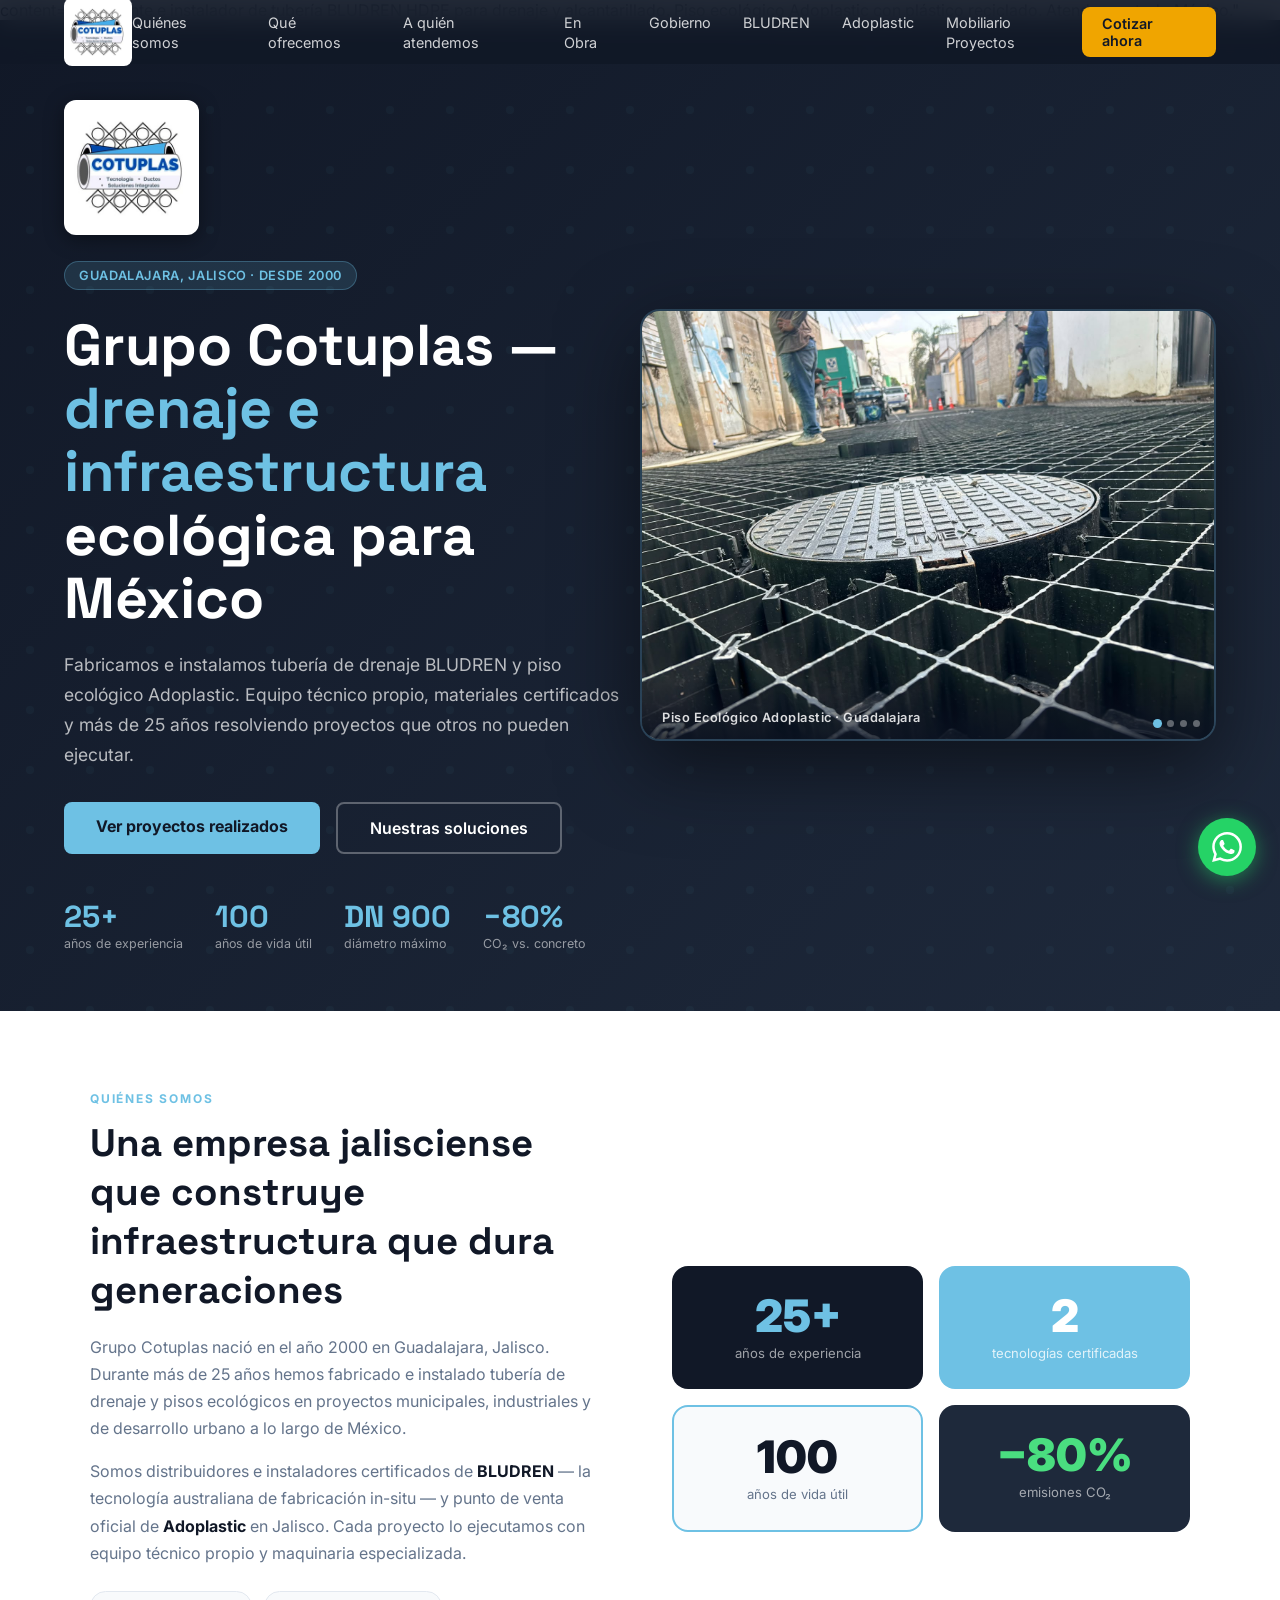
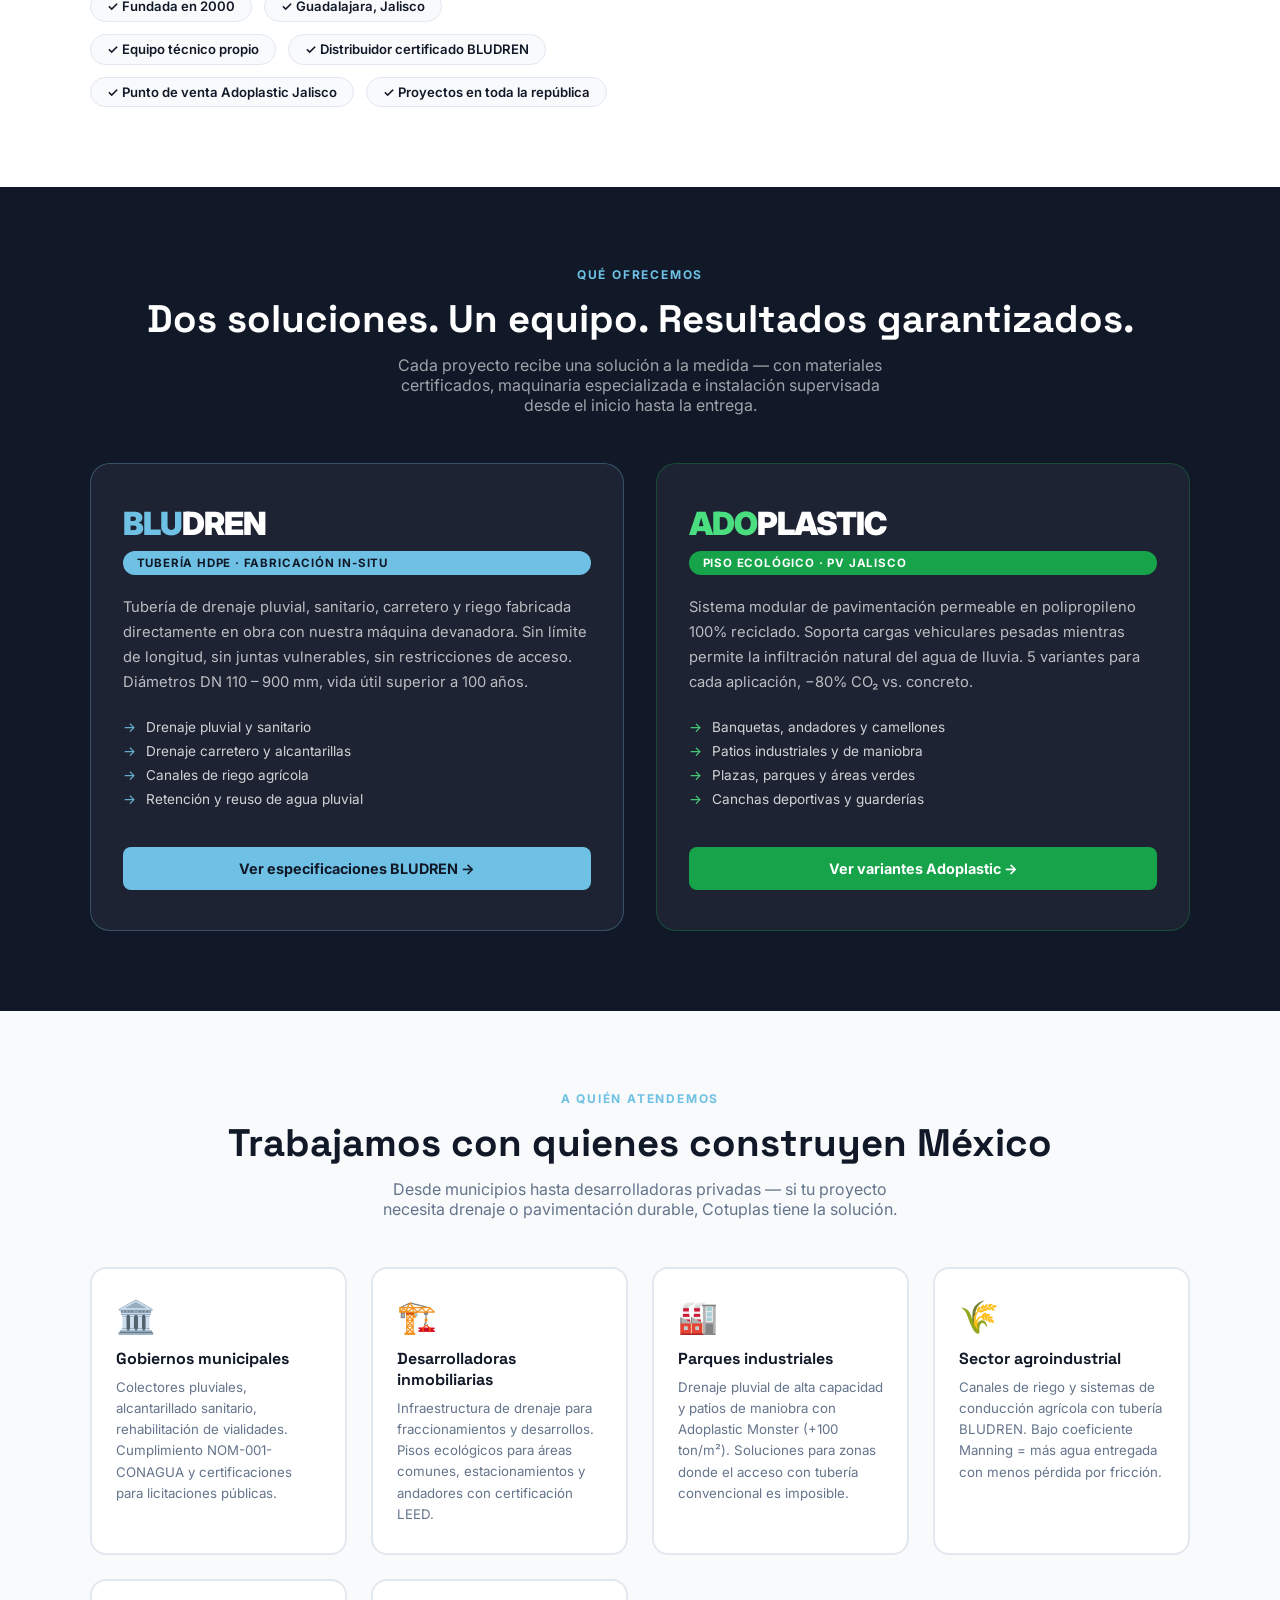
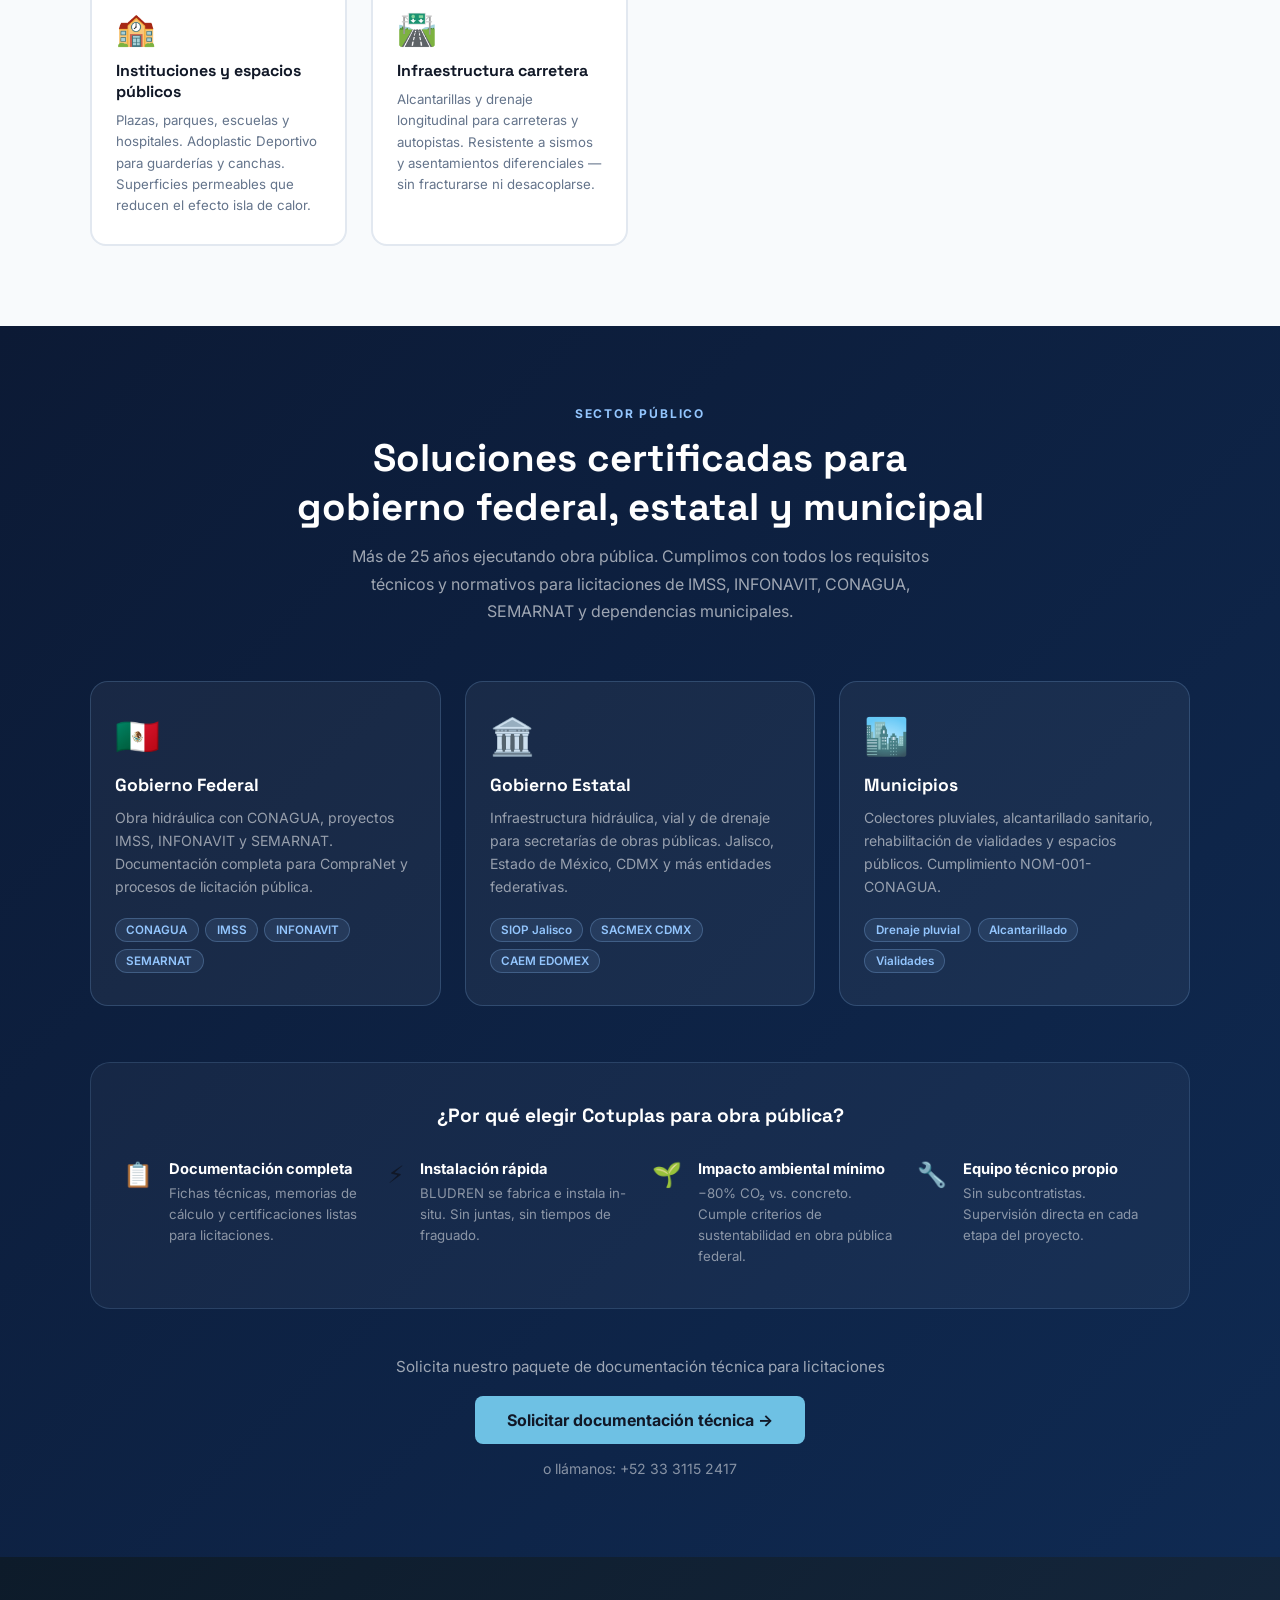
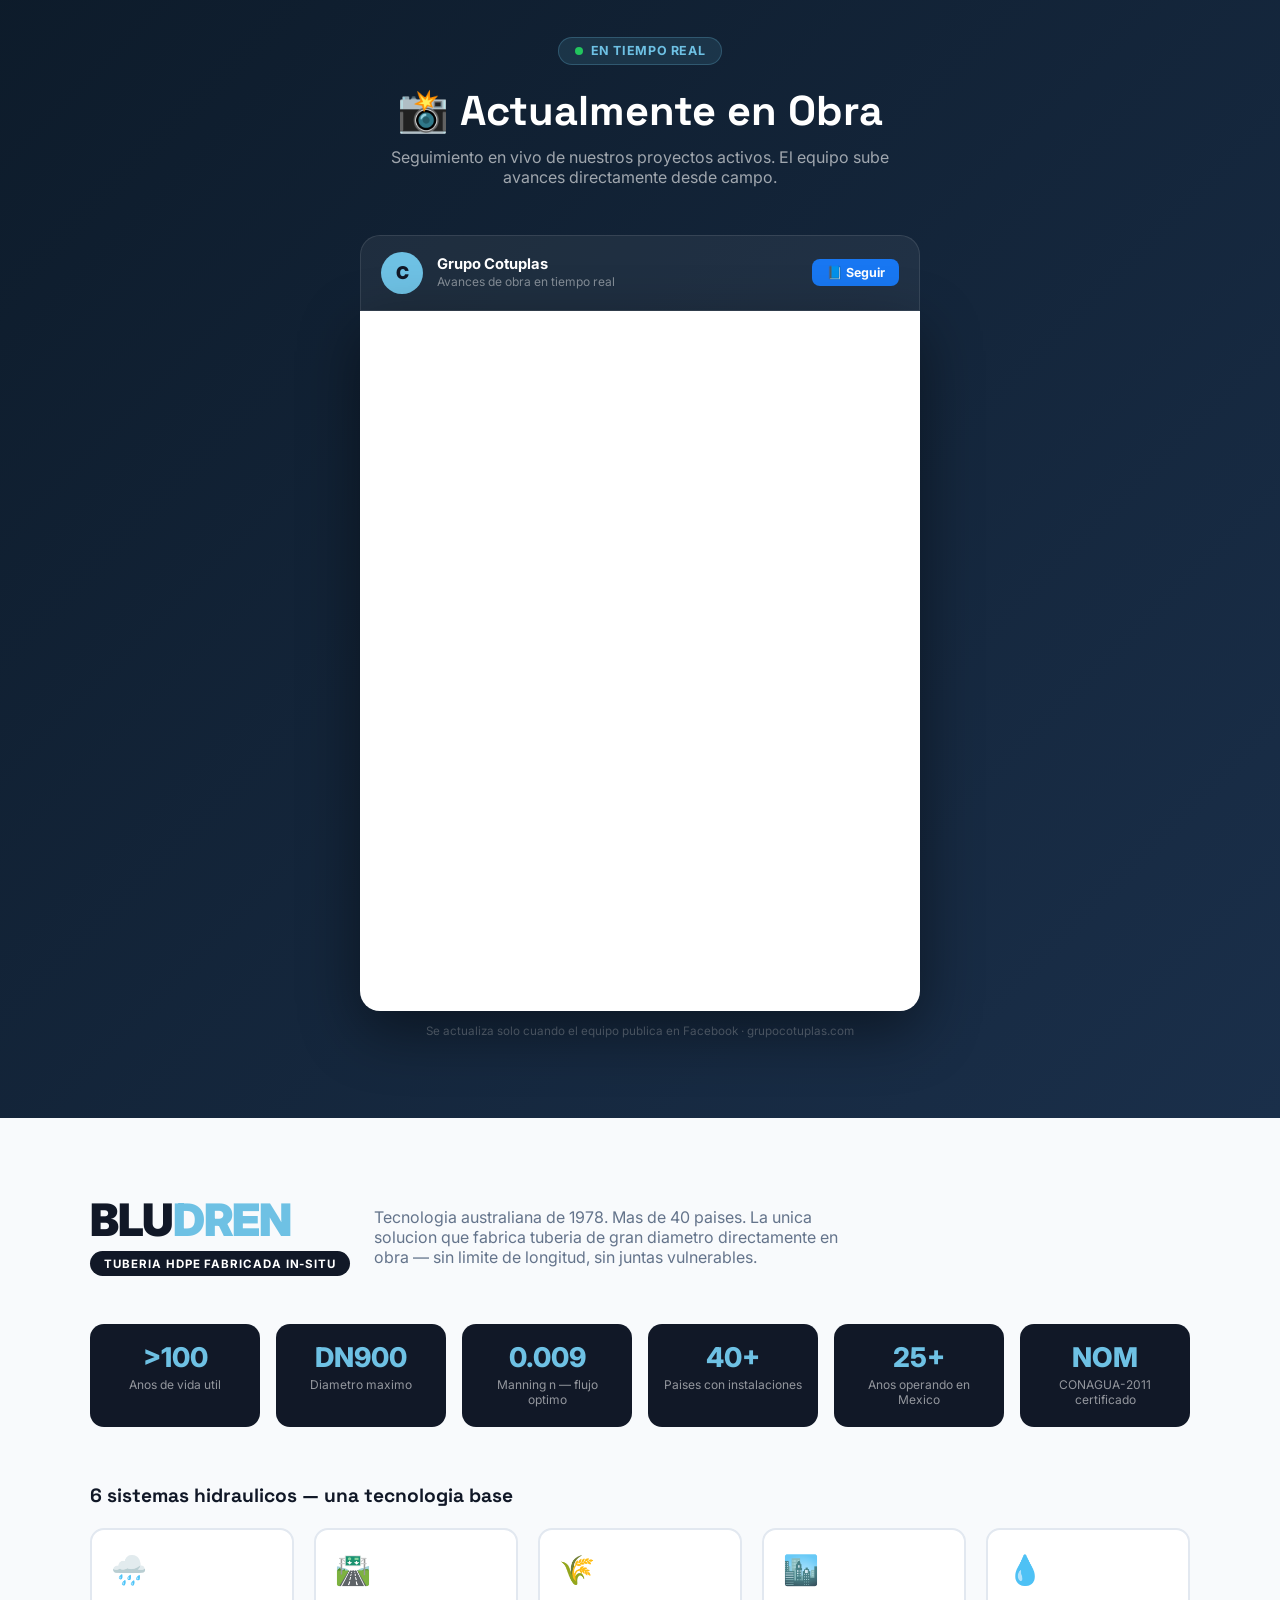
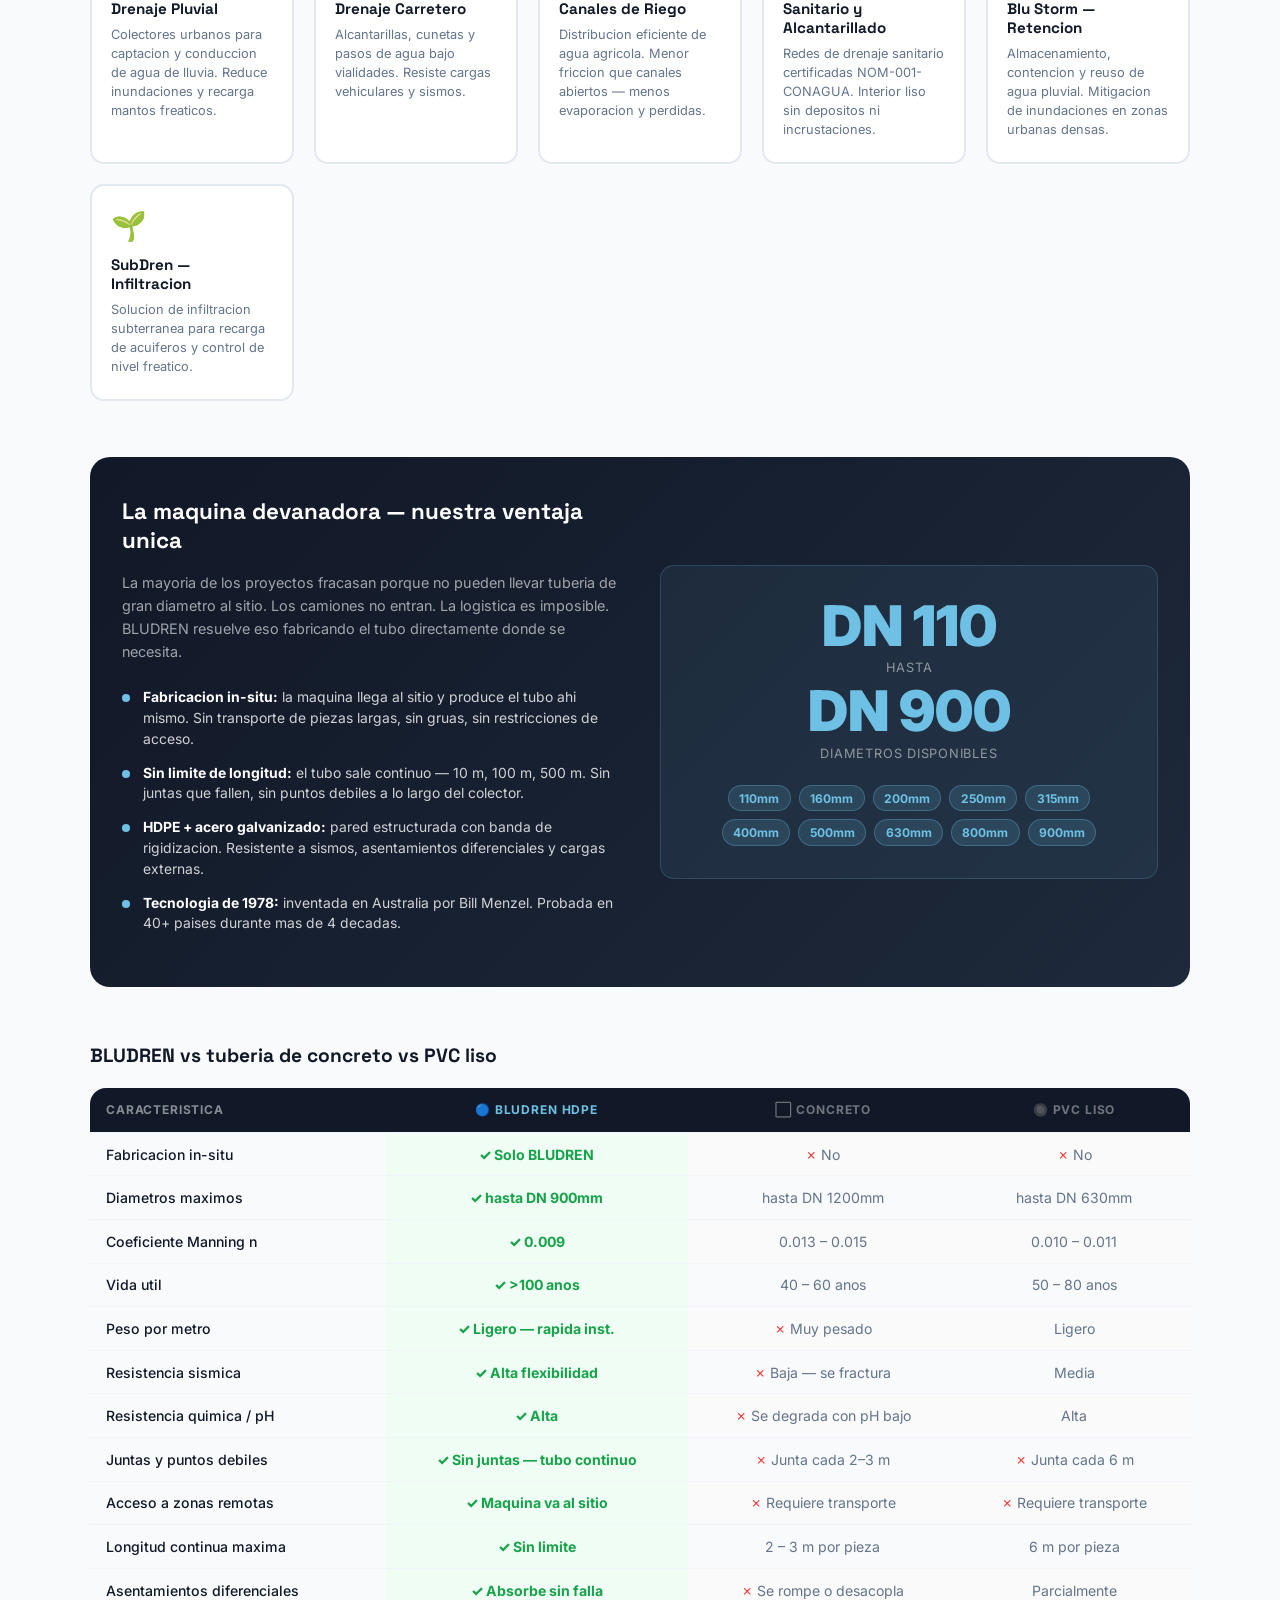
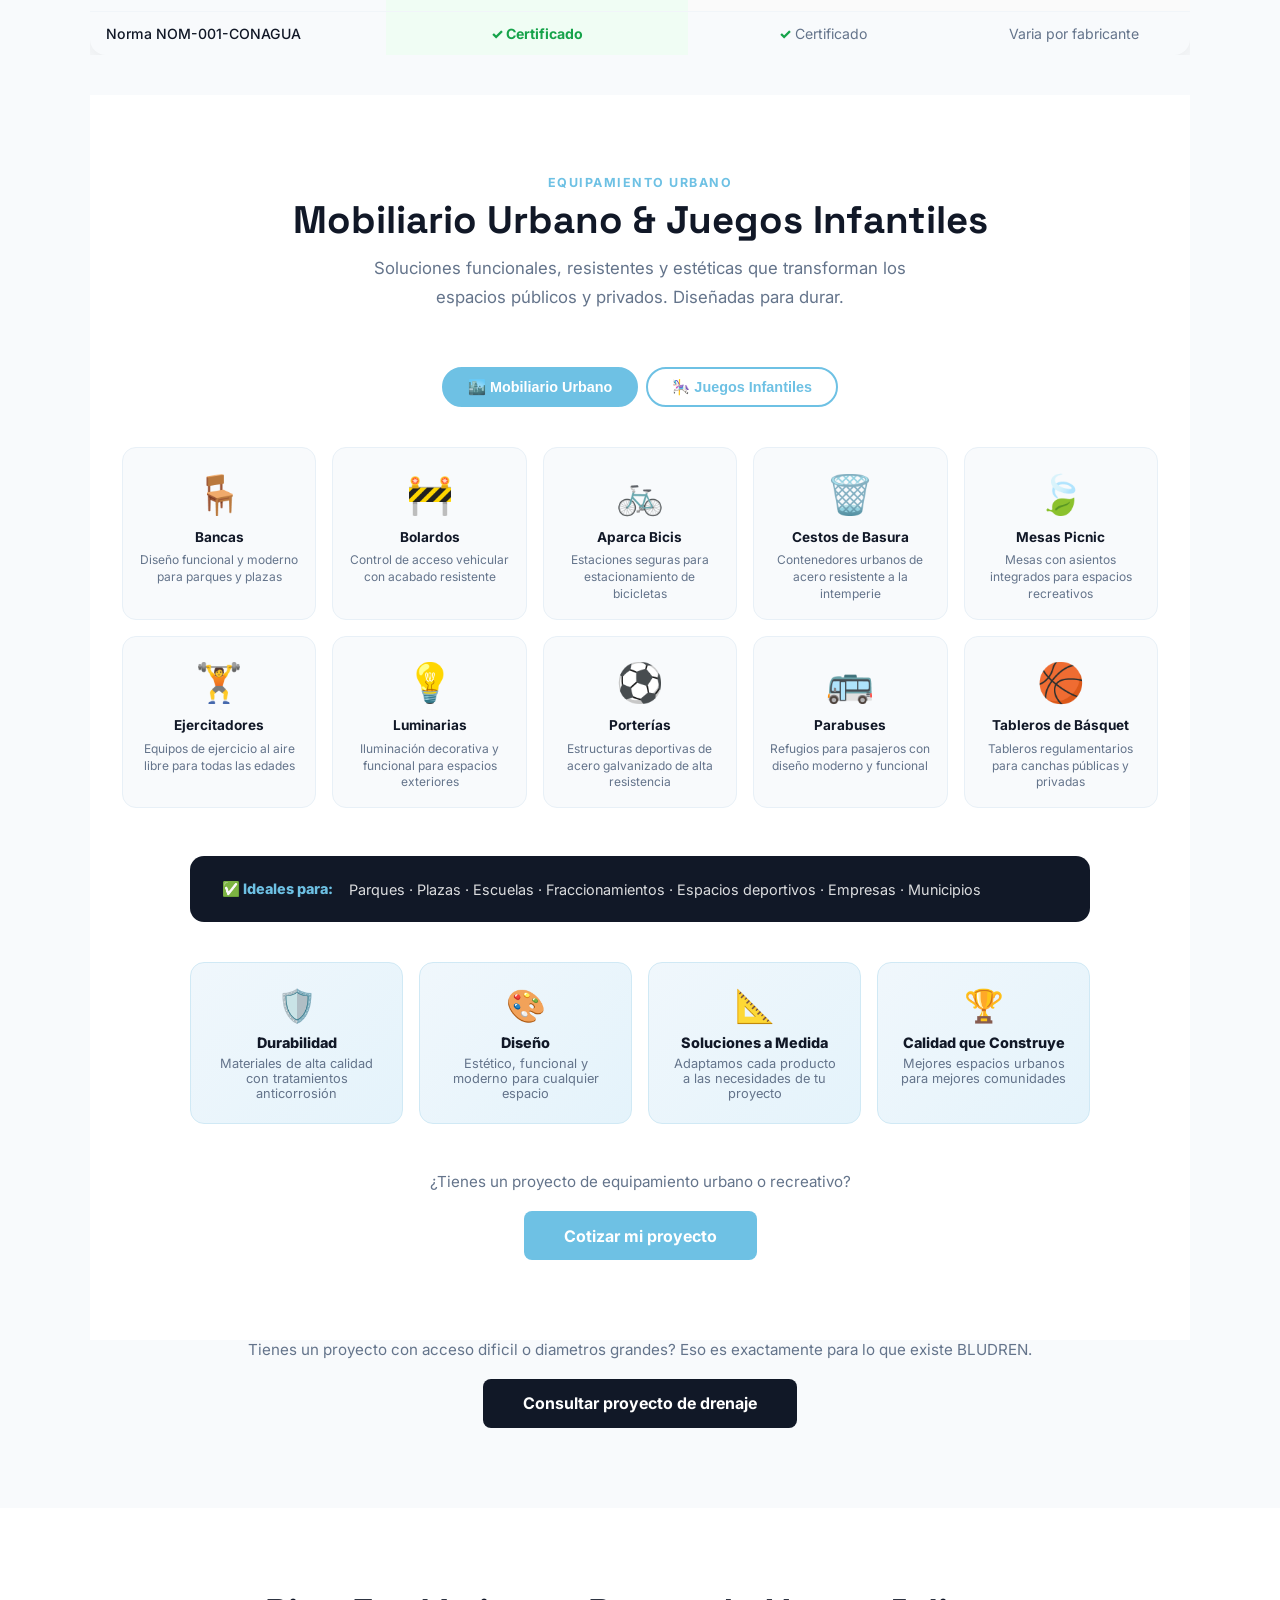
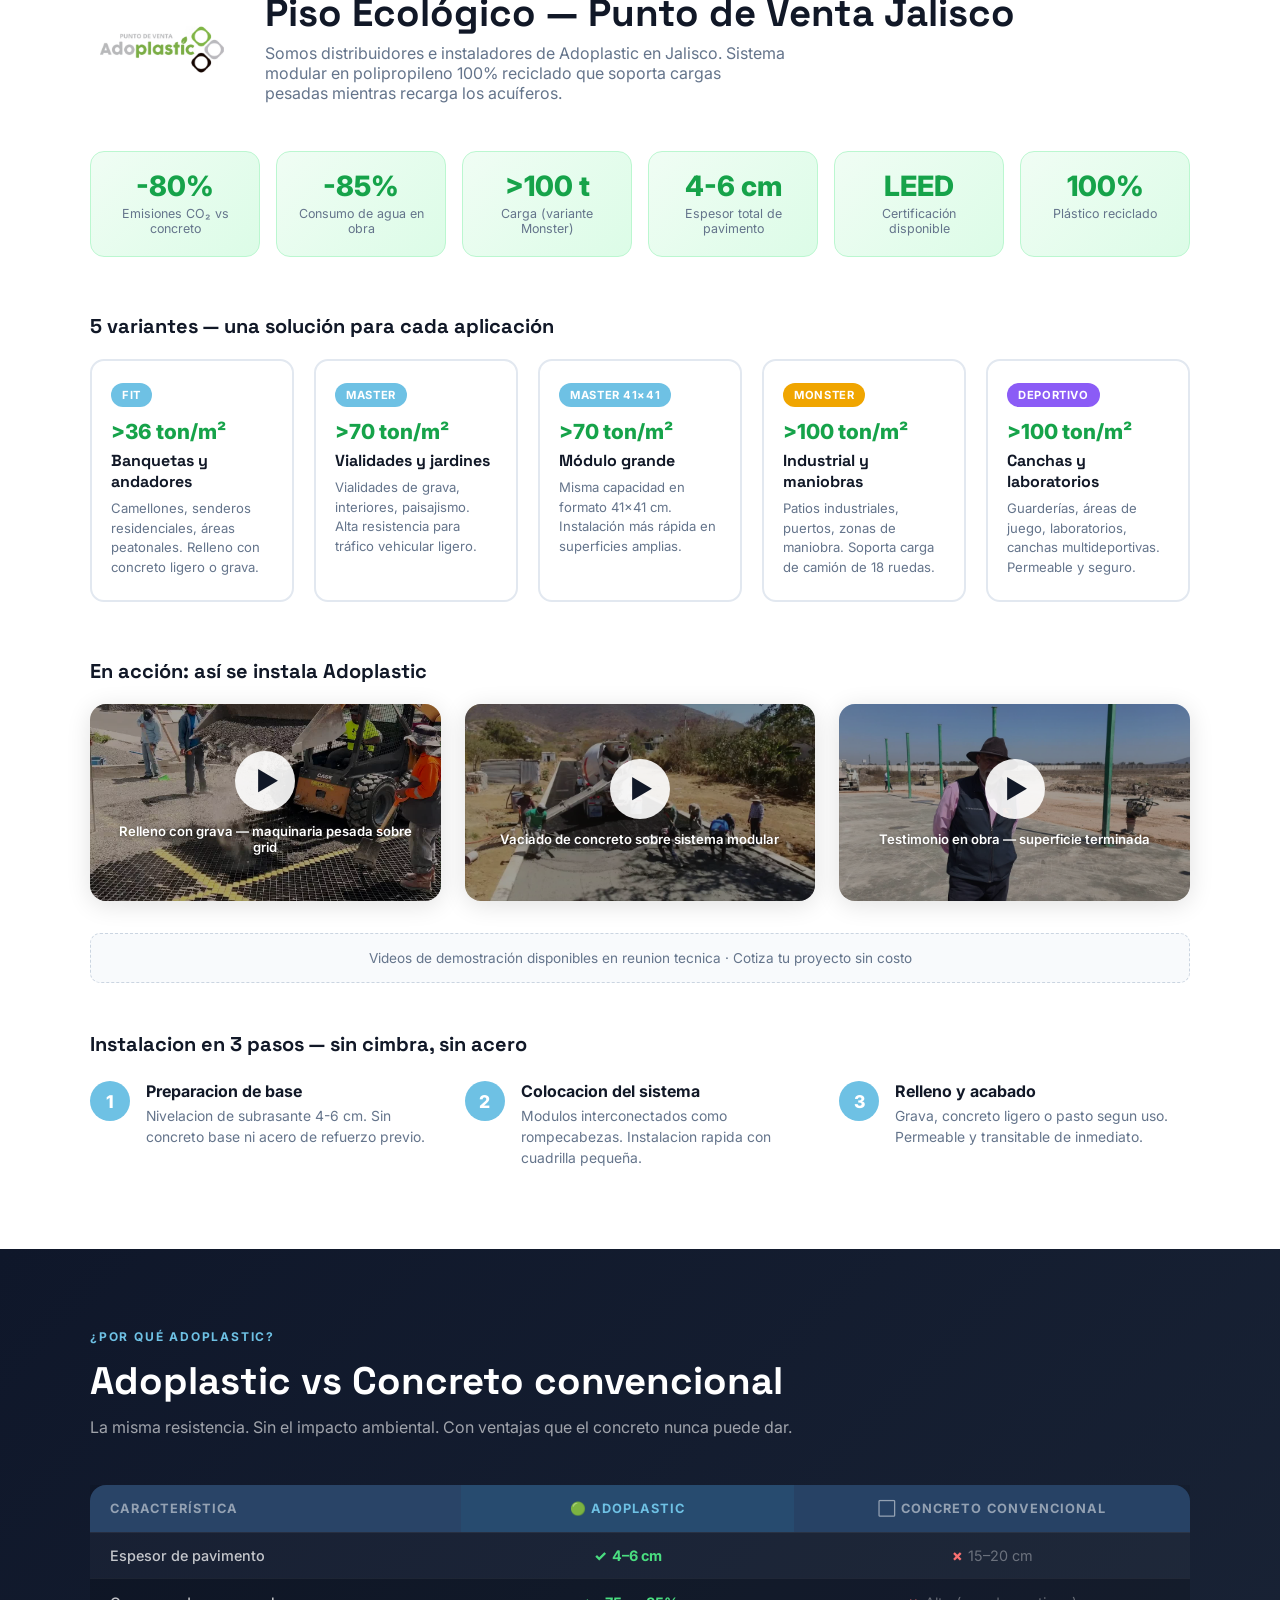
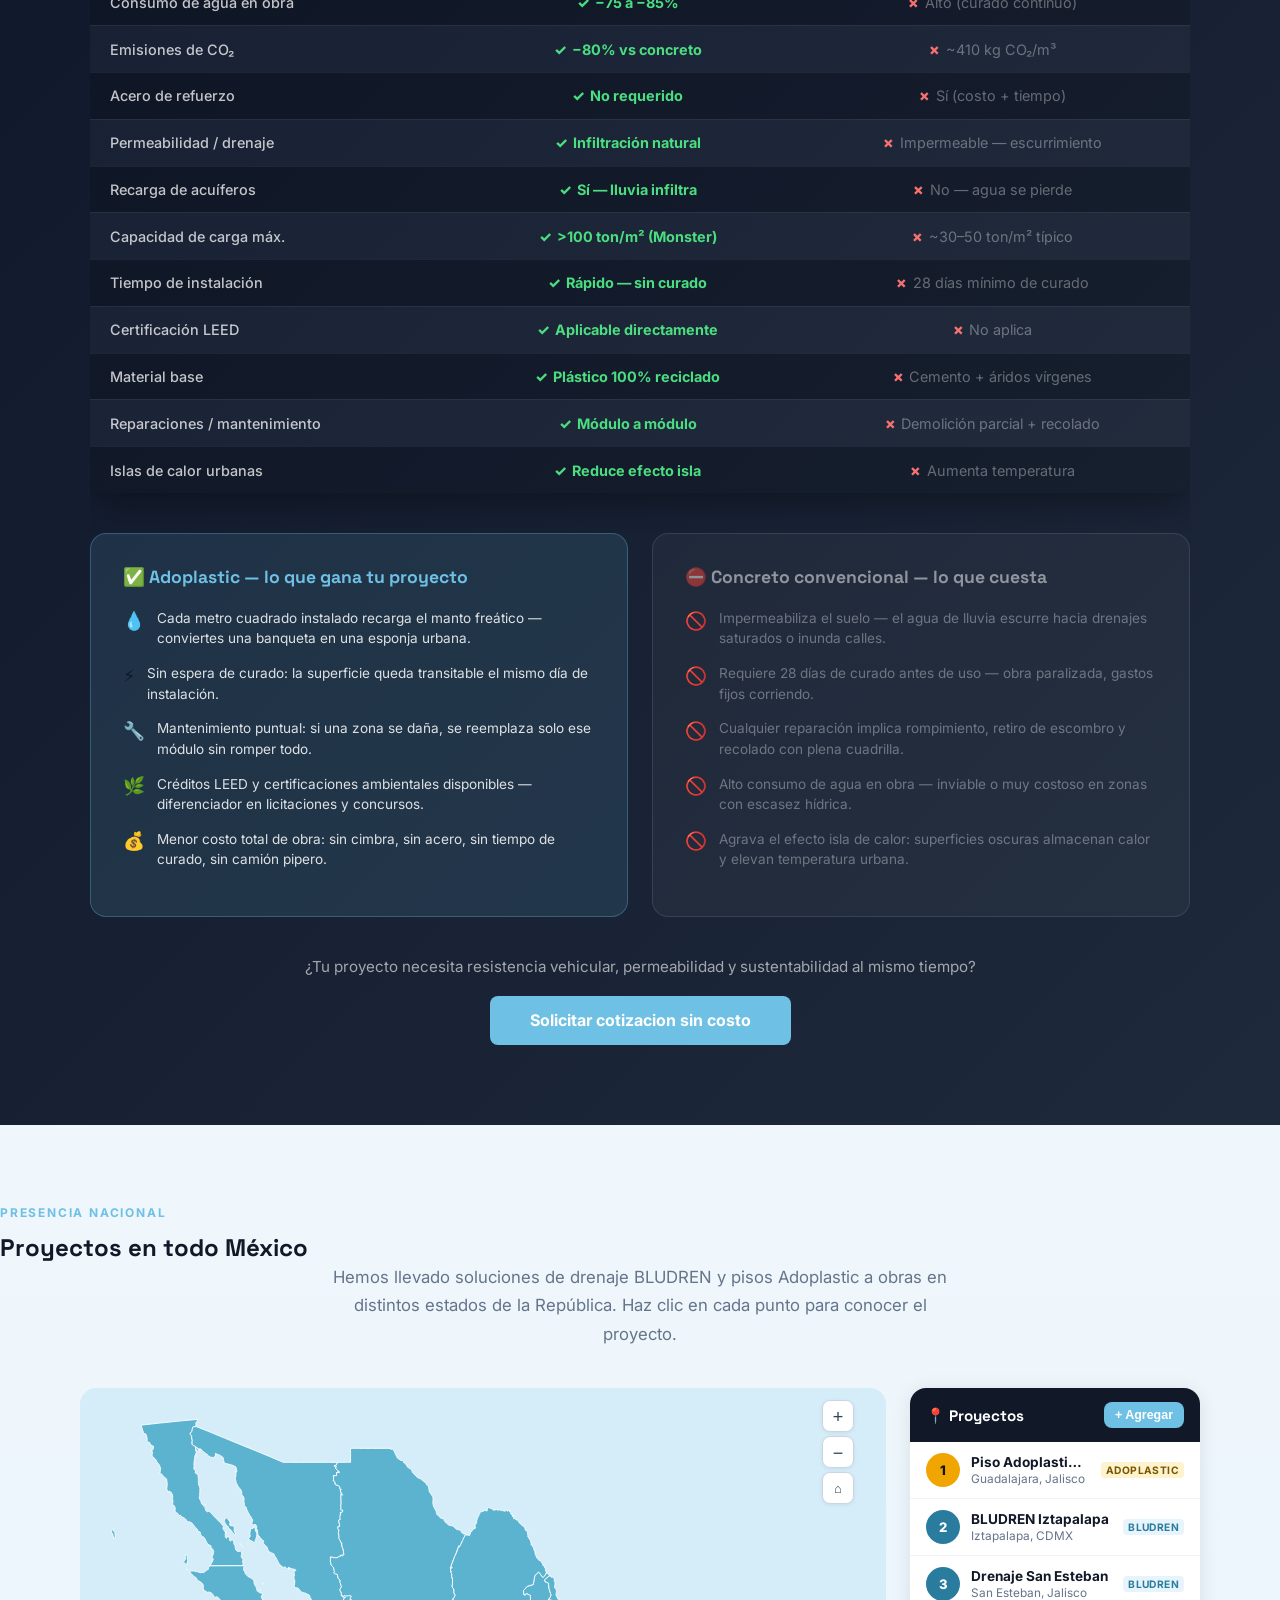
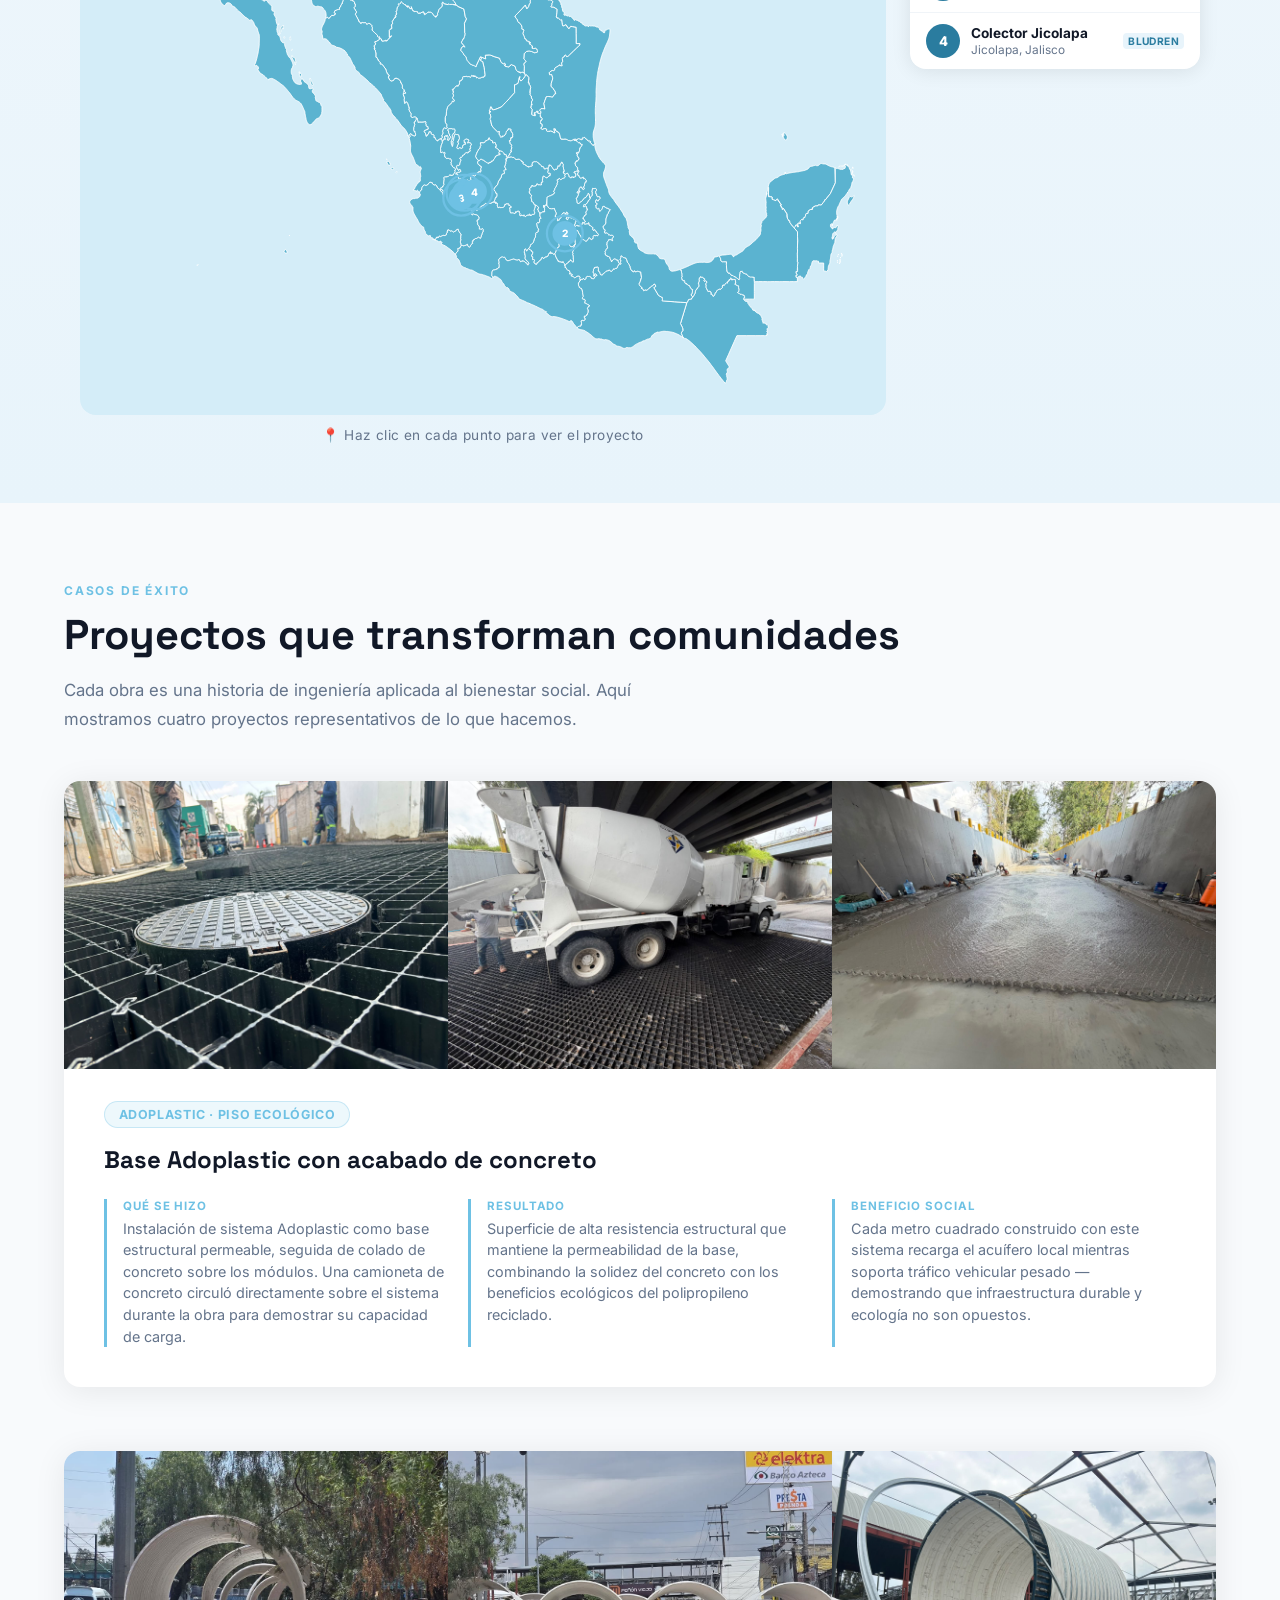
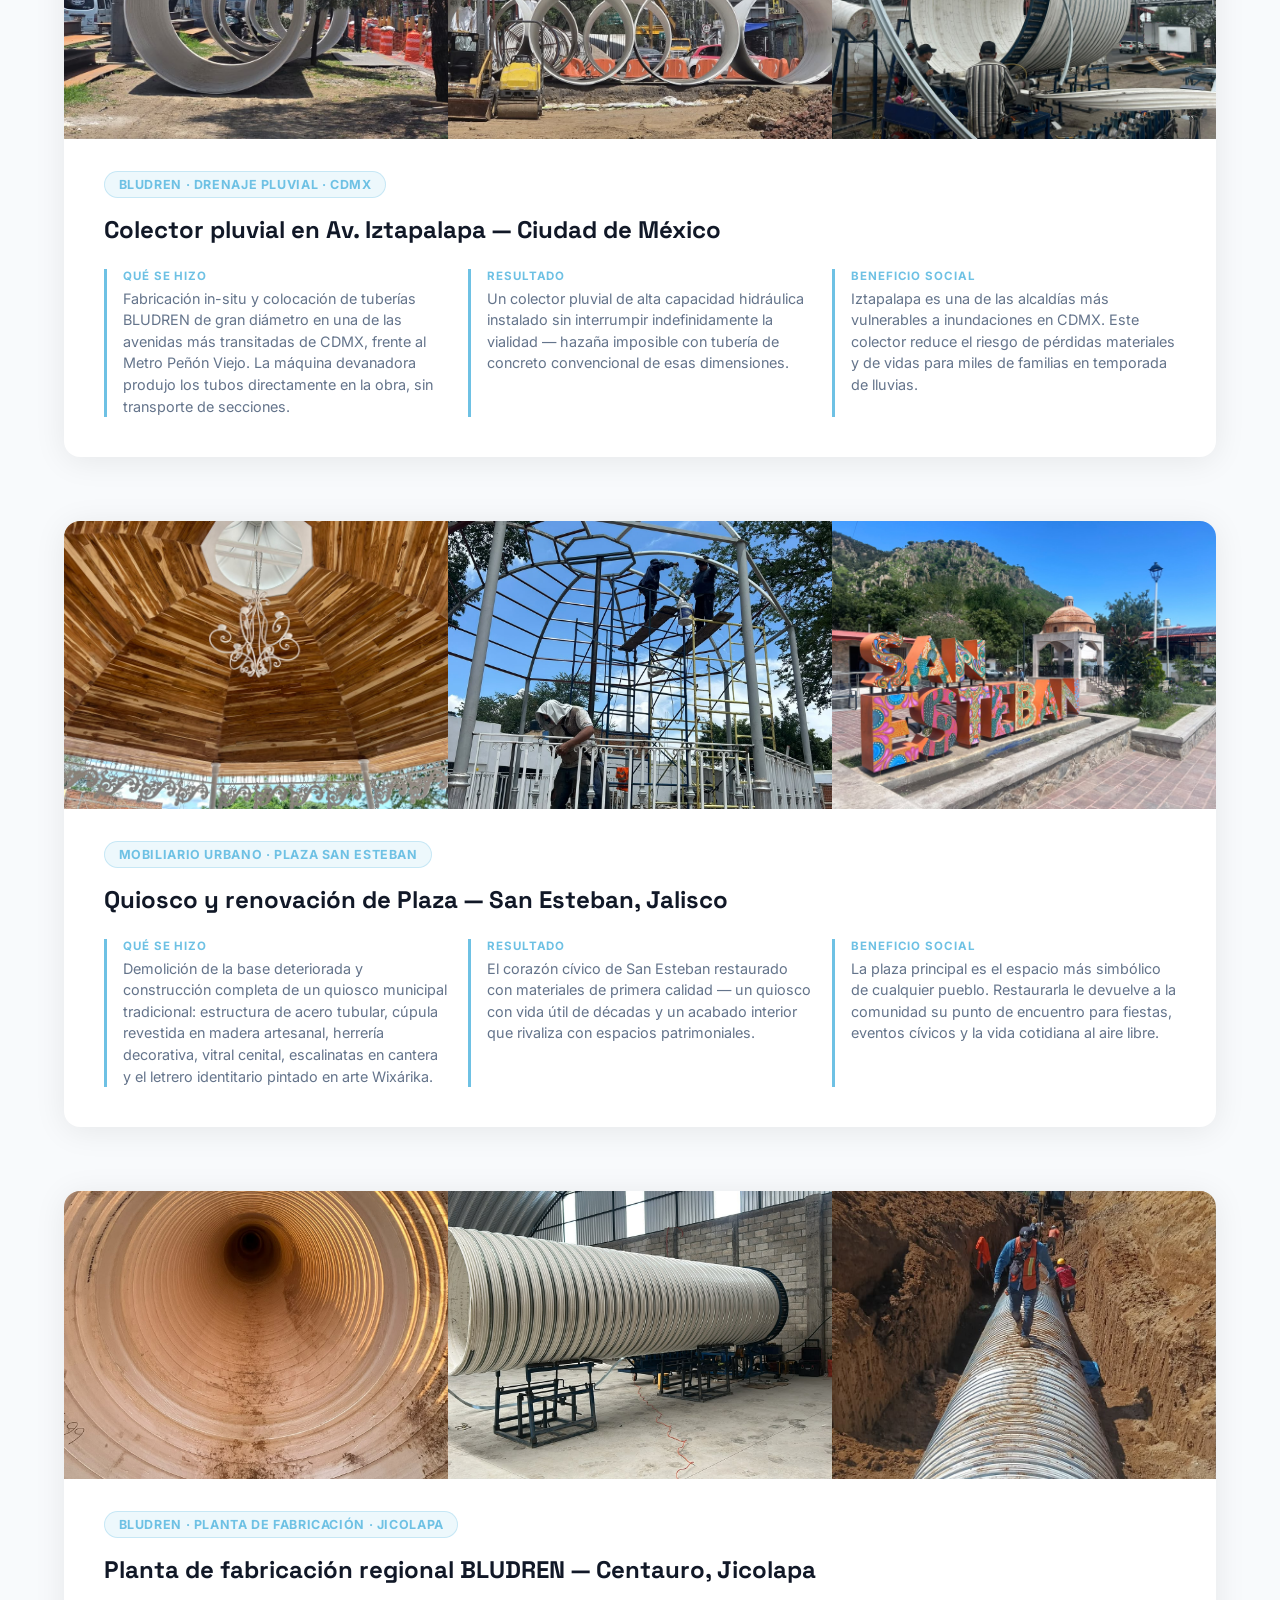
==== commit 802b3e39: "Revise meta description in index.html Updated the meta description for SEO purposes." ====
--- a/public_html/index.html
+++ b/public_html/index.html
@@ -8,8 +8,7 @@
 
 <!-- ─── SEO ─── -->
 <title>Grupo Cotuplas | Fabricante de Tubería HDPE BLUDREN y Piso Adoplastic en México</title>
-<meta name="description" content="Fabricante e instalador de tubería BLUDREN HDPE para drenaje pluvial, sanitario y alcantarillado. Piso ecológico Adoplastic con plástico reciclado. 25+ años de experiencia. Guadalajara, Jalisco — atendemos todo México.">
-<meta name="author" content="Grupo Cotuplas">
+content="Fabricante e instalador de tubería BLUDREN HDPE para drenaje y alcantarillado. Piso ecológico Adoplastic con plástico reciclado. Atendemos todo México."<meta name="author" content="Grupo Cotuplas">
 <meta name="robots" content="index, follow, max-image-preview:large, max-snippet:-1">
 <link rel="canonical" href="https://grupocotuplas.com">
 
@@ -3768,4 +3767,4 @@
 </div>
 
 </body>
-</html>+</html>
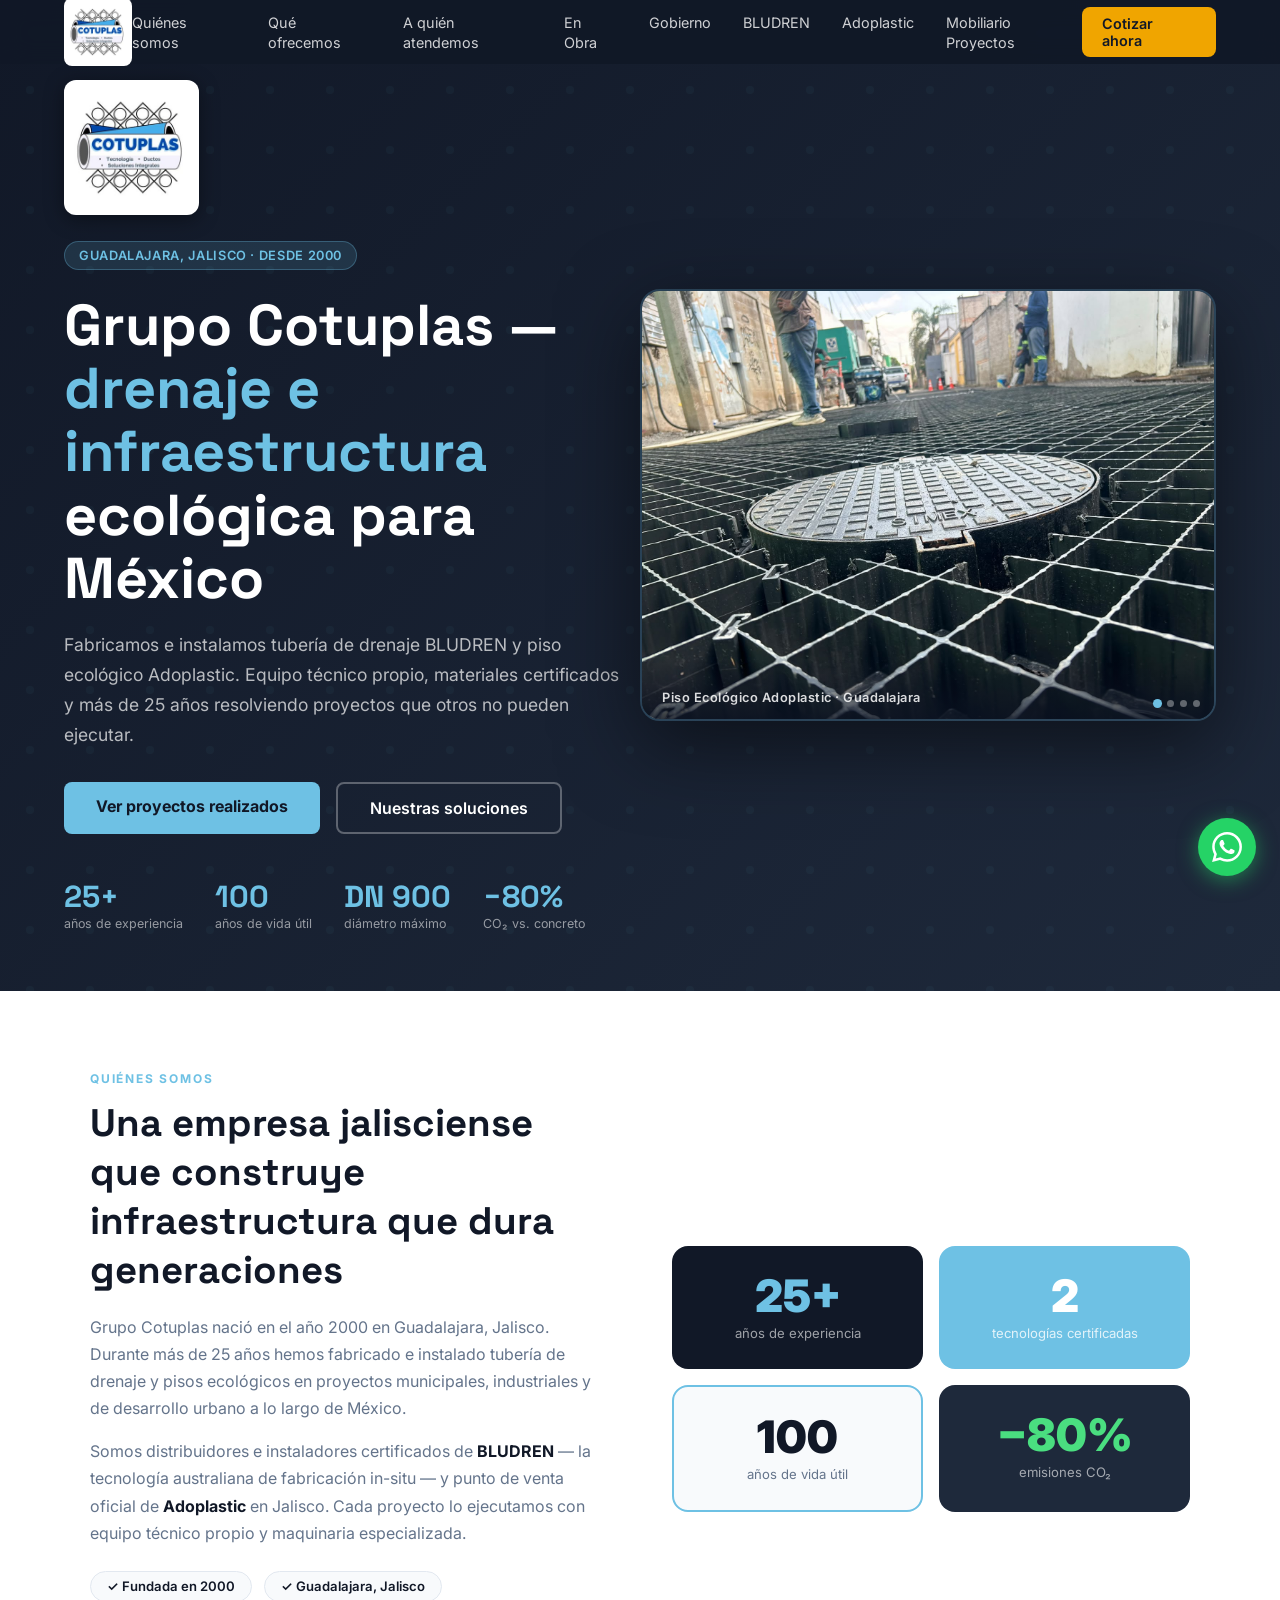
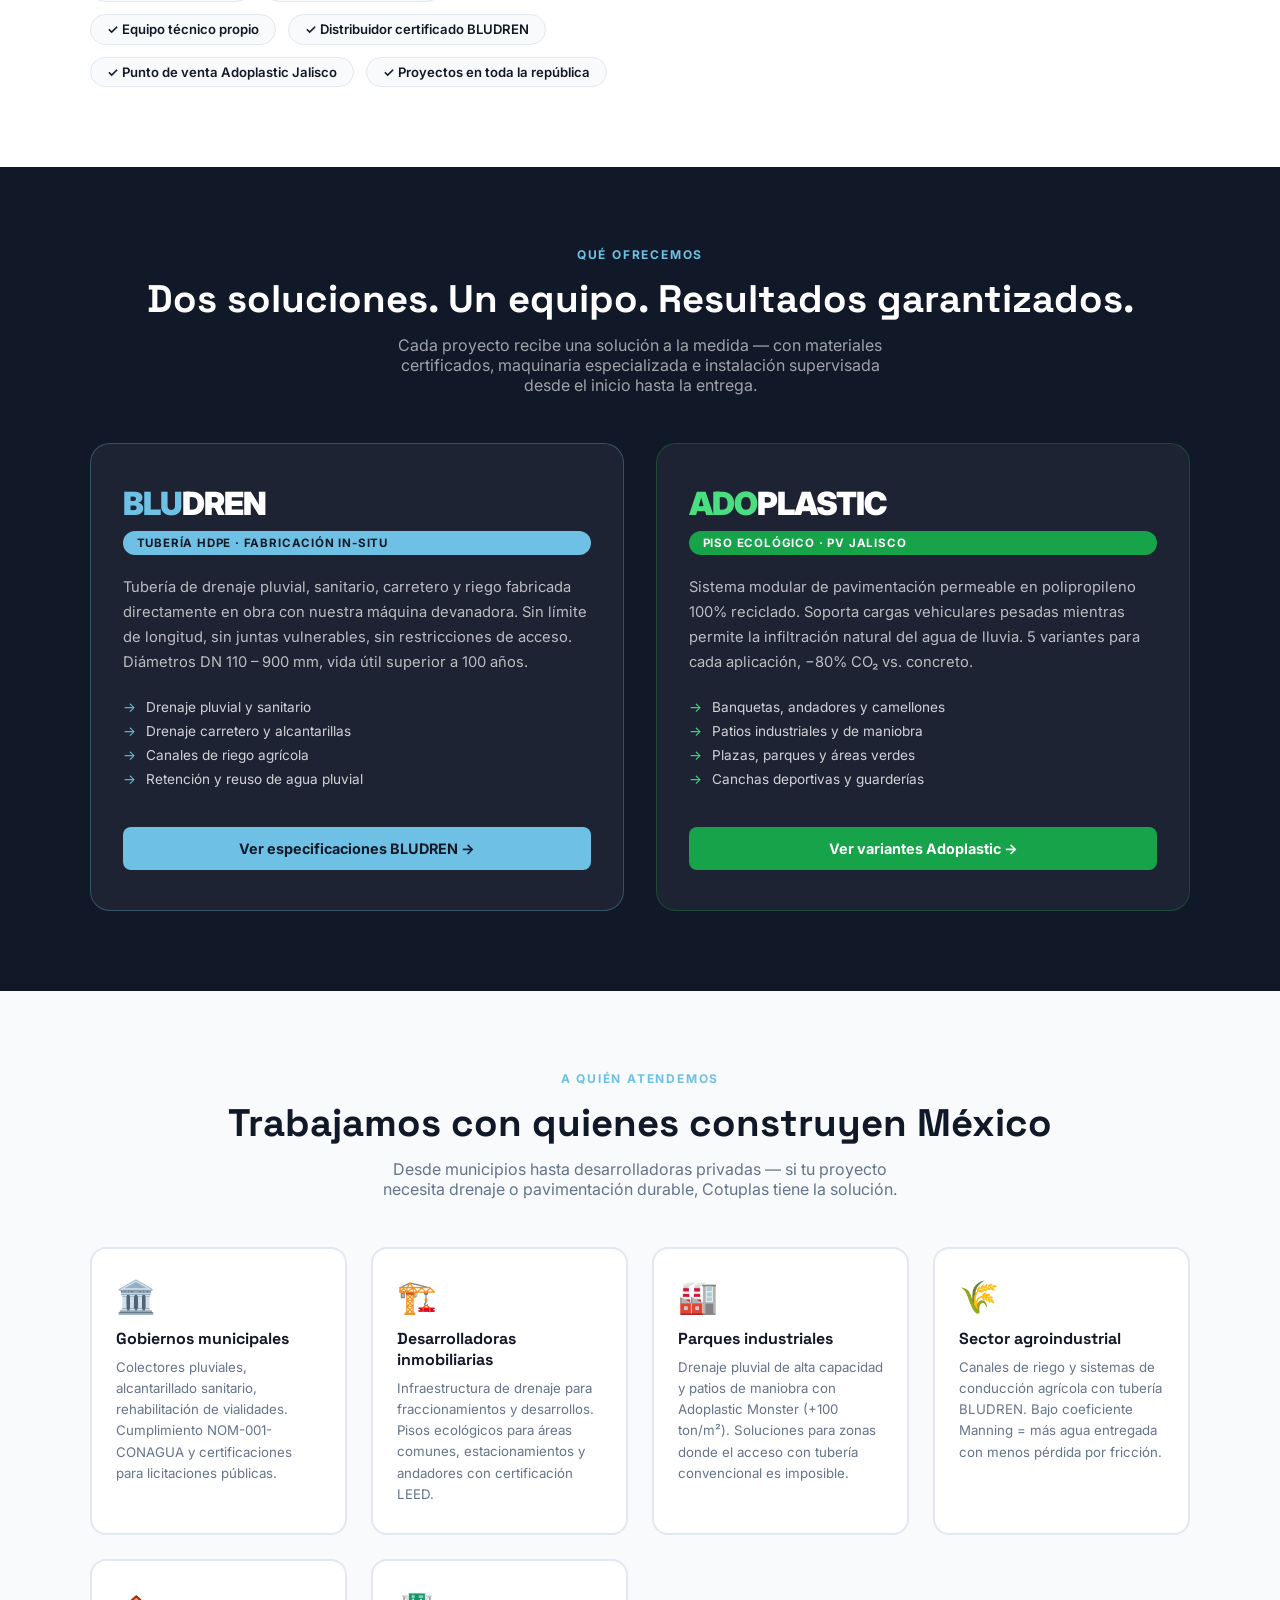
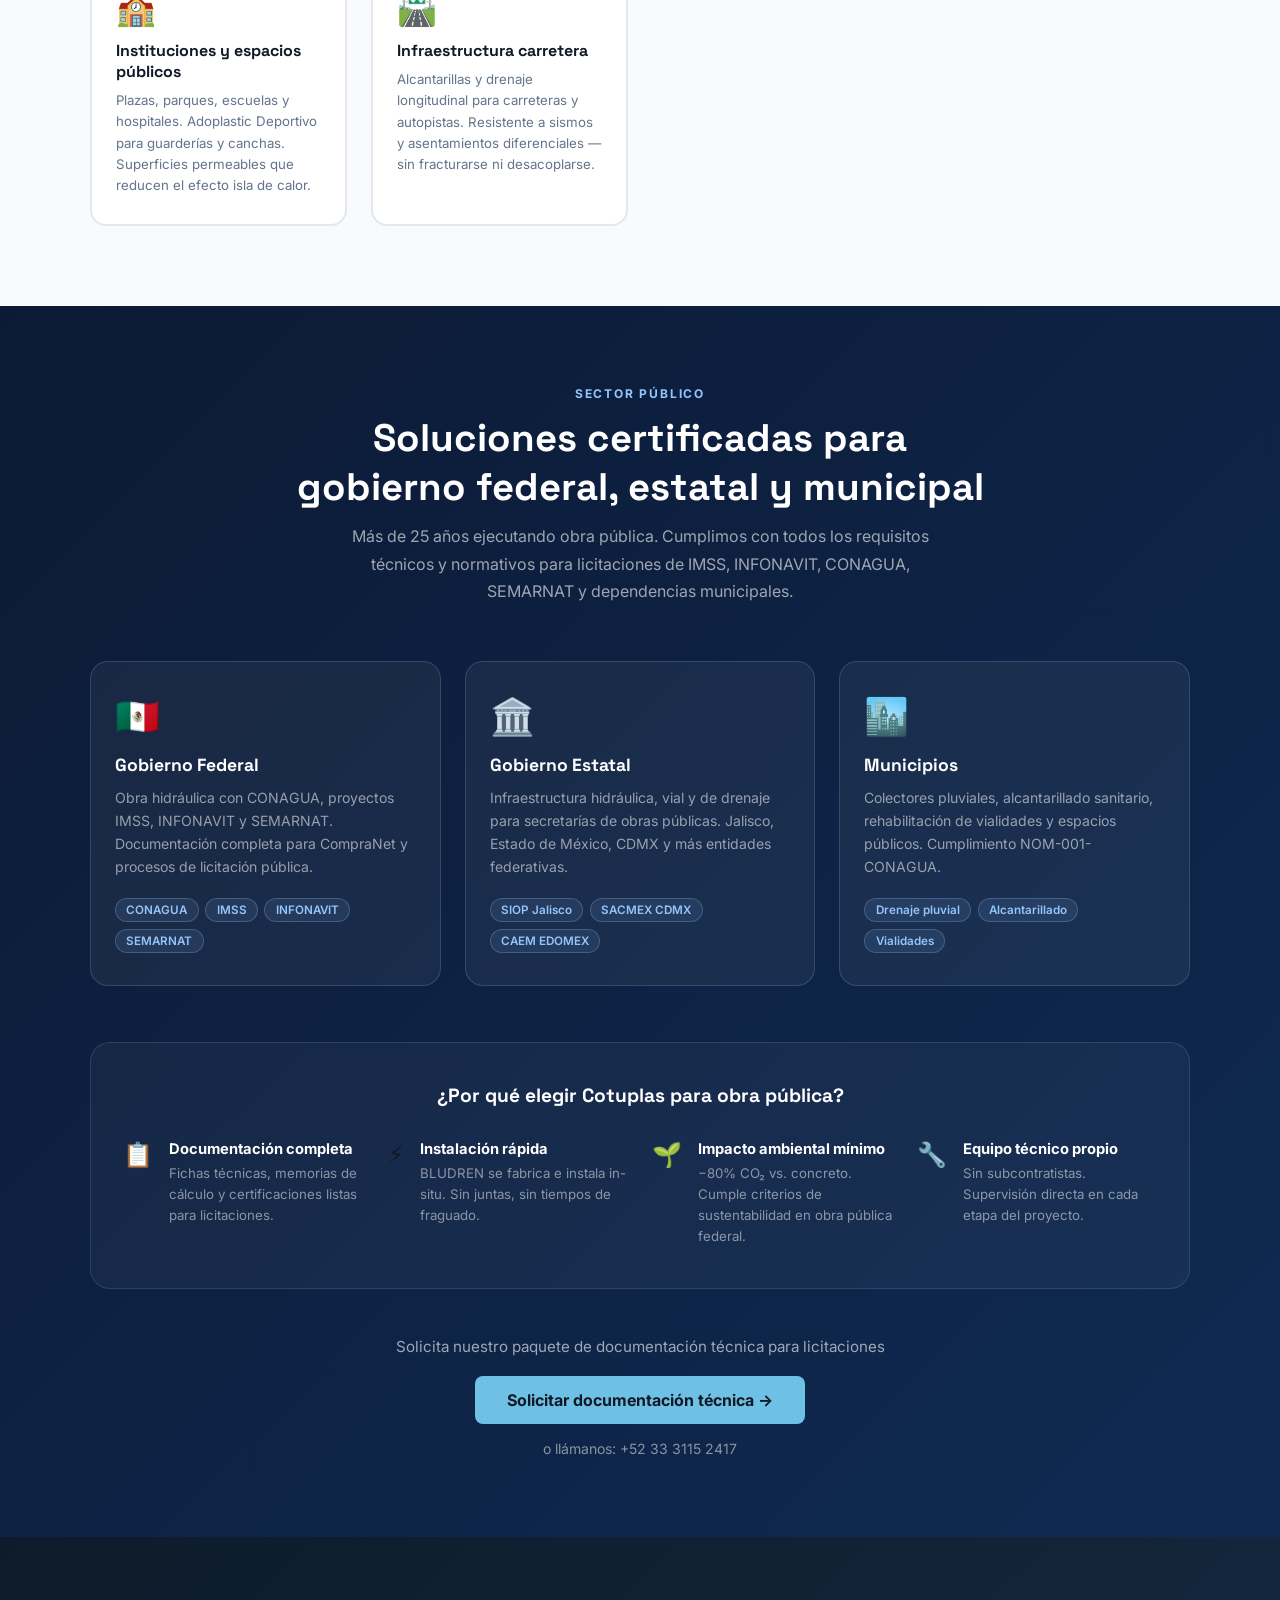
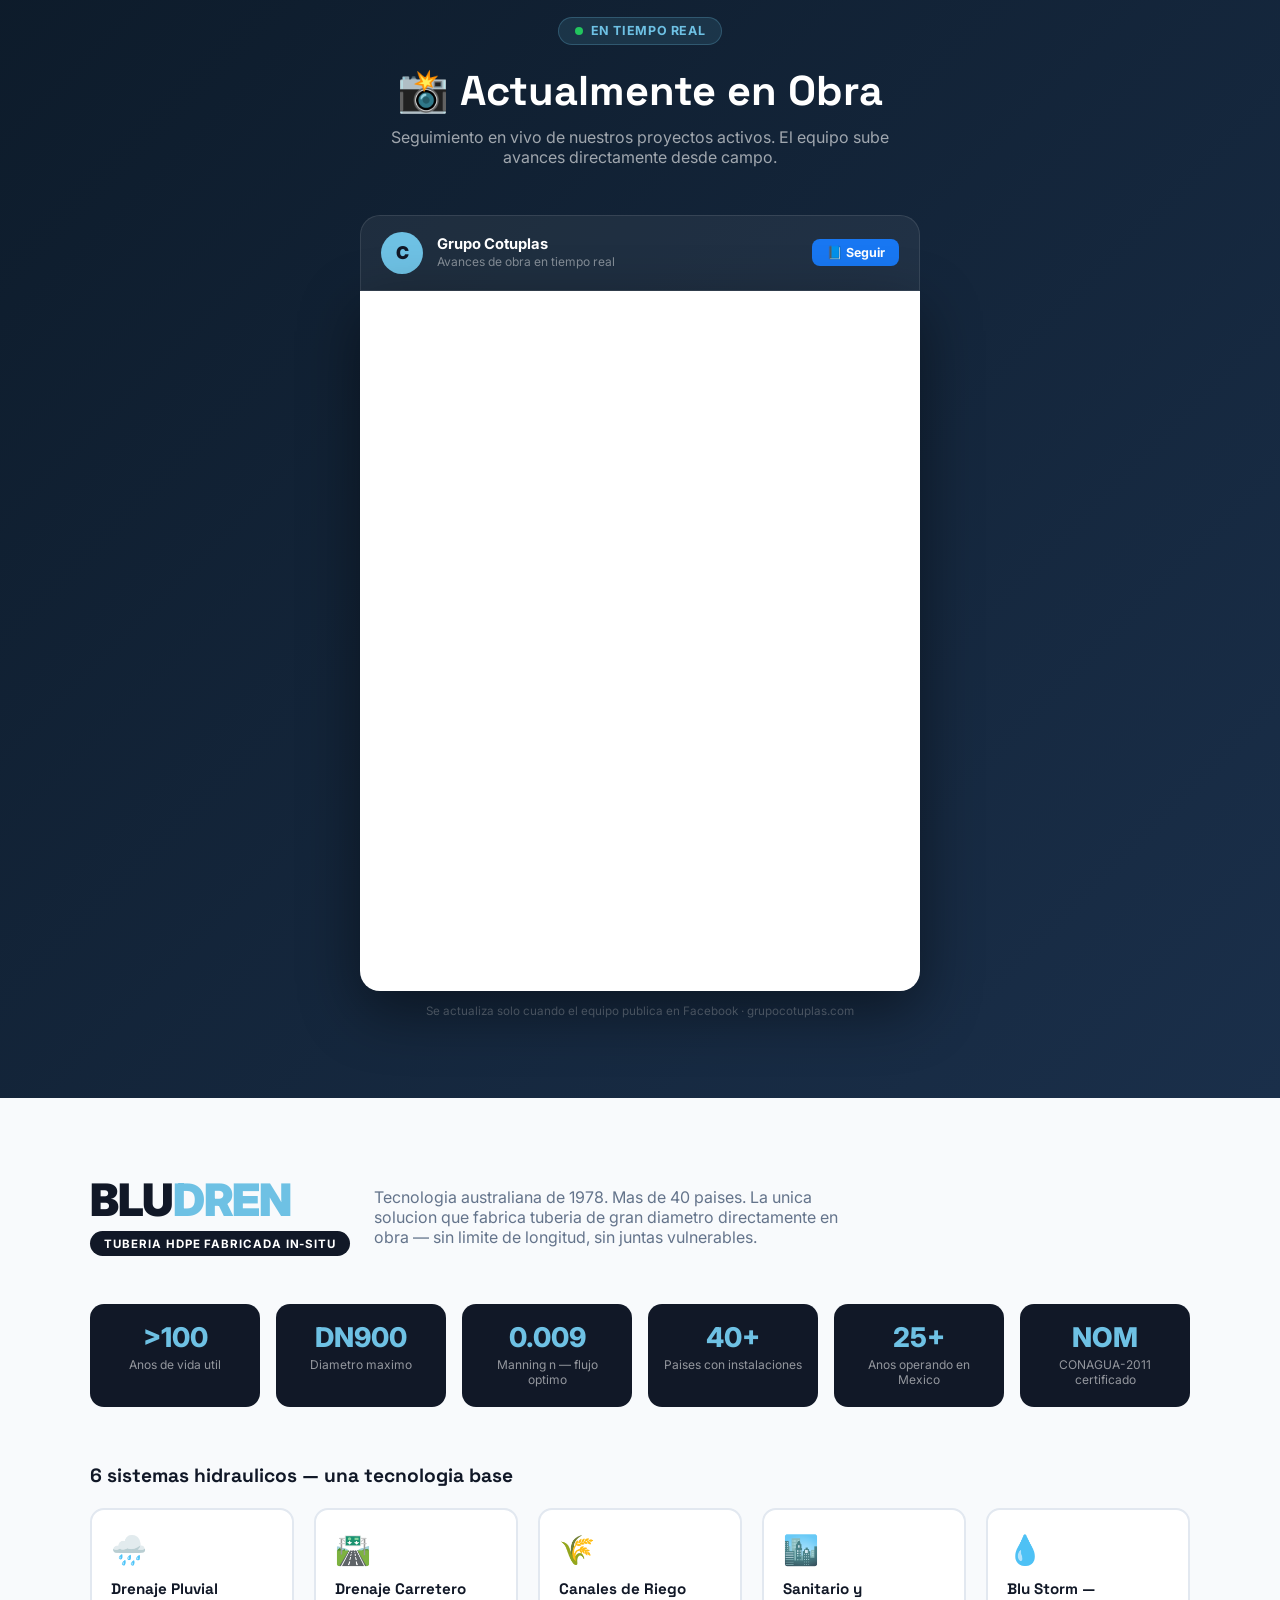
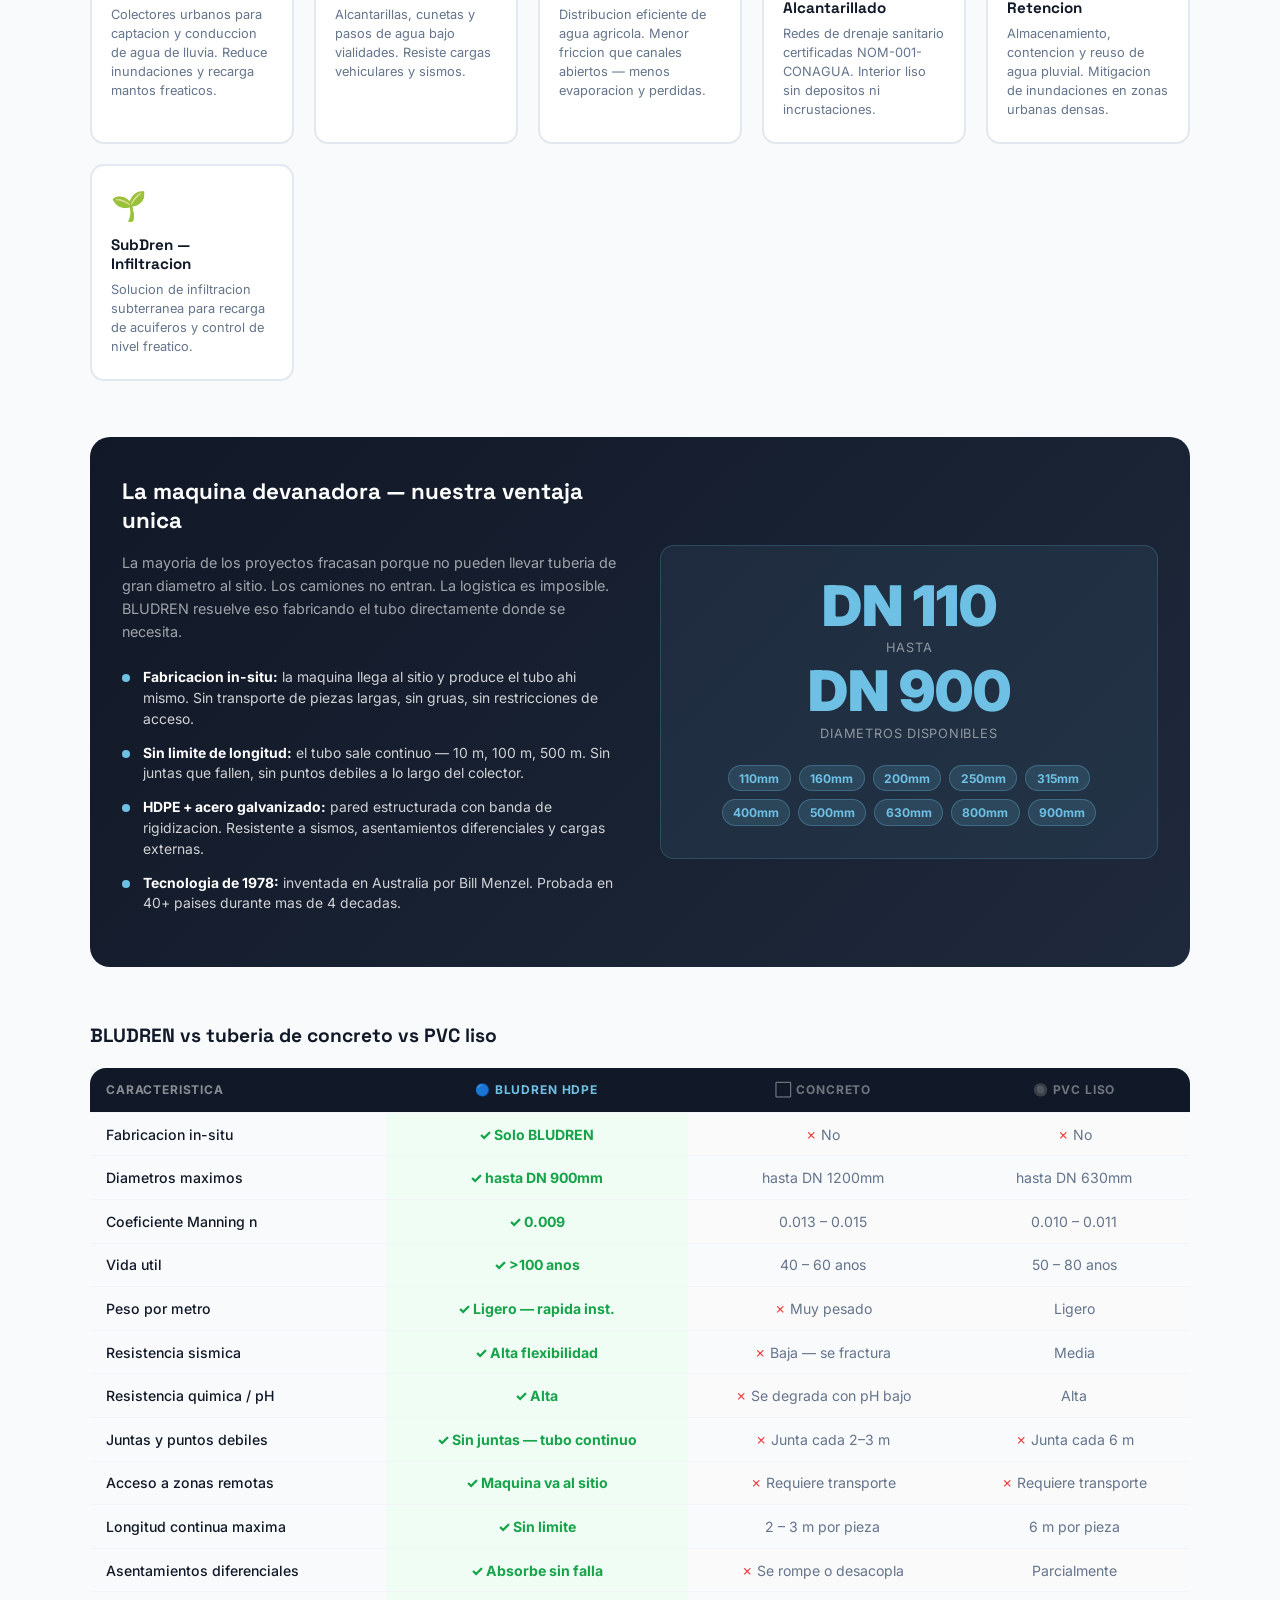
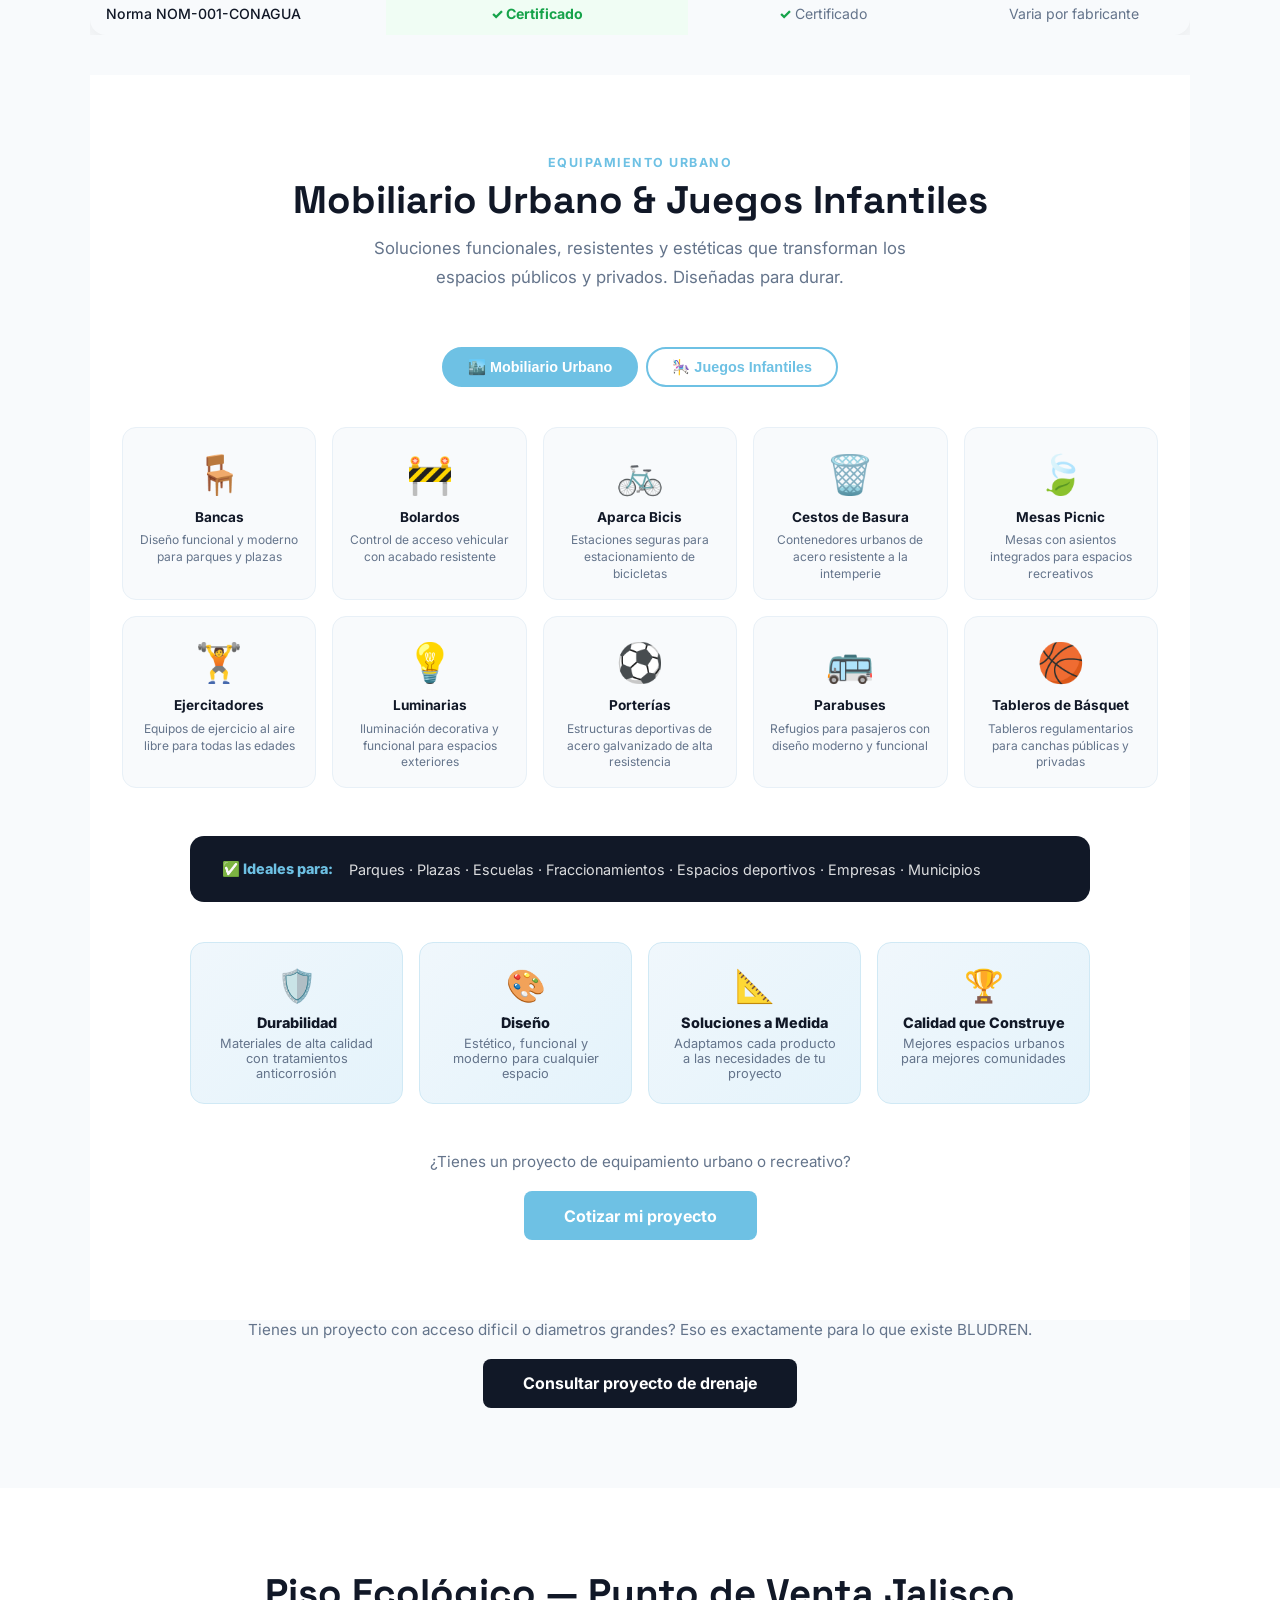
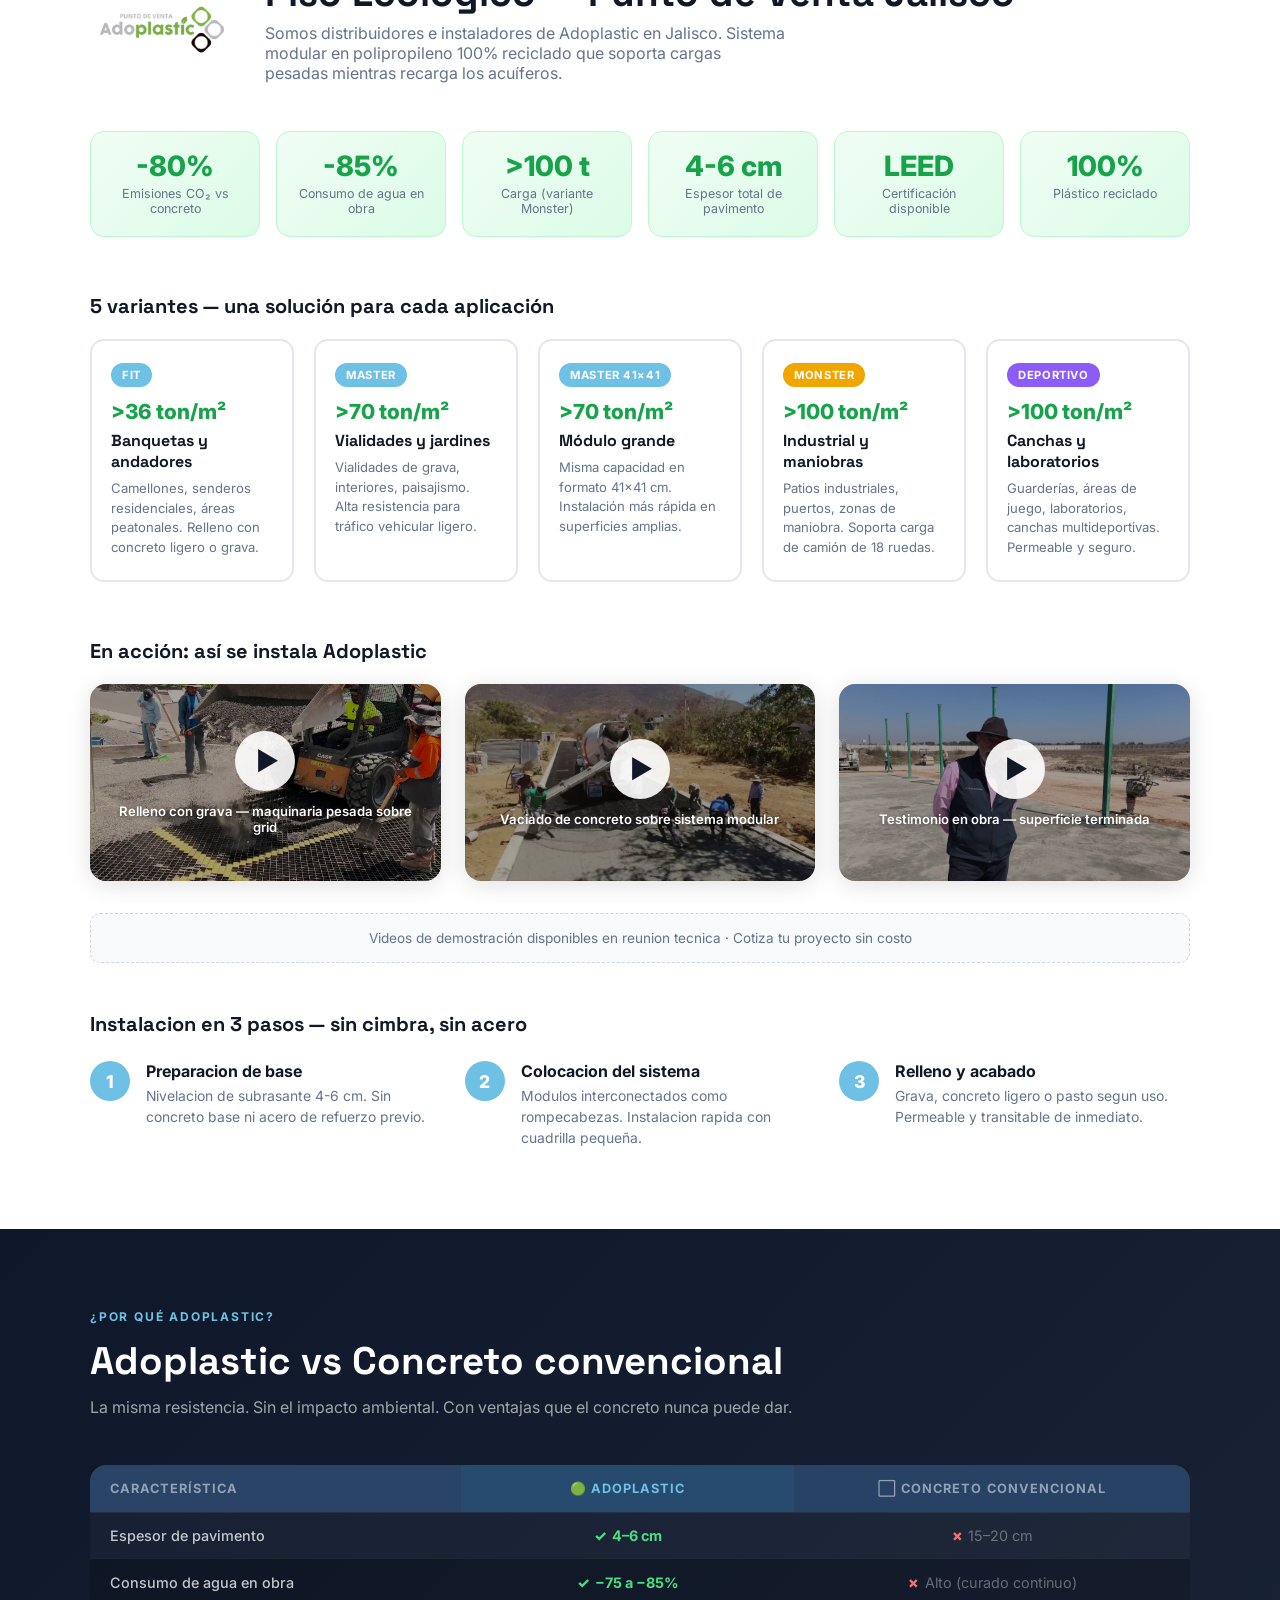
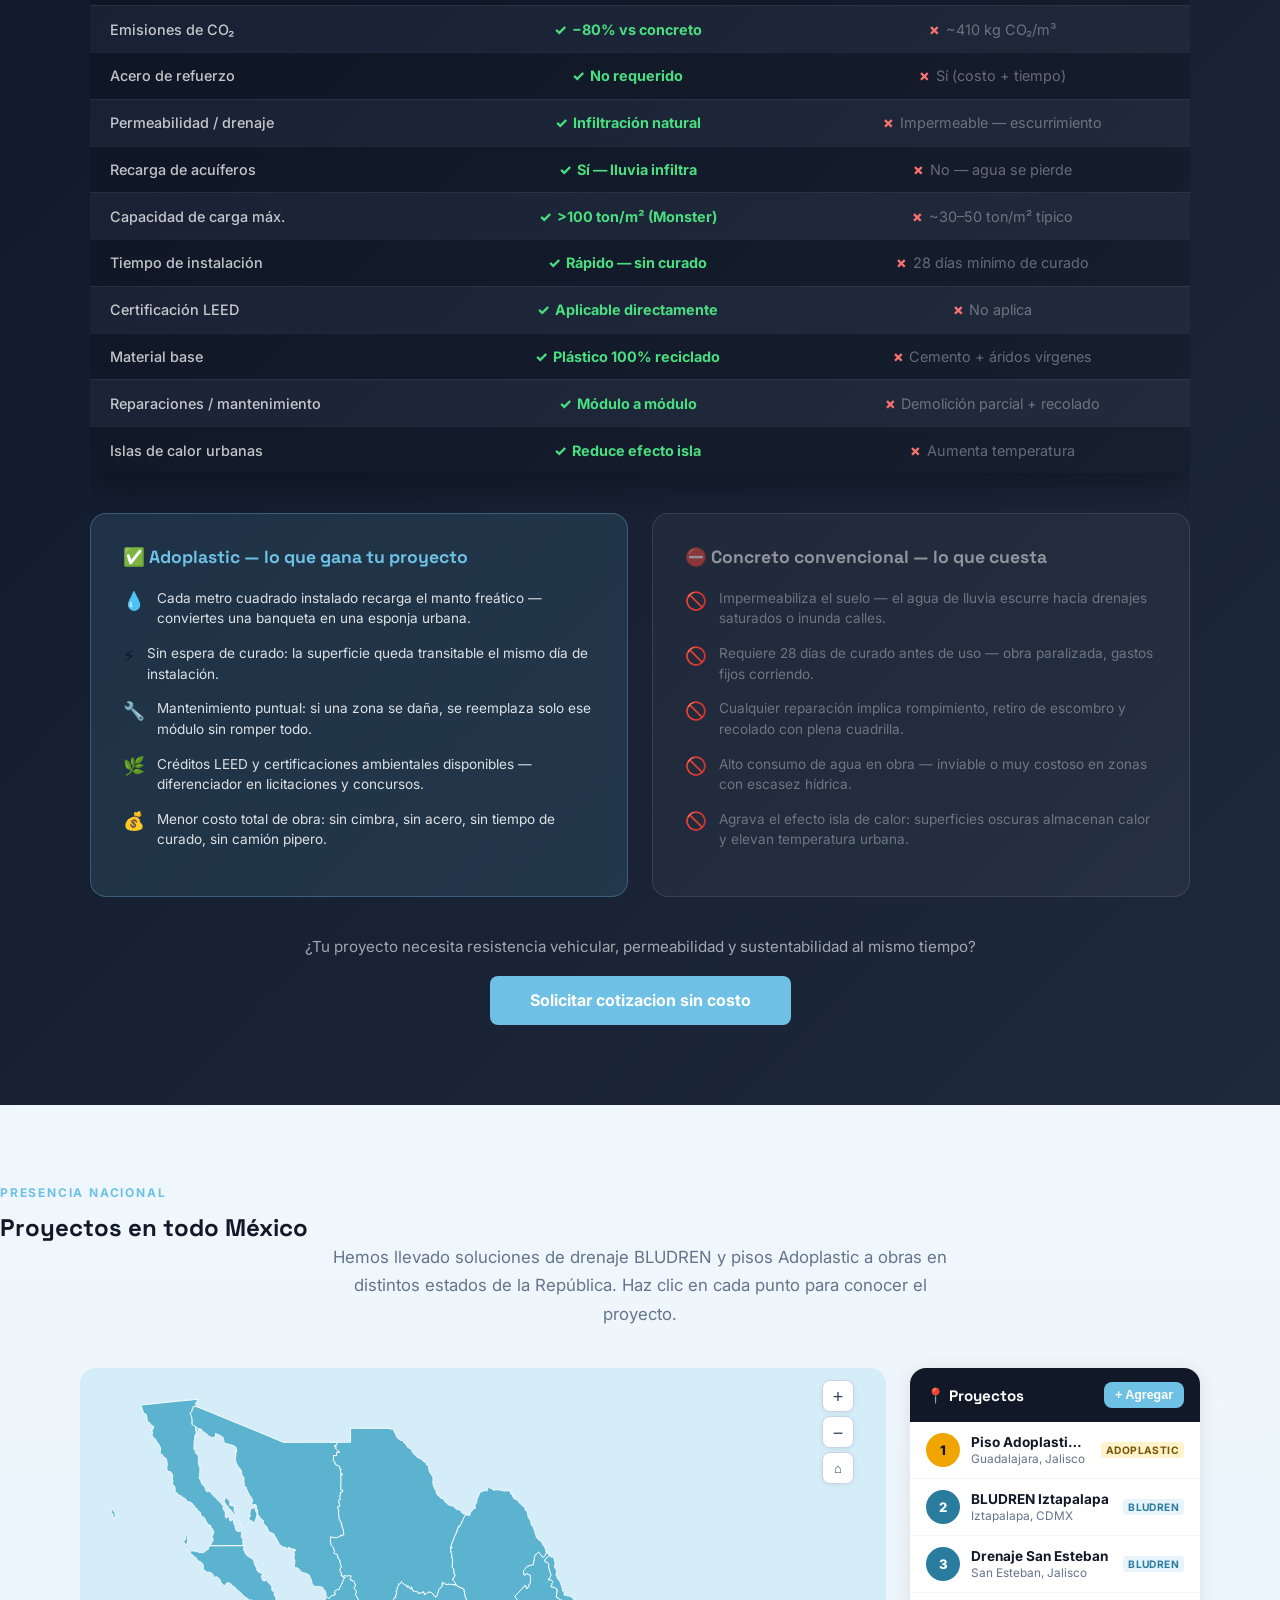
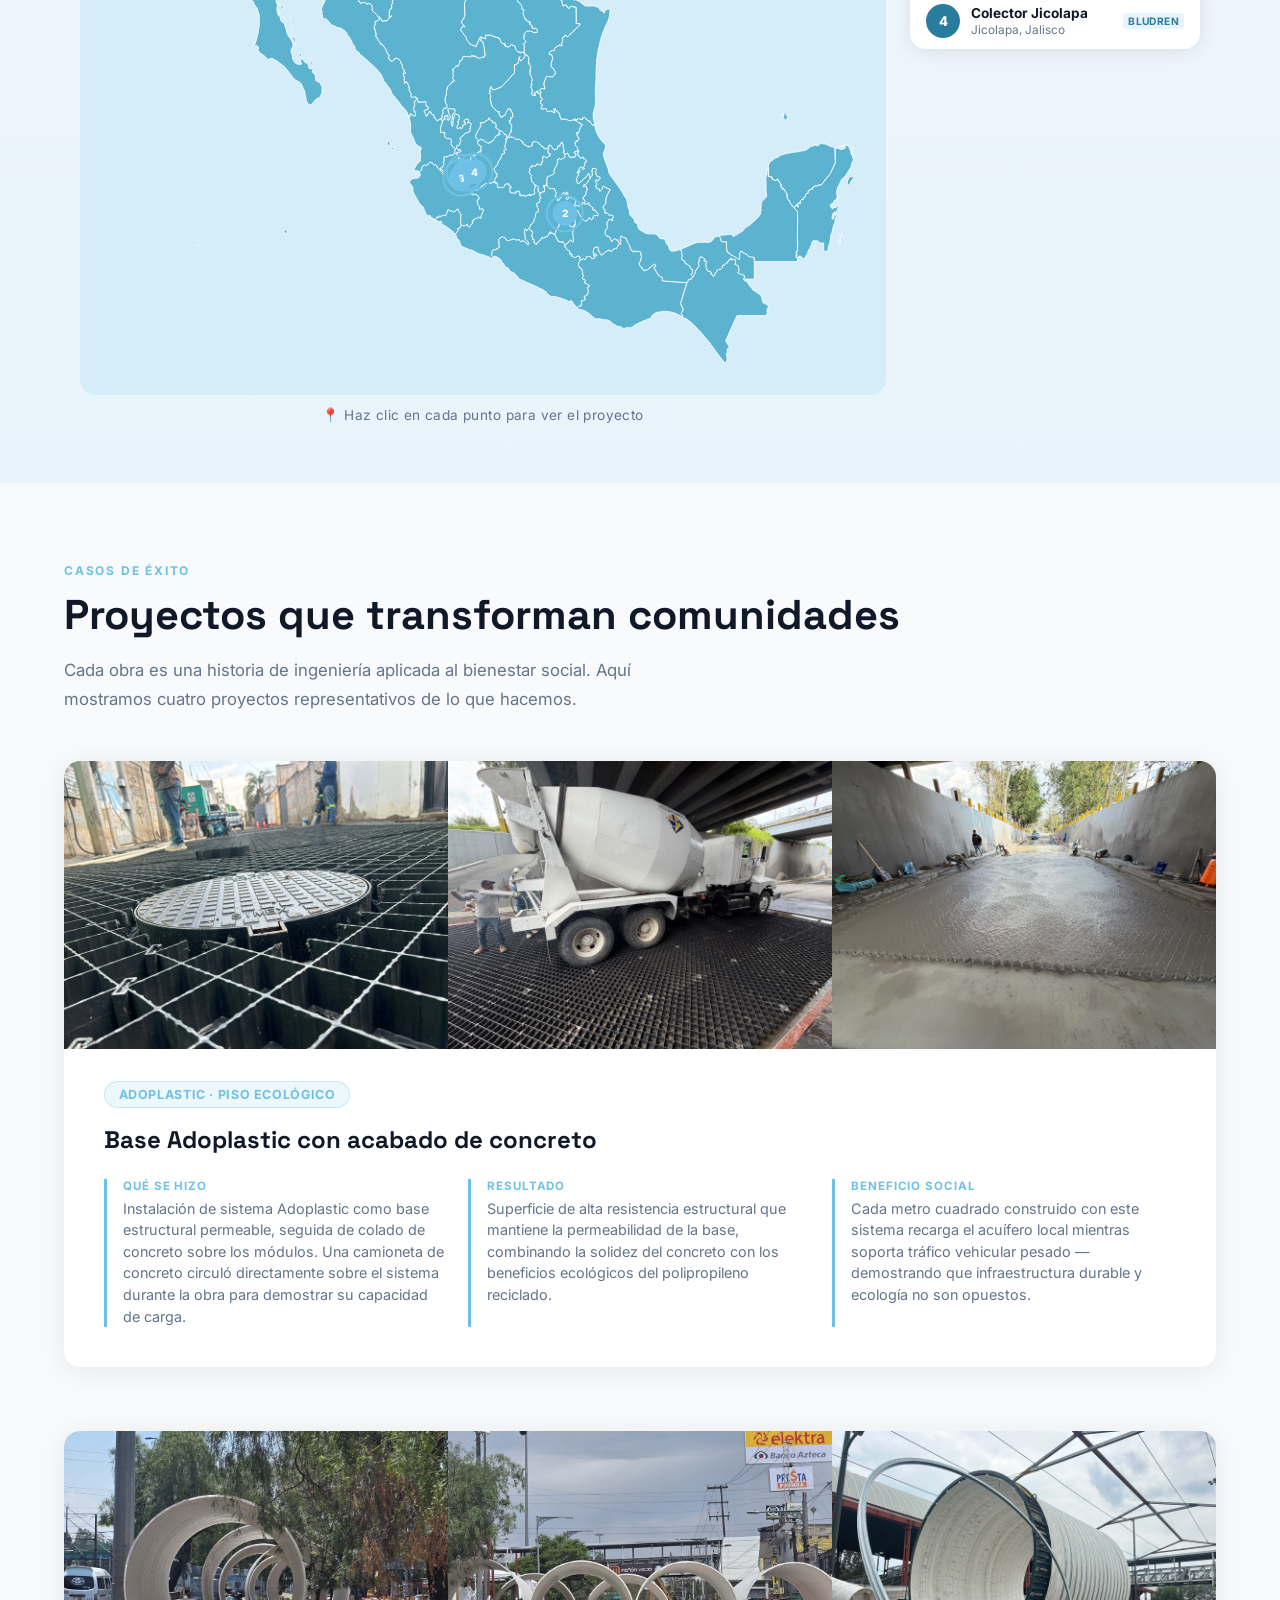
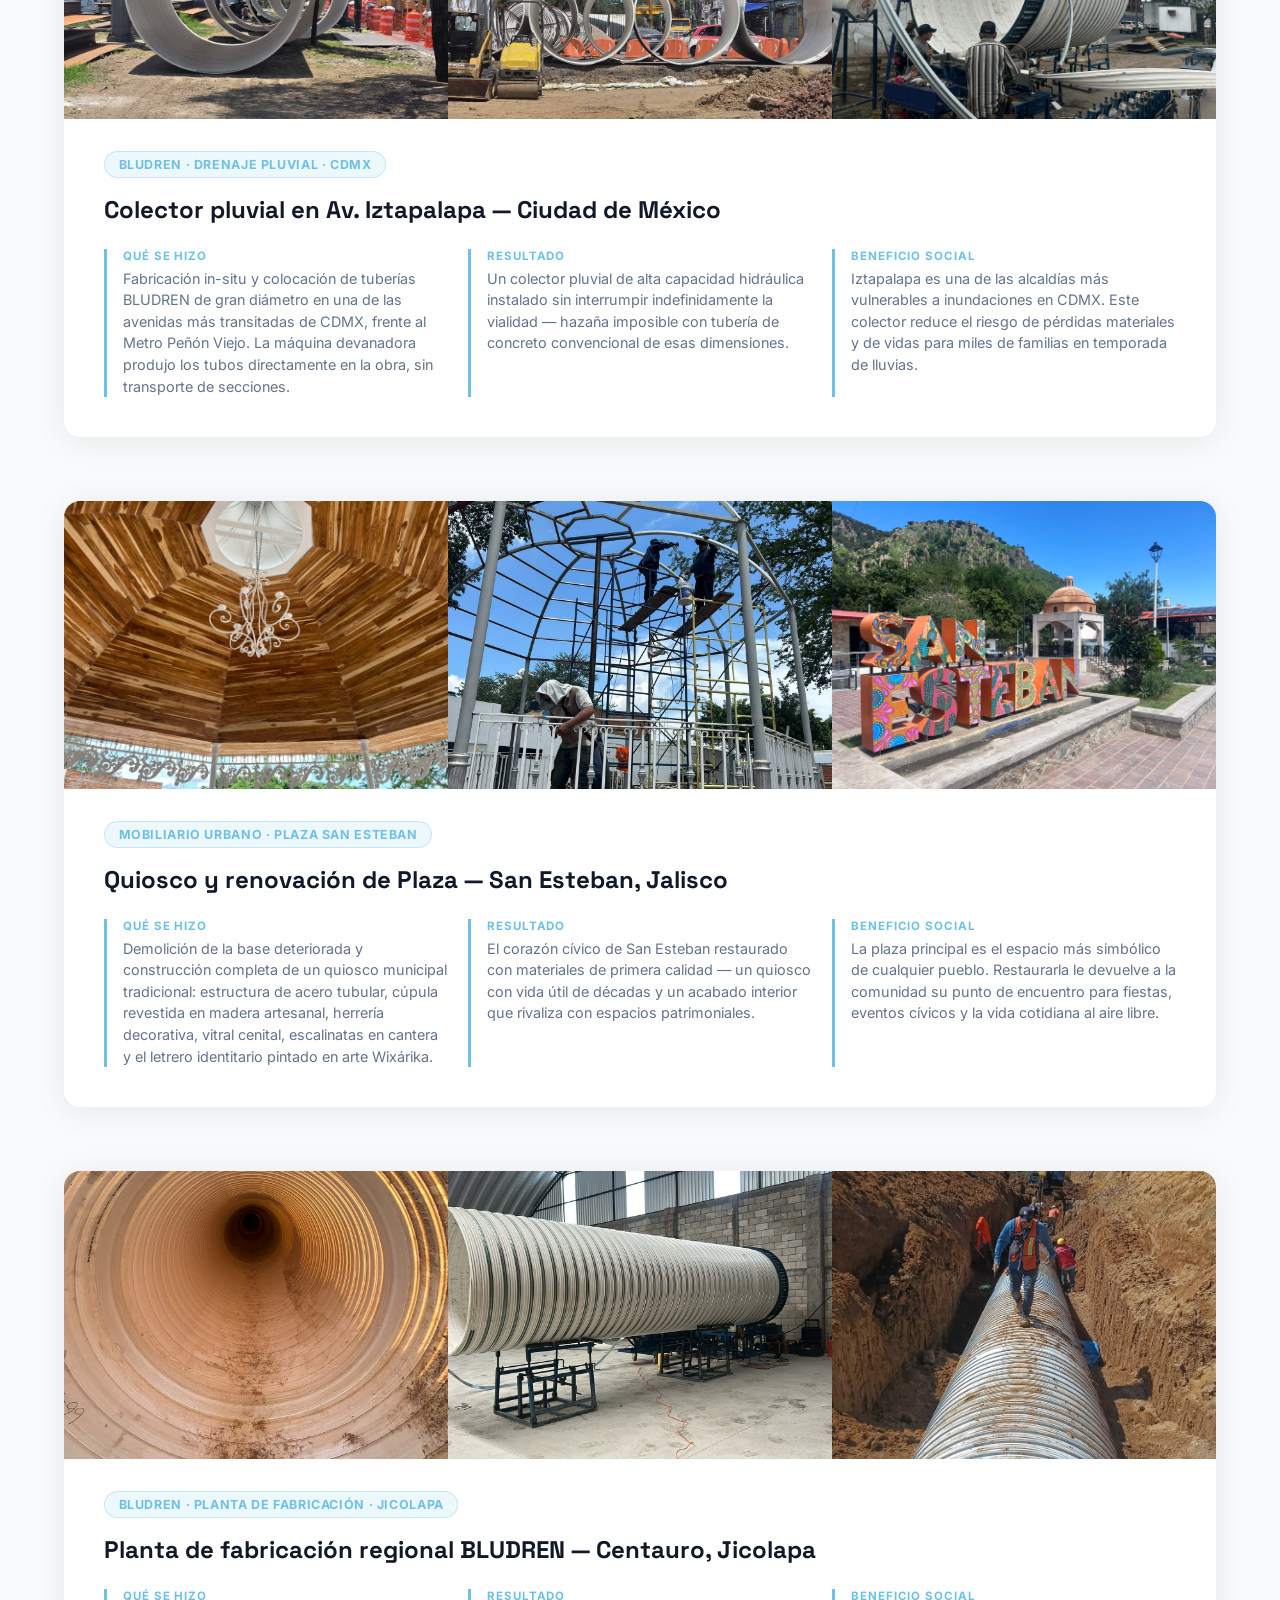
==== commit 97ff7f72: "Update meta tags for SEO and author information" ====
--- a/public_html/index.html
+++ b/public_html/index.html
@@ -8,8 +8,8 @@
 
 <!-- ─── SEO ─── -->
 <title>Grupo Cotuplas | Fabricante de Tubería HDPE BLUDREN y Piso Adoplastic en México</title>
-content="Fabricante e instalador de tubería BLUDREN HDPE para drenaje y alcantarillado. Piso ecológico Adoplastic con plástico reciclado. Atendemos todo México."<meta name="author" content="Grupo Cotuplas">
-<meta name="robots" content="index, follow, max-image-preview:large, max-snippet:-1">
+<meta name="description" content="Fabricante e instalador de tubería BLUDREN HDPE para drenaje y alcantarillado. Piso ecológico Adoplastic con plástico reciclado. Atendemos todo México.">
+<meta name="author" content="Grupo Cotuplas"><meta name="robots" content="index, follow, max-image-preview:large, max-snippet:-1">
 <link rel="canonical" href="https://grupocotuplas.com">
 
 <!-- ─── Open Graph ─── -->
